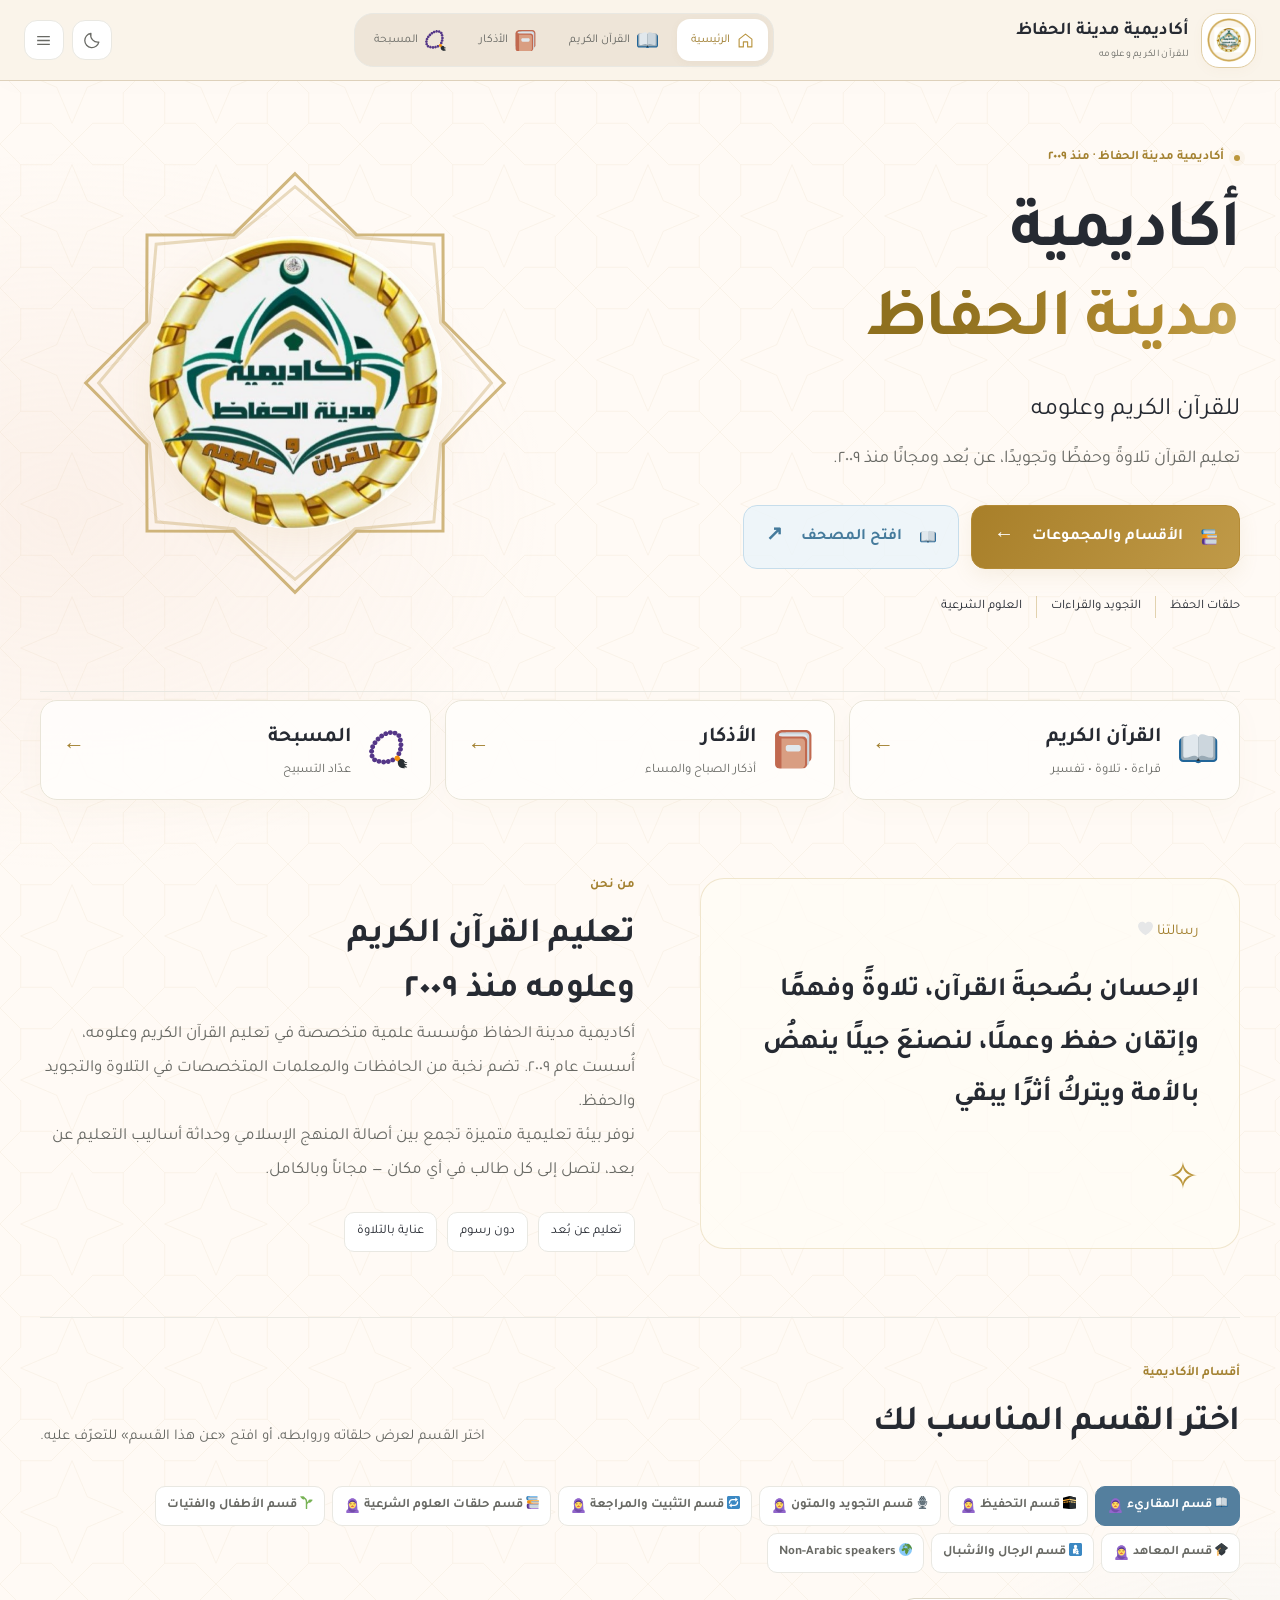
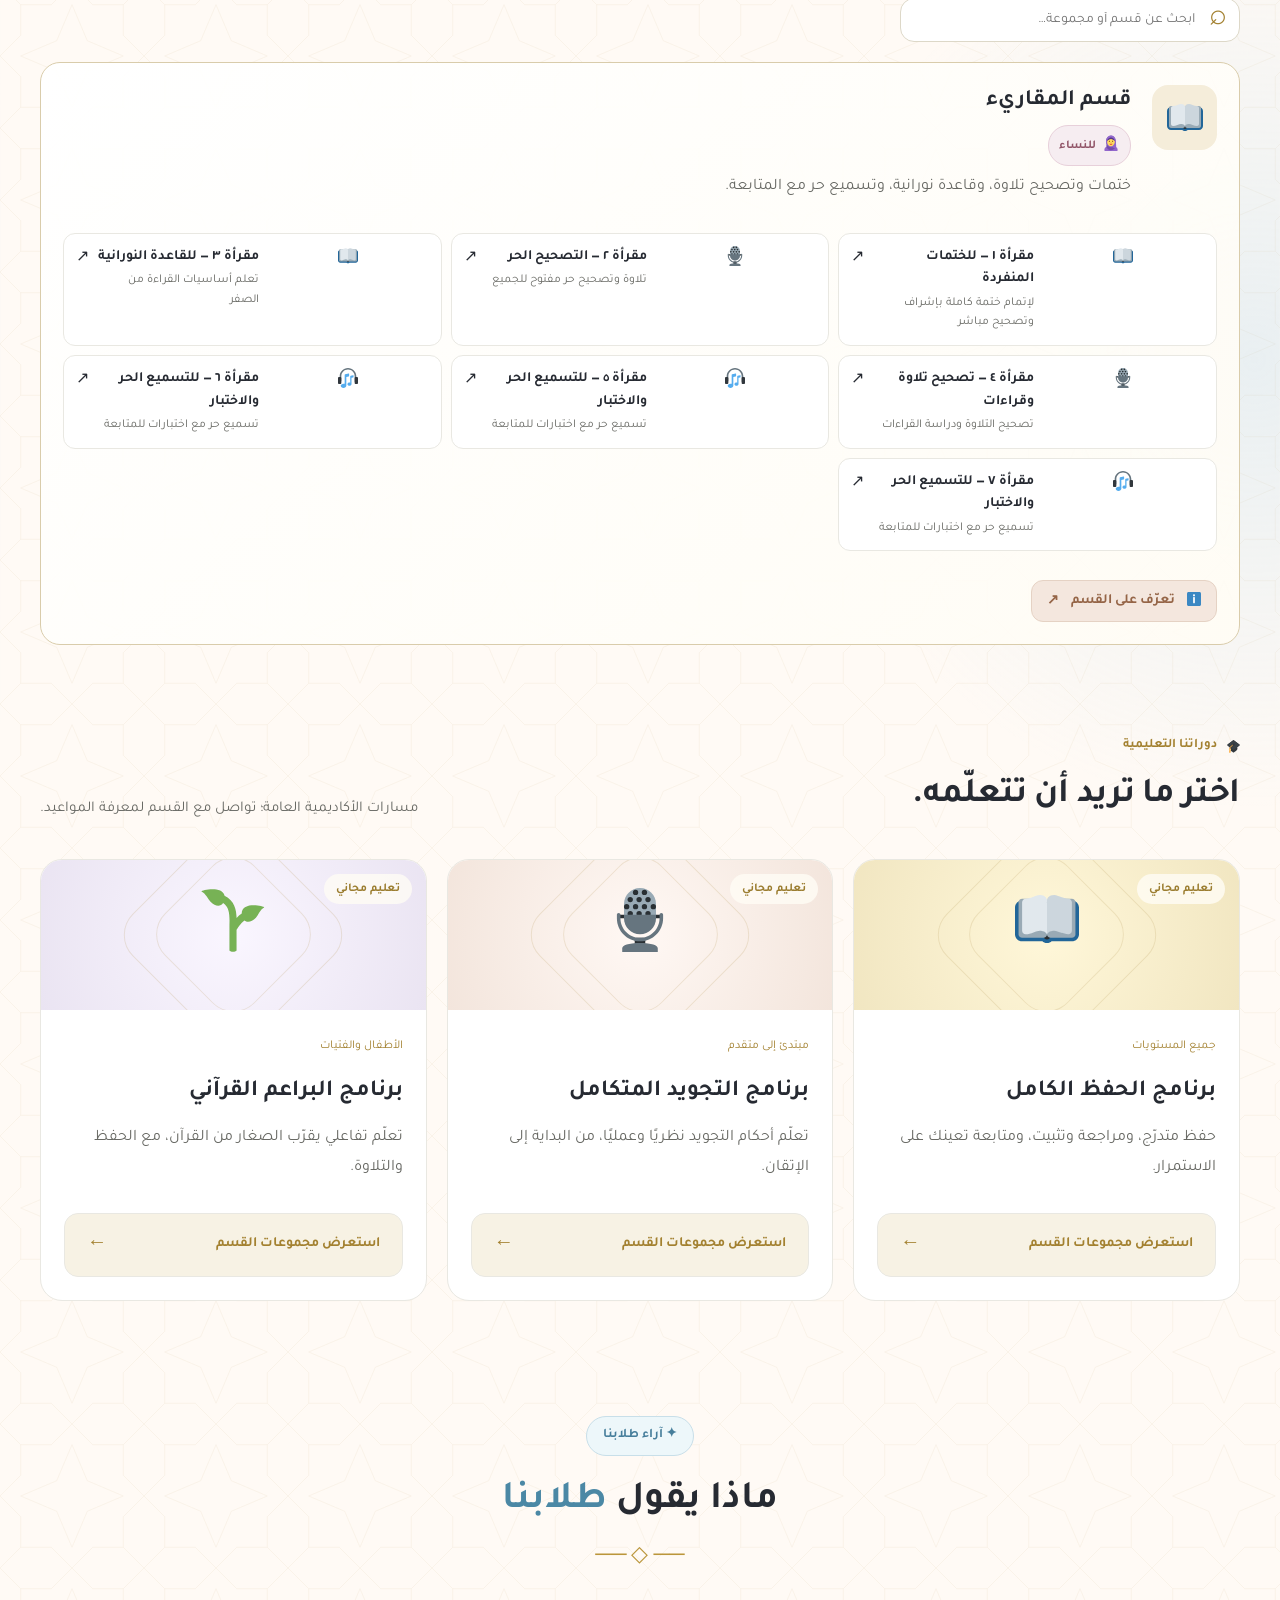
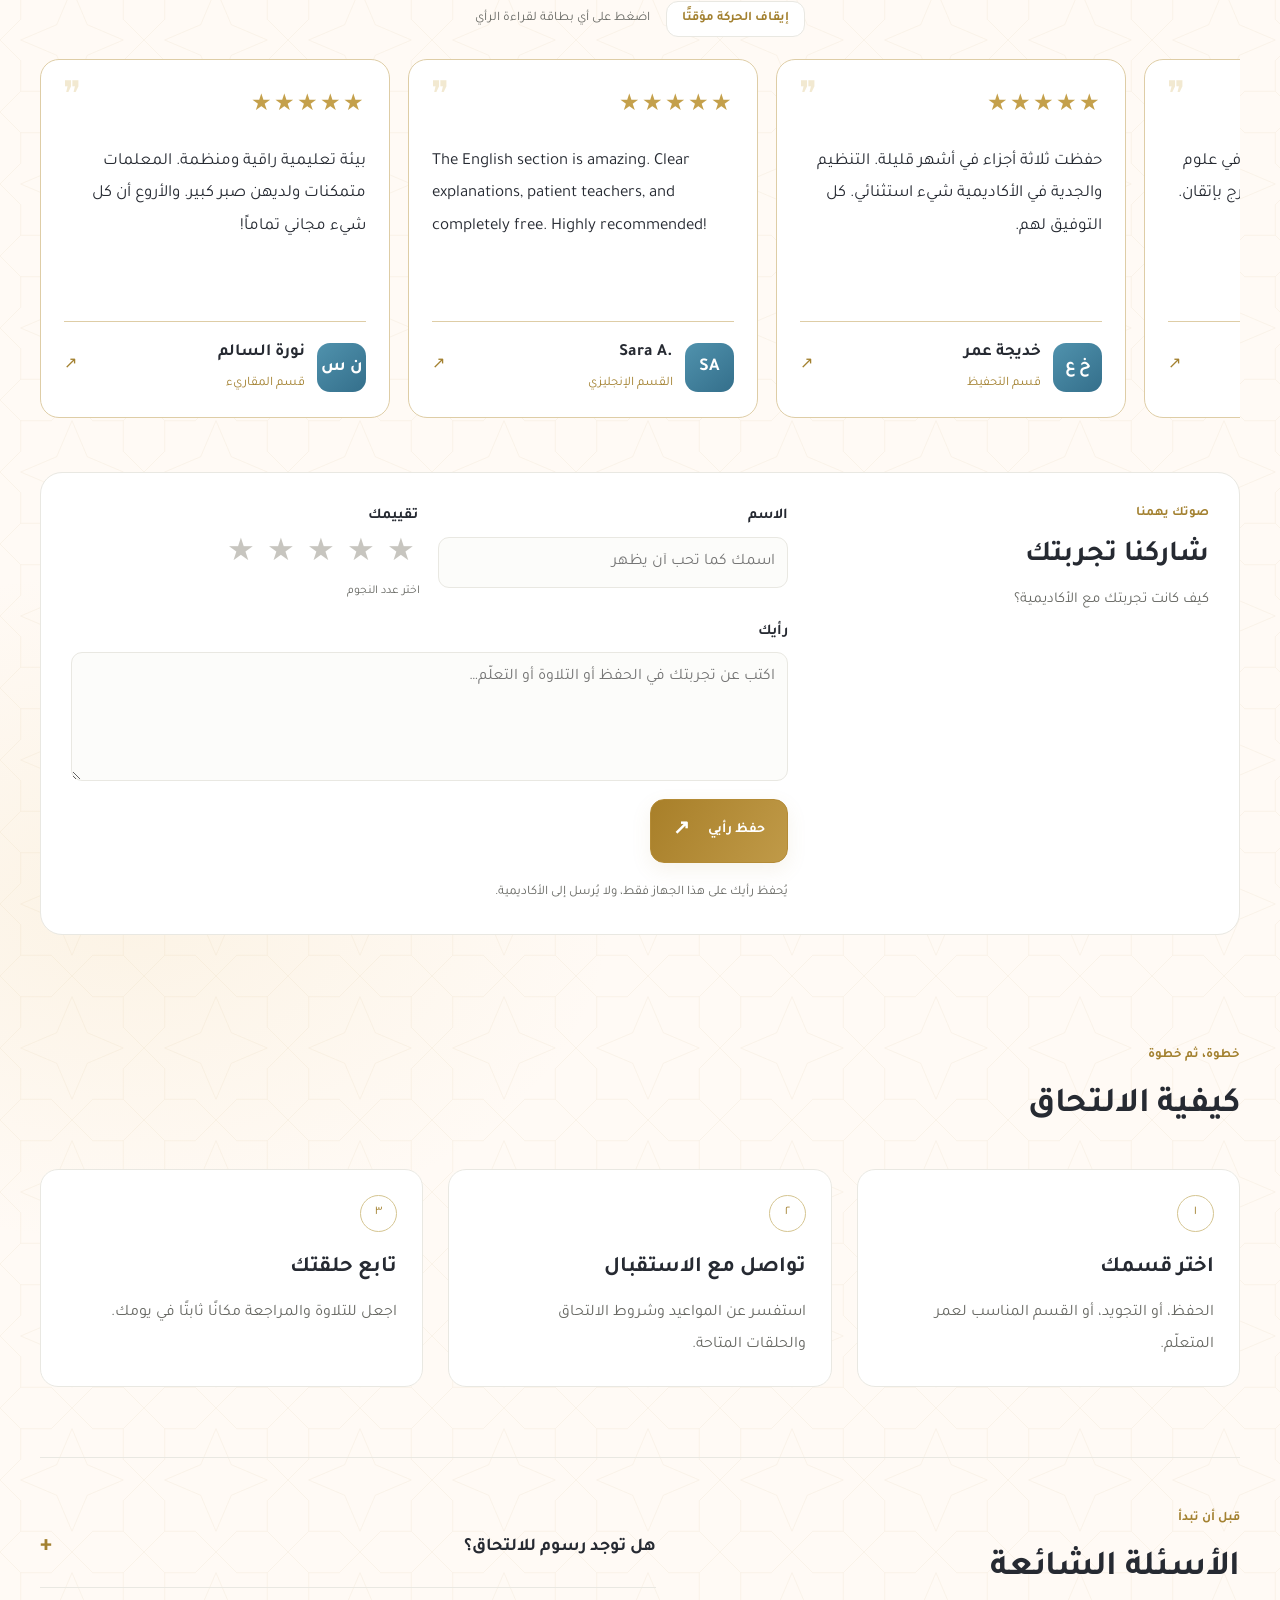
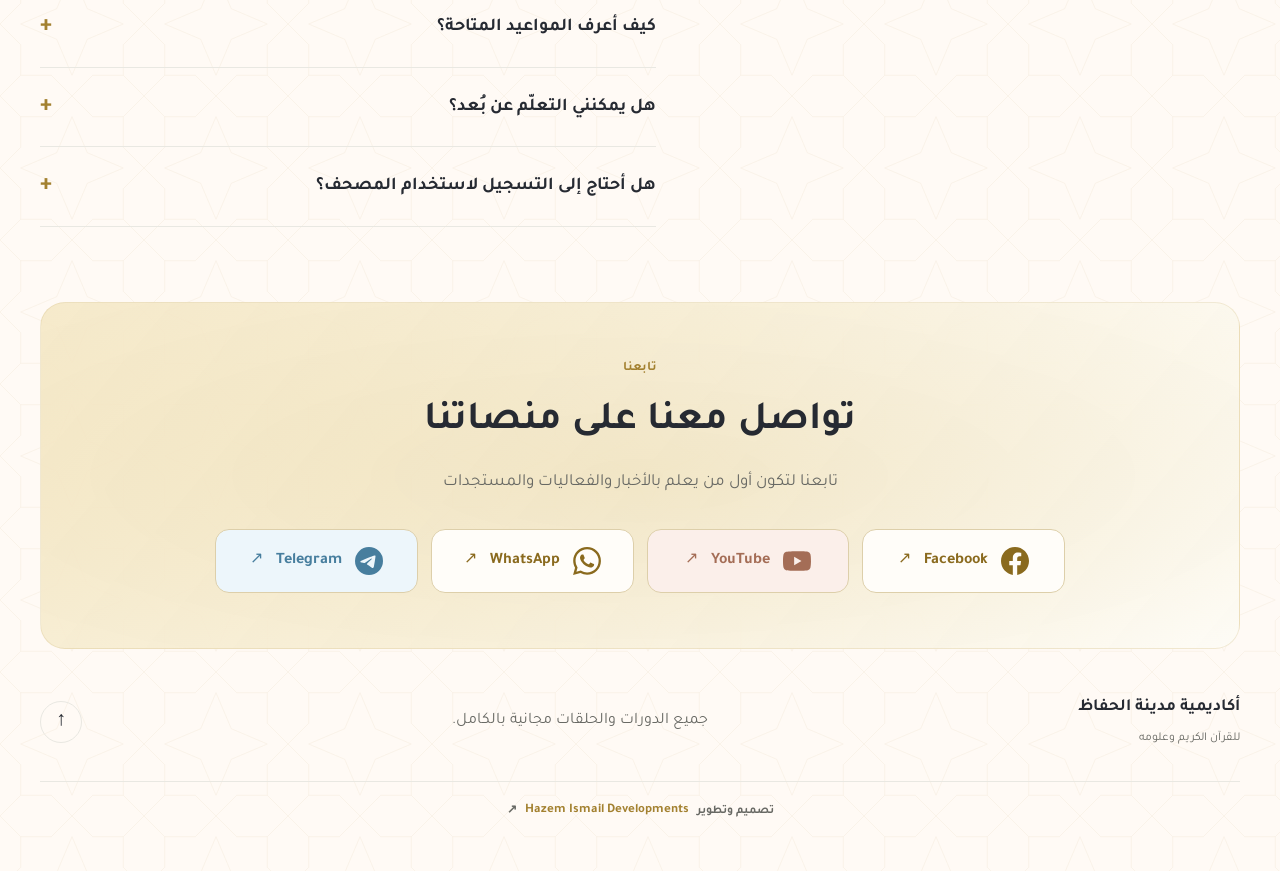
==== index.html @ ecff7604 "Add files via upload" ====
<!doctype html><html lang="ar" dir="rtl"><head><meta charset="utf-8"><meta name="viewport" content="width=device-width,initial-scale=1,viewport-fit=cover"><title>أكاديمية مدينة الحفاظ — رحلتك مع القرآن</title><meta name="description" content="أكاديمية مدينة الحفاظ للقرآن الكريم وعلومه. تعلّم وتدبّر، واقرأ مصحفك وتابع أذكارك في مكان واحد."><meta name="theme-color" content="#fffdf8"><link rel="manifest" href="manifest.webmanifest"><style>@font-face{font-family:Quran;src:url("asset-5629a4b1cc.woff2") format('woff2');font-display:swap}*{box-sizing:border-box}html{--bg:#f6f7f2;--surface:#fffefa;--ink:#203c34;--muted:#738078;--line:#e2e6dc;--green:#255c49;--soft:#edf2e9;--gold:#ad8b4a;--shadow:0 8px 40px #213b3006;--qsize:32px;scroll-behavior:smooth;color-scheme:light}html.dark{--bg:#14231e;--surface:#1c2d25;--ink:#e5ebdf;--muted:#adb9ad;--line:#35473b;--green:#acd5b6;--soft:#2b4033;--gold:#d3b679;--shadow:none;color-scheme:dark}body{margin:0;background:var(--bg);color:var(--ink);font-family:Tahoma,Arial,sans-serif;line-height:1.7;-webkit-font-smoothing:antialiased}button,input,select{font:inherit;color:inherit}button,a,input,select{-webkit-tap-highlight-color:transparent}button,a{touch-action:manipulation}button{cursor:pointer}button:disabled{cursor:default;opacity:.4}button,select,input{border:1px solid var(--line);background:var(--surface);border-radius:12px}button{transition:background .18s,transform .18s,border-color .18s}button:hover:not(:disabled){background:var(--soft)}button:active:not(:disabled){transform:scale(.97)}a{color:inherit;text-decoration:none}svg{width:22px;height:22px;flex-shrink:0;vertical-align:middle}h1,h2,h3,p{margin:0}h1{font-size:32px;font-weight:600;letter-spacing:-1px}h2{font-size:20px;font-weight:500}h3{font-size:18px}small,.muted{color:var(--muted)}button:focus-visible,a:focus-visible,input:focus-visible,select:focus-visible{outline:3px solid var(--gold);outline-offset:4px}.sr-only{position:absolute;width:1px;height:1px;padding:0;margin:-1px;overflow:hidden;clip:rect(0,0,0,0);white-space:nowrap;border:0}.skip-link{position:fixed;top:-100px;right:20px;z-index:100;background:var(--green);color:var(--bg);padding:15px}.skip-link:focus{top:10px}.app-header{height:91px;padding:0 4%;display:flex;align-items:center;justify-content:space-between;background:var(--surface);border-bottom:1px solid var(--line);gap:24px}.brand{display:flex;align-items:center;gap:12px;font-size:21px;font-weight:600}.brand img{width:48px;height:48px;object-fit:contain}.brand small{display:block;color:var(--muted);font-size:10px;font-weight:400;letter-spacing:.2px}.desktop-nav{display:flex;gap:28px;font-size:13px}.desktop-nav a{position:relative;padding:34px 0;color:var(--muted)}.desktop-nav a svg{display:none}.desktop-nav a[aria-current]{color:var(--green)}.desktop-nav a[aria-current]:after{content:'';position:absolute;bottom:0;right:0;left:0;height:3px;background:var(--green);border-radius:4px}.icon-button{width:44px;height:44px;display:inline-flex;align-items:center;justify-content:center;background:transparent;border-color:transparent;flex-shrink:0}.icon-button[aria-pressed=true]{color:var(--green);background:var(--soft);border-color:var(--line)}.workspace{display:grid;grid-template-columns:230px minmax(0,1fr);max-width:1600px;margin:auto;min-height:calc(100vh - 91px)}.sidebar{border-left:1px solid var(--line);padding:42px 24px;display:flex;flex-direction:column;gap:40px}.eyebrow{font-size:10px;letter-spacing:.3px;color:var(--muted);display:block;margin-bottom:9px}.side-intro h2{font-family:Quran,serif;font-size:25px;line-height:2}.side-intro p{font-size:11px;color:var(--muted);margin-top:7px}.side-nav{display:grid;gap:8px}.side-nav a{display:flex;align-items:center;gap:14px;padding:13px 14px;border-radius:12px;font-size:12px;color:var(--muted)}.side-nav a[aria-current]{color:var(--green);background:#e7eddf;font-weight:bold}.dark .side-nav a[aria-current]{background:var(--soft)}.side-bottom{text-align:center;margin-top:60px;color:var(--muted);font-size:12px}.side-bottom small{font-size:9px}.ornament{display:block;color:var(--gold);font-size:32px;margin-bottom:12px}main{padding:36px 40px 55px;min-width:0;outline:0}.page-heading{display:flex;justify-content:space-between;align-items:center;margin-bottom:30px}.page-heading p{font-size:12px;margin-top:8px;color:var(--muted)}.heading-icon{border:1px solid var(--line);border-radius:50%;width:56px;height:56px;display:grid;place-items:center;color:var(--gold)}.heading-icon svg{width:26px;height:26px}.reader-grid{display:grid;grid-template-columns:minmax(0,1fr) 230px;gap:24px;align-items:start}.reader-column{min-width:0;background:var(--surface);border:1px solid var(--line);border-radius:20px;box-shadow:var(--shadow);overflow:hidden}.reader-toolbar{display:flex;align-items:center;justify-content:space-between;border-bottom:1px solid var(--line);padding:16px 22px;gap:8px}.button{display:inline-flex;align-items:center;justify-content:center;gap:9px;min-height:44px;padding:9px 15px;font-size:12px}.button svg{width:19px;height:19px}.primary{background:var(--green);color:var(--surface);border-color:var(--green)}.primary:hover:not(:disabled){background:var(--ink)}.toolbar-actions{display:flex;gap:2px}.chevron{margin-right:12px;color:var(--muted)}.reading-meta{display:flex;align-items:center;justify-content:space-between;padding:17px 28px;color:var(--muted);font-size:10px}.quran-content{padding:5px 32px 24px;min-height:450px;position:relative}.surah-heading{position:relative;text-align:center;border:1px solid #d6ddc9;border-radius:80px 80px 10px 10px;margin:15px auto 28px;padding:15px 20px;background:linear-gradient(135deg,var(--surface),var(--soft));max-width:420px}.surah-heading:before,.surah-heading:after{content:'✧';position:absolute;top:23px;color:var(--gold);font-size:25px}.surah-heading:before{right:22px}.surah-heading:after{left:22px}.surah-heading h2{font:30px/1.8 Quran,serif}.surah-heading p{font-size:9px;color:var(--muted)}.bismillah{font:27px/2.3 Quran,serif;text-align:center;margin-bottom:15px}.verses{font:var(--qsize)/2.45 Quran,'Amiri',serif;text-align:justify;text-align-last:center;overflow-wrap:break-word;word-spacing:2px}.verse{border-radius:7px;transition:background .2s;box-decoration-break:clone;-webkit-box-decoration-break:clone;padding:5px 0}.verse.is-playing{background:var(--soft);color:var(--green);box-shadow:0 2px var(--gold)}.verse.is-bookmarked .ayah-number{color:var(--surface);background:var(--green)}.ayah-number{font:15px/1 Tahoma,sans-serif;border:1px solid #bdad85;border-radius:50%;width:36px;height:36px;min-width:36px;display:inline-flex;align-items:center;justify-content:center;vertical-align:middle;color:var(--gold);margin:0 5px;padding:0;transform:none!important;background:transparent}.verses.verse-layout{text-align:right;text-align-last:right}.verse-layout .verse{display:block;padding:16px 0;border-bottom:1px solid var(--line)}.verse-layout .ayah-number{margin-right:12px}.page-marker{text-align:center;color:var(--gold);font-size:14px;margin:30px 0 0;display:flex;align-items:center;gap:14px;justify-content:center}.page-marker:before,.page-marker:after{content:'';width:40px;height:1px;background:var(--line)}.pagination{display:flex;justify-content:space-between;align-items:center;gap:10px;padding:20px 22px;border-top:1px solid var(--line)}.pagination label{font-size:11px;white-space:nowrap}.pagination input{width:55px;text-align:center;padding:7px 3px;margin:0 4px;appearance:textfield}.pagination input::-webkit-inner-spin-button{appearance:none}.pagination .button{background:transparent;border:0;padding:8px}.reader-hint{text-align:center;font-size:9px;color:var(--muted);padding:0 12px 20px}.reading-aside{display:grid;gap:18px}.daily-card,.devotion-banner{background:#234e3d;color:#f6f1df;position:relative;overflow:hidden;border-radius:18px;padding:26px}.daily-card .eyebrow,.devotion-banner .eyebrow{color:#c3d1b8}.daily-card h2{font:31px/1.9 Quran,serif;position:relative;z-index:1}.daily-card p{font-size:10px;color:#d0dbc9;line-height:2.1;margin-top:65px;position:relative}.daily-decoration{position:absolute;bottom:65px;left:-25px;transform:rotate(-18deg);opacity:.12}.daily-decoration svg{width:150px;height:150px}.daily-card:after,.devotion-banner:after{content:'';position:absolute;pointer-events:none;width:230px;height:230px;border:1px solid #ffffff0c;border-radius:50%;bottom:-90px;left:-80px;box-shadow:0 0 0 24px #ffffff05,0 0 0 48px #ffffff04,0 0 0 72px #ffffff03}.session-card{border:1px solid var(--line);border-radius:18px;background:var(--surface);padding:22px}.session-card h3{font-size:17px;font-weight:500;margin:12px 0 4px}.session-card p{font-size:10px;color:var(--muted);line-height:2}.progress-track{height:4px;border-radius:8px;background:var(--line);overflow:hidden}.progress-track>span{height:100%;display:block;width:0;background:var(--green);transition:width .3s;border-radius:inherit}.session-card .progress-track{margin:17px 0}.text-button{display:inline-flex;gap:7px;align-items:center;background:transparent;border:0;padding:5px 0;color:var(--green);font-size:10px}.text-button svg{width:16px;height:16px}.quiet-note{display:flex;gap:12px;align-items:center;padding:10px;font-size:11px;color:var(--green)}.quiet-note small{font-size:9px}.quiet-note svg{color:var(--gold)}body[data-page=quran]{padding-bottom:106px}.audio-dock{position:fixed;bottom:0;left:0;right:0;z-index:10;display:flex;align-items:center;justify-content:space-between;gap:24px;padding:18px max(4%,calc((100vw - 1450px)/2));padding-bottom:max(18px,env(safe-area-inset-bottom));background:var(--surface);border-top:1px solid var(--line);box-shadow:0 -5px 30px #233f2905}.audio-track{display:flex;align-items:center;gap:14px;flex:1}.audio-track strong{font-size:13px;font-weight:500;display:block}.audio-track small{display:block;font-size:10px;margin-top:4px}.audio-symbol{width:46px;height:46px;display:grid;place-items:center;background:var(--soft);color:var(--green);border-radius:12px}.playback-controls{display:flex;align-items:center;gap:10px;direction:rtl}.play-button{width:51px;height:51px;background:var(--green);color:var(--surface);border-radius:50%;display:grid;place-items:center;border:0}.play-button:hover:not(:disabled){background:var(--ink)}.audio-options{width:245px;margin-right:auto}.audio-options select{width:100%;font-size:11px;border:0;background:transparent;padding:0 8px}.seek-row{display:flex;align-items:center;gap:8px;font:9px Tahoma;color:var(--muted);margin-top:8px}.seek-row input{min-width:0;width:100%;height:4px;padding:0;accent-color:var(--green)}.mobile-nav{display:none}dialog{border:1px solid var(--line);border-radius:22px;padding:26px;width:min(560px,calc(100% - 30px));max-height:85dvh;background:var(--surface);color:var(--ink);box-shadow:0 25px 100px #0003;overscroll-behavior:contain}dialog[open]{animation:dialog-in .2s ease}dialog::backdrop{background:#11271c70;backdrop-filter:blur(4px)}.dialog-heading{display:flex;align-items:center;justify-content:space-between;gap:15px;margin-bottom:20px}.dialog-heading h2{font-size:21px}.dialog-actions{display:flex;flex-wrap:wrap;gap:10px;margin:24px 0}.search-field{border:1px solid var(--line);background:var(--surface);border-radius:12px;display:flex;align-items:center;gap:12px;padding:8px 14px}.search-field svg{color:var(--muted);width:18px}.search-field input{background:transparent;border:0;outline:0;width:100%;min-width:0;font-size:12px;padding:4px 0}.search-field:focus-within{outline:2px solid var(--gold)}.surah-list{display:grid;gap:4px;margin-top:16px;max-height:55dvh;overflow:auto}.surah-item{display:flex;gap:15px;align-items:center;text-align:right;padding:12px;border:0;background:transparent}.surah-item>span:first-child{width:32px;height:32px;border:1px solid var(--line);border-radius:10px;display:grid;place-items:center;font-size:11px;color:var(--gold)}.surah-item strong{font-size:14px;display:block}.surah-item small{font-size:10px}.surah-item>span:last-child{margin-right:auto;font-size:10px;color:var(--muted)}.surah-item.active{background:var(--soft)}.setting-row{display:flex;align-items:center;justify-content:space-between;flex-wrap:wrap;gap:15px;padding:18px 0;border-top:1px solid var(--line);font-size:13px}.setting-row select{padding:9px;max-width:65%}.setting-row input[type=range]{width:100%;accent-color:var(--green)}.setting-row input[type=checkbox]{width:20px;height:20px;accent-color:var(--green)}.notice{font-size:11px;color:var(--muted);padding:16px;background:var(--soft);border-radius:10px;line-height:2}.ayah-detail{font:28px/2.3 Quran,serif;padding:10px 0;text-align:center}.tafsir-text{font-size:15px;line-height:2.1;padding:16px 0;white-space:pre-line}.bookmark-row{display:flex;align-items:center;border-bottom:1px solid var(--line);gap:10px}.bookmark-row .surah-item{flex:1}.empty-state{padding:60px 20px;text-align:center;color:var(--muted);font-size:13px}.empty-state .button{margin-top:20px}.toast{position:fixed;bottom:130px;left:50%;transform:translate(-50%,15px);z-index:100;color:var(--surface);background:var(--ink);border-radius:12px;padding:12px 24px;font-size:12px;max-width:90vw;opacity:0;pointer-events:none;transition:.2s}.toast.show{opacity:1;transform:translate(-50%,0)}.focus-reading .app-header,.focus-reading .sidebar,.focus-reading .page-heading,.focus-reading .reading-aside{display:none}.focus-reading .workspace{display:block;max-width:960px}.focus-reading .reader-grid{grid-template-columns:1fr}.focus-reading main{padding-top:20px}.devotion-banner{display:flex;align-items:center;justify-content:space-between;padding:30px 36px;margin-bottom:28px}.devotion-banner h2{font:33px/1.8 Quran,serif}.devotion-banner p{font-size:11px;color:#d0dbc9;margin-top:8px}.banner-art svg{width:80px;height:80px;stroke-width:.7;color:#c8b884}.adhkar-toolbar{display:flex;gap:12px;justify-content:space-between;margin-bottom:22px}.adhkar-toolbar .search-field{width:360px;max-width:70%}.category-tabs{display:flex;gap:8px;overflow-x:auto;padding-bottom:12px;scrollbar-width:thin}.category-tabs button{white-space:nowrap;padding:10px 17px;font-size:11px}.category-tabs button[aria-pressed=true],.target-options button[aria-pressed=true]{background:var(--green);border-color:var(--green);color:var(--surface)}.section-progress{margin:20px 0 22px}.section-progress>div:first-child{display:flex;align-items:center;justify-content:space-between;margin-bottom:13px}.section-progress h2{font-size:18px}.section-progress span{font-size:10px;color:var(--muted)}.adhkar-cards{display:grid;gap:18px;max-width:950px}.dhikr-card{background:var(--surface);border:1px solid var(--line);padding:24px 30px;border-radius:18px;transition:border-color .2s,background .2s}.dhikr-card.done{border-color:#93b69a;background:var(--soft)}.dhikr-card header{display:flex;align-items:center;gap:12px;font-size:11px;color:var(--muted);margin-bottom:15px}.dhikr-index{font-size:10px;border:1px solid var(--line);width:28px;height:28px;border-radius:8px;display:grid;place-items:center;color:var(--gold)}.dhikr-text{font:26px/2.15 Quran,serif;white-space:pre-line}.dhikr-footer{display:flex;align-items:center;justify-content:space-between;border-top:1px solid var(--line);padding-top:18px;margin-top:20px;gap:12px}.dhikr-counter{min-width:125px;background:var(--green);color:var(--surface);border:0;padding:10px 20px;display:flex;align-items:center;justify-content:center;gap:12px;font-size:12px}.dhikr-counter:hover:not(:disabled){background:var(--ink)}.dhikr-counter:disabled{opacity:1;background:var(--soft);color:var(--green);border:1px solid var(--line)}.dhikr-progress{font-size:10px;color:var(--muted);flex:1}.dhikr-progress .progress-track{max-width:170px;margin-top:8px}.tasbih-layout{display:grid;grid-template-columns:minmax(0,1fr) 280px;gap:24px;align-items:start}.tasbih-panel{background:var(--surface);border:1px solid var(--line);border-radius:22px;padding:22px 30px;text-align:center;box-shadow:var(--shadow)}.counter-top{display:flex;align-items:center;justify-content:space-between;margin-bottom:12px}.counter-top .eyebrow{margin:0}.dhikr-select{font:30px/2 Quran,serif;text-align:center;max-width:100%;border:0;background:transparent;padding:8px 24px 8px 8px}.counter-instruction{font-size:11px;margin:8px 0 24px}.count-button{position:relative;width:min(300px,100%);aspect-ratio:1;border-radius:50%;padding:0;border:0;background:var(--soft);user-select:none;box-shadow:inset 0 0 0 18px var(--surface);touch-action:manipulation}.count-button:hover:not(:disabled){background:var(--soft)}.count-button:active{transform:scale(.97)}.counter-ring{position:absolute;inset:0;width:100%;height:100%;fill:none;stroke-width:3}.ring-base{stroke:var(--line)}#countRing{stroke:var(--green);stroke-dasharray:873.362;stroke-dashoffset:873.362;transform:rotate(-90deg);transform-origin:50% 50%;stroke-linecap:round;transition:stroke-dashoffset .15s}.count-center{position:absolute;inset:0;display:flex;align-items:center;justify-content:center;flex-direction:column}.count-center strong{font:72px/1.2 Georgia,serif;font-variant-numeric:tabular-nums;font-weight:400;color:var(--green)}#countTarget{font-size:12px;color:var(--muted);margin-top:13px}.tap-label{font-size:12px;color:var(--green);margin-top:22px}.round-status{font-size:12px;color:var(--green);min-height:30px;margin:22px 0 10px}.counter-actions{display:flex;justify-content:center;gap:8px}.keyboard-hint{font-size:9px;color:var(--muted);margin-top:16px}.tasbih-aside{display:grid;gap:20px}.tasbih-aside h2{font-size:21px}.target-options{display:flex;gap:7px;margin:22px 0 16px}.target-options button{min-width:43px;flex:1;padding:9px 5px;font-size:14px}.stats-pair{display:flex;margin:22px 0;gap:20px}.stats-pair>div{flex:1}.stats-pair>div+div{border-right:1px solid var(--line);padding-right:20px}.stats-pair strong{display:block;font:30px/1.4 Georgia,serif;color:var(--green)}.stats-pair span{font-size:10px;color:var(--muted)}@keyframes dialog-in{from{opacity:0;transform:translateY(12px)}to{opacity:1;transform:translateY(0)}}@media(min-width:1600px){.quran-content{padding-left:65px;padding-right:65px}}@media(max-width:1200px){.workspace{grid-template-columns:195px minmax(0,1fr)}.sidebar{padding:35px 18px}main{padding:30px 24px}.reader-grid{grid-template-columns:minmax(0,1fr) 200px;gap:16px}.daily-card{padding:20px}.reading-meta{padding:17px 20px}.quran-content{padding:5px 23px 24px}.tasbih-layout{grid-template-columns:minmax(0,1fr) 235px}}@media(max-width:1000px){.sidebar{display:none}.workspace{display:block;max-width:1000px}.reader-grid{grid-template-columns:minmax(0,1fr) 220px}.app-header{padding:0 24px}.desktop-nav{gap:20px}.audio-dock{padding:14px 24px}.audio-track{min-width:200px}.audio-options{width:210px}}@media(max-width:760px){.app-header{height:76px;padding:0 20px}.brand{font-size:18px}.brand img{width:41px;height:41px}.desktop-nav{display:none}.workspace{min-height:calc(100dvh - 76px)}main{padding:26px 16px 34px}.page-heading{margin-bottom:24px}.page-heading .eyebrow{font-size:9px}.page-heading p{font-size:10px;max-width:280px}.page-heading h1{font-size:27px}.heading-icon{width:44px;height:44px}.reader-grid{display:block}.reading-aside{display:none}.reader-toolbar{padding:12px}.toolbar-actions .icon-button{width:39px}.reading-meta{padding:16px;font-size:9px}.quran-content{padding:0 20px 22px;min-height:380px}.surah-heading{margin-top:8px;margin-bottom:20px;padding:12px}.surah-heading h2{font-size:28px}.surah-heading p{font-size:8px}.verses{font-size:var(--qsize);line-height:2.35;word-spacing:1px}.ayah-number{width:34px;height:34px;min-width:34px;font-size:13px;margin:0 3px}.pagination{padding:14px 10px;gap:2px}.pagination .button{font-size:10px;gap:3px}.pagination label{font-size:10px}.pagination input{width:44px}.reader-hint{font-size:8px;padding-bottom:17px}.reader-column{border-radius:16px}.audio-dock{bottom:calc(62px + env(safe-area-inset-bottom));padding:10px 16px;gap:8px;flex-wrap:wrap;z-index:20}.audio-symbol{display:none}.audio-track{flex:1;min-width:0}.audio-track strong{font-size:11px}.audio-track small{font-size:8px;max-width:190px;white-space:nowrap;overflow:hidden;text-overflow:ellipsis}.playback-controls{gap:1px}.playback-controls .icon-button{width:33px;height:36px}.playback-controls .icon-button svg{width:18px}.play-button{width:42px;height:42px;margin:0 3px}.audio-options{width:100%;display:flex;align-items:center;gap:16px;margin:4px 0 0}.audio-options select{font-size:9px;width:45%;min-width:0;padding:0}.seek-row{flex:1;margin:0;font-size:8px;min-width:0}.mobile-nav{position:fixed;bottom:0;right:0;left:0;z-index:21;display:flex;justify-content:space-around;height:calc(62px + env(safe-area-inset-bottom));padding-bottom:env(safe-area-inset-bottom);background:var(--surface);border-top:1px solid var(--line)}.mobile-nav a{flex:1;display:flex;flex-direction:column;align-items:center;justify-content:center;gap:4px;color:var(--muted);font-size:9px}.mobile-nav a[aria-current]{color:var(--green);background:linear-gradient(var(--soft),transparent)}.mobile-nav svg{width:21px;height:21px}.mobile-nav a[aria-current] svg{stroke-width:2}body{padding-bottom:calc(70px + env(safe-area-inset-bottom))}body[data-page=quran]{padding-bottom:calc(172px + env(safe-area-inset-bottom))}.toast{bottom:190px;font-size:11px;text-align:center;width:max-content}.focus-reading main{padding:8px 6px 20px}.focus-reading .quran-content{padding-left:17px;padding-right:17px}.devotion-banner{padding:23px;margin-bottom:23px}.devotion-banner h2{font-size:25px;max-width:270px}.devotion-banner p{font-size:10px;max-width:240px}.banner-art svg{width:42px;height:42px}.adhkar-toolbar{gap:8px}.adhkar-toolbar .button{font-size:10px;padding:8px;white-space:nowrap}.adhkar-toolbar .button svg{width:16px}.search-field{gap:7px;padding:9px}.search-field input{font-size:11px}.category-tabs{margin-left:-16px;margin-right:-16px;padding:0 16px 12px}.section-progress h2{font-size:17px}.dhikr-card{padding:20px;border-radius:16px}.dhikr-text{font-size:25px}.dhikr-counter{min-width:100px;padding:10px 12px}.tasbih-layout{display:flex;flex-direction:column;gap:18px}.tasbih-panel{width:100%;padding:18px 20px}.tasbih-aside{width:100%;grid-template-columns:1fr 1fr;gap:12px}.tasbih-aside .session-card{padding:16px}.tasbih-aside .session-card:first-child{grid-column:1/-1}.tasbih-aside .session-card:nth-child(2){grid-column:1/-1}.tasbih-aside .quiet-note{grid-column:1/-1}.target-options{margin:15px 0}.dhikr-select{font-size:28px}.keyboard-hint{display:none}dialog{padding:20px;max-height:85dvh;border-radius:20px}.dialog-heading h2{font-size:19px}.dialog-actions .button{flex:1}.ayah-detail{font-size:26px}.surah-list{max-height:55dvh}.setting-row{font-size:12px}.reader-toolbar .button{padding:8px 11px}.reader-toolbar .chevron{margin-right:3px}}@media(prefers-reduced-motion:reduce){*,*:before,*:after{scroll-behavior:auto!important;animation:none!important;transition:none!important}}
@media(max-width:760px){.playback-controls .icon-button{width:40px;height:44px}.toolbar-actions .icon-button{width:42px}.ayah-number{width:38px;height:38px;min-width:38px}}
</style><style>/* One navigation system for the academy and its daily reading tools. */
:root{--bg:#fdfcf9;--surface:#fffefa;--paper:#fdfcf9;--paper2:#faf7ee;--soft:#faf4e7;--line:#eee5d3;--nav-gold:#927039;--nav-accent:#708f95}
#hero .hero-art:after{content:none!important;display:none!important}
.ambient-orb.orb-blue{background:radial-gradient(ellipse,#f1dba5 0%,#f5e7c777 34%,transparent 68%);opacity:.5}.ambient-orb.orb-gold{background:radial-gradient(ellipse,#efdbac 0%,#f7ebce77 36%,transparent 68%);opacity:.5}.ambient-orb.orb-sky{background:radial-gradient(ellipse,#cbdeda 0%,#dbe8ec77 38%,transparent 70%);opacity:.43}
.academy-header.app-header,#nav.academy-header{position:sticky;top:0;z-index:60;display:block;height:auto;padding:0 24px;margin:0;background:color-mix(in srgb,var(--surface) 93%,transparent);backdrop-filter:blur(20px);border:0;border-bottom:1px solid var(--line);box-shadow:0 4px 25px #8b703004}
.academy-bar{max-width:1240px;min-height:94px;margin:auto;display:flex;align-items:center;justify-content:space-between;gap:28px}
.academy-header .academy-brand{display:flex;align-items:center;gap:12px;text-decoration:none;color:var(--ink);flex-shrink:0}.academy-seal{display:grid;place-items:center;width:55px;height:55px;background:var(--surface);border:1px solid #dfcca2;border-radius:18px;box-shadow:0 3px 12px #aa85420a}.academy-header .academy-brand img{width:44px;height:44px;object-fit:contain;border:0;border-radius:50%;padding:0;box-shadow:none}.academy-wordmark{font-family:inherit;font-size:18px;font-weight:700;line-height:1.7}.academy-header .academy-wordmark small{display:block;font-size:10px;font-weight:400;letter-spacing:.3px;color:var(--muted)}
.academy-header .academy-links{display:flex;align-items:center;gap:5px;border:1px solid var(--line);background:color-mix(in srgb,var(--soft) 45%,var(--surface));padding:5px;border-radius:19px}.academy-header .academy-links a{display:flex;align-items:center;gap:7px;min-height:42px;padding:0 14px;border:0;border-radius:13px;font-size:12px;font-weight:500;color:var(--muted);text-decoration:none;position:relative;background:transparent}.academy-header .academy-links a:after{display:none}.academy-header .academy-links a svg{display:block;width:17px;height:17px;flex-shrink:0}.academy-header .academy-links a[aria-current]{color:var(--nav-gold);background:var(--surface);box-shadow:0 2px 8px #9173360e}.academy-header .academy-links a[aria-current] svg{color:var(--nav-accent)}.academy-header .academy-links a:hover{color:var(--nav-gold);background:var(--surface);transform:translateY(-1px)}
.academy-actions{display:flex;align-items:center;gap:8px}.academy-actions .icon-button,.academy-actions .theme-btn,.academy-menu summary{width:40px;height:40px;min-width:40px;padding:10px;border:1px solid var(--line);border-radius:13px;background:var(--surface);color:var(--muted);display:grid;place-items:center;cursor:pointer;box-shadow:none}.academy-actions svg{width:19px;height:19px}.academy-menu{position:relative}.academy-menu summary{list-style:none}.academy-menu summary::-webkit-details-marker{display:none}.academy-menu[open] summary{background:#edf3f1;color:#577d78;border-color:#d6e3dc}.academy-menu nav{position:absolute;top:52px;inset-inline-end:0;width:250px;padding:15px;border:1px solid var(--line);border-radius:20px;background:var(--surface);box-shadow:0 18px 55px #55422217;animation:academy-reveal .2s ease}.academy-menu nav>span{display:block;padding:5px 10px 12px;color:var(--muted);font-size:10px}.academy-menu nav a{display:flex;align-items:center;justify-content:space-between;padding:11px 10px;border-radius:10px;font-size:13px;color:var(--ink);text-decoration:none}.academy-menu nav a span{color:var(--nav-accent)}.academy-menu nav a:hover{background:var(--soft)}.academy-menu nav .academy-join{margin-top:8px;background:var(--soft);color:var(--nav-gold);justify-content:center}.academy-actions #burger{display:none!important}.academy-actions .lang-menu{top:50px}.academy-header a:focus-visible,.academy-menu summary:focus-visible{outline:3px solid #abcac5;outline-offset:3px}
.academy-mobile.mobile-nav{display:none}.topbar{background:#f4eee0!important;color:#786748!important}.topbar .tag{background:#e9d9b3!important;color:#705930!important}
@keyframes academy-reveal{from{opacity:0;transform:translateY(-5px)}to{opacity:1;transform:translateY(0)}}
@media(max-width:1080px){.academy-bar{gap:14px}.academy-header .academy-links a{padding:0 9px;font-size:11px;gap:5px}.academy-wordmark{font-size:16px}.academy-header.app-header,#nav.academy-header{padding:0 18px}.academy-seal{width:49px;height:49px}}
@media(max-width:900px){.academy-header .academy-links{display:none}.academy-bar{min-height:80px}.academy-mobile.mobile-nav{position:fixed;bottom:0;left:0;right:0;z-index:65;display:grid;grid-template-columns:repeat(4,1fr);gap:4px;height:calc(72px + env(safe-area-inset-bottom));padding:7px max(10px,env(safe-area-inset-right)) calc(7px + env(safe-area-inset-bottom));border:0;border-top:1px solid var(--line);background:color-mix(in srgb,var(--surface) 97%,transparent);box-shadow:0 -5px 25px #8b703007;backdrop-filter:blur(18px)}.academy-mobile.mobile-nav a{display:flex;flex-direction:column;align-items:center;justify-content:center;gap:5px;padding:5px 0;color:var(--muted);border-radius:13px;background:transparent;text-decoration:none;font-size:10px;line-height:1.3}.academy-mobile.mobile-nav a svg{width:21px;height:21px}.academy-mobile.mobile-nav a[aria-current]{color:var(--nav-gold);background:var(--soft)}.academy-mobile.mobile-nav a[aria-current] svg{color:var(--nav-accent)}body{padding-bottom:calc(80px + env(safe-area-inset-bottom))}.audio-dock{bottom:calc(72px + env(safe-area-inset-bottom))!important}.academy-menu nav{width:min(260px,85vw)}.academy-actions{gap:6px}.academy-actions .icon-button,.academy-actions .theme-btn,.academy-menu summary{width:36px;height:36px;min-width:36px;padding:8px}.academy-header .academy-brand{gap:9px}.academy-wordmark{font-size:15px}.academy-header .academy-wordmark small{font-size:9px}}
@media(max-width:380px){.academy-header.app-header,#nav.academy-header{padding:0 10px}.academy-bar{gap:8px}.academy-seal{width:40px;height:46px;border-radius:13px}.academy-header .academy-brand img{width:35px;height:35px}.academy-wordmark{font-size:12px}.academy-header .academy-wordmark small{font-size:8px}.academy-actions{gap:4px}.academy-actions .icon-button,.academy-actions .theme-btn,.academy-menu summary{width:31px;min-width:31px;height:34px;padding:7px}.academy-header .academy-brand{gap:6px}}
html.dark .academy-menu[open] summary{background:var(--soft);color:var(--ink)}@media(prefers-reduced-motion:reduce){.academy-menu nav{animation:none}.academy-header .academy-links a:hover{transform:none}}
body[data-page=quran] .quran-heading{display:none}body[data-page=quran] .workspace{padding-top:12px}body[data-page=quran] main{padding-top:0}.reader-toolbar{padding-top:9px;padding-bottom:9px}.reading-meta{padding-top:5px;padding-bottom:5px}.quran-content{padding-bottom:5px}.mushaf-scroll{padding-top:5px;padding-bottom:5px}.madani-page{padding-top:8px;padding-bottom:5px}.madani-page .page-marker{margin-top:3px;font-size:10px}.reader-hint{margin:3px 0;padding-bottom:5px;font-size:10px}.pagination{padding-top:6px;padding-bottom:6px}.pagination .button{min-height:34px;padding-top:4px;padding-bottom:4px}
@media(max-height:500px) and (orientation:landscape){body[data-page=quran] .academy-bar{min-height:48px}body[data-page=quran] .academy-seal{width:36px;height:36px}body[data-page=quran] .academy-brand img{width:30px;height:30px}body[data-page=quran] .academy-wordmark small{display:none}body[data-page=quran] .workspace{padding-top:4px}body[data-page=quran] .reader-toolbar{padding:4px 10px}body[data-page=quran] .reader-toolbar .button,body[data-page=quran] .reader-toolbar .icon-button{min-height:32px;height:32px}body[data-page=quran] .reading-meta{padding:2px 10px}body[data-page=quran] .page-arrow{height:28px}body[data-page=quran] .pagination,body[data-page=quran] .reader-hint{display:none}body[data-page=quran] .audio-dock{height:46px;min-height:46px;padding:3px 12px;bottom:44px!important;display:flex;justify-content:space-between}body[data-page=quran] .audio-options{display:none}body[data-page=quran] .audio-track small{display:none}body[data-page=quran] .play-button{width:36px;height:36px}body[data-page=quran] .academy-mobile{height:44px;padding:3px 12px}body[data-page=quran] .academy-mobile a{flex-direction:row;font-size:10px;gap:8px}body[data-page=quran] .academy-mobile a svg{width:17px;height:17px}}

.devotion-nav-symbol{font-size:21px;line-height:1;display:inline-flex;align-items:center;justify-content:center}.academy-mobile .devotion-nav-symbol{font-size:23px}
</style><style>@font-face{font-family:HomeQuran;src:url("asset-5629a4b1cc.woff2") format('woff2');font-display:swap}:root{--bg:#faf8f2;--surface:#fffefa;--ink:#36362e;--muted:#838174;--line:#e4dfcf;--soft:#f3eddd;--gold:#b49a54;--gold-d:#947b3a;--green:#9e8749;--nav-gold:#947b3a;--nav-accent:#b39b5c;--gold-soft:#f4eedc}html.dark{--bg:#22231f;--surface:#292a24;--ink:#eeeade;--muted:#b6b2a4;--line:#45463a;--soft:#343529;--gold:#c2aa69;--gold-d:#d1ba7a;--green:#c2aa69;--nav-gold:#d1ba7a;--nav-accent:#c2aa69;--gold-soft:#343529}html{scroll-behavior:smooth;scroll-padding-top:105px}body{background:var(--bg);color:var(--ink);overflow-x:clip}.home-main{padding:0!important}.home-wrap{width:min(1220px,calc(100% - 96px));margin-inline:auto}.home-hero{position:relative;display:grid;grid-template-columns:1.12fr 1fr;gap:70px;align-items:center;min-height:690px;padding:75px 0 85px}.home-kicker{display:flex;align-items:center;gap:10px;color:var(--gold-d);font-size:11px;letter-spacing:.1px}.home-kicker>span{width:6px;height:6px;background:var(--gold);border-radius:50%;box-shadow:0 0 0 5px #bfa45f12}.home-title{font-family:HomeQuran,serif;font-size:clamp(64px,6.6vw,96px);font-weight:400;line-height:1.35;margin:25px 0 20px;letter-spacing:-1px}.home-title em{font-style:normal;background:linear-gradient(100deg,#957a37,#c8b072 40%,#b09956 60%,#957a37);background-size:220% 100%;background-clip:text;-webkit-background-clip:text;color:transparent;animation:home-shimmer 12s ease-in-out infinite alternate}.home-lead{font-size:17px;line-height:2;color:var(--muted);margin:0 0 30px}.home-actions{display:flex;align-items:center;gap:12px;flex-wrap:wrap}.home-button{display:flex;justify-content:space-between;align-items:center;gap:35px;min-height:52px;padding:14px 24px;border:1px solid var(--line);border-radius:9px;font-size:13px;text-decoration:none;transition:transform .25s,box-shadow .25s,background .25s}.home-button.filled{background:#a78e49;color:#fffef9;border-color:#a78e49;box-shadow:0 7px 20px #a78e491b}.home-button.outline{background:var(--surface);color:var(--ink)}.home-button:hover{transform:translateY(-3px);box-shadow:0 10px 22px #74602c18}.home-button span{font-size:20px}.hero-signature{display:flex;align-items:center;gap:14px;margin-top:35px}.hero-signature p{font-size:11px;line-height:1.8;color:var(--muted);margin:0}.hero-signature strong{font-weight:500;color:var(--ink)}.small-star{font-size:38px;color:var(--gold);font-family:serif}.hero-emblem{position:relative;text-align:center}.emblem-arch{position:relative;isolation:isolate;aspect-ratio:.94;background:linear-gradient(150deg,#f3eddb,#fbf9f3 52%,#e8dec1);border-radius:240px 240px 16px 16px;border:1px solid #dfd4b8;display:grid;place-items:center;overflow:hidden;box-shadow:inset 0 0 0 10px var(--bg),inset 0 0 0 11px #dfd4b8}.emblem-grid{position:absolute;inset:25px;opacity:.16;background:repeating-linear-gradient(45deg,transparent 0 24px,#a98e48 24px 24.5px,transparent 24.5px 48px),repeating-linear-gradient(-45deg,transparent 0 24px,#a98e48 24px 24.5px,transparent 24.5px 48px);mask-image:radial-gradient(ellipse,#000,transparent 70%)}.emblem-halo{position:absolute;inset:15%;border-radius:50%;background:#dcc58b55;filter:blur(35px);animation:home-halo 10s ease-in-out infinite alternate}.emblem-geometry{position:absolute;width:82%;height:82%;fill:none;stroke:#b99d52;stroke-width:.8;animation:home-orbit 85s linear infinite}.inner-geometry{transform-origin:100px 100px;animation:home-orbit 50s linear infinite reverse;opacity:.5}.emblem-seal{position:relative;width:53%;aspect-ratio:1;border:1px solid #d1ba7c;border-radius:50%;padding:14px;background:#fffdfa;box-shadow:0 0 0 9px #fffdfa88,0 0 0 10px #d7c590,0 15px 50px #9b7e3522;overflow:hidden;animation:home-float 7s ease-in-out infinite}.emblem-seal img{display:block;width:100%;height:100%;object-fit:contain;border-radius:50%}.emblem-shine{position:absolute;inset:0;background:linear-gradient(110deg,transparent 35%,#fff9dc99 48%,transparent 60%);background-size:300% 100%;animation:home-shimmer 8s ease-in-out infinite;pointer-events:none}.emblem-note{position:absolute;bottom:37px;left:0;right:0;font-size:12px;color:#a28b4d;letter-spacing:2px}.arch-caption{display:block;font-size:14px;font-weight:500;margin-top:20px;color:var(--ink)}.arch-caption small{font-size:10px;color:var(--muted);display:block;margin-top:5px}.hero-scroll{position:absolute;bottom:18px;right:0;display:flex;gap:20px;align-items:center;color:var(--muted);font-size:10px;text-decoration:none}.hero-scroll span{font-size:20px;animation:home-float 3s ease-in-out infinite}.section-heading{display:flex;justify-content:space-between;align-items:end;gap:30px;margin-bottom:35px}.section-heading h2,.about-copy h2,.home-faq h2,.home-contact h2{font-family:HomeQuran,serif;font-weight:400;font-size:44px;line-height:1.5;margin:12px 0 0}.section-heading>p{font-size:12px;line-height:1.9;color:var(--muted);margin:0}.home-daily{padding:70px 0 90px;border-top:1px solid var(--line)}.daily-links{display:grid;grid-template-columns:1.2fr 1fr 1fr;gap:18px}.daily-link{position:relative;padding:26px;border-radius:15px;background:var(--surface);border:1px solid var(--line);text-decoration:none;color:var(--ink);transition:transform .3s,box-shadow .3s,border-color .3s}.daily-link:hover{transform:translateY(-6px);box-shadow:0 20px 40px #74602c0e;border-color:#c8b782}.daily-quran{background:linear-gradient(125deg,#ece2c6,#f7f1e1)}.card-top{display:flex;justify-content:space-between;color:var(--muted);font-size:10px}.card-top span{font-size:20px}.daily-symbol{display:block;font:48px/1 serif;color:var(--gold-d);margin:25px 0 18px}.daily-link h3{font-family:HomeQuran,serif;font-size:34px;font-weight:400;margin:0 0 10px}.daily-link p{font-size:12px;line-height:1.9;color:var(--muted);margin:0 0 26px}.card-bottom{display:flex;justify-content:space-between;align-items:center;border-top:1px solid #cabc922f;padding-top:19px;color:var(--gold-d);font-size:11px}.card-bottom span{font-size:19px}.home-about{display:grid;grid-template-columns:1fr 1.1fr;gap:100px;align-items:center;padding:65px 0 100px}.about-mark{padding:48px;background:var(--soft);border-radius:3px 80px 3px 3px;border:1px solid var(--line)}.about-mark>span:first-child{font-size:11px;color:var(--gold-d)}.about-mark p{font-family:HomeQuran,serif;font-size:70px;line-height:1.5;margin:20px 0}.about-mark em{font-style:normal;color:var(--gold-d)}.about-copy>p{font-size:14px;color:var(--muted);line-height:2.15}.about-values{display:flex;flex-wrap:wrap;gap:10px;margin-top:24px}.about-values span{font-size:10px;padding:8px 12px;background:var(--surface);border:1px solid var(--line);border-radius:30px}.home-departments{padding:55px 0 90px;border-top:1px solid var(--line)}.department-row{display:grid;grid-template-columns:45px 1fr 1fr 40px;gap:25px;align-items:center;padding:26px 14px;border-bottom:1px solid var(--line);text-decoration:none;color:var(--ink);transition:background .25s,padding .25s}.department-row:hover{background:var(--soft);padding-inline:24px}.dept-number{font-size:12px;color:var(--gold-d)}.department-row h3{font-size:19px;font-weight:500;margin:0}.department-row p{font-size:12px;line-height:1.8;color:var(--muted);margin:0}.dept-arrow{display:grid;place-items:center;width:36px;height:36px;border:1px solid var(--line);border-radius:50%;font-size:21px;color:var(--gold-d)}.home-journey{padding:40px 0 90px}.journey-steps{display:grid;grid-template-columns:repeat(3,1fr);gap:50px}.journey-steps article{border-top:1px solid var(--line);padding-top:25px}.journey-steps article>span{display:grid;place-items:center;width:37px;height:37px;border:1px solid #d5c591;border-radius:50%;font-size:13px;color:var(--gold-d)}.journey-steps h3{font-size:18px;font-weight:500;margin:24px 0 12px}.journey-steps p{font-size:13px;color:var(--muted);line-height:2;max-width:290px}.home-faq{padding:65px 0 100px;border-top:1px solid var(--line);display:grid;grid-template-columns:1fr 1.2fr;gap:70px}.faq-list details{border-bottom:1px solid var(--line);padding:19px 0}.faq-list summary{display:flex;justify-content:space-between;align-items:center;gap:20px;list-style:none;font-size:14px;cursor:pointer}.faq-list summary::-webkit-details-marker{display:none}.faq-list summary span{font-size:24px;color:var(--gold-d);transition:rotate .3s}.faq-list details[open] summary span{rotate:45deg}.faq-list p{font-size:12px;line-height:2;color:var(--muted);margin:15px 0 0;animation:home-appear .3s ease}.home-contact{text-align:center;padding:65px 35px;background:linear-gradient(130deg,#f1e8d1,#faf6ea);border:1px solid #e1d6b5;border-radius:22px;position:relative;overflow:hidden}.home-contact:before{content:'';position:absolute;inset:-50%;background:radial-gradient(ellipse,#d8bd7344,transparent 55%);animation:home-halo 15s ease-in-out infinite alternate;pointer-events:none}.home-contact>*{position:relative}.home-contact .home-kicker,.home-contact .home-actions{justify-content:center}.home-contact h2{font-size:49px}.home-contact p{font-size:13px;line-height:1.9;color:var(--muted);margin:15px auto 25px}.home-footer{display:flex;justify-content:space-between;gap:20px;align-items:center;padding:45px 0}.home-footer>a{font-size:14px;text-decoration:none;color:var(--ink)}.home-footer small{display:block;font-size:9px;color:var(--muted);margin-top:5px}.home-footer p{font-family:HomeQuran,serif;font-size:22px;color:var(--muted)}.home-footer .back-top{display:grid;place-items:center;border:1px solid var(--line);border-radius:50%;width:42px;height:42px;font-size:20px}.home-reveal{opacity:1}.motion-ready .home-reveal{opacity:0;translate:0 24px;transition:opacity .7s ease,translate .7s cubic-bezier(.2,.7,.2,1)}.motion-ready .home-reveal.visible{opacity:1;translate:0 0}.hero-message{animation:home-appear .8s ease both}.hero-emblem{animation:home-appear 1s .1s ease both}.ambient-scene{position:fixed;inset:0;pointer-events:none;z-index:-1;overflow:hidden}.ambient-orb{position:absolute;width:65vw;height:65vw;filter:blur(55px)}.orb-blue{top:-20%;right:-25%}.orb-gold{bottom:-20%;left:-25%}.orb-sky{top:35%;left:25%}.ambient-grain{position:absolute;inset:0;opacity:.02}.academy-header{z-index:60!important}body[data-page=home] .academy-bar{min-height:80px}
@keyframes home-orbit{to{transform:rotate(360deg)}}@keyframes home-halo{from{transform:translate(-10%,-5%) scale(.85)}to{transform:translate(10%,8%) scale(1.15)}}@keyframes home-float{0%,100%{translate:0 0}50%{translate:0 -7px}}@keyframes home-shimmer{0%,15%{background-position:130% 0}80%,100%{background-position:-30% 0}}@keyframes home-appear{from{opacity:0;translate:0 18px}to{opacity:1;translate:0 0}}.effects-paused .emblem-geometry,.effects-paused .inner-geometry,.effects-paused .emblem-seal,.effects-paused .emblem-shine,.effects-paused .home-title em{animation-play-state:paused!important}.dark .emblem-arch{background:linear-gradient(150deg,#353528,#292a24);border-color:var(--line)}.dark .daily-quran,.dark .home-contact{background:var(--soft);border-color:var(--line)}.dark .home-title em{background-image:linear-gradient(100deg,#bea45e,#e4d39c,#bea45e)}
@media(max-width:1000px){.home-wrap{width:calc(100% - 56px)}.home-hero{gap:35px;min-height:600px;padding:55px 0 80px}.home-title{font-size:72px}.home-about{gap:45px}.about-mark{padding:35px}.about-mark p{font-size:59px}.home-faq{gap:35px}.daily-link{padding:22px}.department-row{gap:15px}}
@media(max-width:700px){.home-wrap{width:calc(100% - 36px)}.home-hero{display:flex;flex-direction:column;gap:28px;padding:28px 0 64px;min-height:0}.hero-emblem{order:0;width:min(275px,80%)}.hero-message{order:1;width:100%;text-align:center}.emblem-arch{aspect-ratio:1.15;border-radius:160px 160px 12px 12px}.emblem-note{bottom:22px;font-size:9px}.emblem-seal{width:48%;padding:7px}.emblem-geometry{width:75%;height:85%}.arch-caption{display:none}.home-kicker{justify-content:center;font-size:9px}.home-title{font-size:64px;line-height:1.2;margin:20px 0}.home-lead{font-size:14px;margin-bottom:22px}.home-actions{justify-content:center;gap:9px}.home-button{min-height:47px;font-size:11px;padding:12px 17px;gap:18px}.hero-signature{justify-content:center;margin-top:22px}.hero-signature p{text-align:right}.hero-scroll{right:50%;translate:50% 0;font-size:9px;white-space:nowrap;bottom:14px}.section-heading{display:block;margin-bottom:25px}.section-heading .home-kicker{justify-content:flex-start}.section-heading h2,.about-copy h2,.home-faq h2{font-size:34px;margin-top:10px}.section-heading>p{font-size:11px;margin-top:13px}.home-daily{padding:42px 0 50px}.daily-links{grid-template-columns:1fr 1fr;gap:10px}.daily-quran{grid-column:1/-1}.daily-link{padding:20px}.daily-link h3{font-size:28px}.daily-symbol{font-size:35px;margin:18px 0 12px}.daily-link p{font-size:10px}.card-bottom{font-size:10px;padding-top:14px}.daily-quran .daily-symbol{float:left;font-size:64px;margin-top:25px}.home-about{grid-template-columns:1fr;gap:30px;padding:25px 0 55px}.about-mark{padding:27px 30px;border-radius:3px 55px 3px 3px}.about-mark p{font-size:45px;line-height:1.4;margin:10px 0;display:inline-block}.about-mark>.small-star{float:left;margin-top:30px}.about-mark>span:first-child{display:block}.about-copy .home-kicker{justify-content:flex-start}.about-copy>p{font-size:12px}.home-departments{padding:40px 0 45px}.department-row{grid-template-columns:25px 1fr 32px;gap:10px;padding:20px 4px}.department-row h3{font-size:16px}.department-row p{grid-column:2;grid-row:2;font-size:10px}.dept-arrow{grid-column:3;grid-row:1/3;width:30px;height:30px}.department-row:hover{padding-inline:8px}.home-journey{padding:20px 0 45px}.journey-steps{grid-template-columns:1fr;gap:18px}.journey-steps article{display:grid;grid-template-columns:35px 1fr;gap:8px 14px;padding-top:18px}.journey-steps article>span{grid-row:1/3}.journey-steps h3{margin:4px 0;font-size:16px}.journey-steps p{grid-column:2;margin:0;max-width:none;font-size:11px}.home-faq{grid-template-columns:1fr;gap:16px;padding:35px 0 50px}.home-faq .home-kicker{justify-content:flex-start}.faq-list summary{font-size:12px}.faq-list p{font-size:11px}.home-contact{padding:37px 20px;border-radius:16px}.home-contact h2{font-size:36px}.home-contact p{font-size:11px}.home-footer{flex-wrap:wrap;padding:30px 0 35px}.home-footer p{display:none}.home-footer>a{font-size:12px}.ambient-orb{width:100vw;height:100vw}body[data-page=home] .academy-bar{min-height:68px}}
@media(prefers-reduced-motion:reduce){html{scroll-behavior:auto}.home-reveal,.motion-ready .home-reveal{opacity:1;translate:none;transition:none}.home-title em,.emblem-geometry,.inner-geometry,.emblem-seal,.emblem-shine,.emblem-halo,.hero-scroll span,.hero-message,.hero-emblem,.home-contact:before{animation:none!important}.daily-link:hover,.home-button:hover{transform:none}}
</style><script >// Light is the default, independent of the device theme. Dark mode is opt-in.
try{document.documentElement.classList.toggle('dark',localStorage.getItem('mh-theme-v3')==='dark')}catch(e){document.documentElement.classList.remove('dark')}
</script><style>@font-face{font-family:Tajawal;src:url("asset-7cce8d4551.ttf") format('truetype');font-weight:400;font-display:swap}@font-face{font-family:Tajawal;src:url("asset-420a0a6bee.ttf") format('truetype');font-weight:700;font-display:swap}
html:root{--bg:#fcfcfa;--surface:#fff;--ink:#262a32;--muted:#727784;--line:#e9e8e2;--soft:#f7f2e4;--gold:#bb963b;--gold-d:#a38130;--nav-gold:#9d7b2b;--nav-accent:#b99540}html.dark{--bg:#202125;--surface:#292b30;--ink:#f0ede5;--muted:#b4b5bd;--line:#41434a;--soft:#363227;--gold:#d4b56c;--gold-d:#d4b56c;--nav-gold:#d4b56c;--nav-accent:#d4b56c}body[data-page=home],body[data-page=home] button,body[data-page=home] input{font-family:Tajawal,Tahoma,Arial,sans-serif}.home-title,.home-title em,.section-heading h2,.about-copy h2,.about-mark p,.home-faq h2,.home-contact h2,.daily-link h3,.home-footer p{font-family:Tajawal,Tahoma,Arial,sans-serif}.home-wrap{width:min(1240px,calc(100% - 80px))}.home-hero{grid-template-columns:1.12fr 1fr;gap:55px;min-height:620px;padding:58px 0 65px}.home-title{font-size:clamp(44px,4.4vw,65px);line-height:1.45;font-weight:700;letter-spacing:-1px;margin:22px 0}.home-title em{font-weight:700;background:none;color:#b08b2f;animation:none}.home-lead{font-size:19px;line-height:1.9;color:#737783}.home-kicker{font-size:13px;font-weight:700;letter-spacing:0}.home-actions{gap:12px}.home-button{font-size:16px;font-weight:700;min-height:54px;padding:14px 22px;border-radius:14px;gap:18px}.home-button.filled{background:#bb963b;border-color:#bb963b;color:#fff}.home-button.outline{background:#fff;border-color:#e2dbc5;color:#3f4249}.hero-signature p{font-size:14px}.hero-signature .small-star{font-size:35px}.hero-emblem{padding:20px}.emblem-arch{aspect-ratio:1;border-radius:48px;background:radial-gradient(ellipse at 45% 40%,#fff 5%,#fbf5df 60%,#f1e6c3);border:1px solid #eadfc3;box-shadow:none;overflow:visible}.emblem-grid{opacity:.09;inset:0;border-radius:48px}.emblem-geometry{width:82%;height:82%}.emblem-seal{width:50%;padding:10px;box-shadow:0 0 0 10px #ffffff88,0 0 0 11px #e9dcae,0 20px 50px #9e7b2622}.emblem-note{display:none}.arch-caption{font-size:17px;font-weight:700;margin-top:23px}.arch-caption small{font-size:12px;font-weight:400}.hero-chip{position:absolute;z-index:3;display:flex;align-items:center;gap:8px;white-space:nowrap;padding:12px 17px;background:#ffffffed;border:1px solid #eee7d4;border-radius:14px;box-shadow:0 12px 30px #76612c0d;color:#5c5c59;font-size:15px;font-weight:700;animation:home-float 6s ease-in-out infinite}.chip-one{top:17%;right:-25px}.chip-two{bottom:18%;left:-20px;animation-delay:-2s}.chip-three{bottom:-8px;right:14%;animation-delay:-4s}.hero-scroll{font-size:12px}.section-heading h2,.about-copy h2,.home-faq h2{font-size:35px;line-height:1.55;font-weight:700;letter-spacing:-.3px}.section-heading>p{font-size:15px}.home-daily{padding:50px 0 70px}.daily-links{grid-template-columns:repeat(3,1fr);gap:20px}.daily-link{border-radius:22px;padding:26px;border-color:#e9e5d8;background:#fff}.daily-quran{background:linear-gradient(130deg,#fbf4db,#fffdf7)}.daily-link:nth-child(2){background:linear-gradient(130deg,#fbf1ed,#fffdfc)}.daily-link:nth-child(3){background:linear-gradient(130deg,#f5f1f8,#fff)}.daily-symbol{font-size:46px;margin:26px 0 17px}.daily-link h3{font-size:28px;font-weight:700}.daily-link p{font-size:16px;line-height:1.9}.card-top{font-size:13px}.card-bottom{font-size:15px;font-weight:700}.home-about{padding:45px 0 80px;gap:70px}.about-mark{border-radius:24px;background:linear-gradient(140deg,#f4edda,#fcfaf2);padding:40px}.about-mark p{font-size:49px;font-weight:700;line-height:1.5}.about-mark>span:first-child{font-size:15px}.about-copy>p{font-size:17px;line-height:2}.about-values span{font-size:13px;background:#fff;border-radius:10px}.home-journey{padding:50px 0 70px}.journey-steps{gap:25px}.journey-steps article{background:var(--surface);padding:25px;border:1px solid var(--line);border-radius:18px}.journey-steps h3{font-size:22px;font-weight:700;margin:18px 0 10px}.journey-steps p{font-size:16px}.home-faq{padding:50px 0 75px}.faq-list summary{font-size:18px;font-weight:700}.faq-list p{font-size:16px}.home-contact{padding:55px 30px;background:linear-gradient(130deg,#f7efd8,#fffdf6)}.home-contact h2{font-size:40px;font-weight:700}.home-contact p{font-size:17px}.home-footer>a{font-size:17px;font-weight:700}.home-footer small{font-size:12px;font-weight:400}.home-footer p{font-size:16px}.ambient-orb.orb-blue{opacity:.28!important}.ambient-orb.orb-gold{opacity:.25!important}.ambient-orb.orb-sky{opacity:.2!important}.ambient-scene:after{opacity:.014!important}
.groups-section{padding:50px 0 60px;border-top:1px solid var(--line);scroll-margin-top:100px}.directory-toolbar{display:flex;align-items:center;justify-content:space-between;gap:20px;margin:30px 0 18px}.directory-search{display:flex;align-items:center;gap:12px;flex:1;max-width:560px;background:var(--surface);border:1px solid #ddd8c8;border-radius:14px;padding:10px 17px}.directory-search>span{font-size:30px;line-height:1;color:var(--gold-d)}.directory-search input{width:100%;background:transparent;border:0;outline:0;min-height:32px;font-size:16px;color:var(--ink)}#groupCount{font-size:14px;color:var(--muted)}.directory-tabs{display:flex;flex-wrap:wrap;gap:9px;margin-bottom:28px}.directory-tabs button{padding:10px 14px;background:var(--surface);color:var(--muted);border:1px solid var(--line);border-radius:12px;font-size:15px;cursor:pointer}.directory-tabs button[aria-pressed=true]{background:#b8953e;color:#fff;border-color:#b8953e}.group-directory{display:grid;grid-template-columns:repeat(3,minmax(0,1fr));gap:18px;align-items:start}.group-category{border:1px solid var(--line);border-radius:20px;background:var(--surface);overflow:hidden;scroll-margin-top:110px}.group-category-head{display:flex;align-items:center;gap:13px;padding:22px 18px;background:#faf7ee;border-bottom:1px solid var(--line)}.group-category:nth-child(3n+2) .group-category-head{background:#fcf4f0}.group-category:nth-child(3n) .group-category-head{background:#f7f4fa}.group-emoji{display:grid;place-items:center;width:47px;height:47px;flex-shrink:0;background:#fff;border:1px solid #ece6d8;border-radius:14px;font-size:26px}.group-category h3{font-size:20px;font-weight:700;margin:0;line-height:1.4}.group-category-head p{font-size:13px;color:var(--muted);margin:6px 0 0}.group-links{padding:8px}.group-link{display:flex;align-items:center;gap:9px;padding:14px 8px;border-radius:12px;border-bottom:1px solid var(--line);text-decoration:none;color:var(--ink);transition:background .2s,transform .2s}.group-link:last-child{border-bottom:0}.group-link-icon{font-size:18px;flex-shrink:0}.group-link>span:nth-child(2){flex:1;min-width:0}.group-link strong{display:block;font-size:15px;font-weight:700;line-height:1.6}.group-link small{display:block;font-size:12px;line-height:1.8;color:var(--muted);margin-top:4px}.group-link-arrow{color:var(--gold-d);font-size:19px}.group-link:hover{background:var(--soft);transform:translateX(-2px)}.group-category[hidden],.group-link[hidden]{display:none}.group-category.filtered-enter{animation:home-appear .25s ease}.group-directory:has(.group-category:not([hidden]):only-child){grid-template-columns:1fr}.courses-section{padding:40px 0 70px;scroll-margin-top:100px}.course-grid{display:grid;grid-template-columns:repeat(3,1fr);gap:20px}.course-card{border:1px solid var(--line);border-radius:22px;overflow:hidden;background:var(--surface)}.course-visual{height:150px;position:relative;display:grid;place-items:center;background:radial-gradient(circle,#fff7d9,#f1e6c1);overflow:hidden}.course-card:nth-child(2) .course-visual{background:radial-gradient(circle,#fff8f4,#f3e5dc)}.course-card:nth-child(3) .course-visual{background:radial-gradient(circle,#faf6ff,#eae4f2)}.course-visual:before,.course-visual:after{content:'';position:absolute;width:170px;height:170px;border:1px solid #b4985833;border-radius:30px;rotate:45deg}.course-visual:after{width:125px;height:125px}.course-visual>span{font-size:64px;z-index:1;transition:transform .4s}.course-card:hover .course-visual>span{transform:translateY(-5px) rotate(-5deg)}.course-visual i{position:absolute;top:14px;right:14px;font-size:12px;font-style:normal;font-weight:700;background:#fffdf6cf;color:#9b7d30;border-radius:20px;padding:5px 12px}.course-content{padding:23px}.course-audience{font-size:12px;color:var(--gold-d)}.course-content h3{font-size:23px;font-weight:700;margin:12px 0}.course-content p{font-size:16px;color:var(--muted);line-height:1.9;min-height:90px}.course-content button{width:100%;justify-content:space-between;background:var(--soft);color:var(--gold-d);border-color:var(--line);font-size:14px;cursor:pointer}#groupsEmpty{padding:25px;background:var(--soft);border-radius:14px;text-align:center}.dark .daily-link,.dark .daily-quran,.dark .about-mark,.dark .home-contact,.dark .course-visual,.dark .course-card:nth-child(n) .course-visual,.dark .group-category:nth-child(n) .group-category-head{background:var(--soft);border-color:var(--line)}.dark .hero-chip,.dark .group-emoji,.dark .home-button.outline,.dark .about-values span{background:var(--surface);color:var(--ink);border-color:var(--line)}.dark .home-lead{color:var(--muted)}.dark .home-title em{color:var(--gold)}.dark .emblem-arch{background:radial-gradient(circle,#373428,#282a2f);border-color:var(--line)}
@media(max-width:1050px){.home-wrap{width:calc(100% - 48px)}.group-directory{grid-template-columns:repeat(2,minmax(0,1fr))}.home-hero{gap:25px}.home-title{font-size:48px}.home-lead{font-size:17px}.hero-chip{font-size:12px;padding:10px}.chip-one{right:-10px}.chip-two{left:-10px}.course-content{padding:18px}.course-content h3{font-size:20px}}
@media(max-width:700px){.home-wrap{width:calc(100% - 32px)}.home-hero{padding:25px 0 55px;gap:25px}.hero-emblem{width:min(300px,88%);padding:15px}.emblem-arch{aspect-ratio:1.15;border-radius:28px}.hero-chip{font-size:11px;padding:9px 11px;border-radius:10px}.chip-one{right:-15px;top:15%}.chip-two{left:-16px;bottom:17%}.chip-three{right:10%;bottom:-12px}.home-title{font-size:40px;line-height:1.45;letter-spacing:-.5px;margin:17px 0}.home-lead{font-size:16px;line-height:1.85}.home-kicker{font-size:11px}.home-button{font-size:14px;padding:12px 15px;gap:10px;min-height:49px}.hero-signature p{font-size:12px}.daily-links{grid-template-columns:1fr;gap:12px}.daily-quran{grid-column:auto}.daily-link{padding:22px}.daily-symbol,.daily-quran .daily-symbol{float:left;font-size:46px;margin:20px 0 0}.daily-link h3{font-size:25px}.daily-link p{font-size:15px}.card-bottom{font-size:14px}.section-heading h2,.about-copy h2,.home-faq h2{font-size:27px;line-height:1.6}.section-heading>p{font-size:14px}.home-daily{padding:35px 0 45px}.home-about{gap:25px;padding:20px 0 45px}.about-mark{padding:25px}.about-mark p{font-size:36px}.about-copy>p{font-size:16px}.about-values span{font-size:12px}.groups-section{padding-top:35px}.directory-toolbar{display:block}.directory-search{padding:8px 12px}.directory-search input{font-size:15px}#groupCount{display:block;margin-top:10px;font-size:12px}.directory-tabs{gap:7px}.directory-tabs button{font-size:13px;padding:9px 10px}.group-directory{grid-template-columns:1fr}.group-category-head{padding:17px}.group-category h3{font-size:20px}.group-link strong{font-size:16px}.group-link small{font-size:13px}.course-grid{grid-template-columns:1fr}.course-visual{height:130px}.course-content{padding:21px}.course-content h3{font-size:23px}.course-content p{min-height:0;font-size:16px;margin-bottom:20px}.course-content button{font-size:15px}.home-journey{padding:25px 0 40px}.journey-steps article{padding:19px}.journey-steps h3{font-size:19px;margin:4px 0}.journey-steps p{font-size:15px}.faq-list summary{font-size:16px}.faq-list p{font-size:15px}.home-contact h2{font-size:29px;line-height:1.5}.home-contact p{font-size:16px}.home-contact{padding:35px 18px}.home-footer>a{font-size:15px}}
@media(prefers-reduced-motion:reduce){.group-category.filtered-enter{animation:none}.course-card:hover .course-visual>span{transform:none}}
</style><style>body[data-page=home]{--muted:#686964;background:#fffdf8}.home-main{position:relative;isolation:isolate}.home-main:before{content:'';position:absolute;inset:0;z-index:-2;pointer-events:none;background-image:url("data:image/svg+xml,%3Csvg xmlns='http://www.w3.org/2000/svg' width='160' height='160' viewBox='0 0 160 160'%3E%3Cg fill='none' stroke='%23b79445' stroke-width='.65' opacity='.28'%3E%3Cpath d='M80 0 103 23 137 23 137 57 160 80 137 103 137 137 103 137 80 160 57 137 23 137 23 103 0 80 23 57 23 23 57 23Z'/%3E%3Cpath d='M80 23 97 63 137 80 97 97 80 137 63 97 23 80 63 63Z M0 0 23 23 M160 0 137 23 M160 160 137 137 M0 160 23 137'/%3E%3C/g%3E%3C/svg%3E");mask-image:linear-gradient(#0009,transparent 800px,#0005 1700px,transparent 2600px,#0008)}.home-main:after{content:'';position:fixed;z-index:-1;inset:-20%;pointer-events:none;background:radial-gradient(ellipse at 20% 30%,#d9b24c38,transparent 36%),radial-gradient(ellipse at 80% 70%,#eeddaa80,transparent 36%),radial-gradient(ellipse at 65% 10%,#fff,transparent 40%);filter:blur(35px);animation:sanctuary-light 18s ease-in-out infinite alternate}.home-hero{min-height:610px;padding:48px 0 55px;gap:65px;grid-template-columns:1.1fr .9fr}.home-title{font-size:clamp(48px,5.3vw,77px);line-height:1.32;margin:22px 0 18px;letter-spacing:-1.4px}.home-title em{background:linear-gradient(110deg,#8f701e 10%,#b38d32 35%,#d5bb73 50%,#a68026 65%,#8f701e);background-size:230% 100%;background-clip:text;-webkit-background-clip:text;color:transparent;animation:home-shimmer 9s ease-in-out infinite alternate}.home-lead{font-size:25px;color:var(--ink);line-height:1.8}.home-lead>span{display:block;font-size:18px;max-width:490px;color:var(--muted);margin-top:10px}.hero-signature{gap:0;flex-wrap:wrap;margin-top:27px}.hero-signature>span{font-size:13px;padding:0 14px;border-inline-start:1px solid #b7964566}.hero-signature>span:first-child{padding-inline-start:0;border:0}.hero-emblem{padding:28px;max-width:440px;width:100%;justify-self:center}.emblem-arch{aspect-ratio:.94;border-radius:220px 220px 35px 35px;background:linear-gradient(155deg,#fffdf6d9,#f3e6bcaa);border:1px solid #b8934555;box-shadow:inset 0 0 0 10px #fffdf888,inset 0 0 0 11px #b79c5e55,0 25px 75px #ad8a2720;overflow:hidden}.emblem-grid{border-radius:0;opacity:.24}.emblem-seal{width:57%;background:#fffdf7;padding:17px;box-shadow:0 0 0 12px #fffaf066,0 0 0 13px #c4a14f88,0 0 65px #dfbc5766}.emblem-seal img{mix-blend-mode:multiply}.emblem-geometry{width:92%;height:92%;opacity:.75}.hero-scroll{display:none}.home-daily{padding:8px 0 40px}.daily-links{gap:14px}.daily-link{display:flex;align-items:center;gap:18px;padding:19px 22px;border-radius:17px;background:#fffdfbe6!important;min-height:100px;box-shadow:0 8px 30px #91732408}.daily-symbol,.daily-quran .daily-symbol{float:none!important;font-size:35px;margin:0!important;flex-shrink:0}.daily-link h3{font-size:21px;margin:0 0 5px}.daily-link p{font-size:13px;line-height:1.5;margin:0}.shortcut-arrow{margin-inline-start:auto;color:var(--gold-d);font-size:22px}.home-about{padding:35px 0 65px;gap:65px}.about-mark{background:#fffdf6b8;border:1px solid #c1a25340}.about-mark p{font-size:44px}.groups-section{padding:45px 0 50px}.directory-toolbar{gap:25px;margin:22px 0 12px}.directory-tabs{margin:0;flex-shrink:0}.directory-tabs button[aria-pressed=true]{background:#a88731;border-color:#a88731;color:#fff}.directory-search{max-width:380px}.section-grid{display:grid;grid-template-columns:repeat(3,minmax(0,1fr));gap:17px;margin-top:20px}.section-card{font:inherit;text-align:start;position:relative;padding:25px;border-radius:20px;border:1px solid #d9ccab;background:linear-gradient(140deg,#ffffffed,#fffcf4ed);color:var(--ink);cursor:pointer;transition:transform .25s,box-shadow .25s,border-color .25s}.section-card:hover{transform:translateY(-5px);border-color:#b28b31;box-shadow:0 15px 35px #a28a2f17}.section-card:focus-visible{outline:3px solid #a88731;outline-offset:4px}.section-icon{width:55px;height:55px;display:grid;place-items:center;border-radius:16px;background:#f5edda;font-size:30px}.section-card h3{font-size:22px;margin:20px 0 10px;line-height:1.5}.section-card p{font-size:16px;line-height:1.8;color:var(--muted);min-height:58px;margin:0 0 20px}.section-card-bottom{border-top:1px solid #dccba54a;padding-top:15px;display:flex;justify-content:space-between;color:#917020;font-size:14px;font-weight:700}.section-card-bottom b{font-size:20px}.section-card[hidden]{display:none}#sectionDialog{width:min(620px,calc(100% - 32px));max-height:85dvh;padding:35px;border:1px solid #d8c59b;border-radius:26px;background:var(--surface);color:var(--ink);box-shadow:0 35px 100px #18150f40;overscroll-behavior:contain}#sectionDialog::backdrop{background:#26241d66;backdrop-filter:blur(7px)}.dialog-close{position:absolute;left:20px;top:20px;border:1px solid var(--line);background:var(--soft);color:var(--ink);width:40px;height:40px;border-radius:50%;font-size:28px;cursor:pointer}.dialog-symbol{font-size:45px;display:block;margin-bottom:18px}#sectionDialogTitle{font:700 28px Tajawal,sans-serif;margin:14px 0}#sectionDialogDescription{font-size:17px;line-height:1.9;color:var(--muted);margin-bottom:23px}.dialog-links{display:grid;gap:8px}.dialog-links .group-link{border:1px solid var(--line);background:var(--bg);padding:16px;justify-content:space-between}.dialog-links .group-link strong{font-size:17px}.dialog-links .group-link small{font-size:14px}.dialog-note{font-size:13px;color:var(--muted);line-height:1.8;margin:20px 0 0}.home-contact{background:linear-gradient(130deg,#f5e8c7dd,#fffefaee);border:1px solid #d5bf8955;border-radius:25px}.social-cards{display:grid;grid-template-columns:repeat(4,1fr);gap:13px;max-width:850px;margin:30px auto 0}.social-card{display:flex;align-items:center;justify-content:center;gap:13px;border:1px solid #ddcfaa;background:#fffdf9;color:#8a6a1e;border-radius:14px;padding:17px 14px;text-decoration:none;transition:transform .25s,box-shadow .25s}.social-card:hover{transform:translateY(-4px);box-shadow:0 12px 25px #997d2720}.soc-ic{width:28px;height:28px}.soc-ic svg{width:100%;height:100%;fill:currentColor}.soc-lbl{font-size:16px;font-weight:700}.dark body[data-page=home]{background:var(--bg)}.dark .daily-link,.dark .section-card,.dark .social-card,.dark .home-contact,.dark .about-mark{background:var(--surface)!important;color:var(--ink)}.dark .home-main:after{opacity:.15}.dark .hero-signature>span{color:var(--muted)}@keyframes sanctuary-light{from{transform:translate(-5%,-3%) scale(1)}to{transform:translate(7%,6%) scale(1.12)}}
@media(max-width:1050px){.home-hero{gap:25px}.directory-toolbar{flex-wrap:wrap}.section-grid{grid-template-columns:repeat(2,minmax(0,1fr))}.daily-link{gap:10px;padding:15px}.daily-link h3{font-size:18px}}
@media(max-width:700px){.home-hero{display:flex;flex-direction:column-reverse;padding:20px 0 32px;gap:12px;min-height:0}.hero-emblem{width:240px;padding:13px}.emblem-arch{aspect-ratio:1.12;border-radius:150px 150px 24px 24px}.home-title{font-size:43px;line-height:1.28;margin:13px 0}.home-lead{font-size:21px;margin-bottom:20px}.home-lead>span{font-size:16px;line-height:1.8;margin-top:8px}.hero-signature{justify-content:center;margin-top:20px}.hero-signature>span{font-size:11px;padding:0 9px}.home-daily{padding:0 0 25px}.daily-links{grid-template-columns:1fr;gap:8px}.daily-link{padding:12px 17px;min-height:72px;border-radius:14px;gap:15px}.daily-symbol{font-size:30px}.daily-link h3{font-size:19px;margin-bottom:2px}.daily-link p{font-size:12px}.home-about{padding-top:20px;gap:25px}.about-mark{display:none}.directory-tabs{gap:7px;flex-wrap:wrap}.directory-tabs button{font-size:13px;padding:10px}.directory-toolbar{gap:15px}.directory-search{max-width:none;width:100%}.section-grid{grid-template-columns:1fr;gap:12px}.section-card{padding:20px;display:grid;grid-template-columns:45px 1fr;gap:5px 14px}.section-icon{grid-row:span 2;width:45px;height:45px;font-size:26px}.section-card h3{margin:0;font-size:20px}.section-card p{grid-column:2;font-size:15px;min-height:0;margin:0 0 10px}.section-card-bottom{grid-column:1/-1;font-size:13px;padding-top:12px}.social-cards{grid-template-columns:1fr 1fr;gap:10px}.social-card{gap:9px;padding:14px 8px}.soc-lbl{font-size:14px}.soc-ic{width:23px;height:23px}.home-contact{padding:30px 16px}.home-contact h2{font-size:27px}#sectionDialog{padding:25px 20px;border-radius:22px}#sectionDialogTitle{font-size:25px}.dialog-links .group-link strong{font-size:16px}}
@media(prefers-reduced-motion:reduce){.home-main:after,.home-title em{animation:none}.section-card,.social-card{transition:none}}
@media(max-width:700px){.home-hero{flex-direction:column}.hero-emblem{order:-1}.hero-message{order:0}}
</style><style>/* Moving light remains behind the content and respects reduced motion. */
.ambient-orb.orb-blue{opacity:.52;background:radial-gradient(ellipse,#dac17f 0%,#ead8a955 38%,transparent 68%);animation:golden-light-one 17s ease-in-out infinite alternate!important}.ambient-orb.orb-gold{opacity:.49;background:radial-gradient(ellipse,#d6ba6e 0%,#e9d8a366 38%,transparent 70%);animation:golden-light-two 21s ease-in-out infinite alternate!important}.ambient-orb.orb-sky{opacity:.43;background:radial-gradient(ellipse,#eddda8 0%,#f3e8c466 36%,transparent 70%);animation:golden-light-three 24s ease-in-out infinite alternate!important}.hero-art .aura{animation:golden-light-two 12s ease-in-out infinite alternate!important;opacity:.85}.logo-ring{overflow:visible!important}.logo-ring:before,.logo-ring:after{content:'';position:absolute;border-radius:50%;pointer-events:none;inset:-17px}.logo-ring:before{border:1px solid #c9aa5899;box-shadow:0 0 20px #d3b76a38;animation:seal-breathe 5s ease-in-out infinite}.logo-ring:after{inset:-25px;background:conic-gradient(from 0deg,transparent 0deg,#d1b15c00 35deg,#f9e5a1 63deg,#c2a04c 73deg,transparent 105deg,transparent 215deg,#edda9877 250deg,transparent 290deg);mask:radial-gradient(farthest-side,transparent calc(100% - 3px),#000 calc(100% - 2px));animation:seal-orbit 14s linear infinite;filter:drop-shadow(0 0 6px #d6b45a99)}.hero-art .geo{animation:seal-geometry 16s ease-in-out infinite alternate;transform-origin:center}#free,#about,#depts,#programs,#voices{background:color-mix(in srgb,var(--bg) 40%,transparent)}
@keyframes golden-light-one{0%{transform:translate3d(-10%,-10%,0) scale(.9)}100%{transform:translate3d(20%,22%,0) scale(1.2)}}@keyframes golden-light-two{0%{transform:translate3d(12%,15%,0) scale(1.1)}100%{transform:translate3d(-20%,-18%,0) scale(.9)}}@keyframes golden-light-three{0%{transform:translate3d(-15%,12%,0) scale(.85)}100%{transform:translate3d(24%,-13%,0) scale(1.2)}}@keyframes seal-orbit{to{transform:rotate(360deg)}}@keyframes seal-breathe{0%,100%{transform:scale(.98);opacity:.45;box-shadow:0 0 12px #d3b76a20}50%{transform:scale(1.04);opacity:.9;box-shadow:0 0 35px #d3b76a55}}@keyframes seal-geometry{from{transform:rotate(-4deg)}to{transform:rotate(4deg)}}.effects-paused .ambient-orb,.effects-paused .logo-ring:before,.effects-paused .logo-ring:after,.effects-paused .hero-art .aura,.effects-paused .hero-art .geo{animation-play-state:paused!important}
@media(prefers-reduced-motion:reduce){.ambient-orb,.hero-art .aura,.hero-art .geo,.logo-ring:before,.logo-ring:after{animation:none!important}.logo-ring:after{opacity:.5}}
/* Shared navigation menu, theme crossfade and interaction polish. */
.academy-menu nav{width:330px;max-width:calc(100vw - 24px);padding:12px;background:var(--surface);border:1px solid var(--line);border-radius:22px;box-shadow:0 20px 65px #51432022;transform-origin:top left;animation:none!important;overflow:hidden}.academy-menu-heading{display:flex;align-items:center;justify-content:space-between;gap:12px;padding:9px 8px 17px;border-bottom:1px solid var(--line);margin-bottom:8px}.academy-menu-heading small{display:block;color:var(--muted);font-size:9px;margin-bottom:7px}.academy-menu-heading strong{display:block;color:var(--ink);font-size:17px;font-weight:600}.academy-menu-close{display:grid;place-items:center;width:31px;height:31px;border:1px solid var(--line);border-radius:10px;background:var(--soft);color:var(--muted);font-size:23px;line-height:1;cursor:pointer}.academy-menu nav a{display:flex;justify-content:flex-start;align-items:center;gap:11px;padding:11px 9px;border-radius:12px;margin:3px 0;min-height:61px;transition:background-color .2s,transform .2s,box-shadow .2s}.academy-menu nav a .academy-menu-symbol{display:grid;place-items:center;width:34px;height:36px;flex-shrink:0;background:var(--soft);border:1px solid var(--line);border-radius:10px;color:var(--gold-d);font-size:18px;transition:transform .25s,background-color .25s}.academy-menu nav a .academy-menu-copy{display:block;flex:1;color:var(--ink);text-align:start}.academy-menu-copy strong{display:block;font-size:12px;font-weight:600;line-height:1.5}.academy-menu-copy small{display:block;color:var(--muted);font-size:9px;line-height:1.6;margin-top:4px}.academy-menu nav a .academy-menu-arrow{font-size:21px;color:var(--gold-d);opacity:.5;transition:transform .2s,opacity .2s}.academy-menu nav a:hover{background:var(--soft);transform:translateX(-2px)}.academy-menu nav a:hover .academy-menu-symbol{transform:rotate(-6deg);background:var(--surface)}.academy-menu nav a:hover .academy-menu-arrow{transform:translateX(-3px);opacity:1}.academy-menu nav .academy-join{margin-top:10px;padding:12px 9px;border:1px solid var(--line);background:var(--soft);justify-content:flex-start}.academy-menu[open] nav a{animation:menu-item-enter .3s both;animation-delay:calc(var(--menu-order)*25ms)}.academy-menu summary svg{transition:transform .25s}.academy-menu[open] summary svg{transform:rotate(90deg)}
@keyframes menu-item-enter{from{opacity:0;transform:translateX(9px)}to{opacity:1;transform:translateX(0)}}
.theme-changing,.theme-changing *{transition:background-color .4s,color .4s,border-color .4s,box-shadow .4s!important}::view-transition-old(root),::view-transition-new(root){animation-duration:.38s;animation-timing-function:ease-in-out}.academy-header button:hover,.academy-menu summary:hover{box-shadow:0 4px 14px #ae913821}.academy-mobile a:hover{background:var(--soft)}button:active,[role=button]:active,summary:active{scale:.97}button,[role=button],summary{transition:scale .16s,background-color .2s,color .2s,box-shadow .2s}
@media(max-width:600px){.academy-menu nav{width:300px}.academy-menu nav a{min-height:57px;padding:9px}.academy-menu-heading strong{font-size:16px}}
@media(prefers-reduced-motion:reduce){.academy-menu[open] nav a,.academy-menu summary svg{animation:none!important;transition:none!important}.academy-menu nav a:hover,.academy-menu nav a:hover .academy-menu-symbol,.academy-menu nav a:hover .academy-menu-arrow{transform:none}button:active,[role=button]:active,summary:active{scale:1}::view-transition-old(root),::view-transition-new(root){animation:none!important}.theme-changing,.theme-changing *{transition:none!important}}
.academy-menu nav{max-height:calc(100dvh - 160px);overflow-y:auto;overscroll-behavior:contain;scrollbar-width:thin}
/* An evolving geometric seal and a slow sweep of reflected light. */
#hero .hero-art .geo{animation:geometry-turn 72s linear infinite!important;filter:drop-shadow(0 0 5px #c5a85522)}#hero .geo .star{transform-origin:100px 100px;animation:geometry-unfold 12s ease-in-out infinite alternate!important}#hero .geo .star-inner{transform-origin:100px 100px;animation:geometry-counterturn 32s ease-in-out infinite alternate;opacity:.65}#hero .logo-ring img{animation:seal-presence 9s ease-in-out infinite!important;transform-origin:center}#hero .logo-ring .scan{inset:0;border-radius:50%;opacity:.7!important;background:linear-gradient(115deg,transparent 35%,#fff8d622 43%,#ffffff9c 49%,#fff9df33 54%,transparent 63%);background-size:300% 100%;background-position:150% 0;mix-blend-mode:screen;animation:seal-reflection 8s ease-in-out infinite!important;pointer-events:none}#hero .hero-h1 .l2{background:linear-gradient(105deg,#a08638 0%,#bba051 33%,#e3d29d 46%,#ab8d3a 58%,#a08638 100%)!important;background-size:250% 100%!important;background-clip:text!important;-webkit-background-clip:text!important;-webkit-text-fill-color:transparent!important;animation:headline-reflection 9s ease-in-out infinite!important;text-shadow:0 4px 24px #c4a75b18}#hero .hero-h1{filter:drop-shadow(0 2px 12px #c6aa5513)}
.ambient-orb.orb-blue{opacity:.63}.ambient-orb.orb-gold{opacity:.59}.ambient-orb.orb-sky{opacity:.5}.ambient-scene:after{content:'';position:absolute;inset:0;background-image:repeating-linear-gradient(45deg,transparent 0 55px,#bda057 55px 55.5px,transparent 55.5px 110px),repeating-linear-gradient(-45deg,transparent 0 55px,#bda057 55px 55.5px,transparent 55.5px 110px);opacity:.028;mask-image:linear-gradient(90deg,#000,transparent 36%,transparent 64%,#000);pointer-events:none;animation:background-lattice 40s ease-in-out infinite alternate}.dark .ambient-orb{opacity:.18}.dark .ambient-scene:after{opacity:.018}.dark #hero .hero-h1 .l2{background-image:linear-gradient(105deg,#d7bd76,#f0dfac 46%,#c4a55b 65%,#d7bd76)!important}
@keyframes geometry-turn{to{transform:rotate(360deg)}}@keyframes geometry-unfold{0%{transform:rotate(-7deg) scale(.94);stroke-width:1.3}100%{transform:rotate(7deg) scale(1.04);stroke-width:1.7}}@keyframes geometry-counterturn{from{transform:rotate(0deg) scale(.93)}to{transform:rotate(-90deg) scale(1.06)}}@keyframes seal-presence{0%,100%{scale:.98}50%{scale:1.015}}@keyframes seal-reflection{0%,15%{background-position:150% 0}65%,100%{background-position:-50% 0}}@keyframes headline-reflection{0%,15%{background-position:100% 50%}75%,100%{background-position:0% 50%}}@keyframes background-lattice{from{transform:translateY(-14px)}to{transform:translateY(14px)}}
.effects-paused #hero .hero-art .geo,.effects-paused #hero .geo .star,.effects-paused #hero .geo .star-inner,.effects-paused #hero .logo-ring img,.effects-paused #hero .logo-ring .scan,.effects-paused #hero .hero-h1 .l2,.effects-paused .ambient-scene:after{animation-play-state:paused!important}
@media(prefers-reduced-motion:reduce){#hero .hero-art .geo,#hero .geo .star,#hero .geo .star-inner,#hero .logo-ring img,#hero .logo-ring .scan,#hero .hero-h1 .l2,.ambient-scene:after{animation:none!important}#hero .logo-ring .scan{opacity:0!important}#hero .logo-ring img{scale:1}}
#hero .logo-ring .scan{display:block!important}

/* A single shared Islamic tile; content surfaces remain solid for reading. */
body[data-page]{background-image:url("data:image/svg+xml,%3Csvg xmlns='http://www.w3.org/2000/svg' width='144' height='144' viewBox='0 0 160 160'%3E%3Cg fill='none' stroke='%23ae8934' stroke-width='.65' opacity='.115'%3E%3Cpath d='M80 0 103 23 137 23 137 57 160 80 137 103 137 137 103 137 80 160 57 137 23 137 23 103 0 80 23 57 23 23 57 23Z'/%3E%3Cpath d='M80 23 97 63 137 80 97 97 80 137 63 97 23 80 63 63Z M0 0 23 23 M160 0 137 23 M160 160 137 137 M0 160 23 137'/%3E%3C/g%3E%3C/svg%3E");background-repeat:repeat;background-size:144px 144px;background-attachment:fixed}.home-main:before{content:none!important}.home-main:after{opacity:.55}.hero-emblem{padding:20px;max-width:410px}.quiet-seal{position:relative;aspect-ratio:1;display:grid;place-items:center;width:100%;isolation:isolate}.seal-octagon{position:absolute;inset:0;width:100%;height:100%;fill:none;stroke:#b18a30;stroke-width:1.1;transform-origin:center;animation:quiet-orbit 65s linear infinite}.quiet-logo{width:65%;aspect-ratio:1;border-radius:50%;overflow:hidden;background:#fffdf8;border:1px solid #c2a253;box-shadow:0 12px 45px #ae8b2920;display:grid;place-items:center}.quiet-logo img{width:100%;height:100%;object-fit:contain;border-radius:50%;display:block}.dark .quiet-logo{background:#fffdf8}.dark body[data-page]{background-color:var(--bg)}@keyframes quiet-orbit{to{transform:rotate(360deg)}}@media(max-width:700px){.hero-emblem{width:240px;padding:8px}.quiet-seal{width:100%}}@media(prefers-reduced-motion:reduce){.seal-octagon{animation:none}}

.hero-emblem{max-width:490px;padding:10px}.quiet-logo{width:68%;border:0;box-shadow:0 12px 40px #ad8b2915;background:transparent}.quiet-logo img{object-fit:cover;transform:scale(1.035)}.seal-star{position:absolute;inset:0;width:100%;height:100%;fill:none;stroke:#b18a30;stroke-width:.8;transform-origin:center;pointer-events:none}.star-one{opacity:.6;animation:quiet-orbit 90s linear infinite}.star-two{opacity:.28;animation:quiet-orbit 120s linear infinite reverse}.home-main:after{opacity:.65}@media(max-width:700px){.hero-emblem{width:290px;max-width:90%;padding:5px}}@media(prefers-reduced-motion:reduce){.seal-star{animation:none}}

/* Fine adjustment to the seal and background contrast. */
.hero-emblem{max-width:450px}.seal-star{stroke-width:1.15}@media(max-width:700px){.hero-emblem{width:268px}}

.directory-toolbar{flex-direction:column;align-items:stretch}.directory-tabs{flex-wrap:wrap;flex-shrink:1}.directory-search{max-width:460px}.directory-tabs button[hidden]{display:none}.section-grid{display:block}.section-grid .section-card{width:100%;max-width:none;display:grid;grid-template-columns:70px 1fr;gap:8px 22px;padding:30px}.section-grid .section-card[hidden]{display:none}.section-grid .section-icon{grid-row:span 2;width:65px;height:65px;font-size:36px}.section-grid .section-card h3{margin:0}.section-grid .section-card p{grid-column:2;min-height:0;margin:0 0 12px}.section-grid .section-card-bottom{grid-column:1/-1}.theme-changing::view-transition-old(root),.theme-changing::view-transition-new(root){animation:none!important;mix-blend-mode:normal}.theme-changing::view-transition-new(root){z-index:999}.dark{--bg:#181b20!important;--surface:#22262d!important;--soft:#2d3035!important;--ink:#f1ede3!important;--muted:#bcb9b1!important;--line:#414249!important;--gold:#d4b365!important;--gold-d:#d4b365!important;--nav-gold:#d4b365!important;--nav-accent:#d4b365!important}.dark body[data-page]{background-color:var(--bg)!important;color:var(--ink)}.dark .home-main:after{opacity:.08}.dark .academy-header,.dark .academy-bar,.dark .academy-mobile,.dark .academy-menu nav{background:#20242bf5!important;color:var(--ink);border-color:var(--line)}.dark .academy-links,.dark .academy-menu-heading,.dark .academy-menu-symbol,.dark .section-icon{background:#2d3037!important}.dark .academy-wordmark,.dark .academy-menu-copy strong,.dark .home-lead,.dark .section-card h3{color:var(--ink)!important}.dark .daily-link,.dark .section-card,.dark .home-contact,.dark .about-mark,.dark .course-card,.dark .course-visual,.dark .journey-steps article,.dark .social-card,.dark .directory-search,.dark .directory-tabs button,.dark #sectionDialog,.dark .dialog-links .group-link{background:var(--surface)!important;border-color:var(--line)!important;color:var(--ink)!important}.dark .home-button.outline,.dark .about-values span,.dark .icon-button,.dark .dialog-close{background:var(--soft)!important;border-color:var(--line)!important;color:var(--ink)!important}.dark .directory-tabs button[aria-pressed=true],.dark .home-button.filled{background:#d0ad59!important;color:#1b1e24!important;border-color:#d0ad59!important}.dark .section-card p,.dark .home-lead>span,.dark .daily-link p,.dark .home-contact p,.dark .course-content p{color:var(--muted)!important}.dark .section-card-bottom,.dark .social-card,.dark .home-kicker,.dark .shortcut-arrow{color:#d4b365!important}.dark .home-title em{background:none;color:#d4b365;-webkit-text-fill-color:#d4b365}.dark .section-card:hover{border-color:#bfa35e!important;box-shadow:0 12px 30px #0003}@media(max-width:700px){.section-grid .section-card{padding:22px;grid-template-columns:48px 1fr;gap:8px 14px}.section-grid .section-icon{width:48px;height:48px;font-size:28px}}
.dark body[data-page]{--muted:#bcb9b1;--ink:#f1ede3}.dark .about-copy p,.dark .section-heading>p,.dark .section-card p,.dark .directory-search input,.dark .academy-wordmark small,.dark .academy-links a{color:#bcb9b1!important}.dark .academy-links a[aria-current]{color:#d4b365!important}

.section-inline-links{grid-column:1/-1;display:grid;grid-template-columns:repeat(2,minmax(0,1fr));gap:10px;margin:12px 0}.section-inline-links .group-link{background:var(--surface);border:1px solid var(--line);padding:16px;justify-content:space-between}.section-inline-links .group-link>span:first-child{flex:1}.section-inline-links .group-link strong{font-size:16px}.section-inline-links .group-link small{font-size:14px}.section-about-button{grid-column:1/-1;display:flex;justify-content:space-between;align-items:center;width:100%;padding:16px 0 0;border:0;border-top:1px solid var(--line);background:transparent;color:var(--gold-d);font:700 16px Tajawal,sans-serif;cursor:pointer}.section-grid article.section-card{cursor:default}.section-grid article.section-card:hover{transform:none;box-shadow:none}.dialog-links{display:none}.dark .home-main:after{display:none}.dark .ambient-scene{opacity:.14!important}.dark #about,.dark #depts,.dark #programs,.dark #journey,.dark #faq{background:transparent!important}.dark .course-card,.dark .course-visual,.dark .course-card:nth-child(n) .course-visual{background:var(--surface)!important}.dark .section-inline-links .group-link{background:#1c2026;color:var(--ink);border-color:var(--line)}@media(max-width:700px){.section-inline-links{grid-template-columns:1fr}.section-inline-links .group-link{padding:14px}}
.home-main{overflow-x:clip}.section-card,.section-inline-links,.section-inline-links .group-link{min-width:0}.section-inline-links .group-link>span{min-width:0;overflow-wrap:anywhere}.course-grid{grid-template-columns:repeat(3,minmax(0,1fr))}.course-card,.course-content{min-width:0}@media(max-width:700px){.course-grid{grid-template-columns:1fr}}

/* Keep illumination behind the page, never as a translucent sheet over sections. */
.home-main:after{display:none!important}body[data-page=home] #about,body[data-page=home] #depts,body[data-page=home] #programs,body[data-page=home] #journey,body[data-page=home] #faq{background:transparent!important}.ambient-scene{overflow:hidden;pointer-events:none}.section-about-button{width:auto;justify-self:start;display:inline-flex;gap:12px;justify-content:center;border:1px solid var(--line);border-radius:12px;padding:13px 20px;margin-top:10px;background:var(--soft);transition:background .2s,transform .2s}.section-about-button:hover{transform:translateY(-2px)}.section-inline-links .group-link>.group-platform{flex:0 0 30px;font-size:22px;display:grid;place-items:center}.section-inline-links .group-link>span:nth-child(2){flex:1}.section-inline-links .group-link>span:last-child{flex:0 0 auto}.seal-star{stroke-width:1.4}.theme-changing::view-transition-group(root){animation-duration:760ms}.theme-changing::view-transition-old(root){z-index:1}.theme-changing::view-transition-new(root){z-index:2}.theme-changing::view-transition-image-pair(root){isolation:isolate}@media(max-width:700px){.section-about-button{justify-self:stretch;width:100%;margin-top:8px}}

.directory-tabs{gap:7px}.directory-tabs button{font-size:13px;padding:8px 11px;border-radius:10px}.directory-search{max-width:340px;padding:6px 12px}.directory-search input{font-size:14px;min-height:28px}.section-grid article.section-card{padding:22px;gap:7px 16px}.section-inline-links{grid-template-columns:repeat(3,minmax(0,1fr));gap:9px}.section-inline-links .group-link{padding:12px;gap:8px;align-items:flex-start}.section-inline-links .group-link strong{font-size:14px;line-height:1.6}.section-inline-links .group-link small{font-size:12px;line-height:1.65;margin-top:3px}.section-inline-links .group-link>.group-platform{font-size:20px;flex-basis:25px}.section-about-button{font-size:14px;padding:10px 15px}.audience-badge{grid-column:2;justify-self:start;display:inline-flex;align-items:center;gap:5px;background:#f6edf1;color:#915568;border:1px solid #e7d0da;border-radius:20px;padding:4px 10px;font-size:12px;font-weight:700}.tab-audience{font-size:14px;opacity:.8}.dark .audience-badge{background:#392e36;color:#e8bdce;border-color:#614553}.academy-menu nav{width:min(330px,calc(100vw - 32px));padding:12px}.academy-menu-copy strong{font-size:14px}.academy-menu-copy small{font-size:11px}.academy-menu nav>a{padding:9px 10px}.academy-menu-symbol{width:32px;height:32px;font-size:17px}@media(max-width:1000px){.section-inline-links{grid-template-columns:repeat(2,minmax(0,1fr))}}@media(max-width:540px){.section-inline-links{grid-template-columns:1fr}.directory-tabs button{font-size:12px;padding:7px 9px}.section-grid article.section-card{padding:17px}.section-inline-links .group-link{padding:11px 12px}.section-inline-links .group-link small{font-size:12px}.section-about-button{width:auto;justify-self:start}}
/* Warm accent variation: background light stays behind opaque content. */
body[data-page=home]{background-color:#fffaf5!important}.home-main{background-image:radial-gradient(ellipse 650px 480px at 5% 8%,#eac3b02e,transparent 75%),radial-gradient(ellipse 600px 600px at 98% 35%,#9bc9e638,transparent 75%),radial-gradient(ellipse 650px 450px at 10% 75%,#e9cb8826,transparent 75%)}html:not(.dark) .academy-header{background:#faf4eaf5!important;border-bottom-color:#ded1bb!important}html:not(.dark) .academy-links{background:#eee5d8!important}html:not(.dark) .academy-mobile{background:#faf4eaf5!important}html:not(.dark) .home-button.filled{background:linear-gradient(120deg,#a87f29,#c09a48)!important;border-color:#b48b36!important}html:not(.dark) .home-button.outline{background:#eaf4fbcc!important;border-color:#c6ddeb!important;color:#467b9c!important}html:not(.dark) .directory-tabs button[aria-pressed=true]{background:#547f9e!important;border-color:#547f9e!important;color:#fff!important}html:not(.dark) .section-about-button{background:#f4e7de;color:#956547;border-color:#e5d2c4}html:not(.dark) .social-card:nth-child(2){background:#fbefea;color:#a46d56}html:not(.dark) .social-card:nth-child(4){background:#edf6fb;color:#477e9e}.dark body[data-page=home]{background-color:var(--bg)!important}.dark .home-main{background-image:radial-gradient(ellipse 650px 450px at 5% 8%,#b58a6220,transparent 75%),radial-gradient(ellipse 600px 500px at 98% 45%,#629fca1c,transparent 75%)}

.seal-star{stroke-width:2.1}

@media(max-width:700px){body[data-page=quran] main{padding-inline:6px}.quran-content{padding:0!important}.mushaf-spread{grid-template-columns:minmax(0,1fr)!important;width:100%;max-width:100%;border-radius:7px}.mushaf-spread:after{display:none}.mushaf-spread .madani-page{padding:18px 17px 12px!important;aspect-ratio:auto!important;min-height:var(--spread-height,520px);max-width:100%;overflow:visible}.mushaf-spread .madani-lines{width:100%;min-width:0}.mushaf-spread .mushaf-scroll{overflow:hidden}.mushaf-spread .page-marker{padding-top:12px}.mushaf-spread .surah-cartouche{margin-inline:3px}}

/* Scroll performance: static patterns and compositor-only decorative movement. */
body[data-page]{background-attachment:scroll!important}.ambient-orb{filter:none!important;will-change:transform}.ambient-grain{display:none!important}.ambient-scene:after{animation:none!important}.app-header,.academy-header,.academy-bar,.academy-mobile,.mobile-nav,.audio-dock{backdrop-filter:none!important;-webkit-backdrop-filter:none!important}.is-scrolling .ambient-orb,.is-scrolling .seal-star,.is-scrolling .home-title em{animation-play-state:paused!important}.page-identity-symbol{display:inline-block;font-size:.95em;vertical-align:middle;margin-inline-end:7px}.page-identity-art{font-size:42px;display:grid;place-items:center}.page-heading h1{display:flex;align-items:center;gap:7px}@media(max-width:700px){.ambient-orb{animation:none!important;will-change:auto}.page-identity-art{font-size:34px}.page-identity-symbol{font-size:1em}}

.quran-reader-symbol{font-size:25px;line-height:1;display:inline-block}

.home-footer{flex-wrap:wrap}.home-footer .creator-credit{flex:0 0 100%;grid-column:1/-1;display:flex;justify-content:center;align-items:center;gap:8px;padding:18px 0 4px;border-top:1px solid var(--line);margin-top:12px;font-size:12px;color:var(--muted);text-decoration:none}.creator-credit strong{font-size:13px;color:var(--gold-d);font-weight:700}.creator-credit:hover strong{text-decoration:underline;text-underline-offset:4px}.creator-credit:focus-visible{outline:2px solid var(--gold);outline-offset:4px}

.directory-tabs button{font-weight:700!important}.tab-audience{font-size:17px;opacity:1;display:inline-flex;vertical-align:middle}.audience-badge{gap:6px}.audience-badge>span{font-size:18px}.mission-mark p{font-size:27px;line-height:1.95;font-weight:700;margin:20px 0}.sample-reviews{padding:30px 0 60px}.review-controls{display:flex;justify-content:flex-end;margin-bottom:12px}.review-controls button{font:700 13px Tajawal;border:1px solid var(--line);background:var(--surface);color:var(--gold-d);padding:9px 15px;border-radius:10px;cursor:pointer}.review-viewport{overflow:hidden;padding:8px 0 20px;direction:ltr}.review-track{display:flex;width:max-content;gap:18px;animation:review-drift 38s linear infinite}.review-card{width:300px;flex:none;padding:24px;text-align:right;direction:rtl;border:1px solid var(--line);border-radius:20px;background:var(--surface);color:var(--ink);font-family:Tajawal;cursor:pointer}.review-avatar{font-size:30px;display:inline-block;margin-left:12px}.review-sample{font-size:12px;color:var(--muted)}.review-card h3{font-size:21px;margin:18px 0 10px}.review-card p{font-size:16px;line-height:1.9;min-height:125px;color:var(--muted);margin:0}.review-expand{display:flex;justify-content:space-between;color:var(--gold-d);font-weight:700;font-size:13px;border-top:1px solid var(--line);padding-top:13px}.review-viewport:hover .review-track,.review-viewport:focus-within .review-track,.reviews-paused .review-track,.reviews-offscreen .review-track,.review-open .review-track,.is-scrolling .review-track,.effects-paused .review-track{animation-play-state:paused}#reviewDialog{width:min(490px,calc(100% - 32px));padding:35px;border:1px solid var(--line);background:var(--surface);color:var(--ink);border-radius:24px;max-height:85dvh}#reviewDialog::backdrop{background:#13192299}.review-dialog-icon{display:block;font-size:50px;margin-bottom:20px}#reviewTitle{font:700 27px Tajawal;margin:18px 0}#reviewText{font:400 19px/2 Tajawal;color:var(--muted)}@keyframes review-drift{to{transform:translateX(-50%)}}@media(max-width:700px){.mission-mark{display:block!important;padding:24px}.mission-mark p{font-size:23px;line-height:1.9}.review-card{width:270px;padding:20px}.sample-reviews .section-heading>p{font-size:13px}#reviewDialog{padding:27px}}@media(prefers-reduced-motion:reduce){.review-track{animation:none;width:100%;flex-wrap:wrap}.review-card{width:100%}.review-card[tabindex="-1"]{display:none}.review-controls{display:none}}

.review-track{padding-right:18px}

/* Review section is transparent; only the cards have a surface. */
body[data-page=home] #voices{background:transparent!important;backdrop-filter:none!important;box-shadow:none!important}#voices:before,#voices:after{content:none!important}.sample-reviews{width:100%;padding:48px 0 55px}.sample-reviews .section-heading{display:block;text-align:center;padding:0 20px;margin-bottom:24px}.sample-reviews .section-heading .home-kicker{justify-content:center;display:inline-flex;border:1px solid #c8dfe9;background:#edf7fa;color:#467e9b;padding:8px 16px;border-radius:30px}.sample-reviews .section-heading h2{font-size:42px;margin:17px 0 8px}.sample-reviews h2 em{font-style:normal;color:#4b88a5}.sample-reviews .section-heading>p{font-size:12px;max-width:none;margin:12px auto;color:var(--muted)}.review-ornament{color:var(--gold);font-size:22px}.review-controls{max-width:1240px;margin:0 auto 15px;padding:0 22px}.review-card{position:relative;width:360px;padding:28px 25px 22px;border-radius:19px;border-color:#ddc999;background:var(--surface);box-shadow:none}.review-quote{position:absolute;left:23px;top:13px;color:#ddc78a65;font-size:36px}.review-stars{display:block;color:#c4a04b;letter-spacing:2px;font-size:23px;margin:0 0 20px}.review-card p{font-size:17px;line-height:1.95;min-height:133px;margin:0 0 20px}.review-person{display:flex;align-items:center;gap:12px;border-top:1px solid #ddc999;padding-top:17px}.review-person .review-avatar{display:grid;place-items:center;flex:0 0 49px;width:49px;height:49px;border-radius:13px;background:#e6f1f6;font-size:25px;margin:0}.review-person h3{font-size:17px;margin:0 0 5px}.review-person .review-sample{font-size:11px;line-height:1.6}.review-open-arrow{margin-inline-start:auto;color:var(--gold-d)}.dark .review-card{background:var(--surface);border-color:#565044}.dark .sample-reviews .section-heading .home-kicker,.dark .review-person .review-avatar{background:#293b48;color:#b2d6eb}.dark .review-person{border-color:#565044}@media(max-width:700px){.sample-reviews .section-heading h2{font-size:31px}.review-card{width:290px;padding:24px 20px 20px}.review-card p{font-size:16px;min-height:150px}.review-person h3{font-size:16px}.sample-reviews{padding-top:30px}.review-controls{justify-content:center}.review-person .review-avatar{flex-basis:43px;width:43px;height:43px}}@media(prefers-reduced-motion:reduce){.review-card{width:min(360px,calc(100vw - 32px));margin:auto}.review-track{padding:0 16px}}

.review-person .review-avatar,.review-dialog-icon{background:linear-gradient(140deg,#5092ad,#346f8b);color:#fff;font-family:Tajawal,sans-serif;font-weight:700;font-size:19px}.review-dialog-icon{width:66px;height:66px;display:grid;place-items:center;border-radius:17px;font-size:25px}.review-department{display:block;color:var(--gold-d);font-size:12px;margin-bottom:5px}.review-person .review-sample{display:block;font-size:10px}.review-card{transition:transform .3s ease,border-color .3s ease}.review-card:hover{transform:translateY(-5px);border-color:var(--gold)}.review-card:active{transform:translateY(-2px) scale(.985)}.review-track{animation-duration:48s}@media(prefers-reduced-motion:reduce){.review-card{transition:none}.review-card:hover{transform:none}}

/* Performance release: decorative surfaces stay static during native scrolling. */
.ambient-scene{display:none!important}.home-title em{animation:none!important}.home-reveal{opacity:1!important;transform:none!important;transition:none!important}.seal-star{will-change:transform}.page-heading,.reader-column,.mushaf-spread{filter:none!important}.home-main{overflow-x:clip}html{scroll-behavior:auto}@media(prefers-reduced-motion:reduce){.seal-star{will-change:auto}}
/* Student reviews: native scroll instead of a continuously animated carousel. */
.testimonials{padding:45px 0 60px;scroll-margin-top:90px}.testimonials-heading{text-align:center}.testimonials-heading .home-kicker{display:inline-flex;background:#edf7fa;color:#467e9b;border:1px solid #c8dfe9;padding:8px 16px;border-radius:24px}.testimonials-heading h2{font:700 39px/1.5 Tajawal;margin:17px 0 8px}.testimonials-heading em{font-style:normal;color:#4b88a5}.testimonials-controls{display:flex;justify-content:center;align-items:center;gap:16px;margin:24px 0 14px}.testimonials-controls button{width:40px;height:40px;border:1px solid var(--line);border-radius:50%;background:var(--surface);color:var(--gold-d);cursor:pointer;font-size:21px}.testimonials-controls button:disabled{opacity:.35;cursor:default}.testimonials-controls>span{font-size:13px;color:var(--muted)}.testimonials-list{display:flex;gap:18px;overflow-x:auto;scroll-snap-type:x mandatory;scrollbar-width:thin;scrollbar-color:#c6af74 transparent;padding:8px 2px 20px;direction:rtl}.testimonial-card{position:relative;flex:0 0 350px;scroll-snap-align:start;padding:27px 23px 22px;white-space:normal;text-align:right;background:var(--surface);border:1px solid #decda6;border-radius:19px;color:var(--ink);font-family:Tajawal;cursor:pointer;transition:transform .2s,border-color .2s}.testimonial-card:hover{transform:translateY(-3px);border-color:var(--gold)}.testimonial-card:focus-visible,.testimonials-controls button:focus-visible{outline:2px solid #4b88a5;outline-offset:2px}.testimonial-quote{position:absolute;left:22px;top:12px;font-size:34px;color:#ddc78a65}.testimonial-stars{display:block;font-size:23px;letter-spacing:2px;color:#c4a04b;margin-bottom:20px}.testimonial-card>p{font-size:17px;line-height:1.9;min-height:154px;margin:0 0 21px}.testimonial-card>p[dir=ltr]{text-align:left}.testimonial-person{display:flex;align-items:center;gap:12px;border-top:1px solid #decda6;padding-top:17px}.testimonial-avatar{flex:0 0 49px;width:49px;height:49px;border-radius:13px;background:linear-gradient(140deg,#5092ad,#346f8b);color:#fff;display:grid;place-items:center;font:700 18px Tajawal}.testimonial-person strong{font-size:17px;display:block}.testimonial-person small{display:block;color:var(--gold-d);font-size:13px;margin-top:5px}.testimonial-arrow{margin-inline-start:auto;color:var(--gold-d)}.review-compose{margin-top:34px;padding:30px;border:1px solid var(--line);background:var(--surface);border-radius:22px;display:grid;grid-template-columns:.7fr 1.3fr;gap:35px}.review-compose h2{font:700 29px Tajawal;margin:13px 0}.review-compose p{color:var(--muted);font-size:15px;line-height:1.8}.review-compose form{display:grid;grid-template-columns:1fr 1fr;gap:18px}.review-field{display:flex;flex-direction:column;gap:8px;font-size:15px;font-weight:700}.review-field input,.review-field textarea{width:100%;box-sizing:border-box;border:1px solid var(--line);background:var(--bg);color:var(--ink);border-radius:11px;padding:12px;font:400 16px/1.6 Tajawal}.review-field textarea{resize:vertical;min-height:115px}.review-field input:focus,.review-field textarea:focus{outline:2px solid #90b7ce;outline-offset:2px}.review-text-field,.review-form-bottom,#reviewSubmitStatus{grid-column:1/-1}.rating-field{margin:0;border:0;padding:0;min-width:0}.rating-field legend{font-size:15px;font-weight:700;margin-bottom:8px}.rating-options{display:flex;justify-content:flex-end;gap:2px}.rating-options label{position:relative;cursor:pointer;display:grid;place-items:center;width:38px;height:38px}.rating-options input{position:absolute;opacity:0;width:100%;height:100%;margin:0;cursor:pointer}.rating-options label>span{font-size:31px;line-height:1;color:#c7c5bf;transition:transform .18s,color .18s}.rating-options .selected>span{color:#c19b3d}.rating-options input:focus-visible+span{outline:2px solid #4b88a5;outline-offset:3px;border-radius:3px}.rating-options label:hover>span{transform:scale(1.12)}#ratingDescription{display:block;font-size:12px;color:var(--muted);margin-top:6px}.review-form-bottom{display:flex;gap:15px;align-items:center;flex-wrap:wrap}.review-form-bottom .home-button{font-size:14px;min-height:46px}#reviewDraftStatus{font-size:12px;color:var(--muted)}#reviewSubmitStatus{font-size:13px;margin:0}#sendStudentReview:disabled{opacity:.5;cursor:not-allowed}#testimonialDialog{width:min(500px,calc(100% - 32px));max-height:85dvh;padding:34px;border:1px solid var(--line);border-radius:24px;background:var(--surface);color:var(--ink)}#testimonialDialog::backdrop{background:#13192299}#testimonialText{font:400 19px/2 Tajawal;margin:24px 0}#testimonialName{font:700 21px Tajawal;margin:0}.dark .testimonials-heading .home-kicker{background:#293b48;color:#b2d6eb}.dark .testimonial-card,.dark .testimonial-person{border-color:#565044}.dark .testimonial-card{background:var(--surface)}@media(max-width:900px){.review-compose{grid-template-columns:1fr;gap:18px}.testimonial-card{flex-basis:320px}}@media(max-width:600px){.testimonials-heading h2{font-size:31px}.testimonial-card{flex-basis:calc(100% - 28px);padding:23px 19px}.testimonial-card>p{font-size:16px;min-height:165px}.review-compose{padding:22px 17px}.review-compose form{grid-template-columns:1fr}.rating-options{justify-content:flex-end}.rating-field{grid-column:1}.review-compose h2{font-size:26px}#testimonialDialog{padding:28px 23px}.testimonials{padding-top:30px}.testimonial-person strong{font-size:16px}}@media(prefers-reduced-motion:reduce){.testimonial-card,.rating-options label>span{transition:none}.testimonial-card:hover{transform:none}}
.rating-options label>span{pointer-events:none}.rating-options input{z-index:1}

#reviewSubmitStatus.review-saved{padding:12px 16px;border:1px solid var(--line);background:var(--soft);color:var(--ink);border-radius:12px;font-weight:700}

svg.site-emoji{display:inline-block!important;width:1em!important;height:1em!important;min-width:1em;vertical-align:-.13em;fill:initial;stroke:none!important;flex-shrink:0;pointer-events:none}.group-platform svg.site-emoji,.page-identity-art svg.site-emoji{vertical-align:middle}

.testimonials-list.auto-loop{display:block;overflow:hidden;direction:ltr;padding:8px 0 20px;scroll-snap-type:none}.testimonial-loop-track{display:flex;gap:18px;width:max-content;padding-right:18px;animation:testimonial-loop 64s linear infinite;will-change:transform}.testimonial-loop-track .testimonial-card{width:350px;flex:0 0 350px;direction:rtl}.auto-loop:hover .testimonial-loop-track,.auto-loop:focus-within .testimonial-loop-track,.loop-paused .testimonial-loop-track,.loop-offscreen .testimonial-loop-track,.loop-dialog-open .testimonial-loop-track{animation-play-state:paused}#toggleReviewLoop{width:auto;height:auto;padding:9px 15px;border-radius:12px;font:700 13px Tajawal}.testimonials-controls{flex-wrap:wrap}@keyframes testimonial-loop{to{transform:translateX(-50%)}}@media(max-width:600px){.testimonial-loop-track .testimonial-card{width:290px;flex-basis:290px}.testimonial-loop-track{animation-duration:72s}}@media(prefers-reduced-motion:reduce){.testimonial-loop-track{animation:none;will-change:auto;width:auto;flex-wrap:wrap;padding:0;justify-content:center}.testimonial-loop-track .loop-copy{display:none}.testimonial-loop-track .testimonial-card{flex:0 1 350px;max-width:100%}#toggleReviewLoop{display:none}}

/* Original line icons: consistent geometry, inheriting each control's accent. */
svg.site-emoji{color:inherit}.daily-symbol,.section-icon,.group-platform,.page-identity-symbol,.page-identity-art,.quran-reader-symbol{color:var(--gold-d)}.tab-audience svg.site-emoji{color:inherit}.daily-symbol svg.site-emoji{width:1.1em!important;height:1.1em!important}.audience-badge svg.site-emoji{color:inherit}.devotion-nav-symbol{color:var(--nav-gold)}.dark .devotion-nav-symbol{color:var(--gold)}

svg.site-emoji{border-radius:.22em;overflow:visible}.dark svg.site-emoji{opacity:.95}.group-platform svg.site-emoji{width:1.15em!important;height:1.15em!important}

svg.site-emoji{border-radius:0;opacity:1!important}.group-platform svg.site-emoji{width:1em!important;height:1em!important}
</style><link rel="icon" href="favicon.ico" sizes="any"><link rel="icon" type="image/png" sizes="32x32" href="favicon-32.png"><link rel="apple-touch-icon" sizes="180x180" href="apple-touch-icon.png"><link rel="canonical" href="https://madinatalhuffaz.com/"><meta property="og:type" content="website"><meta property="og:locale" content="ar_AR"><meta property="og:title" content="أكاديمية مدينة الحفاظ — رحلتك مع القرآن"><meta property="og:description" content="أكاديمية مدينة الحفاظ للقرآن الكريم وعلومه. تعلّم وتدبّر، واقرأ مصحفك وتابع أذكارك في مكان واحد."><meta property="og:url" content="https://madinatalhuffaz.com/"><meta property="og:image" content="https://madinatalhuffaz.com/icon.png"><meta name="twitter:card" content="summary"><meta name="twitter:title" content="أكاديمية مدينة الحفاظ — رحلتك مع القرآن"><meta name="twitter:description" content="أكاديمية مدينة الحفاظ للقرآن الكريم وعلومه. تعلّم وتدبّر، واقرأ مصحفك وتابع أذكارك في مكان واحد."><meta name="twitter:image" content="https://madinatalhuffaz.com/icon.png"></head><body data-page="home"><a class="skip-link" href="#main">تجاوز إلى المحتوى</a><header class="app-header academy-header"><div class="academy-bar"><a class="academy-brand brand" href="index.html" aria-current="page"><span class="academy-seal"><img src="asset-ccbbd131d8.png" alt=""></span><span class="academy-wordmark">أكاديمية مدينة الحفاظ<small>للقرآن الكريم وعلومه</small></span></a><nav class="desktop-nav academy-links" aria-label="التنقل الرئيسي"><a href="index.html" aria-current="page" ><svg viewBox="0 0 24 24" fill="none" stroke="currentColor" stroke-width="1.6" stroke-linecap="round" stroke-linejoin="round" aria-hidden="true"><path d="m3 10 9-7 9 7v11h-6v-7H9v7H3Z"/></svg><span>الرئيسية</span></a><a href="quran.html"><span class="devotion-nav-symbol" aria-hidden="true">📖</span><span>القرآن الكريم</span></a><a href="adhkar.html" ><span class="devotion-nav-symbol" aria-hidden="true">📔</span><span>الأذكار</span></a><a href="tasbih.html" ><span class="devotion-nav-symbol" aria-hidden="true">📿</span><span>المسبحة</span></a></nav><div class="academy-actions"><button class="icon-button" id="themeToggle" aria-label="تغيير المظهر"><svg viewBox="0 0 24 24" fill="none" stroke="currentColor" stroke-width="1.6" stroke-linecap="round" stroke-linejoin="round" aria-hidden="true"><path d="M20 14A9 9 0 0 1 10 3a9 9 0 1 0 10 11Z"/></svg></button><details class="academy-menu"><summary aria-label="روابط الأكاديمية"><svg viewBox="0 0 24 24" fill="none" stroke="currentColor" stroke-width="1.6"><path d="M4 7h16M4 12h16M4 17h16"/></svg></summary><nav aria-label="عن الأكاديمية"><span>تعرّف على الأكاديمية</span><a href="index.html#about">من نحن<span aria-hidden="true">↗</span></a><a href="index.html#depts">الأقسام<span aria-hidden="true">↗</span></a><a href="index.html#programs">الدورات التعليمية<span aria-hidden="true">↗</span></a><a href="index.html#faq">الأسئلة الشائعة<span aria-hidden="true">↗</span></a><a href="index.html#social">تواصل معنا<span aria-hidden="true">↗</span></a><a class="academy-join" href="index.html#depts">ابدأ التعلم مجانًا</a></nav></details></div></div></header><main id="main" class="home-main"><section class="home-hero home-wrap" id="hero"><div class="hero-message"><div class="home-kicker"><span></span>أكاديمية مدينة الحفاظ · منذ ٢٠٠٩</div><h1 class="home-title">أكاديمية<br><em>مدينة الحفاظ</em></h1><p class="home-lead">للقرآن الكريم وعلومه<br><span>تعليم القرآن تلاوةً وحفظًا وتجويدًا، عن بُعد ومجانًا منذ ٢٠٠٩.</span></p><div class="home-actions"><a class="home-button filled" href="#depts">📚 الأقسام والمجموعات <span>←</span></a><a class="home-button outline" href="quran.html">📖 افتح المصحف <span>↗</span></a></div><div class="hero-signature"><span>حلقات الحفظ</span><span>التجويد والقراءات</span><span>العلوم الشرعية</span></div></div><div class="hero-emblem" aria-hidden="true"><div class="quiet-seal"><svg class="seal-star star-one" viewBox="0 0 300 300"><polygon points="150,4 192.86054442489007,46.52549235873589 253.23759005323595,46.762409946764066 253.4745076412641,107.13945557510993 296,150 253.4745076412641,192.86054442489007 253.23759005323595,253.23759005323592 192.86054442489007,253.4745076412641 150,296 107.13945557510995,253.4745076412641 46.762409946764066,253.23759005323595 46.5254923587359,192.86054442489012 4,150.00000000000003 46.5254923587359,107.1394555751099 46.76240994676404,46.762409946764066 107.13945557510988,46.5254923587359"/></svg><svg class="seal-star star-two" viewBox="0 0 300 300"><polygon points="150,13 192.09517756015987,48.37325142375846 246.873629022557,53.126370977443 251.62674857624154,107.90482243984013 287,150 251.62674857624154,192.09517756015987 246.873629022557,246.873629022557 192.09517756015987,251.62674857624154 150,287 107.90482243984013,251.62674857624154 53.126370977443,246.873629022557 48.37325142375849,192.09517756015993 13,150.00000000000003 48.373251423758475,107.9048224398401 53.126370977442974,53.126370977443 107.90482243984006,48.37325142375849"/></svg><div class="quiet-logo"><img src="asset-8069e143fb.jpg" alt=""></div></div></div><a class="hero-scroll" href="#daily-tools">مساحتك اليومية <span>↓</span></a></section>
<section class="home-daily home-wrap" id="daily-tools" aria-label="المصحف والأذكار والمسبحة"><div class="daily-links"><a class="daily-link" href="quran.html"><span class="daily-symbol" aria-hidden="true">📖</span><span><h3>القرآن الكريم</h3><p>قراءة • تلاوة • تفسير</p></span><span class="shortcut-arrow">←</span></a><a class="daily-link" href="adhkar.html"><span class="daily-symbol" aria-hidden="true">📔</span><span><h3>الأذكار</h3><p>أذكار الصباح والمساء</p></span><span class="shortcut-arrow">←</span></a><a class="daily-link" href="tasbih.html"><span class="daily-symbol" aria-hidden="true">📿</span><span><h3>المسبحة</h3><p>عدّاد التسبيح</p></span><span class="shortcut-arrow">←</span></a></div></section>
<section class="home-about home-wrap home-reveal" id="about"><div class="about-mark mission-mark"><span>رسالتنا 🤍</span><p>الإحسان بصُحبةَ القرآن، تلاوةً وفهمًا وإتقان حفظ وعملًا، لنصنعَ جيلًا ينهضُ بالأمة ويتركُ أثرًا يبقي</p><span class="small-star" aria-hidden="true">✧</span></div><div class="about-copy"><span class="home-kicker">من نحن</span><h2>تعليم القرآن الكريم<br>وعلومه منذ ٢٠٠٩</h2><p>أكاديمية مدينة الحفاظ مؤسسة علمية متخصصة في تعليم القرآن الكريم وعلومه، أُسست عام ٢٠٠٩. تضم نخبة من الحافظات والمعلمات المتخصصات في التلاوة والتجويد والحفظ.</p><p>نوفر بيئة تعليمية متميزة تجمع بين أصالة المنهج الإسلامي وحداثة أساليب التعليم عن بعد، لتصل إلى كل طالب في أي مكان — مجاناً وبالكامل.</p><div class="about-values"><span>تعليم عن بُعد</span><span>دون رسوم</span><span>عناية بالتلاوة</span></div></div></section>
<section class="home-wrap groups-section" id="depts"><div class="section-heading"><div><span class="home-kicker">أقسام الأكاديمية</span><h2>اختر القسم المناسب لك</h2></div><p>اختر القسم لعرض حلقاته وروابطه، أو افتح «عن هذا القسم» للتعرّف عليه.</p></div><div class="directory-toolbar"><div class="directory-tabs" aria-label="أقسام الأكاديمية"><button data-section-filter="p-maqari" aria-pressed="true">📖 قسم المقاريء <span class="tab-audience" aria-label="للنساء">🧕</span></button><button data-section-filter="p-tahfiz" aria-pressed="false">🕋 قسم التحفيظ <span class="tab-audience" aria-label="للنساء">🧕</span></button><button data-section-filter="p-tajwid" aria-pressed="false">🎙️ قسم التجويد والمتون <span class="tab-audience" aria-label="للنساء">🧕</span></button><button data-section-filter="p-tathbit" aria-pressed="false">🔁 قسم التثبيت والمراجعة <span class="tab-audience" aria-label="للنساء">🧕</span></button><button data-section-filter="p-halaqat" aria-pressed="false">📚 قسم حلقات العلوم الشرعية <span class="tab-audience" aria-label="للنساء">🧕</span></button><button data-section-filter="p-baraem" aria-pressed="false">🌱 قسم الأطفال والفتيات</button><button data-section-filter="p-maahid" aria-pressed="false">🎓 قسم المعاهد <span class="tab-audience" aria-label="للنساء">🧕</span></button><button data-section-filter="p-rijal" aria-pressed="false">👨‍👦 قسم الرجال والأشبال</button><button data-section-filter="p-aajam" aria-pressed="false">🌍 Non-Arabic speakers</button></div><label class="directory-search"><span aria-hidden="true">⌕</span><input id="groupSearch" type="search" placeholder="ابحث عن قسم أو مجموعة…" aria-label="البحث في جميع الأقسام"></label></div><span id="groupCount" role="status"></span><div class="section-grid"><article class="section-card" data-section-id="p-maqari" data-category="learning"><span class="section-icon" aria-hidden="true">📖</span><h3>قسم المقاريء</h3><span class="audience-badge"><span aria-hidden="true">🧕</span> للنساء</span><p>ختمات وتصحيح تلاوة، وقاعدة نورانية، وتسميع حر مع المتابعة.</p><div class="section-inline-links"><a class="group-link" href="https://t.me/+hbZ5PdMg3IM3NWE0" target="_blank" rel="noopener"><span class="group-platform" aria-hidden="true">📖</span><span><strong>مقرأة ١ — للختمات المنفردة</strong><small>لإتمام ختمة كاملة بإشراف وتصحيح مباشر</small></span><span aria-hidden="true">↗</span></a><a class="group-link" href="https://t.me/+lJorHSDx64M5Y2Q0" target="_blank" rel="noopener"><span class="group-platform" aria-hidden="true">🎙️</span><span><strong>مقرأة ٢ — التصحيح الحر</strong><small>تلاوة وتصحيح حر مفتوح للجميع</small></span><span aria-hidden="true">↗</span></a><a class="group-link" href="https://t.me/+9-BFn5SVaJQwYjE0" target="_blank" rel="noopener"><span class="group-platform" aria-hidden="true">📖</span><span><strong>مقرأة ٣ — للقاعدة النورانية</strong><small>تعلم أساسيات القراءة من الصفر</small></span><span aria-hidden="true">↗</span></a><a class="group-link" href="https://t.me/+acfiY1YydItiZjc8" target="_blank" rel="noopener"><span class="group-platform" aria-hidden="true">🎙️</span><span><strong>مقرأة ٤ — تصحيح تلاوة وقراءات</strong><small>تصحيح التلاوة ودراسة القراءات</small></span><span aria-hidden="true">↗</span></a><a class="group-link" href="https://t.me/+1xsiOkR0ryI3ODA0" target="_blank" rel="noopener"><span class="group-platform" aria-hidden="true">🎧</span><span><strong>مقرأة ٥ — للتسميع الحر والاختبار</strong><small>تسميع حر مع اختبارات للمتابعة</small></span><span aria-hidden="true">↗</span></a><a class="group-link" href="https://t.me/+YCfYHRAcDPQ4ZTlk" target="_blank" rel="noopener"><span class="group-platform" aria-hidden="true">🎧</span><span><strong>مقرأة ٦ — للتسميع الحر والاختبار</strong><small>تسميع حر مع اختبارات للمتابعة</small></span><span aria-hidden="true">↗</span></a><a class="group-link" href="https://t.me/+kUMjHSoWtWgzNzY0" target="_blank" rel="noopener"><span class="group-platform" aria-hidden="true">🎧</span><span><strong>مقرأة ٧ — للتسميع الحر والاختبار</strong><small>تسميع حر مع اختبارات للمتابعة</small></span><span aria-hidden="true">↗</span></a></div><button class="section-about-button" data-open-group="p-maqari"><span aria-hidden="true">ℹ️</span> تعرّف على القسم <span aria-hidden="true">↗</span></button></article><article class="section-card" data-section-id="p-tahfiz" data-category="learning"><span class="section-icon" aria-hidden="true">🕋</span><h3>قسم التحفيظ</h3><span class="audience-badge"><span aria-hidden="true">🧕</span> للنساء</span><p>حلقات لحفظ القرآن الكريم، مع مجموعات للاستقبال ومتابعة الإعلانات.</p><div class="section-inline-links"><a class="group-link" href="https://t.me/+LadQmSRu1PxhZmJk" target="_blank" rel="noopener"><span class="group-platform" aria-hidden="true">📝</span><span><strong>الاستقبال</strong><small>بوابة التسجيل والانضمام لقسم التحفيظ</small></span><span aria-hidden="true">↗</span></a><a class="group-link" href="https://t.me/+nBF3eaOWdcJhMzk8" target="_blank" rel="noopener"><span class="group-platform" aria-hidden="true">📣</span><span><strong>الإعلانات</strong><small>آخر الأخبار ومواعيد الحلقات</small></span><span aria-hidden="true">↗</span></a></div><button class="section-about-button" data-open-group="p-tahfiz"><span aria-hidden="true">ℹ️</span> تعرّف على القسم <span aria-hidden="true">↗</span></button></article><article class="section-card" data-section-id="p-tajwid" data-category="learning"><span class="section-icon" aria-hidden="true">🎙️</span><h3>قسم التجويد والمتون</h3><span class="audience-badge"><span aria-hidden="true">🧕</span> للنساء</span><p>دراسة أحكام التجويد والمتون، والتطبيق العملي على التلاوة.</p><div class="section-inline-links"><a class="group-link" href="https://t.me/+7rii0vIjopdiMzU0" target="_blank" rel="noopener"><span class="group-platform" aria-hidden="true">🎙️</span><span><strong>استقبال التجويد</strong><small>سجّل في قسم التجويد والمتون للحصول على إجازة</small></span><span aria-hidden="true">↗</span></a></div><button class="section-about-button" data-open-group="p-tajwid"><span aria-hidden="true">ℹ️</span> تعرّف على القسم <span aria-hidden="true">↗</span></button></article><article class="section-card" data-section-id="p-tathbit" data-category="learning"><span class="section-icon" aria-hidden="true">🔁</span><h3>قسم التثبيت والمراجعة</h3><span class="audience-badge"><span aria-hidden="true">🧕</span> للنساء</span><p>تسميع متبادل ومراجعة منتظمة لتثبيت ما حفظت من القرآن.</p><div class="section-inline-links"><a class="group-link" href="https://t.me/+AtnDiF8X7xc1Njhk" target="_blank" rel="noopener"><span class="group-platform" aria-hidden="true">🎧</span><span><strong>تسميع رفيقات</strong><small>مجموعة التسميع المتبادل لتثبيت المحفوظ</small></span><span aria-hidden="true">↗</span></a></div><button class="section-about-button" data-open-group="p-tathbit"><span aria-hidden="true">ℹ️</span> تعرّف على القسم <span aria-hidden="true">↗</span></button></article><article class="section-card" data-section-id="p-halaqat" data-category="learning"><span class="section-icon" aria-hidden="true">📚</span><h3>قسم حلقات العلوم الشرعية</h3><span class="audience-badge"><span aria-hidden="true">🧕</span> للنساء</span><p>حلقات العلوم الشرعية؛ تابع الجداول والمواعيد من قناة الإعلانات.</p><div class="section-inline-links"><a class="group-link" href="https://t.me/+VnWsksfKnPOmh0Rm" target="_blank" rel="noopener"><span class="group-platform" aria-hidden="true">📣</span><span><strong>الإعلانات</strong><small>متابعة أخبار وجداول الحلقات العامة</small></span><span aria-hidden="true">↗</span></a></div><button class="section-about-button" data-open-group="p-halaqat"><span aria-hidden="true">ℹ️</span> تعرّف على القسم <span aria-hidden="true">↗</span></button></article><article class="section-card" data-section-id="p-baraem" data-category="community"><span class="section-icon" aria-hidden="true">🌱</span><h3>قسم الأطفال والفتيات</h3><p>حفظ وتلاوة وأنشطة قرآنية للأطفال والفتيات.</p><div class="section-inline-links"><a class="group-link" href="https://t.me/+AdxlrAVNARU5NzE0" target="_blank" rel="noopener"><span class="group-platform" aria-hidden="true">📝</span><span><strong>الاستقبال</strong><small>تسجيل الأطفال والانضمام لمجموعة البراعم</small></span><span aria-hidden="true">↗</span></a><a class="group-link" href="https://t.me/+--bsK1RdZ-kwNmE0" target="_blank" rel="noopener"><span class="group-platform" aria-hidden="true">📣</span><span><strong>الإعلانات</strong><small>أخبار وأنشطة ومسابقات قسم الأطفال والفتيات</small></span><span aria-hidden="true">↗</span></a></div><button class="section-about-button" data-open-group="p-baraem"><span aria-hidden="true">ℹ️</span> تعرّف على القسم <span aria-hidden="true">↗</span></button></article><article class="section-card" data-section-id="p-maahid" data-category="community"><span class="section-icon" aria-hidden="true">🎓</span><h3>قسم المعاهد</h3><span class="audience-badge"><span aria-hidden="true">🧕</span> للنساء</span><p>معاهد القرآن وعلومه والعلوم الشرعية للنساء والأطفال والرجال.</p><div class="section-inline-links"><a class="group-link" href="https://t.me/+bOYSNyrJjagzNjM0" target="_blank" rel="noopener"><span class="group-platform" aria-hidden="true">🎓</span><span><strong>معهد النساء للقرآن وعلومه</strong><small>للنساء — تعليم القرآن الكريم وعلومه</small></span><span aria-hidden="true">↗</span></a><a class="group-link" href="https://t.me/+EXyeC2CXGyFjODBk" target="_blank" rel="noopener"><span class="group-platform" aria-hidden="true">🎓</span><span><strong>معهد مدينة الحفاظ للعلوم الشرعية للنساء</strong><small>التسجيل والانضمام للمعهد</small></span><span aria-hidden="true">↗</span></a><a class="group-link" href="https://t.me/+oRK_ZypTLWRkNzZk" target="_blank" rel="noopener"><span class="group-platform" aria-hidden="true">🎓</span><span><strong>معهد الأطفال</strong><small>للأطفال (٧–١٢ سنة) — منهج تأسيسي متكامل</small></span><span aria-hidden="true">↗</span></a><a class="group-link" href="https://t.me/+xyi_wDbknydhYjNk" target="_blank" rel="noopener"><span class="group-platform" aria-hidden="true">📝</span><span><strong>استقبال تحفيظ أزهري للأطفال</strong><small>للأطفال — التسجيل في التحفيظ الأزهري</small></span><span aria-hidden="true">↗</span></a><a class="group-link" href="https://chat.whatsapp.com/H1XUK9ueSKs82woEtBVzF8" target="_blank" rel="noopener"><span class="group-platform" aria-hidden="true">🎓</span><span><strong>معهد الرجال والأشبال</strong><small>للرجال والأشبال (١٣+ سنة) — برنامج علمي وتربوي</small></span><span aria-hidden="true">↗</span></a></div><button class="section-about-button" data-open-group="p-maahid"><span aria-hidden="true">ℹ️</span> تعرّف على القسم <span aria-hidden="true">↗</span></button></article><article class="section-card" data-section-id="p-rijal" data-category="community"><span class="section-icon" aria-hidden="true">👨‍👦</span><h3>قسم الرجال والأشبال</h3><p>حلقات ومعهد للرجال والأشبال، والتسجيل عبر مجموعة الاستقبال.</p><div class="section-inline-links"><a class="group-link" href="https://chat.whatsapp.com/H1XUK9ueSKs82woEtBVzF8" target="_blank" rel="noopener"><span class="group-platform" aria-hidden="true">📝</span><span><strong>الاستقبال</strong><small>انضم لقسم الرجال والأشبال وابدأ رحلتك</small></span><span aria-hidden="true">↗</span></a></div><button class="section-about-button" data-open-group="p-rijal"><span aria-hidden="true">ℹ️</span> تعرّف على القسم <span aria-hidden="true">↗</span></button></article><article class="section-card" data-section-id="p-aajam" data-category="community"><span class="section-icon" aria-hidden="true">🌍</span><h3>Non-Arabic speakers</h3><p>تعليم القرآن للناطقين بالإنجليزية والفرنسية.</p><div class="section-inline-links"><a class="group-link" href="https://chat.whatsapp.com/DczI5eHXBFsF56Hs1QrziO" target="_blank" rel="noopener"><span class="group-platform" aria-hidden="true">🌍</span><span><strong>القسم الإنجليزي</strong><small>English Section — Quran for English speakers</small></span><span aria-hidden="true">↗</span></a><a class="group-link" href="https://chat.whatsapp.com/ExJmpOrLBMf2cQ1CZyoypw" target="_blank" rel="noopener"><span class="group-platform" aria-hidden="true">🌍</span><span><strong>القسم الفرنسي</strong><small>Section Française — Coran en français</small></span><span aria-hidden="true">↗</span></a></div><button class="section-about-button" data-open-group="p-aajam"><span aria-hidden="true">ℹ️</span> تعرّف على القسم <span aria-hidden="true">↗</span></button></article></div><p id="groupsEmpty" hidden>لا توجد نتائج. جرّب اسم القسم أو المجموعة.</p></section><dialog id="sectionDialog" aria-labelledby="sectionDialogTitle" aria-describedby="sectionDialogDescription"><button class="dialog-close" aria-label="إغلاق النافذة">×</button><span class="dialog-symbol" aria-hidden="true"></span><span class="home-kicker">أقسام أكاديمية مدينة الحفاظ</span><h2 id="sectionDialogTitle"></h2><p id="sectionDialogDescription"></p><div class="dialog-links"></div><p class="dialog-note">للاستفسار عن المواعيد والتسجيل، تواصل مع مشرفي المجموعة.</p></dialog><section class="home-wrap courses-section" id="programs"><div class="section-heading"><div><span class="home-kicker">🎓 دوراتنا التعليمية</span><h2>اختر ما تريد أن تتعلّمه.</h2></div><p>مسارات الأكاديمية العامة؛ تواصل مع القسم لمعرفة المواعيد.</p></div><div class="course-grid"><article class="course-card"><div class="course-visual"><span aria-hidden="true">📖</span><i>تعليم مجاني</i></div><div class="course-content"><span class="course-audience">جميع المستويات</span><h3>برنامج الحفظ الكامل</h3><p>حفظ متدرّج، ومراجعة وتثبيت، ومتابعة تعينك على الاستمرار.</p><button class="home-button" data-open-group="p-tahfiz">استعرض مجموعات القسم <span>←</span></button></div></article><article class="course-card"><div class="course-visual"><span aria-hidden="true">🎙️</span><i>تعليم مجاني</i></div><div class="course-content"><span class="course-audience">مبتدئ إلى متقدم</span><h3>برنامج التجويد المتكامل</h3><p>تعلّم أحكام التجويد نظريًا وعمليًا، من البداية إلى الإتقان.</p><button class="home-button" data-open-group="p-tajwid">استعرض مجموعات القسم <span>←</span></button></div></article><article class="course-card"><div class="course-visual"><span aria-hidden="true">🌱</span><i>تعليم مجاني</i></div><div class="course-content"><span class="course-audience">الأطفال والفتيات</span><h3>برنامج البراعم القرآني</h3><p>تعلّم تفاعلي يقرّب الصغار من القرآن، مع الحفظ والتلاوة.</p><button class="home-button" data-open-group="p-baraem">استعرض مجموعات القسم <span>←</span></button></div></article></div></section>
<section class="testimonials home-wrap" id="voices" aria-labelledby="testimonialsTitle"><div class="testimonials-heading"><span class="home-kicker">✦ آراء طلابنا</span><h2 id="testimonialsTitle">ماذا يقول <em>طلابنا</em></h2><span class="review-ornament" aria-hidden="true">── ◇ ──</span></div><div class="testimonials-controls"><button id="toggleReviewLoop" type="button" aria-pressed="false">إيقاف الحركة مؤقتًا</button><span>اضغط على أي بطاقة لقراءة الرأي</span></div><div class="testimonials-list" id="testimonialsList"><button class="testimonial-card" data-testimonial="0" aria-label="قراءة رأي نورة السالم"><span class="testimonial-quote" aria-hidden="true">❞</span><span class="testimonial-stars" aria-label="٥ من ٥">★★★★★</span><p lang="ar" dir="rtl">بيئة تعليمية راقية ومنظمة. المعلمات متمكنات ولديهن صبر كبير. والأروع أن كل شيء مجاني تماماً!</p><span class="testimonial-person"><span class="testimonial-avatar" aria-hidden="true">ن س</span><span><strong dir="auto">نورة السالم</strong><small>قسم المقاريء</small></span><span class="testimonial-arrow" aria-hidden="true">↗</span></span></button><button class="testimonial-card" data-testimonial="1" aria-label="قراءة رأي Sara A."><span class="testimonial-quote" aria-hidden="true">❞</span><span class="testimonial-stars" aria-label="٥ من ٥">★★★★★</span><p lang="en" dir="ltr">The English section is amazing. Clear explanations, patient teachers, and completely free. Highly recommended!</p><span class="testimonial-person"><span class="testimonial-avatar" aria-hidden="true">SA</span><span><strong dir="auto">Sara A.</strong><small>القسم الإنجليزي</small></span><span class="testimonial-arrow" aria-hidden="true">↗</span></span></button><button class="testimonial-card" data-testimonial="2" aria-label="قراءة رأي خديجة عمر"><span class="testimonial-quote" aria-hidden="true">❞</span><span class="testimonial-stars" aria-label="٥ من ٥">★★★★★</span><p lang="ar" dir="rtl">حفظت ثلاثة أجزاء في أشهر قليلة. التنظيم والجدية في الأكاديمية شيء استثنائي. كل التوفيق لهم.</p><span class="testimonial-person"><span class="testimonial-avatar" aria-hidden="true">خ ع</span><span><strong dir="auto">خديجة عمر</strong><small>قسم التحفيظ</small></span><span class="testimonial-arrow" aria-hidden="true">↗</span></span></button><button class="testimonial-card" data-testimonial="3" aria-label="قراءة رأي أم يوسف"><span class="testimonial-quote" aria-hidden="true">❞</span><span class="testimonial-stars" aria-label="٥ من ٥">★★★★★</span><p lang="ar" dir="rtl">معهد النساء فتح لي آفاقاً جديدة في علوم القرآن. منهج أكاديمي حقيقي ومتدرج بإتقان. أنصح به كل أخت.</p><span class="testimonial-person"><span class="testimonial-avatar" aria-hidden="true">أ ي</span><span><strong dir="auto">أم يوسف</strong><small>معهد النساء</small></span><span class="testimonial-arrow" aria-hidden="true">↗</span></span></button><button class="testimonial-card" data-testimonial="4" aria-label="قراءة رأي أبو حمزة"><span class="testimonial-quote" aria-hidden="true">❞</span><span class="testimonial-stars" aria-label="٥ من ٥">★★★★★</span><p lang="ar" dir="rtl">ابني سعيد جداً بقسم الأشبال. تحسّن كثيراً في تلاوته وأخلاقه. بارك الله في هذه الأكاديمية المباركة.</p><span class="testimonial-person"><span class="testimonial-avatar" aria-hidden="true">أ ح</span><span><strong dir="auto">أبو حمزة</strong><small>قسم الرجال والأشبال</small></span><span class="testimonial-arrow" aria-hidden="true">↗</span></span></button><button class="testimonial-card" data-testimonial="5" aria-label="قراءة رأي Amina K."><span class="testimonial-quote" aria-hidden="true">❞</span><span class="testimonial-stars" aria-label="٥ من ٥">★★★★★</span><p lang="fr" dir="ltr">Excellente académie ! Les cours sont gratuits et les enseignantes sont très compétentes. Je recommande vivement !</p><span class="testimonial-person"><span class="testimonial-avatar" aria-hidden="true">AK</span><span><strong dir="auto">Amina K.</strong><small>القسم الفرنسي</small></span><span class="testimonial-arrow" aria-hidden="true">↗</span></span></button><button class="testimonial-card" data-testimonial="6" aria-label="قراءة رأي محمد الأنصاري"><span class="testimonial-quote" aria-hidden="true">❞</span><span class="testimonial-stars" aria-label="٥ من ٥">★★★★★</span><p lang="ar" dir="rtl">الحلقات العامة منحتني دافعاً يومياً للقرب من كتاب الله. تجربة روحانية رائعة لا تُعوَّض.</p><span class="testimonial-person"><span class="testimonial-avatar" aria-hidden="true">م أ</span><span><strong dir="auto">محمد الأنصاري</strong><small>قسم الحلقات العامة</small></span><span class="testimonial-arrow" aria-hidden="true">↗</span></span></button><button class="testimonial-card" data-testimonial="7" aria-label="قراءة رأي رقية إبراهيم"><span class="testimonial-quote" aria-hidden="true">❞</span><span class="testimonial-stars" aria-label="٥ من ٥">★★★★★</span><p lang="ar" dir="rtl">قسم التثبيت أنقذني من النسيان. فكرة التسميع المتبادل ذكية جداً وتحفّز على المواظبة اليومية.</p><span class="testimonial-person"><span class="testimonial-avatar" aria-hidden="true">ر إ</span><span><strong dir="auto">رقية إبراهيم</strong><small>قسم التثبيت</small></span><span class="testimonial-arrow" aria-hidden="true">↗</span></span></button></div><section class="review-compose" aria-labelledby="writeReviewTitle"><div><span class="home-kicker">صوتك يهمنا</span><h2 id="writeReviewTitle">شاركنا تجربتك</h2><p>كيف كانت تجربتك مع الأكاديمية؟</p></div><form id="studentReviewForm"><label class="review-field">الاسم<input id="reviewerName" name="name" autocomplete="name" maxlength="80" required placeholder="اسمك كما تحب أن يظهر"></label><fieldset class="rating-field"><legend>تقييمك</legend><div class="rating-options" dir="ltr"><label><input type="radio" name="rating" value="1" required aria-label="1 من 5 نجوم"><span aria-hidden="true">★</span></label><label><input type="radio" name="rating" value="2" required aria-label="2 من 5 نجوم"><span aria-hidden="true">★</span></label><label><input type="radio" name="rating" value="3" required aria-label="3 من 5 نجوم"><span aria-hidden="true">★</span></label><label><input type="radio" name="rating" value="4" required aria-label="4 من 5 نجوم"><span aria-hidden="true">★</span></label><label><input type="radio" name="rating" value="5" required aria-label="5 من 5 نجوم"><span aria-hidden="true">★</span></label></div><span id="ratingDescription" aria-live="polite">اختر عدد النجوم</span></fieldset><label class="review-field review-text-field">رأيك<textarea id="reviewerText" name="review" rows="4" minlength="10" maxlength="1500" required placeholder="اكتب عن تجربتك في الحفظ أو التلاوة أو التعلّم…"></textarea></label><div class="review-form-bottom"><button id="sendStudentReview" class="home-button filled" type="submit">إرسال الرأي <span aria-hidden="true">↗</span></button><span id="reviewDraftStatus" role="status"></span></div><p id="reviewSubmitStatus" role="status"></p></form></section></section><dialog id="testimonialDialog" aria-labelledby="testimonialName"><button class="dialog-close" aria-label="إغلاق الرأي">×</button><span class="testimonial-stars" aria-label="٥ من ٥">★★★★★</span><p id="testimonialText"></p><div class="testimonial-person"><span id="testimonialAvatar" class="testimonial-avatar" aria-hidden="true"></span><div><h2 id="testimonialName"></h2><small id="testimonialDepartment"></small></div></div></dialog><section class="home-journey home-wrap home-reveal" id="journey"><div class="section-heading"><div><span class="home-kicker">خطوة، ثم خطوة</span><h2>كيفية الالتحاق</h2></div></div><div class="journey-steps"><article><span>١</span><h3>اختر قسمك</h3><p>الحفظ، أو التجويد، أو القسم المناسب لعمر المتعلّم.</p></article><article><span>٢</span><h3>تواصل مع الاستقبال</h3><p>استفسر عن المواعيد وشروط الالتحاق والحلقات المتاحة.</p></article><article><span>٣</span><h3>تابع حلقتك</h3><p>اجعل للتلاوة والمراجعة مكانًا ثابتًا في يومك.</p></article></div></section>
<section class="home-faq home-wrap home-reveal" id="faq"><div><span class="home-kicker">قبل أن تبدأ</span><h2>الأسئلة الشائعة</h2></div><div class="faq-list"><details><summary>هل توجد رسوم للالتحاق؟ <span>+</span></summary><p>تعليم القرآن والحلقات في الأكاديمية مجاني، دون رسوم تسجيل أو اشتراكات شهرية.</p></details><details><summary>كيف أعرف المواعيد المتاحة؟ <span>+</span></summary><p>اختر القسم المناسب أعلاه وتواصل مع فريق الاستقبال لمعرفة المواعيد والحلقات المتاحة حاليًا.</p></details><details><summary>هل يمكنني التعلّم عن بُعد؟ <span>+</span></summary><p>نعم، تقدّم الأكاديمية التعليم عن بُعد. يوضّح لك فريق الاستقبال طريقة المتابعة في القسم الذي تختاره.</p></details><details><summary>هل أحتاج إلى التسجيل لاستخدام المصحف؟ <span>+</span></summary><p>يمكنك استخدام المصحف والأذكار والمسبحة مباشرةً من الموقع، دون إنشاء حساب.</p></details></div></section>
<section class="home-contact home-wrap home-reveal" id="social"><span class="home-kicker">تابعنا</span><h2>تواصل معنا على منصاتنا</h2><p>تابعنا لتكون أول من يعلم بالأخبار والفعاليات والمستجدات</p><div class="social-cards"><a class="social-card" href="https://www.facebook.com/أكاديمية-مدينة-الحفاظ-201429833686073/?referrer=whatsapp" target="_blank" rel="noopener"><div class="soc-ic"><svg viewBox="0 0 24 24"><path d="M24 12.07C24 5.4 18.63 0 12 0S0 5.4 0 12.07c0 6 4.39 10.95 10.13 11.85v-8.38H7.08v-3.47h3.05V9.43c0-3.01 1.79-4.67 4.53-4.67 1.31 0 2.69.24 2.69.24v2.95h-1.51c-1.49 0-1.96.93-1.96 1.87v2.25h3.33l-.53 3.47h-2.8v8.38C19.61 23.02 24 18.06 24 12.07z"/></svg></div><span class="soc-lbl">Facebook</span><span aria-hidden="true">↗</span></a><a class="social-card" href="https://www.youtube.com/user/123465870" target="_blank" rel="noopener"><div class="soc-ic"><svg viewBox="0 0 24 24"><path d="M23.5 6.19a3.02 3.02 0 00-2.12-2.14C19.5 3.55 12 3.55 12 3.55s-7.5 0-9.38.5A3.02 3.02 0 00.5 6.19C0 8.07 0 12 0 12s0 3.93.5 5.81a3.02 3.02 0 002.12 2.14c1.88.5 9.38.5 9.38.5s7.5 0 9.38-.5a3.02 3.02 0 002.12-2.14C24 15.93 24 12 24 12s0-3.93-.5-5.81zM9.55 15.57V8.43L15.82 12l-6.27 3.57z"/></svg></div><span class="soc-lbl">YouTube</span><span aria-hidden="true">↗</span></a><a class="social-card" href="https://chat.whatsapp.com/DaAfL4o7skMLH7pGLCnEtF" target="_blank" rel="noopener"><div class="soc-ic"><svg viewBox="0 0 24 24"><path d="M17.47 14.38c-.3-.15-1.76-.87-2.03-.97-.27-.1-.47-.15-.67.15-.2.3-.77.96-.94 1.16-.17.2-.35.22-.64.07-.3-.15-1.26-.46-2.39-1.47-.88-.79-1.48-1.76-1.65-2.06-.17-.3-.02-.46.13-.6.13-.14.3-.35.45-.52.15-.18.2-.3.3-.5.1-.2.05-.37-.02-.52-.08-.15-.67-1.6-.92-2.2-.24-.58-.49-.5-.67-.51h-.57c-.2 0-.52.07-.8.37-.27.3-1.04 1.02-1.04 2.48 0 1.46 1.07 2.88 1.22 3.07.15.2 2.1 3.2 5.08 4.49.7.3 1.26.49 1.7.62.71.23 1.36.2 1.87.12.57-.09 1.76-.72 2-1.41.25-.7.25-1.29.18-1.41-.08-.13-.27-.2-.57-.35m-5.42 7.4h-.01a9.87 9.87 0 01-5.03-1.38l-.36-.21-3.74.98 1-3.65-.24-.37a9.86 9.86 0 01-1.51-5.26c0-5.45 4.44-9.88 9.89-9.88 2.64 0 5.12 1.03 6.99 2.9a9.82 9.82 0 012.89 6.99c0 5.45-4.44 9.88-9.89 9.88m8.41-18.3A11.82 11.82 0 0012.05 0C5.5 0 .16 5.34.16 11.89c0 2.1.55 4.14 1.59 5.95L.06 24l6.3-1.65a11.88 11.88 0 005.69 1.45h.01c6.55 0 11.89-5.34 11.89-11.89 0-3.18-1.24-6.17-3.49-8.42"/></svg></div><span class="soc-lbl">WhatsApp</span><span aria-hidden="true">↗</span></a><a class="social-card" href="https://t.me/+U7_nNtR4Rztg1n6I" target="_blank" rel="noopener"><div class="soc-ic"><svg viewBox="0 0 24 24"><path d="M11.94 0A12 12 0 000 12a12 12 0 0012 12 12 12 0 0012-12A12 12 0 0012 0a12 12 0 00-.06 0zm4.96 7.22c.1 0 .32.02.46.14a.5.5 0 01.17.33c.02.09.04.3.02.47-.18 1.9-.96 6.5-1.36 8.63-.17.9-.5 1.2-.82 1.23-.7.06-1.23-.46-1.9-.9-1.06-.7-1.65-1.12-2.68-1.8-1.18-.78-.42-1.21.26-1.91.17-.18 3.25-2.98 3.3-3.23a.24.24 0 00-.05-.21c-.07-.06-.17-.04-.25-.02-.1.02-1.8 1.14-5.06 3.35-.48.33-.91.49-1.3.48-.43-.01-1.25-.24-1.86-.44-.76-.24-1.35-.37-1.3-.79.03-.21.33-.43.9-.66 3.5-1.52 5.83-2.53 7-3.01 3.33-1.39 4.02-1.63 4.47-1.64z"/></svg></div><span class="soc-lbl">Telegram</span><span aria-hidden="true">↗</span></a></div></section></main><footer class="home-footer home-wrap"><a href="#hero">أكاديمية مدينة الحفاظ<small>للقرآن الكريم وعلومه</small></a><p>جميع الدورات والحلقات مجانية بالكامل.</p><a href="#hero" class="back-top" aria-label="العودة إلى أعلى الصفحة">↑</a><a class="creator-credit" href="https://hazem-ismail.github.io/Portfolio/" target="_blank" rel="noopener noreferrer"><span>تصميم وتطوير</span><strong dir="ltr">Hazem Ismail Developments</strong><span aria-hidden="true">↗</span></a></footer><nav class="mobile-nav academy-mobile" aria-label="التنقل الرئيسي"><a href="index.html" aria-current="page" ><svg viewBox="0 0 24 24" fill="none" stroke="currentColor" stroke-width="1.6" stroke-linecap="round" stroke-linejoin="round" aria-hidden="true"><path d="m3 10 9-7 9 7v11h-6v-7H9v7H3Z"/></svg><span>الرئيسية</span></a><a href="quran.html"><span class="devotion-nav-symbol" aria-hidden="true">📖</span><span>القرآن الكريم</span></a><a href="adhkar.html" ><span class="devotion-nav-symbol" aria-hidden="true">📔</span><span>الأذكار</span></a><a href="tasbih.html" ><span class="devotion-nav-symbol" aria-hidden="true">📿</span><span>المسبحة</span></a></nav><div id="toast" role="status" class="toast"></div><script >window.ICONS={"book":"<svg viewBox=\"0 0 24 24\" fill=\"none\" stroke=\"currentColor\" stroke-width=\"1.6\" stroke-linecap=\"round\" stroke-linejoin=\"round\" aria-hidden=\"true\"><path d=\"M12 7c-3-2-6-2-9-1v14c3-1 6-1 9 1 3-2 6-2 9-1V6c-3-1-6-1-9 1Z\"/><path d=\"M12 7v14\"/></svg>","home":"<svg viewBox=\"0 0 24 24\" fill=\"none\" stroke=\"currentColor\" stroke-width=\"1.6\" stroke-linecap=\"round\" stroke-linejoin=\"round\" aria-hidden=\"true\"><path d=\"m3 10 9-7 9 7v11h-6v-7H9v7H3Z\"/></svg>","sun":"<svg viewBox=\"0 0 24 24\" fill=\"none\" stroke=\"currentColor\" stroke-width=\"1.6\" stroke-linecap=\"round\" stroke-linejoin=\"round\" aria-hidden=\"true\"><circle cx=\"12\" cy=\"12\" r=\"4\"/><path d=\"M12 2v2m0 16v2M2 12h2m16 0h2M5 5l1 1m12 12 1 1M5 19l1-1M18 6l1-1\"/></svg>","beads":"<svg viewBox=\"0 0 24 24\" fill=\"none\" stroke=\"currentColor\" stroke-width=\"1.6\" stroke-linecap=\"round\" stroke-linejoin=\"round\" aria-hidden=\"true\"><circle cx=\"12\" cy=\"10\" r=\"7\"/><path d=\"M12 17v5m-3-2 3-3 3 3\"/><path d=\"M12 3v2m7 5h-2M5 10h2m5 5v2\"/></svg>","search":"<svg viewBox=\"0 0 24 24\" fill=\"none\" stroke=\"currentColor\" stroke-width=\"1.6\" stroke-linecap=\"round\" stroke-linejoin=\"round\" aria-hidden=\"true\"><circle cx=\"10.5\" cy=\"10.5\" r=\"6.5\"/><path d=\"m16 16 5 5\"/></svg>","bookmark":"<svg viewBox=\"0 0 24 24\" fill=\"none\" stroke=\"currentColor\" stroke-width=\"1.6\" stroke-linecap=\"round\" stroke-linejoin=\"round\" aria-hidden=\"true\"><path d=\"M6 3h12v18l-6-4-6 4Z\"/></svg>","settings":"<svg viewBox=\"0 0 24 24\" fill=\"none\" stroke=\"currentColor\" stroke-width=\"1.6\" stroke-linecap=\"round\" stroke-linejoin=\"round\" aria-hidden=\"true\"><path d=\"M4 6h16M4 12h16M4 18h16\"/><circle cx=\"8\" cy=\"6\" r=\"2\"/><circle cx=\"16\" cy=\"12\" r=\"2\"/><circle cx=\"9\" cy=\"18\" r=\"2\"/></svg>","play":"<svg viewBox=\"0 0 24 24\" fill=\"none\" stroke=\"currentColor\" stroke-width=\"1.6\" stroke-linecap=\"round\" stroke-linejoin=\"round\" aria-hidden=\"true\"><path d=\"m9 5 11 7-11 7Z\"/></svg>","next":"<svg viewBox=\"0 0 24 24\" fill=\"none\" stroke=\"currentColor\" stroke-width=\"1.6\" stroke-linecap=\"round\" stroke-linejoin=\"round\" aria-hidden=\"true\"><path d=\"m14 6-6 6 6 6\"/></svg>","prev":"<svg viewBox=\"0 0 24 24\" fill=\"none\" stroke=\"currentColor\" stroke-width=\"1.6\" stroke-linecap=\"round\" stroke-linejoin=\"round\" aria-hidden=\"true\"><path d=\"m10 6 6 6-6 6\"/></svg>","close":"<svg viewBox=\"0 0 24 24\" fill=\"none\" stroke=\"currentColor\" stroke-width=\"1.6\" stroke-linecap=\"round\" stroke-linejoin=\"round\" aria-hidden=\"true\"><path d=\"m6 6 12 12M6 18 18 6\"/></svg>","check":"<svg viewBox=\"0 0 24 24\" fill=\"none\" stroke=\"currentColor\" stroke-width=\"1.6\" stroke-linecap=\"round\" stroke-linejoin=\"round\" aria-hidden=\"true\"><path d=\"m5 12 4 4L19 6\"/></svg>","reset":"<svg viewBox=\"0 0 24 24\" fill=\"none\" stroke=\"currentColor\" stroke-width=\"1.6\" stroke-linecap=\"round\" stroke-linejoin=\"round\" aria-hidden=\"true\"><path d=\"M3 10a9 9 0 1 1 2 8M3 3v7h7\"/></svg>","headphones":"<svg viewBox=\"0 0 24 24\" fill=\"none\" stroke=\"currentColor\" stroke-width=\"1.6\" stroke-linecap=\"round\" stroke-linejoin=\"round\" aria-hidden=\"true\"><path d=\"M4 14v-3a8 8 0 0 1 16 0v3\"/><rect x=\"3\" y=\"12\" width=\"4\" height=\"8\" rx=\"2\"/><rect x=\"17\" y=\"12\" width=\"4\" height=\"8\" rx=\"2\"/></svg>","focus":"<svg viewBox=\"0 0 24 24\" fill=\"none\" stroke=\"currentColor\" stroke-width=\"1.6\" stroke-linecap=\"round\" stroke-linejoin=\"round\" aria-hidden=\"true\"><path d=\"M8 3H3v5m13-5h5v5M3 16v5h5m13-5v5h-5\"/></svg>","moon":"<svg viewBox=\"0 0 24 24\" fill=\"none\" stroke=\"currentColor\" stroke-width=\"1.6\" stroke-linecap=\"round\" stroke-linejoin=\"round\" aria-hidden=\"true\"><path d=\"M20 14A9 9 0 0 1 10 3a9 9 0 1 0 10 11Z\"/></svg>"};</script><script >'use strict';
window.App={
 get(key,fallback){try{const raw=localStorage.getItem(key);return raw===null?fallback:JSON.parse(raw)}catch(e){return fallback}},
 set(key,value){try{localStorage.setItem(key,JSON.stringify(value));return true}catch(e){App.toast('تعذّر الحفظ على هذا الجهاز؛ يمكنك متابعة الاستخدام.');return false}},
 ar(value){return String(value).replace(/\d/g,d=>'٠١٢٣٤٥٦٧٨٩'[d])},
 normalize(value){return String(value).normalize('NFD').replace(/\p{M}/gu,'').replace(/[أإآٱ]/g,'ا').replace(/ى/g,'ي').replace(/ـ/g,'').replace(/[٠-٩]/g,d=>'٠١٢٣٤٥٦٧٨٩'.indexOf(d)).toLowerCase().trim()},
 int(value,min,max,fallback){return Number.isInteger(Number(value))&&Number(value)>=min&&Number(value)<=max?Number(value):fallback},
 toast(message){const el=document.getElementById('toast');el.textContent=message;el.classList.add('show');clearTimeout(App.toastTimer);App.toastTimer=setTimeout(()=>el.classList.remove('show'),2600)},
 vibrate(pattern){try{navigator.vibrate?.(pattern)}catch(e){}},
 dialog(id){document.getElementById(id).showModal()},
 reduced(){return matchMedia('(prefers-reduced-motion: reduce)').matches},
 element(tag,className,text){const el=document.createElement(tag);if(className)el.className=className;if(text!==undefined)el.textContent=text;return el}
};
document.querySelectorAll('dialog').forEach(dialog=>{dialog.querySelectorAll('[data-close]').forEach(button=>button.onclick=()=>dialog.close());dialog.addEventListener('click',event=>{if(event.target!==dialog)return;const r=dialog.getBoundingClientRect();if(event.clientX<r.left||event.clientX>r.right||event.clientY<r.top||event.clientY>r.bottom)dialog.close()});dialog.addEventListener('close',()=>{document.body.style.overflow=''});new MutationObserver(()=>{if(dialog.open)document.body.style.overflow='hidden'}).observe(dialog,{attributes:true,attributeFilter:['open']})});
const themeButton=document.getElementById('themeToggle');
function paintTheme(){const dark=document.documentElement.classList.contains('dark');themeButton.innerHTML=ICONS[dark?'sun':'moon'];themeButton.setAttribute('aria-label',dark?'تفعيل المظهر الفاتح':'تفعيل المظهر الداكن');document.querySelector('meta[name="theme-color"]').content=dark?'#28241f':'#fffdf8'}
themeButton.onclick=()=>{document.documentElement.classList.toggle('dark');try{localStorage.setItem('mh-theme-v3',document.documentElement.classList.contains('dark')?'dark':'light')}catch(e){}paintTheme()};paintTheme();
if('serviceWorker' in navigator&&(location.protocol==='https:'||location.hostname==='localhost'||location.hostname==='127.0.0.1'))navigator.serviceWorker.register('sw.js').catch(()=>{});
</script><script >'use strict';
(()=>{document.addEventListener('visibilitychange',()=>document.documentElement.classList.toggle('effects-paused',document.hidden));const meta=document.querySelector('meta[name="theme-color"]');if(meta&&!document.documentElement.classList.contains('dark'))meta.content='#fffdf8';})();

// Consistent tactile feedback for links, controls, cards and verse words.
(()=>{const selector='button,a[href],[role="button"],.dhikr-card,summary,select,input[type="checkbox"],input[type="radio"]';const running=new WeakMap();function feedback(target){const control=target instanceof Element?target.closest(selector):null;if(!control||control.matches(':disabled,[aria-disabled="true"]')||matchMedia('(prefers-reduced-motion: reduce)').matches)return;running.get(control)?.cancel();const animation=control.animate([{scale:'1'},{scale:'.975',offset:.35},{scale:'1'}],{duration:360,easing:'cubic-bezier(.22,.7,.25,1)'});running.set(control,animation)}document.addEventListener('pointerdown',event=>{if(event.button===0)feedback(event.target)},{passive:true});document.addEventListener('click',event=>{if(event.detail===0)feedback(event.target)});document.addEventListener('change',event=>{if(event.target.matches('select,input[type="checkbox"],input[type="radio"]'))feedback(event.target)})})();

</script><script >'use strict';
(()=>{
 const reduced=()=>matchMedia('(prefers-reduced-motion: reduce)').matches;
 const menu=document.querySelector('.academy-menu');
 if(menu){
  const trigger=menu.querySelector('summary'),panel=menu.querySelector('nav'),links=[...panel.querySelectorAll('a')];
  const descriptions=['رسالتنا ورحلتنا مع القرآن','اختر مسارك في التعلّم','الحفظ والتجويد والبراعم','إجابات تساعدك على البدء','نسعد بتواصلك معنا','اكتشف الأقسام وابدأ رحلتك'];
  const marks=['◇','⌘','▤','✧','✉','↗'];
  const head=document.createElement('div');head.className='academy-menu-heading';head.innerHTML='<div><small>أكاديمية مدينة الحفاظ</small><strong>تعرّف على الأكاديمية</strong></div><button type="button" class="academy-menu-close" aria-label="إغلاق قائمة الأكاديمية">×</button>';
  panel.replaceChildren(head);links.forEach((link,i)=>{const label=link.childNodes[0].textContent.trim();link.replaceChildren();const icon=document.createElement('span');icon.className='academy-menu-symbol';icon.textContent=marks[i];icon.setAttribute('aria-hidden','true');const copy=document.createElement('span');copy.className='academy-menu-copy';const title=document.createElement('strong');title.textContent=label;const description=document.createElement('small');description.textContent=descriptions[i];copy.append(title,description);const arrow=document.createElement('span');arrow.className='academy-menu-arrow';arrow.textContent='‹';arrow.setAttribute('aria-hidden','true');link.append(icon,copy,arrow);link.style.setProperty('--menu-order',i);panel.append(link)});
  let animation=null,closing=false;trigger.setAttribute('aria-expanded','false');trigger.setAttribute('aria-controls','academyMenuPanel');panel.id='academyMenuPanel';
  function close(focus=false){if(!menu.open)return;animation?.cancel();closing=true;trigger.setAttribute('aria-expanded','false');const finish=()=>{if(!closing)return;menu.open=false;closing=false;if(focus)trigger.focus()};if(reduced()){finish();return}animation=panel.animate([{opacity:1,transform:'translateY(0) scale(1)'},{opacity:0,transform:'translateY(-7px) scale(.98)'}],{duration:150,easing:'ease-in'});animation.onfinish=finish;}
  function open(){animation?.cancel();closing=false;menu.open=true;trigger.setAttribute('aria-expanded','true');if(!reduced())animation=panel.animate([{opacity:0,transform:'translateY(-10px) scale(.97)'},{opacity:1,transform:'translateY(0) scale(1)'}],{duration:260,easing:'cubic-bezier(.2,.8,.2,1)'});}
  trigger.addEventListener('click',event=>{event.preventDefault();menu.open&&!closing?close():open()});head.querySelector('button').onclick=()=>close(true);
  document.addEventListener('click',event=>{if(!menu.contains(event.target))close()});document.addEventListener('keydown',event=>{if(event.key==='Escape'&&menu.open){event.preventDefault();close(true)}});menu.addEventListener('focusout',()=>queueMicrotask(()=>{if(!menu.contains(document.activeElement))close()}));links.forEach(link=>link.addEventListener('click',()=>close()));
 }
 // Preserve each page's theme logic while animating the visible change.
 const theme=document.querySelector('#themeToggle,#themeBtn');
 if(theme){const original=theme.onclick;let transitioning=false;theme.onclick=null;theme.addEventListener('click',event=>{if(transitioning)return;const change=()=>{original?.call(theme,event);theme.setAttribute('aria-pressed',document.documentElement.classList.contains('dark'))};if(reduced()){change();return}transitioning=true;document.documentElement.classList.add('theme-changing');theme.animate([{rotate:'0deg'},{rotate:'180deg'}],{duration:420,easing:'ease-in-out'});const finish=()=>{transitioning=false;document.documentElement.classList.remove('theme-changing')};if(document.startViewTransition){try{const transition=document.startViewTransition(change);transition.ready.then(()=>{const rect=theme.getBoundingClientRect(),x=rect.left+rect.width/2,y=rect.top+rect.height/2,r=Math.hypot(Math.max(x,innerWidth-x),Math.max(y,innerHeight-y));document.documentElement.animate({clipPath:[`circle(0px at ${x}px ${y}px)`,`circle(${r}px at ${x}px ${y}px)`]},{duration:760,easing:'cubic-bezier(.16,1,.3,1)',fill:'both',pseudoElement:'::view-transition-new(root)'});}).catch(()=>{});transition.finished.finally(finish).catch(()=>{});}catch(_){change();finish()}}else{change();setTimeout(finish,440)}});theme.setAttribute('aria-pressed',document.documentElement.classList.contains('dark'));}
 let leaving=false;
 document.addEventListener('click',event=>{const link=event.target.closest('a[href]');if(!link||event.defaultPrevented||event.button!==0||event.metaKey||event.ctrlKey||event.shiftKey||event.altKey||link.hasAttribute('download')||(link.target&&link.target!=='_self'))return;const url=new URL(link.href,location.href);if(url.origin!==location.origin||url.pathname===location.pathname||!url.pathname.endsWith('.html')||reduced())return;event.preventDefault();if(leaving)return;leaving=true;document.body.animate([{opacity:1},{opacity:0}],{duration:160,easing:'ease-in',fill:'forwards'}).finished.catch(()=>{}).finally(()=>location.assign(url.href));});
 window.addEventListener('pageshow',()=>{leaving=false;document.body.getAnimations().forEach(a=>a.cancel());if(!reduced())document.body.animate([{opacity:.45},{opacity:1}],{duration:250,easing:'ease-out'})});
})();
</script><script >'use strict';
(()=>{if(!matchMedia('(prefers-reduced-motion: reduce)').matches&&'IntersectionObserver'in window){document.documentElement.classList.add('motion-ready');const observer=new IntersectionObserver(entries=>entries.forEach(entry=>{if(entry.isIntersecting){entry.target.classList.add('visible');observer.unobserve(entry.target)}}),{threshold:.08});document.querySelectorAll('.home-reveal').forEach(n=>observer.observe(n));}document.querySelectorAll('.faq-list details').forEach(item=>item.addEventListener('toggle',()=>{if(item.open)document.querySelectorAll('.faq-list details').forEach(other=>{if(other!==item)other.open=false})}));})();

(()=>{const groups=[{"id":"p-maqari","title":"قسم المقاريء","icon":"📖","links":[{"url":"https://t.me/+hbZ5PdMg3IM3NWE0","name":"مقرأة ١ — للختمات المنفردة","description":"لإتمام ختمة كاملة بإشراف وتصحيح مباشر"},{"url":"https://t.me/+lJorHSDx64M5Y2Q0","name":"مقرأة ٢ — التصحيح الحر","description":"تلاوة وتصحيح حر مفتوح للجميع"},{"url":"https://t.me/+9-BFn5SVaJQwYjE0","name":"مقرأة ٣ — للقاعدة النورانية","description":"تعلم أساسيات القراءة من الصفر"},{"url":"https://t.me/+acfiY1YydItiZjc8","name":"مقرأة ٤ — تصحيح تلاوة وقراءات","description":"تصحيح التلاوة ودراسة القراءات"},{"url":"https://t.me/+1xsiOkR0ryI3ODA0","name":"مقرأة ٥ — للتسميع الحر والاختبار","description":"تسميع حر مع اختبارات للمتابعة"},{"url":"https://t.me/+YCfYHRAcDPQ4ZTlk","name":"مقرأة ٦ — للتسميع الحر والاختبار","description":"تسميع حر مع اختبارات للمتابعة"},{"url":"https://t.me/+kUMjHSoWtWgzNzY0","name":"مقرأة ٧ — للتسميع الحر والاختبار","description":"تسميع حر مع اختبارات للمتابعة"}]},{"id":"p-tahfiz","title":"قسم التحفيظ","icon":"🕋","links":[{"url":"https://t.me/+LadQmSRu1PxhZmJk","name":"الاستقبال","description":"بوابة التسجيل والانضمام لقسم التحفيظ"},{"url":"https://t.me/+nBF3eaOWdcJhMzk8","name":"الإعلانات","description":"آخر الأخبار ومواعيد الحلقات"}]},{"id":"p-tajwid","title":"قسم التجويد والمتون","icon":"🎙️","links":[{"url":"https://t.me/+7rii0vIjopdiMzU0","name":"استقبال التجويد","description":"سجّل في قسم التجويد والمتون للحصول على إجازة"}]},{"id":"p-tathbit","title":"قسم التثبيت والمراجعة","icon":"🔁","links":[{"url":"https://t.me/+AtnDiF8X7xc1Njhk","name":"تسميع رفيقات","description":"مجموعة التسميع المتبادل لتثبيت المحفوظ"}]},{"id":"p-halaqat","title":"قسم حلقات العلوم الشرعية","icon":"📚","links":[{"url":"https://t.me/+VnWsksfKnPOmh0Rm","name":"الإعلانات","description":"متابعة أخبار وجداول الحلقات العامة"}]},{"id":"p-baraem","title":"قسم الأطفال والفتيات","icon":"🌱","links":[{"url":"https://t.me/+AdxlrAVNARU5NzE0","name":"الاستقبال","description":"تسجيل الأطفال والانضمام لمجموعة البراعم"},{"url":"https://t.me/+--bsK1RdZ-kwNmE0","name":"الإعلانات","description":"أخبار وأنشطة ومسابقات قسم الأطفال والفتيات"}]},{"id":"p-maahid","title":"قسم المعاهد","icon":"🎓","links":[{"url":"https://t.me/+bOYSNyrJjagzNjM0","name":"معهد النساء للقرآن وعلومه","description":"للنساء — تعليم القرآن الكريم وعلومه"},{"url":"https://t.me/+EXyeC2CXGyFjODBk","name":"معهد مدينة الحفاظ للعلوم الشرعية للنساء","description":"التسجيل والانضمام للمعهد"},{"url":"https://t.me/+oRK_ZypTLWRkNzZk","name":"معهد الأطفال","description":"للأطفال (٧–١٢ سنة) — منهج تأسيسي متكامل"},{"url":"https://t.me/+xyi_wDbknydhYjNk","name":"استقبال تحفيظ أزهري للأطفال","description":"للأطفال — التسجيل في التحفيظ الأزهري"},{"url":"https://chat.whatsapp.com/H1XUK9ueSKs82woEtBVzF8","name":"معهد الرجال والأشبال","description":"للرجال والأشبال (١٣+ سنة) — برنامج علمي وتربوي"}]},{"id":"p-rijal","title":"قسم الرجال والأشبال","icon":"👨‍👦","links":[{"url":"https://chat.whatsapp.com/H1XUK9ueSKs82woEtBVzF8","name":"الاستقبال","description":"انضم لقسم الرجال والأشبال وابدأ رحلتك"}]},{"id":"p-aajam","title":"Non-Arabic speakers","icon":"🌍","links":[{"url":"https://chat.whatsapp.com/DczI5eHXBFsF56Hs1QrziO","name":"القسم الإنجليزي","description":"English Section — Quran for English speakers"},{"url":"https://chat.whatsapp.com/ExJmpOrLBMf2cQ1CZyoypw","name":"القسم الفرنسي","description":"Section Française — Coran en français"}]}],descriptions=["ختمات وتصحيح تلاوة، وقاعدة نورانية، وتسميع حر مع المتابعة.","حلقات لحفظ القرآن الكريم، مع مجموعات للاستقبال ومتابعة الإعلانات.","دراسة أحكام التجويد والمتون، والتطبيق العملي على التلاوة.","تسميع متبادل ومراجعة منتظمة لتثبيت ما حفظت من القرآن.","حلقات العلوم الشرعية؛ تابع الجداول والمواعيد من قناة الإعلانات.","حفظ وتلاوة وأنشطة قرآنية للأطفال والفتيات.","معاهد القرآن وعلومه والعلوم الشرعية للنساء والأطفال والرجال.","حلقات ومعهد للرجال والأشبال، والتسجيل عبر مجموعة الاستقبال.","تعليم القرآن للناطقين بالإنجليزية والفرنسية."];const search=document.getElementById('groupSearch'),cards=[...document.querySelectorAll('.section-card')],tabs=[...document.querySelectorAll('[data-section-filter]')],dialog=document.getElementById('sectionDialog');let filter='p-maqari',opener,closing=false;const norm=s=>App.normalize(s).replace(/ة/g,'ه');function render(){const q=norm(search.value);const matches=groups.map((g,i)=>!q||norm(g.title+' '+descriptions[i]+' '+g.links.map(l=>l.name+' '+l.description).join(' ')).includes(q));if(!matches[groups.findIndex(g=>g.id===filter)])filter=groups[matches.indexOf(true)]?.id||'';cards.forEach((card,i)=>{const wasHidden=card.hidden;card.hidden=groups[i].id!==filter||!matches[i];if(wasHidden&&!card.hidden&&!App.reduced())card.animate([{opacity:0,transform:'translateY(16px) scale(.98)'},{opacity:1,transform:'translateY(0) scale(1)'}],{duration:360,easing:'cubic-bezier(.2,.8,.2,1)'})});tabs.forEach((t,i)=>{t.hidden=!matches[i];t.setAttribute('aria-pressed',t.dataset.sectionFilter===filter)});document.getElementById('groupCount').textContent=q?App.ar(matches.filter(Boolean).length)+' أقسام مطابقة':'';document.getElementById('groupsEmpty').hidden=matches.some(Boolean);} tabs.forEach(t=>t.onclick=()=>{filter=t.dataset.sectionFilter;search.value='';render()});search.oninput=render;function open(id,button){const i=groups.findIndex(g=>g.id===id);if(i<0)return;opener=button;const g=groups[i];dialog.querySelector('.dialog-symbol').textContent=g.icon;document.getElementById('sectionDialogTitle').textContent=g.title;document.getElementById('sectionDialogDescription').textContent=descriptions[i];const links=dialog.querySelector('.dialog-links');links.replaceChildren();g.links.forEach(l=>{const a=document.createElement('a');a.className='group-link';a.href=l.url;a.target='_blank';a.rel='noopener';const text=document.createElement('span'),strong=document.createElement('strong'),small=document.createElement('small');strong.textContent=l.name;small.textContent=l.description;text.append(strong,small);const arrow=document.createElement('span');arrow.textContent='↗';a.append(text,arrow);links.append(a)});dialog.showModal();document.body.style.overflow='hidden';if(!App.reduced())dialog.animate([{opacity:0,transform:'translateY(24px) scale(.12)'},{opacity:1,transform:'translateY(0) scale(1)'}],{duration:460,easing:'cubic-bezier(.2,.8,.2,1)'});}async function close(){if(closing)return;closing=true;if(!App.reduced())await dialog.animate([{opacity:1,transform:'translateY(0)'},{opacity:0,transform:'translateY(18px)'}],{duration:180}).finished;dialog.close();document.body.style.overflow='';closing=false;opener?.focus({preventScroll:true})}document.querySelectorAll('[data-open-group]').forEach(b=>b.onclick=()=>open(b.dataset.openGroup,b));dialog.querySelector('.dialog-close').onclick=close;dialog.addEventListener('cancel',e=>{e.preventDefault();close()});dialog.addEventListener('click',e=>{const r=dialog.getBoundingClientRect();if(e.target===dialog&&(e.clientX<r.left||e.clientX>r.right||e.clientY<r.top||e.clientY>r.bottom))close()});render()})();// A fresh homepage visit starts at the hero; explicit section links keep their destination.
(()=>{if('scrollRestoration' in history)history.scrollRestoration='manual';const reset=()=>{if(location.hash)return;const root=document.documentElement,previous=root.style.scrollBehavior;root.style.scrollBehavior='auto';window.scrollTo(0,0);requestAnimationFrame(()=>{window.scrollTo(0,0);root.style.scrollBehavior=previous})};reset();window.addEventListener('pageshow',reset);})();

</script><script >'use strict';
(()=>{const reviews=[{"name":"نورة السالم","initials":"ن س","department":"قسم المقاريء","rating":5,"text":"بيئة تعليمية راقية ومنظمة. المعلمات متمكنات ولديهن صبر كبير. والأروع أن كل شيء مجاني تماماً!","lang":"ar"},{"name":"Sara A.","initials":"SA","department":"القسم الإنجليزي","rating":5,"text":"The English section is amazing. Clear explanations, patient teachers, and completely free. Highly recommended!","lang":"en"},{"name":"خديجة عمر","initials":"خ ع","department":"قسم التحفيظ","rating":5,"text":"حفظت ثلاثة أجزاء في أشهر قليلة. التنظيم والجدية في الأكاديمية شيء استثنائي. كل التوفيق لهم.","lang":"ar"},{"name":"أم يوسف","initials":"أ ي","department":"معهد النساء","rating":5,"text":"معهد النساء فتح لي آفاقاً جديدة في علوم القرآن. منهج أكاديمي حقيقي ومتدرج بإتقان. أنصح به كل أخت.","lang":"ar"},{"name":"أبو حمزة","initials":"أ ح","department":"قسم الرجال والأشبال","rating":5,"text":"ابني سعيد جداً بقسم الأشبال. تحسّن كثيراً في تلاوته وأخلاقه. بارك الله في هذه الأكاديمية المباركة.","lang":"ar"},{"name":"Amina K.","initials":"AK","department":"القسم الفرنسي","rating":5,"text":"Excellente académie ! Les cours sont gratuits et les enseignantes sont très compétentes. Je recommande vivement !","lang":"fr"},{"name":"محمد الأنصاري","initials":"م أ","department":"قسم الحلقات العامة","rating":5,"text":"الحلقات العامة منحتني دافعاً يومياً للقرب من كتاب الله. تجربة روحانية رائعة لا تُعوَّض.","lang":"ar"},{"name":"رقية إبراهيم","initials":"ر إ","department":"قسم التثبيت","rating":5,"text":"قسم التثبيت أنقذني من النسيان. فكرة التسميع المتبادل ذكية جداً وتحفّز على المواظبة اليومية.","lang":"ar"}];
const list=document.getElementById('testimonialsList'),dialog=document.getElementById('testimonialDialog'),form=document.getElementById('studentReviewForm');
const motion=()=>!App.reduced();let opener,closing=false;
const track=document.createElement('div');track.className='testimonial-loop-track';track.append(...list.children);const originals=[...track.children];for(const card of originals){const copy=card.cloneNode(true);copy.tabIndex=-1;copy.setAttribute('aria-hidden','true');copy.classList.add('loop-copy');track.append(copy)}list.append(track);list.classList.add('auto-loop');const toggle=document.getElementById('toggleReviewLoop');toggle.onclick=()=>{const paused=list.classList.toggle('loop-paused');toggle.setAttribute('aria-pressed',paused);toggle.textContent=paused?'تشغيل الحركة':'إيقاف الحركة مؤقتًا'};new IntersectionObserver(entries=>list.classList.toggle('loop-offscreen',!entries[0].isIntersecting),{threshold:.05}).observe(list);document.addEventListener('visibilitychange',()=>list.classList.toggle('loop-offscreen',document.hidden));dialog.addEventListener('close',()=>list.classList.remove('loop-dialog-open'));
list.querySelectorAll('button').forEach(card=>card.onclick=()=>{const review=reviews[+card.dataset.testimonial];opener=card;list.classList.add('loop-dialog-open');document.getElementById('testimonialName').textContent=review.name;document.getElementById('testimonialDepartment').textContent=review.department;document.getElementById('testimonialAvatar').textContent=review.initials;const text=document.getElementById('testimonialText');text.textContent=review.text;text.dir=review.lang==='ar'?'rtl':'ltr';text.lang=review.lang;const from=card.getBoundingClientRect();dialog.showModal();if(motion()){const to=dialog.getBoundingClientRect();dialog.animate([{opacity:0,transform:`translate(${from.x+from.width/2-to.x-to.width/2}px,${from.y+from.height/2-to.y-to.height/2}px) scale(.7)`},{opacity:1,transform:'translate(0,0) scale(1)'}],{duration:390,easing:'cubic-bezier(.16,1,.3,1)'})}});
async function close(){if(closing)return;closing=true;if(motion())await dialog.animate([{opacity:1,transform:'scale(1)'},{opacity:0,transform:'scale(.88)'}],{duration:160}).finished;dialog.close();closing=false;opener?.focus({preventScroll:true})}dialog.querySelector('.dialog-close').onclick=close;dialog.addEventListener('cancel',e=>{e.preventDefault();close()});dialog.addEventListener('click',e=>{const r=dialog.getBoundingClientRect();if(e.target===dialog&&(e.clientX<r.left||e.clientX>r.right||e.clientY<r.top||e.clientY>r.bottom))close()});
const name=document.getElementById('reviewerName'),text=document.getElementById('reviewerText'),status=document.getElementById('reviewSubmitStatus'),draftStatus=document.getElementById('reviewDraftStatus'),send=document.getElementById('sendStudentReview');let timer;
function rating(){return Number(form.querySelector('[name=rating]:checked')?.value||0)}function paintRating(){const value=rating();form.querySelectorAll('.rating-options label').forEach((label,i)=>label.classList.toggle('selected',i<value));document.getElementById('ratingDescription').textContent=value?App.ar(value)+' من ٥ نجوم':'اختر عدد النجوم'}
const draft=App.get('mh-review-draft-v1',null);if(draft&&typeof draft==='object'){name.value=typeof draft.name==='string'?draft.name.slice(0,80):'';text.value=typeof draft.review==='string'?draft.review.slice(0,1500):'';if(Number.isInteger(draft.rating)&&draft.rating>=1&&draft.rating<=5)form.querySelector('[name=rating][value="'+draft.rating+'"]').checked=true}paintRating();
form.addEventListener('input',()=>{paintRating();clearTimeout(timer);timer=setTimeout(()=>{if(App.set('mh-review-draft-v1',{name:name.value,review:text.value,rating:rating()}))draftStatus.textContent='مسودتك محفوظة على هذا الجهاز'},400)});
// Set an HTTPS submission endpoint, or a recipient email, after the owner supplies it.
const destination={endpoint:'',email:''};
if(!destination.endpoint&&!destination.email){send.disabled=false;send.firstChild.textContent='حفظ رأيي ';status.textContent='يُحفظ رأيك على هذا الجهاز فقط، ولا يُرسل إلى الأكاديمية.'}
form.addEventListener('submit',async event=>{event.preventDefault();if(!form.reportValidity())return;const review={name:name.value.trim(),rating:rating(),review:text.value.trim()};if(!review.name||review.review.length<10){status.textContent='يرجى إدخال الاسم ورأي من عشرة أحرف على الأقل.';return}if(!destination.endpoint&&!destination.email){const saved=App.set('mh-submitted-review-v1',{...review,savedAt:new Date().toISOString()});if(!saved){status.textContent='تعذّر حفظ رأيك. يرجى المحاولة مجددًا.';return}clearTimeout(timer);form.reset();paintRating();try{localStorage.removeItem('mh-review-draft-v1')}catch{}draftStatus.textContent='';status.textContent='✓ تم حفظ رأيك بنجاح على هذا الجهاز. شكرًا لمشاركتك!';status.classList.add('review-saved');if(motion())status.animate([{opacity:0,transform:'translateY(8px)'},{opacity:1,transform:'translateY(0)'}],{duration:250,easing:'ease-out'});return}if(destination.email){location.href='mailto:'+destination.email+'?subject='+encodeURIComponent('رأي جديد — أكاديمية مدينة الحفاظ')+'&body='+encodeURIComponent('الاسم: '+review.name+'\nالتقييم: '+review.rating+'/5\n\n'+review.review);status.textContent='تم فتح رسالة في تطبيق البريد. اضغط إرسال هناك لإرسال رأيك.';return}send.disabled=true;status.textContent='جارٍ إرسال رأيك…';const controller=new AbortController(),timeout=setTimeout(()=>controller.abort(),15000);try{const response=await fetch(destination.endpoint,{method:'POST',headers:{'Content-Type':'application/json','Accept':'application/json'},body:JSON.stringify(review),signal:controller.signal});if(!response.ok)throw Error('Submission failed');clearTimeout(timer);form.reset();paintRating();try{localStorage.removeItem('mh-review-draft-v1')}catch{}draftStatus.textContent='';status.textContent='شكرًا لك، تم استلام رأيك للمراجعة.'}catch{status.textContent='تعذّر الإرسال. مسودتك محفوظة؛ حاول مرة أخرى.'}finally{clearTimeout(timeout);send.disabled=false}});

})();</script><script >'use strict';
(async()=>{try{const response=await fetch('site-emoji.svg');if(!response.ok)return;const xml=new DOMParser().parseFromString(await response.text(),'image/svg+xml');if(xml.querySelector('parsererror')||!xml.querySelector('symbol'))return;const sprite=document.importNode(xml.documentElement,true);sprite.setAttribute('aria-hidden','true');sprite.setAttribute('width','0');sprite.setAttribute('height','0');sprite.style.cssText='position:absolute;width:0;height:0;overflow:hidden;pointer-events:none';document.body.prepend(sprite);const map={"📔":"1f4d4","🤍":"1f90d","📿":"1f4ff","📚":"1f4da","📖":"1f4d6","🧕":"1f9d5","🔁":"1f501","🎓":"1f393","🕋":"1f54b","🌱":"1f331","🎙️":"1f399","👨‍👦":"1f468-200d-1f466","🎧":"1f3a7","📣":"1f4e3","ℹ️":"2139","📝":"1f4dd","🌍":"1f30d"},keys=Object.keys(map).sort((a,b)=>b.length-a.length),pattern=new RegExp(keys.join('|'),'gu');const exclude='script,style,textarea,input,select,svg,[contenteditable],#quranContent,.dhikr-text,.tafsir-text';function parse(root){if(root.nodeType!==1&&root.nodeType!==3)return;if(root.parentElement?.closest(exclude)||root.nodeType===1&&root.matches(exclude))return;const nodes=[];if(root.nodeType===3)nodes.push(root);else{const walker=document.createTreeWalker(root,NodeFilter.SHOW_TEXT);let n;while(n=walker.nextNode())if(!n.parentElement.closest(exclude))nodes.push(n)}for(const node of nodes){const text=node.nodeValue;pattern.lastIndex=0;const matches=[...text.matchAll(pattern)];if(!matches.length)continue;const frag=document.createDocumentFragment();let pos=0;for(const m of matches){frag.append(text.slice(pos,m.index));const svg=document.createElementNS('http://www.w3.org/2000/svg','svg'),use=document.createElementNS('http://www.w3.org/2000/svg','use');svg.classList.add('site-emoji');svg.setAttribute('viewBox','0 0 36 36');svg.setAttribute('role','img');svg.setAttribute('aria-label',m[0]);svg.setAttribute('focusable','false');use.setAttribute('href','#e-'+map[m[0]]);svg.append(use);frag.append(svg);pos=m.index+m[0].length}frag.append(text.slice(pos));node.replaceWith(frag)}}parse(document.body);const observer=new MutationObserver(records=>{observer.disconnect();for(const record of records){if(record.type==='characterData')parse(record.target);else record.addedNodes.forEach(parse)}observer.observe(document.body,{childList:true,subtree:true,characterData:true})});observer.observe(document.body,{childList:true,subtree:true,characterData:true})}catch(error){/* Preserve native emoji if artwork cannot be loaded. */}})();</script></body></html>
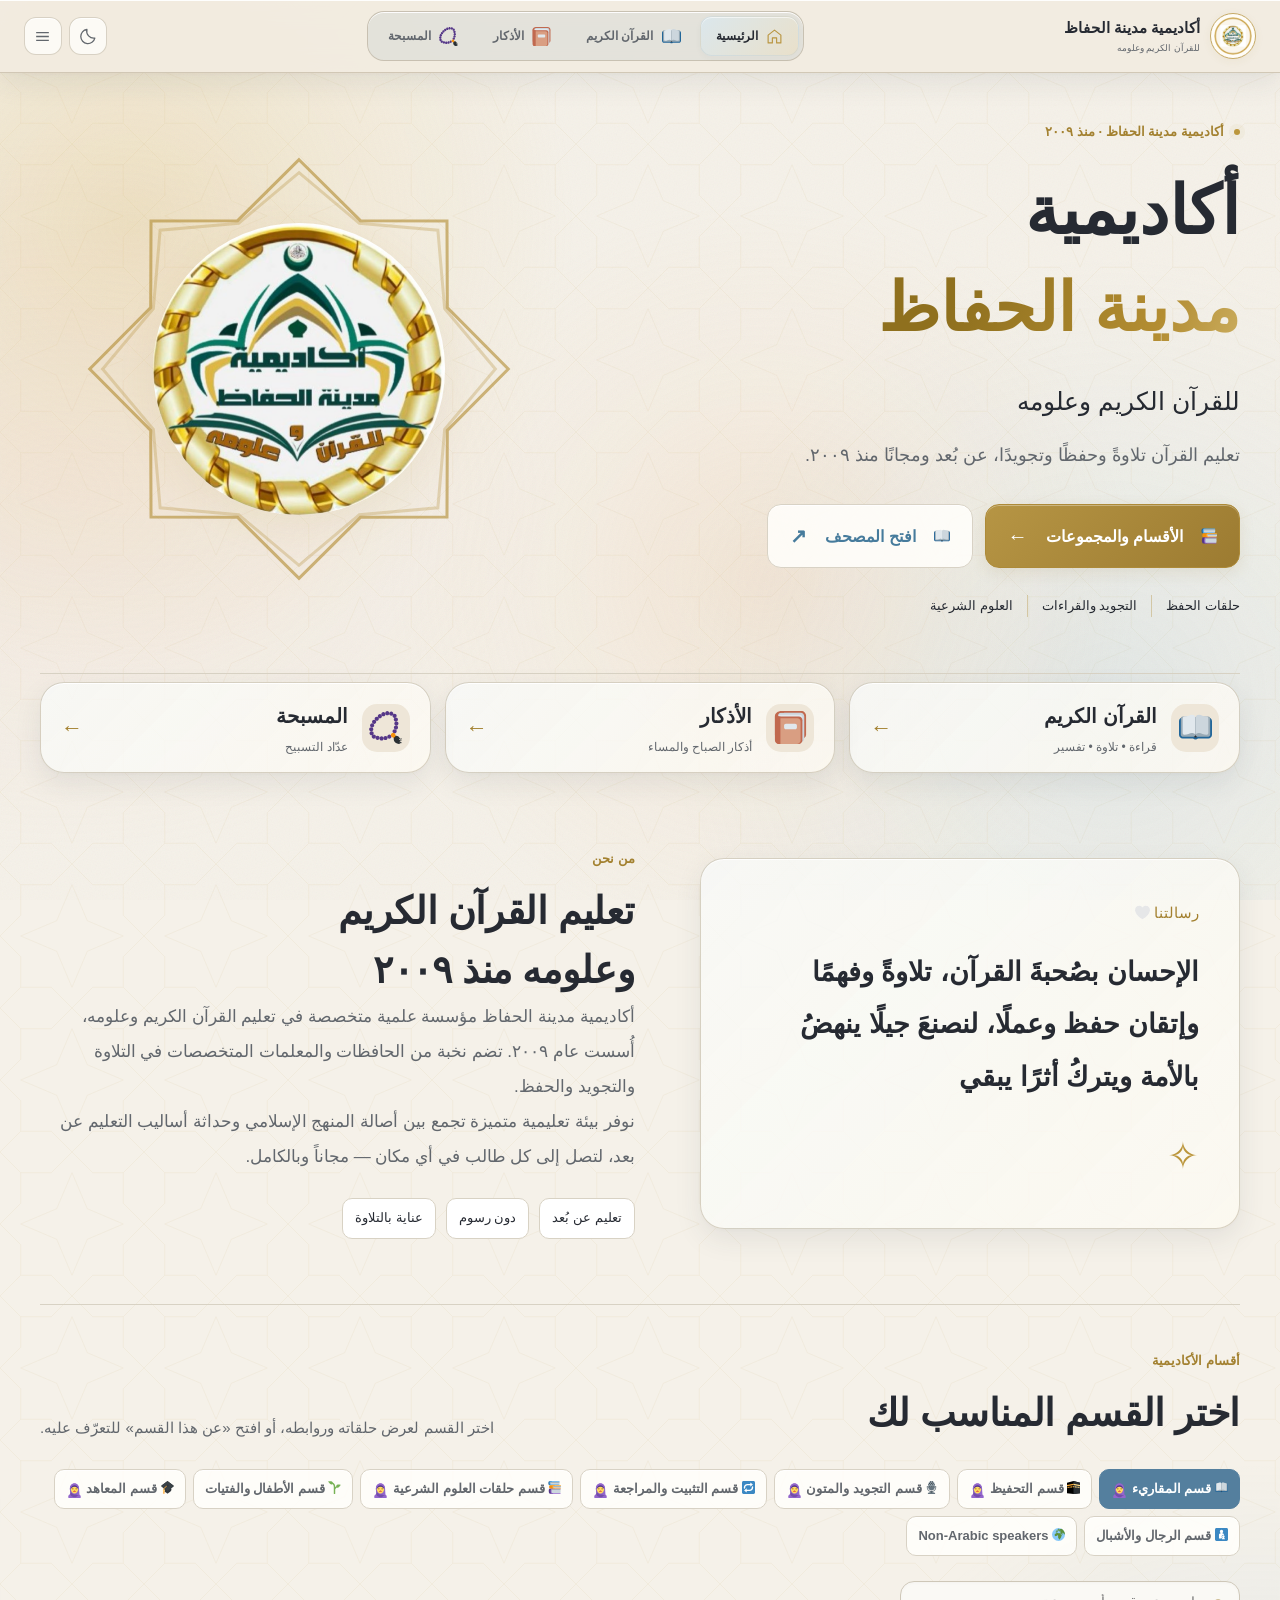
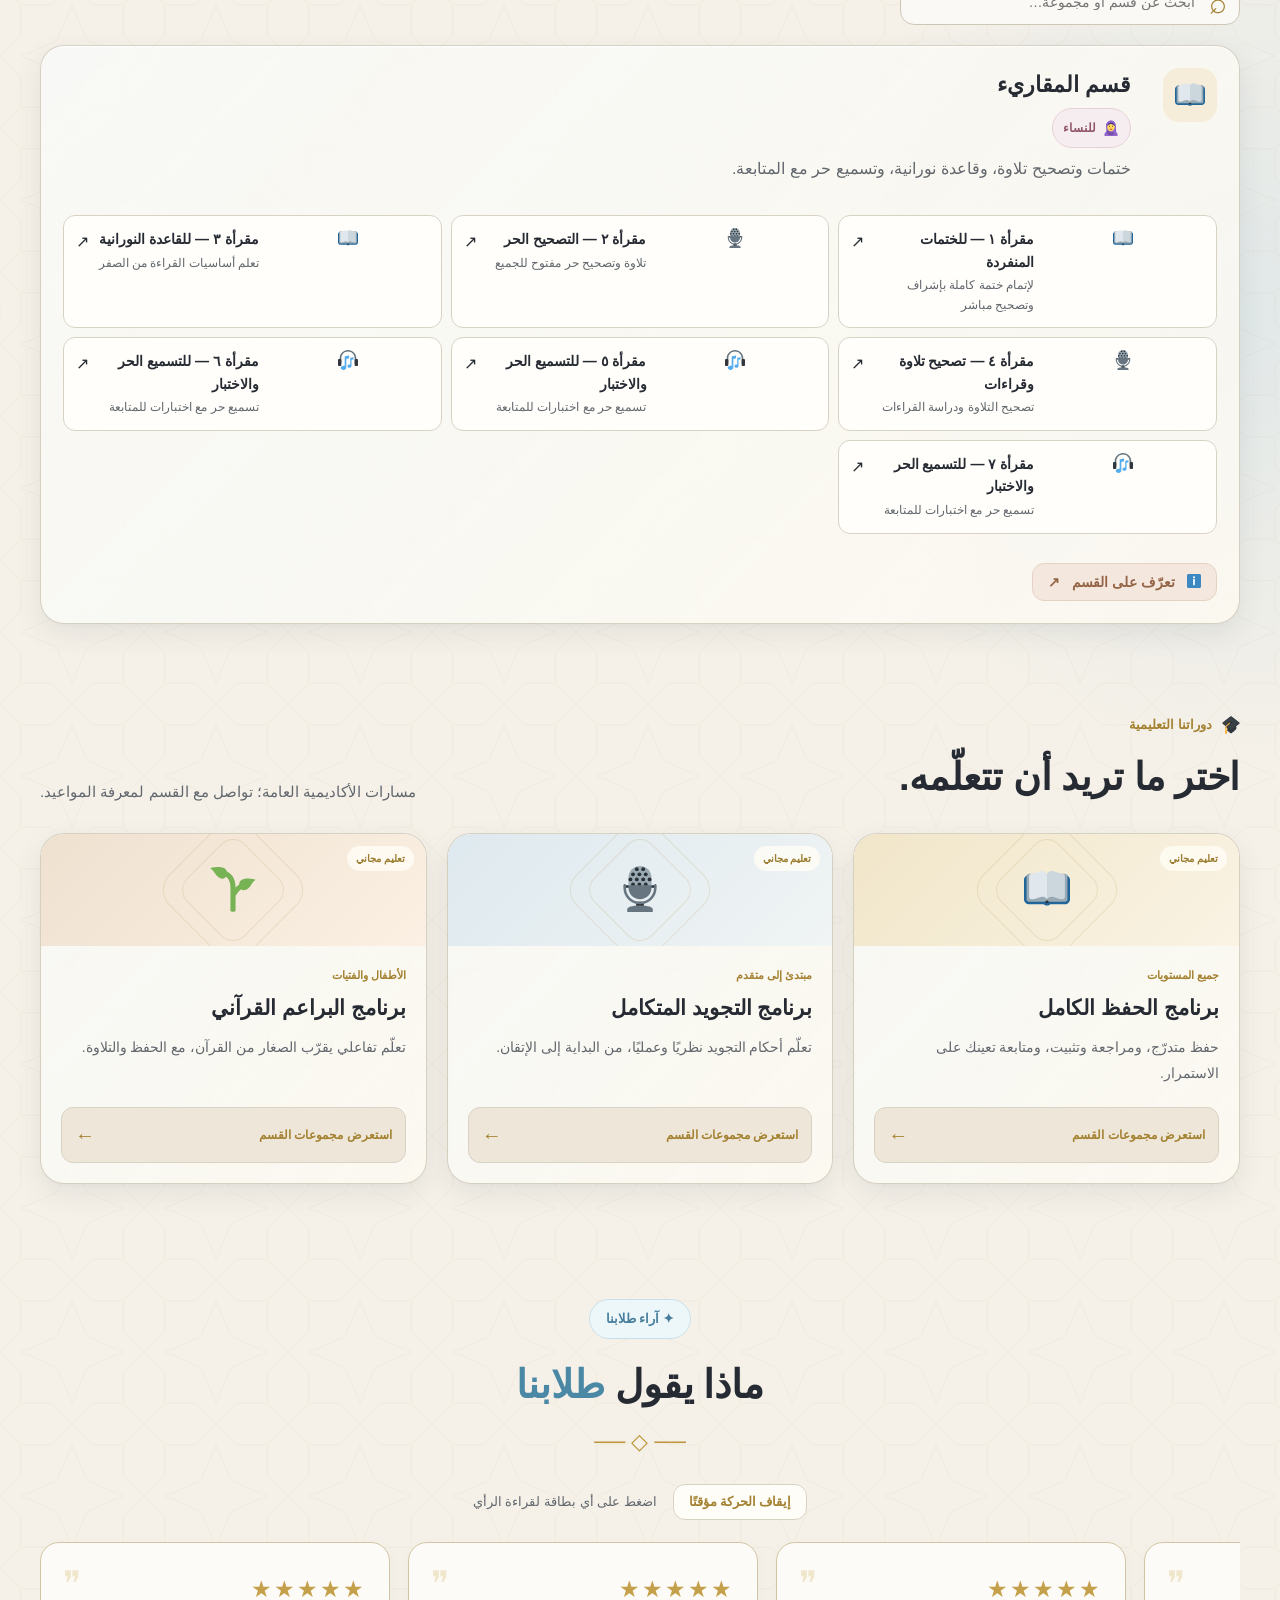
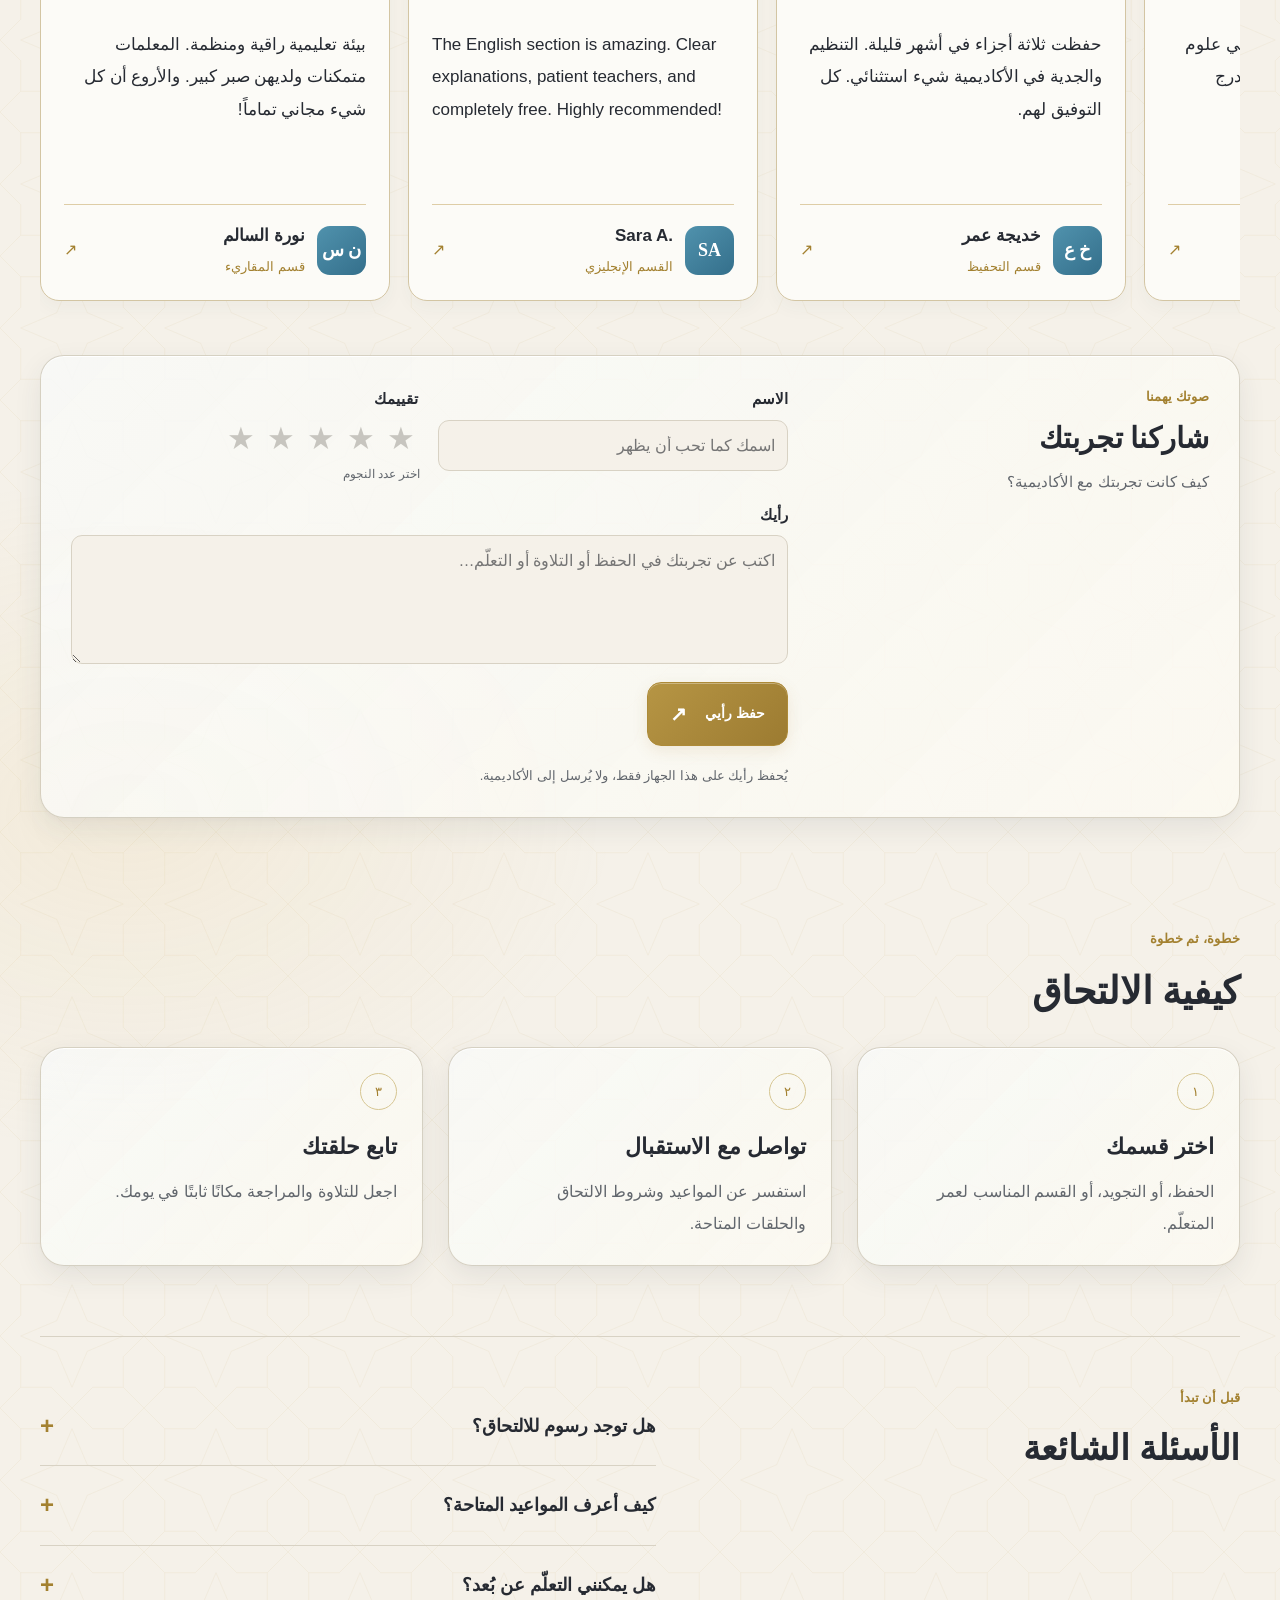
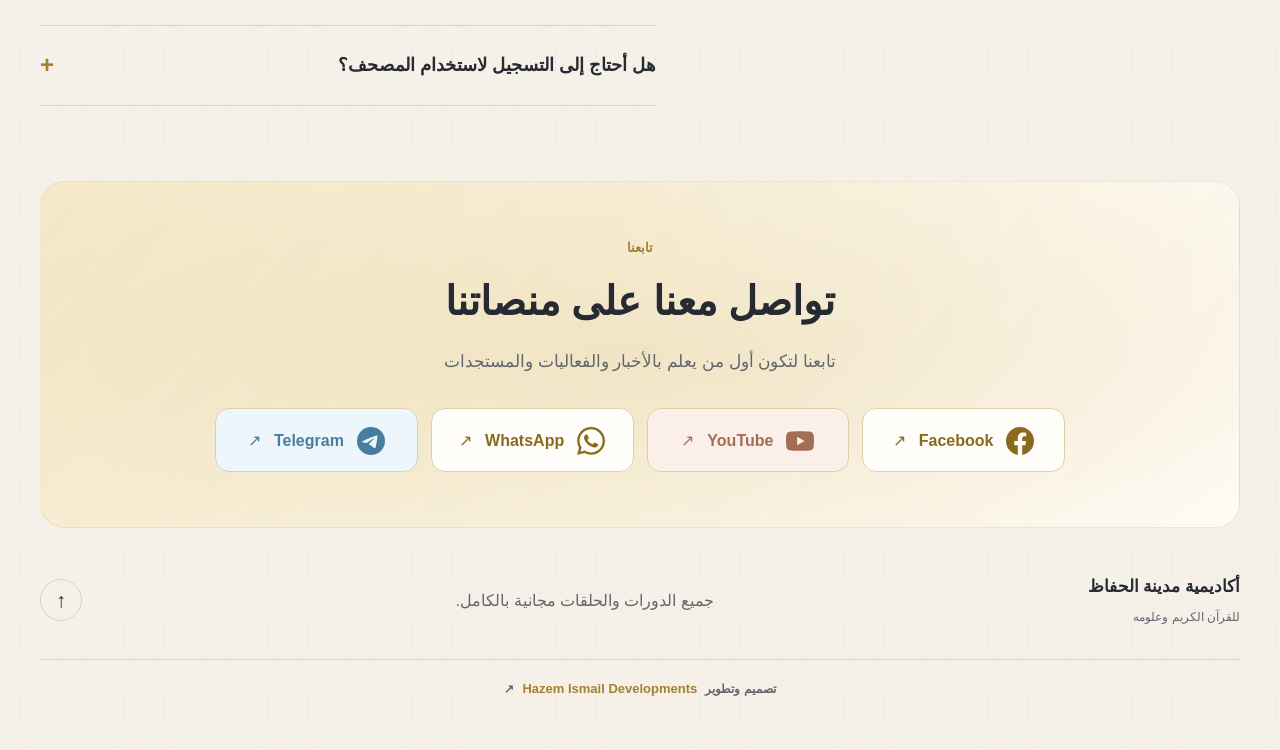
==== commit f4433d5e: "Add files via upload" ====
--- a/index.html
+++ b/index.html
@@ -26,13 +26,13 @@
 @media(prefers-reduced-motion:reduce){html{scroll-behavior:auto}.home-reveal,.motion-ready .home-reveal{opacity:1;translate:none;transition:none}.home-title em,.emblem-geometry,.inner-geometry,.emblem-seal,.emblem-shine,.emblem-halo,.hero-scroll span,.hero-message,.hero-emblem,.home-contact:before{animation:none!important}.daily-link:hover,.home-button:hover{transform:none}}
 </style><script >// Light is the default, independent of the device theme. Dark mode is opt-in.
 try{document.documentElement.classList.toggle('dark',localStorage.getItem('mh-theme-v3')==='dark')}catch(e){document.documentElement.classList.remove('dark')}
-</script><style>@font-face{font-family:Tajawal;src:url("asset-7cce8d4551.ttf") format('truetype');font-weight:400;font-display:swap}@font-face{font-family:Tajawal;src:url("asset-420a0a6bee.ttf") format('truetype');font-weight:700;font-display:swap}
-html:root{--bg:#fcfcfa;--surface:#fff;--ink:#262a32;--muted:#727784;--line:#e9e8e2;--soft:#f7f2e4;--gold:#bb963b;--gold-d:#a38130;--nav-gold:#9d7b2b;--nav-accent:#b99540}html.dark{--bg:#202125;--surface:#292b30;--ink:#f0ede5;--muted:#b4b5bd;--line:#41434a;--soft:#363227;--gold:#d4b56c;--gold-d:#d4b56c;--nav-gold:#d4b56c;--nav-accent:#d4b56c}body[data-page=home],body[data-page=home] button,body[data-page=home] input{font-family:Tajawal,Tahoma,Arial,sans-serif}.home-title,.home-title em,.section-heading h2,.about-copy h2,.about-mark p,.home-faq h2,.home-contact h2,.daily-link h3,.home-footer p{font-family:Tajawal,Tahoma,Arial,sans-serif}.home-wrap{width:min(1240px,calc(100% - 80px))}.home-hero{grid-template-columns:1.12fr 1fr;gap:55px;min-height:620px;padding:58px 0 65px}.home-title{font-size:clamp(44px,4.4vw,65px);line-height:1.45;font-weight:700;letter-spacing:-1px;margin:22px 0}.home-title em{font-weight:700;background:none;color:#b08b2f;animation:none}.home-lead{font-size:19px;line-height:1.9;color:#737783}.home-kicker{font-size:13px;font-weight:700;letter-spacing:0}.home-actions{gap:12px}.home-button{font-size:16px;font-weight:700;min-height:54px;padding:14px 22px;border-radius:14px;gap:18px}.home-button.filled{background:#bb963b;border-color:#bb963b;color:#fff}.home-button.outline{background:#fff;border-color:#e2dbc5;color:#3f4249}.hero-signature p{font-size:14px}.hero-signature .small-star{font-size:35px}.hero-emblem{padding:20px}.emblem-arch{aspect-ratio:1;border-radius:48px;background:radial-gradient(ellipse at 45% 40%,#fff 5%,#fbf5df 60%,#f1e6c3);border:1px solid #eadfc3;box-shadow:none;overflow:visible}.emblem-grid{opacity:.09;inset:0;border-radius:48px}.emblem-geometry{width:82%;height:82%}.emblem-seal{width:50%;padding:10px;box-shadow:0 0 0 10px #ffffff88,0 0 0 11px #e9dcae,0 20px 50px #9e7b2622}.emblem-note{display:none}.arch-caption{font-size:17px;font-weight:700;margin-top:23px}.arch-caption small{font-size:12px;font-weight:400}.hero-chip{position:absolute;z-index:3;display:flex;align-items:center;gap:8px;white-space:nowrap;padding:12px 17px;background:#ffffffed;border:1px solid #eee7d4;border-radius:14px;box-shadow:0 12px 30px #76612c0d;color:#5c5c59;font-size:15px;font-weight:700;animation:home-float 6s ease-in-out infinite}.chip-one{top:17%;right:-25px}.chip-two{bottom:18%;left:-20px;animation-delay:-2s}.chip-three{bottom:-8px;right:14%;animation-delay:-4s}.hero-scroll{font-size:12px}.section-heading h2,.about-copy h2,.home-faq h2{font-size:35px;line-height:1.55;font-weight:700;letter-spacing:-.3px}.section-heading>p{font-size:15px}.home-daily{padding:50px 0 70px}.daily-links{grid-template-columns:repeat(3,1fr);gap:20px}.daily-link{border-radius:22px;padding:26px;border-color:#e9e5d8;background:#fff}.daily-quran{background:linear-gradient(130deg,#fbf4db,#fffdf7)}.daily-link:nth-child(2){background:linear-gradient(130deg,#fbf1ed,#fffdfc)}.daily-link:nth-child(3){background:linear-gradient(130deg,#f5f1f8,#fff)}.daily-symbol{font-size:46px;margin:26px 0 17px}.daily-link h3{font-size:28px;font-weight:700}.daily-link p{font-size:16px;line-height:1.9}.card-top{font-size:13px}.card-bottom{font-size:15px;font-weight:700}.home-about{padding:45px 0 80px;gap:70px}.about-mark{border-radius:24px;background:linear-gradient(140deg,#f4edda,#fcfaf2);padding:40px}.about-mark p{font-size:49px;font-weight:700;line-height:1.5}.about-mark>span:first-child{font-size:15px}.about-copy>p{font-size:17px;line-height:2}.about-values span{font-size:13px;background:#fff;border-radius:10px}.home-journey{padding:50px 0 70px}.journey-steps{gap:25px}.journey-steps article{background:var(--surface);padding:25px;border:1px solid var(--line);border-radius:18px}.journey-steps h3{font-size:22px;font-weight:700;margin:18px 0 10px}.journey-steps p{font-size:16px}.home-faq{padding:50px 0 75px}.faq-list summary{font-size:18px;font-weight:700}.faq-list p{font-size:16px}.home-contact{padding:55px 30px;background:linear-gradient(130deg,#f7efd8,#fffdf6)}.home-contact h2{font-size:40px;font-weight:700}.home-contact p{font-size:17px}.home-footer>a{font-size:17px;font-weight:700}.home-footer small{font-size:12px;font-weight:400}.home-footer p{font-size:16px}.ambient-orb.orb-blue{opacity:.28!important}.ambient-orb.orb-gold{opacity:.25!important}.ambient-orb.orb-sky{opacity:.2!important}.ambient-scene:after{opacity:.014!important}
+</script><style>
+html:root{--bg:#fcfcfa;--surface:#fff;--ink:#262a32;--muted:#727784;--line:#e9e8e2;--soft:#f7f2e4;--gold:#bb963b;--gold-d:#a38130;--nav-gold:#9d7b2b;--nav-accent:#b99540}html.dark{--bg:#202125;--surface:#292b30;--ink:#f0ede5;--muted:#b4b5bd;--line:#41434a;--soft:#363227;--gold:#d4b56c;--gold-d:#d4b56c;--nav-gold:#d4b56c;--nav-accent:#d4b56c}body[data-page=home],body[data-page=home] button,body[data-page=home] input{font-family:AcademyArabic,Tahoma,Arial,sans-serif}.home-title,.home-title em,.section-heading h2,.about-copy h2,.about-mark p,.home-faq h2,.home-contact h2,.daily-link h3,.home-footer p{font-family:AcademyArabic,Tahoma,Arial,sans-serif}.home-wrap{width:min(1240px,calc(100% - 80px))}.home-hero{grid-template-columns:1.12fr 1fr;gap:55px;min-height:620px;padding:58px 0 65px}.home-title{font-size:clamp(44px,4.4vw,65px);line-height:1.45;font-weight:700;letter-spacing:-1px;margin:22px 0}.home-title em{font-weight:700;background:none;color:#b08b2f;animation:none}.home-lead{font-size:19px;line-height:1.9;color:#737783}.home-kicker{font-size:13px;font-weight:700;letter-spacing:0}.home-actions{gap:12px}.home-button{font-size:16px;font-weight:700;min-height:54px;padding:14px 22px;border-radius:14px;gap:18px}.home-button.filled{background:#bb963b;border-color:#bb963b;color:#fff}.home-button.outline{background:#fff;border-color:#e2dbc5;color:#3f4249}.hero-signature p{font-size:14px}.hero-signature .small-star{font-size:35px}.hero-emblem{padding:20px}.emblem-arch{aspect-ratio:1;border-radius:48px;background:radial-gradient(ellipse at 45% 40%,#fff 5%,#fbf5df 60%,#f1e6c3);border:1px solid #eadfc3;box-shadow:none;overflow:visible}.emblem-grid{opacity:.09;inset:0;border-radius:48px}.emblem-geometry{width:82%;height:82%}.emblem-seal{width:50%;padding:10px;box-shadow:0 0 0 10px #ffffff88,0 0 0 11px #e9dcae,0 20px 50px #9e7b2622}.emblem-note{display:none}.arch-caption{font-size:17px;font-weight:700;margin-top:23px}.arch-caption small{font-size:12px;font-weight:400}.hero-chip{position:absolute;z-index:3;display:flex;align-items:center;gap:8px;white-space:nowrap;padding:12px 17px;background:#ffffffed;border:1px solid #eee7d4;border-radius:14px;box-shadow:0 12px 30px #76612c0d;color:#5c5c59;font-size:15px;font-weight:700;animation:home-float 6s ease-in-out infinite}.chip-one{top:17%;right:-25px}.chip-two{bottom:18%;left:-20px;animation-delay:-2s}.chip-three{bottom:-8px;right:14%;animation-delay:-4s}.hero-scroll{font-size:12px}.section-heading h2,.about-copy h2,.home-faq h2{font-size:35px;line-height:1.55;font-weight:700;letter-spacing:-.3px}.section-heading>p{font-size:15px}.home-daily{padding:50px 0 70px}.daily-links{grid-template-columns:repeat(3,1fr);gap:20px}.daily-link{border-radius:22px;padding:26px;border-color:#e9e5d8;background:#fff}.daily-quran{background:linear-gradient(130deg,#fbf4db,#fffdf7)}.daily-link:nth-child(2){background:linear-gradient(130deg,#fbf1ed,#fffdfc)}.daily-link:nth-child(3){background:linear-gradient(130deg,#f5f1f8,#fff)}.daily-symbol{font-size:46px;margin:26px 0 17px}.daily-link h3{font-size:28px;font-weight:700}.daily-link p{font-size:16px;line-height:1.9}.card-top{font-size:13px}.card-bottom{font-size:15px;font-weight:700}.home-about{padding:45px 0 80px;gap:70px}.about-mark{border-radius:24px;background:linear-gradient(140deg,#f4edda,#fcfaf2);padding:40px}.about-mark p{font-size:49px;font-weight:700;line-height:1.5}.about-mark>span:first-child{font-size:15px}.about-copy>p{font-size:17px;line-height:2}.about-values span{font-size:13px;background:#fff;border-radius:10px}.home-journey{padding:50px 0 70px}.journey-steps{gap:25px}.journey-steps article{background:var(--surface);padding:25px;border:1px solid var(--line);border-radius:18px}.journey-steps h3{font-size:22px;font-weight:700;margin:18px 0 10px}.journey-steps p{font-size:16px}.home-faq{padding:50px 0 75px}.faq-list summary{font-size:18px;font-weight:700}.faq-list p{font-size:16px}.home-contact{padding:55px 30px;background:linear-gradient(130deg,#f7efd8,#fffdf6)}.home-contact h2{font-size:40px;font-weight:700}.home-contact p{font-size:17px}.home-footer>a{font-size:17px;font-weight:700}.home-footer small{font-size:12px;font-weight:400}.home-footer p{font-size:16px}.ambient-orb.orb-blue{opacity:.28!important}.ambient-orb.orb-gold{opacity:.25!important}.ambient-orb.orb-sky{opacity:.2!important}.ambient-scene:after{opacity:.014!important}
 .groups-section{padding:50px 0 60px;border-top:1px solid var(--line);scroll-margin-top:100px}.directory-toolbar{display:flex;align-items:center;justify-content:space-between;gap:20px;margin:30px 0 18px}.directory-search{display:flex;align-items:center;gap:12px;flex:1;max-width:560px;background:var(--surface);border:1px solid #ddd8c8;border-radius:14px;padding:10px 17px}.directory-search>span{font-size:30px;line-height:1;color:var(--gold-d)}.directory-search input{width:100%;background:transparent;border:0;outline:0;min-height:32px;font-size:16px;color:var(--ink)}#groupCount{font-size:14px;color:var(--muted)}.directory-tabs{display:flex;flex-wrap:wrap;gap:9px;margin-bottom:28px}.directory-tabs button{padding:10px 14px;background:var(--surface);color:var(--muted);border:1px solid var(--line);border-radius:12px;font-size:15px;cursor:pointer}.directory-tabs button[aria-pressed=true]{background:#b8953e;color:#fff;border-color:#b8953e}.group-directory{display:grid;grid-template-columns:repeat(3,minmax(0,1fr));gap:18px;align-items:start}.group-category{border:1px solid var(--line);border-radius:20px;background:var(--surface);overflow:hidden;scroll-margin-top:110px}.group-category-head{display:flex;align-items:center;gap:13px;padding:22px 18px;background:#faf7ee;border-bottom:1px solid var(--line)}.group-category:nth-child(3n+2) .group-category-head{background:#fcf4f0}.group-category:nth-child(3n) .group-category-head{background:#f7f4fa}.group-emoji{display:grid;place-items:center;width:47px;height:47px;flex-shrink:0;background:#fff;border:1px solid #ece6d8;border-radius:14px;font-size:26px}.group-category h3{font-size:20px;font-weight:700;margin:0;line-height:1.4}.group-category-head p{font-size:13px;color:var(--muted);margin:6px 0 0}.group-links{padding:8px}.group-link{display:flex;align-items:center;gap:9px;padding:14px 8px;border-radius:12px;border-bottom:1px solid var(--line);text-decoration:none;color:var(--ink);transition:background .2s,transform .2s}.group-link:last-child{border-bottom:0}.group-link-icon{font-size:18px;flex-shrink:0}.group-link>span:nth-child(2){flex:1;min-width:0}.group-link strong{display:block;font-size:15px;font-weight:700;line-height:1.6}.group-link small{display:block;font-size:12px;line-height:1.8;color:var(--muted);margin-top:4px}.group-link-arrow{color:var(--gold-d);font-size:19px}.group-link:hover{background:var(--soft);transform:translateX(-2px)}.group-category[hidden],.group-link[hidden]{display:none}.group-category.filtered-enter{animation:home-appear .25s ease}.group-directory:has(.group-category:not([hidden]):only-child){grid-template-columns:1fr}.courses-section{padding:40px 0 70px;scroll-margin-top:100px}.course-grid{display:grid;grid-template-columns:repeat(3,1fr);gap:20px}.course-card{border:1px solid var(--line);border-radius:22px;overflow:hidden;background:var(--surface)}.course-visual{height:150px;position:relative;display:grid;place-items:center;background:radial-gradient(circle,#fff7d9,#f1e6c1);overflow:hidden}.course-card:nth-child(2) .course-visual{background:radial-gradient(circle,#fff8f4,#f3e5dc)}.course-card:nth-child(3) .course-visual{background:radial-gradient(circle,#faf6ff,#eae4f2)}.course-visual:before,.course-visual:after{content:'';position:absolute;width:170px;height:170px;border:1px solid #b4985833;border-radius:30px;rotate:45deg}.course-visual:after{width:125px;height:125px}.course-visual>span{font-size:64px;z-index:1;transition:transform .4s}.course-card:hover .course-visual>span{transform:translateY(-5px) rotate(-5deg)}.course-visual i{position:absolute;top:14px;right:14px;font-size:12px;font-style:normal;font-weight:700;background:#fffdf6cf;color:#9b7d30;border-radius:20px;padding:5px 12px}.course-content{padding:23px}.course-audience{font-size:12px;color:var(--gold-d)}.course-content h3{font-size:23px;font-weight:700;margin:12px 0}.course-content p{font-size:16px;color:var(--muted);line-height:1.9;min-height:90px}.course-content button{width:100%;justify-content:space-between;background:var(--soft);color:var(--gold-d);border-color:var(--line);font-size:14px;cursor:pointer}#groupsEmpty{padding:25px;background:var(--soft);border-radius:14px;text-align:center}.dark .daily-link,.dark .daily-quran,.dark .about-mark,.dark .home-contact,.dark .course-visual,.dark .course-card:nth-child(n) .course-visual,.dark .group-category:nth-child(n) .group-category-head{background:var(--soft);border-color:var(--line)}.dark .hero-chip,.dark .group-emoji,.dark .home-button.outline,.dark .about-values span{background:var(--surface);color:var(--ink);border-color:var(--line)}.dark .home-lead{color:var(--muted)}.dark .home-title em{color:var(--gold)}.dark .emblem-arch{background:radial-gradient(circle,#373428,#282a2f);border-color:var(--line)}
 @media(max-width:1050px){.home-wrap{width:calc(100% - 48px)}.group-directory{grid-template-columns:repeat(2,minmax(0,1fr))}.home-hero{gap:25px}.home-title{font-size:48px}.home-lead{font-size:17px}.hero-chip{font-size:12px;padding:10px}.chip-one{right:-10px}.chip-two{left:-10px}.course-content{padding:18px}.course-content h3{font-size:20px}}
 @media(max-width:700px){.home-wrap{width:calc(100% - 32px)}.home-hero{padding:25px 0 55px;gap:25px}.hero-emblem{width:min(300px,88%);padding:15px}.emblem-arch{aspect-ratio:1.15;border-radius:28px}.hero-chip{font-size:11px;padding:9px 11px;border-radius:10px}.chip-one{right:-15px;top:15%}.chip-two{left:-16px;bottom:17%}.chip-three{right:10%;bottom:-12px}.home-title{font-size:40px;line-height:1.45;letter-spacing:-.5px;margin:17px 0}.home-lead{font-size:16px;line-height:1.85}.home-kicker{font-size:11px}.home-button{font-size:14px;padding:12px 15px;gap:10px;min-height:49px}.hero-signature p{font-size:12px}.daily-links{grid-template-columns:1fr;gap:12px}.daily-quran{grid-column:auto}.daily-link{padding:22px}.daily-symbol,.daily-quran .daily-symbol{float:left;font-size:46px;margin:20px 0 0}.daily-link h3{font-size:25px}.daily-link p{font-size:15px}.card-bottom{font-size:14px}.section-heading h2,.about-copy h2,.home-faq h2{font-size:27px;line-height:1.6}.section-heading>p{font-size:14px}.home-daily{padding:35px 0 45px}.home-about{gap:25px;padding:20px 0 45px}.about-mark{padding:25px}.about-mark p{font-size:36px}.about-copy>p{font-size:16px}.about-values span{font-size:12px}.groups-section{padding-top:35px}.directory-toolbar{display:block}.directory-search{padding:8px 12px}.directory-search input{font-size:15px}#groupCount{display:block;margin-top:10px;font-size:12px}.directory-tabs{gap:7px}.directory-tabs button{font-size:13px;padding:9px 10px}.group-directory{grid-template-columns:1fr}.group-category-head{padding:17px}.group-category h3{font-size:20px}.group-link strong{font-size:16px}.group-link small{font-size:13px}.course-grid{grid-template-columns:1fr}.course-visual{height:130px}.course-content{padding:21px}.course-content h3{font-size:23px}.course-content p{min-height:0;font-size:16px;margin-bottom:20px}.course-content button{font-size:15px}.home-journey{padding:25px 0 40px}.journey-steps article{padding:19px}.journey-steps h3{font-size:19px;margin:4px 0}.journey-steps p{font-size:15px}.faq-list summary{font-size:16px}.faq-list p{font-size:15px}.home-contact h2{font-size:29px;line-height:1.5}.home-contact p{font-size:16px}.home-contact{padding:35px 18px}.home-footer>a{font-size:15px}}
 @media(prefers-reduced-motion:reduce){.group-category.filtered-enter{animation:none}.course-card:hover .course-visual>span{transform:none}}
-</style><style>body[data-page=home]{--muted:#686964;background:#fffdf8}.home-main{position:relative;isolation:isolate}.home-main:before{content:'';position:absolute;inset:0;z-index:-2;pointer-events:none;background-image:url("data:image/svg+xml,%3Csvg xmlns='http://www.w3.org/2000/svg' width='160' height='160' viewBox='0 0 160 160'%3E%3Cg fill='none' stroke='%23b79445' stroke-width='.65' opacity='.28'%3E%3Cpath d='M80 0 103 23 137 23 137 57 160 80 137 103 137 137 103 137 80 160 57 137 23 137 23 103 0 80 23 57 23 23 57 23Z'/%3E%3Cpath d='M80 23 97 63 137 80 97 97 80 137 63 97 23 80 63 63Z M0 0 23 23 M160 0 137 23 M160 160 137 137 M0 160 23 137'/%3E%3C/g%3E%3C/svg%3E");mask-image:linear-gradient(#0009,transparent 800px,#0005 1700px,transparent 2600px,#0008)}.home-main:after{content:'';position:fixed;z-index:-1;inset:-20%;pointer-events:none;background:radial-gradient(ellipse at 20% 30%,#d9b24c38,transparent 36%),radial-gradient(ellipse at 80% 70%,#eeddaa80,transparent 36%),radial-gradient(ellipse at 65% 10%,#fff,transparent 40%);filter:blur(35px);animation:sanctuary-light 18s ease-in-out infinite alternate}.home-hero{min-height:610px;padding:48px 0 55px;gap:65px;grid-template-columns:1.1fr .9fr}.home-title{font-size:clamp(48px,5.3vw,77px);line-height:1.32;margin:22px 0 18px;letter-spacing:-1.4px}.home-title em{background:linear-gradient(110deg,#8f701e 10%,#b38d32 35%,#d5bb73 50%,#a68026 65%,#8f701e);background-size:230% 100%;background-clip:text;-webkit-background-clip:text;color:transparent;animation:home-shimmer 9s ease-in-out infinite alternate}.home-lead{font-size:25px;color:var(--ink);line-height:1.8}.home-lead>span{display:block;font-size:18px;max-width:490px;color:var(--muted);margin-top:10px}.hero-signature{gap:0;flex-wrap:wrap;margin-top:27px}.hero-signature>span{font-size:13px;padding:0 14px;border-inline-start:1px solid #b7964566}.hero-signature>span:first-child{padding-inline-start:0;border:0}.hero-emblem{padding:28px;max-width:440px;width:100%;justify-self:center}.emblem-arch{aspect-ratio:.94;border-radius:220px 220px 35px 35px;background:linear-gradient(155deg,#fffdf6d9,#f3e6bcaa);border:1px solid #b8934555;box-shadow:inset 0 0 0 10px #fffdf888,inset 0 0 0 11px #b79c5e55,0 25px 75px #ad8a2720;overflow:hidden}.emblem-grid{border-radius:0;opacity:.24}.emblem-seal{width:57%;background:#fffdf7;padding:17px;box-shadow:0 0 0 12px #fffaf066,0 0 0 13px #c4a14f88,0 0 65px #dfbc5766}.emblem-seal img{mix-blend-mode:multiply}.emblem-geometry{width:92%;height:92%;opacity:.75}.hero-scroll{display:none}.home-daily{padding:8px 0 40px}.daily-links{gap:14px}.daily-link{display:flex;align-items:center;gap:18px;padding:19px 22px;border-radius:17px;background:#fffdfbe6!important;min-height:100px;box-shadow:0 8px 30px #91732408}.daily-symbol,.daily-quran .daily-symbol{float:none!important;font-size:35px;margin:0!important;flex-shrink:0}.daily-link h3{font-size:21px;margin:0 0 5px}.daily-link p{font-size:13px;line-height:1.5;margin:0}.shortcut-arrow{margin-inline-start:auto;color:var(--gold-d);font-size:22px}.home-about{padding:35px 0 65px;gap:65px}.about-mark{background:#fffdf6b8;border:1px solid #c1a25340}.about-mark p{font-size:44px}.groups-section{padding:45px 0 50px}.directory-toolbar{gap:25px;margin:22px 0 12px}.directory-tabs{margin:0;flex-shrink:0}.directory-tabs button[aria-pressed=true]{background:#a88731;border-color:#a88731;color:#fff}.directory-search{max-width:380px}.section-grid{display:grid;grid-template-columns:repeat(3,minmax(0,1fr));gap:17px;margin-top:20px}.section-card{font:inherit;text-align:start;position:relative;padding:25px;border-radius:20px;border:1px solid #d9ccab;background:linear-gradient(140deg,#ffffffed,#fffcf4ed);color:var(--ink);cursor:pointer;transition:transform .25s,box-shadow .25s,border-color .25s}.section-card:hover{transform:translateY(-5px);border-color:#b28b31;box-shadow:0 15px 35px #a28a2f17}.section-card:focus-visible{outline:3px solid #a88731;outline-offset:4px}.section-icon{width:55px;height:55px;display:grid;place-items:center;border-radius:16px;background:#f5edda;font-size:30px}.section-card h3{font-size:22px;margin:20px 0 10px;line-height:1.5}.section-card p{font-size:16px;line-height:1.8;color:var(--muted);min-height:58px;margin:0 0 20px}.section-card-bottom{border-top:1px solid #dccba54a;padding-top:15px;display:flex;justify-content:space-between;color:#917020;font-size:14px;font-weight:700}.section-card-bottom b{font-size:20px}.section-card[hidden]{display:none}#sectionDialog{width:min(620px,calc(100% - 32px));max-height:85dvh;padding:35px;border:1px solid #d8c59b;border-radius:26px;background:var(--surface);color:var(--ink);box-shadow:0 35px 100px #18150f40;overscroll-behavior:contain}#sectionDialog::backdrop{background:#26241d66;backdrop-filter:blur(7px)}.dialog-close{position:absolute;left:20px;top:20px;border:1px solid var(--line);background:var(--soft);color:var(--ink);width:40px;height:40px;border-radius:50%;font-size:28px;cursor:pointer}.dialog-symbol{font-size:45px;display:block;margin-bottom:18px}#sectionDialogTitle{font:700 28px Tajawal,sans-serif;margin:14px 0}#sectionDialogDescription{font-size:17px;line-height:1.9;color:var(--muted);margin-bottom:23px}.dialog-links{display:grid;gap:8px}.dialog-links .group-link{border:1px solid var(--line);background:var(--bg);padding:16px;justify-content:space-between}.dialog-links .group-link strong{font-size:17px}.dialog-links .group-link small{font-size:14px}.dialog-note{font-size:13px;color:var(--muted);line-height:1.8;margin:20px 0 0}.home-contact{background:linear-gradient(130deg,#f5e8c7dd,#fffefaee);border:1px solid #d5bf8955;border-radius:25px}.social-cards{display:grid;grid-template-columns:repeat(4,1fr);gap:13px;max-width:850px;margin:30px auto 0}.social-card{display:flex;align-items:center;justify-content:center;gap:13px;border:1px solid #ddcfaa;background:#fffdf9;color:#8a6a1e;border-radius:14px;padding:17px 14px;text-decoration:none;transition:transform .25s,box-shadow .25s}.social-card:hover{transform:translateY(-4px);box-shadow:0 12px 25px #997d2720}.soc-ic{width:28px;height:28px}.soc-ic svg{width:100%;height:100%;fill:currentColor}.soc-lbl{font-size:16px;font-weight:700}.dark body[data-page=home]{background:var(--bg)}.dark .daily-link,.dark .section-card,.dark .social-card,.dark .home-contact,.dark .about-mark{background:var(--surface)!important;color:var(--ink)}.dark .home-main:after{opacity:.15}.dark .hero-signature>span{color:var(--muted)}@keyframes sanctuary-light{from{transform:translate(-5%,-3%) scale(1)}to{transform:translate(7%,6%) scale(1.12)}}
+</style><style>body[data-page=home]{--muted:#686964;background:#fffdf8}.home-main{position:relative;isolation:isolate}.home-main:before{content:'';position:absolute;inset:0;z-index:-2;pointer-events:none;background-image:url("data:image/svg+xml,%3Csvg xmlns='http://www.w3.org/2000/svg' width='160' height='160' viewBox='0 0 160 160'%3E%3Cg fill='none' stroke='%23b79445' stroke-width='.65' opacity='.28'%3E%3Cpath d='M80 0 103 23 137 23 137 57 160 80 137 103 137 137 103 137 80 160 57 137 23 137 23 103 0 80 23 57 23 23 57 23Z'/%3E%3Cpath d='M80 23 97 63 137 80 97 97 80 137 63 97 23 80 63 63Z M0 0 23 23 M160 0 137 23 M160 160 137 137 M0 160 23 137'/%3E%3C/g%3E%3C/svg%3E");mask-image:linear-gradient(#0009,transparent 800px,#0005 1700px,transparent 2600px,#0008)}.home-main:after{content:'';position:fixed;z-index:-1;inset:-20%;pointer-events:none;background:radial-gradient(ellipse at 20% 30%,#d9b24c38,transparent 36%),radial-gradient(ellipse at 80% 70%,#eeddaa80,transparent 36%),radial-gradient(ellipse at 65% 10%,#fff,transparent 40%);filter:blur(35px);animation:sanctuary-light 18s ease-in-out infinite alternate}.home-hero{min-height:610px;padding:48px 0 55px;gap:65px;grid-template-columns:1.1fr .9fr}.home-title{font-size:clamp(48px,5.3vw,77px);line-height:1.32;margin:22px 0 18px;letter-spacing:-1.4px}.home-title em{background:linear-gradient(110deg,#8f701e 10%,#b38d32 35%,#d5bb73 50%,#a68026 65%,#8f701e);background-size:230% 100%;background-clip:text;-webkit-background-clip:text;color:transparent;animation:home-shimmer 9s ease-in-out infinite alternate}.home-lead{font-size:25px;color:var(--ink);line-height:1.8}.home-lead>span{display:block;font-size:18px;max-width:490px;color:var(--muted);margin-top:10px}.hero-signature{gap:0;flex-wrap:wrap;margin-top:27px}.hero-signature>span{font-size:13px;padding:0 14px;border-inline-start:1px solid #b7964566}.hero-signature>span:first-child{padding-inline-start:0;border:0}.hero-emblem{padding:28px;max-width:440px;width:100%;justify-self:center}.emblem-arch{aspect-ratio:.94;border-radius:220px 220px 35px 35px;background:linear-gradient(155deg,#fffdf6d9,#f3e6bcaa);border:1px solid #b8934555;box-shadow:inset 0 0 0 10px #fffdf888,inset 0 0 0 11px #b79c5e55,0 25px 75px #ad8a2720;overflow:hidden}.emblem-grid{border-radius:0;opacity:.24}.emblem-seal{width:57%;background:#fffdf7;padding:17px;box-shadow:0 0 0 12px #fffaf066,0 0 0 13px #c4a14f88,0 0 65px #dfbc5766}.emblem-seal img{mix-blend-mode:multiply}.emblem-geometry{width:92%;height:92%;opacity:.75}.hero-scroll{display:none}.home-daily{padding:8px 0 40px}.daily-links{gap:14px}.daily-link{display:flex;align-items:center;gap:18px;padding:19px 22px;border-radius:17px;background:#fffdfbe6!important;min-height:100px;box-shadow:0 8px 30px #91732408}.daily-symbol,.daily-quran .daily-symbol{float:none!important;font-size:35px;margin:0!important;flex-shrink:0}.daily-link h3{font-size:21px;margin:0 0 5px}.daily-link p{font-size:13px;line-height:1.5;margin:0}.shortcut-arrow{margin-inline-start:auto;color:var(--gold-d);font-size:22px}.home-about{padding:35px 0 65px;gap:65px}.about-mark{background:#fffdf6b8;border:1px solid #c1a25340}.about-mark p{font-size:44px}.groups-section{padding:45px 0 50px}.directory-toolbar{gap:25px;margin:22px 0 12px}.directory-tabs{margin:0;flex-shrink:0}.directory-tabs button[aria-pressed=true]{background:#a88731;border-color:#a88731;color:#fff}.directory-search{max-width:380px}.section-grid{display:grid;grid-template-columns:repeat(3,minmax(0,1fr));gap:17px;margin-top:20px}.section-card{font:inherit;text-align:start;position:relative;padding:25px;border-radius:20px;border:1px solid #d9ccab;background:linear-gradient(140deg,#ffffffed,#fffcf4ed);color:var(--ink);cursor:pointer;transition:transform .25s,box-shadow .25s,border-color .25s}.section-card:hover{transform:translateY(-5px);border-color:#b28b31;box-shadow:0 15px 35px #a28a2f17}.section-card:focus-visible{outline:3px solid #a88731;outline-offset:4px}.section-icon{width:55px;height:55px;display:grid;place-items:center;border-radius:16px;background:#f5edda;font-size:30px}.section-card h3{font-size:22px;margin:20px 0 10px;line-height:1.5}.section-card p{font-size:16px;line-height:1.8;color:var(--muted);min-height:58px;margin:0 0 20px}.section-card-bottom{border-top:1px solid #dccba54a;padding-top:15px;display:flex;justify-content:space-between;color:#917020;font-size:14px;font-weight:700}.section-card-bottom b{font-size:20px}.section-card[hidden]{display:none}#sectionDialog{width:min(620px,calc(100% - 32px));max-height:85dvh;padding:35px;border:1px solid #d8c59b;border-radius:26px;background:var(--surface);color:var(--ink);box-shadow:0 35px 100px #18150f40;overscroll-behavior:contain}#sectionDialog::backdrop{background:#26241d66;backdrop-filter:blur(7px)}.dialog-close{position:absolute;left:20px;top:20px;border:1px solid var(--line);background:var(--soft);color:var(--ink);width:40px;height:40px;border-radius:50%;font-size:28px;cursor:pointer}.dialog-symbol{font-size:45px;display:block;margin-bottom:18px}#sectionDialogTitle{font:700 28px AcademyArabic,sans-serif;margin:14px 0}#sectionDialogDescription{font-size:17px;line-height:1.9;color:var(--muted);margin-bottom:23px}.dialog-links{display:grid;gap:8px}.dialog-links .group-link{border:1px solid var(--line);background:var(--bg);padding:16px;justify-content:space-between}.dialog-links .group-link strong{font-size:17px}.dialog-links .group-link small{font-size:14px}.dialog-note{font-size:13px;color:var(--muted);line-height:1.8;margin:20px 0 0}.home-contact{background:linear-gradient(130deg,#f5e8c7dd,#fffefaee);border:1px solid #d5bf8955;border-radius:25px}.social-cards{display:grid;grid-template-columns:repeat(4,1fr);gap:13px;max-width:850px;margin:30px auto 0}.social-card{display:flex;align-items:center;justify-content:center;gap:13px;border:1px solid #ddcfaa;background:#fffdf9;color:#8a6a1e;border-radius:14px;padding:17px 14px;text-decoration:none;transition:transform .25s,box-shadow .25s}.social-card:hover{transform:translateY(-4px);box-shadow:0 12px 25px #997d2720}.soc-ic{width:28px;height:28px}.soc-ic svg{width:100%;height:100%;fill:currentColor}.soc-lbl{font-size:16px;font-weight:700}.dark body[data-page=home]{background:var(--bg)}.dark .daily-link,.dark .section-card,.dark .social-card,.dark .home-contact,.dark .about-mark{background:var(--surface)!important;color:var(--ink)}.dark .home-main:after{opacity:.15}.dark .hero-signature>span{color:var(--muted)}@keyframes sanctuary-light{from{transform:translate(-5%,-3%) scale(1)}to{transform:translate(7%,6%) scale(1.12)}}
 @media(max-width:1050px){.home-hero{gap:25px}.directory-toolbar{flex-wrap:wrap}.section-grid{grid-template-columns:repeat(2,minmax(0,1fr))}.daily-link{gap:10px;padding:15px}.daily-link h3{font-size:18px}}
 @media(max-width:700px){.home-hero{display:flex;flex-direction:column-reverse;padding:20px 0 32px;gap:12px;min-height:0}.hero-emblem{width:240px;padding:13px}.emblem-arch{aspect-ratio:1.12;border-radius:150px 150px 24px 24px}.home-title{font-size:43px;line-height:1.28;margin:13px 0}.home-lead{font-size:21px;margin-bottom:20px}.home-lead>span{font-size:16px;line-height:1.8;margin-top:8px}.hero-signature{justify-content:center;margin-top:20px}.hero-signature>span{font-size:11px;padding:0 9px}.home-daily{padding:0 0 25px}.daily-links{grid-template-columns:1fr;gap:8px}.daily-link{padding:12px 17px;min-height:72px;border-radius:14px;gap:15px}.daily-symbol{font-size:30px}.daily-link h3{font-size:19px;margin-bottom:2px}.daily-link p{font-size:12px}.home-about{padding-top:20px;gap:25px}.about-mark{display:none}.directory-tabs{gap:7px;flex-wrap:wrap}.directory-tabs button{font-size:13px;padding:10px}.directory-toolbar{gap:15px}.directory-search{max-width:none;width:100%}.section-grid{grid-template-columns:1fr;gap:12px}.section-card{padding:20px;display:grid;grid-template-columns:45px 1fr;gap:5px 14px}.section-icon{grid-row:span 2;width:45px;height:45px;font-size:26px}.section-card h3{margin:0;font-size:20px}.section-card p{grid-column:2;font-size:15px;min-height:0;margin:0 0 10px}.section-card-bottom{grid-column:1/-1;font-size:13px;padding-top:12px}.social-cards{grid-template-columns:1fr 1fr;gap:10px}.social-card{gap:9px;padding:14px 8px}.soc-lbl{font-size:14px}.soc-ic{width:23px;height:23px}.home-contact{padding:30px 16px}.home-contact h2{font-size:27px}#sectionDialog{padding:25px 20px;border-radius:22px}#sectionDialogTitle{font-size:25px}.dialog-links .group-link strong{font-size:16px}}
 @media(prefers-reduced-motion:reduce){.home-main:after,.home-title em{animation:none}.section-card,.social-card{transition:none}}
@@ -67,7 +67,7 @@
 .directory-toolbar{flex-direction:column;align-items:stretch}.directory-tabs{flex-wrap:wrap;flex-shrink:1}.directory-search{max-width:460px}.directory-tabs button[hidden]{display:none}.section-grid{display:block}.section-grid .section-card{width:100%;max-width:none;display:grid;grid-template-columns:70px 1fr;gap:8px 22px;padding:30px}.section-grid .section-card[hidden]{display:none}.section-grid .section-icon{grid-row:span 2;width:65px;height:65px;font-size:36px}.section-grid .section-card h3{margin:0}.section-grid .section-card p{grid-column:2;min-height:0;margin:0 0 12px}.section-grid .section-card-bottom{grid-column:1/-1}.theme-changing::view-transition-old(root),.theme-changing::view-transition-new(root){animation:none!important;mix-blend-mode:normal}.theme-changing::view-transition-new(root){z-index:999}.dark{--bg:#181b20!important;--surface:#22262d!important;--soft:#2d3035!important;--ink:#f1ede3!important;--muted:#bcb9b1!important;--line:#414249!important;--gold:#d4b365!important;--gold-d:#d4b365!important;--nav-gold:#d4b365!important;--nav-accent:#d4b365!important}.dark body[data-page]{background-color:var(--bg)!important;color:var(--ink)}.dark .home-main:after{opacity:.08}.dark .academy-header,.dark .academy-bar,.dark .academy-mobile,.dark .academy-menu nav{background:#20242bf5!important;color:var(--ink);border-color:var(--line)}.dark .academy-links,.dark .academy-menu-heading,.dark .academy-menu-symbol,.dark .section-icon{background:#2d3037!important}.dark .academy-wordmark,.dark .academy-menu-copy strong,.dark .home-lead,.dark .section-card h3{color:var(--ink)!important}.dark .daily-link,.dark .section-card,.dark .home-contact,.dark .about-mark,.dark .course-card,.dark .course-visual,.dark .journey-steps article,.dark .social-card,.dark .directory-search,.dark .directory-tabs button,.dark #sectionDialog,.dark .dialog-links .group-link{background:var(--surface)!important;border-color:var(--line)!important;color:var(--ink)!important}.dark .home-button.outline,.dark .about-values span,.dark .icon-button,.dark .dialog-close{background:var(--soft)!important;border-color:var(--line)!important;color:var(--ink)!important}.dark .directory-tabs button[aria-pressed=true],.dark .home-button.filled{background:#d0ad59!important;color:#1b1e24!important;border-color:#d0ad59!important}.dark .section-card p,.dark .home-lead>span,.dark .daily-link p,.dark .home-contact p,.dark .course-content p{color:var(--muted)!important}.dark .section-card-bottom,.dark .social-card,.dark .home-kicker,.dark .shortcut-arrow{color:#d4b365!important}.dark .home-title em{background:none;color:#d4b365;-webkit-text-fill-color:#d4b365}.dark .section-card:hover{border-color:#bfa35e!important;box-shadow:0 12px 30px #0003}@media(max-width:700px){.section-grid .section-card{padding:22px;grid-template-columns:48px 1fr;gap:8px 14px}.section-grid .section-icon{width:48px;height:48px;font-size:28px}}
 .dark body[data-page]{--muted:#bcb9b1;--ink:#f1ede3}.dark .about-copy p,.dark .section-heading>p,.dark .section-card p,.dark .directory-search input,.dark .academy-wordmark small,.dark .academy-links a{color:#bcb9b1!important}.dark .academy-links a[aria-current]{color:#d4b365!important}
 
-.section-inline-links{grid-column:1/-1;display:grid;grid-template-columns:repeat(2,minmax(0,1fr));gap:10px;margin:12px 0}.section-inline-links .group-link{background:var(--surface);border:1px solid var(--line);padding:16px;justify-content:space-between}.section-inline-links .group-link>span:first-child{flex:1}.section-inline-links .group-link strong{font-size:16px}.section-inline-links .group-link small{font-size:14px}.section-about-button{grid-column:1/-1;display:flex;justify-content:space-between;align-items:center;width:100%;padding:16px 0 0;border:0;border-top:1px solid var(--line);background:transparent;color:var(--gold-d);font:700 16px Tajawal,sans-serif;cursor:pointer}.section-grid article.section-card{cursor:default}.section-grid article.section-card:hover{transform:none;box-shadow:none}.dialog-links{display:none}.dark .home-main:after{display:none}.dark .ambient-scene{opacity:.14!important}.dark #about,.dark #depts,.dark #programs,.dark #journey,.dark #faq{background:transparent!important}.dark .course-card,.dark .course-visual,.dark .course-card:nth-child(n) .course-visual{background:var(--surface)!important}.dark .section-inline-links .group-link{background:#1c2026;color:var(--ink);border-color:var(--line)}@media(max-width:700px){.section-inline-links{grid-template-columns:1fr}.section-inline-links .group-link{padding:14px}}
+.section-inline-links{grid-column:1/-1;display:grid;grid-template-columns:repeat(2,minmax(0,1fr));gap:10px;margin:12px 0}.section-inline-links .group-link{background:var(--surface);border:1px solid var(--line);padding:16px;justify-content:space-between}.section-inline-links .group-link>span:first-child{flex:1}.section-inline-links .group-link strong{font-size:16px}.section-inline-links .group-link small{font-size:14px}.section-about-button{grid-column:1/-1;display:flex;justify-content:space-between;align-items:center;width:100%;padding:16px 0 0;border:0;border-top:1px solid var(--line);background:transparent;color:var(--gold-d);font:700 16px AcademyArabic,sans-serif;cursor:pointer}.section-grid article.section-card{cursor:default}.section-grid article.section-card:hover{transform:none;box-shadow:none}.dialog-links{display:none}.dark .home-main:after{display:none}.dark .ambient-scene{opacity:.14!important}.dark #about,.dark #depts,.dark #programs,.dark #journey,.dark #faq{background:transparent!important}.dark .course-card,.dark .course-visual,.dark .course-card:nth-child(n) .course-visual{background:var(--surface)!important}.dark .section-inline-links .group-link{background:#1c2026;color:var(--ink);border-color:var(--line)}@media(max-width:700px){.section-inline-links{grid-template-columns:1fr}.section-inline-links .group-link{padding:14px}}
 .home-main{overflow-x:clip}.section-card,.section-inline-links,.section-inline-links .group-link{min-width:0}.section-inline-links .group-link>span{min-width:0;overflow-wrap:anywhere}.course-grid{grid-template-columns:repeat(3,minmax(0,1fr))}.course-card,.course-content{min-width:0}@media(max-width:700px){.course-grid{grid-template-columns:1fr}}
 
 /* Keep illumination behind the page, never as a translucent sheet over sections. */
@@ -88,26 +88,26 @@
 
 .home-footer{flex-wrap:wrap}.home-footer .creator-credit{flex:0 0 100%;grid-column:1/-1;display:flex;justify-content:center;align-items:center;gap:8px;padding:18px 0 4px;border-top:1px solid var(--line);margin-top:12px;font-size:12px;color:var(--muted);text-decoration:none}.creator-credit strong{font-size:13px;color:var(--gold-d);font-weight:700}.creator-credit:hover strong{text-decoration:underline;text-underline-offset:4px}.creator-credit:focus-visible{outline:2px solid var(--gold);outline-offset:4px}
 
-.directory-tabs button{font-weight:700!important}.tab-audience{font-size:17px;opacity:1;display:inline-flex;vertical-align:middle}.audience-badge{gap:6px}.audience-badge>span{font-size:18px}.mission-mark p{font-size:27px;line-height:1.95;font-weight:700;margin:20px 0}.sample-reviews{padding:30px 0 60px}.review-controls{display:flex;justify-content:flex-end;margin-bottom:12px}.review-controls button{font:700 13px Tajawal;border:1px solid var(--line);background:var(--surface);color:var(--gold-d);padding:9px 15px;border-radius:10px;cursor:pointer}.review-viewport{overflow:hidden;padding:8px 0 20px;direction:ltr}.review-track{display:flex;width:max-content;gap:18px;animation:review-drift 38s linear infinite}.review-card{width:300px;flex:none;padding:24px;text-align:right;direction:rtl;border:1px solid var(--line);border-radius:20px;background:var(--surface);color:var(--ink);font-family:Tajawal;cursor:pointer}.review-avatar{font-size:30px;display:inline-block;margin-left:12px}.review-sample{font-size:12px;color:var(--muted)}.review-card h3{font-size:21px;margin:18px 0 10px}.review-card p{font-size:16px;line-height:1.9;min-height:125px;color:var(--muted);margin:0}.review-expand{display:flex;justify-content:space-between;color:var(--gold-d);font-weight:700;font-size:13px;border-top:1px solid var(--line);padding-top:13px}.review-viewport:hover .review-track,.review-viewport:focus-within .review-track,.reviews-paused .review-track,.reviews-offscreen .review-track,.review-open .review-track,.is-scrolling .review-track,.effects-paused .review-track{animation-play-state:paused}#reviewDialog{width:min(490px,calc(100% - 32px));padding:35px;border:1px solid var(--line);background:var(--surface);color:var(--ink);border-radius:24px;max-height:85dvh}#reviewDialog::backdrop{background:#13192299}.review-dialog-icon{display:block;font-size:50px;margin-bottom:20px}#reviewTitle{font:700 27px Tajawal;margin:18px 0}#reviewText{font:400 19px/2 Tajawal;color:var(--muted)}@keyframes review-drift{to{transform:translateX(-50%)}}@media(max-width:700px){.mission-mark{display:block!important;padding:24px}.mission-mark p{font-size:23px;line-height:1.9}.review-card{width:270px;padding:20px}.sample-reviews .section-heading>p{font-size:13px}#reviewDialog{padding:27px}}@media(prefers-reduced-motion:reduce){.review-track{animation:none;width:100%;flex-wrap:wrap}.review-card{width:100%}.review-card[tabindex="-1"]{display:none}.review-controls{display:none}}
+.directory-tabs button{font-weight:700!important}.tab-audience{font-size:17px;opacity:1;display:inline-flex;vertical-align:middle}.audience-badge{gap:6px}.audience-badge>span{font-size:18px}.mission-mark p{font-size:27px;line-height:1.95;font-weight:700;margin:20px 0}.sample-reviews{padding:30px 0 60px}.review-controls{display:flex;justify-content:flex-end;margin-bottom:12px}.review-controls button{font:700 13px AcademyArabic;border:1px solid var(--line);background:var(--surface);color:var(--gold-d);padding:9px 15px;border-radius:10px;cursor:pointer}.review-viewport{overflow:hidden;padding:8px 0 20px;direction:ltr}.review-track{display:flex;width:max-content;gap:18px;animation:review-drift 38s linear infinite}.review-card{width:300px;flex:none;padding:24px;text-align:right;direction:rtl;border:1px solid var(--line);border-radius:20px;background:var(--surface);color:var(--ink);font-family:AcademyArabic;cursor:pointer}.review-avatar{font-size:30px;display:inline-block;margin-left:12px}.review-sample{font-size:12px;color:var(--muted)}.review-card h3{font-size:21px;margin:18px 0 10px}.review-card p{font-size:16px;line-height:1.9;min-height:125px;color:var(--muted);margin:0}.review-expand{display:flex;justify-content:space-between;color:var(--gold-d);font-weight:700;font-size:13px;border-top:1px solid var(--line);padding-top:13px}.review-viewport:hover .review-track,.review-viewport:focus-within .review-track,.reviews-paused .review-track,.reviews-offscreen .review-track,.review-open .review-track,.is-scrolling .review-track,.effects-paused .review-track{animation-play-state:paused}#reviewDialog{width:min(490px,calc(100% - 32px));padding:35px;border:1px solid var(--line);background:var(--surface);color:var(--ink);border-radius:24px;max-height:85dvh}#reviewDialog::backdrop{background:#13192299}.review-dialog-icon{display:block;font-size:50px;margin-bottom:20px}#reviewTitle{font:700 27px AcademyArabic;margin:18px 0}#reviewText{font:400 19px/2 AcademyArabic;color:var(--muted)}@keyframes review-drift{to{transform:translateX(-50%)}}@media(max-width:700px){.mission-mark{display:block!important;padding:24px}.mission-mark p{font-size:23px;line-height:1.9}.review-card{width:270px;padding:20px}.sample-reviews .section-heading>p{font-size:13px}#reviewDialog{padding:27px}}@media(prefers-reduced-motion:reduce){.review-track{animation:none;width:100%;flex-wrap:wrap}.review-card{width:100%}.review-card[tabindex="-1"]{display:none}.review-controls{display:none}}
 
 .review-track{padding-right:18px}
 
 /* Review section is transparent; only the cards have a surface. */
 body[data-page=home] #voices{background:transparent!important;backdrop-filter:none!important;box-shadow:none!important}#voices:before,#voices:after{content:none!important}.sample-reviews{width:100%;padding:48px 0 55px}.sample-reviews .section-heading{display:block;text-align:center;padding:0 20px;margin-bottom:24px}.sample-reviews .section-heading .home-kicker{justify-content:center;display:inline-flex;border:1px solid #c8dfe9;background:#edf7fa;color:#467e9b;padding:8px 16px;border-radius:30px}.sample-reviews .section-heading h2{font-size:42px;margin:17px 0 8px}.sample-reviews h2 em{font-style:normal;color:#4b88a5}.sample-reviews .section-heading>p{font-size:12px;max-width:none;margin:12px auto;color:var(--muted)}.review-ornament{color:var(--gold);font-size:22px}.review-controls{max-width:1240px;margin:0 auto 15px;padding:0 22px}.review-card{position:relative;width:360px;padding:28px 25px 22px;border-radius:19px;border-color:#ddc999;background:var(--surface);box-shadow:none}.review-quote{position:absolute;left:23px;top:13px;color:#ddc78a65;font-size:36px}.review-stars{display:block;color:#c4a04b;letter-spacing:2px;font-size:23px;margin:0 0 20px}.review-card p{font-size:17px;line-height:1.95;min-height:133px;margin:0 0 20px}.review-person{display:flex;align-items:center;gap:12px;border-top:1px solid #ddc999;padding-top:17px}.review-person .review-avatar{display:grid;place-items:center;flex:0 0 49px;width:49px;height:49px;border-radius:13px;background:#e6f1f6;font-size:25px;margin:0}.review-person h3{font-size:17px;margin:0 0 5px}.review-person .review-sample{font-size:11px;line-height:1.6}.review-open-arrow{margin-inline-start:auto;color:var(--gold-d)}.dark .review-card{background:var(--surface);border-color:#565044}.dark .sample-reviews .section-heading .home-kicker,.dark .review-person .review-avatar{background:#293b48;color:#b2d6eb}.dark .review-person{border-color:#565044}@media(max-width:700px){.sample-reviews .section-heading h2{font-size:31px}.review-card{width:290px;padding:24px 20px 20px}.review-card p{font-size:16px;min-height:150px}.review-person h3{font-size:16px}.sample-reviews{padding-top:30px}.review-controls{justify-content:center}.review-person .review-avatar{flex-basis:43px;width:43px;height:43px}}@media(prefers-reduced-motion:reduce){.review-card{width:min(360px,calc(100vw - 32px));margin:auto}.review-track{padding:0 16px}}
 
-.review-person .review-avatar,.review-dialog-icon{background:linear-gradient(140deg,#5092ad,#346f8b);color:#fff;font-family:Tajawal,sans-serif;font-weight:700;font-size:19px}.review-dialog-icon{width:66px;height:66px;display:grid;place-items:center;border-radius:17px;font-size:25px}.review-department{display:block;color:var(--gold-d);font-size:12px;margin-bottom:5px}.review-person .review-sample{display:block;font-size:10px}.review-card{transition:transform .3s ease,border-color .3s ease}.review-card:hover{transform:translateY(-5px);border-color:var(--gold)}.review-card:active{transform:translateY(-2px) scale(.985)}.review-track{animation-duration:48s}@media(prefers-reduced-motion:reduce){.review-card{transition:none}.review-card:hover{transform:none}}
+.review-person .review-avatar,.review-dialog-icon{background:linear-gradient(140deg,#5092ad,#346f8b);color:#fff;font-family:AcademyArabic,sans-serif;font-weight:700;font-size:19px}.review-dialog-icon{width:66px;height:66px;display:grid;place-items:center;border-radius:17px;font-size:25px}.review-department{display:block;color:var(--gold-d);font-size:12px;margin-bottom:5px}.review-person .review-sample{display:block;font-size:10px}.review-card{transition:transform .3s ease,border-color .3s ease}.review-card:hover{transform:translateY(-5px);border-color:var(--gold)}.review-card:active{transform:translateY(-2px) scale(.985)}.review-track{animation-duration:48s}@media(prefers-reduced-motion:reduce){.review-card{transition:none}.review-card:hover{transform:none}}
 
 /* Performance release: decorative surfaces stay static during native scrolling. */
 .ambient-scene{display:none!important}.home-title em{animation:none!important}.home-reveal{opacity:1!important;transform:none!important;transition:none!important}.seal-star{will-change:transform}.page-heading,.reader-column,.mushaf-spread{filter:none!important}.home-main{overflow-x:clip}html{scroll-behavior:auto}@media(prefers-reduced-motion:reduce){.seal-star{will-change:auto}}
 /* Student reviews: native scroll instead of a continuously animated carousel. */
-.testimonials{padding:45px 0 60px;scroll-margin-top:90px}.testimonials-heading{text-align:center}.testimonials-heading .home-kicker{display:inline-flex;background:#edf7fa;color:#467e9b;border:1px solid #c8dfe9;padding:8px 16px;border-radius:24px}.testimonials-heading h2{font:700 39px/1.5 Tajawal;margin:17px 0 8px}.testimonials-heading em{font-style:normal;color:#4b88a5}.testimonials-controls{display:flex;justify-content:center;align-items:center;gap:16px;margin:24px 0 14px}.testimonials-controls button{width:40px;height:40px;border:1px solid var(--line);border-radius:50%;background:var(--surface);color:var(--gold-d);cursor:pointer;font-size:21px}.testimonials-controls button:disabled{opacity:.35;cursor:default}.testimonials-controls>span{font-size:13px;color:var(--muted)}.testimonials-list{display:flex;gap:18px;overflow-x:auto;scroll-snap-type:x mandatory;scrollbar-width:thin;scrollbar-color:#c6af74 transparent;padding:8px 2px 20px;direction:rtl}.testimonial-card{position:relative;flex:0 0 350px;scroll-snap-align:start;padding:27px 23px 22px;white-space:normal;text-align:right;background:var(--surface);border:1px solid #decda6;border-radius:19px;color:var(--ink);font-family:Tajawal;cursor:pointer;transition:transform .2s,border-color .2s}.testimonial-card:hover{transform:translateY(-3px);border-color:var(--gold)}.testimonial-card:focus-visible,.testimonials-controls button:focus-visible{outline:2px solid #4b88a5;outline-offset:2px}.testimonial-quote{position:absolute;left:22px;top:12px;font-size:34px;color:#ddc78a65}.testimonial-stars{display:block;font-size:23px;letter-spacing:2px;color:#c4a04b;margin-bottom:20px}.testimonial-card>p{font-size:17px;line-height:1.9;min-height:154px;margin:0 0 21px}.testimonial-card>p[dir=ltr]{text-align:left}.testimonial-person{display:flex;align-items:center;gap:12px;border-top:1px solid #decda6;padding-top:17px}.testimonial-avatar{flex:0 0 49px;width:49px;height:49px;border-radius:13px;background:linear-gradient(140deg,#5092ad,#346f8b);color:#fff;display:grid;place-items:center;font:700 18px Tajawal}.testimonial-person strong{font-size:17px;display:block}.testimonial-person small{display:block;color:var(--gold-d);font-size:13px;margin-top:5px}.testimonial-arrow{margin-inline-start:auto;color:var(--gold-d)}.review-compose{margin-top:34px;padding:30px;border:1px solid var(--line);background:var(--surface);border-radius:22px;display:grid;grid-template-columns:.7fr 1.3fr;gap:35px}.review-compose h2{font:700 29px Tajawal;margin:13px 0}.review-compose p{color:var(--muted);font-size:15px;line-height:1.8}.review-compose form{display:grid;grid-template-columns:1fr 1fr;gap:18px}.review-field{display:flex;flex-direction:column;gap:8px;font-size:15px;font-weight:700}.review-field input,.review-field textarea{width:100%;box-sizing:border-box;border:1px solid var(--line);background:var(--bg);color:var(--ink);border-radius:11px;padding:12px;font:400 16px/1.6 Tajawal}.review-field textarea{resize:vertical;min-height:115px}.review-field input:focus,.review-field textarea:focus{outline:2px solid #90b7ce;outline-offset:2px}.review-text-field,.review-form-bottom,#reviewSubmitStatus{grid-column:1/-1}.rating-field{margin:0;border:0;padding:0;min-width:0}.rating-field legend{font-size:15px;font-weight:700;margin-bottom:8px}.rating-options{display:flex;justify-content:flex-end;gap:2px}.rating-options label{position:relative;cursor:pointer;display:grid;place-items:center;width:38px;height:38px}.rating-options input{position:absolute;opacity:0;width:100%;height:100%;margin:0;cursor:pointer}.rating-options label>span{font-size:31px;line-height:1;color:#c7c5bf;transition:transform .18s,color .18s}.rating-options .selected>span{color:#c19b3d}.rating-options input:focus-visible+span{outline:2px solid #4b88a5;outline-offset:3px;border-radius:3px}.rating-options label:hover>span{transform:scale(1.12)}#ratingDescription{display:block;font-size:12px;color:var(--muted);margin-top:6px}.review-form-bottom{display:flex;gap:15px;align-items:center;flex-wrap:wrap}.review-form-bottom .home-button{font-size:14px;min-height:46px}#reviewDraftStatus{font-size:12px;color:var(--muted)}#reviewSubmitStatus{font-size:13px;margin:0}#sendStudentReview:disabled{opacity:.5;cursor:not-allowed}#testimonialDialog{width:min(500px,calc(100% - 32px));max-height:85dvh;padding:34px;border:1px solid var(--line);border-radius:24px;background:var(--surface);color:var(--ink)}#testimonialDialog::backdrop{background:#13192299}#testimonialText{font:400 19px/2 Tajawal;margin:24px 0}#testimonialName{font:700 21px Tajawal;margin:0}.dark .testimonials-heading .home-kicker{background:#293b48;color:#b2d6eb}.dark .testimonial-card,.dark .testimonial-person{border-color:#565044}.dark .testimonial-card{background:var(--surface)}@media(max-width:900px){.review-compose{grid-template-columns:1fr;gap:18px}.testimonial-card{flex-basis:320px}}@media(max-width:600px){.testimonials-heading h2{font-size:31px}.testimonial-card{flex-basis:calc(100% - 28px);padding:23px 19px}.testimonial-card>p{font-size:16px;min-height:165px}.review-compose{padding:22px 17px}.review-compose form{grid-template-columns:1fr}.rating-options{justify-content:flex-end}.rating-field{grid-column:1}.review-compose h2{font-size:26px}#testimonialDialog{padding:28px 23px}.testimonials{padding-top:30px}.testimonial-person strong{font-size:16px}}@media(prefers-reduced-motion:reduce){.testimonial-card,.rating-options label>span{transition:none}.testimonial-card:hover{transform:none}}
+.testimonials{padding:45px 0 60px;scroll-margin-top:90px}.testimonials-heading{text-align:center}.testimonials-heading .home-kicker{display:inline-flex;background:#edf7fa;color:#467e9b;border:1px solid #c8dfe9;padding:8px 16px;border-radius:24px}.testimonials-heading h2{font:700 39px/1.5 AcademyArabic;margin:17px 0 8px}.testimonials-heading em{font-style:normal;color:#4b88a5}.testimonials-controls{display:flex;justify-content:center;align-items:center;gap:16px;margin:24px 0 14px}.testimonials-controls button{width:40px;height:40px;border:1px solid var(--line);border-radius:50%;background:var(--surface);color:var(--gold-d);cursor:pointer;font-size:21px}.testimonials-controls button:disabled{opacity:.35;cursor:default}.testimonials-controls>span{font-size:13px;color:var(--muted)}.testimonials-list{display:flex;gap:18px;overflow-x:auto;scroll-snap-type:x mandatory;scrollbar-width:thin;scrollbar-color:#c6af74 transparent;padding:8px 2px 20px;direction:rtl}.testimonial-card{position:relative;flex:0 0 350px;scroll-snap-align:start;padding:27px 23px 22px;white-space:normal;text-align:right;background:var(--surface);border:1px solid #decda6;border-radius:19px;color:var(--ink);font-family:AcademyArabic;cursor:pointer;transition:transform .2s,border-color .2s}.testimonial-card:hover{transform:translateY(-3px);border-color:var(--gold)}.testimonial-card:focus-visible,.testimonials-controls button:focus-visible{outline:2px solid #4b88a5;outline-offset:2px}.testimonial-quote{position:absolute;left:22px;top:12px;font-size:34px;color:#ddc78a65}.testimonial-stars{display:block;font-size:23px;letter-spacing:2px;color:#c4a04b;margin-bottom:20px}.testimonial-card>p{font-size:17px;line-height:1.9;min-height:154px;margin:0 0 21px}.testimonial-card>p[dir=ltr]{text-align:left}.testimonial-person{display:flex;align-items:center;gap:12px;border-top:1px solid #decda6;padding-top:17px}.testimonial-avatar{flex:0 0 49px;width:49px;height:49px;border-radius:13px;background:linear-gradient(140deg,#5092ad,#346f8b);color:#fff;display:grid;place-items:center;font:700 18px AcademyArabic}.testimonial-person strong{font-size:17px;display:block}.testimonial-person small{display:block;color:var(--gold-d);font-size:13px;margin-top:5px}.testimonial-arrow{margin-inline-start:auto;color:var(--gold-d)}.review-compose{margin-top:34px;padding:30px;border:1px solid var(--line);background:var(--surface);border-radius:22px;display:grid;grid-template-columns:.7fr 1.3fr;gap:35px}.review-compose h2{font:700 29px AcademyArabic;margin:13px 0}.review-compose p{color:var(--muted);font-size:15px;line-height:1.8}.review-compose form{display:grid;grid-template-columns:1fr 1fr;gap:18px}.review-field{display:flex;flex-direction:column;gap:8px;font-size:15px;font-weight:700}.review-field input,.review-field textarea{width:100%;box-sizing:border-box;border:1px solid var(--line);background:var(--bg);color:var(--ink);border-radius:11px;padding:12px;font:400 16px/1.6 AcademyArabic}.review-field textarea{resize:vertical;min-height:115px}.review-field input:focus,.review-field textarea:focus{outline:2px solid #90b7ce;outline-offset:2px}.review-text-field,.review-form-bottom,#reviewSubmitStatus{grid-column:1/-1}.rating-field{margin:0;border:0;padding:0;min-width:0}.rating-field legend{font-size:15px;font-weight:700;margin-bottom:8px}.rating-options{display:flex;justify-content:flex-end;gap:2px}.rating-options label{position:relative;cursor:pointer;display:grid;place-items:center;width:38px;height:38px}.rating-options input{position:absolute;opacity:0;width:100%;height:100%;margin:0;cursor:pointer}.rating-options label>span{font-size:31px;line-height:1;color:#c7c5bf;transition:transform .18s,color .18s}.rating-options .selected>span{color:#c19b3d}.rating-options input:focus-visible+span{outline:2px solid #4b88a5;outline-offset:3px;border-radius:3px}.rating-options label:hover>span{transform:scale(1.12)}#ratingDescription{display:block;font-size:12px;color:var(--muted);margin-top:6px}.review-form-bottom{display:flex;gap:15px;align-items:center;flex-wrap:wrap}.review-form-bottom .home-button{font-size:14px;min-height:46px}#reviewDraftStatus{font-size:12px;color:var(--muted)}#reviewSubmitStatus{font-size:13px;margin:0}#sendStudentReview:disabled{opacity:.5;cursor:not-allowed}#testimonialDialog{width:min(500px,calc(100% - 32px));max-height:85dvh;padding:34px;border:1px solid var(--line);border-radius:24px;background:var(--surface);color:var(--ink)}#testimonialDialog::backdrop{background:#13192299}#testimonialText{font:400 19px/2 AcademyArabic;margin:24px 0}#testimonialName{font:700 21px AcademyArabic;margin:0}.dark .testimonials-heading .home-kicker{background:#293b48;color:#b2d6eb}.dark .testimonial-card,.dark .testimonial-person{border-color:#565044}.dark .testimonial-card{background:var(--surface)}@media(max-width:900px){.review-compose{grid-template-columns:1fr;gap:18px}.testimonial-card{flex-basis:320px}}@media(max-width:600px){.testimonials-heading h2{font-size:31px}.testimonial-card{flex-basis:calc(100% - 28px);padding:23px 19px}.testimonial-card>p{font-size:16px;min-height:165px}.review-compose{padding:22px 17px}.review-compose form{grid-template-columns:1fr}.rating-options{justify-content:flex-end}.rating-field{grid-column:1}.review-compose h2{font-size:26px}#testimonialDialog{padding:28px 23px}.testimonials{padding-top:30px}.testimonial-person strong{font-size:16px}}@media(prefers-reduced-motion:reduce){.testimonial-card,.rating-options label>span{transition:none}.testimonial-card:hover{transform:none}}
 .rating-options label>span{pointer-events:none}.rating-options input{z-index:1}
 
 #reviewSubmitStatus.review-saved{padding:12px 16px;border:1px solid var(--line);background:var(--soft);color:var(--ink);border-radius:12px;font-weight:700}
 
 svg.site-emoji{display:inline-block!important;width:1em!important;height:1em!important;min-width:1em;vertical-align:-.13em;fill:initial;stroke:none!important;flex-shrink:0;pointer-events:none}.group-platform svg.site-emoji,.page-identity-art svg.site-emoji{vertical-align:middle}
 
-.testimonials-list.auto-loop{display:block;overflow:hidden;direction:ltr;padding:8px 0 20px;scroll-snap-type:none}.testimonial-loop-track{display:flex;gap:18px;width:max-content;padding-right:18px;animation:testimonial-loop 64s linear infinite;will-change:transform}.testimonial-loop-track .testimonial-card{width:350px;flex:0 0 350px;direction:rtl}.auto-loop:hover .testimonial-loop-track,.auto-loop:focus-within .testimonial-loop-track,.loop-paused .testimonial-loop-track,.loop-offscreen .testimonial-loop-track,.loop-dialog-open .testimonial-loop-track{animation-play-state:paused}#toggleReviewLoop{width:auto;height:auto;padding:9px 15px;border-radius:12px;font:700 13px Tajawal}.testimonials-controls{flex-wrap:wrap}@keyframes testimonial-loop{to{transform:translateX(-50%)}}@media(max-width:600px){.testimonial-loop-track .testimonial-card{width:290px;flex-basis:290px}.testimonial-loop-track{animation-duration:72s}}@media(prefers-reduced-motion:reduce){.testimonial-loop-track{animation:none;will-change:auto;width:auto;flex-wrap:wrap;padding:0;justify-content:center}.testimonial-loop-track .loop-copy{display:none}.testimonial-loop-track .testimonial-card{flex:0 1 350px;max-width:100%}#toggleReviewLoop{display:none}}
+.testimonials-list.auto-loop{display:block;overflow:hidden;direction:ltr;padding:8px 0 20px;scroll-snap-type:none}.testimonial-loop-track{display:flex;gap:18px;width:max-content;padding-right:18px;animation:testimonial-loop 64s linear infinite;will-change:transform}.testimonial-loop-track .testimonial-card{width:350px;flex:0 0 350px;direction:rtl}.auto-loop:hover .testimonial-loop-track,.auto-loop:focus-within .testimonial-loop-track,.loop-paused .testimonial-loop-track,.loop-offscreen .testimonial-loop-track,.loop-dialog-open .testimonial-loop-track{animation-play-state:paused}#toggleReviewLoop{width:auto;height:auto;padding:9px 15px;border-radius:12px;font:700 13px AcademyArabic}.testimonials-controls{flex-wrap:wrap}@keyframes testimonial-loop{to{transform:translateX(-50%)}}@media(max-width:600px){.testimonial-loop-track .testimonial-card{width:290px;flex-basis:290px}.testimonial-loop-track{animation-duration:72s}}@media(prefers-reduced-motion:reduce){.testimonial-loop-track{animation:none;will-change:auto;width:auto;flex-wrap:wrap;padding:0;justify-content:center}.testimonial-loop-track .loop-copy{display:none}.testimonial-loop-track .testimonial-card{flex:0 1 350px;max-width:100%}#toggleReviewLoop{display:none}}
 
 /* Original line icons: consistent geometry, inheriting each control's accent. */
 svg.site-emoji{color:inherit}.daily-symbol,.section-icon,.group-platform,.page-identity-symbol,.page-identity-art,.quran-reader-symbol{color:var(--gold-d)}.tab-audience svg.site-emoji{color:inherit}.daily-symbol svg.site-emoji{width:1.1em!important;height:1.1em!important}.audience-badge svg.site-emoji{color:inherit}.devotion-nav-symbol{color:var(--nav-gold)}.dark .devotion-nav-symbol{color:var(--gold)}
@@ -115,6 +115,107 @@
 svg.site-emoji{border-radius:.22em;overflow:visible}.dark svg.site-emoji{opacity:.95}.group-platform svg.site-emoji{width:1.15em!important;height:1.15em!important}
 
 svg.site-emoji{border-radius:0;opacity:1!important}.group-platform svg.site-emoji{width:1em!important;height:1em!important}
+/* Gentle background lighting without animated filters or scroll listeners. */
+body[data-page]{isolation:isolate}.site-lightscape{position:fixed;inset:0;z-index:-1;overflow:hidden;pointer-events:none;contain:strict}.site-glow{position:absolute;width:min(85vw,900px);height:min(85vw,900px);min-width:440px;min-height:440px;border-radius:50%;will-change:transform;pointer-events:none}.site-glow-gold{left:-25%;top:-25%;background:radial-gradient(ellipse at center,rgba(218,177,78,.25),rgba(230,197,116,.12) 38%,transparent 70%);animation:site-gold-drift 23s ease-in-out infinite alternate}.site-glow-blue{right:-22%;bottom:-28%;background:radial-gradient(ellipse at center,rgba(115,178,213,.14),rgba(160,206,229,.065) 40%,transparent 70%);animation:site-blue-drift 29s ease-in-out infinite alternate}.site-lightscape:after{content:'';position:absolute;inset:0;opacity:.045;background-image:url("data:image/svg+xml,%3Csvg xmlns='http://www.w3.org/2000/svg' width='128' height='128' viewBox='0 0 128 128'%3E%3Cfilter id='n'%3E%3CfeTurbulence type='fractalNoise' baseFrequency='.78' numOctaves='2' stitchTiles='stitch'/%3E%3C/filter%3E%3Cpath fill='%23808080' filter='url(%23n)' d='M0 0h128v128H0z'/%3E%3C/svg%3E");background-size:128px 128px;pointer-events:none}.dark .site-glow-gold{opacity:.62}.dark .site-glow-blue{opacity:.65}.dark .site-lightscape:after{opacity:.025}.effects-paused .site-glow{animation-play-state:paused}@keyframes site-gold-drift{from{transform:translate3d(0,0,0)}to{transform:translate3d(24vw,15vh,0)}}@keyframes site-blue-drift{from{transform:translate3d(0,0,0)}to{transform:translate3d(-20vw,-18vh,0)}}@media(max-width:700px){.site-glow{width:125vw;height:125vw;min-width:0;min-height:0}.site-glow-gold{left:-55%;top:-8%}.site-glow-blue{right:-55%;bottom:-8%}.site-lightscape:after{opacity:.032}}@media(prefers-reduced-motion:reduce){.site-glow{animation:none;will-change:auto}}
+
+/* Shared glass finish. Text surfaces stay legible; only compact chrome is blurred. */
+@font-face{font-family:AcademyArabic;src:url("asset-8effe17d12.ttf") format('truetype');font-weight:400 500;font-display:swap}
+@font-face{font-family:AcademyArabic;src:url("asset-a7882093d5.ttf") format('truetype');font-weight:600 900;font-display:swap}
+:root{--glass-fill:rgba(255,255,255,.73);--glass-chrome:rgba(255,253,247,.82);--glass-edge:rgba(190,173,132,.32);--glass-shine:rgba(255,255,255,.92);--glass-shadow:0 8px 28px rgba(47,63,77,.055),inset 0 1px 0 var(--glass-shine);--ui-font:AcademyArabic,Tahoma,Arial,sans-serif}
+html.dark{--glass-fill:rgba(38,45,53,.86);--glass-chrome:rgba(29,35,43,.86);--glass-edge:rgba(181,200,216,.17);--glass-shine:rgba(255,255,255,.10);--glass-shadow:0 8px 28px rgba(0,0,0,.16),inset 0 1px 0 var(--glass-shine)}
+body[data-page],body[data-page] button,body[data-page] input,body[data-page] textarea,body[data-page] select{font-family:var(--ui-font)}
+body[data-page] .dhikr-select{font-family:Quran,serif}
+body[data-page=home] .home-title{font-weight:600;line-height:1.5;letter-spacing:0}
+.home-lead,.about-copy>p{line-height:2.05}.academy-wordmark{font-weight:600}.directory-tabs button{font-weight:600!important}
+body[data-page] .academy-header,body[data-page] .academy-mobile{background:var(--glass-chrome)!important;border-color:var(--glass-edge)!important;box-shadow:var(--glass-shadow)!important;-webkit-backdrop-filter:blur(12px) saturate(125%)!important;backdrop-filter:blur(12px) saturate(125%)!important}
+body[data-page] .academy-bar{background:transparent!important}
+body[data-page] .academy-links{background:rgba(136,170,194,.08)!important;border-color:var(--glass-edge)!important;box-shadow:inset 0 1px 0 var(--glass-shine)}
+body[data-page] .academy-links a[aria-current],body[data-page] .academy-mobile a[aria-current]{background:linear-gradient(135deg,rgba(184,214,234,.28),rgba(216,192,133,.15))!important;box-shadow:inset 0 1px 0 var(--glass-shine),0 2px 5px #23364606;color:var(--ink)!important}
+body[data-page] .academy-menu nav{background:var(--glass-chrome)!important;border-color:var(--glass-edge)!important;box-shadow:0 20px 55px #17273325,inset 0 1px 0 var(--glass-shine);-webkit-backdrop-filter:blur(18px) saturate(125%);backdrop-filter:blur(18px) saturate(125%)}
+body[data-page] .academy-actions .icon-button,body[data-page] .academy-menu summary{background:var(--glass-fill)!important;border-color:var(--glass-edge)!important;box-shadow:inset 0 1px 0 var(--glass-shine)}
+body[data-page] :is(.daily-link,.about-mark,.section-card,.course-card,.journey-steps article,.review-compose,.session-card,.tasbih-panel,.daily-card){background:linear-gradient(135deg,rgba(206,225,238,.12),rgba(231,209,159,.08)),var(--glass-fill)!important;border:1px solid var(--glass-edge)!important;box-shadow:var(--glass-shadow)!important;border-radius:24px}
+body[data-page] .daily-quran{background:linear-gradient(135deg,rgba(233,211,152,.24),rgba(193,220,235,.16)),var(--glass-fill)!important}
+body[data-page] :is(.group-link,.directory-tabs button:not([aria-pressed=true]),.home-button.outline){background:var(--glass-fill)!important;border-color:var(--glass-edge)!important;box-shadow:inset 0 1px 0 var(--glass-shine)}
+body[data-page] .section-card{overflow:hidden}
+body[data-page] .home-button.filled{background:linear-gradient(135deg,#b69544,#9c7b31)!important;color:#fff!important;border-color:#ad8a38!important;box-shadow:inset 0 1px 0 #fff5,0 5px 15px #987a3020!important}
+body[data-page] .dhikr-card{background:var(--glass-fill);border-color:var(--glass-edge);box-shadow:var(--glass-shadow)}
+body[data-page] .dhikr-card.done{background:var(--soft)}
+body[data-page] .audio-dock{background:var(--glass-chrome)!important;border-color:var(--glass-edge)!important;box-shadow:var(--glass-shadow)!important}
+body[data-page] dialog{background:var(--glass-chrome)!important;border-color:var(--glass-edge)!important;box-shadow:0 24px 90px #15233033,inset 0 1px 0 var(--glass-shine);-webkit-backdrop-filter:blur(16px);backdrop-filter:blur(16px)}
+/* Solid fallbacks where blur is unavailable; no blur on moving review cards. */
+@supports not ((backdrop-filter:blur(1px)) or (-webkit-backdrop-filter:blur(1px))){body[data-page] .academy-header,body[data-page] .academy-mobile,body[data-page] .academy-menu nav,body[data-page] dialog{background:var(--surface)!important}}
+@media(max-width:700px){body[data-page] .academy-header,body[data-page] .academy-mobile{-webkit-backdrop-filter:none!important;backdrop-filter:none!important;background:color-mix(in srgb,var(--surface) 94%,transparent)!important}.academy-wordmark{font-size:13px!important}.home-lead{font-size:16px}.home-title{font-size:clamp(35px,8.5vw,47px)!important}}
+@media(prefers-reduced-transparency:reduce){body[data-page] .academy-header,body[data-page] .academy-mobile,body[data-page] .academy-menu nav,body[data-page] dialog,body[data-page] :is(.daily-link,.about-mark,.section-card,.course-card,.journey-steps article,.review-compose,.session-card,.tasbih-panel,.daily-card,.dhikr-card){background:var(--surface)!important;-webkit-backdrop-filter:none!important;backdrop-filter:none!important}}
+
+/* Pearl light mode: a deeper canvas separates the glass layers from the page. */
+html:not(.dark) body[data-page]{--bg:#f5f1e9;--surface:#fffdf8;--soft:#eee6d8;--line:#d8d2c4;--muted:#62676d;--glass-fill:rgba(255,254,250,.80);--glass-chrome:rgba(242,236,225,.91);--glass-edge:rgba(152,139,109,.37);--glass-shine:rgba(255,255,255,.92);--glass-shadow:0 10px 28px rgba(50,61,72,.085),0 2px 5px rgba(50,61,72,.025),inset 0 1px 0 var(--glass-shine);background-color:var(--bg)!important}
+html:not(.dark) body[data-page] :is(.group-link,.directory-tabs button:not([aria-pressed=true]),.home-button.outline){background:rgba(255,254,251,.88)!important;border-color:#d8d2c5!important}
+html:not(.dark) body[data-page] :is(.directory-search,.search-field){background:#faf9f5!important;border-color:#cec7b8!important;box-shadow:inset 0 1px 3px #37415108}
+html:not(.dark) body[data-page] .testimonial-card{background:#fcfbf7;border-color:#d3c5a3;box-shadow:0 7px 18px #39444d0a}
+html:not(.dark) body[data-page] .academy-links{background:rgba(114,145,169,.12)!important}
+html:not(.dark) body[data-page] .academy-links a[aria-current],html:not(.dark) body[data-page] .academy-mobile a[aria-current]{background:linear-gradient(135deg,#dbe7ec,#e9e0ca)!important;border:1px solid #b9c6ca55;box-shadow:inset 0 1px 0 #fff9,0 2px 6px #3048580a}
+@media(max-width:700px){html:not(.dark) body[data-page] .academy-header,html:not(.dark) body[data-page] .academy-mobile{background:rgba(242,236,225,.97)!important}}
+@media(prefers-reduced-transparency:reduce){html:not(.dark) body[data-page]{--glass-fill:#fffdf8;--glass-chrome:#f2ece1}}
+
+/* A third warm light crosses the middle; grain stays static to avoid repainting. */
+.site-glow-apricot{left:30%;top:22%;width:min(70vw,760px);height:min(70vw,760px);background:radial-gradient(ellipse at center,rgba(231,177,124,.18),rgba(243,203,161,.08) 38%,transparent 70%);animation:site-apricot-drift 31s ease-in-out infinite alternate;animation-delay:-12s}
+.site-glow-blue{animation-delay:-9s}.site-glow-gold{animation-delay:-5s}.dark .site-glow-apricot{opacity:.46}
+@keyframes site-apricot-drift{from{transform:translate3d(-18vw,14vh,0)}to{transform:translate3d(12vw,-20vh,0)}}
+@media(max-width:700px){.site-glow-apricot{left:8%;top:28%;width:105vw;height:105vw}.dark .site-lightscape:after{opacity:.025}}
+@media(prefers-reduced-motion:reduce){.site-glow-apricot{animation:none;will-change:auto}}
+
+/* The same compact navigation geometry on every academy page. */
+body[data-page] .academy-header.app-header{padding:0 24px!important;height:auto!important;border-bottom:1px solid var(--glass-edge)!important}
+body[data-page] .academy-bar{width:100%;max-width:1240px;min-height:72px!important;height:72px!important;gap:22px!important}
+body[data-page] .academy-header .academy-brand{gap:10px!important;min-width:0}
+body[data-page] .academy-seal{width:46px!important;height:46px!important;flex:0 0 46px;border-radius:50%!important;background:var(--surface)!important;border:1px solid #c5a965!important;box-shadow:0 2px 8px #9e803015!important}
+body[data-page] .academy-header .academy-brand img{width:38px!important;height:38px!important}
+body[data-page] .academy-wordmark{font-size:15px!important;line-height:1.55!important;font-weight:600}
+body[data-page] .academy-wordmark small{font-size:9px!important;margin-top:3px;letter-spacing:0!important}
+body[data-page] .academy-header .academy-links{padding:4px!important;border-radius:17px!important;gap:3px!important}
+body[data-page] .academy-header .academy-links a{height:40px;min-height:40px!important;padding:0 15px!important;border:1px solid transparent;border-radius:12px;font-size:12px!important;gap:8px!important;font-weight:600;transition:background-color .2s,transform .2s,box-shadow .2s}
+body[data-page] .academy-header .academy-links a:hover{transform:translateY(-1px);background:var(--glass-fill)!important;color:var(--ink)}
+body[data-page] .devotion-nav-symbol{display:inline-flex;align-items:center;justify-content:center;font-size:19px!important;line-height:1}
+body[data-page] .academy-actions{gap:7px!important}
+body[data-page] .academy-actions .icon-button,body[data-page] .academy-menu summary{width:38px!important;height:38px!important;min-width:38px!important;padding:9px!important;border-radius:12px!important}
+body[data-page] .academy-menu nav{top:48px;width:296px;padding:10px;border-radius:20px}
+body[data-page] .academy-menu nav a{min-height:54px;padding:8px}
+body[data-page] .academy-menu-copy strong{font-size:13px}.academy-menu-copy small{font-size:10px}
+body[data-page] .academy-mobile.mobile-nav{height:calc(72px + env(safe-area-inset-bottom))!important;gap:6px!important;padding:6px 12px calc(6px + env(safe-area-inset-bottom))!important}
+body[data-page] .academy-mobile a{font-size:10px!important;gap:5px!important;border:1px solid transparent;border-radius:15px!important;transition:background-color .2s,transform .2s}
+body[data-page] .academy-mobile .devotion-nav-symbol{font-size:23px!important}
+body[data-page] .academy-mobile a>svg{width:22px!important;height:22px!important}
+body[data-page] .academy-mobile a:active{transform:scale(.95)}
+/* A consistent scale for homepage headings, cards and illustrative icons. */
+body[data-page=home] .home-title{font-size:clamp(44px,5.2vw,74px);line-height:1.45;margin:20px 0}
+body[data-page=home] .home-hero{gap:48px;min-height:600px;padding:48px 0 56px}
+body[data-page=home] .section-heading h2,body[data-page=home] .about-copy h2{font-size:clamp(28px,3vw,38px);line-height:1.55}
+body[data-page=home] .section-heading{gap:24px;margin-bottom:26px}
+body[data-page=home] .course-grid{gap:20px;align-items:stretch}
+body[data-page=home] .course-card{display:flex;flex-direction:column;border-radius:22px}
+body[data-page=home] .course-visual{height:112px;min-height:112px;background:linear-gradient(135deg,#f1e6c9,#faf3e4)}
+body[data-page=home] .course-card:nth-child(2) .course-visual{background:linear-gradient(135deg,#dee9ef,#f0f4f4)}
+body[data-page=home] .course-card:nth-child(3) .course-visual{background:linear-gradient(135deg,#efe1d0,#fbf0e3)}
+body[data-page=home] .course-visual>span{font-size:46px;line-height:1}
+body[data-page=home] .course-visual:before{width:110px;height:110px;border-radius:22px}
+body[data-page=home] .course-visual:after{width:80px;height:80px;border-radius:17px}
+body[data-page=home] .course-visual i{top:12px;right:12px;padding:4px 9px;font-size:10px}
+body[data-page=home] .course-content{padding:20px;display:flex;flex-direction:column;flex:1}
+body[data-page=home] .course-audience{font-size:11px;font-weight:600}
+body[data-page=home] .course-content h3{font-size:21px;line-height:1.5;margin:8px 0 10px}
+body[data-page=home] .course-content p{font-size:14px;line-height:1.9;min-height:0;margin:0 0 20px;flex:1}
+body[data-page=home] .course-content button{font-size:12px;line-height:1.7;min-height:44px;padding:10px 13px;gap:10px;border-radius:12px}
+body[data-page=home] .daily-link{padding:16px 20px!important;gap:14px;min-height:90px}
+body[data-page=home] .daily-symbol{font-size:30px!important;display:grid;place-items:center;width:48px;height:48px;flex:0 0 48px;border-radius:15px;background:var(--soft)}
+body[data-page=home] .daily-link h3{font-size:20px}.daily-link p{font-size:12px}
+body[data-page=home] .section-grid .section-icon{width:54px;height:54px;font-size:30px;border-radius:16px}
+body[data-page=home] .home-kicker svg.site-emoji{font-size:18px}
+body[data-page=home] .group-platform{font-size:20px}.home-title:focus{outline:none}
+@media(max-width:1050px) and (min-width:901px){body[data-page] .academy-bar{gap:12px!important}body[data-page] .academy-header .academy-links a{padding:0 9px!important;font-size:11px!important}body[data-page] .academy-wordmark{font-size:13px!important}}
+@media(max-width:900px){body[data-page] .academy-header .academy-links{display:none!important}body[data-page] .academy-bar{height:66px!important;min-height:66px!important}body[data-page] .academy-header.app-header{padding:0 16px!important}body[data-page=home] .home-hero{gap:26px;padding-top:28px}}
+@media(max-width:700px){body[data-page] .academy-bar{gap:10px!important}body[data-page] .academy-wordmark{font-size:12px!important}body[data-page] .academy-wordmark small{font-size:8px!important}body[data-page] .academy-seal{width:40px!important;height:40px!important;flex-basis:40px}body[data-page] .academy-header .academy-brand img{width:34px!important;height:34px!important}body[data-page] .academy-header .academy-brand{gap:7px!important}body[data-page] .academy-actions .icon-button,body[data-page] .academy-menu summary{width:34px!important;height:36px!important;min-width:34px!important;padding:8px!important}body[data-page=home] .home-hero{min-height:0;padding-bottom:32px}body[data-page=home] .section-heading{align-items:start;gap:12px}body[data-page=home] .course-grid{gap:16px}body[data-page=home] .course-visual{height:92px;min-height:92px}body[data-page=home] .course-visual>span{font-size:40px}body[data-page=home] .course-content{padding:18px}body[data-page=home] .course-content h3{font-size:20px}body[data-page=home] .daily-link{min-height:76px;padding:12px 16px!important}body[data-page=home] .daily-link h3{font-size:18px}body[data-page=home] .daily-symbol{width:42px;height:42px;flex-basis:42px;font-size:27px!important}body[data-page=home] .section-grid .section-icon{width:46px;height:46px;font-size:26px}}
+@media(max-width:360px){body[data-page] .academy-header.app-header{padding:0 10px!important}body[data-page] .academy-wordmark{font-size:11px!important}body[data-page] .academy-bar{gap:6px!important}body[data-page] .academy-actions{gap:4px!important}}
+@media(prefers-reduced-motion:reduce){body[data-page] .academy-header .academy-links a:hover,body[data-page] .academy-mobile a:active{transform:none}}
 </style><link rel="icon" href="favicon.ico" sizes="any"><link rel="icon" type="image/png" sizes="32x32" href="favicon-32.png"><link rel="apple-touch-icon" sizes="180x180" href="apple-touch-icon.png"><link rel="canonical" href="https://madinatalhuffaz.com/"><meta property="og:type" content="website"><meta property="og:locale" content="ar_AR"><meta property="og:title" content="أكاديمية مدينة الحفاظ — رحلتك مع القرآن"><meta property="og:description" content="أكاديمية مدينة الحفاظ للقرآن الكريم وعلومه. تعلّم وتدبّر، واقرأ مصحفك وتابع أذكارك في مكان واحد."><meta property="og:url" content="https://madinatalhuffaz.com/"><meta property="og:image" content="https://madinatalhuffaz.com/icon.png"><meta name="twitter:card" content="summary"><meta name="twitter:title" content="أكاديمية مدينة الحفاظ — رحلتك مع القرآن"><meta name="twitter:description" content="أكاديمية مدينة الحفاظ للقرآن الكريم وعلومه. تعلّم وتدبّر، واقرأ مصحفك وتابع أذكارك في مكان واحد."><meta name="twitter:image" content="https://madinatalhuffaz.com/icon.png"></head><body data-page="home"><a class="skip-link" href="#main">تجاوز إلى المحتوى</a><header class="app-header academy-header"><div class="academy-bar"><a class="academy-brand brand" href="index.html" aria-current="page"><span class="academy-seal"><img src="asset-ccbbd131d8.png" alt=""></span><span class="academy-wordmark">أكاديمية مدينة الحفاظ<small>للقرآن الكريم وعلومه</small></span></a><nav class="desktop-nav academy-links" aria-label="التنقل الرئيسي"><a href="index.html" aria-current="page" ><svg viewBox="0 0 24 24" fill="none" stroke="currentColor" stroke-width="1.6" stroke-linecap="round" stroke-linejoin="round" aria-hidden="true"><path d="m3 10 9-7 9 7v11h-6v-7H9v7H3Z"/></svg><span>الرئيسية</span></a><a href="quran.html"><span class="devotion-nav-symbol" aria-hidden="true">📖</span><span>القرآن الكريم</span></a><a href="adhkar.html" ><span class="devotion-nav-symbol" aria-hidden="true">📔</span><span>الأذكار</span></a><a href="tasbih.html" ><span class="devotion-nav-symbol" aria-hidden="true">📿</span><span>المسبحة</span></a></nav><div class="academy-actions"><button class="icon-button" id="themeToggle" aria-label="تغيير المظهر"><svg viewBox="0 0 24 24" fill="none" stroke="currentColor" stroke-width="1.6" stroke-linecap="round" stroke-linejoin="round" aria-hidden="true"><path d="M20 14A9 9 0 0 1 10 3a9 9 0 1 0 10 11Z"/></svg></button><details class="academy-menu"><summary aria-label="روابط الأكاديمية"><svg viewBox="0 0 24 24" fill="none" stroke="currentColor" stroke-width="1.6"><path d="M4 7h16M4 12h16M4 17h16"/></svg></summary><nav aria-label="عن الأكاديمية"><span>تعرّف على الأكاديمية</span><a href="index.html#about">من نحن<span aria-hidden="true">↗</span></a><a href="index.html#depts">الأقسام<span aria-hidden="true">↗</span></a><a href="index.html#programs">الدورات التعليمية<span aria-hidden="true">↗</span></a><a href="index.html#faq">الأسئلة الشائعة<span aria-hidden="true">↗</span></a><a href="index.html#social">تواصل معنا<span aria-hidden="true">↗</span></a><a class="academy-join" href="index.html#depts">ابدأ التعلم مجانًا</a></nav></details></div></div></header><main id="main" class="home-main"><section class="home-hero home-wrap" id="hero"><div class="hero-message"><div class="home-kicker"><span></span>أكاديمية مدينة الحفاظ · منذ ٢٠٠٩</div><h1 class="home-title">أكاديمية<br><em>مدينة الحفاظ</em></h1><p class="home-lead">للقرآن الكريم وعلومه<br><span>تعليم القرآن تلاوةً وحفظًا وتجويدًا، عن بُعد ومجانًا منذ ٢٠٠٩.</span></p><div class="home-actions"><a class="home-button filled" href="#depts">📚 الأقسام والمجموعات <span>←</span></a><a class="home-button outline" href="quran.html">📖 افتح المصحف <span>↗</span></a></div><div class="hero-signature"><span>حلقات الحفظ</span><span>التجويد والقراءات</span><span>العلوم الشرعية</span></div></div><div class="hero-emblem" aria-hidden="true"><div class="quiet-seal"><svg class="seal-star star-one" viewBox="0 0 300 300"><polygon points="150,4 192.86054442489007,46.52549235873589 253.23759005323595,46.762409946764066 253.4745076412641,107.13945557510993 296,150 253.4745076412641,192.86054442489007 253.23759005323595,253.23759005323592 192.86054442489007,253.4745076412641 150,296 107.13945557510995,253.4745076412641 46.762409946764066,253.23759005323595 46.5254923587359,192.86054442489012 4,150.00000000000003 46.5254923587359,107.1394555751099 46.76240994676404,46.762409946764066 107.13945557510988,46.5254923587359"/></svg><svg class="seal-star star-two" viewBox="0 0 300 300"><polygon points="150,13 192.09517756015987,48.37325142375846 246.873629022557,53.126370977443 251.62674857624154,107.90482243984013 287,150 251.62674857624154,192.09517756015987 246.873629022557,246.873629022557 192.09517756015987,251.62674857624154 150,287 107.90482243984013,251.62674857624154 53.126370977443,246.873629022557 48.37325142375849,192.09517756015993 13,150.00000000000003 48.373251423758475,107.9048224398401 53.126370977442974,53.126370977443 107.90482243984006,48.37325142375849"/></svg><div class="quiet-logo"><img src="asset-8069e143fb.jpg" alt=""></div></div></div><a class="hero-scroll" href="#daily-tools">مساحتك اليومية <span>↓</span></a></section>
 <section class="home-daily home-wrap" id="daily-tools" aria-label="المصحف والأذكار والمسبحة"><div class="daily-links"><a class="daily-link" href="quran.html"><span class="daily-symbol" aria-hidden="true">📖</span><span><h3>القرآن الكريم</h3><p>قراءة • تلاوة • تفسير</p></span><span class="shortcut-arrow">←</span></a><a class="daily-link" href="adhkar.html"><span class="daily-symbol" aria-hidden="true">📔</span><span><h3>الأذكار</h3><p>أذكار الصباح والمساء</p></span><span class="shortcut-arrow">←</span></a><a class="daily-link" href="tasbih.html"><span class="daily-symbol" aria-hidden="true">📿</span><span><h3>المسبحة</h3><p>عدّاد التسبيح</p></span><span class="shortcut-arrow">←</span></a></div></section>
 <section class="home-about home-wrap home-reveal" id="about"><div class="about-mark mission-mark"><span>رسالتنا 🤍</span><p>الإحسان بصُحبةَ القرآن، تلاوةً وفهمًا وإتقان حفظ وعملًا، لنصنعَ جيلًا ينهضُ بالأمة ويتركُ أثرًا يبقي</p><span class="small-star" aria-hidden="true">✧</span></div><div class="about-copy"><span class="home-kicker">من نحن</span><h2>تعليم القرآن الكريم<br>وعلومه منذ ٢٠٠٩</h2><p>أكاديمية مدينة الحفاظ مؤسسة علمية متخصصة في تعليم القرآن الكريم وعلومه، أُسست عام ٢٠٠٩. تضم نخبة من الحافظات والمعلمات المتخصصات في التلاوة والتجويد والحفظ.</p><p>نوفر بيئة تعليمية متميزة تجمع بين أصالة المنهج الإسلامي وحداثة أساليب التعليم عن بعد، لتصل إلى كل طالب في أي مكان — مجاناً وبالكامل.</p><div class="about-values"><span>تعليم عن بُعد</span><span>دون رسوم</span><span>عناية بالتلاوة</span></div></div></section>
@@ -145,6 +246,8 @@
 // Consistent tactile feedback for links, controls, cards and verse words.
 (()=>{const selector='button,a[href],[role="button"],.dhikr-card,summary,select,input[type="checkbox"],input[type="radio"]';const running=new WeakMap();function feedback(target){const control=target instanceof Element?target.closest(selector):null;if(!control||control.matches(':disabled,[aria-disabled="true"]')||matchMedia('(prefers-reduced-motion: reduce)').matches)return;running.get(control)?.cancel();const animation=control.animate([{scale:'1'},{scale:'.975',offset:.35},{scale:'1'}],{duration:360,easing:'cubic-bezier(.22,.7,.25,1)'});running.set(control,animation)}document.addEventListener('pointerdown',event=>{if(event.button===0)feedback(event.target)},{passive:true});document.addEventListener('click',event=>{if(event.detail===0)feedback(event.target)});document.addEventListener('change',event=>{if(event.target.matches('select,input[type="checkbox"],input[type="radio"]'))feedback(event.target)})})();
 
+// Three composited light layers; the grain is a small static texture.
+(()=>{const scene=document.createElement('div');scene.className='site-lightscape';scene.setAttribute('aria-hidden','true');scene.innerHTML='<span class="site-glow site-glow-gold"></span><span class="site-glow site-glow-blue"></span><span class="site-glow site-glow-apricot"></span>';document.body.prepend(scene)})();
 </script><script >'use strict';
 (()=>{
  const reduced=()=>matchMedia('(prefers-reduced-motion: reduce)').matches;
@@ -165,7 +268,7 @@
  const theme=document.querySelector('#themeToggle,#themeBtn');
  if(theme){const original=theme.onclick;let transitioning=false;theme.onclick=null;theme.addEventListener('click',event=>{if(transitioning)return;const change=()=>{original?.call(theme,event);theme.setAttribute('aria-pressed',document.documentElement.classList.contains('dark'))};if(reduced()){change();return}transitioning=true;document.documentElement.classList.add('theme-changing');theme.animate([{rotate:'0deg'},{rotate:'180deg'}],{duration:420,easing:'ease-in-out'});const finish=()=>{transitioning=false;document.documentElement.classList.remove('theme-changing')};if(document.startViewTransition){try{const transition=document.startViewTransition(change);transition.ready.then(()=>{const rect=theme.getBoundingClientRect(),x=rect.left+rect.width/2,y=rect.top+rect.height/2,r=Math.hypot(Math.max(x,innerWidth-x),Math.max(y,innerHeight-y));document.documentElement.animate({clipPath:[`circle(0px at ${x}px ${y}px)`,`circle(${r}px at ${x}px ${y}px)`]},{duration:760,easing:'cubic-bezier(.16,1,.3,1)',fill:'both',pseudoElement:'::view-transition-new(root)'});}).catch(()=>{});transition.finished.finally(finish).catch(()=>{});}catch(_){change();finish()}}else{change();setTimeout(finish,440)}});theme.setAttribute('aria-pressed',document.documentElement.classList.contains('dark'));}
  let leaving=false;
- document.addEventListener('click',event=>{const link=event.target.closest('a[href]');if(!link||event.defaultPrevented||event.button!==0||event.metaKey||event.ctrlKey||event.shiftKey||event.altKey||link.hasAttribute('download')||(link.target&&link.target!=='_self'))return;const url=new URL(link.href,location.href);if(url.origin!==location.origin||url.pathname===location.pathname||!url.pathname.endsWith('.html')||reduced())return;event.preventDefault();if(leaving)return;leaving=true;document.body.animate([{opacity:1},{opacity:0}],{duration:160,easing:'ease-in',fill:'forwards'}).finished.catch(()=>{}).finally(()=>location.assign(url.href));});
+ document.addEventListener('click',event=>{const link=event.target.closest('a[href]');if(!link||event.defaultPrevented||event.button!==0||event.metaKey||event.ctrlKey||event.shiftKey||event.altKey||link.hasAttribute('download')||(link.target&&link.target!=='_self'))return;const url=new URL(link.href,location.href);const homeURL=new URL('index.html',location.href);if(document.body.dataset.page==='home'&&url.origin===location.origin&&url.pathname===homeURL.pathname&&!url.hash&&!url.search){event.preventDefault();if(location.hash)history.replaceState(history.state,'',location.pathname+location.search);window.scrollTo({top:0,left:0,behavior:reduced()?'instant':'smooth'});const heading=document.querySelector('#hero h1');if(heading){heading.setAttribute('tabindex','-1');heading.focus({preventScroll:true})}return;}if(url.origin!==location.origin||url.pathname===location.pathname||!url.pathname.endsWith('.html')||reduced())return;event.preventDefault();if(leaving)return;leaving=true;document.body.animate([{opacity:1},{opacity:0}],{duration:160,easing:'ease-in',fill:'forwards'}).finished.catch(()=>{}).finally(()=>location.assign(url.href));});
  window.addEventListener('pageshow',()=>{leaving=false;document.body.getAnimations().forEach(a=>a.cancel());if(!reduced())document.body.animate([{opacity:.45},{opacity:1}],{duration:250,easing:'ease-out'})});
 })();
 </script><script >'use strict';
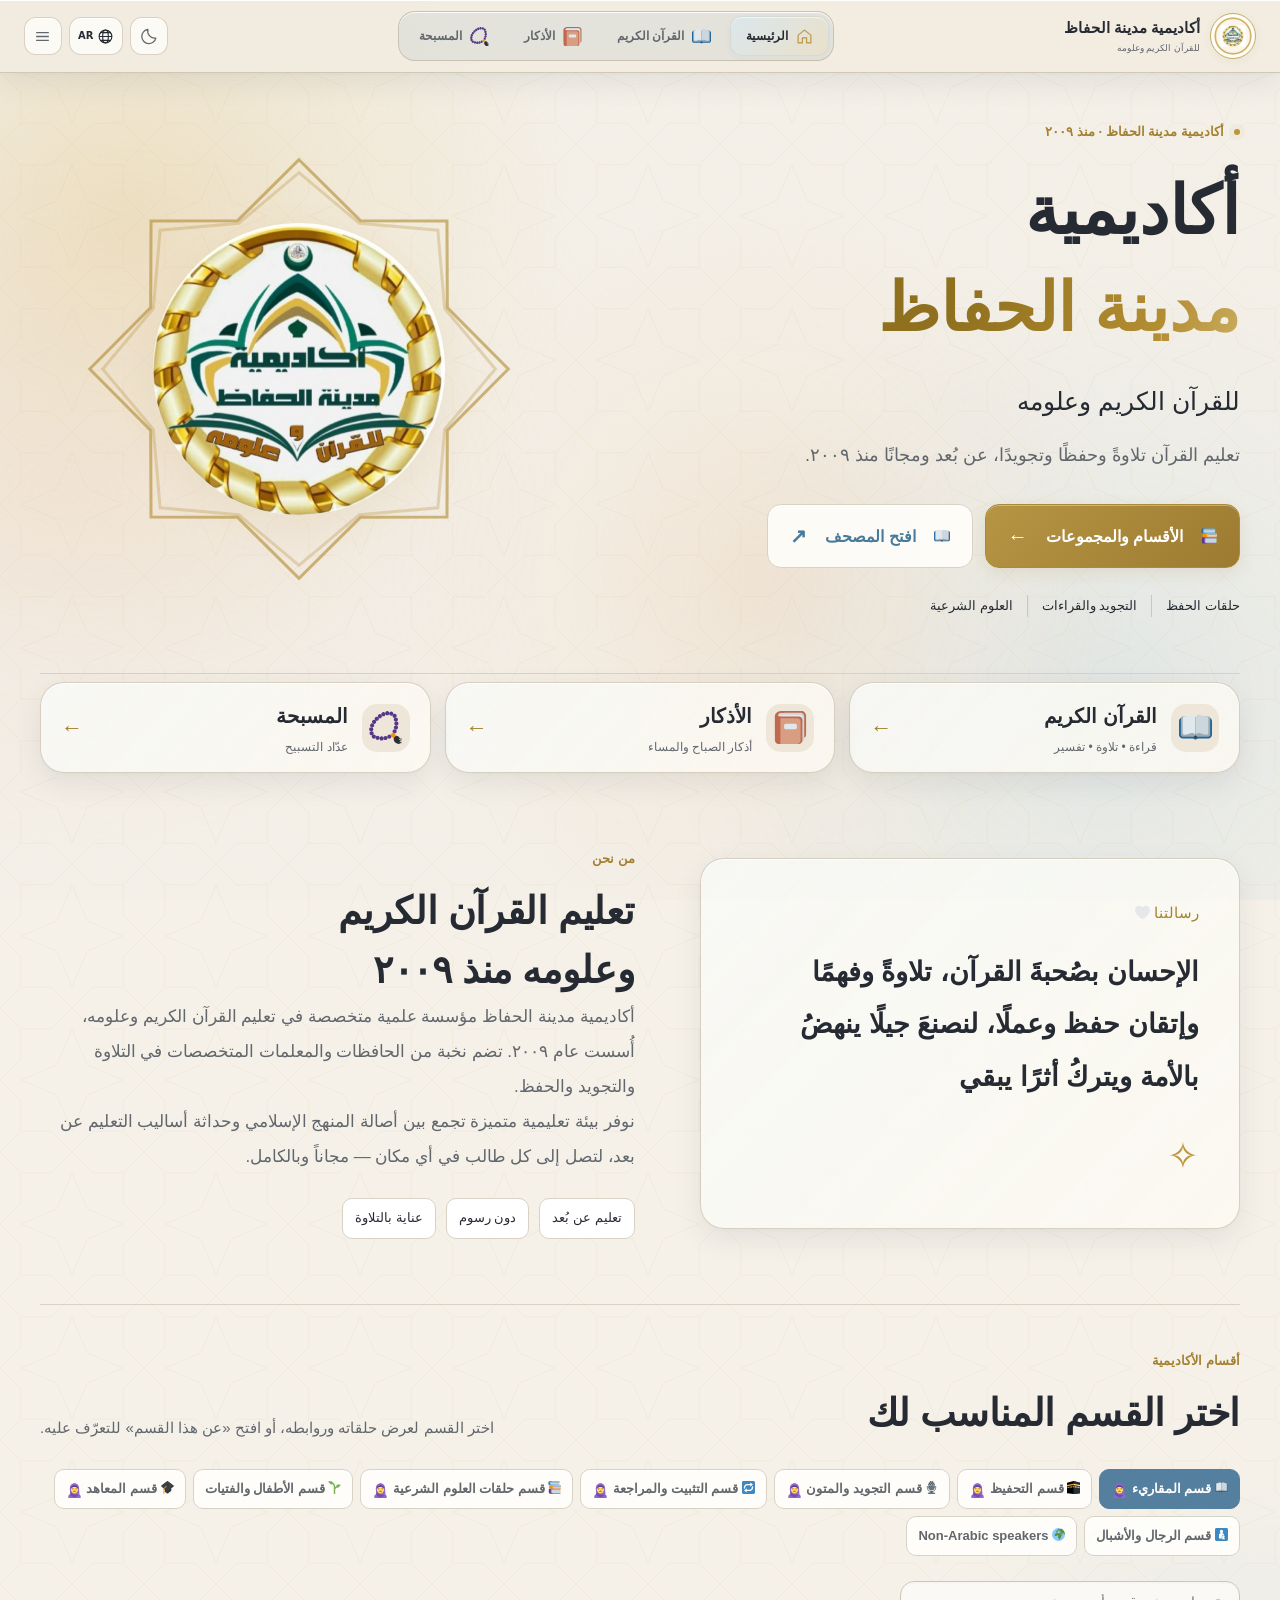
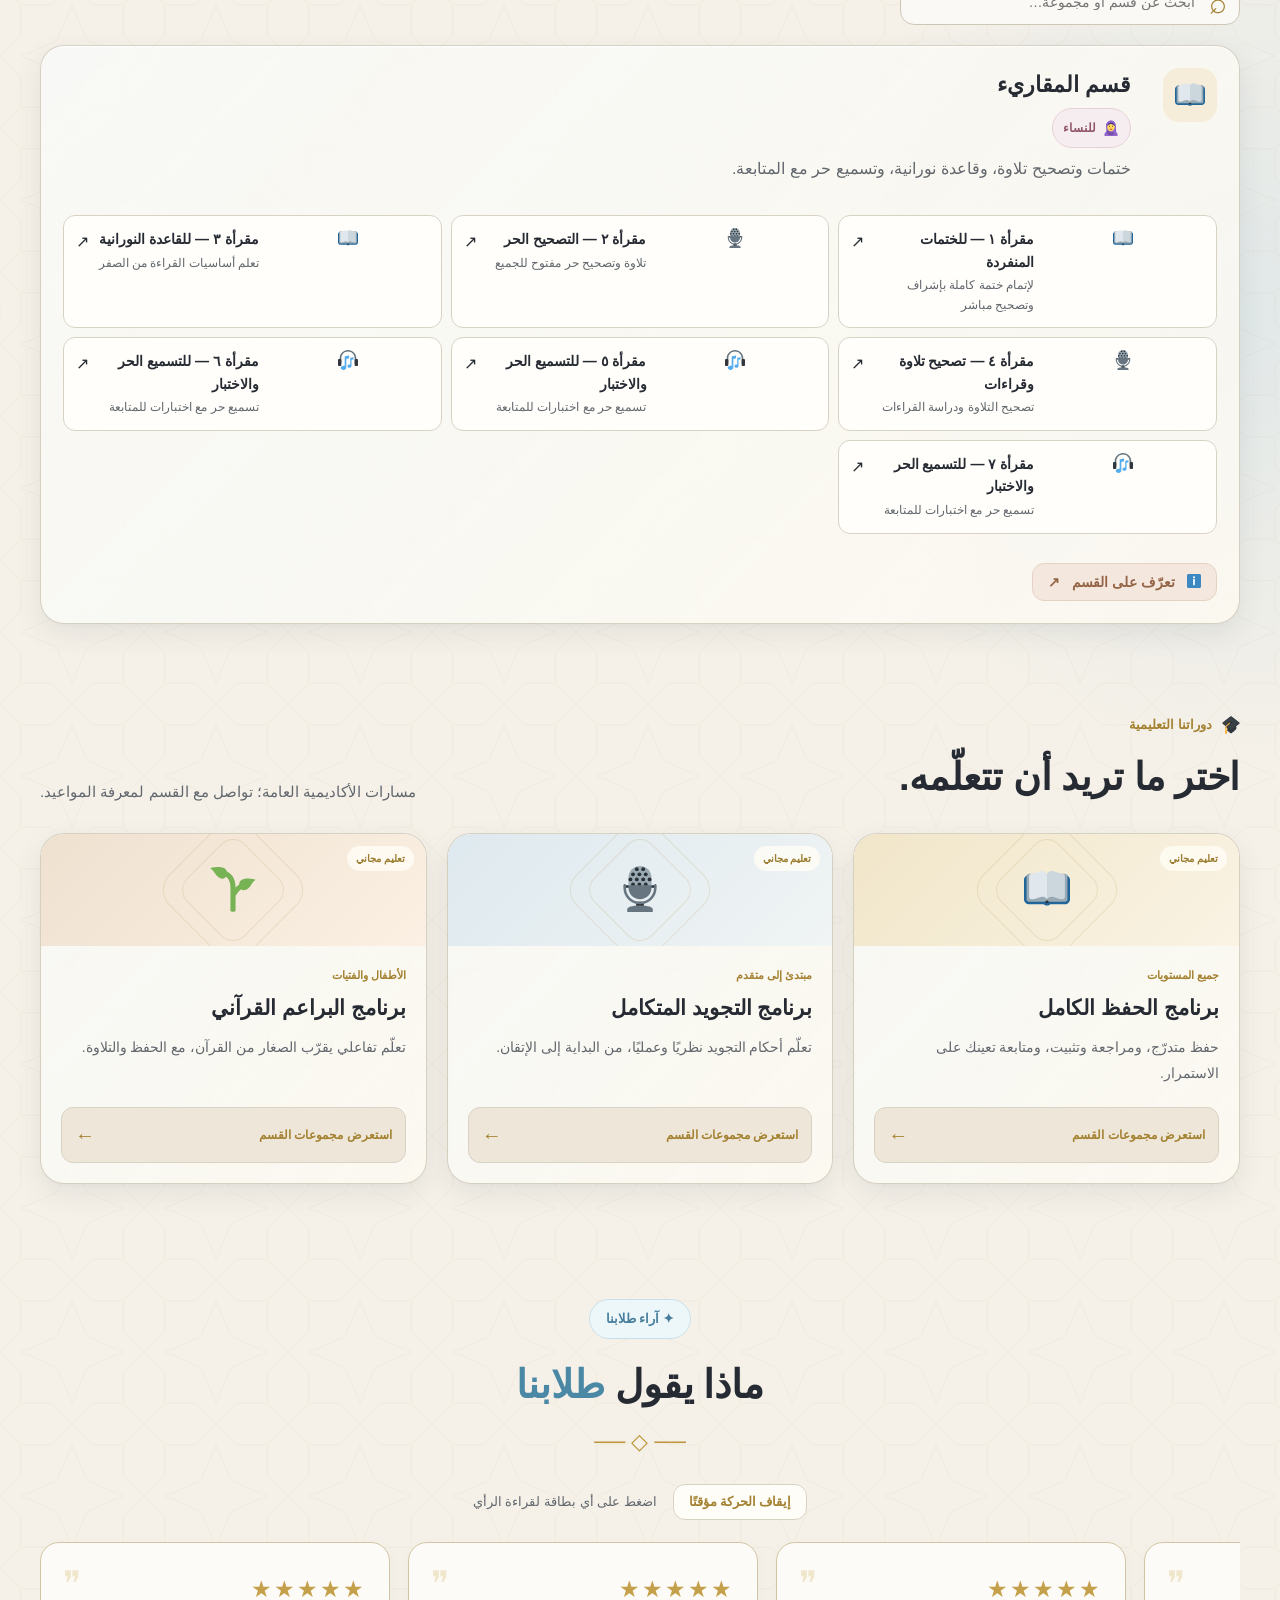
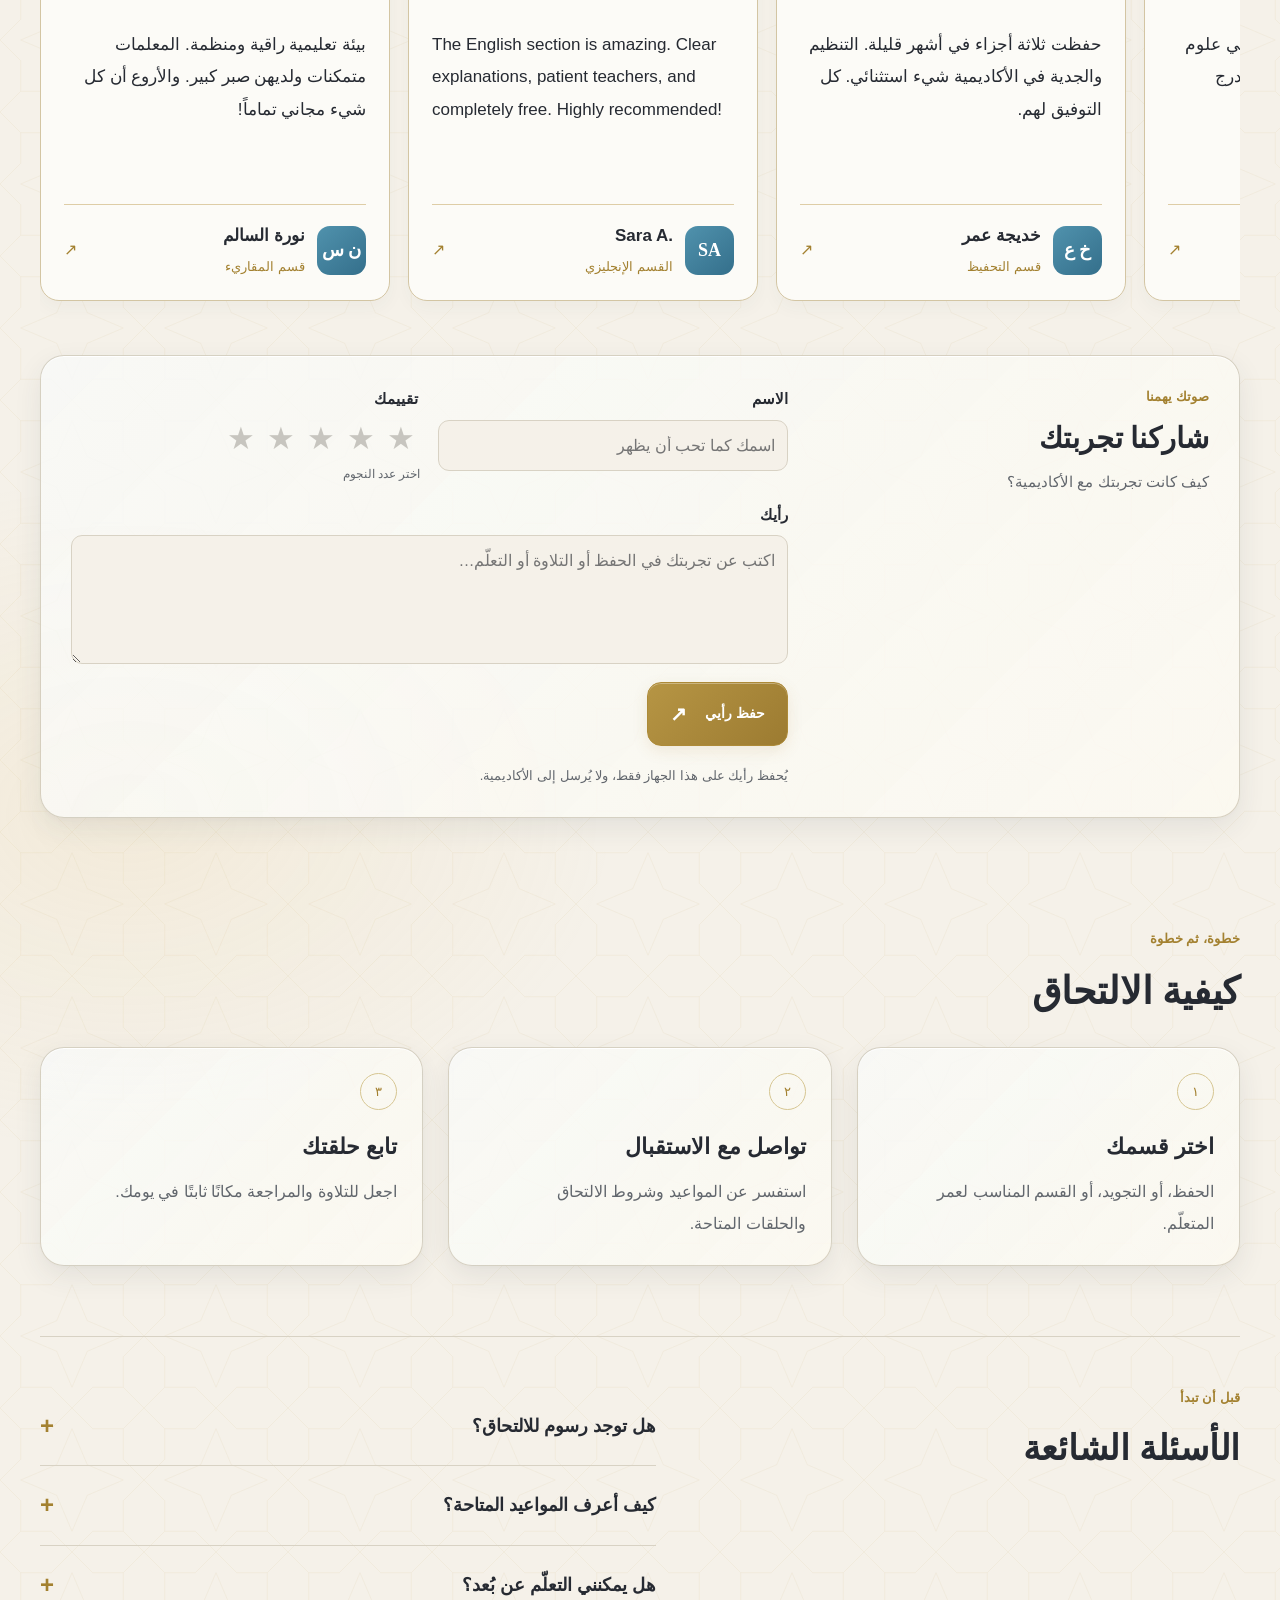
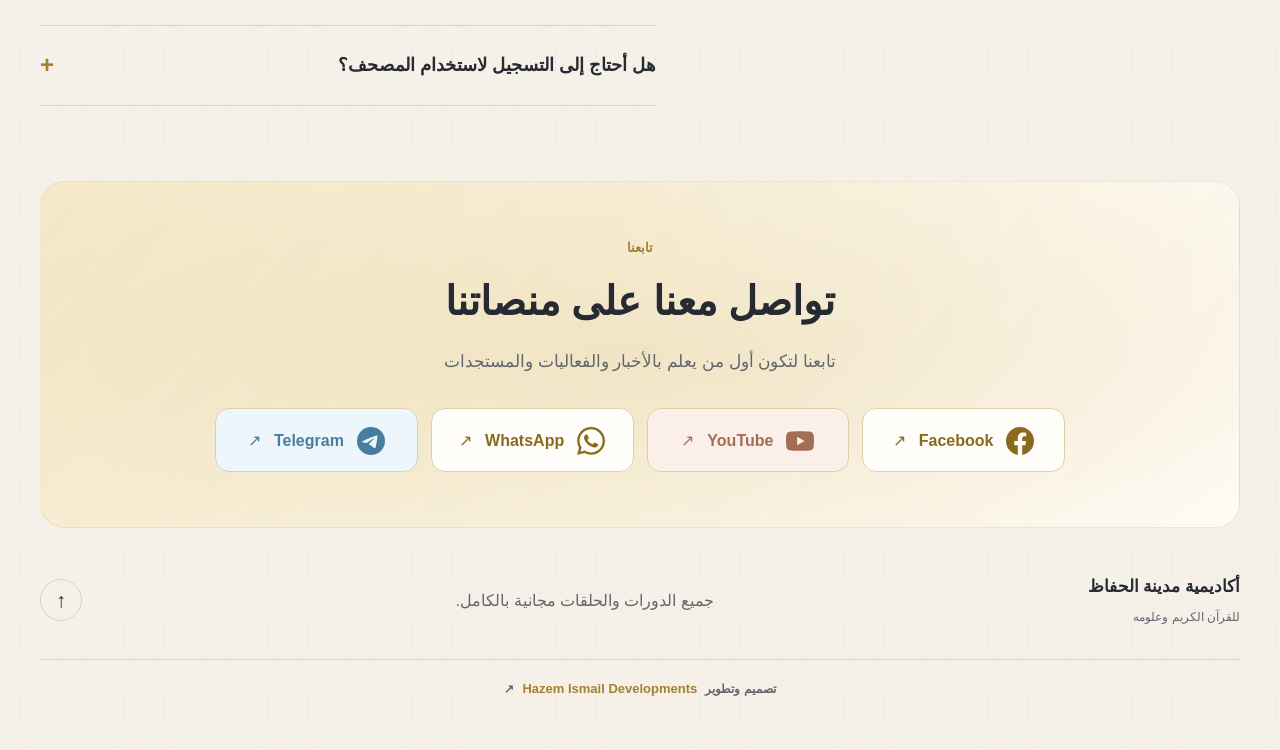
==== commit d0880e21: "Add files via upload" ====
--- a/index.html
+++ b/index.html
@@ -216,6 +216,26 @@
 @media(max-width:700px){body[data-page] .academy-bar{gap:10px!important}body[data-page] .academy-wordmark{font-size:12px!important}body[data-page] .academy-wordmark small{font-size:8px!important}body[data-page] .academy-seal{width:40px!important;height:40px!important;flex-basis:40px}body[data-page] .academy-header .academy-brand img{width:34px!important;height:34px!important}body[data-page] .academy-header .academy-brand{gap:7px!important}body[data-page] .academy-actions .icon-button,body[data-page] .academy-menu summary{width:34px!important;height:36px!important;min-width:34px!important;padding:8px!important}body[data-page=home] .home-hero{min-height:0;padding-bottom:32px}body[data-page=home] .section-heading{align-items:start;gap:12px}body[data-page=home] .course-grid{gap:16px}body[data-page=home] .course-visual{height:92px;min-height:92px}body[data-page=home] .course-visual>span{font-size:40px}body[data-page=home] .course-content{padding:18px}body[data-page=home] .course-content h3{font-size:20px}body[data-page=home] .daily-link{min-height:76px;padding:12px 16px!important}body[data-page=home] .daily-link h3{font-size:18px}body[data-page=home] .daily-symbol{width:42px;height:42px;flex-basis:42px;font-size:27px!important}body[data-page=home] .section-grid .section-icon{width:46px;height:46px;font-size:26px}}
 @media(max-width:360px){body[data-page] .academy-header.app-header{padding:0 10px!important}body[data-page] .academy-wordmark{font-size:11px!important}body[data-page] .academy-bar{gap:6px!important}body[data-page] .academy-actions{gap:4px!important}}
 @media(prefers-reduced-motion:reduce){body[data-page] .academy-header .academy-links a:hover,body[data-page] .academy-mobile a:active{transform:none}}
+
+/* Language control and the corresponding left-to-right interface. */
+.language-control{position:relative;flex-shrink:0}.language-toggle{height:38px;min-width:54px;padding:0 8px;display:flex;align-items:center;justify-content:center;gap:4px;border:1px solid var(--glass-edge);border-radius:12px;background:var(--glass-fill);color:var(--ink);cursor:pointer;box-shadow:inset 0 1px 0 var(--glass-shine)}
+.language-toggle svg{width:17px!important;height:17px!important}.language-toggle>span{font:600 10px/1 system-ui,sans-serif}.language-toggle[aria-expanded=true]{background:var(--soft);border-color:var(--gold)}
+.language-panel{position:absolute;top:48px;inset-inline-end:0;width:238px;max-width:calc(100vw - 32px);padding:12px;background:var(--surface);border:1px solid var(--glass-edge);border-radius:19px;box-shadow:0 18px 48px #17273324,inset 0 1px 0 var(--glass-shine);z-index:90;transform-origin:top center;text-align:start}
+.language-panel[hidden]{display:none}.language-heading{display:block;padding:4px 8px 12px;font-size:13px}.language-panel button{width:100%;display:flex;align-items:center;justify-content:space-between;gap:14px;background:transparent;border:1px solid transparent;border-radius:12px;min-height:44px;padding:10px 12px;cursor:pointer;color:var(--ink);font-size:14px;text-align:start;margin:3px 0}.language-panel button small{font:600 10px system-ui;color:var(--muted)}.language-panel button:hover{background:var(--soft)}.language-panel button[aria-pressed=true]{background:var(--soft);border-color:var(--glass-edge);font-weight:600}.language-panel button[aria-pressed=true] small{color:var(--gold-d)}.language-note{font-size:11px;line-height:1.7;color:var(--muted);padding:10px 8px 2px;margin:8px 0 0;border-top:1px solid var(--line)}
+.language-toggle:focus-visible,.language-panel button:focus-visible{outline:2px solid var(--gold-d);outline-offset:3px}
+html[dir=ltr] body[data-page]{--ui-font:system-ui,-apple-system,BlinkMacSystemFont,'Segoe UI',sans-serif}
+html[dir=ltr] .academy-wordmark{max-width:220px;font-size:13px!important}html[dir=ltr] .academy-wordmark small{font-size:9px!important}
+html[dir=ltr] .home-title{font-size:clamp(36px,4.6vw,64px)!important;line-height:1.2!important;letter-spacing:-1.5px!important}html[dir=ltr] .home-title em{display:inline-block;margin-top:10px}
+html[dir=ltr] :is(.course-content,.daily-link,.section-card,.about-mark,.academy-menu-copy,.testimonial-card,.reader-tools-drawer){text-align:start}
+html[dir=ltr] .course-visual i{right:auto;left:12px}html[dir=ltr] .testimonial-loop-track .testimonial-card{direction:ltr}html[dir=ltr] .testimonial-card>p[lang=ar]{direction:rtl;text-align:right}html[dir=ltr] .testimonial-person strong{unicode-bidi:plaintext}
+html[dir=ltr] .group-link,html[dir=ltr] .tool-option{text-align:start}html[dir=ltr] .section-heading h2,html[dir=ltr] .about-copy h2{font-size:clamp(26px,2.5vw,36px)!important;line-height:1.35}
+html[dir=ltr] .course-content h3{font-size:20px!important;line-height:1.4!important}html[dir=ltr] .course-content button{white-space:normal;text-align:start}
+html[dir=ltr] :is(.mushaf-spread,.madani-page,.verses,.verse,.basmala,.dhikr-text,.ayah-detail,.tafsir-text,#dhikrSelect,.result-preview){direction:rtl}
+html[dir=ltr] .dhikr-text,html[dir=ltr] .ayah-detail,html[dir=ltr] .tafsir-text{text-align:right}
+html[dir=ltr] .review-compose,html[dir=ltr] .setting-row,html[dir=ltr] .reader-toolbar{min-width:0}
+@media(max-width:1080px){html[dir=ltr] .academy-header .academy-links a{padding-inline:8px!important;font-size:11px!important}html[dir=ltr] .academy-wordmark{max-width:175px}}
+@media(max-width:700px){.language-toggle{height:36px;min-width:43px;padding:0 5px;gap:3px}.language-toggle svg{width:15px!important;height:15px!important}.language-toggle>span{font-size:9px}.language-panel{inset-inline-end:-36px}body[data-page] .academy-actions{gap:4px!important}body[data-page] .academy-header .academy-brand{flex:1;min-width:0}body[data-page] .academy-wordmark{min-width:0}html[dir=ltr] .academy-wordmark{font-size:11px!important;max-width:145px;line-height:1.3!important}html[dir=ltr] .academy-wordmark small{font-size:8px!important}html[dir=ltr] .home-title{font-size:37px!important;letter-spacing:-.7px!important}html[dir=ltr] .home-lead{font-size:15px}html[dir=ltr] .home-actions{justify-content:center}html[dir=ltr] .section-heading{flex-direction:column}html[dir=ltr] .directory-tabs button{white-space:normal;text-align:start}html[dir=ltr] .academy-mobile a{font-size:9px!important}}
+@media(max-width:370px){body[data-page] .academy-wordmark{font-size:10px!important}body[data-page] .academy-wordmark small{display:none!important}body[data-page] .academy-seal{width:34px!important;height:34px!important;flex-basis:34px}body[data-page] .academy-header .academy-brand img{width:29px!important;height:29px!important}html[dir=ltr] .academy-wordmark{font-size:10px!important}}
 </style><link rel="icon" href="favicon.ico" sizes="any"><link rel="icon" type="image/png" sizes="32x32" href="favicon-32.png"><link rel="apple-touch-icon" sizes="180x180" href="apple-touch-icon.png"><link rel="canonical" href="https://madinatalhuffaz.com/"><meta property="og:type" content="website"><meta property="og:locale" content="ar_AR"><meta property="og:title" content="أكاديمية مدينة الحفاظ — رحلتك مع القرآن"><meta property="og:description" content="أكاديمية مدينة الحفاظ للقرآن الكريم وعلومه. تعلّم وتدبّر، واقرأ مصحفك وتابع أذكارك في مكان واحد."><meta property="og:url" content="https://madinatalhuffaz.com/"><meta property="og:image" content="https://madinatalhuffaz.com/icon.png"><meta name="twitter:card" content="summary"><meta name="twitter:title" content="أكاديمية مدينة الحفاظ — رحلتك مع القرآن"><meta name="twitter:description" content="أكاديمية مدينة الحفاظ للقرآن الكريم وعلومه. تعلّم وتدبّر، واقرأ مصحفك وتابع أذكارك في مكان واحد."><meta name="twitter:image" content="https://madinatalhuffaz.com/icon.png"></head><body data-page="home"><a class="skip-link" href="#main">تجاوز إلى المحتوى</a><header class="app-header academy-header"><div class="academy-bar"><a class="academy-brand brand" href="index.html" aria-current="page"><span class="academy-seal"><img src="asset-ccbbd131d8.png" alt=""></span><span class="academy-wordmark">أكاديمية مدينة الحفاظ<small>للقرآن الكريم وعلومه</small></span></a><nav class="desktop-nav academy-links" aria-label="التنقل الرئيسي"><a href="index.html" aria-current="page" ><svg viewBox="0 0 24 24" fill="none" stroke="currentColor" stroke-width="1.6" stroke-linecap="round" stroke-linejoin="round" aria-hidden="true"><path d="m3 10 9-7 9 7v11h-6v-7H9v7H3Z"/></svg><span>الرئيسية</span></a><a href="quran.html"><span class="devotion-nav-symbol" aria-hidden="true">📖</span><span>القرآن الكريم</span></a><a href="adhkar.html" ><span class="devotion-nav-symbol" aria-hidden="true">📔</span><span>الأذكار</span></a><a href="tasbih.html" ><span class="devotion-nav-symbol" aria-hidden="true">📿</span><span>المسبحة</span></a></nav><div class="academy-actions"><button class="icon-button" id="themeToggle" aria-label="تغيير المظهر"><svg viewBox="0 0 24 24" fill="none" stroke="currentColor" stroke-width="1.6" stroke-linecap="round" stroke-linejoin="round" aria-hidden="true"><path d="M20 14A9 9 0 0 1 10 3a9 9 0 1 0 10 11Z"/></svg></button><details class="academy-menu"><summary aria-label="روابط الأكاديمية"><svg viewBox="0 0 24 24" fill="none" stroke="currentColor" stroke-width="1.6"><path d="M4 7h16M4 12h16M4 17h16"/></svg></summary><nav aria-label="عن الأكاديمية"><span>تعرّف على الأكاديمية</span><a href="index.html#about">من نحن<span aria-hidden="true">↗</span></a><a href="index.html#depts">الأقسام<span aria-hidden="true">↗</span></a><a href="index.html#programs">الدورات التعليمية<span aria-hidden="true">↗</span></a><a href="index.html#faq">الأسئلة الشائعة<span aria-hidden="true">↗</span></a><a href="index.html#social">تواصل معنا<span aria-hidden="true">↗</span></a><a class="academy-join" href="index.html#depts">ابدأ التعلم مجانًا</a></nav></details></div></div></header><main id="main" class="home-main"><section class="home-hero home-wrap" id="hero"><div class="hero-message"><div class="home-kicker"><span></span>أكاديمية مدينة الحفاظ · منذ ٢٠٠٩</div><h1 class="home-title">أكاديمية<br><em>مدينة الحفاظ</em></h1><p class="home-lead">للقرآن الكريم وعلومه<br><span>تعليم القرآن تلاوةً وحفظًا وتجويدًا، عن بُعد ومجانًا منذ ٢٠٠٩.</span></p><div class="home-actions"><a class="home-button filled" href="#depts">📚 الأقسام والمجموعات <span>←</span></a><a class="home-button outline" href="quran.html">📖 افتح المصحف <span>↗</span></a></div><div class="hero-signature"><span>حلقات الحفظ</span><span>التجويد والقراءات</span><span>العلوم الشرعية</span></div></div><div class="hero-emblem" aria-hidden="true"><div class="quiet-seal"><svg class="seal-star star-one" viewBox="0 0 300 300"><polygon points="150,4 192.86054442489007,46.52549235873589 253.23759005323595,46.762409946764066 253.4745076412641,107.13945557510993 296,150 253.4745076412641,192.86054442489007 253.23759005323595,253.23759005323592 192.86054442489007,253.4745076412641 150,296 107.13945557510995,253.4745076412641 46.762409946764066,253.23759005323595 46.5254923587359,192.86054442489012 4,150.00000000000003 46.5254923587359,107.1394555751099 46.76240994676404,46.762409946764066 107.13945557510988,46.5254923587359"/></svg><svg class="seal-star star-two" viewBox="0 0 300 300"><polygon points="150,13 192.09517756015987,48.37325142375846 246.873629022557,53.126370977443 251.62674857624154,107.90482243984013 287,150 251.62674857624154,192.09517756015987 246.873629022557,246.873629022557 192.09517756015987,251.62674857624154 150,287 107.90482243984013,251.62674857624154 53.126370977443,246.873629022557 48.37325142375849,192.09517756015993 13,150.00000000000003 48.373251423758475,107.9048224398401 53.126370977442974,53.126370977443 107.90482243984006,48.37325142375849"/></svg><div class="quiet-logo"><img src="asset-8069e143fb.jpg" alt=""></div></div></div><a class="hero-scroll" href="#daily-tools">مساحتك اليومية <span>↓</span></a></section>
 <section class="home-daily home-wrap" id="daily-tools" aria-label="المصحف والأذكار والمسبحة"><div class="daily-links"><a class="daily-link" href="quran.html"><span class="daily-symbol" aria-hidden="true">📖</span><span><h3>القرآن الكريم</h3><p>قراءة • تلاوة • تفسير</p></span><span class="shortcut-arrow">←</span></a><a class="daily-link" href="adhkar.html"><span class="daily-symbol" aria-hidden="true">📔</span><span><h3>الأذكار</h3><p>أذكار الصباح والمساء</p></span><span class="shortcut-arrow">←</span></a><a class="daily-link" href="tasbih.html"><span class="daily-symbol" aria-hidden="true">📿</span><span><h3>المسبحة</h3><p>عدّاد التسبيح</p></span><span class="shortcut-arrow">←</span></a></div></section>
 <section class="home-about home-wrap home-reveal" id="about"><div class="about-mark mission-mark"><span>رسالتنا 🤍</span><p>الإحسان بصُحبةَ القرآن، تلاوةً وفهمًا وإتقان حفظ وعملًا، لنصنعَ جيلًا ينهضُ بالأمة ويتركُ أثرًا يبقي</p><span class="small-star" aria-hidden="true">✧</span></div><div class="about-copy"><span class="home-kicker">من نحن</span><h2>تعليم القرآن الكريم<br>وعلومه منذ ٢٠٠٩</h2><p>أكاديمية مدينة الحفاظ مؤسسة علمية متخصصة في تعليم القرآن الكريم وعلومه، أُسست عام ٢٠٠٩. تضم نخبة من الحافظات والمعلمات المتخصصات في التلاوة والتجويد والحفظ.</p><p>نوفر بيئة تعليمية متميزة تجمع بين أصالة المنهج الإسلامي وحداثة أساليب التعليم عن بعد، لتصل إلى كل طالب في أي مكان — مجاناً وبالكامل.</p><div class="about-values"><span>تعليم عن بُعد</span><span>دون رسوم</span><span>عناية بالتلاوة</span></div></div></section>
@@ -262,7 +282,7 @@
   function close(focus=false){if(!menu.open)return;animation?.cancel();closing=true;trigger.setAttribute('aria-expanded','false');const finish=()=>{if(!closing)return;menu.open=false;closing=false;if(focus)trigger.focus()};if(reduced()){finish();return}animation=panel.animate([{opacity:1,transform:'translateY(0) scale(1)'},{opacity:0,transform:'translateY(-7px) scale(.98)'}],{duration:150,easing:'ease-in'});animation.onfinish=finish;}
   function open(){animation?.cancel();closing=false;menu.open=true;trigger.setAttribute('aria-expanded','true');if(!reduced())animation=panel.animate([{opacity:0,transform:'translateY(-10px) scale(.97)'},{opacity:1,transform:'translateY(0) scale(1)'}],{duration:260,easing:'cubic-bezier(.2,.8,.2,1)'});}
   trigger.addEventListener('click',event=>{event.preventDefault();menu.open&&!closing?close():open()});head.querySelector('button').onclick=()=>close(true);
-  document.addEventListener('click',event=>{if(!menu.contains(event.target))close()});document.addEventListener('keydown',event=>{if(event.key==='Escape'&&menu.open){event.preventDefault();close(true)}});menu.addEventListener('focusout',()=>queueMicrotask(()=>{if(!menu.contains(document.activeElement))close()}));links.forEach(link=>link.addEventListener('click',()=>close()));
+  document.addEventListener('click',event=>{if(!menu.contains(event.target))close()});document.addEventListener('keydown',event=>{if(event.key==='Escape'&&menu.open){event.preventDefault();close(true)}});menu.addEventListener('focusout',()=>setTimeout(()=>{if(!menu.contains(document.activeElement))close()}));links.forEach(link=>link.addEventListener('click',()=>close()));
  }
  // Preserve each page's theme logic while animating the visible change.
  const theme=document.querySelector('#themeToggle,#themeBtn');
@@ -274,7 +294,7 @@
 </script><script >'use strict';
 (()=>{if(!matchMedia('(prefers-reduced-motion: reduce)').matches&&'IntersectionObserver'in window){document.documentElement.classList.add('motion-ready');const observer=new IntersectionObserver(entries=>entries.forEach(entry=>{if(entry.isIntersecting){entry.target.classList.add('visible');observer.unobserve(entry.target)}}),{threshold:.08});document.querySelectorAll('.home-reveal').forEach(n=>observer.observe(n));}document.querySelectorAll('.faq-list details').forEach(item=>item.addEventListener('toggle',()=>{if(item.open)document.querySelectorAll('.faq-list details').forEach(other=>{if(other!==item)other.open=false})}));})();
 
-(()=>{const groups=[{"id":"p-maqari","title":"قسم المقاريء","icon":"📖","links":[{"url":"https://t.me/+hbZ5PdMg3IM3NWE0","name":"مقرأة ١ — للختمات المنفردة","description":"لإتمام ختمة كاملة بإشراف وتصحيح مباشر"},{"url":"https://t.me/+lJorHSDx64M5Y2Q0","name":"مقرأة ٢ — التصحيح الحر","description":"تلاوة وتصحيح حر مفتوح للجميع"},{"url":"https://t.me/+9-BFn5SVaJQwYjE0","name":"مقرأة ٣ — للقاعدة النورانية","description":"تعلم أساسيات القراءة من الصفر"},{"url":"https://t.me/+acfiY1YydItiZjc8","name":"مقرأة ٤ — تصحيح تلاوة وقراءات","description":"تصحيح التلاوة ودراسة القراءات"},{"url":"https://t.me/+1xsiOkR0ryI3ODA0","name":"مقرأة ٥ — للتسميع الحر والاختبار","description":"تسميع حر مع اختبارات للمتابعة"},{"url":"https://t.me/+YCfYHRAcDPQ4ZTlk","name":"مقرأة ٦ — للتسميع الحر والاختبار","description":"تسميع حر مع اختبارات للمتابعة"},{"url":"https://t.me/+kUMjHSoWtWgzNzY0","name":"مقرأة ٧ — للتسميع الحر والاختبار","description":"تسميع حر مع اختبارات للمتابعة"}]},{"id":"p-tahfiz","title":"قسم التحفيظ","icon":"🕋","links":[{"url":"https://t.me/+LadQmSRu1PxhZmJk","name":"الاستقبال","description":"بوابة التسجيل والانضمام لقسم التحفيظ"},{"url":"https://t.me/+nBF3eaOWdcJhMzk8","name":"الإعلانات","description":"آخر الأخبار ومواعيد الحلقات"}]},{"id":"p-tajwid","title":"قسم التجويد والمتون","icon":"🎙️","links":[{"url":"https://t.me/+7rii0vIjopdiMzU0","name":"استقبال التجويد","description":"سجّل في قسم التجويد والمتون للحصول على إجازة"}]},{"id":"p-tathbit","title":"قسم التثبيت والمراجعة","icon":"🔁","links":[{"url":"https://t.me/+AtnDiF8X7xc1Njhk","name":"تسميع رفيقات","description":"مجموعة التسميع المتبادل لتثبيت المحفوظ"}]},{"id":"p-halaqat","title":"قسم حلقات العلوم الشرعية","icon":"📚","links":[{"url":"https://t.me/+VnWsksfKnPOmh0Rm","name":"الإعلانات","description":"متابعة أخبار وجداول الحلقات العامة"}]},{"id":"p-baraem","title":"قسم الأطفال والفتيات","icon":"🌱","links":[{"url":"https://t.me/+AdxlrAVNARU5NzE0","name":"الاستقبال","description":"تسجيل الأطفال والانضمام لمجموعة البراعم"},{"url":"https://t.me/+--bsK1RdZ-kwNmE0","name":"الإعلانات","description":"أخبار وأنشطة ومسابقات قسم الأطفال والفتيات"}]},{"id":"p-maahid","title":"قسم المعاهد","icon":"🎓","links":[{"url":"https://t.me/+bOYSNyrJjagzNjM0","name":"معهد النساء للقرآن وعلومه","description":"للنساء — تعليم القرآن الكريم وعلومه"},{"url":"https://t.me/+EXyeC2CXGyFjODBk","name":"معهد مدينة الحفاظ للعلوم الشرعية للنساء","description":"التسجيل والانضمام للمعهد"},{"url":"https://t.me/+oRK_ZypTLWRkNzZk","name":"معهد الأطفال","description":"للأطفال (٧–١٢ سنة) — منهج تأسيسي متكامل"},{"url":"https://t.me/+xyi_wDbknydhYjNk","name":"استقبال تحفيظ أزهري للأطفال","description":"للأطفال — التسجيل في التحفيظ الأزهري"},{"url":"https://chat.whatsapp.com/H1XUK9ueSKs82woEtBVzF8","name":"معهد الرجال والأشبال","description":"للرجال والأشبال (١٣+ سنة) — برنامج علمي وتربوي"}]},{"id":"p-rijal","title":"قسم الرجال والأشبال","icon":"👨‍👦","links":[{"url":"https://chat.whatsapp.com/H1XUK9ueSKs82woEtBVzF8","name":"الاستقبال","description":"انضم لقسم الرجال والأشبال وابدأ رحلتك"}]},{"id":"p-aajam","title":"Non-Arabic speakers","icon":"🌍","links":[{"url":"https://chat.whatsapp.com/DczI5eHXBFsF56Hs1QrziO","name":"القسم الإنجليزي","description":"English Section — Quran for English speakers"},{"url":"https://chat.whatsapp.com/ExJmpOrLBMf2cQ1CZyoypw","name":"القسم الفرنسي","description":"Section Française — Coran en français"}]}],descriptions=["ختمات وتصحيح تلاوة، وقاعدة نورانية، وتسميع حر مع المتابعة.","حلقات لحفظ القرآن الكريم، مع مجموعات للاستقبال ومتابعة الإعلانات.","دراسة أحكام التجويد والمتون، والتطبيق العملي على التلاوة.","تسميع متبادل ومراجعة منتظمة لتثبيت ما حفظت من القرآن.","حلقات العلوم الشرعية؛ تابع الجداول والمواعيد من قناة الإعلانات.","حفظ وتلاوة وأنشطة قرآنية للأطفال والفتيات.","معاهد القرآن وعلومه والعلوم الشرعية للنساء والأطفال والرجال.","حلقات ومعهد للرجال والأشبال، والتسجيل عبر مجموعة الاستقبال.","تعليم القرآن للناطقين بالإنجليزية والفرنسية."];const search=document.getElementById('groupSearch'),cards=[...document.querySelectorAll('.section-card')],tabs=[...document.querySelectorAll('[data-section-filter]')],dialog=document.getElementById('sectionDialog');let filter='p-maqari',opener,closing=false;const norm=s=>App.normalize(s).replace(/ة/g,'ه');function render(){const q=norm(search.value);const matches=groups.map((g,i)=>!q||norm(g.title+' '+descriptions[i]+' '+g.links.map(l=>l.name+' '+l.description).join(' ')).includes(q));if(!matches[groups.findIndex(g=>g.id===filter)])filter=groups[matches.indexOf(true)]?.id||'';cards.forEach((card,i)=>{const wasHidden=card.hidden;card.hidden=groups[i].id!==filter||!matches[i];if(wasHidden&&!card.hidden&&!App.reduced())card.animate([{opacity:0,transform:'translateY(16px) scale(.98)'},{opacity:1,transform:'translateY(0) scale(1)'}],{duration:360,easing:'cubic-bezier(.2,.8,.2,1)'})});tabs.forEach((t,i)=>{t.hidden=!matches[i];t.setAttribute('aria-pressed',t.dataset.sectionFilter===filter)});document.getElementById('groupCount').textContent=q?App.ar(matches.filter(Boolean).length)+' أقسام مطابقة':'';document.getElementById('groupsEmpty').hidden=matches.some(Boolean);} tabs.forEach(t=>t.onclick=()=>{filter=t.dataset.sectionFilter;search.value='';render()});search.oninput=render;function open(id,button){const i=groups.findIndex(g=>g.id===id);if(i<0)return;opener=button;const g=groups[i];dialog.querySelector('.dialog-symbol').textContent=g.icon;document.getElementById('sectionDialogTitle').textContent=g.title;document.getElementById('sectionDialogDescription').textContent=descriptions[i];const links=dialog.querySelector('.dialog-links');links.replaceChildren();g.links.forEach(l=>{const a=document.createElement('a');a.className='group-link';a.href=l.url;a.target='_blank';a.rel='noopener';const text=document.createElement('span'),strong=document.createElement('strong'),small=document.createElement('small');strong.textContent=l.name;small.textContent=l.description;text.append(strong,small);const arrow=document.createElement('span');arrow.textContent='↗';a.append(text,arrow);links.append(a)});dialog.showModal();document.body.style.overflow='hidden';if(!App.reduced())dialog.animate([{opacity:0,transform:'translateY(24px) scale(.12)'},{opacity:1,transform:'translateY(0) scale(1)'}],{duration:460,easing:'cubic-bezier(.2,.8,.2,1)'});}async function close(){if(closing)return;closing=true;if(!App.reduced())await dialog.animate([{opacity:1,transform:'translateY(0)'},{opacity:0,transform:'translateY(18px)'}],{duration:180}).finished;dialog.close();document.body.style.overflow='';closing=false;opener?.focus({preventScroll:true})}document.querySelectorAll('[data-open-group]').forEach(b=>b.onclick=()=>open(b.dataset.openGroup,b));dialog.querySelector('.dialog-close').onclick=close;dialog.addEventListener('cancel',e=>{e.preventDefault();close()});dialog.addEventListener('click',e=>{const r=dialog.getBoundingClientRect();if(e.target===dialog&&(e.clientX<r.left||e.clientX>r.right||e.clientY<r.top||e.clientY>r.bottom))close()});render()})();// A fresh homepage visit starts at the hero; explicit section links keep their destination.
+(()=>{const groups=[{"id":"p-maqari","title":"قسم المقاريء","icon":"📖","links":[{"url":"https://t.me/+hbZ5PdMg3IM3NWE0","name":"مقرأة ١ — للختمات المنفردة","description":"لإتمام ختمة كاملة بإشراف وتصحيح مباشر"},{"url":"https://t.me/+lJorHSDx64M5Y2Q0","name":"مقرأة ٢ — التصحيح الحر","description":"تلاوة وتصحيح حر مفتوح للجميع"},{"url":"https://t.me/+9-BFn5SVaJQwYjE0","name":"مقرأة ٣ — للقاعدة النورانية","description":"تعلم أساسيات القراءة من الصفر"},{"url":"https://t.me/+acfiY1YydItiZjc8","name":"مقرأة ٤ — تصحيح تلاوة وقراءات","description":"تصحيح التلاوة ودراسة القراءات"},{"url":"https://t.me/+1xsiOkR0ryI3ODA0","name":"مقرأة ٥ — للتسميع الحر والاختبار","description":"تسميع حر مع اختبارات للمتابعة"},{"url":"https://t.me/+YCfYHRAcDPQ4ZTlk","name":"مقرأة ٦ — للتسميع الحر والاختبار","description":"تسميع حر مع اختبارات للمتابعة"},{"url":"https://t.me/+kUMjHSoWtWgzNzY0","name":"مقرأة ٧ — للتسميع الحر والاختبار","description":"تسميع حر مع اختبارات للمتابعة"}]},{"id":"p-tahfiz","title":"قسم التحفيظ","icon":"🕋","links":[{"url":"https://t.me/+LadQmSRu1PxhZmJk","name":"الاستقبال","description":"بوابة التسجيل والانضمام لقسم التحفيظ"},{"url":"https://t.me/+nBF3eaOWdcJhMzk8","name":"الإعلانات","description":"آخر الأخبار ومواعيد الحلقات"}]},{"id":"p-tajwid","title":"قسم التجويد والمتون","icon":"🎙️","links":[{"url":"https://t.me/+7rii0vIjopdiMzU0","name":"استقبال التجويد","description":"سجّل في قسم التجويد والمتون للحصول على إجازة"}]},{"id":"p-tathbit","title":"قسم التثبيت والمراجعة","icon":"🔁","links":[{"url":"https://t.me/+AtnDiF8X7xc1Njhk","name":"تسميع رفيقات","description":"مجموعة التسميع المتبادل لتثبيت المحفوظ"}]},{"id":"p-halaqat","title":"قسم حلقات العلوم الشرعية","icon":"📚","links":[{"url":"https://t.me/+VnWsksfKnPOmh0Rm","name":"الإعلانات","description":"متابعة أخبار وجداول الحلقات العامة"}]},{"id":"p-baraem","title":"قسم الأطفال والفتيات","icon":"🌱","links":[{"url":"https://t.me/+AdxlrAVNARU5NzE0","name":"الاستقبال","description":"تسجيل الأطفال والانضمام لمجموعة البراعم"},{"url":"https://t.me/+--bsK1RdZ-kwNmE0","name":"الإعلانات","description":"أخبار وأنشطة ومسابقات قسم الأطفال والفتيات"}]},{"id":"p-maahid","title":"قسم المعاهد","icon":"🎓","links":[{"url":"https://t.me/+bOYSNyrJjagzNjM0","name":"معهد النساء للقرآن وعلومه","description":"للنساء — تعليم القرآن الكريم وعلومه"},{"url":"https://t.me/+EXyeC2CXGyFjODBk","name":"معهد مدينة الحفاظ للعلوم الشرعية للنساء","description":"التسجيل والانضمام للمعهد"},{"url":"https://t.me/+oRK_ZypTLWRkNzZk","name":"معهد الأطفال","description":"للأطفال (٧–١٢ سنة) — منهج تأسيسي متكامل"},{"url":"https://t.me/+xyi_wDbknydhYjNk","name":"استقبال تحفيظ أزهري للأطفال","description":"للأطفال — التسجيل في التحفيظ الأزهري"},{"url":"https://chat.whatsapp.com/H1XUK9ueSKs82woEtBVzF8","name":"معهد الرجال والأشبال","description":"للرجال والأشبال (١٣+ سنة) — برنامج علمي وتربوي"}]},{"id":"p-rijal","title":"قسم الرجال والأشبال","icon":"👨‍👦","links":[{"url":"https://chat.whatsapp.com/H1XUK9ueSKs82woEtBVzF8","name":"الاستقبال","description":"انضم لقسم الرجال والأشبال وابدأ رحلتك"}]},{"id":"p-aajam","title":"Non-Arabic speakers","icon":"🌍","links":[{"url":"https://chat.whatsapp.com/DczI5eHXBFsF56Hs1QrziO","name":"القسم الإنجليزي","description":"English Section — Quran for English speakers"},{"url":"https://chat.whatsapp.com/ExJmpOrLBMf2cQ1CZyoypw","name":"القسم الفرنسي","description":"Section Française — Coran en français"}]}],descriptions=["ختمات وتصحيح تلاوة، وقاعدة نورانية، وتسميع حر مع المتابعة.","حلقات لحفظ القرآن الكريم، مع مجموعات للاستقبال ومتابعة الإعلانات.","دراسة أحكام التجويد والمتون، والتطبيق العملي على التلاوة.","تسميع متبادل ومراجعة منتظمة لتثبيت ما حفظت من القرآن.","حلقات العلوم الشرعية؛ تابع الجداول والمواعيد من قناة الإعلانات.","حفظ وتلاوة وأنشطة قرآنية للأطفال والفتيات.","معاهد القرآن وعلومه والعلوم الشرعية للنساء والأطفال والرجال.","حلقات ومعهد للرجال والأشبال، والتسجيل عبر مجموعة الاستقبال.","تعليم القرآن للناطقين بالإنجليزية والفرنسية."];const search=document.getElementById('groupSearch'),cards=[...document.querySelectorAll('.section-card')],tabs=[...document.querySelectorAll('[data-section-filter]')],dialog=document.getElementById('sectionDialog');let filter='p-maqari',opener,closing=false;const norm=s=>App.normalize(s).replace(/ة/g,'ه');function render(){const q=norm(search.value);const matches=groups.map((g,i)=>!q||norm([g.title,descriptions[i],...g.links.flatMap(l=>[l.name,l.description])].flatMap(text=>[text,window.I18n?.t(text)||text]).join(' ')).includes(q));if(!matches[groups.findIndex(g=>g.id===filter)])filter=groups[matches.indexOf(true)]?.id||'';cards.forEach((card,i)=>{const wasHidden=card.hidden;card.hidden=groups[i].id!==filter||!matches[i];if(wasHidden&&!card.hidden&&!App.reduced())card.animate([{opacity:0,transform:'translateY(16px) scale(.98)'},{opacity:1,transform:'translateY(0) scale(1)'}],{duration:360,easing:'cubic-bezier(.2,.8,.2,1)'})});tabs.forEach((t,i)=>{t.hidden=!matches[i];t.setAttribute('aria-pressed',t.dataset.sectionFilter===filter)});document.getElementById('groupCount').textContent=q?App.ar(matches.filter(Boolean).length)+' أقسام مطابقة':'';document.getElementById('groupsEmpty').hidden=matches.some(Boolean);} tabs.forEach(t=>t.onclick=()=>{filter=t.dataset.sectionFilter;search.value='';render()});search.oninput=render;function open(id,button){const i=groups.findIndex(g=>g.id===id);if(i<0)return;opener=button;const g=groups[i];dialog.querySelector('.dialog-symbol').textContent=g.icon;document.getElementById('sectionDialogTitle').textContent=g.title;document.getElementById('sectionDialogDescription').textContent=descriptions[i];const links=dialog.querySelector('.dialog-links');links.replaceChildren();g.links.forEach(l=>{const a=document.createElement('a');a.className='group-link';a.href=l.url;a.target='_blank';a.rel='noopener';const text=document.createElement('span'),strong=document.createElement('strong'),small=document.createElement('small');strong.textContent=l.name;small.textContent=l.description;text.append(strong,small);const arrow=document.createElement('span');arrow.textContent='↗';a.append(text,arrow);links.append(a)});dialog.showModal();document.body.style.overflow='hidden';if(!App.reduced())dialog.animate([{opacity:0,transform:'translateY(24px) scale(.12)'},{opacity:1,transform:'translateY(0) scale(1)'}],{duration:460,easing:'cubic-bezier(.2,.8,.2,1)'});}async function close(){if(closing)return;closing=true;if(!App.reduced())await dialog.animate([{opacity:1,transform:'translateY(0)'},{opacity:0,transform:'translateY(18px)'}],{duration:180}).finished;dialog.close();document.body.style.overflow='';closing=false;opener?.focus({preventScroll:true})}document.querySelectorAll('[data-open-group]').forEach(b=>b.onclick=()=>open(b.dataset.openGroup,b));dialog.querySelector('.dialog-close').onclick=close;dialog.addEventListener('cancel',e=>{e.preventDefault();close()});dialog.addEventListener('click',e=>{const r=dialog.getBoundingClientRect();if(e.target===dialog&&(e.clientX<r.left||e.clientX>r.right||e.clientY<r.top||e.clientY>r.bottom))close()});render()})();// A fresh homepage visit starts at the hero; explicit section links keep their destination.
 (()=>{if('scrollRestoration' in history)history.scrollRestoration='manual';const reset=()=>{if(location.hash)return;const root=document.documentElement,previous=root.style.scrollBehavior;root.style.scrollBehavior='auto';window.scrollTo(0,0);requestAnimationFrame(()=>{window.scrollTo(0,0);root.style.scrollBehavior=previous})};reset();window.addEventListener('pageshow',reset);})();
 
 </script><script >'use strict';
@@ -294,4 +314,50 @@
 form.addEventListener('submit',async event=>{event.preventDefault();if(!form.reportValidity())return;const review={name:name.value.trim(),rating:rating(),review:text.value.trim()};if(!review.name||review.review.length<10){status.textContent='يرجى إدخال الاسم ورأي من عشرة أحرف على الأقل.';return}if(!destination.endpoint&&!destination.email){const saved=App.set('mh-submitted-review-v1',{...review,savedAt:new Date().toISOString()});if(!saved){status.textContent='تعذّر حفظ رأيك. يرجى المحاولة مجددًا.';return}clearTimeout(timer);form.reset();paintRating();try{localStorage.removeItem('mh-review-draft-v1')}catch{}draftStatus.textContent='';status.textContent='✓ تم حفظ رأيك بنجاح على هذا الجهاز. شكرًا لمشاركتك!';status.classList.add('review-saved');if(motion())status.animate([{opacity:0,transform:'translateY(8px)'},{opacity:1,transform:'translateY(0)'}],{duration:250,easing:'ease-out'});return}if(destination.email){location.href='mailto:'+destination.email+'?subject='+encodeURIComponent('رأي جديد — أكاديمية مدينة الحفاظ')+'&body='+encodeURIComponent('الاسم: '+review.name+'\nالتقييم: '+review.rating+'/5\n\n'+review.review);status.textContent='تم فتح رسالة في تطبيق البريد. اضغط إرسال هناك لإرسال رأيك.';return}send.disabled=true;status.textContent='جارٍ إرسال رأيك…';const controller=new AbortController(),timeout=setTimeout(()=>controller.abort(),15000);try{const response=await fetch(destination.endpoint,{method:'POST',headers:{'Content-Type':'application/json','Accept':'application/json'},body:JSON.stringify(review),signal:controller.signal});if(!response.ok)throw Error('Submission failed');clearTimeout(timer);form.reset();paintRating();try{localStorage.removeItem('mh-review-draft-v1')}catch{}draftStatus.textContent='';status.textContent='شكرًا لك، تم استلام رأيك للمراجعة.'}catch{status.textContent='تعذّر الإرسال. مسودتك محفوظة؛ حاول مرة أخرى.'}finally{clearTimeout(timeout);send.disabled=false}});
 
 })();</script><script >'use strict';
-(async()=>{try{const response=await fetch('site-emoji.svg');if(!response.ok)return;const xml=new DOMParser().parseFromString(await response.text(),'image/svg+xml');if(xml.querySelector('parsererror')||!xml.querySelector('symbol'))return;const sprite=document.importNode(xml.documentElement,true);sprite.setAttribute('aria-hidden','true');sprite.setAttribute('width','0');sprite.setAttribute('height','0');sprite.style.cssText='position:absolute;width:0;height:0;overflow:hidden;pointer-events:none';document.body.prepend(sprite);const map={"📔":"1f4d4","🤍":"1f90d","📿":"1f4ff","📚":"1f4da","📖":"1f4d6","🧕":"1f9d5","🔁":"1f501","🎓":"1f393","🕋":"1f54b","🌱":"1f331","🎙️":"1f399","👨‍👦":"1f468-200d-1f466","🎧":"1f3a7","📣":"1f4e3","ℹ️":"2139","📝":"1f4dd","🌍":"1f30d"},keys=Object.keys(map).sort((a,b)=>b.length-a.length),pattern=new RegExp(keys.join('|'),'gu');const exclude='script,style,textarea,input,select,svg,[contenteditable],#quranContent,.dhikr-text,.tafsir-text';function parse(root){if(root.nodeType!==1&&root.nodeType!==3)return;if(root.parentElement?.closest(exclude)||root.nodeType===1&&root.matches(exclude))return;const nodes=[];if(root.nodeType===3)nodes.push(root);else{const walker=document.createTreeWalker(root,NodeFilter.SHOW_TEXT);let n;while(n=walker.nextNode())if(!n.parentElement.closest(exclude))nodes.push(n)}for(const node of nodes){const text=node.nodeValue;pattern.lastIndex=0;const matches=[...text.matchAll(pattern)];if(!matches.length)continue;const frag=document.createDocumentFragment();let pos=0;for(const m of matches){frag.append(text.slice(pos,m.index));const svg=document.createElementNS('http://www.w3.org/2000/svg','svg'),use=document.createElementNS('http://www.w3.org/2000/svg','use');svg.classList.add('site-emoji');svg.setAttribute('viewBox','0 0 36 36');svg.setAttribute('role','img');svg.setAttribute('aria-label',m[0]);svg.setAttribute('focusable','false');use.setAttribute('href','#e-'+map[m[0]]);svg.append(use);frag.append(svg);pos=m.index+m[0].length}frag.append(text.slice(pos));node.replaceWith(frag)}}parse(document.body);const observer=new MutationObserver(records=>{observer.disconnect();for(const record of records){if(record.type==='characterData')parse(record.target);else record.addedNodes.forEach(parse)}observer.observe(document.body,{childList:true,subtree:true,characterData:true})});observer.observe(document.body,{childList:true,subtree:true,characterData:true})}catch(error){/* Preserve native emoji if artwork cannot be loaded. */}})();</script></body></html>+(async()=>{try{const response=await fetch('site-emoji.svg');if(!response.ok)return;const xml=new DOMParser().parseFromString(await response.text(),'image/svg+xml');if(xml.querySelector('parsererror')||!xml.querySelector('symbol'))return;const sprite=document.importNode(xml.documentElement,true);sprite.setAttribute('aria-hidden','true');sprite.setAttribute('width','0');sprite.setAttribute('height','0');sprite.style.cssText='position:absolute;width:0;height:0;overflow:hidden;pointer-events:none';document.body.prepend(sprite);const map={"📔":"1f4d4","🤍":"1f90d","📿":"1f4ff","📚":"1f4da","📖":"1f4d6","🧕":"1f9d5","🔁":"1f501","🎓":"1f393","🕋":"1f54b","🌱":"1f331","🎙️":"1f399","👨‍👦":"1f468-200d-1f466","🎧":"1f3a7","📣":"1f4e3","ℹ️":"2139","📝":"1f4dd","🌍":"1f30d"},keys=Object.keys(map).sort((a,b)=>b.length-a.length),pattern=new RegExp(keys.join('|'),'gu');const exclude='script,style,textarea,input,select,svg,[contenteditable],#quranContent,.dhikr-text,.tafsir-text';function parse(root){if(root.nodeType!==1&&root.nodeType!==3)return;if(root.parentElement?.closest(exclude)||root.nodeType===1&&root.matches(exclude))return;const nodes=[];if(root.nodeType===3)nodes.push(root);else{const walker=document.createTreeWalker(root,NodeFilter.SHOW_TEXT);let n;while(n=walker.nextNode())if(!n.parentElement.closest(exclude))nodes.push(n)}for(const node of nodes){const text=node.nodeValue;pattern.lastIndex=0;const matches=[...text.matchAll(pattern)];if(!matches.length)continue;const frag=document.createDocumentFragment();let pos=0;for(const m of matches){frag.append(text.slice(pos,m.index));const svg=document.createElementNS('http://www.w3.org/2000/svg','svg'),use=document.createElementNS('http://www.w3.org/2000/svg','use');svg.classList.add('site-emoji');svg.setAttribute('viewBox','0 0 36 36');svg.setAttribute('role','img');svg.setAttribute('aria-label',m[0]);svg.setAttribute('focusable','false');use.setAttribute('href','#e-'+map[m[0]]);svg.append(use);frag.append(svg);pos=m.index+m[0].length}frag.append(text.slice(pos));node.replaceWith(frag)}}parse(document.body);const observer=new MutationObserver(records=>{observer.disconnect();for(const record of records){if(record.type==='characterData')parse(record.target);else record.addedNodes.forEach(parse)}observer.observe(document.body,{childList:true,subtree:true,characterData:true})});observer.observe(document.body,{childList:true,subtree:true,characterData:true})}catch(error){/* Preserve native emoji if artwork cannot be loaded. */}})();</script><script >'use strict';
+(()=>{
+const dictionary={"تجاوز إلى المحتوى":["Skip to content","Aller au contenu"],"أكاديمية مدينة الحفاظ":["Madinat Al Huffaz Academy","Académie Madinat Al Huffaz"],"للقرآن الكريم وعلومه":["For the Quran and its sciences","Pour le Coran et ses sciences"],"الرئيسية":["Home","Accueil"],"القرآن الكريم":["Quran","Coran"],"الأذكار":["Adhkar","Invocations"],"المسبحة":["Tasbih","Tasbih"],"تعرّف على الأكاديمية":["Discover the academy","Découvrir l’académie"],"من نحن":["About us","Qui sommes-nous ?"],"رسالتنا ورحلتنا مع القرآن":["Our mission and our journey with the Quran","Notre mission et notre parcours avec le Coran"],"الأقسام":["Departments","Départements"],"اختر مسارك في التعلّم":["Choose your learning path","Choisissez votre parcours"],"الدورات التعليمية":["Courses","Formations"],"الحفظ والتجويد والبراعم":["Memorization, tajwid and children’s learning","Mémorisation, tajwid et apprentissage des enfants"],"الأسئلة الشائعة":["Frequently asked questions","Questions fréquentes"],"إجابات تساعدك على البدء":["Answers to help you get started","Des réponses pour bien commencer"],"تواصل معنا":["Contact us","Contactez-nous"],"نسعد بتواصلك معنا":["We look forward to hearing from you","Nous sommes à votre écoute"],"ابدأ التعلم مجانًا":["Start learning for free","Apprendre gratuitement"],"اكتشف الأقسام وابدأ رحلتك":["Explore our departments and get started","Explorez nos départements et commencez"],"أكاديمية مدينة الحفاظ · منذ ٢٠٠٩":["Madinat Al Huffaz Academy · Since 2009","Académie Madinat Al Huffaz · Depuis 2009"],"أكاديمية":["Madinat Al Huffaz","Madinat Al Huffaz"],"مدينة الحفاظ":["Academy","Académie"],"تعليم القرآن تلاوةً وحفظًا وتجويدًا، عن بُعد ومجانًا منذ ٢٠٠٩.":["Learn Quran recitation, memorization and tajwid online, free of charge, since 2009.","Récitation, mémorisation et tajwid en ligne, gratuitement depuis 2009."],"الأقسام والمجموعات":["Departments & groups","Départements et groupes"],"افتح المصحف":["Open the Quran","Ouvrir le Coran"],"حلقات الحفظ":["Memorization circles","Cercles de mémorisation"],"التجويد والقراءات":["Tajwid & Quran readings","Tajwid et lectures coraniques"],"العلوم الشرعية":["Islamic studies","Sciences islamiques"],"مساحتك اليومية":["Your daily space","Votre espace quotidien"],"قراءة • تلاوة • تفسير":["Read • Listen • Explore tafsir","Lire • Écouter • Consulter le tafsir"],"أذكار الصباح والمساء":["Morning and evening adhkar","Invocations du matin et du soir"],"عدّاد التسبيح":["Dhikr counter","Compteur de dhikr"],"رسالتنا":["Our mission","Notre mission"],"الإحسان بصُحبةَ القرآن، تلاوةً وفهمًا وإتقان حفظ وعملًا، لنصنعَ جيلًا ينهضُ بالأمة ويتركُ أثرًا يبقي":["To seek excellence through the Quran: reciting, understanding, memorizing and living by it, nurturing a generation that serves the community and leaves a lasting impact.","Rechercher l’excellence avec le Coran : le réciter, le comprendre, le mémoriser et le mettre en pratique, pour former une génération qui sert la communauté et laisse une empreinte durable."],"تعليم القرآن الكريم":["Teaching the Quran","Enseigner le Coran"],"وعلومه منذ ٢٠٠٩":["and its sciences since 2009","et ses sciences depuis 2009"],"أكاديمية مدينة الحفاظ مؤسسة علمية متخصصة في تعليم القرآن الكريم وعلومه، أُسست عام ٢٠٠٩. تضم نخبة من الحافظات والمعلمات المتخصصات في التلاوة والتجويد والحفظ.":["Founded in 2009, Madinat Al Huffaz Academy specializes in teaching the Quran and its sciences, with experienced women teachers in recitation, tajwid and memorization.","Fondée en 2009, l’Académie Madinat Al Huffaz se consacre à l’enseignement du Coran et de ses sciences, avec des enseignantes expérimentées en récitation, tajwid et mémorisation."],"نوفر بيئة تعليمية متميزة تجمع بين أصالة المنهج الإسلامي وحداثة أساليب التعليم عن بعد، لتصل إلى كل طالب في أي مكان — مجاناً وبالكامل.":["We combine traditional Islamic learning with modern distance education, reaching students wherever they are — entirely free of charge.","Nous associons l’enseignement islamique traditionnel aux méthodes modernes d’apprentissage à distance, pour accompagner chaque élève où qu’il soit — entièrement gratuitement."],"تعليم عن بُعد":["Online learning","Apprentissage en ligne"],"دون رسوم":["No fees","Sans frais"],"عناية بالتلاوة":["Careful recitation","Soin de la récitation"],"أقسام الأكاديمية":["Academy departments","Départements de l’académie"],"اختر القسم المناسب لك":["Find your department","Trouvez votre département"],"اختر القسم لعرض حلقاته وروابطه، أو افتح «عن هذا القسم» للتعرّف عليه.":["Choose a department to see its circles and links, or open “About this department” to learn more.","Choisissez un département pour voir ses cercles et ses liens, ou ouvrez « À propos » pour en savoir plus."],"قسم المقاريء":["Recitation circles","Cercles de récitation"],"قسم التحفيظ":["Memorization","Mémorisation"],"قسم التجويد والمتون":["Tajwid & classical texts","Tajwid et textes classiques"],"قسم التثبيت والمراجعة":["Revision & consolidation","Révision et consolidation"],"قسم حلقات العلوم الشرعية":["Islamic studies circles","Cercles de sciences islamiques"],"قسم الأطفال والفتيات":["Children & girls","Enfants et jeunes filles"],"قسم المعاهد":["Institutes","Instituts"],"قسم الرجال والأشبال":["Men & boys","Hommes et garçons"],"للنساء":["For women","Pour les femmes"],"ختمات وتصحيح تلاوة، وقاعدة نورانية، وتسميع حر مع المتابعة.":["Complete Quran readings, recitation correction, the Noorani method and supervised practice.","Lectures complètes du Coran, correction de récitation, méthode Nourania et pratique accompagnée."],"مقرأة ١ — للختمات المنفردة":["Circle 1 — Individual Quran completion","Cercle 1 — Lecture complète individuelle"],"لإتمام ختمة كاملة بإشراف وتصحيح مباشر":["Complete a Quran reading with direct supervision and correction","Lecture complète avec accompagnement et correction"],"مقرأة ٢ — التصحيح الحر":["Circle 2 — Open recitation practice","Cercle 2 — Récitation libre"],"تلاوة وتصحيح حر مفتوح للجميع":["Open recitation and correction sessions","Séances libres de récitation et de correction"],"مقرأة ٣ — للقاعدة النورانية":["Circle 3 — Noorani foundations","Cercle 3 — Méthode Nourania"],"تعلم أساسيات القراءة من الصفر":["Learn the foundations of reading from scratch","Apprendre les bases de la lecture"],"مقرأة ٤ — تصحيح تلاوة وقراءات":["Circle 4 — Recitation & Quran readings","Cercle 4 — Récitation et lectures coraniques"],"تصحيح التلاوة ودراسة القراءات":["Recitation correction and study of Quran readings","Correction de récitation et étude des lectures"],"مقرأة ٥ — للتسميع الحر والاختبار":["Circle 5 — Practice & assessment","Cercle 5 — Pratique et évaluation"],"تسميع حر مع اختبارات للمتابعة":["Recitation practice with progress assessments","Pratique de récitation avec évaluations de suivi"],"مقرأة ٦ — للتسميع الحر والاختبار":["Circle 6 — Practice & assessment","Cercle 6 — Pratique et évaluation"],"مقرأة ٧ — للتسميع الحر والاختبار":["Circle 7 — Practice & assessment","Cercle 7 — Pratique et évaluation"],"تعرّف على القسم":["About this department","À propos de ce département"],"حلقات لحفظ القرآن الكريم، مع مجموعات للاستقبال ومتابعة الإعلانات.":["Quran memorization circles, with registration and announcement groups.","Cercles de mémorisation du Coran, avec groupes d’inscription et d’annonces."],"الاستقبال":["Registration","Inscription"],"بوابة التسجيل والانضمام لقسم التحفيظ":["Register and join the memorization department","S’inscrire au département de mémorisation"],"الإعلانات":["Announcements","Annonces"],"آخر الأخبار ومواعيد الحلقات":["Latest news and circle schedules","Actualités et horaires des cercles"],"دراسة أحكام التجويد والمتون، والتطبيق العملي على التلاوة.":["Study tajwid rules and classical texts, and apply them in recitation.","Étudier les règles du tajwid et les textes classiques, puis les appliquer à la récitation."],"استقبال التجويد":["Tajwid registration","Inscription au tajwid"],"سجّل في قسم التجويد والمتون للحصول على إجازة":["Join the tajwid and classical texts department to work towards an ijazah","Rejoindre le département de tajwid et de textes classiques pour préparer une ijaza"],"تسميع متبادل ومراجعة منتظمة لتثبيت ما حفظت من القرآن.":["Regular revision and partner recitation to consolidate what you have memorized.","Révision régulière et récitation entre partenaires pour consolider les acquis."],"تسميع رفيقات":["Recitation partners","Partenaires de récitation"],"مجموعة التسميع المتبادل لتثبيت المحفوظ":["Partner recitation to strengthen memorization","Récitation entre partenaires pour consolider la mémorisation"],"حلقات العلوم الشرعية؛ تابع الجداول والمواعيد من قناة الإعلانات.":["Islamic studies circles; follow the announcement channel for schedules.","Cercles de sciences islamiques ; consultez le canal d’annonces pour les horaires."],"متابعة أخبار وجداول الحلقات العامة":["News and schedules for general study circles","Actualités et horaires des cercles généraux"],"حفظ وتلاوة وأنشطة قرآنية للأطفال والفتيات.":["Memorization, recitation and Quran activities for children and girls.","Mémorisation, récitation et activités coraniques pour les enfants et les jeunes filles."],"تسجيل الأطفال والانضمام لمجموعة البراعم":["Register children for the young learners’ group","Inscrire les enfants au groupe des jeunes apprenants"],"أخبار وأنشطة ومسابقات قسم الأطفال والفتيات":["News, activities and competitions for children and girls","Actualités, activités et concours pour enfants et jeunes filles"],"معاهد القرآن وعلومه والعلوم الشرعية للنساء والأطفال والرجال.":["Quran and Islamic studies institutes for women, children and men.","Instituts du Coran et de sciences islamiques pour femmes, enfants et hommes."],"معهد النساء للقرآن وعلومه":["Women’s Quran institute","Institut du Coran pour femmes"],"للنساء — تعليم القرآن الكريم وعلومه":["For women — Quran and its sciences","Pour les femmes — le Coran et ses sciences"],"معهد مدينة الحفاظ للعلوم الشرعية للنساء":["Madinat Al Huffaz women’s Islamic studies institute","Institut Madinat Al Huffaz de sciences islamiques pour femmes"],"التسجيل والانضمام للمعهد":["Register and join the institute","S’inscrire à l’institut"],"معهد الأطفال":["Children’s institute","Institut pour enfants"],"للأطفال (٧–١٢ سنة) — منهج تأسيسي متكامل":["Ages 7–12 — a comprehensive foundation program","De 7 à 12 ans — un programme fondamental complet"],"استقبال تحفيظ أزهري للأطفال":["Children’s Azhari memorization registration","Inscription à la mémorisation azharite pour enfants"],"للأطفال — التسجيل في التحفيظ الأزهري":["For children — registration in Azhari memorization","Pour les enfants — inscription à la mémorisation azharite"],"معهد الرجال والأشبال":["Men and boys’ institute","Institut pour hommes et garçons"],"للرجال والأشبال (١٣+ سنة) — برنامج علمي وتربوي":["Men and boys aged 13+ — learning and personal development","Hommes et garçons dès 13 ans — enseignement et éducation"],"حلقات ومعهد للرجال والأشبال، والتسجيل عبر مجموعة الاستقبال.":["Circles and an institute for men and boys; register through the reception group.","Cercles et institut pour hommes et garçons ; inscription auprès du groupe d’accueil."],"انضم لقسم الرجال والأشبال وابدأ رحلتك":["Join the men and boys’ department","Rejoindre le département des hommes et garçons"],"تعليم القرآن للناطقين بالإنجليزية والفرنسية.":["Quran teaching for English and French speakers.","Enseignement du Coran pour anglophones et francophones."],"القسم الإنجليزي":["English section","Section anglophone"],"القسم الفرنسي":["French section","Section francophone"],"لا توجد نتائج. جرّب اسم القسم أو المجموعة.":["No results. Try a department or group name.","Aucun résultat. Essayez le nom d’un département ou d’un groupe."],"أقسام أكاديمية مدينة الحفاظ":["Madinat Al Huffaz departments","Départements de Madinat Al Huffaz"],"للاستفسار عن المواعيد والتسجيل، تواصل مع مشرفي المجموعة.":["Contact the group administrators for schedules and registration.","Contactez les responsables du groupe pour les horaires et les inscriptions."],"دوراتنا التعليمية":["Our courses","Nos formations"],"اختر ما تريد أن تتعلّمه.":["Choose what you want to learn.","Choisissez ce que vous souhaitez apprendre."],"مسارات الأكاديمية العامة؛ تواصل مع القسم لمعرفة المواعيد.":["Our general learning paths; contact the department for schedules.","Nos parcours de formation ; contactez le département pour les horaires."],"تعليم مجاني":["Free learning","Formation gratuite"],"جميع المستويات":["All levels","Tous niveaux"],"برنامج الحفظ الكامل":["Complete memorization program","Programme de mémorisation complète"],"حفظ متدرّج، ومراجعة وتثبيت، ومتابعة تعينك على الاستمرار.":["Step-by-step memorization, revision and support to help you keep going.","Mémorisation progressive, révision et accompagnement pour persévérer."],"استعرض مجموعات القسم":["Explore department groups","Voir les groupes du département"],"مبتدئ إلى متقدم":["Beginner to advanced","Du débutant au confirmé"],"برنامج التجويد المتكامل":["Complete tajwid program","Programme complet de tajwid"],"تعلّم أحكام التجويد نظريًا وعمليًا، من البداية إلى الإتقان.":["Learn tajwid theory and practice, from the foundations to confident recitation.","Apprenez le tajwid en théorie et en pratique, des bases à une récitation maîtrisée."],"الأطفال والفتيات":["Children and girls","Enfants et jeunes filles"],"برنامج البراعم القرآني":["Young Quran learners","Jeunes apprenants du Coran"],"تعلّم تفاعلي يقرّب الصغار من القرآن، مع الحفظ والتلاوة.":["Interactive learning that brings children closer to the Quran through memorization and recitation.","Un apprentissage interactif pour rapprocher les enfants du Coran par la mémorisation et la récitation."],"✦ آراء طلابنا":["✦ Student voices","✦ Témoignages des élèves"],"ماذا يقول":["What our","Ce que disent"],"طلابنا":["students say","nos élèves"],"إيقاف الحركة مؤقتًا":["Pause movement","Mettre en pause"],"اضغط على أي بطاقة لقراءة الرأي":["Select a card to read the review","Sélectionnez une carte pour lire l’avis"],"معهد النساء":["Women’s institute","Institut pour femmes"],"قسم الحلقات العامة":["General circles","Cercles généraux"],"قسم التثبيت":["Consolidation","Consolidation"],"صوتك يهمنا":["Your voice matters","Votre avis compte"],"شاركنا تجربتك":["Share your experience","Partagez votre expérience"],"كيف كانت تجربتك مع الأكاديمية؟":["How was your experience with the academy?","Comment s’est passée votre expérience avec l’académie ?"],"الاسم":["Name","Nom"],"تقييمك":["Your rating","Votre note"],"اختر عدد النجوم":["Choose a star rating","Choisissez le nombre d’étoiles"],"رأيك":["Your review","Votre avis"],"حفظ رأيي":["Save my review","Enregistrer mon avis"],"يُحفظ رأيك على هذا الجهاز فقط، ولا يُرسل إلى الأكاديمية.":["Your review is saved only on this device and is not sent to the academy.","Votre avis est enregistré uniquement sur cet appareil et n’est pas envoyé à l’académie."],"خطوة، ثم خطوة":["One step at a time","Un pas après l’autre"],"كيفية الالتحاق":["How to join","Comment s’inscrire"],"اختر قسمك":["Choose your department","Choisissez votre département"],"الحفظ، أو التجويد، أو القسم المناسب لعمر المتعلّم.":["Memorization, tajwid, or the department suited to the learner’s age.","Mémorisation, tajwid ou département adapté à l’âge de l’élève."],"تواصل مع الاستقبال":["Contact registration","Contactez l’accueil"],"استفسر عن المواعيد وشروط الالتحاق والحلقات المتاحة.":["Ask about schedules, entry requirements and available circles.","Renseignez-vous sur les horaires, les conditions d’inscription et les cercles disponibles."],"تابع حلقتك":["Attend your circle","Suivez votre cercle"],"اجعل للتلاوة والمراجعة مكانًا ثابتًا في يومك.":["Make time for recitation and revision each day.","Accordez chaque jour du temps à la récitation et à la révision."],"قبل أن تبدأ":["Before you begin","Avant de commencer"],"هل توجد رسوم للالتحاق؟":["Are there any enrollment fees?","Y a-t-il des frais d’inscription ?"],"تعليم القرآن والحلقات في الأكاديمية مجاني، دون رسوم تسجيل أو اشتراكات شهرية.":["Quran teaching and study circles are free, with no registration fees or monthly subscriptions.","L’enseignement du Coran et les cercles sont gratuits, sans frais d’inscription ni abonnement mensuel."],"كيف أعرف المواعيد المتاحة؟":["How can I find available times?","Comment connaître les horaires disponibles ?"],"اختر القسم المناسب أعلاه وتواصل مع فريق الاستقبال لمعرفة المواعيد والحلقات المتاحة حاليًا.":["Choose a department above and contact its registration team for current schedules and available circles.","Choisissez un département ci-dessus et contactez son équipe d’accueil pour connaître les horaires et les cercles disponibles."],"هل يمكنني التعلّم عن بُعد؟":["Can I learn online?","Puis-je apprendre à distance ?"],"نعم، تقدّم الأكاديمية التعليم عن بُعد. يوضّح لك فريق الاستقبال طريقة المتابعة في القسم الذي تختاره.":["Yes. The academy teaches online. The registration team will explain how to participate in your chosen department.","Oui. L’académie propose un enseignement à distance. L’équipe d’accueil vous expliquera comment suivre le département choisi."],"هل أحتاج إلى التسجيل لاستخدام المصحف؟":["Do I need to register to use the Quran reader?","Faut-il s’inscrire pour utiliser le lecteur du Coran ?"],"يمكنك استخدام المصحف والأذكار والمسبحة مباشرةً من الموقع، دون إنشاء حساب.":["You can use the Quran, adhkar and tasbih tools directly, without creating an account.","Vous pouvez utiliser le Coran, les invocations et le tasbih sans créer de compte."],"تابعنا":["Follow us","Suivez-nous"],"تواصل معنا على منصاتنا":["Find us on our platforms","Retrouvez-nous sur nos réseaux"],"تابعنا لتكون أول من يعلم بالأخبار والفعاليات والمستجدات":["Follow us for news, events and updates","Suivez nos actualités, événements et nouveautés"],"جميع الدورات والحلقات مجانية بالكامل.":["All courses and circles are entirely free.","Toutes les formations et tous les cercles sont entièrement gratuits."],"تصميم وتطوير":["Designed & developed by","Conception et développement"],"التنقل الرئيسي":["Main navigation","Navigation principale"],"تفعيل المظهر الداكن":["Switch to dark mode","Activer le mode sombre"],"روابط الأكاديمية":["Academy links","Liens de l’académie"],"عن الأكاديمية":["About the academy","À propos de l’académie"],"إغلاق قائمة الأكاديمية":["Close academy menu","Fermer le menu de l’académie"],"المصحف والأذكار والمسبحة":["Quran, adhkar and tasbih","Coran, invocations et tasbih"],"ابحث عن قسم أو مجموعة…":["Search departments or groups…","Rechercher un département ou un groupe…"],"البحث في جميع الأقسام":["Search all departments","Rechercher dans tous les départements"],"إغلاق النافذة":["Close window","Fermer la fenêtre"],"اسمك كما تحب أن يظهر":["Your display name","Votre nom d’affichage"],"اكتب عن تجربتك في الحفظ أو التلاوة أو التعلّم…":["Write about your memorization, recitation or learning experience…","Parlez de votre expérience de mémorisation, de récitation ou d’apprentissage…"],"إغلاق الرأي":["Close review","Fermer l’avis"],"العودة إلى أعلى الصفحة":["Back to top","Revenir en haut"],"وِردك اليومي":["Your daily devotion","Votre pratique quotidienne"],"لحظاتٌ تُطمئن القلب":["Moments of peace","Instants de sérénité"],"اقرأ، تدبّر، واذكر الله.":["Read, reflect and remember Allah.","Lisez, méditez et évoquez Allah."],"رفيقك في كل يوم":["Your everyday companion","Votre compagnon au quotidien"],"أكاديمية مدينة الحفاظ للقرآن الكريم وعلومه":["Madinat Al Huffaz Academy for Quran and its sciences","Académie Madinat Al Huffaz pour le Coran et ses sciences"],"أكاديمية مدينة الحفاظ / وِردك اليومي":["Madinat Al Huffaz Academy / Daily devotion","Académie Madinat Al Huffaz / Pratique quotidienne"],"مساحة هادئة للتلاوة والتدبّر، آيةً بعد آية.":["A quiet space for recitation and reflection, verse by verse.","Un espace paisible de récitation et de méditation, verset après verset."],"تلاوة وتدبّر":["Recite & reflect","Réciter et méditer"],"مصحفك، وموضعك، وتلاوتك.":["Your Quran, your place, your recitation.","Votre Coran, votre repère, votre récitation."],"ابحث عن سورة أو آية":["Find a surah or verse","Trouver une sourate ou un verset"],"الاستماع":["Listen","Écouter"],"استمع إلى التلاوة":["Listen to the recitation","Écouter la récitation"],"اختر آية، أو ابدأ من هذه الصفحة":["Select a verse or start from this page","Sélectionnez un verset ou commencez sur cette page"],"القارئ":["Reciter","Récitateur"],"محمود خليل الحصري":["Mahmoud Khalil Al-Husary","Mahmoud Khalil Al-Husary"],"محمد صديق المنشاوي":["Muhammad Siddiq Al-Minshawi","Muhammad Siddiq Al-Minshawi"],"مشاري راشد العفاسي":["Mishary Rashid Alafasy","Mishary Rashid Alafasy"],"عبد الباسط عبد الصمد":["Abdul Basit Abdus Samad","Abdul Basit Abdus Samad"],"أدوات القراءة":["Reading tools","Outils de lecture"],"علاماتي المرجعية":["My bookmarks","Mes favoris"],"حفظ موضع القراءة":["Save reading position","Enregistrer ma position"],"إعدادات المصحف":["Quran settings","Réglages du Coran"],"قراءة بتركيز":["Focus reading","Lecture concentrée"],"اضغط على آية للاستماع إليها،":["Select a verse to listen,","Sélectionnez un verset pour l’écouter,"],"أو تكرار مقطع وقراءة تفسيره.":["repeat a passage or read its tafsir.","répéter un passage ou lire son tafsir."],"الفاتحة":["Al-Fatihah","Al-Fatihah"],"أدوات القراءة ☷":["Reading tools ☷","Outils de lecture ☷"],"مصحف المدينة • حفص عن عاصم":["Madani Mushaf • Hafs ‘an ‘Asim","Mushaf de Médine • Hafs ‘an ‘Asim"],"جارٍ تجهيز صفحة مصحف المدينة…":["Preparing the Madani page…","Préparation de la page du mushaf…"],"السابقة":["Previous","Précédente"],"صفحة":["Page","Page"],"التالية":["Next","Suivante"],"انتقل":["Go","Aller"],"اضغط على أي آية للاستماع والتكرار وقراءة التفسير":["Select any verse to listen, repeat or read tafsir","Sélectionnez un verset pour l’écouter, le répéter ou lire son tafsir"],"على مهلٍ، مع القرآن":["Take your time with the Quran","Prenez le temps avec le Coran"],"آيةٌ تقرؤها.":["A verse to read.","Un verset à lire."],"وأثرٌ يبقى.":["An impact that remains.","Une empreinte qui demeure."],"يُحفظ موضع قراءتك تلقائيًا":["Your reading position is saved automatically","Votre position de lecture est enregistrée automatiquement"],"لتعود وتُكمل من حيث توقّفت.":["so you can continue where you left off.","pour reprendre là où vous en étiez."],"موضع القراءة":["Reading position","Position de lecture"],"حفظ أول آية في الصفحة":["Bookmark the first verse on this page","Marquer le premier verset de cette page"],"استمع وتابع الآيات":["Listen and follow the verses","Écouter et suivre les versets"],"تلاوة متصلة مع تمييز الآية الحالية":["Continuous recitation with the current verse highlighted","Récitation continue avec le verset actuel mis en évidence"],"رفيق رحلتك في المصحف":["Your Quran reading companion","Votre compagnon de lecture du Coran"],"الفهرس والبحث":["Index & search","Sommaire et recherche"],"السورة":["Surah","Sourate"],"الآية":["Verse","Verset"],"الصفحة":["Page","Page"],"ابحث باسم السورة أو رقمها":["Search by surah name or number","Rechercher une sourate par nom ou numéro"],"كل ما تحتاجه، قريب من مصحفك":["Your reading tools, close at hand","Vos outils de lecture à portée de main"],"◇ العلامات المرجعية":["◇ Bookmarks","◇ Favoris"],"عد إلى آياتك المحفوظة":["Return to your saved verses","Retrouver vos versets enregistrés"],"＋ حفظ موضع القراءة":["＋ Save reading position","＋ Enregistrer ma position"],"احفظ أول آية في الصفحة الحالية":["Save the first verse on the current page","Enregistrer le premier verset de la page actuelle"],"☷ إعدادات القراءة":["☷ Reading settings","☷ Réglages de lecture"],"حجم النص والرواية وطريقة العرض":["Narration and reading layout","Riwaya et présentation de la lecture"],"⛶ وضع التركيز":["⛶ Focus mode","⛶ Mode concentration"],"مساحة أوسع للتلاوة":["More room for reading","Plus d’espace pour lire"],"إعدادات القراءة":["Reading settings","Réglages de lecture"],"الرواية":["Narration","Riwaya"],"حفص عن عاصم":["Hafs ‘an ‘Asim","Hafs ‘an ‘Asim"],"ورش عن نافع":["Warsh ‘an Nafi‘","Warsh ‘an Nafi‘"],"قالون عن نافع":["Qalun ‘an Nafi‘","Qalun ‘an Nafi‘"],"طريقة العرض":["Layout","Présentation"],"مصحف المدينة المنورة":["Madani Mushaf","Mushaf de Médine"],"قراءة نصية مرنة":["Flexible text","Texte adaptable"],"آية بآية":["Verse by verse","Verset par verset"],"متابعة الآية أثناء التلاوة":["Follow the verse during recitation","Suivre le verset pendant la récitation"],"الترقيم وتقسيم الصفحات حسب ملفات موقعك الأصلية. مصحف المدينة والتلاوة المتزامنة متاحان لرواية حفص. كبّر الصفحة عند الحاجة أو اختر القراءة النصية المرنة.":["Page divisions follow the original website data. Madani pages and synchronized recitation are available for Hafs. Zoom in when needed, or choose flexible text.","La pagination suit les données d’origine du site. Le mushaf de Médine et la récitation synchronisée sont disponibles pour Hafs. Zoomez si nécessaire ou choisissez le texte adaptable."],"استمع من هنا":["Play from here","Écouter à partir d’ici"],"حفظ علامة":["Add bookmark","Ajouter un favori"],"التفسير":["Tafsir","Tafsir"],"نسخ الآية":["Copy verse","Copier le verset"],"تلاوة مقطع وتكراره":["Repeat a passage","Répéter un passage"],"من سورة":["From surah","De la sourate"],"من آية":["From verse","Du verset"],"إلى سورة":["To surah","À la sourate"],"إلى آية":["To verse","Au verset"],"عدد مرات المقطع":["Number of repetitions","Nombre de répétitions"],"تشغيل المقطع":["Play passage","Écouter le passage"],"التفسير الميسر":["Al-Tafsir Al-Muyassar","Al-Tafsir Al-Muyassar"],"معنى الآية":["Verse explanation","Explication du verset"],"إعادة المحاولة":["Try again","Réessayer"],"لوحة القراءة":["Reading panel","Panneau de lecture"],"مشغل التلاوة":["Recitation player","Lecteur audio"],"الآية السابقة":["Previous verse","Verset précédent"],"تشغيل التلاوة":["Play recitation","Lancer la récitation"],"الآية التالية":["Next verse","Verset suivant"],"تكرار الآية":["Repeat verse","Répéter le verset"],"موضع التلاوة":["Playback position","Position de lecture audio"],"العلامات المرجعية":["Bookmarks","Favoris"],"وضع التركيز":["Focus mode","Mode concentration"],"الصفحة السابقة":["Previous page","Page précédente"],"الصفحة التالية":["Next page","Page suivante"],"رقم الصفحة":["Page number","Numéro de page"],"إغلاق":["Close","Fermer"],"البحث حسب":["Search by","Rechercher par"],"البحث عن سورة أو آية":["Search for a surah or verse","Rechercher une sourate ou un verset"],"الأذكار والأدعية":["Adhkar & supplications","Invocations et prières"],"طمأنينةٌ ترافق يومك، وذكرٌ يملأ قلبك.":["Remembrance and peace throughout your day.","Évocation et sérénité tout au long de la journée."],"وِردٌ يُجدّد الروح":["A daily moment of renewal","Un moment quotidien de renouveau"],"اجعل لقلبك نصيبًا من الذكر":["Make room in your heart for remembrance","Faites une place au rappel dans votre cœur"],"اقرأ الذكر، ثم اضغط في أي مكان داخل بطاقته بعد كل مرة.":["Read the dhikr, then tap anywhere on its card after each repetition.","Lisez l’invocation, puis touchez sa carte après chaque répétition."],"إعادة القسم":["Reset section","Réinitialiser la section"],"الصباح":["Morning","Matin"],"المساء":["Evening","Soir"],"بعد الصلاة":["After prayer","Après la prière"],"الاستيقاظ":["Waking up","Au réveil"],"النوم":["Sleep","Coucher"],"المنزل":["Home","Maison"],"الطعام":["Meals","Repas"],"الكرب والهمّ":["Distress & worry","Détresse et souci"],"تسابيح واستغفار":["Tasbih & forgiveness","Tasbih et demande de pardon"],"أذكار الصباح":["Morning adhkar","Invocations du matin"],"آية الكرسي":["Ayat Al-Kursi","Ayat Al-Kursi"],"المتبقي":["Remaining","Restant"],"المعوذات":["Protective surahs","Sourates protectrices"],"سيد الاستغفار":["Sayyid Al-Istighfar","Sayyid Al-Istighfar"],"حُطّت خطاياه ولو كانت مثل زبد البحر":["Forgiveness, even for sins as abundant as sea foam","Le pardon, même pour des péchés aussi nombreux que l’écume de la mer"],"بدء ورد جديد؟":["Start a new daily session?","Commencer une nouvelle séance ?"],"ستُصفّر عدادات هذا القسم فقط.":["Only the counters in this section will be reset.","Seuls les compteurs de cette section seront réinitialisés."],"نعم، ابدأ من جديد":["Yes, start again","Oui, recommencer"],"إلغاء":["Cancel","Annuler"],"ابحث في أذكار القسم…":["Search this adhkar section…","Rechercher dans cette section…"],"البحث في الأذكار":["Search adhkar","Rechercher des invocations"],"أقسام الأذكار":["Adhkar sections","Sections d’invocations"],"قراءة الذكر وتسجيل تكرار":["Read dhikr and count a repetition","Lire l’invocation et compter une répétition"],"تصفير هذا الذكر":["Reset this dhikr","Réinitialiser cette invocation"],"المسبحة الإلكترونية":["Digital tasbih","Tasbih numérique"],"ذكرٌ خفيف على اللسان، عظيمٌ في الميزان.":["Light on the tongue, weighty on the scales.","Léger sur la langue, lourd dans la balance."],"لحظةُ سكينة":["A moment of peace","Un instant de sérénité"],"اختر الذكر":["Choose your dhikr","Choisissez votre dhikr"],"اضغط على الدائرة للتسبيح":["Tap the circle to count","Touchez le cercle pour compter"],"سبّح":["Count","Compter"],"كل تسبيحة، طمأنينة":["Every remembrance, a moment of peace","Chaque évocation, un instant de sérénité"],"تراجع عن آخر تسبيحة":["Undo last count","Annuler le dernier ajout"],"يمكنك استخدام مفتاح المسافة أيضًا":["You can also use the space bar","Vous pouvez aussi utiliser la barre d’espace"],"على قدر وِردك":["At your own pace","À votre rythme"],"اختر هدفك":["Choose your target","Choisissez votre objectif"],"يكتمل الهدف وتبدأ دورة جديدة مع التسبيحة التالية.":["When the target is reached, the next tap starts a new round.","Lorsque l’objectif est atteint, le prochain appui lance un nouveau cycle."],"حصيلة الذكر المحدد":["Totals for the selected dhikr","Totaux du dhikr sélectionné"],"تسبيحة":["Repetitions","Répétitions"],"دورة مكتملة":["Completed rounds","Cycles terminés"],"عداد مستقل لكل ذكر، محفوظ على هذا الجهاز.":["Each dhikr has its own counter, saved on this device.","Chaque dhikr possède son compteur, enregistré sur cet appareil."],"خذ وقتك، واحضر بقلبك.":["Take your time and be present.","Prenez votre temps et soyez pleinement présent."],"لا حاجة للعجلة.":["There is no need to rush.","Rien ne presse."],"تصفير عداد هذا الذكر؟":["Reset this dhikr counter?","Réinitialiser ce compteur ?"],"يمكنك تصفير الدورة الحالية، أو بدء عداد جديد لهذا الذكر.":["Reset the current round or all totals for this dhikr.","Réinitialisez le cycle actuel ou tous les totaux de ce dhikr."],"الدورة الحالية":["Current round","Cycle actuel"],"كل حصيلة هذا الذكر":["All totals for this dhikr","Tous les totaux de ce dhikr"],"تفعيل صوت العدّ":["Enable counting sound","Activer le son du compteur"],"تصفير العداد":["Reset counter","Réinitialiser le compteur"],"تسبيح حر":["Unlimited counting","Comptage libre"],"تفعيل المظهر الفاتح":["Switch to light mode","Activer le mode clair"],"Non-Arabic speakers":["Non-Arabic speakers","Non-arabophones"],"English Section — Quran for English speakers":["English Section — Quran for English speakers","Section anglophone — le Coran pour anglophones"],"Section Française — Coran en français":["French section — Quran in French","Section francophone — Coran en français"],"تشغيل الحركة":["Resume movement","Reprendre le défilement"],"مسودتك محفوظة على هذا الجهاز":["Draft saved on this device","Brouillon enregistré sur cet appareil"],"يرجى إدخال الاسم ورأي من عشرة أحرف على الأقل.":["Please enter your name and a review of at least ten characters.","Indiquez votre nom et un avis d’au moins dix caractères."],"تعذّر حفظ رأيك. يرجى المحاولة مجددًا.":["Your review could not be saved. Please try again.","Impossible d’enregistrer votre avis. Veuillez réessayer."],"✓ تم حفظ رأيك بنجاح على هذا الجهاز. شكرًا لمشاركتك!":["✓ Your review was saved on this device. Thank you for sharing!","✓ Votre avis a été enregistré sur cet appareil. Merci pour votre partage !"],"تعذّر الحفظ على هذا الجهاز؛ يمكنك متابعة الاستخدام.":["Could not save on this device; you can keep using the site.","Enregistrement impossible sur cet appareil ; vous pouvez continuer à utiliser le site."],"تعذّر تحميل خط مصحف المدينة. القراءة النصية متاحة الآن.":["The Madani font could not load. Text reading is available.","La police du mushaf n’a pas pu être chargée. La lecture textuelle reste disponible."],"جارٍ تحميل المصحف…":["Loading the Quran…","Chargement du Coran…"],"تعذّر تحميل المصحف. تحقّق من الاتصال ثم أعد المحاولة.":["The Quran could not load. Check your connection and try again.","Impossible de charger le Coran. Vérifiez votre connexion et réessayez."],"ابحث عن سورة أو آية…":["Search for a surah or verse…","Rechercher une sourate ou un verset…"],"اسم السورة، كلمات من الآية، أو مرجع مثل ٢:٢٥٥":["Surah name, Arabic verse text, or a reference such as 2:255","Nom de sourate, texte arabe du verset ou référence comme 2:255"],"نص الآية أو ٢:٢٥٥":["Arabic verse text or 2:255","Texte arabe du verset ou 2:255"],"اكتب كلمات من الآية، أو مرجعًا مثل ٢:٢٥٥، أو رقم آية في السورة الحالية":["Enter Arabic verse text, a reference such as 2:255, or a verse number in the current surah","Saisissez le texte arabe, une référence comme 2:255 ou un numéro de verset de la sourate actuelle"],"رقم الصفحة من ١ إلى ٦٠٤":["Page number, 1–604","Numéro de page, de 1 à 604"],"انتقل مباشرةً إلى أي صفحة في المصحف":["Jump directly to any Quran page","Accéder directement à une page du Coran"],"اختر صفحة من ١ إلى ٦٠٤":["Choose a page from 1 to 604","Choisissez une page de 1 à 604"],"جارٍ تحميل نص المصحف، حاول بعد لحظة.":["Loading Quran text. Try again in a moment.","Chargement du texte du Coran. Réessayez dans un instant."],"لا توجد نتائج مطابقة. جرّب بحثًا آخر.":["No matches. Try another search.","Aucun résultat. Essayez une autre recherche."],"الخروج من وضع التركيز":["Exit focus mode","Quitter le mode concentration"],"حُفظت العلامة المرجعية":["Bookmark saved","Favori enregistré"],"أُزيلت العلامة المرجعية":["Bookmark removed","Favori supprimé"],"إزالة العلامة":["Remove bookmark","Supprimer le favori"],"لم تحفظ علامات بعد. اختر رقم آية لحفظ موضعها.":["No bookmarks yet. Select a verse number to save its position.","Aucun favori pour le moment. Sélectionnez un numéro de verset pour l’enregistrer."],"التفسير المرتبط بترقيم الآيات متاح في رواية حفص. اختر حفص من إعدادات القراءة لعرضه.":["Verse-linked tafsir is available for Hafs. Select Hafs in reading settings.","Le tafsir lié aux versets est disponible pour Hafs. Choisissez Hafs dans les réglages."],"نُسخت الآية":["Verse copied","Verset copié"],"تعذّر النسخ. يمكنك تحديد نص الآية ونسخه.":["Could not copy. You can select and copy the verse text.","Copie impossible. Vous pouvez sélectionner et copier le texte du verset."],"جارٍ تحميل التفسير…":["Loading tafsir…","Chargement du tafsir…"],"تعذّر تحميل التفسير. تحقّق من الاتصال.":["Could not load tafsir. Check your connection.","Impossible de charger le tafsir. Vérifiez votre connexion."],"اختر نهاية بعد البداية، وعدد تكرارات من ١ إلى ٩٩.":["Choose an ending after the start and 1–99 repetitions.","Choisissez une fin après le début et de 1 à 99 répétitions."],"تلاوة متصلة":["Continuous recitation","Récitation continue"],"التلاوة المتزامنة متاحة لرواية حفص":["Synchronized recitation is available for Hafs","La récitation synchronisée est disponible pour Hafs"],"إيقاف التلاوة مؤقتًا":["Pause recitation","Mettre la récitation en pause"],"تعذّر تشغيل التلاوة. اضغط تشغيل للمحاولة مجددًا.":["Could not play the recitation. Press play to retry.","Lecture impossible. Appuyez sur Lecture pour réessayer."],"تعذّر تشغيل الصوت. تحقّق من الاتصال أو اختر قارئًا آخر.":["Audio could not play. Check your connection or select another reciter.","Lecture audio impossible. Vérifiez votre connexion ou choisissez un autre récitateur."],"جارٍ تحميل التلاوة…":["Loading recitation…","Chargement de la récitation…"],"اكتملت التلاوة":["Recitation complete","Récitation terminée"],"التلاوة متوقفة مؤقتًا":["Recitation paused","Récitation en pause"],"تكرار الآية مفعّل":["Verse repetition enabled","Répétition du verset activée"],"التلاوة المتصلة مفعّلة":["Continuous recitation enabled","Récitation continue activée"],"القارئ جاهز. اضغط تشغيل.":["Ready. Press play.","Prêt. Appuyez sur Lecture."],"اكتمل":["Complete","Terminé"],"اكتمل الذكر":["Dhikr complete","Invocation terminée"],"أتممت هذا الذكر، تقبّل الله":["Dhikr complete. May Allah accept it.","Invocation terminée. Qu’Allah l’accepte."],"لا توجد أذكار مطابقة في هذا القسم.":["No matching adhkar in this section.","Aucune invocation correspondante dans cette section."],"بدأت وردًا جديدًا":["A new session has started","Une nouvelle séance a commencé"],"أتممت دورتك، تقبّل الله":["Round complete. May Allah accept it.","Cycle terminé. Qu’Allah l’accepte."],"أتممت دورة، تقبّل الله":["Round complete. May Allah accept it.","Cycle terminé. Qu’Allah l’accepte."],"كتم صوت العدّ":["Mute counting sound","Couper le son du compteur"],"تغيّر الهدف. بدأت دورة جديدة.":["Target changed. A new round has started.","Objectif modifié. Un nouveau cycle a commencé."],"تم التراجع عن آخر تسبيحة":["Last count undone","Dernier ajout annulé"],"مكية":["Meccan","Mecquoise"],"مدنية":["Medinan","Médinoise"],"أذكار المساء":["Evening adhkar","Invocations du soir"],"أذكار النوم":["Bedtime adhkar","Invocations du coucher"],"أذكار الاستيقاظ":["Waking-up adhkar","Invocations du réveil"],"أذكار المنزل":["Home adhkar","Invocations de la maison"],"أذكار الطعام":["Meal adhkar","Invocations des repas"],"البقرة":["Al-Baqarah","Al-Baqarah"],"آل عمران":["Ali 'Imran","Ali 'Imran"],"النساء":["An-Nisa","An-Nisa"],"المائدة":["Al-Ma'idah","Al-Ma'idah"],"الأنعام":["Al-An'am","Al-An'am"],"الأعراف":["Al-A'raf","Al-A'raf"],"الأنفال":["Al-Anfal","Al-Anfal"],"التوبة":["At-Tawbah","At-Tawbah"],"يونس":["Yunus","Yunus"],"هود":["Hud","Hud"],"يوسف":["Yusuf","Yusuf"],"الرعد":["Ar-Ra'd","Ar-Ra'd"],"ابراهيم":["Ibrahim","Ibrahim"],"الحجر":["Al-Hijr","Al-Hijr"],"النحل":["An-Nahl","An-Nahl"],"الإسراء":["Al-Isra","Al-Isra"],"الكهف":["Al-Kahf","Al-Kahf"],"مريم":["Maryam","Maryam"],"طه":["Taha","Taha"],"الأنبياء":["Al-Anbya","Al-Anbya"],"الحج":["Al-Hajj","Al-Hajj"],"المؤمنون":["Al-Mu'minun","Al-Mu'minun"],"النور":["An-Nur","An-Nur"],"الفرقان":["Al-Furqan","Al-Furqan"],"الشعراء":["Ash-Shu'ara","Ash-Shu'ara"],"النمل":["An-Naml","An-Naml"],"القصص":["Al-Qasas","Al-Qasas"],"العنكبوت":["Al-'Ankabut","Al-'Ankabut"],"الروم":["Ar-Rum","Ar-Rum"],"لقمان":["Luqman","Luqman"],"السجدة":["As-Sajdah","As-Sajdah"],"الأحزاب":["Al-Ahzab","Al-Ahzab"],"سبإ":["Saba","Saba"],"فاطر":["Fatir","Fatir"],"يس":["Ya-Sin","Ya-Sin"],"الصافات":["As-Saffat","As-Saffat"],"ص":["Sad","Sad"],"الزمر":["Az-Zumar","Az-Zumar"],"غافر":["Ghafir","Ghafir"],"فصلت":["Fussilat","Fussilat"],"الشورى":["Ash-Shuraa","Ash-Shuraa"],"الزخرف":["Az-Zukhruf","Az-Zukhruf"],"الدخان":["Ad-Dukhan","Ad-Dukhan"],"الجاثية":["Al-Jathiyah","Al-Jathiyah"],"الأحقاف":["Al-Ahqaf","Al-Ahqaf"],"محمد":["Muhammad","Muhammad"],"الفتح":["Al-Fath","Al-Fath"],"الحجرات":["Al-Hujurat","Al-Hujurat"],"ق":["Qaf","Qaf"],"الذاريات":["Adh-Dhariyat","Adh-Dhariyat"],"الطور":["At-Tur","At-Tur"],"النجم":["An-Najm","An-Najm"],"القمر":["Al-Qamar","Al-Qamar"],"الرحمن":["Ar-Rahman","Ar-Rahman"],"الواقعة":["Al-Waqi'ah","Al-Waqi'ah"],"الحديد":["Al-Hadid","Al-Hadid"],"المجادلة":["Al-Mujadila","Al-Mujadila"],"الحشر":["Al-Hashr","Al-Hashr"],"الممتحنة":["Al-Mumtahanah","Al-Mumtahanah"],"الصف":["As-Saf","As-Saf"],"الجمعة":["Al-Jumu'ah","Al-Jumu'ah"],"المنافقون":["Al-Munafiqun","Al-Munafiqun"],"التغابن":["At-Taghabun","At-Taghabun"],"الطلاق":["At-Talaq","At-Talaq"],"التحريم":["At-Tahrim","At-Tahrim"],"الملك":["Al-Mulk","Al-Mulk"],"القلم":["Al-Qalam","Al-Qalam"],"الحاقة":["Al-Haqqah","Al-Haqqah"],"المعارج":["Al-Ma'arij","Al-Ma'arij"],"نوح":["Nuh","Nuh"],"الجن":["Al-Jinn","Al-Jinn"],"المزمل":["Al-Muzzammil","Al-Muzzammil"],"المدثر":["Al-Muddaththir","Al-Muddaththir"],"القيامة":["Al-Qiyamah","Al-Qiyamah"],"الانسان":["Al-Insan","Al-Insan"],"المرسلات":["Al-Mursalat","Al-Mursalat"],"النبإ":["An-Naba","An-Naba"],"النازعات":["An-Nazi'at","An-Nazi'at"],"عبس":["'Abasa","'Abasa"],"التكوير":["At-Takwir","At-Takwir"],"الإنفطار":["Al-Infitar","Al-Infitar"],"المطففين":["Al-Mutaffifin","Al-Mutaffifin"],"الإنشقاق":["Al-Inshiqaq","Al-Inshiqaq"],"البروج":["Al-Buruj","Al-Buruj"],"الطارق":["At-Tariq","At-Tariq"],"الأعلى":["Al-A'la","Al-A'la"],"الغاشية":["Al-Ghashiyah","Al-Ghashiyah"],"الفجر":["Al-Fajr","Al-Fajr"],"البلد":["Al-Balad","Al-Balad"],"الشمس":["Ash-Shams","Ash-Shams"],"الليل":["Al-Layl","Al-Layl"],"الضحى":["Ad-Duhaa","Ad-Duhaa"],"الشرح":["Ash-Sharh","Ash-Sharh"],"التين":["At-Tin","At-Tin"],"العلق":["Al-'Alaq","Al-'Alaq"],"القدر":["Al-Qadr","Al-Qadr"],"البينة":["Al-Bayyinah","Al-Bayyinah"],"الزلزلة":["Az-Zalzalah","Az-Zalzalah"],"العاديات":["Al-'Adiyat","Al-'Adiyat"],"القارعة":["Al-Qari'ah","Al-Qari'ah"],"التكاثر":["At-Takathur","At-Takathur"],"العصر":["Al-'Asr","Al-'Asr"],"الهمزة":["Al-Humazah","Al-Humazah"],"الفيل":["Al-Fil","Al-Fil"],"قريش":["Quraysh","Quraysh"],"الماعون":["Al-Ma'un","Al-Ma'un"],"الكوثر":["Al-Kawthar","Al-Kawthar"],"الكافرون":["Al-Kafirun","Al-Kafirun"],"النصر":["An-Nasr","An-Nasr"],"المسد":["Al-Masad","Al-Masad"],"الإخلاص":["Al-Ikhlas","Al-Ikhlas"],"الفلق":["Al-Falaq","Al-Falaq"],"الناس":["An-Nas","An-Nas"]},key='mh-language-v1',valid=['ar','en','fr'],root=document.documentElement;
+let language='ar';try{const saved=localStorage.getItem(key);if(valid.includes(saved))language=saved}catch{}
+const column=l=>l==='fr'?1:0,clean=s=>s.replace(/\s+/g,' ').trim(),latin=s=>s.replace(/[٠-٩]/g,c=>'٠١٢٣٤٥٦٧٨٩'.indexOf(c));
+const names=Object.keys(dictionary).filter(k=>/^[\u0600-\u06ff ']+$/.test(k)&&dictionary[k][0]===dictionary[k][1]).sort((a,b)=>b.length-a.length);
+function translate(value,lang=language){if(lang==='ar')return value;const original=String(value),s=clean(original),i=column(lang),pick=(en,fr)=>i?fr:en;let result=dictionary[s]?.[i];if(result===undefined){const prefix=s.match(/^[\p{Extended_Pictographic}\uFE0F\u200D\s]+/u)?.[0]||'';if(prefix&&dictionary[s.slice(prefix.length)])result=prefix+dictionary[s.slice(prefix.length)][i];}
+if(result===undefined){let n=latin(s),m;
+if((m=n.match(/^(\d+) من (\d+) مكتمل$/)))result=pick(`${m[1]} of ${m[2]} complete`,`${m[1]} sur ${m[2]} terminés`);
+else if((m=n.match(/^(\d+) من (\d+)( نجوم)?$/)))result=pick(`${m[1]} of ${m[2]}${m[3]?' stars':''}`,`${m[1]} sur ${m[2]}${m[3]?' étoiles':''}`);
+else if((m=n.match(/^(\d+) \/ (\d+) تكرار$/)))result=pick(`${m[1]} / ${m[2]} repetitions`,`${m[1]} / ${m[2]} répétitions`);
+else if((m=n.match(/^تسجيل تكرار، المتبقي (\d+)$/)))result=pick(`Count repetition, ${m[1]} remaining`,`Compter une répétition, ${m[1]} restantes`);
+else if((m=n.match(/^إضافة تسبيحة، العداد (\d+)(?: من (\d+))?$/)))result=pick(`Add a count, ${m[1]}${m[2]?' of '+m[2]:''}`,`Ajouter au compteur, ${m[1]}${m[2]?' sur '+m[2]:''}`);
+else if((m=n.match(/^هدف (\d+)$/)))result=pick(`Target ${m[1]}`,`Objectif ${m[1]}`);
+else if((m=n.match(/^من (\d+)$/)))result=pick(`of ${m[1]}`,`sur ${m[1]}`);
+else if((m=n.match(/^قراءة رأي (.+)$/)))result=pick(`Read the review by ${m[1]}`,`Lire l’avis de ${m[1]}`);
+else if((m=n.match(/^(\d+) أقسام مطابقة$/)))result=pick(`${m[1]} matching departments`,`${m[1]} départements correspondants`);
+else if((m=n.match(/^(\d+) سورة$/)))result=pick(`${m[1]} surahs`,`${m[1]} sourates`);
+else if((m=n.match(/^(\d+) نتيجة(.*)$/)))result=pick(`${m[1]} results${m[2]?' • First 60 shown; refine your search.':''}`,`${m[1]} résultats${m[2]?' • 60 premiers affichés ; précisez votre recherche.':''}`);
+else if((m=n.match(/^المقطع • التكرار (\d+) من (\d+)$/)))result=pick(`Passage • Repeat ${m[1]} of ${m[2]}`,`Passage • Répétition ${m[1]} sur ${m[2]}`);
+else if((m=n.match(/^اكتمل المقطع • (\d+) مرات$/)))result=pick(`Passage complete • ${m[1]} repetitions`,`Passage terminé • ${m[1]} répétitions`);
+else if(/^[\d\s/:—∞.]+$/.test(n))result=n;
+else if(/^(سورة |تتمة سورة |صفحة |صفحتا |الجزء |ص |مكية |مدنية |رواية |مصحف المدينة •|خيارات الآية |حذف علامة سورة )/.test(n)){
+for(const name of names){const pattern=new RegExp('(^|[^\\p{L}\\p{N}])'+name+'(?=$|[^\\p{L}\\p{N}])','gu');n=n.replace(pattern,(_,before)=>before+dictionary[name][i]);}
+for(const term of ['حفص عن عاصم','ورش عن نافع','قالون عن نافع'])n=n.split(term).join(dictionary[term][i]);
+const parts=[['خيارات الآية',pick('Options for verse','Options du verset')],['حذف علامة سورة',pick('Remove bookmark for surah','Supprimer le favori de la sourate')],['مصحف المدينة',pick('Madani Mushaf','Mushaf de Médine')],['تتمة سورة',pick('Surah continued:','Suite de la sourate :')],['سورة',pick('Surah','Sourate')],['صفحتا',pick('Pages','Pages')],['صفحة',pick('Page','Page')],['الجزء',pick('Juz','Juz')],['رواية',pick('Narration','Riwaya')],['آية',pick('Verse','Verset')],['مكية',pick('Meccan','Mecquoise')],['مدنية',pick('Medinan','Médinoise')],[' من ',pick(' of ',' sur ')]];
+for(const[a,b]of parts)n=n.split(a).join(b);n=n.replace(/^ص /,pick('p. ','p. '));result=n;
+}}
+if(result===undefined)return original;return original.match(/^\s*/)[0]+result+original.match(/\s*$/)[0];}
+window.I18n={t:translate,get language(){return language}};
+const skip='script,style,noscript,svg,textarea,[contenteditable], [data-no-translate],.dhikr-text,.madani-page,.verses,.verse,.basmala,.ayah-detail,.result-preview,#dhikrSelect,.testimonial-card>p,#testimonialText,#testimonialName,#testimonialAvatar,.testimonial-person strong,.testimonial-avatar';
+const texts=new WeakMap(),attributes=new WeakMap(),attrNames=['aria-label','placeholder','title','alt'];
+function isSkipped(node){return node.parentElement?.closest(skip)}
+function text(node){if(!node.parentElement||isSkipped(node))return;let record=texts.get(node);if(!record||node.nodeValue!==record.shown)record={source:node.nodeValue};let shown=translate(record.source);if(node.parentElement.closest('#tafsirText')&&!dictionary[clean(record.source)])shown=record.source;record.shown=shown;texts.set(node,record);if(node.nodeValue!==shown)node.nodeValue=shown;}
+function attrs(el){if(el.closest(skip))return;let records=attributes.get(el)||{};for(const attr of attrNames){const current=el.getAttribute(attr);if(current===null)continue;let record=records[attr];if(!record||current!==record.shown)record={source:current};record.shown=translate(record.source);records[attr]=record;if(current!==record.shown)el.setAttribute(attr,record.shown)}attributes.set(el,records)}
+function visit(node){if(node.nodeType===3){text(node);return}if(node.nodeType!==1||node.closest(skip))return;attrs(node);const walker=document.createTreeWalker(node,NodeFilter.SHOW_ELEMENT|NodeFilter.SHOW_TEXT,{acceptNode:n=>n.nodeType===1&&n.matches(skip)?NodeFilter.FILTER_REJECT:NodeFilter.FILTER_ACCEPT});while(walker.nextNode()){const n=walker.currentNode;if(n.nodeType===3)text(n);else attrs(n)}}
+const observer=new MutationObserver(records=>{observer.disconnect();try{for(const r of records){if(r.type==='attributes')attrs(r.target);else if(r.type==='characterData')text(r.target);else for(const n of r.addedNodes)visit(n)}}finally{observe()}});
+function observe(){observer.observe(document.body,{subtree:true,childList:true,characterData:true,attributes:true,attributeFilter:attrNames})}
+const theme=document.querySelector('#themeToggle,#themeBtn'),control=document.createElement('div');control.className='language-control';control.dataset.noTranslate='';control.innerHTML=`<button type="button" class="language-toggle" aria-controls="languagePanel" aria-expanded="false"><svg viewBox="0 0 24 24" fill="none" stroke="currentColor" stroke-width="1.6" aria-hidden="true"><circle cx="12" cy="12" r="9"/><ellipse cx="12" cy="12" rx="4" ry="9"/><path d="M3 12h18M5 6.5h14M5 17.5h14"/></svg><span>AR</span></button><div id="languagePanel" class="language-panel" hidden><strong class="language-heading"></strong><button type="button" data-language="ar" lang="ar" dir="rtl"><span>العربية</span><small>AR</small></button><button type="button" data-language="en" lang="en" dir="ltr"><span>English</span><small>EN</small></button><button type="button" data-language="fr" lang="fr" dir="ltr"><span>Français</span><small>FR</small></button><p class="language-note"></p></div>`;theme?.after(control);
+const trigger=control.querySelector('.language-toggle'),panel=control.querySelector('.language-panel'),buttons=[...panel.querySelectorAll('button')],reduced=()=>matchMedia('(prefers-reduced-motion: reduce)').matches;let changing=false,menuAnimation;
+function close(focus=false){if(panel.hidden)return;menuAnimation?.cancel();panel.hidden=true;trigger.setAttribute('aria-expanded','false');if(focus)trigger.focus()}
+function open(){document.querySelector('.academy-menu')?.removeAttribute('open');menuAnimation?.cancel();panel.hidden=false;trigger.setAttribute('aria-expanded','true');if(!reduced())menuAnimation=panel.animate([{opacity:0,transform:'translateY(-8px) scale(.92)'},{opacity:1,transform:'translateY(0) scale(1)'}],{duration:260,easing:'cubic-bezier(.16,1,.3,1)'});buttons.find(b=>b.dataset.language===language)?.focus()}
+function update(){observer.disconnect();try{root.lang=language;root.dir=language==='ar'?'rtl':'ltr';visit(document.body);trigger.querySelector('span').textContent=language.toUpperCase();trigger.setAttribute('aria-label',language==='ar'?'تغيير اللغة':language==='en'?'Change language':'Changer de langue');panel.querySelector('.language-heading').textContent=language==='ar'?'لغة الموقع':language==='en'?'Website language':'Langue du site';panel.querySelector('.language-note').textContent=language==='ar'?'يبقى نص القرآن والأذكار بالعربية.':language==='en'?'Quran and adhkar remain in Arabic.':'Le Coran et les invocations restent en arabe.';for(const b of buttons)b.setAttribute('aria-pressed',b.dataset.language===language);const titles={home:['أكاديمية مدينة الحفاظ','Madinat Al Huffaz Academy','Académie Madinat Al Huffaz'],quran:['القرآن الكريم','Quran','Coran'],adhkar:['الأذكار والأدعية','Adhkar & supplications','Invocations et prières'],tasbih:['المسبحة الإلكترونية','Digital tasbih','Tasbih numérique']};document.title=titles[document.body.dataset.page]?.[valid.indexOf(language)]||document.title;}finally{observe()}document.dispatchEvent(new CustomEvent('languagechange',{detail:{language}}));}
+async function choose(next){if(changing)return;close();if(next===language)return;changing=true;const main=document.querySelector('main');try{if(main&&!reduced())await main.animate([{opacity:1,transform:'translateY(0)'},{opacity:0,transform:'translateY(7px)'}],{duration:130,easing:'ease-in',fill:'forwards'}).finished;language=next;try{localStorage.setItem(key,next)}catch{}update();main?.getAnimations().forEach(a=>a.cancel());if(main&&!reduced())await main.animate([{opacity:0,transform:'translateY(10px)'},{opacity:1,transform:'translateY(0)'}],{duration:300,easing:'cubic-bezier(.16,1,.3,1)'}).finished;}finally{changing=false;trigger.focus({preventScroll:true})}}
+trigger.onclick=()=>panel.hidden?open():close();buttons.forEach(b=>b.onclick=()=>choose(b.dataset.language));document.addEventListener('click',e=>{if(!control.contains(e.target))close()});control.addEventListener('focusout',()=>setTimeout(()=>{if(!control.contains(document.activeElement))close()}));control.addEventListener('keydown',e=>{if(e.key==='Escape'){e.preventDefault();close(true)}if(['ArrowDown','ArrowUp','Home','End'].includes(e.key)){e.preventDefault();if(panel.hidden){open();return}const current=buttons.indexOf(document.activeElement),index=e.key==='Home'?0:e.key==='End'?2:(current+(e.key==='ArrowDown'?1:2))%3;buttons[index].focus()}});update();
+})();
+</script></body></html>
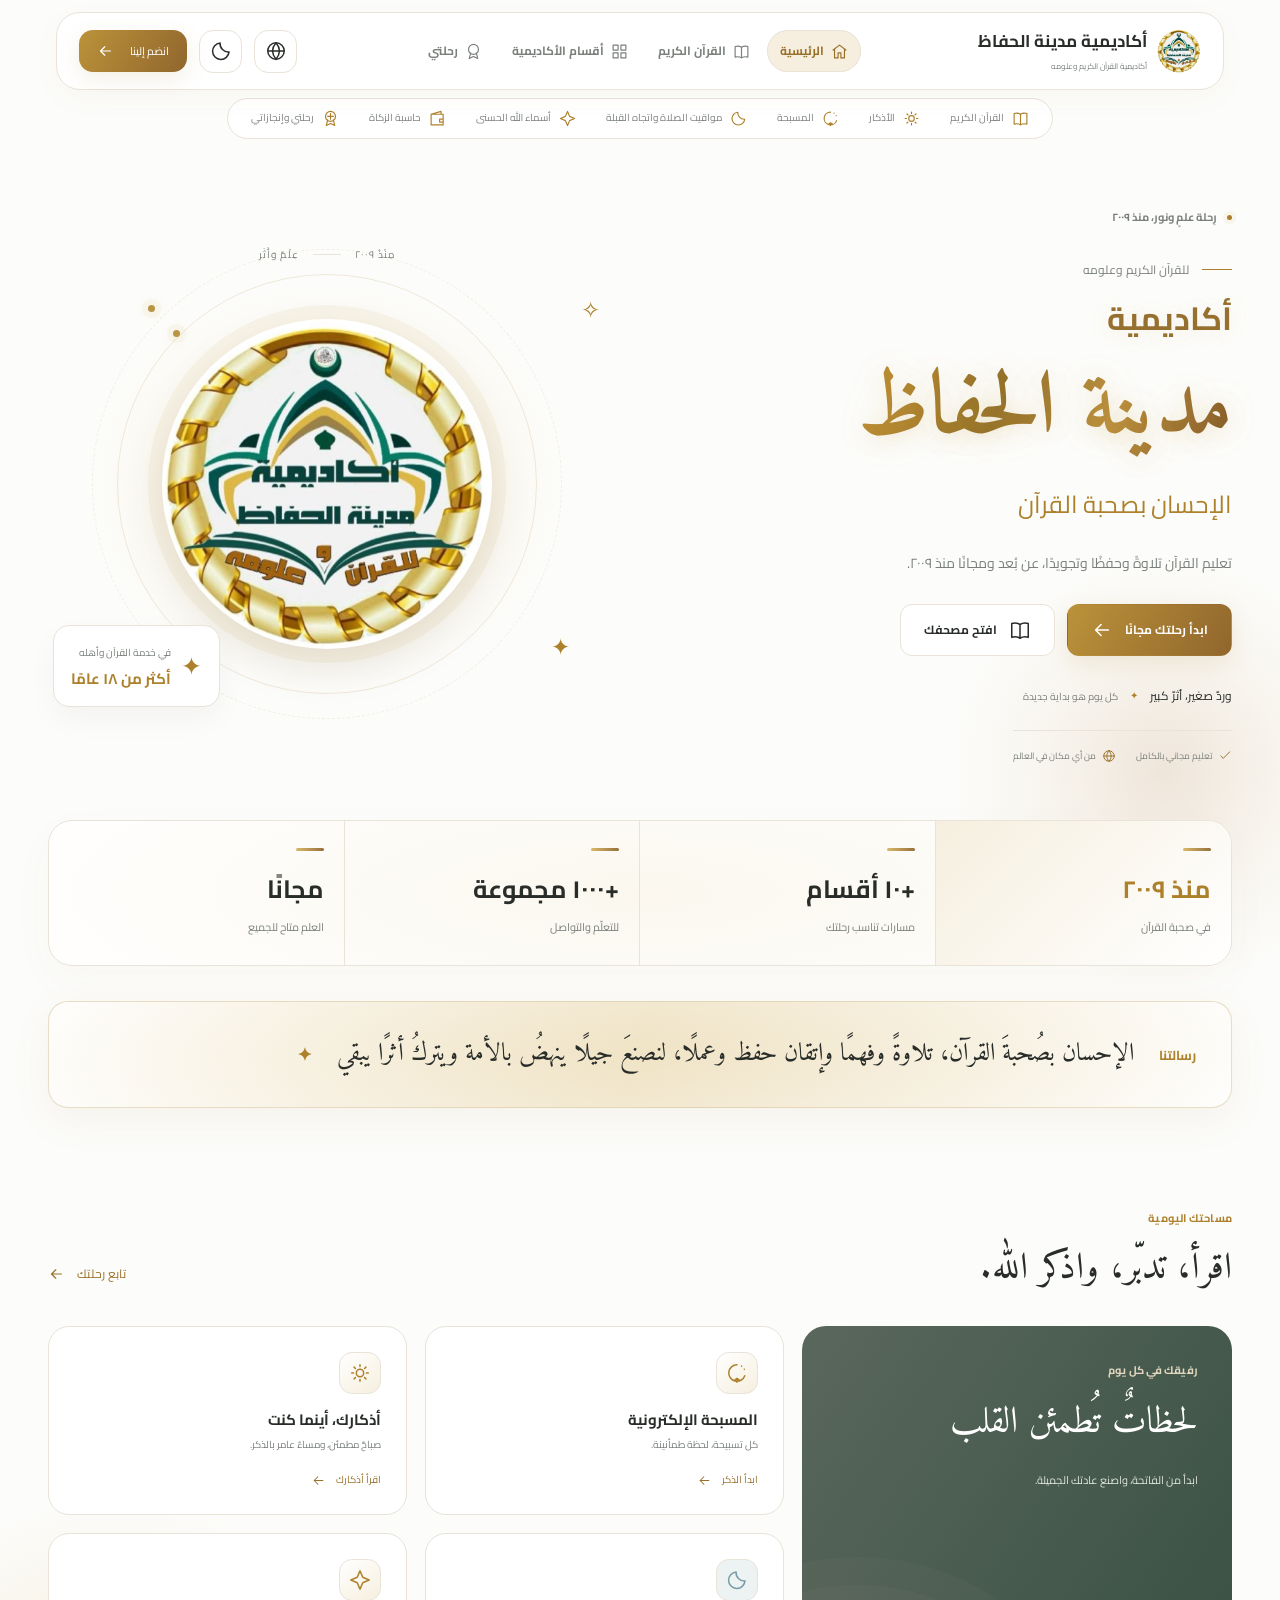
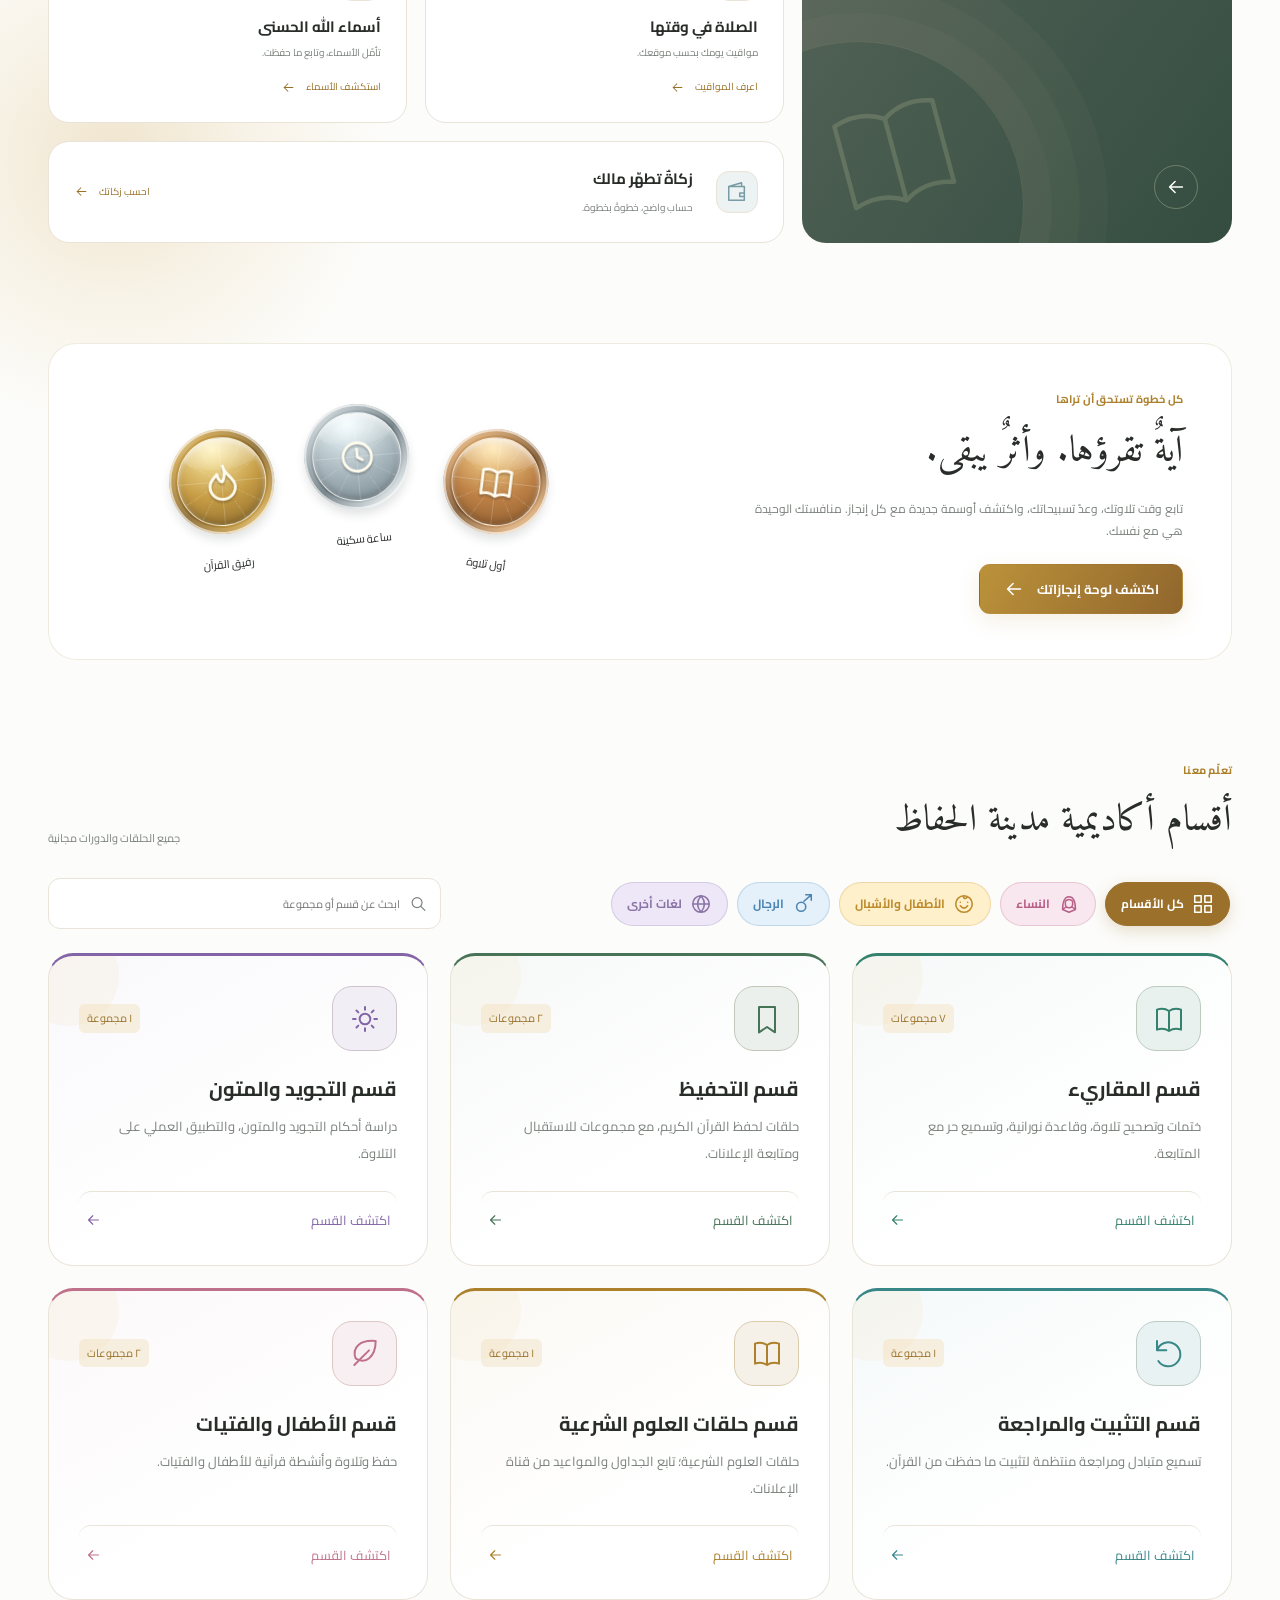
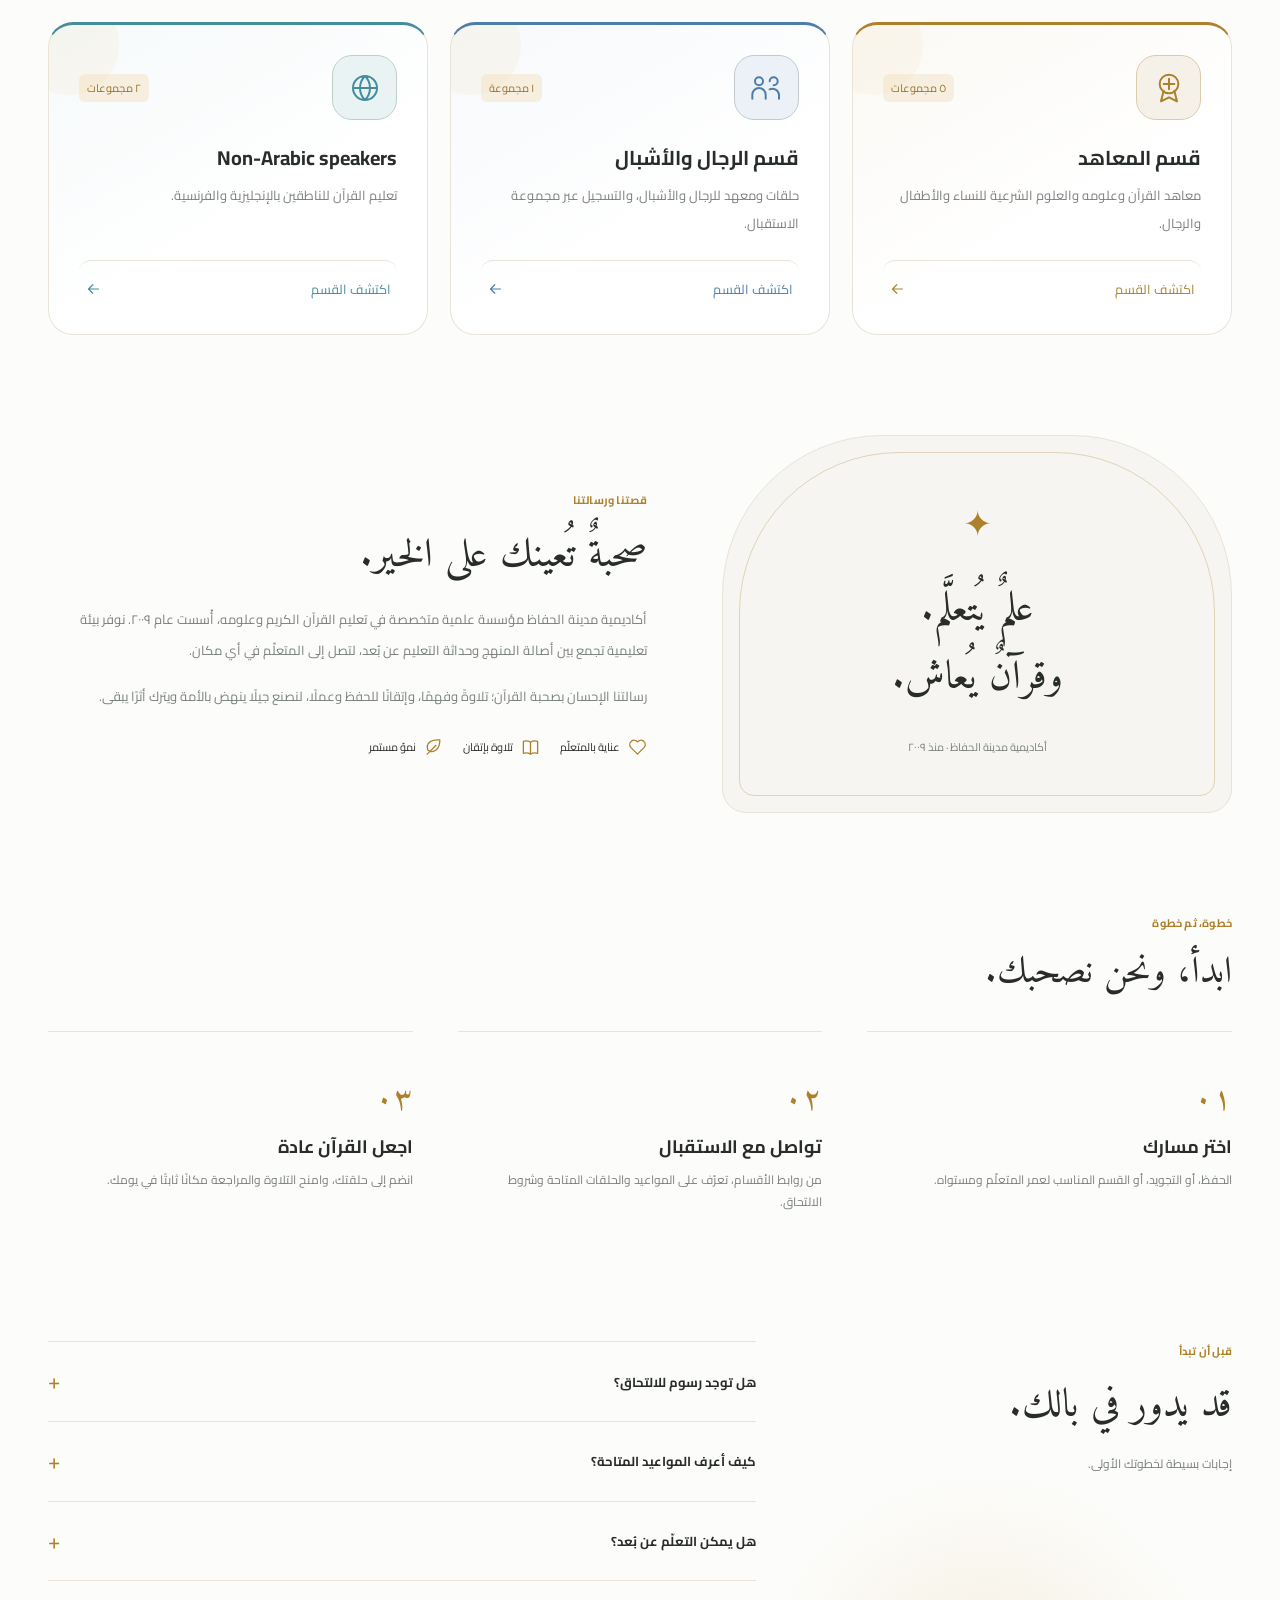
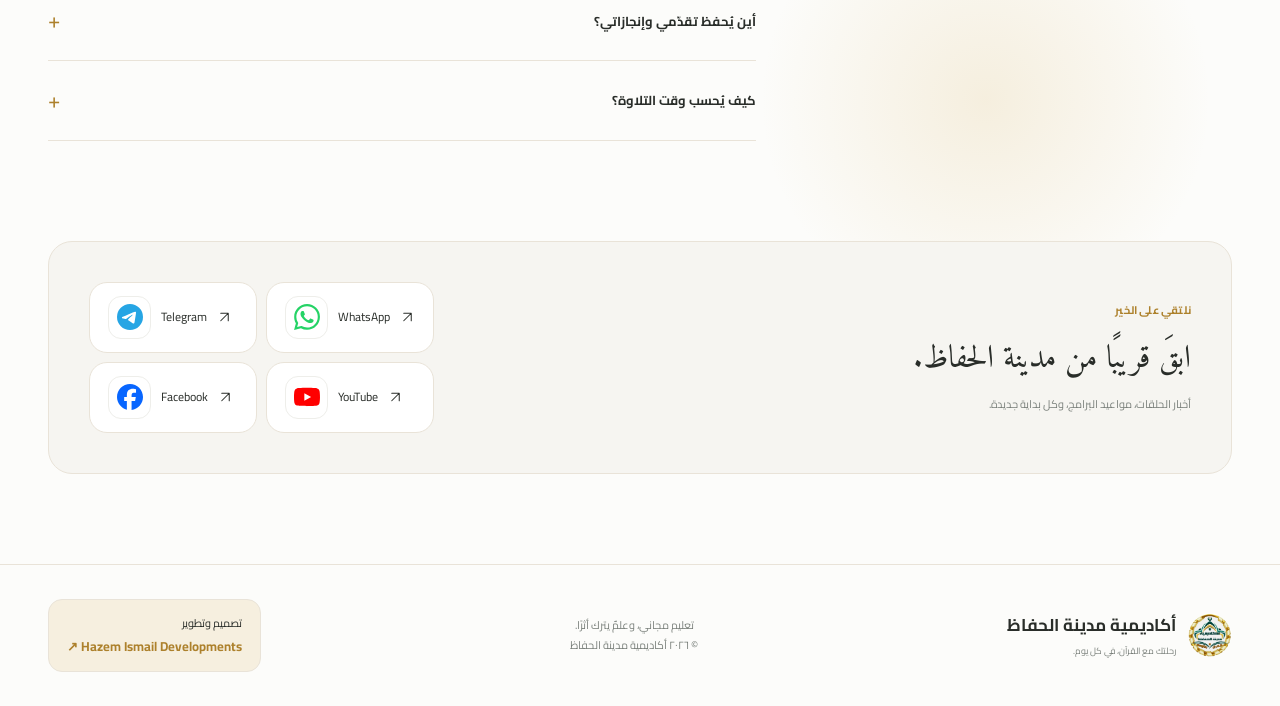
==== commit 059da3c6: "Add files via upload" ====
--- a/index.html
+++ b/index.html
@@ -1,363 +1 @@
-<!doctype html><html lang="ar" dir="rtl"><head><meta charset="utf-8"><meta name="viewport" content="width=device-width,initial-scale=1,viewport-fit=cover"><title>أكاديمية مدينة الحفاظ — رحلتك مع القرآن</title><meta name="description" content="أكاديمية مدينة الحفاظ للقرآن الكريم وعلومه. تعلّم وتدبّر، واقرأ مصحفك وتابع أذكارك في مكان واحد."><meta name="theme-color" content="#fffdf8"><link rel="manifest" href="manifest.webmanifest"><style>@font-face{font-family:Quran;src:url("asset-5629a4b1cc.woff2") format('woff2');font-display:swap}*{box-sizing:border-box}html{--bg:#f6f7f2;--surface:#fffefa;--ink:#203c34;--muted:#738078;--line:#e2e6dc;--green:#255c49;--soft:#edf2e9;--gold:#ad8b4a;--shadow:0 8px 40px #213b3006;--qsize:32px;scroll-behavior:smooth;color-scheme:light}html.dark{--bg:#14231e;--surface:#1c2d25;--ink:#e5ebdf;--muted:#adb9ad;--line:#35473b;--green:#acd5b6;--soft:#2b4033;--gold:#d3b679;--shadow:none;color-scheme:dark}body{margin:0;background:var(--bg);color:var(--ink);font-family:Tahoma,Arial,sans-serif;line-height:1.7;-webkit-font-smoothing:antialiased}button,input,select{font:inherit;color:inherit}button,a,input,select{-webkit-tap-highlight-color:transparent}button,a{touch-action:manipulation}button{cursor:pointer}button:disabled{cursor:default;opacity:.4}button,select,input{border:1px solid var(--line);background:var(--surface);border-radius:12px}button{transition:background .18s,transform .18s,border-color .18s}button:hover:not(:disabled){background:var(--soft)}button:active:not(:disabled){transform:scale(.97)}a{color:inherit;text-decoration:none}svg{width:22px;height:22px;flex-shrink:0;vertical-align:middle}h1,h2,h3,p{margin:0}h1{font-size:32px;font-weight:600;letter-spacing:-1px}h2{font-size:20px;font-weight:500}h3{font-size:18px}small,.muted{color:var(--muted)}button:focus-visible,a:focus-visible,input:focus-visible,select:focus-visible{outline:3px solid var(--gold);outline-offset:4px}.sr-only{position:absolute;width:1px;height:1px;padding:0;margin:-1px;overflow:hidden;clip:rect(0,0,0,0);white-space:nowrap;border:0}.skip-link{position:fixed;top:-100px;right:20px;z-index:100;background:var(--green);color:var(--bg);padding:15px}.skip-link:focus{top:10px}.app-header{height:91px;padding:0 4%;display:flex;align-items:center;justify-content:space-between;background:var(--surface);border-bottom:1px solid var(--line);gap:24px}.brand{display:flex;align-items:center;gap:12px;font-size:21px;font-weight:600}.brand img{width:48px;height:48px;object-fit:contain}.brand small{display:block;color:var(--muted);font-size:10px;font-weight:400;letter-spacing:.2px}.desktop-nav{display:flex;gap:28px;font-size:13px}.desktop-nav a{position:relative;padding:34px 0;color:var(--muted)}.desktop-nav a svg{display:none}.desktop-nav a[aria-current]{color:var(--green)}.desktop-nav a[aria-current]:after{content:'';position:absolute;bottom:0;right:0;left:0;height:3px;background:var(--green);border-radius:4px}.icon-button{width:44px;height:44px;display:inline-flex;align-items:center;justify-content:center;background:transparent;border-color:transparent;flex-shrink:0}.icon-button[aria-pressed=true]{color:var(--green);background:var(--soft);border-color:var(--line)}.workspace{display:grid;grid-template-columns:230px minmax(0,1fr);max-width:1600px;margin:auto;min-height:calc(100vh - 91px)}.sidebar{border-left:1px solid var(--line);padding:42px 24px;display:flex;flex-direction:column;gap:40px}.eyebrow{font-size:10px;letter-spacing:.3px;color:var(--muted);display:block;margin-bottom:9px}.side-intro h2{font-family:Quran,serif;font-size:25px;line-height:2}.side-intro p{font-size:11px;color:var(--muted);margin-top:7px}.side-nav{display:grid;gap:8px}.side-nav a{display:flex;align-items:center;gap:14px;padding:13px 14px;border-radius:12px;font-size:12px;color:var(--muted)}.side-nav a[aria-current]{color:var(--green);background:#e7eddf;font-weight:bold}.dark .side-nav a[aria-current]{background:var(--soft)}.side-bottom{text-align:center;margin-top:60px;color:var(--muted);font-size:12px}.side-bottom small{font-size:9px}.ornament{display:block;color:var(--gold);font-size:32px;margin-bottom:12px}main{padding:36px 40px 55px;min-width:0;outline:0}.page-heading{display:flex;justify-content:space-between;align-items:center;margin-bottom:30px}.page-heading p{font-size:12px;margin-top:8px;color:var(--muted)}.heading-icon{border:1px solid var(--line);border-radius:50%;width:56px;height:56px;display:grid;place-items:center;color:var(--gold)}.heading-icon svg{width:26px;height:26px}.reader-grid{display:grid;grid-template-columns:minmax(0,1fr) 230px;gap:24px;align-items:start}.reader-column{min-width:0;background:var(--surface);border:1px solid var(--line);border-radius:20px;box-shadow:var(--shadow);overflow:hidden}.reader-toolbar{display:flex;align-items:center;justify-content:space-between;border-bottom:1px solid var(--line);padding:16px 22px;gap:8px}.button{display:inline-flex;align-items:center;justify-content:center;gap:9px;min-height:44px;padding:9px 15px;font-size:12px}.button svg{width:19px;height:19px}.primary{background:var(--green);color:var(--surface);border-color:var(--green)}.primary:hover:not(:disabled){background:var(--ink)}.toolbar-actions{display:flex;gap:2px}.chevron{margin-right:12px;color:var(--muted)}.reading-meta{display:flex;align-items:center;justify-content:space-between;padding:17px 28px;color:var(--muted);font-size:10px}.quran-content{padding:5px 32px 24px;min-height:450px;position:relative}.surah-heading{position:relative;text-align:center;border:1px solid #d6ddc9;border-radius:80px 80px 10px 10px;margin:15px auto 28px;padding:15px 20px;background:linear-gradient(135deg,var(--surface),var(--soft));max-width:420px}.surah-heading:before,.surah-heading:after{content:'✧';position:absolute;top:23px;color:var(--gold);font-size:25px}.surah-heading:before{right:22px}.surah-heading:after{left:22px}.surah-heading h2{font:30px/1.8 Quran,serif}.surah-heading p{font-size:9px;color:var(--muted)}.bismillah{font:27px/2.3 Quran,serif;text-align:center;margin-bottom:15px}.verses{font:var(--qsize)/2.45 Quran,'Amiri',serif;text-align:justify;text-align-last:center;overflow-wrap:break-word;word-spacing:2px}.verse{border-radius:7px;transition:background .2s;box-decoration-break:clone;-webkit-box-decoration-break:clone;padding:5px 0}.verse.is-playing{background:var(--soft);color:var(--green);box-shadow:0 2px var(--gold)}.verse.is-bookmarked .ayah-number{color:var(--surface);background:var(--green)}.ayah-number{font:15px/1 Tahoma,sans-serif;border:1px solid #bdad85;border-radius:50%;width:36px;height:36px;min-width:36px;display:inline-flex;align-items:center;justify-content:center;vertical-align:middle;color:var(--gold);margin:0 5px;padding:0;transform:none!important;background:transparent}.verses.verse-layout{text-align:right;text-align-last:right}.verse-layout .verse{display:block;padding:16px 0;border-bottom:1px solid var(--line)}.verse-layout .ayah-number{margin-right:12px}.page-marker{text-align:center;color:var(--gold);font-size:14px;margin:30px 0 0;display:flex;align-items:center;gap:14px;justify-content:center}.page-marker:before,.page-marker:after{content:'';width:40px;height:1px;background:var(--line)}.pagination{display:flex;justify-content:space-between;align-items:center;gap:10px;padding:20px 22px;border-top:1px solid var(--line)}.pagination label{font-size:11px;white-space:nowrap}.pagination input{width:55px;text-align:center;padding:7px 3px;margin:0 4px;appearance:textfield}.pagination input::-webkit-inner-spin-button{appearance:none}.pagination .button{background:transparent;border:0;padding:8px}.reader-hint{text-align:center;font-size:9px;color:var(--muted);padding:0 12px 20px}.reading-aside{display:grid;gap:18px}.daily-card,.devotion-banner{background:#234e3d;color:#f6f1df;position:relative;overflow:hidden;border-radius:18px;padding:26px}.daily-card .eyebrow,.devotion-banner .eyebrow{color:#c3d1b8}.daily-card h2{font:31px/1.9 Quran,serif;position:relative;z-index:1}.daily-card p{font-size:10px;color:#d0dbc9;line-height:2.1;margin-top:65px;position:relative}.daily-decoration{position:absolute;bottom:65px;left:-25px;transform:rotate(-18deg);opacity:.12}.daily-decoration svg{width:150px;height:150px}.daily-card:after,.devotion-banner:after{content:'';position:absolute;pointer-events:none;width:230px;height:230px;border:1px solid #ffffff0c;border-radius:50%;bottom:-90px;left:-80px;box-shadow:0 0 0 24px #ffffff05,0 0 0 48px #ffffff04,0 0 0 72px #ffffff03}.session-card{border:1px solid var(--line);border-radius:18px;background:var(--surface);padding:22px}.session-card h3{font-size:17px;font-weight:500;margin:12px 0 4px}.session-card p{font-size:10px;color:var(--muted);line-height:2}.progress-track{height:4px;border-radius:8px;background:var(--line);overflow:hidden}.progress-track>span{height:100%;display:block;width:0;background:var(--green);transition:width .3s;border-radius:inherit}.session-card .progress-track{margin:17px 0}.text-button{display:inline-flex;gap:7px;align-items:center;background:transparent;border:0;padding:5px 0;color:var(--green);font-size:10px}.text-button svg{width:16px;height:16px}.quiet-note{display:flex;gap:12px;align-items:center;padding:10px;font-size:11px;color:var(--green)}.quiet-note small{font-size:9px}.quiet-note svg{color:var(--gold)}body[data-page=quran]{padding-bottom:106px}.audio-dock{position:fixed;bottom:0;left:0;right:0;z-index:10;display:flex;align-items:center;justify-content:space-between;gap:24px;padding:18px max(4%,calc((100vw - 1450px)/2));padding-bottom:max(18px,env(safe-area-inset-bottom));background:var(--surface);border-top:1px solid var(--line);box-shadow:0 -5px 30px #233f2905}.audio-track{display:flex;align-items:center;gap:14px;flex:1}.audio-track strong{font-size:13px;font-weight:500;display:block}.audio-track small{display:block;font-size:10px;margin-top:4px}.audio-symbol{width:46px;height:46px;display:grid;place-items:center;background:var(--soft);color:var(--green);border-radius:12px}.playback-controls{display:flex;align-items:center;gap:10px;direction:rtl}.play-button{width:51px;height:51px;background:var(--green);color:var(--surface);border-radius:50%;display:grid;place-items:center;border:0}.play-button:hover:not(:disabled){background:var(--ink)}.audio-options{width:245px;margin-right:auto}.audio-options select{width:100%;font-size:11px;border:0;background:transparent;padding:0 8px}.seek-row{display:flex;align-items:center;gap:8px;font:9px Tahoma;color:var(--muted);margin-top:8px}.seek-row input{min-width:0;width:100%;height:4px;padding:0;accent-color:var(--green)}.mobile-nav{display:none}dialog{border:1px solid var(--line);border-radius:22px;padding:26px;width:min(560px,calc(100% - 30px));max-height:85dvh;background:var(--surface);color:var(--ink);box-shadow:0 25px 100px #0003;overscroll-behavior:contain}dialog[open]{animation:dialog-in .2s ease}dialog::backdrop{background:#11271c70;backdrop-filter:blur(4px)}.dialog-heading{display:flex;align-items:center;justify-content:space-between;gap:15px;margin-bottom:20px}.dialog-heading h2{font-size:21px}.dialog-actions{display:flex;flex-wrap:wrap;gap:10px;margin:24px 0}.search-field{border:1px solid var(--line);background:var(--surface);border-radius:12px;display:flex;align-items:center;gap:12px;padding:8px 14px}.search-field svg{color:var(--muted);width:18px}.search-field input{background:transparent;border:0;outline:0;width:100%;min-width:0;font-size:12px;padding:4px 0}.search-field:focus-within{outline:2px solid var(--gold)}.surah-list{display:grid;gap:4px;margin-top:16px;max-height:55dvh;overflow:auto}.surah-item{display:flex;gap:15px;align-items:center;text-align:right;padding:12px;border:0;background:transparent}.surah-item>span:first-child{width:32px;height:32px;border:1px solid var(--line);border-radius:10px;display:grid;place-items:center;font-size:11px;color:var(--gold)}.surah-item strong{font-size:14px;display:block}.surah-item small{font-size:10px}.surah-item>span:last-child{margin-right:auto;font-size:10px;color:var(--muted)}.surah-item.active{background:var(--soft)}.setting-row{display:flex;align-items:center;justify-content:space-between;flex-wrap:wrap;gap:15px;padding:18px 0;border-top:1px solid var(--line);font-size:13px}.setting-row select{padding:9px;max-width:65%}.setting-row input[type=range]{width:100%;accent-color:var(--green)}.setting-row input[type=checkbox]{width:20px;height:20px;accent-color:var(--green)}.notice{font-size:11px;color:var(--muted);padding:16px;background:var(--soft);border-radius:10px;line-height:2}.ayah-detail{font:28px/2.3 Quran,serif;padding:10px 0;text-align:center}.tafsir-text{font-size:15px;line-height:2.1;padding:16px 0;white-space:pre-line}.bookmark-row{display:flex;align-items:center;border-bottom:1px solid var(--line);gap:10px}.bookmark-row .surah-item{flex:1}.empty-state{padding:60px 20px;text-align:center;color:var(--muted);font-size:13px}.empty-state .button{margin-top:20px}.toast{position:fixed;bottom:130px;left:50%;transform:translate(-50%,15px);z-index:100;color:var(--surface);background:var(--ink);border-radius:12px;padding:12px 24px;font-size:12px;max-width:90vw;opacity:0;pointer-events:none;transition:.2s}.toast.show{opacity:1;transform:translate(-50%,0)}.focus-reading .app-header,.focus-reading .sidebar,.focus-reading .page-heading,.focus-reading .reading-aside{display:none}.focus-reading .workspace{display:block;max-width:960px}.focus-reading .reader-grid{grid-template-columns:1fr}.focus-reading main{padding-top:20px}.devotion-banner{display:flex;align-items:center;justify-content:space-between;padding:30px 36px;margin-bottom:28px}.devotion-banner h2{font:33px/1.8 Quran,serif}.devotion-banner p{font-size:11px;color:#d0dbc9;margin-top:8px}.banner-art svg{width:80px;height:80px;stroke-width:.7;color:#c8b884}.adhkar-toolbar{display:flex;gap:12px;justify-content:space-between;margin-bottom:22px}.adhkar-toolbar .search-field{width:360px;max-width:70%}.category-tabs{display:flex;gap:8px;overflow-x:auto;padding-bottom:12px;scrollbar-width:thin}.category-tabs button{white-space:nowrap;padding:10px 17px;font-size:11px}.category-tabs button[aria-pressed=true],.target-options button[aria-pressed=true]{background:var(--green);border-color:var(--green);color:var(--surface)}.section-progress{margin:20px 0 22px}.section-progress>div:first-child{display:flex;align-items:center;justify-content:space-between;margin-bottom:13px}.section-progress h2{font-size:18px}.section-progress span{font-size:10px;color:var(--muted)}.adhkar-cards{display:grid;gap:18px;max-width:950px}.dhikr-card{background:var(--surface);border:1px solid var(--line);padding:24px 30px;border-radius:18px;transition:border-color .2s,background .2s}.dhikr-card.done{border-color:#93b69a;background:var(--soft)}.dhikr-card header{display:flex;align-items:center;gap:12px;font-size:11px;color:var(--muted);margin-bottom:15px}.dhikr-index{font-size:10px;border:1px solid var(--line);width:28px;height:28px;border-radius:8px;display:grid;place-items:center;color:var(--gold)}.dhikr-text{font:26px/2.15 Quran,serif;white-space:pre-line}.dhikr-footer{display:flex;align-items:center;justify-content:space-between;border-top:1px solid var(--line);padding-top:18px;margin-top:20px;gap:12px}.dhikr-counter{min-width:125px;background:var(--green);color:var(--surface);border:0;padding:10px 20px;display:flex;align-items:center;justify-content:center;gap:12px;font-size:12px}.dhikr-counter:hover:not(:disabled){background:var(--ink)}.dhikr-counter:disabled{opacity:1;background:var(--soft);color:var(--green);border:1px solid var(--line)}.dhikr-progress{font-size:10px;color:var(--muted);flex:1}.dhikr-progress .progress-track{max-width:170px;margin-top:8px}.tasbih-layout{display:grid;grid-template-columns:minmax(0,1fr) 280px;gap:24px;align-items:start}.tasbih-panel{background:var(--surface);border:1px solid var(--line);border-radius:22px;padding:22px 30px;text-align:center;box-shadow:var(--shadow)}.counter-top{display:flex;align-items:center;justify-content:space-between;margin-bottom:12px}.counter-top .eyebrow{margin:0}.dhikr-select{font:30px/2 Quran,serif;text-align:center;max-width:100%;border:0;background:transparent;padding:8px 24px 8px 8px}.counter-instruction{font-size:11px;margin:8px 0 24px}.count-button{position:relative;width:min(300px,100%);aspect-ratio:1;border-radius:50%;padding:0;border:0;background:var(--soft);user-select:none;box-shadow:inset 0 0 0 18px var(--surface);touch-action:manipulation}.count-button:hover:not(:disabled){background:var(--soft)}.count-button:active{transform:scale(.97)}.counter-ring{position:absolute;inset:0;width:100%;height:100%;fill:none;stroke-width:3}.ring-base{stroke:var(--line)}#countRing{stroke:var(--green);stroke-dasharray:873.362;stroke-dashoffset:873.362;transform:rotate(-90deg);transform-origin:50% 50%;stroke-linecap:round;transition:stroke-dashoffset .15s}.count-center{position:absolute;inset:0;display:flex;align-items:center;justify-content:center;flex-direction:column}.count-center strong{font:72px/1.2 Georgia,serif;font-variant-numeric:tabular-nums;font-weight:400;color:var(--green)}#countTarget{font-size:12px;color:var(--muted);margin-top:13px}.tap-label{font-size:12px;color:var(--green);margin-top:22px}.round-status{font-size:12px;color:var(--green);min-height:30px;margin:22px 0 10px}.counter-actions{display:flex;justify-content:center;gap:8px}.keyboard-hint{font-size:9px;color:var(--muted);margin-top:16px}.tasbih-aside{display:grid;gap:20px}.tasbih-aside h2{font-size:21px}.target-options{display:flex;gap:7px;margin:22px 0 16px}.target-options button{min-width:43px;flex:1;padding:9px 5px;font-size:14px}.stats-pair{display:flex;margin:22px 0;gap:20px}.stats-pair>div{flex:1}.stats-pair>div+div{border-right:1px solid var(--line);padding-right:20px}.stats-pair strong{display:block;font:30px/1.4 Georgia,serif;color:var(--green)}.stats-pair span{font-size:10px;color:var(--muted)}@keyframes dialog-in{from{opacity:0;transform:translateY(12px)}to{opacity:1;transform:translateY(0)}}@media(min-width:1600px){.quran-content{padding-left:65px;padding-right:65px}}@media(max-width:1200px){.workspace{grid-template-columns:195px minmax(0,1fr)}.sidebar{padding:35px 18px}main{padding:30px 24px}.reader-grid{grid-template-columns:minmax(0,1fr) 200px;gap:16px}.daily-card{padding:20px}.reading-meta{padding:17px 20px}.quran-content{padding:5px 23px 24px}.tasbih-layout{grid-template-columns:minmax(0,1fr) 235px}}@media(max-width:1000px){.sidebar{display:none}.workspace{display:block;max-width:1000px}.reader-grid{grid-template-columns:minmax(0,1fr) 220px}.app-header{padding:0 24px}.desktop-nav{gap:20px}.audio-dock{padding:14px 24px}.audio-track{min-width:200px}.audio-options{width:210px}}@media(max-width:760px){.app-header{height:76px;padding:0 20px}.brand{font-size:18px}.brand img{width:41px;height:41px}.desktop-nav{display:none}.workspace{min-height:calc(100dvh - 76px)}main{padding:26px 16px 34px}.page-heading{margin-bottom:24px}.page-heading .eyebrow{font-size:9px}.page-heading p{font-size:10px;max-width:280px}.page-heading h1{font-size:27px}.heading-icon{width:44px;height:44px}.reader-grid{display:block}.reading-aside{display:none}.reader-toolbar{padding:12px}.toolbar-actions .icon-button{width:39px}.reading-meta{padding:16px;font-size:9px}.quran-content{padding:0 20px 22px;min-height:380px}.surah-heading{margin-top:8px;margin-bottom:20px;padding:12px}.surah-heading h2{font-size:28px}.surah-heading p{font-size:8px}.verses{font-size:var(--qsize);line-height:2.35;word-spacing:1px}.ayah-number{width:34px;height:34px;min-width:34px;font-size:13px;margin:0 3px}.pagination{padding:14px 10px;gap:2px}.pagination .button{font-size:10px;gap:3px}.pagination label{font-size:10px}.pagination input{width:44px}.reader-hint{font-size:8px;padding-bottom:17px}.reader-column{border-radius:16px}.audio-dock{bottom:calc(62px + env(safe-area-inset-bottom));padding:10px 16px;gap:8px;flex-wrap:wrap;z-index:20}.audio-symbol{display:none}.audio-track{flex:1;min-width:0}.audio-track strong{font-size:11px}.audio-track small{font-size:8px;max-width:190px;white-space:nowrap;overflow:hidden;text-overflow:ellipsis}.playback-controls{gap:1px}.playback-controls .icon-button{width:33px;height:36px}.playback-controls .icon-button svg{width:18px}.play-button{width:42px;height:42px;margin:0 3px}.audio-options{width:100%;display:flex;align-items:center;gap:16px;margin:4px 0 0}.audio-options select{font-size:9px;width:45%;min-width:0;padding:0}.seek-row{flex:1;margin:0;font-size:8px;min-width:0}.mobile-nav{position:fixed;bottom:0;right:0;left:0;z-index:21;display:flex;justify-content:space-around;height:calc(62px + env(safe-area-inset-bottom));padding-bottom:env(safe-area-inset-bottom);background:var(--surface);border-top:1px solid var(--line)}.mobile-nav a{flex:1;display:flex;flex-direction:column;align-items:center;justify-content:center;gap:4px;color:var(--muted);font-size:9px}.mobile-nav a[aria-current]{color:var(--green);background:linear-gradient(var(--soft),transparent)}.mobile-nav svg{width:21px;height:21px}.mobile-nav a[aria-current] svg{stroke-width:2}body{padding-bottom:calc(70px + env(safe-area-inset-bottom))}body[data-page=quran]{padding-bottom:calc(172px + env(safe-area-inset-bottom))}.toast{bottom:190px;font-size:11px;text-align:center;width:max-content}.focus-reading main{padding:8px 6px 20px}.focus-reading .quran-content{padding-left:17px;padding-right:17px}.devotion-banner{padding:23px;margin-bottom:23px}.devotion-banner h2{font-size:25px;max-width:270px}.devotion-banner p{font-size:10px;max-width:240px}.banner-art svg{width:42px;height:42px}.adhkar-toolbar{gap:8px}.adhkar-toolbar .button{font-size:10px;padding:8px;white-space:nowrap}.adhkar-toolbar .button svg{width:16px}.search-field{gap:7px;padding:9px}.search-field input{font-size:11px}.category-tabs{margin-left:-16px;margin-right:-16px;padding:0 16px 12px}.section-progress h2{font-size:17px}.dhikr-card{padding:20px;border-radius:16px}.dhikr-text{font-size:25px}.dhikr-counter{min-width:100px;padding:10px 12px}.tasbih-layout{display:flex;flex-direction:column;gap:18px}.tasbih-panel{width:100%;padding:18px 20px}.tasbih-aside{width:100%;grid-template-columns:1fr 1fr;gap:12px}.tasbih-aside .session-card{padding:16px}.tasbih-aside .session-card:first-child{grid-column:1/-1}.tasbih-aside .session-card:nth-child(2){grid-column:1/-1}.tasbih-aside .quiet-note{grid-column:1/-1}.target-options{margin:15px 0}.dhikr-select{font-size:28px}.keyboard-hint{display:none}dialog{padding:20px;max-height:85dvh;border-radius:20px}.dialog-heading h2{font-size:19px}.dialog-actions .button{flex:1}.ayah-detail{font-size:26px}.surah-list{max-height:55dvh}.setting-row{font-size:12px}.reader-toolbar .button{padding:8px 11px}.reader-toolbar .chevron{margin-right:3px}}@media(prefers-reduced-motion:reduce){*,*:before,*:after{scroll-behavior:auto!important;animation:none!important;transition:none!important}}
-@media(max-width:760px){.playback-controls .icon-button{width:40px;height:44px}.toolbar-actions .icon-button{width:42px}.ayah-number{width:38px;height:38px;min-width:38px}}
-</style><style>/* One navigation system for the academy and its daily reading tools. */
-:root{--bg:#fdfcf9;--surface:#fffefa;--paper:#fdfcf9;--paper2:#faf7ee;--soft:#faf4e7;--line:#eee5d3;--nav-gold:#927039;--nav-accent:#708f95}
-#hero .hero-art:after{content:none!important;display:none!important}
-.ambient-orb.orb-blue{background:radial-gradient(ellipse,#f1dba5 0%,#f5e7c777 34%,transparent 68%);opacity:.5}.ambient-orb.orb-gold{background:radial-gradient(ellipse,#efdbac 0%,#f7ebce77 36%,transparent 68%);opacity:.5}.ambient-orb.orb-sky{background:radial-gradient(ellipse,#cbdeda 0%,#dbe8ec77 38%,transparent 70%);opacity:.43}
-.academy-header.app-header,#nav.academy-header{position:sticky;top:0;z-index:60;display:block;height:auto;padding:0 24px;margin:0;background:color-mix(in srgb,var(--surface) 93%,transparent);backdrop-filter:blur(20px);border:0;border-bottom:1px solid var(--line);box-shadow:0 4px 25px #8b703004}
-.academy-bar{max-width:1240px;min-height:94px;margin:auto;display:flex;align-items:center;justify-content:space-between;gap:28px}
-.academy-header .academy-brand{display:flex;align-items:center;gap:12px;text-decoration:none;color:var(--ink);flex-shrink:0}.academy-seal{display:grid;place-items:center;width:55px;height:55px;background:var(--surface);border:1px solid #dfcca2;border-radius:18px;box-shadow:0 3px 12px #aa85420a}.academy-header .academy-brand img{width:44px;height:44px;object-fit:contain;border:0;border-radius:50%;padding:0;box-shadow:none}.academy-wordmark{font-family:inherit;font-size:18px;font-weight:700;line-height:1.7}.academy-header .academy-wordmark small{display:block;font-size:10px;font-weight:400;letter-spacing:.3px;color:var(--muted)}
-.academy-header .academy-links{display:flex;align-items:center;gap:5px;border:1px solid var(--line);background:color-mix(in srgb,var(--soft) 45%,var(--surface));padding:5px;border-radius:19px}.academy-header .academy-links a{display:flex;align-items:center;gap:7px;min-height:42px;padding:0 14px;border:0;border-radius:13px;font-size:12px;font-weight:500;color:var(--muted);text-decoration:none;position:relative;background:transparent}.academy-header .academy-links a:after{display:none}.academy-header .academy-links a svg{display:block;width:17px;height:17px;flex-shrink:0}.academy-header .academy-links a[aria-current]{color:var(--nav-gold);background:var(--surface);box-shadow:0 2px 8px #9173360e}.academy-header .academy-links a[aria-current] svg{color:var(--nav-accent)}.academy-header .academy-links a:hover{color:var(--nav-gold);background:var(--surface);transform:translateY(-1px)}
-.academy-actions{display:flex;align-items:center;gap:8px}.academy-actions .icon-button,.academy-actions .theme-btn,.academy-menu summary{width:40px;height:40px;min-width:40px;padding:10px;border:1px solid var(--line);border-radius:13px;background:var(--surface);color:var(--muted);display:grid;place-items:center;cursor:pointer;box-shadow:none}.academy-actions svg{width:19px;height:19px}.academy-menu{position:relative}.academy-menu summary{list-style:none}.academy-menu summary::-webkit-details-marker{display:none}.academy-menu[open] summary{background:#edf3f1;color:#577d78;border-color:#d6e3dc}.academy-menu nav{position:absolute;top:52px;inset-inline-end:0;width:250px;padding:15px;border:1px solid var(--line);border-radius:20px;background:var(--surface);box-shadow:0 18px 55px #55422217;animation:academy-reveal .2s ease}.academy-menu nav>span{display:block;padding:5px 10px 12px;color:var(--muted);font-size:10px}.academy-menu nav a{display:flex;align-items:center;justify-content:space-between;padding:11px 10px;border-radius:10px;font-size:13px;color:var(--ink);text-decoration:none}.academy-menu nav a span{color:var(--nav-accent)}.academy-menu nav a:hover{background:var(--soft)}.academy-menu nav .academy-join{margin-top:8px;background:var(--soft);color:var(--nav-gold);justify-content:center}.academy-actions #burger{display:none!important}.academy-actions .lang-menu{top:50px}.academy-header a:focus-visible,.academy-menu summary:focus-visible{outline:3px solid #abcac5;outline-offset:3px}
-.academy-mobile.mobile-nav{display:none}.topbar{background:#f4eee0!important;color:#786748!important}.topbar .tag{background:#e9d9b3!important;color:#705930!important}
-@keyframes academy-reveal{from{opacity:0;transform:translateY(-5px)}to{opacity:1;transform:translateY(0)}}
-@media(max-width:1080px){.academy-bar{gap:14px}.academy-header .academy-links a{padding:0 9px;font-size:11px;gap:5px}.academy-wordmark{font-size:16px}.academy-header.app-header,#nav.academy-header{padding:0 18px}.academy-seal{width:49px;height:49px}}
-@media(max-width:900px){.academy-header .academy-links{display:none}.academy-bar{min-height:80px}.academy-mobile.mobile-nav{position:fixed;bottom:0;left:0;right:0;z-index:65;display:grid;grid-template-columns:repeat(4,1fr);gap:4px;height:calc(72px + env(safe-area-inset-bottom));padding:7px max(10px,env(safe-area-inset-right)) calc(7px + env(safe-area-inset-bottom));border:0;border-top:1px solid var(--line);background:color-mix(in srgb,var(--surface) 97%,transparent);box-shadow:0 -5px 25px #8b703007;backdrop-filter:blur(18px)}.academy-mobile.mobile-nav a{display:flex;flex-direction:column;align-items:center;justify-content:center;gap:5px;padding:5px 0;color:var(--muted);border-radius:13px;background:transparent;text-decoration:none;font-size:10px;line-height:1.3}.academy-mobile.mobile-nav a svg{width:21px;height:21px}.academy-mobile.mobile-nav a[aria-current]{color:var(--nav-gold);background:var(--soft)}.academy-mobile.mobile-nav a[aria-current] svg{color:var(--nav-accent)}body{padding-bottom:calc(80px + env(safe-area-inset-bottom))}.audio-dock{bottom:calc(72px + env(safe-area-inset-bottom))!important}.academy-menu nav{width:min(260px,85vw)}.academy-actions{gap:6px}.academy-actions .icon-button,.academy-actions .theme-btn,.academy-menu summary{width:36px;height:36px;min-width:36px;padding:8px}.academy-header .academy-brand{gap:9px}.academy-wordmark{font-size:15px}.academy-header .academy-wordmark small{font-size:9px}}
-@media(max-width:380px){.academy-header.app-header,#nav.academy-header{padding:0 10px}.academy-bar{gap:8px}.academy-seal{width:40px;height:46px;border-radius:13px}.academy-header .academy-brand img{width:35px;height:35px}.academy-wordmark{font-size:12px}.academy-header .academy-wordmark small{font-size:8px}.academy-actions{gap:4px}.academy-actions .icon-button,.academy-actions .theme-btn,.academy-menu summary{width:31px;min-width:31px;height:34px;padding:7px}.academy-header .academy-brand{gap:6px}}
-html.dark .academy-menu[open] summary{background:var(--soft);color:var(--ink)}@media(prefers-reduced-motion:reduce){.academy-menu nav{animation:none}.academy-header .academy-links a:hover{transform:none}}
-body[data-page=quran] .quran-heading{display:none}body[data-page=quran] .workspace{padding-top:12px}body[data-page=quran] main{padding-top:0}.reader-toolbar{padding-top:9px;padding-bottom:9px}.reading-meta{padding-top:5px;padding-bottom:5px}.quran-content{padding-bottom:5px}.mushaf-scroll{padding-top:5px;padding-bottom:5px}.madani-page{padding-top:8px;padding-bottom:5px}.madani-page .page-marker{margin-top:3px;font-size:10px}.reader-hint{margin:3px 0;padding-bottom:5px;font-size:10px}.pagination{padding-top:6px;padding-bottom:6px}.pagination .button{min-height:34px;padding-top:4px;padding-bottom:4px}
-@media(max-height:500px) and (orientation:landscape){body[data-page=quran] .academy-bar{min-height:48px}body[data-page=quran] .academy-seal{width:36px;height:36px}body[data-page=quran] .academy-brand img{width:30px;height:30px}body[data-page=quran] .academy-wordmark small{display:none}body[data-page=quran] .workspace{padding-top:4px}body[data-page=quran] .reader-toolbar{padding:4px 10px}body[data-page=quran] .reader-toolbar .button,body[data-page=quran] .reader-toolbar .icon-button{min-height:32px;height:32px}body[data-page=quran] .reading-meta{padding:2px 10px}body[data-page=quran] .page-arrow{height:28px}body[data-page=quran] .pagination,body[data-page=quran] .reader-hint{display:none}body[data-page=quran] .audio-dock{height:46px;min-height:46px;padding:3px 12px;bottom:44px!important;display:flex;justify-content:space-between}body[data-page=quran] .audio-options{display:none}body[data-page=quran] .audio-track small{display:none}body[data-page=quran] .play-button{width:36px;height:36px}body[data-page=quran] .academy-mobile{height:44px;padding:3px 12px}body[data-page=quran] .academy-mobile a{flex-direction:row;font-size:10px;gap:8px}body[data-page=quran] .academy-mobile a svg{width:17px;height:17px}}
-
-.devotion-nav-symbol{font-size:21px;line-height:1;display:inline-flex;align-items:center;justify-content:center}.academy-mobile .devotion-nav-symbol{font-size:23px}
-</style><style>@font-face{font-family:HomeQuran;src:url("asset-5629a4b1cc.woff2") format('woff2');font-display:swap}:root{--bg:#faf8f2;--surface:#fffefa;--ink:#36362e;--muted:#838174;--line:#e4dfcf;--soft:#f3eddd;--gold:#b49a54;--gold-d:#947b3a;--green:#9e8749;--nav-gold:#947b3a;--nav-accent:#b39b5c;--gold-soft:#f4eedc}html.dark{--bg:#22231f;--surface:#292a24;--ink:#eeeade;--muted:#b6b2a4;--line:#45463a;--soft:#343529;--gold:#c2aa69;--gold-d:#d1ba7a;--green:#c2aa69;--nav-gold:#d1ba7a;--nav-accent:#c2aa69;--gold-soft:#343529}html{scroll-behavior:smooth;scroll-padding-top:105px}body{background:var(--bg);color:var(--ink);overflow-x:clip}.home-main{padding:0!important}.home-wrap{width:min(1220px,calc(100% - 96px));margin-inline:auto}.home-hero{position:relative;display:grid;grid-template-columns:1.12fr 1fr;gap:70px;align-items:center;min-height:690px;padding:75px 0 85px}.home-kicker{display:flex;align-items:center;gap:10px;color:var(--gold-d);font-size:11px;letter-spacing:.1px}.home-kicker>span{width:6px;height:6px;background:var(--gold);border-radius:50%;box-shadow:0 0 0 5px #bfa45f12}.home-title{font-family:HomeQuran,serif;font-size:clamp(64px,6.6vw,96px);font-weight:400;line-height:1.35;margin:25px 0 20px;letter-spacing:-1px}.home-title em{font-style:normal;background:linear-gradient(100deg,#957a37,#c8b072 40%,#b09956 60%,#957a37);background-size:220% 100%;background-clip:text;-webkit-background-clip:text;color:transparent;animation:home-shimmer 12s ease-in-out infinite alternate}.home-lead{font-size:17px;line-height:2;color:var(--muted);margin:0 0 30px}.home-actions{display:flex;align-items:center;gap:12px;flex-wrap:wrap}.home-button{display:flex;justify-content:space-between;align-items:center;gap:35px;min-height:52px;padding:14px 24px;border:1px solid var(--line);border-radius:9px;font-size:13px;text-decoration:none;transition:transform .25s,box-shadow .25s,background .25s}.home-button.filled{background:#a78e49;color:#fffef9;border-color:#a78e49;box-shadow:0 7px 20px #a78e491b}.home-button.outline{background:var(--surface);color:var(--ink)}.home-button:hover{transform:translateY(-3px);box-shadow:0 10px 22px #74602c18}.home-button span{font-size:20px}.hero-signature{display:flex;align-items:center;gap:14px;margin-top:35px}.hero-signature p{font-size:11px;line-height:1.8;color:var(--muted);margin:0}.hero-signature strong{font-weight:500;color:var(--ink)}.small-star{font-size:38px;color:var(--gold);font-family:serif}.hero-emblem{position:relative;text-align:center}.emblem-arch{position:relative;isolation:isolate;aspect-ratio:.94;background:linear-gradient(150deg,#f3eddb,#fbf9f3 52%,#e8dec1);border-radius:240px 240px 16px 16px;border:1px solid #dfd4b8;display:grid;place-items:center;overflow:hidden;box-shadow:inset 0 0 0 10px var(--bg),inset 0 0 0 11px #dfd4b8}.emblem-grid{position:absolute;inset:25px;opacity:.16;background:repeating-linear-gradient(45deg,transparent 0 24px,#a98e48 24px 24.5px,transparent 24.5px 48px),repeating-linear-gradient(-45deg,transparent 0 24px,#a98e48 24px 24.5px,transparent 24.5px 48px);mask-image:radial-gradient(ellipse,#000,transparent 70%)}.emblem-halo{position:absolute;inset:15%;border-radius:50%;background:#dcc58b55;filter:blur(35px);animation:home-halo 10s ease-in-out infinite alternate}.emblem-geometry{position:absolute;width:82%;height:82%;fill:none;stroke:#b99d52;stroke-width:.8;animation:home-orbit 85s linear infinite}.inner-geometry{transform-origin:100px 100px;animation:home-orbit 50s linear infinite reverse;opacity:.5}.emblem-seal{position:relative;width:53%;aspect-ratio:1;border:1px solid #d1ba7c;border-radius:50%;padding:14px;background:#fffdfa;box-shadow:0 0 0 9px #fffdfa88,0 0 0 10px #d7c590,0 15px 50px #9b7e3522;overflow:hidden;animation:home-float 7s ease-in-out infinite}.emblem-seal img{display:block;width:100%;height:100%;object-fit:contain;border-radius:50%}.emblem-shine{position:absolute;inset:0;background:linear-gradient(110deg,transparent 35%,#fff9dc99 48%,transparent 60%);background-size:300% 100%;animation:home-shimmer 8s ease-in-out infinite;pointer-events:none}.emblem-note{position:absolute;bottom:37px;left:0;right:0;font-size:12px;color:#a28b4d;letter-spacing:2px}.arch-caption{display:block;font-size:14px;font-weight:500;margin-top:20px;color:var(--ink)}.arch-caption small{font-size:10px;color:var(--muted);display:block;margin-top:5px}.hero-scroll{position:absolute;bottom:18px;right:0;display:flex;gap:20px;align-items:center;color:var(--muted);font-size:10px;text-decoration:none}.hero-scroll span{font-size:20px;animation:home-float 3s ease-in-out infinite}.section-heading{display:flex;justify-content:space-between;align-items:end;gap:30px;margin-bottom:35px}.section-heading h2,.about-copy h2,.home-faq h2,.home-contact h2{font-family:HomeQuran,serif;font-weight:400;font-size:44px;line-height:1.5;margin:12px 0 0}.section-heading>p{font-size:12px;line-height:1.9;color:var(--muted);margin:0}.home-daily{padding:70px 0 90px;border-top:1px solid var(--line)}.daily-links{display:grid;grid-template-columns:1.2fr 1fr 1fr;gap:18px}.daily-link{position:relative;padding:26px;border-radius:15px;background:var(--surface);border:1px solid var(--line);text-decoration:none;color:var(--ink);transition:transform .3s,box-shadow .3s,border-color .3s}.daily-link:hover{transform:translateY(-6px);box-shadow:0 20px 40px #74602c0e;border-color:#c8b782}.daily-quran{background:linear-gradient(125deg,#ece2c6,#f7f1e1)}.card-top{display:flex;justify-content:space-between;color:var(--muted);font-size:10px}.card-top span{font-size:20px}.daily-symbol{display:block;font:48px/1 serif;color:var(--gold-d);margin:25px 0 18px}.daily-link h3{font-family:HomeQuran,serif;font-size:34px;font-weight:400;margin:0 0 10px}.daily-link p{font-size:12px;line-height:1.9;color:var(--muted);margin:0 0 26px}.card-bottom{display:flex;justify-content:space-between;align-items:center;border-top:1px solid #cabc922f;padding-top:19px;color:var(--gold-d);font-size:11px}.card-bottom span{font-size:19px}.home-about{display:grid;grid-template-columns:1fr 1.1fr;gap:100px;align-items:center;padding:65px 0 100px}.about-mark{padding:48px;background:var(--soft);border-radius:3px 80px 3px 3px;border:1px solid var(--line)}.about-mark>span:first-child{font-size:11px;color:var(--gold-d)}.about-mark p{font-family:HomeQuran,serif;font-size:70px;line-height:1.5;margin:20px 0}.about-mark em{font-style:normal;color:var(--gold-d)}.about-copy>p{font-size:14px;color:var(--muted);line-height:2.15}.about-values{display:flex;flex-wrap:wrap;gap:10px;margin-top:24px}.about-values span{font-size:10px;padding:8px 12px;background:var(--surface);border:1px solid var(--line);border-radius:30px}.home-departments{padding:55px 0 90px;border-top:1px solid var(--line)}.department-row{display:grid;grid-template-columns:45px 1fr 1fr 40px;gap:25px;align-items:center;padding:26px 14px;border-bottom:1px solid var(--line);text-decoration:none;color:var(--ink);transition:background .25s,padding .25s}.department-row:hover{background:var(--soft);padding-inline:24px}.dept-number{font-size:12px;color:var(--gold-d)}.department-row h3{font-size:19px;font-weight:500;margin:0}.department-row p{font-size:12px;line-height:1.8;color:var(--muted);margin:0}.dept-arrow{display:grid;place-items:center;width:36px;height:36px;border:1px solid var(--line);border-radius:50%;font-size:21px;color:var(--gold-d)}.home-journey{padding:40px 0 90px}.journey-steps{display:grid;grid-template-columns:repeat(3,1fr);gap:50px}.journey-steps article{border-top:1px solid var(--line);padding-top:25px}.journey-steps article>span{display:grid;place-items:center;width:37px;height:37px;border:1px solid #d5c591;border-radius:50%;font-size:13px;color:var(--gold-d)}.journey-steps h3{font-size:18px;font-weight:500;margin:24px 0 12px}.journey-steps p{font-size:13px;color:var(--muted);line-height:2;max-width:290px}.home-faq{padding:65px 0 100px;border-top:1px solid var(--line);display:grid;grid-template-columns:1fr 1.2fr;gap:70px}.faq-list details{border-bottom:1px solid var(--line);padding:19px 0}.faq-list summary{display:flex;justify-content:space-between;align-items:center;gap:20px;list-style:none;font-size:14px;cursor:pointer}.faq-list summary::-webkit-details-marker{display:none}.faq-list summary span{font-size:24px;color:var(--gold-d);transition:rotate .3s}.faq-list details[open] summary span{rotate:45deg}.faq-list p{font-size:12px;line-height:2;color:var(--muted);margin:15px 0 0;animation:home-appear .3s ease}.home-contact{text-align:center;padding:65px 35px;background:linear-gradient(130deg,#f1e8d1,#faf6ea);border:1px solid #e1d6b5;border-radius:22px;position:relative;overflow:hidden}.home-contact:before{content:'';position:absolute;inset:-50%;background:radial-gradient(ellipse,#d8bd7344,transparent 55%);animation:home-halo 15s ease-in-out infinite alternate;pointer-events:none}.home-contact>*{position:relative}.home-contact .home-kicker,.home-contact .home-actions{justify-content:center}.home-contact h2{font-size:49px}.home-contact p{font-size:13px;line-height:1.9;color:var(--muted);margin:15px auto 25px}.home-footer{display:flex;justify-content:space-between;gap:20px;align-items:center;padding:45px 0}.home-footer>a{font-size:14px;text-decoration:none;color:var(--ink)}.home-footer small{display:block;font-size:9px;color:var(--muted);margin-top:5px}.home-footer p{font-family:HomeQuran,serif;font-size:22px;color:var(--muted)}.home-footer .back-top{display:grid;place-items:center;border:1px solid var(--line);border-radius:50%;width:42px;height:42px;font-size:20px}.home-reveal{opacity:1}.motion-ready .home-reveal{opacity:0;translate:0 24px;transition:opacity .7s ease,translate .7s cubic-bezier(.2,.7,.2,1)}.motion-ready .home-reveal.visible{opacity:1;translate:0 0}.hero-message{animation:home-appear .8s ease both}.hero-emblem{animation:home-appear 1s .1s ease both}.ambient-scene{position:fixed;inset:0;pointer-events:none;z-index:-1;overflow:hidden}.ambient-orb{position:absolute;width:65vw;height:65vw;filter:blur(55px)}.orb-blue{top:-20%;right:-25%}.orb-gold{bottom:-20%;left:-25%}.orb-sky{top:35%;left:25%}.ambient-grain{position:absolute;inset:0;opacity:.02}.academy-header{z-index:60!important}body[data-page=home] .academy-bar{min-height:80px}
-@keyframes home-orbit{to{transform:rotate(360deg)}}@keyframes home-halo{from{transform:translate(-10%,-5%) scale(.85)}to{transform:translate(10%,8%) scale(1.15)}}@keyframes home-float{0%,100%{translate:0 0}50%{translate:0 -7px}}@keyframes home-shimmer{0%,15%{background-position:130% 0}80%,100%{background-position:-30% 0}}@keyframes home-appear{from{opacity:0;translate:0 18px}to{opacity:1;translate:0 0}}.effects-paused .emblem-geometry,.effects-paused .inner-geometry,.effects-paused .emblem-seal,.effects-paused .emblem-shine,.effects-paused .home-title em{animation-play-state:paused!important}.dark .emblem-arch{background:linear-gradient(150deg,#353528,#292a24);border-color:var(--line)}.dark .daily-quran,.dark .home-contact{background:var(--soft);border-color:var(--line)}.dark .home-title em{background-image:linear-gradient(100deg,#bea45e,#e4d39c,#bea45e)}
-@media(max-width:1000px){.home-wrap{width:calc(100% - 56px)}.home-hero{gap:35px;min-height:600px;padding:55px 0 80px}.home-title{font-size:72px}.home-about{gap:45px}.about-mark{padding:35px}.about-mark p{font-size:59px}.home-faq{gap:35px}.daily-link{padding:22px}.department-row{gap:15px}}
-@media(max-width:700px){.home-wrap{width:calc(100% - 36px)}.home-hero{display:flex;flex-direction:column;gap:28px;padding:28px 0 64px;min-height:0}.hero-emblem{order:0;width:min(275px,80%)}.hero-message{order:1;width:100%;text-align:center}.emblem-arch{aspect-ratio:1.15;border-radius:160px 160px 12px 12px}.emblem-note{bottom:22px;font-size:9px}.emblem-seal{width:48%;padding:7px}.emblem-geometry{width:75%;height:85%}.arch-caption{display:none}.home-kicker{justify-content:center;font-size:9px}.home-title{font-size:64px;line-height:1.2;margin:20px 0}.home-lead{font-size:14px;margin-bottom:22px}.home-actions{justify-content:center;gap:9px}.home-button{min-height:47px;font-size:11px;padding:12px 17px;gap:18px}.hero-signature{justify-content:center;margin-top:22px}.hero-signature p{text-align:right}.hero-scroll{right:50%;translate:50% 0;font-size:9px;white-space:nowrap;bottom:14px}.section-heading{display:block;margin-bottom:25px}.section-heading .home-kicker{justify-content:flex-start}.section-heading h2,.about-copy h2,.home-faq h2{font-size:34px;margin-top:10px}.section-heading>p{font-size:11px;margin-top:13px}.home-daily{padding:42px 0 50px}.daily-links{grid-template-columns:1fr 1fr;gap:10px}.daily-quran{grid-column:1/-1}.daily-link{padding:20px}.daily-link h3{font-size:28px}.daily-symbol{font-size:35px;margin:18px 0 12px}.daily-link p{font-size:10px}.card-bottom{font-size:10px;padding-top:14px}.daily-quran .daily-symbol{float:left;font-size:64px;margin-top:25px}.home-about{grid-template-columns:1fr;gap:30px;padding:25px 0 55px}.about-mark{padding:27px 30px;border-radius:3px 55px 3px 3px}.about-mark p{font-size:45px;line-height:1.4;margin:10px 0;display:inline-block}.about-mark>.small-star{float:left;margin-top:30px}.about-mark>span:first-child{display:block}.about-copy .home-kicker{justify-content:flex-start}.about-copy>p{font-size:12px}.home-departments{padding:40px 0 45px}.department-row{grid-template-columns:25px 1fr 32px;gap:10px;padding:20px 4px}.department-row h3{font-size:16px}.department-row p{grid-column:2;grid-row:2;font-size:10px}.dept-arrow{grid-column:3;grid-row:1/3;width:30px;height:30px}.department-row:hover{padding-inline:8px}.home-journey{padding:20px 0 45px}.journey-steps{grid-template-columns:1fr;gap:18px}.journey-steps article{display:grid;grid-template-columns:35px 1fr;gap:8px 14px;padding-top:18px}.journey-steps article>span{grid-row:1/3}.journey-steps h3{margin:4px 0;font-size:16px}.journey-steps p{grid-column:2;margin:0;max-width:none;font-size:11px}.home-faq{grid-template-columns:1fr;gap:16px;padding:35px 0 50px}.home-faq .home-kicker{justify-content:flex-start}.faq-list summary{font-size:12px}.faq-list p{font-size:11px}.home-contact{padding:37px 20px;border-radius:16px}.home-contact h2{font-size:36px}.home-contact p{font-size:11px}.home-footer{flex-wrap:wrap;padding:30px 0 35px}.home-footer p{display:none}.home-footer>a{font-size:12px}.ambient-orb{width:100vw;height:100vw}body[data-page=home] .academy-bar{min-height:68px}}
-@media(prefers-reduced-motion:reduce){html{scroll-behavior:auto}.home-reveal,.motion-ready .home-reveal{opacity:1;translate:none;transition:none}.home-title em,.emblem-geometry,.inner-geometry,.emblem-seal,.emblem-shine,.emblem-halo,.hero-scroll span,.hero-message,.hero-emblem,.home-contact:before{animation:none!important}.daily-link:hover,.home-button:hover{transform:none}}
-</style><script >// Light is the default, independent of the device theme. Dark mode is opt-in.
-try{document.documentElement.classList.toggle('dark',localStorage.getItem('mh-theme-v3')==='dark')}catch(e){document.documentElement.classList.remove('dark')}
-</script><style>
-html:root{--bg:#fcfcfa;--surface:#fff;--ink:#262a32;--muted:#727784;--line:#e9e8e2;--soft:#f7f2e4;--gold:#bb963b;--gold-d:#a38130;--nav-gold:#9d7b2b;--nav-accent:#b99540}html.dark{--bg:#202125;--surface:#292b30;--ink:#f0ede5;--muted:#b4b5bd;--line:#41434a;--soft:#363227;--gold:#d4b56c;--gold-d:#d4b56c;--nav-gold:#d4b56c;--nav-accent:#d4b56c}body[data-page=home],body[data-page=home] button,body[data-page=home] input{font-family:AcademyArabic,Tahoma,Arial,sans-serif}.home-title,.home-title em,.section-heading h2,.about-copy h2,.about-mark p,.home-faq h2,.home-contact h2,.daily-link h3,.home-footer p{font-family:AcademyArabic,Tahoma,Arial,sans-serif}.home-wrap{width:min(1240px,calc(100% - 80px))}.home-hero{grid-template-columns:1.12fr 1fr;gap:55px;min-height:620px;padding:58px 0 65px}.home-title{font-size:clamp(44px,4.4vw,65px);line-height:1.45;font-weight:700;letter-spacing:-1px;margin:22px 0}.home-title em{font-weight:700;background:none;color:#b08b2f;animation:none}.home-lead{font-size:19px;line-height:1.9;color:#737783}.home-kicker{font-size:13px;font-weight:700;letter-spacing:0}.home-actions{gap:12px}.home-button{font-size:16px;font-weight:700;min-height:54px;padding:14px 22px;border-radius:14px;gap:18px}.home-button.filled{background:#bb963b;border-color:#bb963b;color:#fff}.home-button.outline{background:#fff;border-color:#e2dbc5;color:#3f4249}.hero-signature p{font-size:14px}.hero-signature .small-star{font-size:35px}.hero-emblem{padding:20px}.emblem-arch{aspect-ratio:1;border-radius:48px;background:radial-gradient(ellipse at 45% 40%,#fff 5%,#fbf5df 60%,#f1e6c3);border:1px solid #eadfc3;box-shadow:none;overflow:visible}.emblem-grid{opacity:.09;inset:0;border-radius:48px}.emblem-geometry{width:82%;height:82%}.emblem-seal{width:50%;padding:10px;box-shadow:0 0 0 10px #ffffff88,0 0 0 11px #e9dcae,0 20px 50px #9e7b2622}.emblem-note{display:none}.arch-caption{font-size:17px;font-weight:700;margin-top:23px}.arch-caption small{font-size:12px;font-weight:400}.hero-chip{position:absolute;z-index:3;display:flex;align-items:center;gap:8px;white-space:nowrap;padding:12px 17px;background:#ffffffed;border:1px solid #eee7d4;border-radius:14px;box-shadow:0 12px 30px #76612c0d;color:#5c5c59;font-size:15px;font-weight:700;animation:home-float 6s ease-in-out infinite}.chip-one{top:17%;right:-25px}.chip-two{bottom:18%;left:-20px;animation-delay:-2s}.chip-three{bottom:-8px;right:14%;animation-delay:-4s}.hero-scroll{font-size:12px}.section-heading h2,.about-copy h2,.home-faq h2{font-size:35px;line-height:1.55;font-weight:700;letter-spacing:-.3px}.section-heading>p{font-size:15px}.home-daily{padding:50px 0 70px}.daily-links{grid-template-columns:repeat(3,1fr);gap:20px}.daily-link{border-radius:22px;padding:26px;border-color:#e9e5d8;background:#fff}.daily-quran{background:linear-gradient(130deg,#fbf4db,#fffdf7)}.daily-link:nth-child(2){background:linear-gradient(130deg,#fbf1ed,#fffdfc)}.daily-link:nth-child(3){background:linear-gradient(130deg,#f5f1f8,#fff)}.daily-symbol{font-size:46px;margin:26px 0 17px}.daily-link h3{font-size:28px;font-weight:700}.daily-link p{font-size:16px;line-height:1.9}.card-top{font-size:13px}.card-bottom{font-size:15px;font-weight:700}.home-about{padding:45px 0 80px;gap:70px}.about-mark{border-radius:24px;background:linear-gradient(140deg,#f4edda,#fcfaf2);padding:40px}.about-mark p{font-size:49px;font-weight:700;line-height:1.5}.about-mark>span:first-child{font-size:15px}.about-copy>p{font-size:17px;line-height:2}.about-values span{font-size:13px;background:#fff;border-radius:10px}.home-journey{padding:50px 0 70px}.journey-steps{gap:25px}.journey-steps article{background:var(--surface);padding:25px;border:1px solid var(--line);border-radius:18px}.journey-steps h3{font-size:22px;font-weight:700;margin:18px 0 10px}.journey-steps p{font-size:16px}.home-faq{padding:50px 0 75px}.faq-list summary{font-size:18px;font-weight:700}.faq-list p{font-size:16px}.home-contact{padding:55px 30px;background:linear-gradient(130deg,#f7efd8,#fffdf6)}.home-contact h2{font-size:40px;font-weight:700}.home-contact p{font-size:17px}.home-footer>a{font-size:17px;font-weight:700}.home-footer small{font-size:12px;font-weight:400}.home-footer p{font-size:16px}.ambient-orb.orb-blue{opacity:.28!important}.ambient-orb.orb-gold{opacity:.25!important}.ambient-orb.orb-sky{opacity:.2!important}.ambient-scene:after{opacity:.014!important}
-.groups-section{padding:50px 0 60px;border-top:1px solid var(--line);scroll-margin-top:100px}.directory-toolbar{display:flex;align-items:center;justify-content:space-between;gap:20px;margin:30px 0 18px}.directory-search{display:flex;align-items:center;gap:12px;flex:1;max-width:560px;background:var(--surface);border:1px solid #ddd8c8;border-radius:14px;padding:10px 17px}.directory-search>span{font-size:30px;line-height:1;color:var(--gold-d)}.directory-search input{width:100%;background:transparent;border:0;outline:0;min-height:32px;font-size:16px;color:var(--ink)}#groupCount{font-size:14px;color:var(--muted)}.directory-tabs{display:flex;flex-wrap:wrap;gap:9px;margin-bottom:28px}.directory-tabs button{padding:10px 14px;background:var(--surface);color:var(--muted);border:1px solid var(--line);border-radius:12px;font-size:15px;cursor:pointer}.directory-tabs button[aria-pressed=true]{background:#b8953e;color:#fff;border-color:#b8953e}.group-directory{display:grid;grid-template-columns:repeat(3,minmax(0,1fr));gap:18px;align-items:start}.group-category{border:1px solid var(--line);border-radius:20px;background:var(--surface);overflow:hidden;scroll-margin-top:110px}.group-category-head{display:flex;align-items:center;gap:13px;padding:22px 18px;background:#faf7ee;border-bottom:1px solid var(--line)}.group-category:nth-child(3n+2) .group-category-head{background:#fcf4f0}.group-category:nth-child(3n) .group-category-head{background:#f7f4fa}.group-emoji{display:grid;place-items:center;width:47px;height:47px;flex-shrink:0;background:#fff;border:1px solid #ece6d8;border-radius:14px;font-size:26px}.group-category h3{font-size:20px;font-weight:700;margin:0;line-height:1.4}.group-category-head p{font-size:13px;color:var(--muted);margin:6px 0 0}.group-links{padding:8px}.group-link{display:flex;align-items:center;gap:9px;padding:14px 8px;border-radius:12px;border-bottom:1px solid var(--line);text-decoration:none;color:var(--ink);transition:background .2s,transform .2s}.group-link:last-child{border-bottom:0}.group-link-icon{font-size:18px;flex-shrink:0}.group-link>span:nth-child(2){flex:1;min-width:0}.group-link strong{display:block;font-size:15px;font-weight:700;line-height:1.6}.group-link small{display:block;font-size:12px;line-height:1.8;color:var(--muted);margin-top:4px}.group-link-arrow{color:var(--gold-d);font-size:19px}.group-link:hover{background:var(--soft);transform:translateX(-2px)}.group-category[hidden],.group-link[hidden]{display:none}.group-category.filtered-enter{animation:home-appear .25s ease}.group-directory:has(.group-category:not([hidden]):only-child){grid-template-columns:1fr}.courses-section{padding:40px 0 70px;scroll-margin-top:100px}.course-grid{display:grid;grid-template-columns:repeat(3,1fr);gap:20px}.course-card{border:1px solid var(--line);border-radius:22px;overflow:hidden;background:var(--surface)}.course-visual{height:150px;position:relative;display:grid;place-items:center;background:radial-gradient(circle,#fff7d9,#f1e6c1);overflow:hidden}.course-card:nth-child(2) .course-visual{background:radial-gradient(circle,#fff8f4,#f3e5dc)}.course-card:nth-child(3) .course-visual{background:radial-gradient(circle,#faf6ff,#eae4f2)}.course-visual:before,.course-visual:after{content:'';position:absolute;width:170px;height:170px;border:1px solid #b4985833;border-radius:30px;rotate:45deg}.course-visual:after{width:125px;height:125px}.course-visual>span{font-size:64px;z-index:1;transition:transform .4s}.course-card:hover .course-visual>span{transform:translateY(-5px) rotate(-5deg)}.course-visual i{position:absolute;top:14px;right:14px;font-size:12px;font-style:normal;font-weight:700;background:#fffdf6cf;color:#9b7d30;border-radius:20px;padding:5px 12px}.course-content{padding:23px}.course-audience{font-size:12px;color:var(--gold-d)}.course-content h3{font-size:23px;font-weight:700;margin:12px 0}.course-content p{font-size:16px;color:var(--muted);line-height:1.9;min-height:90px}.course-content button{width:100%;justify-content:space-between;background:var(--soft);color:var(--gold-d);border-color:var(--line);font-size:14px;cursor:pointer}#groupsEmpty{padding:25px;background:var(--soft);border-radius:14px;text-align:center}.dark .daily-link,.dark .daily-quran,.dark .about-mark,.dark .home-contact,.dark .course-visual,.dark .course-card:nth-child(n) .course-visual,.dark .group-category:nth-child(n) .group-category-head{background:var(--soft);border-color:var(--line)}.dark .hero-chip,.dark .group-emoji,.dark .home-button.outline,.dark .about-values span{background:var(--surface);color:var(--ink);border-color:var(--line)}.dark .home-lead{color:var(--muted)}.dark .home-title em{color:var(--gold)}.dark .emblem-arch{background:radial-gradient(circle,#373428,#282a2f);border-color:var(--line)}
-@media(max-width:1050px){.home-wrap{width:calc(100% - 48px)}.group-directory{grid-template-columns:repeat(2,minmax(0,1fr))}.home-hero{gap:25px}.home-title{font-size:48px}.home-lead{font-size:17px}.hero-chip{font-size:12px;padding:10px}.chip-one{right:-10px}.chip-two{left:-10px}.course-content{padding:18px}.course-content h3{font-size:20px}}
-@media(max-width:700px){.home-wrap{width:calc(100% - 32px)}.home-hero{padding:25px 0 55px;gap:25px}.hero-emblem{width:min(300px,88%);padding:15px}.emblem-arch{aspect-ratio:1.15;border-radius:28px}.hero-chip{font-size:11px;padding:9px 11px;border-radius:10px}.chip-one{right:-15px;top:15%}.chip-two{left:-16px;bottom:17%}.chip-three{right:10%;bottom:-12px}.home-title{font-size:40px;line-height:1.45;letter-spacing:-.5px;margin:17px 0}.home-lead{font-size:16px;line-height:1.85}.home-kicker{font-size:11px}.home-button{font-size:14px;padding:12px 15px;gap:10px;min-height:49px}.hero-signature p{font-size:12px}.daily-links{grid-template-columns:1fr;gap:12px}.daily-quran{grid-column:auto}.daily-link{padding:22px}.daily-symbol,.daily-quran .daily-symbol{float:left;font-size:46px;margin:20px 0 0}.daily-link h3{font-size:25px}.daily-link p{font-size:15px}.card-bottom{font-size:14px}.section-heading h2,.about-copy h2,.home-faq h2{font-size:27px;line-height:1.6}.section-heading>p{font-size:14px}.home-daily{padding:35px 0 45px}.home-about{gap:25px;padding:20px 0 45px}.about-mark{padding:25px}.about-mark p{font-size:36px}.about-copy>p{font-size:16px}.about-values span{font-size:12px}.groups-section{padding-top:35px}.directory-toolbar{display:block}.directory-search{padding:8px 12px}.directory-search input{font-size:15px}#groupCount{display:block;margin-top:10px;font-size:12px}.directory-tabs{gap:7px}.directory-tabs button{font-size:13px;padding:9px 10px}.group-directory{grid-template-columns:1fr}.group-category-head{padding:17px}.group-category h3{font-size:20px}.group-link strong{font-size:16px}.group-link small{font-size:13px}.course-grid{grid-template-columns:1fr}.course-visual{height:130px}.course-content{padding:21px}.course-content h3{font-size:23px}.course-content p{min-height:0;font-size:16px;margin-bottom:20px}.course-content button{font-size:15px}.home-journey{padding:25px 0 40px}.journey-steps article{padding:19px}.journey-steps h3{font-size:19px;margin:4px 0}.journey-steps p{font-size:15px}.faq-list summary{font-size:16px}.faq-list p{font-size:15px}.home-contact h2{font-size:29px;line-height:1.5}.home-contact p{font-size:16px}.home-contact{padding:35px 18px}.home-footer>a{font-size:15px}}
-@media(prefers-reduced-motion:reduce){.group-category.filtered-enter{animation:none}.course-card:hover .course-visual>span{transform:none}}
-</style><style>body[data-page=home]{--muted:#686964;background:#fffdf8}.home-main{position:relative;isolation:isolate}.home-main:before{content:'';position:absolute;inset:0;z-index:-2;pointer-events:none;background-image:url("data:image/svg+xml,%3Csvg xmlns='http://www.w3.org/2000/svg' width='160' height='160' viewBox='0 0 160 160'%3E%3Cg fill='none' stroke='%23b79445' stroke-width='.65' opacity='.28'%3E%3Cpath d='M80 0 103 23 137 23 137 57 160 80 137 103 137 137 103 137 80 160 57 137 23 137 23 103 0 80 23 57 23 23 57 23Z'/%3E%3Cpath d='M80 23 97 63 137 80 97 97 80 137 63 97 23 80 63 63Z M0 0 23 23 M160 0 137 23 M160 160 137 137 M0 160 23 137'/%3E%3C/g%3E%3C/svg%3E");mask-image:linear-gradient(#0009,transparent 800px,#0005 1700px,transparent 2600px,#0008)}.home-main:after{content:'';position:fixed;z-index:-1;inset:-20%;pointer-events:none;background:radial-gradient(ellipse at 20% 30%,#d9b24c38,transparent 36%),radial-gradient(ellipse at 80% 70%,#eeddaa80,transparent 36%),radial-gradient(ellipse at 65% 10%,#fff,transparent 40%);filter:blur(35px);animation:sanctuary-light 18s ease-in-out infinite alternate}.home-hero{min-height:610px;padding:48px 0 55px;gap:65px;grid-template-columns:1.1fr .9fr}.home-title{font-size:clamp(48px,5.3vw,77px);line-height:1.32;margin:22px 0 18px;letter-spacing:-1.4px}.home-title em{background:linear-gradient(110deg,#8f701e 10%,#b38d32 35%,#d5bb73 50%,#a68026 65%,#8f701e);background-size:230% 100%;background-clip:text;-webkit-background-clip:text;color:transparent;animation:home-shimmer 9s ease-in-out infinite alternate}.home-lead{font-size:25px;color:var(--ink);line-height:1.8}.home-lead>span{display:block;font-size:18px;max-width:490px;color:var(--muted);margin-top:10px}.hero-signature{gap:0;flex-wrap:wrap;margin-top:27px}.hero-signature>span{font-size:13px;padding:0 14px;border-inline-start:1px solid #b7964566}.hero-signature>span:first-child{padding-inline-start:0;border:0}.hero-emblem{padding:28px;max-width:440px;width:100%;justify-self:center}.emblem-arch{aspect-ratio:.94;border-radius:220px 220px 35px 35px;background:linear-gradient(155deg,#fffdf6d9,#f3e6bcaa);border:1px solid #b8934555;box-shadow:inset 0 0 0 10px #fffdf888,inset 0 0 0 11px #b79c5e55,0 25px 75px #ad8a2720;overflow:hidden}.emblem-grid{border-radius:0;opacity:.24}.emblem-seal{width:57%;background:#fffdf7;padding:17px;box-shadow:0 0 0 12px #fffaf066,0 0 0 13px #c4a14f88,0 0 65px #dfbc5766}.emblem-seal img{mix-blend-mode:multiply}.emblem-geometry{width:92%;height:92%;opacity:.75}.hero-scroll{display:none}.home-daily{padding:8px 0 40px}.daily-links{gap:14px}.daily-link{display:flex;align-items:center;gap:18px;padding:19px 22px;border-radius:17px;background:#fffdfbe6!important;min-height:100px;box-shadow:0 8px 30px #91732408}.daily-symbol,.daily-quran .daily-symbol{float:none!important;font-size:35px;margin:0!important;flex-shrink:0}.daily-link h3{font-size:21px;margin:0 0 5px}.daily-link p{font-size:13px;line-height:1.5;margin:0}.shortcut-arrow{margin-inline-start:auto;color:var(--gold-d);font-size:22px}.home-about{padding:35px 0 65px;gap:65px}.about-mark{background:#fffdf6b8;border:1px solid #c1a25340}.about-mark p{font-size:44px}.groups-section{padding:45px 0 50px}.directory-toolbar{gap:25px;margin:22px 0 12px}.directory-tabs{margin:0;flex-shrink:0}.directory-tabs button[aria-pressed=true]{background:#a88731;border-color:#a88731;color:#fff}.directory-search{max-width:380px}.section-grid{display:grid;grid-template-columns:repeat(3,minmax(0,1fr));gap:17px;margin-top:20px}.section-card{font:inherit;text-align:start;position:relative;padding:25px;border-radius:20px;border:1px solid #d9ccab;background:linear-gradient(140deg,#ffffffed,#fffcf4ed);color:var(--ink);cursor:pointer;transition:transform .25s,box-shadow .25s,border-color .25s}.section-card:hover{transform:translateY(-5px);border-color:#b28b31;box-shadow:0 15px 35px #a28a2f17}.section-card:focus-visible{outline:3px solid #a88731;outline-offset:4px}.section-icon{width:55px;height:55px;display:grid;place-items:center;border-radius:16px;background:#f5edda;font-size:30px}.section-card h3{font-size:22px;margin:20px 0 10px;line-height:1.5}.section-card p{font-size:16px;line-height:1.8;color:var(--muted);min-height:58px;margin:0 0 20px}.section-card-bottom{border-top:1px solid #dccba54a;padding-top:15px;display:flex;justify-content:space-between;color:#917020;font-size:14px;font-weight:700}.section-card-bottom b{font-size:20px}.section-card[hidden]{display:none}#sectionDialog{width:min(620px,calc(100% - 32px));max-height:85dvh;padding:35px;border:1px solid #d8c59b;border-radius:26px;background:var(--surface);color:var(--ink);box-shadow:0 35px 100px #18150f40;overscroll-behavior:contain}#sectionDialog::backdrop{background:#26241d66;backdrop-filter:blur(7px)}.dialog-close{position:absolute;left:20px;top:20px;border:1px solid var(--line);background:var(--soft);color:var(--ink);width:40px;height:40px;border-radius:50%;font-size:28px;cursor:pointer}.dialog-symbol{font-size:45px;display:block;margin-bottom:18px}#sectionDialogTitle{font:700 28px AcademyArabic,sans-serif;margin:14px 0}#sectionDialogDescription{font-size:17px;line-height:1.9;color:var(--muted);margin-bottom:23px}.dialog-links{display:grid;gap:8px}.dialog-links .group-link{border:1px solid var(--line);background:var(--bg);padding:16px;justify-content:space-between}.dialog-links .group-link strong{font-size:17px}.dialog-links .group-link small{font-size:14px}.dialog-note{font-size:13px;color:var(--muted);line-height:1.8;margin:20px 0 0}.home-contact{background:linear-gradient(130deg,#f5e8c7dd,#fffefaee);border:1px solid #d5bf8955;border-radius:25px}.social-cards{display:grid;grid-template-columns:repeat(4,1fr);gap:13px;max-width:850px;margin:30px auto 0}.social-card{display:flex;align-items:center;justify-content:center;gap:13px;border:1px solid #ddcfaa;background:#fffdf9;color:#8a6a1e;border-radius:14px;padding:17px 14px;text-decoration:none;transition:transform .25s,box-shadow .25s}.social-card:hover{transform:translateY(-4px);box-shadow:0 12px 25px #997d2720}.soc-ic{width:28px;height:28px}.soc-ic svg{width:100%;height:100%;fill:currentColor}.soc-lbl{font-size:16px;font-weight:700}.dark body[data-page=home]{background:var(--bg)}.dark .daily-link,.dark .section-card,.dark .social-card,.dark .home-contact,.dark .about-mark{background:var(--surface)!important;color:var(--ink)}.dark .home-main:after{opacity:.15}.dark .hero-signature>span{color:var(--muted)}@keyframes sanctuary-light{from{transform:translate(-5%,-3%) scale(1)}to{transform:translate(7%,6%) scale(1.12)}}
-@media(max-width:1050px){.home-hero{gap:25px}.directory-toolbar{flex-wrap:wrap}.section-grid{grid-template-columns:repeat(2,minmax(0,1fr))}.daily-link{gap:10px;padding:15px}.daily-link h3{font-size:18px}}
-@media(max-width:700px){.home-hero{display:flex;flex-direction:column-reverse;padding:20px 0 32px;gap:12px;min-height:0}.hero-emblem{width:240px;padding:13px}.emblem-arch{aspect-ratio:1.12;border-radius:150px 150px 24px 24px}.home-title{font-size:43px;line-height:1.28;margin:13px 0}.home-lead{font-size:21px;margin-bottom:20px}.home-lead>span{font-size:16px;line-height:1.8;margin-top:8px}.hero-signature{justify-content:center;margin-top:20px}.hero-signature>span{font-size:11px;padding:0 9px}.home-daily{padding:0 0 25px}.daily-links{grid-template-columns:1fr;gap:8px}.daily-link{padding:12px 17px;min-height:72px;border-radius:14px;gap:15px}.daily-symbol{font-size:30px}.daily-link h3{font-size:19px;margin-bottom:2px}.daily-link p{font-size:12px}.home-about{padding-top:20px;gap:25px}.about-mark{display:none}.directory-tabs{gap:7px;flex-wrap:wrap}.directory-tabs button{font-size:13px;padding:10px}.directory-toolbar{gap:15px}.directory-search{max-width:none;width:100%}.section-grid{grid-template-columns:1fr;gap:12px}.section-card{padding:20px;display:grid;grid-template-columns:45px 1fr;gap:5px 14px}.section-icon{grid-row:span 2;width:45px;height:45px;font-size:26px}.section-card h3{margin:0;font-size:20px}.section-card p{grid-column:2;font-size:15px;min-height:0;margin:0 0 10px}.section-card-bottom{grid-column:1/-1;font-size:13px;padding-top:12px}.social-cards{grid-template-columns:1fr 1fr;gap:10px}.social-card{gap:9px;padding:14px 8px}.soc-lbl{font-size:14px}.soc-ic{width:23px;height:23px}.home-contact{padding:30px 16px}.home-contact h2{font-size:27px}#sectionDialog{padding:25px 20px;border-radius:22px}#sectionDialogTitle{font-size:25px}.dialog-links .group-link strong{font-size:16px}}
-@media(prefers-reduced-motion:reduce){.home-main:after,.home-title em{animation:none}.section-card,.social-card{transition:none}}
-@media(max-width:700px){.home-hero{flex-direction:column}.hero-emblem{order:-1}.hero-message{order:0}}
-</style><style>/* Moving light remains behind the content and respects reduced motion. */
-.ambient-orb.orb-blue{opacity:.52;background:radial-gradient(ellipse,#dac17f 0%,#ead8a955 38%,transparent 68%);animation:golden-light-one 17s ease-in-out infinite alternate!important}.ambient-orb.orb-gold{opacity:.49;background:radial-gradient(ellipse,#d6ba6e 0%,#e9d8a366 38%,transparent 70%);animation:golden-light-two 21s ease-in-out infinite alternate!important}.ambient-orb.orb-sky{opacity:.43;background:radial-gradient(ellipse,#eddda8 0%,#f3e8c466 36%,transparent 70%);animation:golden-light-three 24s ease-in-out infinite alternate!important}.hero-art .aura{animation:golden-light-two 12s ease-in-out infinite alternate!important;opacity:.85}.logo-ring{overflow:visible!important}.logo-ring:before,.logo-ring:after{content:'';position:absolute;border-radius:50%;pointer-events:none;inset:-17px}.logo-ring:before{border:1px solid #c9aa5899;box-shadow:0 0 20px #d3b76a38;animation:seal-breathe 5s ease-in-out infinite}.logo-ring:after{inset:-25px;background:conic-gradient(from 0deg,transparent 0deg,#d1b15c00 35deg,#f9e5a1 63deg,#c2a04c 73deg,transparent 105deg,transparent 215deg,#edda9877 250deg,transparent 290deg);mask:radial-gradient(farthest-side,transparent calc(100% - 3px),#000 calc(100% - 2px));animation:seal-orbit 14s linear infinite;filter:drop-shadow(0 0 6px #d6b45a99)}.hero-art .geo{animation:seal-geometry 16s ease-in-out infinite alternate;transform-origin:center}#free,#about,#depts,#programs,#voices{background:color-mix(in srgb,var(--bg) 40%,transparent)}
-@keyframes golden-light-one{0%{transform:translate3d(-10%,-10%,0) scale(.9)}100%{transform:translate3d(20%,22%,0) scale(1.2)}}@keyframes golden-light-two{0%{transform:translate3d(12%,15%,0) scale(1.1)}100%{transform:translate3d(-20%,-18%,0) scale(.9)}}@keyframes golden-light-three{0%{transform:translate3d(-15%,12%,0) scale(.85)}100%{transform:translate3d(24%,-13%,0) scale(1.2)}}@keyframes seal-orbit{to{transform:rotate(360deg)}}@keyframes seal-breathe{0%,100%{transform:scale(.98);opacity:.45;box-shadow:0 0 12px #d3b76a20}50%{transform:scale(1.04);opacity:.9;box-shadow:0 0 35px #d3b76a55}}@keyframes seal-geometry{from{transform:rotate(-4deg)}to{transform:rotate(4deg)}}.effects-paused .ambient-orb,.effects-paused .logo-ring:before,.effects-paused .logo-ring:after,.effects-paused .hero-art .aura,.effects-paused .hero-art .geo{animation-play-state:paused!important}
-@media(prefers-reduced-motion:reduce){.ambient-orb,.hero-art .aura,.hero-art .geo,.logo-ring:before,.logo-ring:after{animation:none!important}.logo-ring:after{opacity:.5}}
-/* Shared navigation menu, theme crossfade and interaction polish. */
-.academy-menu nav{width:330px;max-width:calc(100vw - 24px);padding:12px;background:var(--surface);border:1px solid var(--line);border-radius:22px;box-shadow:0 20px 65px #51432022;transform-origin:top left;animation:none!important;overflow:hidden}.academy-menu-heading{display:flex;align-items:center;justify-content:space-between;gap:12px;padding:9px 8px 17px;border-bottom:1px solid var(--line);margin-bottom:8px}.academy-menu-heading small{display:block;color:var(--muted);font-size:9px;margin-bottom:7px}.academy-menu-heading strong{display:block;color:var(--ink);font-size:17px;font-weight:600}.academy-menu-close{display:grid;place-items:center;width:31px;height:31px;border:1px solid var(--line);border-radius:10px;background:var(--soft);color:var(--muted);font-size:23px;line-height:1;cursor:pointer}.academy-menu nav a{display:flex;justify-content:flex-start;align-items:center;gap:11px;padding:11px 9px;border-radius:12px;margin:3px 0;min-height:61px;transition:background-color .2s,transform .2s,box-shadow .2s}.academy-menu nav a .academy-menu-symbol{display:grid;place-items:center;width:34px;height:36px;flex-shrink:0;background:var(--soft);border:1px solid var(--line);border-radius:10px;color:var(--gold-d);font-size:18px;transition:transform .25s,background-color .25s}.academy-menu nav a .academy-menu-copy{display:block;flex:1;color:var(--ink);text-align:start}.academy-menu-copy strong{display:block;font-size:12px;font-weight:600;line-height:1.5}.academy-menu-copy small{display:block;color:var(--muted);font-size:9px;line-height:1.6;margin-top:4px}.academy-menu nav a .academy-menu-arrow{font-size:21px;color:var(--gold-d);opacity:.5;transition:transform .2s,opacity .2s}.academy-menu nav a:hover{background:var(--soft);transform:translateX(-2px)}.academy-menu nav a:hover .academy-menu-symbol{transform:rotate(-6deg);background:var(--surface)}.academy-menu nav a:hover .academy-menu-arrow{transform:translateX(-3px);opacity:1}.academy-menu nav .academy-join{margin-top:10px;padding:12px 9px;border:1px solid var(--line);background:var(--soft);justify-content:flex-start}.academy-menu[open] nav a{animation:menu-item-enter .3s both;animation-delay:calc(var(--menu-order)*25ms)}.academy-menu summary svg{transition:transform .25s}.academy-menu[open] summary svg{transform:rotate(90deg)}
-@keyframes menu-item-enter{from{opacity:0;transform:translateX(9px)}to{opacity:1;transform:translateX(0)}}
-.theme-changing,.theme-changing *{transition:background-color .4s,color .4s,border-color .4s,box-shadow .4s!important}::view-transition-old(root),::view-transition-new(root){animation-duration:.38s;animation-timing-function:ease-in-out}.academy-header button:hover,.academy-menu summary:hover{box-shadow:0 4px 14px #ae913821}.academy-mobile a:hover{background:var(--soft)}button:active,[role=button]:active,summary:active{scale:.97}button,[role=button],summary{transition:scale .16s,background-color .2s,color .2s,box-shadow .2s}
-@media(max-width:600px){.academy-menu nav{width:300px}.academy-menu nav a{min-height:57px;padding:9px}.academy-menu-heading strong{font-size:16px}}
-@media(prefers-reduced-motion:reduce){.academy-menu[open] nav a,.academy-menu summary svg{animation:none!important;transition:none!important}.academy-menu nav a:hover,.academy-menu nav a:hover .academy-menu-symbol,.academy-menu nav a:hover .academy-menu-arrow{transform:none}button:active,[role=button]:active,summary:active{scale:1}::view-transition-old(root),::view-transition-new(root){animation:none!important}.theme-changing,.theme-changing *{transition:none!important}}
-.academy-menu nav{max-height:calc(100dvh - 160px);overflow-y:auto;overscroll-behavior:contain;scrollbar-width:thin}
-/* An evolving geometric seal and a slow sweep of reflected light. */
-#hero .hero-art .geo{animation:geometry-turn 72s linear infinite!important;filter:drop-shadow(0 0 5px #c5a85522)}#hero .geo .star{transform-origin:100px 100px;animation:geometry-unfold 12s ease-in-out infinite alternate!important}#hero .geo .star-inner{transform-origin:100px 100px;animation:geometry-counterturn 32s ease-in-out infinite alternate;opacity:.65}#hero .logo-ring img{animation:seal-presence 9s ease-in-out infinite!important;transform-origin:center}#hero .logo-ring .scan{inset:0;border-radius:50%;opacity:.7!important;background:linear-gradient(115deg,transparent 35%,#fff8d622 43%,#ffffff9c 49%,#fff9df33 54%,transparent 63%);background-size:300% 100%;background-position:150% 0;mix-blend-mode:screen;animation:seal-reflection 8s ease-in-out infinite!important;pointer-events:none}#hero .hero-h1 .l2{background:linear-gradient(105deg,#a08638 0%,#bba051 33%,#e3d29d 46%,#ab8d3a 58%,#a08638 100%)!important;background-size:250% 100%!important;background-clip:text!important;-webkit-background-clip:text!important;-webkit-text-fill-color:transparent!important;animation:headline-reflection 9s ease-in-out infinite!important;text-shadow:0 4px 24px #c4a75b18}#hero .hero-h1{filter:drop-shadow(0 2px 12px #c6aa5513)}
-.ambient-orb.orb-blue{opacity:.63}.ambient-orb.orb-gold{opacity:.59}.ambient-orb.orb-sky{opacity:.5}.ambient-scene:after{content:'';position:absolute;inset:0;background-image:repeating-linear-gradient(45deg,transparent 0 55px,#bda057 55px 55.5px,transparent 55.5px 110px),repeating-linear-gradient(-45deg,transparent 0 55px,#bda057 55px 55.5px,transparent 55.5px 110px);opacity:.028;mask-image:linear-gradient(90deg,#000,transparent 36%,transparent 64%,#000);pointer-events:none;animation:background-lattice 40s ease-in-out infinite alternate}.dark .ambient-orb{opacity:.18}.dark .ambient-scene:after{opacity:.018}.dark #hero .hero-h1 .l2{background-image:linear-gradient(105deg,#d7bd76,#f0dfac 46%,#c4a55b 65%,#d7bd76)!important}
-@keyframes geometry-turn{to{transform:rotate(360deg)}}@keyframes geometry-unfold{0%{transform:rotate(-7deg) scale(.94);stroke-width:1.3}100%{transform:rotate(7deg) scale(1.04);stroke-width:1.7}}@keyframes geometry-counterturn{from{transform:rotate(0deg) scale(.93)}to{transform:rotate(-90deg) scale(1.06)}}@keyframes seal-presence{0%,100%{scale:.98}50%{scale:1.015}}@keyframes seal-reflection{0%,15%{background-position:150% 0}65%,100%{background-position:-50% 0}}@keyframes headline-reflection{0%,15%{background-position:100% 50%}75%,100%{background-position:0% 50%}}@keyframes background-lattice{from{transform:translateY(-14px)}to{transform:translateY(14px)}}
-.effects-paused #hero .hero-art .geo,.effects-paused #hero .geo .star,.effects-paused #hero .geo .star-inner,.effects-paused #hero .logo-ring img,.effects-paused #hero .logo-ring .scan,.effects-paused #hero .hero-h1 .l2,.effects-paused .ambient-scene:after{animation-play-state:paused!important}
-@media(prefers-reduced-motion:reduce){#hero .hero-art .geo,#hero .geo .star,#hero .geo .star-inner,#hero .logo-ring img,#hero .logo-ring .scan,#hero .hero-h1 .l2,.ambient-scene:after{animation:none!important}#hero .logo-ring .scan{opacity:0!important}#hero .logo-ring img{scale:1}}
-#hero .logo-ring .scan{display:block!important}
-
-/* A single shared Islamic tile; content surfaces remain solid for reading. */
-body[data-page]{background-image:url("data:image/svg+xml,%3Csvg xmlns='http://www.w3.org/2000/svg' width='144' height='144' viewBox='0 0 160 160'%3E%3Cg fill='none' stroke='%23ae8934' stroke-width='.65' opacity='.115'%3E%3Cpath d='M80 0 103 23 137 23 137 57 160 80 137 103 137 137 103 137 80 160 57 137 23 137 23 103 0 80 23 57 23 23 57 23Z'/%3E%3Cpath d='M80 23 97 63 137 80 97 97 80 137 63 97 23 80 63 63Z M0 0 23 23 M160 0 137 23 M160 160 137 137 M0 160 23 137'/%3E%3C/g%3E%3C/svg%3E");background-repeat:repeat;background-size:144px 144px;background-attachment:fixed}.home-main:before{content:none!important}.home-main:after{opacity:.55}.hero-emblem{padding:20px;max-width:410px}.quiet-seal{position:relative;aspect-ratio:1;display:grid;place-items:center;width:100%;isolation:isolate}.seal-octagon{position:absolute;inset:0;width:100%;height:100%;fill:none;stroke:#b18a30;stroke-width:1.1;transform-origin:center;animation:quiet-orbit 65s linear infinite}.quiet-logo{width:65%;aspect-ratio:1;border-radius:50%;overflow:hidden;background:#fffdf8;border:1px solid #c2a253;box-shadow:0 12px 45px #ae8b2920;display:grid;place-items:center}.quiet-logo img{width:100%;height:100%;object-fit:contain;border-radius:50%;display:block}.dark .quiet-logo{background:#fffdf8}.dark body[data-page]{background-color:var(--bg)}@keyframes quiet-orbit{to{transform:rotate(360deg)}}@media(max-width:700px){.hero-emblem{width:240px;padding:8px}.quiet-seal{width:100%}}@media(prefers-reduced-motion:reduce){.seal-octagon{animation:none}}
-
-.hero-emblem{max-width:490px;padding:10px}.quiet-logo{width:68%;border:0;box-shadow:0 12px 40px #ad8b2915;background:transparent}.quiet-logo img{object-fit:cover;transform:scale(1.035)}.seal-star{position:absolute;inset:0;width:100%;height:100%;fill:none;stroke:#b18a30;stroke-width:.8;transform-origin:center;pointer-events:none}.star-one{opacity:.6;animation:quiet-orbit 90s linear infinite}.star-two{opacity:.28;animation:quiet-orbit 120s linear infinite reverse}.home-main:after{opacity:.65}@media(max-width:700px){.hero-emblem{width:290px;max-width:90%;padding:5px}}@media(prefers-reduced-motion:reduce){.seal-star{animation:none}}
-
-/* Fine adjustment to the seal and background contrast. */
-.hero-emblem{max-width:450px}.seal-star{stroke-width:1.15}@media(max-width:700px){.hero-emblem{width:268px}}
-
-.directory-toolbar{flex-direction:column;align-items:stretch}.directory-tabs{flex-wrap:wrap;flex-shrink:1}.directory-search{max-width:460px}.directory-tabs button[hidden]{display:none}.section-grid{display:block}.section-grid .section-card{width:100%;max-width:none;display:grid;grid-template-columns:70px 1fr;gap:8px 22px;padding:30px}.section-grid .section-card[hidden]{display:none}.section-grid .section-icon{grid-row:span 2;width:65px;height:65px;font-size:36px}.section-grid .section-card h3{margin:0}.section-grid .section-card p{grid-column:2;min-height:0;margin:0 0 12px}.section-grid .section-card-bottom{grid-column:1/-1}.theme-changing::view-transition-old(root),.theme-changing::view-transition-new(root){animation:none!important;mix-blend-mode:normal}.theme-changing::view-transition-new(root){z-index:999}.dark{--bg:#181b20!important;--surface:#22262d!important;--soft:#2d3035!important;--ink:#f1ede3!important;--muted:#bcb9b1!important;--line:#414249!important;--gold:#d4b365!important;--gold-d:#d4b365!important;--nav-gold:#d4b365!important;--nav-accent:#d4b365!important}.dark body[data-page]{background-color:var(--bg)!important;color:var(--ink)}.dark .home-main:after{opacity:.08}.dark .academy-header,.dark .academy-bar,.dark .academy-mobile,.dark .academy-menu nav{background:#20242bf5!important;color:var(--ink);border-color:var(--line)}.dark .academy-links,.dark .academy-menu-heading,.dark .academy-menu-symbol,.dark .section-icon{background:#2d3037!important}.dark .academy-wordmark,.dark .academy-menu-copy strong,.dark .home-lead,.dark .section-card h3{color:var(--ink)!important}.dark .daily-link,.dark .section-card,.dark .home-contact,.dark .about-mark,.dark .course-card,.dark .course-visual,.dark .journey-steps article,.dark .social-card,.dark .directory-search,.dark .directory-tabs button,.dark #sectionDialog,.dark .dialog-links .group-link{background:var(--surface)!important;border-color:var(--line)!important;color:var(--ink)!important}.dark .home-button.outline,.dark .about-values span,.dark .icon-button,.dark .dialog-close{background:var(--soft)!important;border-color:var(--line)!important;color:var(--ink)!important}.dark .directory-tabs button[aria-pressed=true],.dark .home-button.filled{background:#d0ad59!important;color:#1b1e24!important;border-color:#d0ad59!important}.dark .section-card p,.dark .home-lead>span,.dark .daily-link p,.dark .home-contact p,.dark .course-content p{color:var(--muted)!important}.dark .section-card-bottom,.dark .social-card,.dark .home-kicker,.dark .shortcut-arrow{color:#d4b365!important}.dark .home-title em{background:none;color:#d4b365;-webkit-text-fill-color:#d4b365}.dark .section-card:hover{border-color:#bfa35e!important;box-shadow:0 12px 30px #0003}@media(max-width:700px){.section-grid .section-card{padding:22px;grid-template-columns:48px 1fr;gap:8px 14px}.section-grid .section-icon{width:48px;height:48px;font-size:28px}}
-.dark body[data-page]{--muted:#bcb9b1;--ink:#f1ede3}.dark .about-copy p,.dark .section-heading>p,.dark .section-card p,.dark .directory-search input,.dark .academy-wordmark small,.dark .academy-links a{color:#bcb9b1!important}.dark .academy-links a[aria-current]{color:#d4b365!important}
-
-.section-inline-links{grid-column:1/-1;display:grid;grid-template-columns:repeat(2,minmax(0,1fr));gap:10px;margin:12px 0}.section-inline-links .group-link{background:var(--surface);border:1px solid var(--line);padding:16px;justify-content:space-between}.section-inline-links .group-link>span:first-child{flex:1}.section-inline-links .group-link strong{font-size:16px}.section-inline-links .group-link small{font-size:14px}.section-about-button{grid-column:1/-1;display:flex;justify-content:space-between;align-items:center;width:100%;padding:16px 0 0;border:0;border-top:1px solid var(--line);background:transparent;color:var(--gold-d);font:700 16px AcademyArabic,sans-serif;cursor:pointer}.section-grid article.section-card{cursor:default}.section-grid article.section-card:hover{transform:none;box-shadow:none}.dialog-links{display:none}.dark .home-main:after{display:none}.dark .ambient-scene{opacity:.14!important}.dark #about,.dark #depts,.dark #programs,.dark #journey,.dark #faq{background:transparent!important}.dark .course-card,.dark .course-visual,.dark .course-card:nth-child(n) .course-visual{background:var(--surface)!important}.dark .section-inline-links .group-link{background:#1c2026;color:var(--ink);border-color:var(--line)}@media(max-width:700px){.section-inline-links{grid-template-columns:1fr}.section-inline-links .group-link{padding:14px}}
-.home-main{overflow-x:clip}.section-card,.section-inline-links,.section-inline-links .group-link{min-width:0}.section-inline-links .group-link>span{min-width:0;overflow-wrap:anywhere}.course-grid{grid-template-columns:repeat(3,minmax(0,1fr))}.course-card,.course-content{min-width:0}@media(max-width:700px){.course-grid{grid-template-columns:1fr}}
-
-/* Keep illumination behind the page, never as a translucent sheet over sections. */
-.home-main:after{display:none!important}body[data-page=home] #about,body[data-page=home] #depts,body[data-page=home] #programs,body[data-page=home] #journey,body[data-page=home] #faq{background:transparent!important}.ambient-scene{overflow:hidden;pointer-events:none}.section-about-button{width:auto;justify-self:start;display:inline-flex;gap:12px;justify-content:center;border:1px solid var(--line);border-radius:12px;padding:13px 20px;margin-top:10px;background:var(--soft);transition:background .2s,transform .2s}.section-about-button:hover{transform:translateY(-2px)}.section-inline-links .group-link>.group-platform{flex:0 0 30px;font-size:22px;display:grid;place-items:center}.section-inline-links .group-link>span:nth-child(2){flex:1}.section-inline-links .group-link>span:last-child{flex:0 0 auto}.seal-star{stroke-width:1.4}.theme-changing::view-transition-group(root){animation-duration:760ms}.theme-changing::view-transition-old(root){z-index:1}.theme-changing::view-transition-new(root){z-index:2}.theme-changing::view-transition-image-pair(root){isolation:isolate}@media(max-width:700px){.section-about-button{justify-self:stretch;width:100%;margin-top:8px}}
-
-.directory-tabs{gap:7px}.directory-tabs button{font-size:13px;padding:8px 11px;border-radius:10px}.directory-search{max-width:340px;padding:6px 12px}.directory-search input{font-size:14px;min-height:28px}.section-grid article.section-card{padding:22px;gap:7px 16px}.section-inline-links{grid-template-columns:repeat(3,minmax(0,1fr));gap:9px}.section-inline-links .group-link{padding:12px;gap:8px;align-items:flex-start}.section-inline-links .group-link strong{font-size:14px;line-height:1.6}.section-inline-links .group-link small{font-size:12px;line-height:1.65;margin-top:3px}.section-inline-links .group-link>.group-platform{font-size:20px;flex-basis:25px}.section-about-button{font-size:14px;padding:10px 15px}.audience-badge{grid-column:2;justify-self:start;display:inline-flex;align-items:center;gap:5px;background:#f6edf1;color:#915568;border:1px solid #e7d0da;border-radius:20px;padding:4px 10px;font-size:12px;font-weight:700}.tab-audience{font-size:14px;opacity:.8}.dark .audience-badge{background:#392e36;color:#e8bdce;border-color:#614553}.academy-menu nav{width:min(330px,calc(100vw - 32px));padding:12px}.academy-menu-copy strong{font-size:14px}.academy-menu-copy small{font-size:11px}.academy-menu nav>a{padding:9px 10px}.academy-menu-symbol{width:32px;height:32px;font-size:17px}@media(max-width:1000px){.section-inline-links{grid-template-columns:repeat(2,minmax(0,1fr))}}@media(max-width:540px){.section-inline-links{grid-template-columns:1fr}.directory-tabs button{font-size:12px;padding:7px 9px}.section-grid article.section-card{padding:17px}.section-inline-links .group-link{padding:11px 12px}.section-inline-links .group-link small{font-size:12px}.section-about-button{width:auto;justify-self:start}}
-/* Warm accent variation: background light stays behind opaque content. */
-body[data-page=home]{background-color:#fffaf5!important}.home-main{background-image:radial-gradient(ellipse 650px 480px at 5% 8%,#eac3b02e,transparent 75%),radial-gradient(ellipse 600px 600px at 98% 35%,#9bc9e638,transparent 75%),radial-gradient(ellipse 650px 450px at 10% 75%,#e9cb8826,transparent 75%)}html:not(.dark) .academy-header{background:#faf4eaf5!important;border-bottom-color:#ded1bb!important}html:not(.dark) .academy-links{background:#eee5d8!important}html:not(.dark) .academy-mobile{background:#faf4eaf5!important}html:not(.dark) .home-button.filled{background:linear-gradient(120deg,#a87f29,#c09a48)!important;border-color:#b48b36!important}html:not(.dark) .home-button.outline{background:#eaf4fbcc!important;border-color:#c6ddeb!important;color:#467b9c!important}html:not(.dark) .directory-tabs button[aria-pressed=true]{background:#547f9e!important;border-color:#547f9e!important;color:#fff!important}html:not(.dark) .section-about-button{background:#f4e7de;color:#956547;border-color:#e5d2c4}html:not(.dark) .social-card:nth-child(2){background:#fbefea;color:#a46d56}html:not(.dark) .social-card:nth-child(4){background:#edf6fb;color:#477e9e}.dark body[data-page=home]{background-color:var(--bg)!important}.dark .home-main{background-image:radial-gradient(ellipse 650px 450px at 5% 8%,#b58a6220,transparent 75%),radial-gradient(ellipse 600px 500px at 98% 45%,#629fca1c,transparent 75%)}
-
-.seal-star{stroke-width:2.1}
-
-@media(max-width:700px){body[data-page=quran] main{padding-inline:6px}.quran-content{padding:0!important}.mushaf-spread{grid-template-columns:minmax(0,1fr)!important;width:100%;max-width:100%;border-radius:7px}.mushaf-spread:after{display:none}.mushaf-spread .madani-page{padding:18px 17px 12px!important;aspect-ratio:auto!important;min-height:var(--spread-height,520px);max-width:100%;overflow:visible}.mushaf-spread .madani-lines{width:100%;min-width:0}.mushaf-spread .mushaf-scroll{overflow:hidden}.mushaf-spread .page-marker{padding-top:12px}.mushaf-spread .surah-cartouche{margin-inline:3px}}
-
-/* Scroll performance: static patterns and compositor-only decorative movement. */
-body[data-page]{background-attachment:scroll!important}.ambient-orb{filter:none!important;will-change:transform}.ambient-grain{display:none!important}.ambient-scene:after{animation:none!important}.app-header,.academy-header,.academy-bar,.academy-mobile,.mobile-nav,.audio-dock{backdrop-filter:none!important;-webkit-backdrop-filter:none!important}.is-scrolling .ambient-orb,.is-scrolling .seal-star,.is-scrolling .home-title em{animation-play-state:paused!important}.page-identity-symbol{display:inline-block;font-size:.95em;vertical-align:middle;margin-inline-end:7px}.page-identity-art{font-size:42px;display:grid;place-items:center}.page-heading h1{display:flex;align-items:center;gap:7px}@media(max-width:700px){.ambient-orb{animation:none!important;will-change:auto}.page-identity-art{font-size:34px}.page-identity-symbol{font-size:1em}}
-
-.quran-reader-symbol{font-size:25px;line-height:1;display:inline-block}
-
-.home-footer{flex-wrap:wrap}.home-footer .creator-credit{flex:0 0 100%;grid-column:1/-1;display:flex;justify-content:center;align-items:center;gap:8px;padding:18px 0 4px;border-top:1px solid var(--line);margin-top:12px;font-size:12px;color:var(--muted);text-decoration:none}.creator-credit strong{font-size:13px;color:var(--gold-d);font-weight:700}.creator-credit:hover strong{text-decoration:underline;text-underline-offset:4px}.creator-credit:focus-visible{outline:2px solid var(--gold);outline-offset:4px}
-
-.directory-tabs button{font-weight:700!important}.tab-audience{font-size:17px;opacity:1;display:inline-flex;vertical-align:middle}.audience-badge{gap:6px}.audience-badge>span{font-size:18px}.mission-mark p{font-size:27px;line-height:1.95;font-weight:700;margin:20px 0}.sample-reviews{padding:30px 0 60px}.review-controls{display:flex;justify-content:flex-end;margin-bottom:12px}.review-controls button{font:700 13px AcademyArabic;border:1px solid var(--line);background:var(--surface);color:var(--gold-d);padding:9px 15px;border-radius:10px;cursor:pointer}.review-viewport{overflow:hidden;padding:8px 0 20px;direction:ltr}.review-track{display:flex;width:max-content;gap:18px;animation:review-drift 38s linear infinite}.review-card{width:300px;flex:none;padding:24px;text-align:right;direction:rtl;border:1px solid var(--line);border-radius:20px;background:var(--surface);color:var(--ink);font-family:AcademyArabic;cursor:pointer}.review-avatar{font-size:30px;display:inline-block;margin-left:12px}.review-sample{font-size:12px;color:var(--muted)}.review-card h3{font-size:21px;margin:18px 0 10px}.review-card p{font-size:16px;line-height:1.9;min-height:125px;color:var(--muted);margin:0}.review-expand{display:flex;justify-content:space-between;color:var(--gold-d);font-weight:700;font-size:13px;border-top:1px solid var(--line);padding-top:13px}.review-viewport:hover .review-track,.review-viewport:focus-within .review-track,.reviews-paused .review-track,.reviews-offscreen .review-track,.review-open .review-track,.is-scrolling .review-track,.effects-paused .review-track{animation-play-state:paused}#reviewDialog{width:min(490px,calc(100% - 32px));padding:35px;border:1px solid var(--line);background:var(--surface);color:var(--ink);border-radius:24px;max-height:85dvh}#reviewDialog::backdrop{background:#13192299}.review-dialog-icon{display:block;font-size:50px;margin-bottom:20px}#reviewTitle{font:700 27px AcademyArabic;margin:18px 0}#reviewText{font:400 19px/2 AcademyArabic;color:var(--muted)}@keyframes review-drift{to{transform:translateX(-50%)}}@media(max-width:700px){.mission-mark{display:block!important;padding:24px}.mission-mark p{font-size:23px;line-height:1.9}.review-card{width:270px;padding:20px}.sample-reviews .section-heading>p{font-size:13px}#reviewDialog{padding:27px}}@media(prefers-reduced-motion:reduce){.review-track{animation:none;width:100%;flex-wrap:wrap}.review-card{width:100%}.review-card[tabindex="-1"]{display:none}.review-controls{display:none}}
-
-.review-track{padding-right:18px}
-
-/* Review section is transparent; only the cards have a surface. */
-body[data-page=home] #voices{background:transparent!important;backdrop-filter:none!important;box-shadow:none!important}#voices:before,#voices:after{content:none!important}.sample-reviews{width:100%;padding:48px 0 55px}.sample-reviews .section-heading{display:block;text-align:center;padding:0 20px;margin-bottom:24px}.sample-reviews .section-heading .home-kicker{justify-content:center;display:inline-flex;border:1px solid #c8dfe9;background:#edf7fa;color:#467e9b;padding:8px 16px;border-radius:30px}.sample-reviews .section-heading h2{font-size:42px;margin:17px 0 8px}.sample-reviews h2 em{font-style:normal;color:#4b88a5}.sample-reviews .section-heading>p{font-size:12px;max-width:none;margin:12px auto;color:var(--muted)}.review-ornament{color:var(--gold);font-size:22px}.review-controls{max-width:1240px;margin:0 auto 15px;padding:0 22px}.review-card{position:relative;width:360px;padding:28px 25px 22px;border-radius:19px;border-color:#ddc999;background:var(--surface);box-shadow:none}.review-quote{position:absolute;left:23px;top:13px;color:#ddc78a65;font-size:36px}.review-stars{display:block;color:#c4a04b;letter-spacing:2px;font-size:23px;margin:0 0 20px}.review-card p{font-size:17px;line-height:1.95;min-height:133px;margin:0 0 20px}.review-person{display:flex;align-items:center;gap:12px;border-top:1px solid #ddc999;padding-top:17px}.review-person .review-avatar{display:grid;place-items:center;flex:0 0 49px;width:49px;height:49px;border-radius:13px;background:#e6f1f6;font-size:25px;margin:0}.review-person h3{font-size:17px;margin:0 0 5px}.review-person .review-sample{font-size:11px;line-height:1.6}.review-open-arrow{margin-inline-start:auto;color:var(--gold-d)}.dark .review-card{background:var(--surface);border-color:#565044}.dark .sample-reviews .section-heading .home-kicker,.dark .review-person .review-avatar{background:#293b48;color:#b2d6eb}.dark .review-person{border-color:#565044}@media(max-width:700px){.sample-reviews .section-heading h2{font-size:31px}.review-card{width:290px;padding:24px 20px 20px}.review-card p{font-size:16px;min-height:150px}.review-person h3{font-size:16px}.sample-reviews{padding-top:30px}.review-controls{justify-content:center}.review-person .review-avatar{flex-basis:43px;width:43px;height:43px}}@media(prefers-reduced-motion:reduce){.review-card{width:min(360px,calc(100vw - 32px));margin:auto}.review-track{padding:0 16px}}
-
-.review-person .review-avatar,.review-dialog-icon{background:linear-gradient(140deg,#5092ad,#346f8b);color:#fff;font-family:AcademyArabic,sans-serif;font-weight:700;font-size:19px}.review-dialog-icon{width:66px;height:66px;display:grid;place-items:center;border-radius:17px;font-size:25px}.review-department{display:block;color:var(--gold-d);font-size:12px;margin-bottom:5px}.review-person .review-sample{display:block;font-size:10px}.review-card{transition:transform .3s ease,border-color .3s ease}.review-card:hover{transform:translateY(-5px);border-color:var(--gold)}.review-card:active{transform:translateY(-2px) scale(.985)}.review-track{animation-duration:48s}@media(prefers-reduced-motion:reduce){.review-card{transition:none}.review-card:hover{transform:none}}
-
-/* Performance release: decorative surfaces stay static during native scrolling. */
-.ambient-scene{display:none!important}.home-title em{animation:none!important}.home-reveal{opacity:1!important;transform:none!important;transition:none!important}.seal-star{will-change:transform}.page-heading,.reader-column,.mushaf-spread{filter:none!important}.home-main{overflow-x:clip}html{scroll-behavior:auto}@media(prefers-reduced-motion:reduce){.seal-star{will-change:auto}}
-/* Student reviews: native scroll instead of a continuously animated carousel. */
-.testimonials{padding:45px 0 60px;scroll-margin-top:90px}.testimonials-heading{text-align:center}.testimonials-heading .home-kicker{display:inline-flex;background:#edf7fa;color:#467e9b;border:1px solid #c8dfe9;padding:8px 16px;border-radius:24px}.testimonials-heading h2{font:700 39px/1.5 AcademyArabic;margin:17px 0 8px}.testimonials-heading em{font-style:normal;color:#4b88a5}.testimonials-controls{display:flex;justify-content:center;align-items:center;gap:16px;margin:24px 0 14px}.testimonials-controls button{width:40px;height:40px;border:1px solid var(--line);border-radius:50%;background:var(--surface);color:var(--gold-d);cursor:pointer;font-size:21px}.testimonials-controls button:disabled{opacity:.35;cursor:default}.testimonials-controls>span{font-size:13px;color:var(--muted)}.testimonials-list{display:flex;gap:18px;overflow-x:auto;scroll-snap-type:x mandatory;scrollbar-width:thin;scrollbar-color:#c6af74 transparent;padding:8px 2px 20px;direction:rtl}.testimonial-card{position:relative;flex:0 0 350px;scroll-snap-align:start;padding:27px 23px 22px;white-space:normal;text-align:right;background:var(--surface);border:1px solid #decda6;border-radius:19px;color:var(--ink);font-family:AcademyArabic;cursor:pointer;transition:transform .2s,border-color .2s}.testimonial-card:hover{transform:translateY(-3px);border-color:var(--gold)}.testimonial-card:focus-visible,.testimonials-controls button:focus-visible{outline:2px solid #4b88a5;outline-offset:2px}.testimonial-quote{position:absolute;left:22px;top:12px;font-size:34px;color:#ddc78a65}.testimonial-stars{display:block;font-size:23px;letter-spacing:2px;color:#c4a04b;margin-bottom:20px}.testimonial-card>p{font-size:17px;line-height:1.9;min-height:154px;margin:0 0 21px}.testimonial-card>p[dir=ltr]{text-align:left}.testimonial-person{display:flex;align-items:center;gap:12px;border-top:1px solid #decda6;padding-top:17px}.testimonial-avatar{flex:0 0 49px;width:49px;height:49px;border-radius:13px;background:linear-gradient(140deg,#5092ad,#346f8b);color:#fff;display:grid;place-items:center;font:700 18px AcademyArabic}.testimonial-person strong{font-size:17px;display:block}.testimonial-person small{display:block;color:var(--gold-d);font-size:13px;margin-top:5px}.testimonial-arrow{margin-inline-start:auto;color:var(--gold-d)}.review-compose{margin-top:34px;padding:30px;border:1px solid var(--line);background:var(--surface);border-radius:22px;display:grid;grid-template-columns:.7fr 1.3fr;gap:35px}.review-compose h2{font:700 29px AcademyArabic;margin:13px 0}.review-compose p{color:var(--muted);font-size:15px;line-height:1.8}.review-compose form{display:grid;grid-template-columns:1fr 1fr;gap:18px}.review-field{display:flex;flex-direction:column;gap:8px;font-size:15px;font-weight:700}.review-field input,.review-field textarea{width:100%;box-sizing:border-box;border:1px solid var(--line);background:var(--bg);color:var(--ink);border-radius:11px;padding:12px;font:400 16px/1.6 AcademyArabic}.review-field textarea{resize:vertical;min-height:115px}.review-field input:focus,.review-field textarea:focus{outline:2px solid #90b7ce;outline-offset:2px}.review-text-field,.review-form-bottom,#reviewSubmitStatus{grid-column:1/-1}.rating-field{margin:0;border:0;padding:0;min-width:0}.rating-field legend{font-size:15px;font-weight:700;margin-bottom:8px}.rating-options{display:flex;justify-content:flex-end;gap:2px}.rating-options label{position:relative;cursor:pointer;display:grid;place-items:center;width:38px;height:38px}.rating-options input{position:absolute;opacity:0;width:100%;height:100%;margin:0;cursor:pointer}.rating-options label>span{font-size:31px;line-height:1;color:#c7c5bf;transition:transform .18s,color .18s}.rating-options .selected>span{color:#c19b3d}.rating-options input:focus-visible+span{outline:2px solid #4b88a5;outline-offset:3px;border-radius:3px}.rating-options label:hover>span{transform:scale(1.12)}#ratingDescription{display:block;font-size:12px;color:var(--muted);margin-top:6px}.review-form-bottom{display:flex;gap:15px;align-items:center;flex-wrap:wrap}.review-form-bottom .home-button{font-size:14px;min-height:46px}#reviewDraftStatus{font-size:12px;color:var(--muted)}#reviewSubmitStatus{font-size:13px;margin:0}#sendStudentReview:disabled{opacity:.5;cursor:not-allowed}#testimonialDialog{width:min(500px,calc(100% - 32px));max-height:85dvh;padding:34px;border:1px solid var(--line);border-radius:24px;background:var(--surface);color:var(--ink)}#testimonialDialog::backdrop{background:#13192299}#testimonialText{font:400 19px/2 AcademyArabic;margin:24px 0}#testimonialName{font:700 21px AcademyArabic;margin:0}.dark .testimonials-heading .home-kicker{background:#293b48;color:#b2d6eb}.dark .testimonial-card,.dark .testimonial-person{border-color:#565044}.dark .testimonial-card{background:var(--surface)}@media(max-width:900px){.review-compose{grid-template-columns:1fr;gap:18px}.testimonial-card{flex-basis:320px}}@media(max-width:600px){.testimonials-heading h2{font-size:31px}.testimonial-card{flex-basis:calc(100% - 28px);padding:23px 19px}.testimonial-card>p{font-size:16px;min-height:165px}.review-compose{padding:22px 17px}.review-compose form{grid-template-columns:1fr}.rating-options{justify-content:flex-end}.rating-field{grid-column:1}.review-compose h2{font-size:26px}#testimonialDialog{padding:28px 23px}.testimonials{padding-top:30px}.testimonial-person strong{font-size:16px}}@media(prefers-reduced-motion:reduce){.testimonial-card,.rating-options label>span{transition:none}.testimonial-card:hover{transform:none}}
-.rating-options label>span{pointer-events:none}.rating-options input{z-index:1}
-
-#reviewSubmitStatus.review-saved{padding:12px 16px;border:1px solid var(--line);background:var(--soft);color:var(--ink);border-radius:12px;font-weight:700}
-
-svg.site-emoji{display:inline-block!important;width:1em!important;height:1em!important;min-width:1em;vertical-align:-.13em;fill:initial;stroke:none!important;flex-shrink:0;pointer-events:none}.group-platform svg.site-emoji,.page-identity-art svg.site-emoji{vertical-align:middle}
-
-.testimonials-list.auto-loop{display:block;overflow:hidden;direction:ltr;padding:8px 0 20px;scroll-snap-type:none}.testimonial-loop-track{display:flex;gap:18px;width:max-content;padding-right:18px;animation:testimonial-loop 64s linear infinite;will-change:transform}.testimonial-loop-track .testimonial-card{width:350px;flex:0 0 350px;direction:rtl}.auto-loop:hover .testimonial-loop-track,.auto-loop:focus-within .testimonial-loop-track,.loop-paused .testimonial-loop-track,.loop-offscreen .testimonial-loop-track,.loop-dialog-open .testimonial-loop-track{animation-play-state:paused}#toggleReviewLoop{width:auto;height:auto;padding:9px 15px;border-radius:12px;font:700 13px AcademyArabic}.testimonials-controls{flex-wrap:wrap}@keyframes testimonial-loop{to{transform:translateX(-50%)}}@media(max-width:600px){.testimonial-loop-track .testimonial-card{width:290px;flex-basis:290px}.testimonial-loop-track{animation-duration:72s}}@media(prefers-reduced-motion:reduce){.testimonial-loop-track{animation:none;will-change:auto;width:auto;flex-wrap:wrap;padding:0;justify-content:center}.testimonial-loop-track .loop-copy{display:none}.testimonial-loop-track .testimonial-card{flex:0 1 350px;max-width:100%}#toggleReviewLoop{display:none}}
-
-/* Original line icons: consistent geometry, inheriting each control's accent. */
-svg.site-emoji{color:inherit}.daily-symbol,.section-icon,.group-platform,.page-identity-symbol,.page-identity-art,.quran-reader-symbol{color:var(--gold-d)}.tab-audience svg.site-emoji{color:inherit}.daily-symbol svg.site-emoji{width:1.1em!important;height:1.1em!important}.audience-badge svg.site-emoji{color:inherit}.devotion-nav-symbol{color:var(--nav-gold)}.dark .devotion-nav-symbol{color:var(--gold)}
-
-svg.site-emoji{border-radius:.22em;overflow:visible}.dark svg.site-emoji{opacity:.95}.group-platform svg.site-emoji{width:1.15em!important;height:1.15em!important}
-
-svg.site-emoji{border-radius:0;opacity:1!important}.group-platform svg.site-emoji{width:1em!important;height:1em!important}
-/* Gentle background lighting without animated filters or scroll listeners. */
-body[data-page]{isolation:isolate}.site-lightscape{position:fixed;inset:0;z-index:-1;overflow:hidden;pointer-events:none;contain:strict}.site-glow{position:absolute;width:min(85vw,900px);height:min(85vw,900px);min-width:440px;min-height:440px;border-radius:50%;will-change:transform;pointer-events:none}.site-glow-gold{left:-25%;top:-25%;background:radial-gradient(ellipse at center,rgba(218,177,78,.25),rgba(230,197,116,.12) 38%,transparent 70%);animation:site-gold-drift 23s ease-in-out infinite alternate}.site-glow-blue{right:-22%;bottom:-28%;background:radial-gradient(ellipse at center,rgba(115,178,213,.14),rgba(160,206,229,.065) 40%,transparent 70%);animation:site-blue-drift 29s ease-in-out infinite alternate}.site-lightscape:after{content:'';position:absolute;inset:0;opacity:.045;background-image:url("data:image/svg+xml,%3Csvg xmlns='http://www.w3.org/2000/svg' width='128' height='128' viewBox='0 0 128 128'%3E%3Cfilter id='n'%3E%3CfeTurbulence type='fractalNoise' baseFrequency='.78' numOctaves='2' stitchTiles='stitch'/%3E%3C/filter%3E%3Cpath fill='%23808080' filter='url(%23n)' d='M0 0h128v128H0z'/%3E%3C/svg%3E");background-size:128px 128px;pointer-events:none}.dark .site-glow-gold{opacity:.62}.dark .site-glow-blue{opacity:.65}.dark .site-lightscape:after{opacity:.025}.effects-paused .site-glow{animation-play-state:paused}@keyframes site-gold-drift{from{transform:translate3d(0,0,0)}to{transform:translate3d(24vw,15vh,0)}}@keyframes site-blue-drift{from{transform:translate3d(0,0,0)}to{transform:translate3d(-20vw,-18vh,0)}}@media(max-width:700px){.site-glow{width:125vw;height:125vw;min-width:0;min-height:0}.site-glow-gold{left:-55%;top:-8%}.site-glow-blue{right:-55%;bottom:-8%}.site-lightscape:after{opacity:.032}}@media(prefers-reduced-motion:reduce){.site-glow{animation:none;will-change:auto}}
-
-/* Shared glass finish. Text surfaces stay legible; only compact chrome is blurred. */
-@font-face{font-family:AcademyArabic;src:url("asset-8effe17d12.ttf") format('truetype');font-weight:400 500;font-display:swap}
-@font-face{font-family:AcademyArabic;src:url("asset-a7882093d5.ttf") format('truetype');font-weight:600 900;font-display:swap}
-:root{--glass-fill:rgba(255,255,255,.73);--glass-chrome:rgba(255,253,247,.82);--glass-edge:rgba(190,173,132,.32);--glass-shine:rgba(255,255,255,.92);--glass-shadow:0 8px 28px rgba(47,63,77,.055),inset 0 1px 0 var(--glass-shine);--ui-font:AcademyArabic,Tahoma,Arial,sans-serif}
-html.dark{--glass-fill:rgba(38,45,53,.86);--glass-chrome:rgba(29,35,43,.86);--glass-edge:rgba(181,200,216,.17);--glass-shine:rgba(255,255,255,.10);--glass-shadow:0 8px 28px rgba(0,0,0,.16),inset 0 1px 0 var(--glass-shine)}
-body[data-page],body[data-page] button,body[data-page] input,body[data-page] textarea,body[data-page] select{font-family:var(--ui-font)}
-body[data-page] .dhikr-select{font-family:Quran,serif}
-body[data-page=home] .home-title{font-weight:600;line-height:1.5;letter-spacing:0}
-.home-lead,.about-copy>p{line-height:2.05}.academy-wordmark{font-weight:600}.directory-tabs button{font-weight:600!important}
-body[data-page] .academy-header,body[data-page] .academy-mobile{background:var(--glass-chrome)!important;border-color:var(--glass-edge)!important;box-shadow:var(--glass-shadow)!important;-webkit-backdrop-filter:blur(12px) saturate(125%)!important;backdrop-filter:blur(12px) saturate(125%)!important}
-body[data-page] .academy-bar{background:transparent!important}
-body[data-page] .academy-links{background:rgba(136,170,194,.08)!important;border-color:var(--glass-edge)!important;box-shadow:inset 0 1px 0 var(--glass-shine)}
-body[data-page] .academy-links a[aria-current],body[data-page] .academy-mobile a[aria-current]{background:linear-gradient(135deg,rgba(184,214,234,.28),rgba(216,192,133,.15))!important;box-shadow:inset 0 1px 0 var(--glass-shine),0 2px 5px #23364606;color:var(--ink)!important}
-body[data-page] .academy-menu nav{background:var(--glass-chrome)!important;border-color:var(--glass-edge)!important;box-shadow:0 20px 55px #17273325,inset 0 1px 0 var(--glass-shine);-webkit-backdrop-filter:blur(18px) saturate(125%);backdrop-filter:blur(18px) saturate(125%)}
-body[data-page] .academy-actions .icon-button,body[data-page] .academy-menu summary{background:var(--glass-fill)!important;border-color:var(--glass-edge)!important;box-shadow:inset 0 1px 0 var(--glass-shine)}
-body[data-page] :is(.daily-link,.about-mark,.section-card,.course-card,.journey-steps article,.review-compose,.session-card,.tasbih-panel,.daily-card){background:linear-gradient(135deg,rgba(206,225,238,.12),rgba(231,209,159,.08)),var(--glass-fill)!important;border:1px solid var(--glass-edge)!important;box-shadow:var(--glass-shadow)!important;border-radius:24px}
-body[data-page] .daily-quran{background:linear-gradient(135deg,rgba(233,211,152,.24),rgba(193,220,235,.16)),var(--glass-fill)!important}
-body[data-page] :is(.group-link,.directory-tabs button:not([aria-pressed=true]),.home-button.outline){background:var(--glass-fill)!important;border-color:var(--glass-edge)!important;box-shadow:inset 0 1px 0 var(--glass-shine)}
-body[data-page] .section-card{overflow:hidden}
-body[data-page] .home-button.filled{background:linear-gradient(135deg,#b69544,#9c7b31)!important;color:#fff!important;border-color:#ad8a38!important;box-shadow:inset 0 1px 0 #fff5,0 5px 15px #987a3020!important}
-body[data-page] .dhikr-card{background:var(--glass-fill);border-color:var(--glass-edge);box-shadow:var(--glass-shadow)}
-body[data-page] .dhikr-card.done{background:var(--soft)}
-body[data-page] .audio-dock{background:var(--glass-chrome)!important;border-color:var(--glass-edge)!important;box-shadow:var(--glass-shadow)!important}
-body[data-page] dialog{background:var(--glass-chrome)!important;border-color:var(--glass-edge)!important;box-shadow:0 24px 90px #15233033,inset 0 1px 0 var(--glass-shine);-webkit-backdrop-filter:blur(16px);backdrop-filter:blur(16px)}
-/* Solid fallbacks where blur is unavailable; no blur on moving review cards. */
-@supports not ((backdrop-filter:blur(1px)) or (-webkit-backdrop-filter:blur(1px))){body[data-page] .academy-header,body[data-page] .academy-mobile,body[data-page] .academy-menu nav,body[data-page] dialog{background:var(--surface)!important}}
-@media(max-width:700px){body[data-page] .academy-header,body[data-page] .academy-mobile{-webkit-backdrop-filter:none!important;backdrop-filter:none!important;background:color-mix(in srgb,var(--surface) 94%,transparent)!important}.academy-wordmark{font-size:13px!important}.home-lead{font-size:16px}.home-title{font-size:clamp(35px,8.5vw,47px)!important}}
-@media(prefers-reduced-transparency:reduce){body[data-page] .academy-header,body[data-page] .academy-mobile,body[data-page] .academy-menu nav,body[data-page] dialog,body[data-page] :is(.daily-link,.about-mark,.section-card,.course-card,.journey-steps article,.review-compose,.session-card,.tasbih-panel,.daily-card,.dhikr-card){background:var(--surface)!important;-webkit-backdrop-filter:none!important;backdrop-filter:none!important}}
-
-/* Pearl light mode: a deeper canvas separates the glass layers from the page. */
-html:not(.dark) body[data-page]{--bg:#f5f1e9;--surface:#fffdf8;--soft:#eee6d8;--line:#d8d2c4;--muted:#62676d;--glass-fill:rgba(255,254,250,.80);--glass-chrome:rgba(242,236,225,.91);--glass-edge:rgba(152,139,109,.37);--glass-shine:rgba(255,255,255,.92);--glass-shadow:0 10px 28px rgba(50,61,72,.085),0 2px 5px rgba(50,61,72,.025),inset 0 1px 0 var(--glass-shine);background-color:var(--bg)!important}
-html:not(.dark) body[data-page] :is(.group-link,.directory-tabs button:not([aria-pressed=true]),.home-button.outline){background:rgba(255,254,251,.88)!important;border-color:#d8d2c5!important}
-html:not(.dark) body[data-page] :is(.directory-search,.search-field){background:#faf9f5!important;border-color:#cec7b8!important;box-shadow:inset 0 1px 3px #37415108}
-html:not(.dark) body[data-page] .testimonial-card{background:#fcfbf7;border-color:#d3c5a3;box-shadow:0 7px 18px #39444d0a}
-html:not(.dark) body[data-page] .academy-links{background:rgba(114,145,169,.12)!important}
-html:not(.dark) body[data-page] .academy-links a[aria-current],html:not(.dark) body[data-page] .academy-mobile a[aria-current]{background:linear-gradient(135deg,#dbe7ec,#e9e0ca)!important;border:1px solid #b9c6ca55;box-shadow:inset 0 1px 0 #fff9,0 2px 6px #3048580a}
-@media(max-width:700px){html:not(.dark) body[data-page] .academy-header,html:not(.dark) body[data-page] .academy-mobile{background:rgba(242,236,225,.97)!important}}
-@media(prefers-reduced-transparency:reduce){html:not(.dark) body[data-page]{--glass-fill:#fffdf8;--glass-chrome:#f2ece1}}
-
-/* A third warm light crosses the middle; grain stays static to avoid repainting. */
-.site-glow-apricot{left:30%;top:22%;width:min(70vw,760px);height:min(70vw,760px);background:radial-gradient(ellipse at center,rgba(231,177,124,.18),rgba(243,203,161,.08) 38%,transparent 70%);animation:site-apricot-drift 31s ease-in-out infinite alternate;animation-delay:-12s}
-.site-glow-blue{animation-delay:-9s}.site-glow-gold{animation-delay:-5s}.dark .site-glow-apricot{opacity:.46}
-@keyframes site-apricot-drift{from{transform:translate3d(-18vw,14vh,0)}to{transform:translate3d(12vw,-20vh,0)}}
-@media(max-width:700px){.site-glow-apricot{left:8%;top:28%;width:105vw;height:105vw}.dark .site-lightscape:after{opacity:.025}}
-@media(prefers-reduced-motion:reduce){.site-glow-apricot{animation:none;will-change:auto}}
-
-/* The same compact navigation geometry on every academy page. */
-body[data-page] .academy-header.app-header{padding:0 24px!important;height:auto!important;border-bottom:1px solid var(--glass-edge)!important}
-body[data-page] .academy-bar{width:100%;max-width:1240px;min-height:72px!important;height:72px!important;gap:22px!important}
-body[data-page] .academy-header .academy-brand{gap:10px!important;min-width:0}
-body[data-page] .academy-seal{width:46px!important;height:46px!important;flex:0 0 46px;border-radius:50%!important;background:var(--surface)!important;border:1px solid #c5a965!important;box-shadow:0 2px 8px #9e803015!important}
-body[data-page] .academy-header .academy-brand img{width:38px!important;height:38px!important}
-body[data-page] .academy-wordmark{font-size:15px!important;line-height:1.55!important;font-weight:600}
-body[data-page] .academy-wordmark small{font-size:9px!important;margin-top:3px;letter-spacing:0!important}
-body[data-page] .academy-header .academy-links{padding:4px!important;border-radius:17px!important;gap:3px!important}
-body[data-page] .academy-header .academy-links a{height:40px;min-height:40px!important;padding:0 15px!important;border:1px solid transparent;border-radius:12px;font-size:12px!important;gap:8px!important;font-weight:600;transition:background-color .2s,transform .2s,box-shadow .2s}
-body[data-page] .academy-header .academy-links a:hover{transform:translateY(-1px);background:var(--glass-fill)!important;color:var(--ink)}
-body[data-page] .devotion-nav-symbol{display:inline-flex;align-items:center;justify-content:center;font-size:19px!important;line-height:1}
-body[data-page] .academy-actions{gap:7px!important}
-body[data-page] .academy-actions .icon-button,body[data-page] .academy-menu summary{width:38px!important;height:38px!important;min-width:38px!important;padding:9px!important;border-radius:12px!important}
-body[data-page] .academy-menu nav{top:48px;width:296px;padding:10px;border-radius:20px}
-body[data-page] .academy-menu nav a{min-height:54px;padding:8px}
-body[data-page] .academy-menu-copy strong{font-size:13px}.academy-menu-copy small{font-size:10px}
-body[data-page] .academy-mobile.mobile-nav{height:calc(72px + env(safe-area-inset-bottom))!important;gap:6px!important;padding:6px 12px calc(6px + env(safe-area-inset-bottom))!important}
-body[data-page] .academy-mobile a{font-size:10px!important;gap:5px!important;border:1px solid transparent;border-radius:15px!important;transition:background-color .2s,transform .2s}
-body[data-page] .academy-mobile .devotion-nav-symbol{font-size:23px!important}
-body[data-page] .academy-mobile a>svg{width:22px!important;height:22px!important}
-body[data-page] .academy-mobile a:active{transform:scale(.95)}
-/* A consistent scale for homepage headings, cards and illustrative icons. */
-body[data-page=home] .home-title{font-size:clamp(44px,5.2vw,74px);line-height:1.45;margin:20px 0}
-body[data-page=home] .home-hero{gap:48px;min-height:600px;padding:48px 0 56px}
-body[data-page=home] .section-heading h2,body[data-page=home] .about-copy h2{font-size:clamp(28px,3vw,38px);line-height:1.55}
-body[data-page=home] .section-heading{gap:24px;margin-bottom:26px}
-body[data-page=home] .course-grid{gap:20px;align-items:stretch}
-body[data-page=home] .course-card{display:flex;flex-direction:column;border-radius:22px}
-body[data-page=home] .course-visual{height:112px;min-height:112px;background:linear-gradient(135deg,#f1e6c9,#faf3e4)}
-body[data-page=home] .course-card:nth-child(2) .course-visual{background:linear-gradient(135deg,#dee9ef,#f0f4f4)}
-body[data-page=home] .course-card:nth-child(3) .course-visual{background:linear-gradient(135deg,#efe1d0,#fbf0e3)}
-body[data-page=home] .course-visual>span{font-size:46px;line-height:1}
-body[data-page=home] .course-visual:before{width:110px;height:110px;border-radius:22px}
-body[data-page=home] .course-visual:after{width:80px;height:80px;border-radius:17px}
-body[data-page=home] .course-visual i{top:12px;right:12px;padding:4px 9px;font-size:10px}
-body[data-page=home] .course-content{padding:20px;display:flex;flex-direction:column;flex:1}
-body[data-page=home] .course-audience{font-size:11px;font-weight:600}
-body[data-page=home] .course-content h3{font-size:21px;line-height:1.5;margin:8px 0 10px}
-body[data-page=home] .course-content p{font-size:14px;line-height:1.9;min-height:0;margin:0 0 20px;flex:1}
-body[data-page=home] .course-content button{font-size:12px;line-height:1.7;min-height:44px;padding:10px 13px;gap:10px;border-radius:12px}
-body[data-page=home] .daily-link{padding:16px 20px!important;gap:14px;min-height:90px}
-body[data-page=home] .daily-symbol{font-size:30px!important;display:grid;place-items:center;width:48px;height:48px;flex:0 0 48px;border-radius:15px;background:var(--soft)}
-body[data-page=home] .daily-link h3{font-size:20px}.daily-link p{font-size:12px}
-body[data-page=home] .section-grid .section-icon{width:54px;height:54px;font-size:30px;border-radius:16px}
-body[data-page=home] .home-kicker svg.site-emoji{font-size:18px}
-body[data-page=home] .group-platform{font-size:20px}.home-title:focus{outline:none}
-@media(max-width:1050px) and (min-width:901px){body[data-page] .academy-bar{gap:12px!important}body[data-page] .academy-header .academy-links a{padding:0 9px!important;font-size:11px!important}body[data-page] .academy-wordmark{font-size:13px!important}}
-@media(max-width:900px){body[data-page] .academy-header .academy-links{display:none!important}body[data-page] .academy-bar{height:66px!important;min-height:66px!important}body[data-page] .academy-header.app-header{padding:0 16px!important}body[data-page=home] .home-hero{gap:26px;padding-top:28px}}
-@media(max-width:700px){body[data-page] .academy-bar{gap:10px!important}body[data-page] .academy-wordmark{font-size:12px!important}body[data-page] .academy-wordmark small{font-size:8px!important}body[data-page] .academy-seal{width:40px!important;height:40px!important;flex-basis:40px}body[data-page] .academy-header .academy-brand img{width:34px!important;height:34px!important}body[data-page] .academy-header .academy-brand{gap:7px!important}body[data-page] .academy-actions .icon-button,body[data-page] .academy-menu summary{width:34px!important;height:36px!important;min-width:34px!important;padding:8px!important}body[data-page=home] .home-hero{min-height:0;padding-bottom:32px}body[data-page=home] .section-heading{align-items:start;gap:12px}body[data-page=home] .course-grid{gap:16px}body[data-page=home] .course-visual{height:92px;min-height:92px}body[data-page=home] .course-visual>span{font-size:40px}body[data-page=home] .course-content{padding:18px}body[data-page=home] .course-content h3{font-size:20px}body[data-page=home] .daily-link{min-height:76px;padding:12px 16px!important}body[data-page=home] .daily-link h3{font-size:18px}body[data-page=home] .daily-symbol{width:42px;height:42px;flex-basis:42px;font-size:27px!important}body[data-page=home] .section-grid .section-icon{width:46px;height:46px;font-size:26px}}
-@media(max-width:360px){body[data-page] .academy-header.app-header{padding:0 10px!important}body[data-page] .academy-wordmark{font-size:11px!important}body[data-page] .academy-bar{gap:6px!important}body[data-page] .academy-actions{gap:4px!important}}
-@media(prefers-reduced-motion:reduce){body[data-page] .academy-header .academy-links a:hover,body[data-page] .academy-mobile a:active{transform:none}}
-
-/* Language control and the corresponding left-to-right interface. */
-.language-control{position:relative;flex-shrink:0}.language-toggle{height:38px;min-width:54px;padding:0 8px;display:flex;align-items:center;justify-content:center;gap:4px;border:1px solid var(--glass-edge);border-radius:12px;background:var(--glass-fill);color:var(--ink);cursor:pointer;box-shadow:inset 0 1px 0 var(--glass-shine)}
-.language-toggle svg{width:17px!important;height:17px!important}.language-toggle>span{font:600 10px/1 system-ui,sans-serif}.language-toggle[aria-expanded=true]{background:var(--soft);border-color:var(--gold)}
-.language-panel{position:absolute;top:48px;inset-inline-end:0;width:238px;max-width:calc(100vw - 32px);padding:12px;background:var(--surface);border:1px solid var(--glass-edge);border-radius:19px;box-shadow:0 18px 48px #17273324,inset 0 1px 0 var(--glass-shine);z-index:90;transform-origin:top center;text-align:start}
-.language-panel[hidden]{display:none}.language-heading{display:block;padding:4px 8px 12px;font-size:13px}.language-panel button{width:100%;display:flex;align-items:center;justify-content:space-between;gap:14px;background:transparent;border:1px solid transparent;border-radius:12px;min-height:44px;padding:10px 12px;cursor:pointer;color:var(--ink);font-size:14px;text-align:start;margin:3px 0}.language-panel button small{font:600 10px system-ui;color:var(--muted)}.language-panel button:hover{background:var(--soft)}.language-panel button[aria-pressed=true]{background:var(--soft);border-color:var(--glass-edge);font-weight:600}.language-panel button[aria-pressed=true] small{color:var(--gold-d)}.language-note{font-size:11px;line-height:1.7;color:var(--muted);padding:10px 8px 2px;margin:8px 0 0;border-top:1px solid var(--line)}
-.language-toggle:focus-visible,.language-panel button:focus-visible{outline:2px solid var(--gold-d);outline-offset:3px}
-html[dir=ltr] body[data-page]{--ui-font:system-ui,-apple-system,BlinkMacSystemFont,'Segoe UI',sans-serif}
-html[dir=ltr] .academy-wordmark{max-width:220px;font-size:13px!important}html[dir=ltr] .academy-wordmark small{font-size:9px!important}
-html[dir=ltr] .home-title{font-size:clamp(36px,4.6vw,64px)!important;line-height:1.2!important;letter-spacing:-1.5px!important}html[dir=ltr] .home-title em{display:inline-block;margin-top:10px}
-html[dir=ltr] :is(.course-content,.daily-link,.section-card,.about-mark,.academy-menu-copy,.testimonial-card,.reader-tools-drawer){text-align:start}
-html[dir=ltr] .course-visual i{right:auto;left:12px}html[dir=ltr] .testimonial-loop-track .testimonial-card{direction:ltr}html[dir=ltr] .testimonial-card>p[lang=ar]{direction:rtl;text-align:right}html[dir=ltr] .testimonial-person strong{unicode-bidi:plaintext}
-html[dir=ltr] .group-link,html[dir=ltr] .tool-option{text-align:start}html[dir=ltr] .section-heading h2,html[dir=ltr] .about-copy h2{font-size:clamp(26px,2.5vw,36px)!important;line-height:1.35}
-html[dir=ltr] .course-content h3{font-size:20px!important;line-height:1.4!important}html[dir=ltr] .course-content button{white-space:normal;text-align:start}
-html[dir=ltr] :is(.mushaf-spread,.madani-page,.verses,.verse,.basmala,.dhikr-text,.ayah-detail,.tafsir-text,#dhikrSelect,.result-preview){direction:rtl}
-html[dir=ltr] .dhikr-text,html[dir=ltr] .ayah-detail,html[dir=ltr] .tafsir-text{text-align:right}
-html[dir=ltr] .review-compose,html[dir=ltr] .setting-row,html[dir=ltr] .reader-toolbar{min-width:0}
-@media(max-width:1080px){html[dir=ltr] .academy-header .academy-links a{padding-inline:8px!important;font-size:11px!important}html[dir=ltr] .academy-wordmark{max-width:175px}}
-@media(max-width:700px){.language-toggle{height:36px;min-width:43px;padding:0 5px;gap:3px}.language-toggle svg{width:15px!important;height:15px!important}.language-toggle>span{font-size:9px}.language-panel{inset-inline-end:-36px}body[data-page] .academy-actions{gap:4px!important}body[data-page] .academy-header .academy-brand{flex:1;min-width:0}body[data-page] .academy-wordmark{min-width:0}html[dir=ltr] .academy-wordmark{font-size:11px!important;max-width:145px;line-height:1.3!important}html[dir=ltr] .academy-wordmark small{font-size:8px!important}html[dir=ltr] .home-title{font-size:37px!important;letter-spacing:-.7px!important}html[dir=ltr] .home-lead{font-size:15px}html[dir=ltr] .home-actions{justify-content:center}html[dir=ltr] .section-heading{flex-direction:column}html[dir=ltr] .directory-tabs button{white-space:normal;text-align:start}html[dir=ltr] .academy-mobile a{font-size:9px!important}}
-@media(max-width:370px){body[data-page] .academy-wordmark{font-size:10px!important}body[data-page] .academy-wordmark small{display:none!important}body[data-page] .academy-seal{width:34px!important;height:34px!important;flex-basis:34px}body[data-page] .academy-header .academy-brand img{width:29px!important;height:29px!important}html[dir=ltr] .academy-wordmark{font-size:10px!important}}
-</style><link rel="icon" href="favicon.ico" sizes="any"><link rel="icon" type="image/png" sizes="32x32" href="favicon-32.png"><link rel="apple-touch-icon" sizes="180x180" href="apple-touch-icon.png"><link rel="canonical" href="https://madinatalhuffaz.com/"><meta property="og:type" content="website"><meta property="og:locale" content="ar_AR"><meta property="og:title" content="أكاديمية مدينة الحفاظ — رحلتك مع القرآن"><meta property="og:description" content="أكاديمية مدينة الحفاظ للقرآن الكريم وعلومه. تعلّم وتدبّر، واقرأ مصحفك وتابع أذكارك في مكان واحد."><meta property="og:url" content="https://madinatalhuffaz.com/"><meta property="og:image" content="https://madinatalhuffaz.com/icon.png"><meta name="twitter:card" content="summary"><meta name="twitter:title" content="أكاديمية مدينة الحفاظ — رحلتك مع القرآن"><meta name="twitter:description" content="أكاديمية مدينة الحفاظ للقرآن الكريم وعلومه. تعلّم وتدبّر، واقرأ مصحفك وتابع أذكارك في مكان واحد."><meta name="twitter:image" content="https://madinatalhuffaz.com/icon.png"></head><body data-page="home"><a class="skip-link" href="#main">تجاوز إلى المحتوى</a><header class="app-header academy-header"><div class="academy-bar"><a class="academy-brand brand" href="index.html" aria-current="page"><span class="academy-seal"><img src="asset-ccbbd131d8.png" alt=""></span><span class="academy-wordmark">أكاديمية مدينة الحفاظ<small>للقرآن الكريم وعلومه</small></span></a><nav class="desktop-nav academy-links" aria-label="التنقل الرئيسي"><a href="index.html" aria-current="page" ><svg viewBox="0 0 24 24" fill="none" stroke="currentColor" stroke-width="1.6" stroke-linecap="round" stroke-linejoin="round" aria-hidden="true"><path d="m3 10 9-7 9 7v11h-6v-7H9v7H3Z"/></svg><span>الرئيسية</span></a><a href="quran.html"><span class="devotion-nav-symbol" aria-hidden="true">📖</span><span>القرآن الكريم</span></a><a href="adhkar.html" ><span class="devotion-nav-symbol" aria-hidden="true">📔</span><span>الأذكار</span></a><a href="tasbih.html" ><span class="devotion-nav-symbol" aria-hidden="true">📿</span><span>المسبحة</span></a></nav><div class="academy-actions"><button class="icon-button" id="themeToggle" aria-label="تغيير المظهر"><svg viewBox="0 0 24 24" fill="none" stroke="currentColor" stroke-width="1.6" stroke-linecap="round" stroke-linejoin="round" aria-hidden="true"><path d="M20 14A9 9 0 0 1 10 3a9 9 0 1 0 10 11Z"/></svg></button><details class="academy-menu"><summary aria-label="روابط الأكاديمية"><svg viewBox="0 0 24 24" fill="none" stroke="currentColor" stroke-width="1.6"><path d="M4 7h16M4 12h16M4 17h16"/></svg></summary><nav aria-label="عن الأكاديمية"><span>تعرّف على الأكاديمية</span><a href="index.html#about">من نحن<span aria-hidden="true">↗</span></a><a href="index.html#depts">الأقسام<span aria-hidden="true">↗</span></a><a href="index.html#programs">الدورات التعليمية<span aria-hidden="true">↗</span></a><a href="index.html#faq">الأسئلة الشائعة<span aria-hidden="true">↗</span></a><a href="index.html#social">تواصل معنا<span aria-hidden="true">↗</span></a><a class="academy-join" href="index.html#depts">ابدأ التعلم مجانًا</a></nav></details></div></div></header><main id="main" class="home-main"><section class="home-hero home-wrap" id="hero"><div class="hero-message"><div class="home-kicker"><span></span>أكاديمية مدينة الحفاظ · منذ ٢٠٠٩</div><h1 class="home-title">أكاديمية<br><em>مدينة الحفاظ</em></h1><p class="home-lead">للقرآن الكريم وعلومه<br><span>تعليم القرآن تلاوةً وحفظًا وتجويدًا، عن بُعد ومجانًا منذ ٢٠٠٩.</span></p><div class="home-actions"><a class="home-button filled" href="#depts">📚 الأقسام والمجموعات <span>←</span></a><a class="home-button outline" href="quran.html">📖 افتح المصحف <span>↗</span></a></div><div class="hero-signature"><span>حلقات الحفظ</span><span>التجويد والقراءات</span><span>العلوم الشرعية</span></div></div><div class="hero-emblem" aria-hidden="true"><div class="quiet-seal"><svg class="seal-star star-one" viewBox="0 0 300 300"><polygon points="150,4 192.86054442489007,46.52549235873589 253.23759005323595,46.762409946764066 253.4745076412641,107.13945557510993 296,150 253.4745076412641,192.86054442489007 253.23759005323595,253.23759005323592 192.86054442489007,253.4745076412641 150,296 107.13945557510995,253.4745076412641 46.762409946764066,253.23759005323595 46.5254923587359,192.86054442489012 4,150.00000000000003 46.5254923587359,107.1394555751099 46.76240994676404,46.762409946764066 107.13945557510988,46.5254923587359"/></svg><svg class="seal-star star-two" viewBox="0 0 300 300"><polygon points="150,13 192.09517756015987,48.37325142375846 246.873629022557,53.126370977443 251.62674857624154,107.90482243984013 287,150 251.62674857624154,192.09517756015987 246.873629022557,246.873629022557 192.09517756015987,251.62674857624154 150,287 107.90482243984013,251.62674857624154 53.126370977443,246.873629022557 48.37325142375849,192.09517756015993 13,150.00000000000003 48.373251423758475,107.9048224398401 53.126370977442974,53.126370977443 107.90482243984006,48.37325142375849"/></svg><div class="quiet-logo"><img src="asset-8069e143fb.jpg" alt=""></div></div></div><a class="hero-scroll" href="#daily-tools">مساحتك اليومية <span>↓</span></a></section>
-<section class="home-daily home-wrap" id="daily-tools" aria-label="المصحف والأذكار والمسبحة"><div class="daily-links"><a class="daily-link" href="quran.html"><span class="daily-symbol" aria-hidden="true">📖</span><span><h3>القرآن الكريم</h3><p>قراءة • تلاوة • تفسير</p></span><span class="shortcut-arrow">←</span></a><a class="daily-link" href="adhkar.html"><span class="daily-symbol" aria-hidden="true">📔</span><span><h3>الأذكار</h3><p>أذكار الصباح والمساء</p></span><span class="shortcut-arrow">←</span></a><a class="daily-link" href="tasbih.html"><span class="daily-symbol" aria-hidden="true">📿</span><span><h3>المسبحة</h3><p>عدّاد التسبيح</p></span><span class="shortcut-arrow">←</span></a></div></section>
-<section class="home-about home-wrap home-reveal" id="about"><div class="about-mark mission-mark"><span>رسالتنا 🤍</span><p>الإحسان بصُحبةَ القرآن، تلاوةً وفهمًا وإتقان حفظ وعملًا، لنصنعَ جيلًا ينهضُ بالأمة ويتركُ أثرًا يبقي</p><span class="small-star" aria-hidden="true">✧</span></div><div class="about-copy"><span class="home-kicker">من نحن</span><h2>تعليم القرآن الكريم<br>وعلومه منذ ٢٠٠٩</h2><p>أكاديمية مدينة الحفاظ مؤسسة علمية متخصصة في تعليم القرآن الكريم وعلومه، أُسست عام ٢٠٠٩. تضم نخبة من الحافظات والمعلمات المتخصصات في التلاوة والتجويد والحفظ.</p><p>نوفر بيئة تعليمية متميزة تجمع بين أصالة المنهج الإسلامي وحداثة أساليب التعليم عن بعد، لتصل إلى كل طالب في أي مكان — مجاناً وبالكامل.</p><div class="about-values"><span>تعليم عن بُعد</span><span>دون رسوم</span><span>عناية بالتلاوة</span></div></div></section>
-<section class="home-wrap groups-section" id="depts"><div class="section-heading"><div><span class="home-kicker">أقسام الأكاديمية</span><h2>اختر القسم المناسب لك</h2></div><p>اختر القسم لعرض حلقاته وروابطه، أو افتح «عن هذا القسم» للتعرّف عليه.</p></div><div class="directory-toolbar"><div class="directory-tabs" aria-label="أقسام الأكاديمية"><button data-section-filter="p-maqari" aria-pressed="true">📖 قسم المقاريء <span class="tab-audience" aria-label="للنساء">🧕</span></button><button data-section-filter="p-tahfiz" aria-pressed="false">🕋 قسم التحفيظ <span class="tab-audience" aria-label="للنساء">🧕</span></button><button data-section-filter="p-tajwid" aria-pressed="false">🎙️ قسم التجويد والمتون <span class="tab-audience" aria-label="للنساء">🧕</span></button><button data-section-filter="p-tathbit" aria-pressed="false">🔁 قسم التثبيت والمراجعة <span class="tab-audience" aria-label="للنساء">🧕</span></button><button data-section-filter="p-halaqat" aria-pressed="false">📚 قسم حلقات العلوم الشرعية <span class="tab-audience" aria-label="للنساء">🧕</span></button><button data-section-filter="p-baraem" aria-pressed="false">🌱 قسم الأطفال والفتيات</button><button data-section-filter="p-maahid" aria-pressed="false">🎓 قسم المعاهد <span class="tab-audience" aria-label="للنساء">🧕</span></button><button data-section-filter="p-rijal" aria-pressed="false">👨‍👦 قسم الرجال والأشبال</button><button data-section-filter="p-aajam" aria-pressed="false">🌍 Non-Arabic speakers</button></div><label class="directory-search"><span aria-hidden="true">⌕</span><input id="groupSearch" type="search" placeholder="ابحث عن قسم أو مجموعة…" aria-label="البحث في جميع الأقسام"></label></div><span id="groupCount" role="status"></span><div class="section-grid"><article class="section-card" data-section-id="p-maqari" data-category="learning"><span class="section-icon" aria-hidden="true">📖</span><h3>قسم المقاريء</h3><span class="audience-badge"><span aria-hidden="true">🧕</span> للنساء</span><p>ختمات وتصحيح تلاوة، وقاعدة نورانية، وتسميع حر مع المتابعة.</p><div class="section-inline-links"><a class="group-link" href="https://t.me/+hbZ5PdMg3IM3NWE0" target="_blank" rel="noopener"><span class="group-platform" aria-hidden="true">📖</span><span><strong>مقرأة ١ — للختمات المنفردة</strong><small>لإتمام ختمة كاملة بإشراف وتصحيح مباشر</small></span><span aria-hidden="true">↗</span></a><a class="group-link" href="https://t.me/+lJorHSDx64M5Y2Q0" target="_blank" rel="noopener"><span class="group-platform" aria-hidden="true">🎙️</span><span><strong>مقرأة ٢ — التصحيح الحر</strong><small>تلاوة وتصحيح حر مفتوح للجميع</small></span><span aria-hidden="true">↗</span></a><a class="group-link" href="https://t.me/+9-BFn5SVaJQwYjE0" target="_blank" rel="noopener"><span class="group-platform" aria-hidden="true">📖</span><span><strong>مقرأة ٣ — للقاعدة النورانية</strong><small>تعلم أساسيات القراءة من الصفر</small></span><span aria-hidden="true">↗</span></a><a class="group-link" href="https://t.me/+acfiY1YydItiZjc8" target="_blank" rel="noopener"><span class="group-platform" aria-hidden="true">🎙️</span><span><strong>مقرأة ٤ — تصحيح تلاوة وقراءات</strong><small>تصحيح التلاوة ودراسة القراءات</small></span><span aria-hidden="true">↗</span></a><a class="group-link" href="https://t.me/+1xsiOkR0ryI3ODA0" target="_blank" rel="noopener"><span class="group-platform" aria-hidden="true">🎧</span><span><strong>مقرأة ٥ — للتسميع الحر والاختبار</strong><small>تسميع حر مع اختبارات للمتابعة</small></span><span aria-hidden="true">↗</span></a><a class="group-link" href="https://t.me/+YCfYHRAcDPQ4ZTlk" target="_blank" rel="noopener"><span class="group-platform" aria-hidden="true">🎧</span><span><strong>مقرأة ٦ — للتسميع الحر والاختبار</strong><small>تسميع حر مع اختبارات للمتابعة</small></span><span aria-hidden="true">↗</span></a><a class="group-link" href="https://t.me/+kUMjHSoWtWgzNzY0" target="_blank" rel="noopener"><span class="group-platform" aria-hidden="true">🎧</span><span><strong>مقرأة ٧ — للتسميع الحر والاختبار</strong><small>تسميع حر مع اختبارات للمتابعة</small></span><span aria-hidden="true">↗</span></a></div><button class="section-about-button" data-open-group="p-maqari"><span aria-hidden="true">ℹ️</span> تعرّف على القسم <span aria-hidden="true">↗</span></button></article><article class="section-card" data-section-id="p-tahfiz" data-category="learning"><span class="section-icon" aria-hidden="true">🕋</span><h3>قسم التحفيظ</h3><span class="audience-badge"><span aria-hidden="true">🧕</span> للنساء</span><p>حلقات لحفظ القرآن الكريم، مع مجموعات للاستقبال ومتابعة الإعلانات.</p><div class="section-inline-links"><a class="group-link" href="https://t.me/+LadQmSRu1PxhZmJk" target="_blank" rel="noopener"><span class="group-platform" aria-hidden="true">📝</span><span><strong>الاستقبال</strong><small>بوابة التسجيل والانضمام لقسم التحفيظ</small></span><span aria-hidden="true">↗</span></a><a class="group-link" href="https://t.me/+nBF3eaOWdcJhMzk8" target="_blank" rel="noopener"><span class="group-platform" aria-hidden="true">📣</span><span><strong>الإعلانات</strong><small>آخر الأخبار ومواعيد الحلقات</small></span><span aria-hidden="true">↗</span></a></div><button class="section-about-button" data-open-group="p-tahfiz"><span aria-hidden="true">ℹ️</span> تعرّف على القسم <span aria-hidden="true">↗</span></button></article><article class="section-card" data-section-id="p-tajwid" data-category="learning"><span class="section-icon" aria-hidden="true">🎙️</span><h3>قسم التجويد والمتون</h3><span class="audience-badge"><span aria-hidden="true">🧕</span> للنساء</span><p>دراسة أحكام التجويد والمتون، والتطبيق العملي على التلاوة.</p><div class="section-inline-links"><a class="group-link" href="https://t.me/+7rii0vIjopdiMzU0" target="_blank" rel="noopener"><span class="group-platform" aria-hidden="true">🎙️</span><span><strong>استقبال التجويد</strong><small>سجّل في قسم التجويد والمتون للحصول على إجازة</small></span><span aria-hidden="true">↗</span></a></div><button class="section-about-button" data-open-group="p-tajwid"><span aria-hidden="true">ℹ️</span> تعرّف على القسم <span aria-hidden="true">↗</span></button></article><article class="section-card" data-section-id="p-tathbit" data-category="learning"><span class="section-icon" aria-hidden="true">🔁</span><h3>قسم التثبيت والمراجعة</h3><span class="audience-badge"><span aria-hidden="true">🧕</span> للنساء</span><p>تسميع متبادل ومراجعة منتظمة لتثبيت ما حفظت من القرآن.</p><div class="section-inline-links"><a class="group-link" href="https://t.me/+AtnDiF8X7xc1Njhk" target="_blank" rel="noopener"><span class="group-platform" aria-hidden="true">🎧</span><span><strong>تسميع رفيقات</strong><small>مجموعة التسميع المتبادل لتثبيت المحفوظ</small></span><span aria-hidden="true">↗</span></a></div><button class="section-about-button" data-open-group="p-tathbit"><span aria-hidden="true">ℹ️</span> تعرّف على القسم <span aria-hidden="true">↗</span></button></article><article class="section-card" data-section-id="p-halaqat" data-category="learning"><span class="section-icon" aria-hidden="true">📚</span><h3>قسم حلقات العلوم الشرعية</h3><span class="audience-badge"><span aria-hidden="true">🧕</span> للنساء</span><p>حلقات العلوم الشرعية؛ تابع الجداول والمواعيد من قناة الإعلانات.</p><div class="section-inline-links"><a class="group-link" href="https://t.me/+VnWsksfKnPOmh0Rm" target="_blank" rel="noopener"><span class="group-platform" aria-hidden="true">📣</span><span><strong>الإعلانات</strong><small>متابعة أخبار وجداول الحلقات العامة</small></span><span aria-hidden="true">↗</span></a></div><button class="section-about-button" data-open-group="p-halaqat"><span aria-hidden="true">ℹ️</span> تعرّف على القسم <span aria-hidden="true">↗</span></button></article><article class="section-card" data-section-id="p-baraem" data-category="community"><span class="section-icon" aria-hidden="true">🌱</span><h3>قسم الأطفال والفتيات</h3><p>حفظ وتلاوة وأنشطة قرآنية للأطفال والفتيات.</p><div class="section-inline-links"><a class="group-link" href="https://t.me/+AdxlrAVNARU5NzE0" target="_blank" rel="noopener"><span class="group-platform" aria-hidden="true">📝</span><span><strong>الاستقبال</strong><small>تسجيل الأطفال والانضمام لمجموعة البراعم</small></span><span aria-hidden="true">↗</span></a><a class="group-link" href="https://t.me/+--bsK1RdZ-kwNmE0" target="_blank" rel="noopener"><span class="group-platform" aria-hidden="true">📣</span><span><strong>الإعلانات</strong><small>أخبار وأنشطة ومسابقات قسم الأطفال والفتيات</small></span><span aria-hidden="true">↗</span></a></div><button class="section-about-button" data-open-group="p-baraem"><span aria-hidden="true">ℹ️</span> تعرّف على القسم <span aria-hidden="true">↗</span></button></article><article class="section-card" data-section-id="p-maahid" data-category="community"><span class="section-icon" aria-hidden="true">🎓</span><h3>قسم المعاهد</h3><span class="audience-badge"><span aria-hidden="true">🧕</span> للنساء</span><p>معاهد القرآن وعلومه والعلوم الشرعية للنساء والأطفال والرجال.</p><div class="section-inline-links"><a class="group-link" href="https://t.me/+bOYSNyrJjagzNjM0" target="_blank" rel="noopener"><span class="group-platform" aria-hidden="true">🎓</span><span><strong>معهد النساء للقرآن وعلومه</strong><small>للنساء — تعليم القرآن الكريم وعلومه</small></span><span aria-hidden="true">↗</span></a><a class="group-link" href="https://t.me/+EXyeC2CXGyFjODBk" target="_blank" rel="noopener"><span class="group-platform" aria-hidden="true">🎓</span><span><strong>معهد مدينة الحفاظ للعلوم الشرعية للنساء</strong><small>التسجيل والانضمام للمعهد</small></span><span aria-hidden="true">↗</span></a><a class="group-link" href="https://t.me/+oRK_ZypTLWRkNzZk" target="_blank" rel="noopener"><span class="group-platform" aria-hidden="true">🎓</span><span><strong>معهد الأطفال</strong><small>للأطفال (٧–١٢ سنة) — منهج تأسيسي متكامل</small></span><span aria-hidden="true">↗</span></a><a class="group-link" href="https://t.me/+xyi_wDbknydhYjNk" target="_blank" rel="noopener"><span class="group-platform" aria-hidden="true">📝</span><span><strong>استقبال تحفيظ أزهري للأطفال</strong><small>للأطفال — التسجيل في التحفيظ الأزهري</small></span><span aria-hidden="true">↗</span></a><a class="group-link" href="https://chat.whatsapp.com/H1XUK9ueSKs82woEtBVzF8" target="_blank" rel="noopener"><span class="group-platform" aria-hidden="true">🎓</span><span><strong>معهد الرجال والأشبال</strong><small>للرجال والأشبال (١٣+ سنة) — برنامج علمي وتربوي</small></span><span aria-hidden="true">↗</span></a></div><button class="section-about-button" data-open-group="p-maahid"><span aria-hidden="true">ℹ️</span> تعرّف على القسم <span aria-hidden="true">↗</span></button></article><article class="section-card" data-section-id="p-rijal" data-category="community"><span class="section-icon" aria-hidden="true">👨‍👦</span><h3>قسم الرجال والأشبال</h3><p>حلقات ومعهد للرجال والأشبال، والتسجيل عبر مجموعة الاستقبال.</p><div class="section-inline-links"><a class="group-link" href="https://chat.whatsapp.com/H1XUK9ueSKs82woEtBVzF8" target="_blank" rel="noopener"><span class="group-platform" aria-hidden="true">📝</span><span><strong>الاستقبال</strong><small>انضم لقسم الرجال والأشبال وابدأ رحلتك</small></span><span aria-hidden="true">↗</span></a></div><button class="section-about-button" data-open-group="p-rijal"><span aria-hidden="true">ℹ️</span> تعرّف على القسم <span aria-hidden="true">↗</span></button></article><article class="section-card" data-section-id="p-aajam" data-category="community"><span class="section-icon" aria-hidden="true">🌍</span><h3>Non-Arabic speakers</h3><p>تعليم القرآن للناطقين بالإنجليزية والفرنسية.</p><div class="section-inline-links"><a class="group-link" href="https://chat.whatsapp.com/DczI5eHXBFsF56Hs1QrziO" target="_blank" rel="noopener"><span class="group-platform" aria-hidden="true">🌍</span><span><strong>القسم الإنجليزي</strong><small>English Section — Quran for English speakers</small></span><span aria-hidden="true">↗</span></a><a class="group-link" href="https://chat.whatsapp.com/ExJmpOrLBMf2cQ1CZyoypw" target="_blank" rel="noopener"><span class="group-platform" aria-hidden="true">🌍</span><span><strong>القسم الفرنسي</strong><small>Section Française — Coran en français</small></span><span aria-hidden="true">↗</span></a></div><button class="section-about-button" data-open-group="p-aajam"><span aria-hidden="true">ℹ️</span> تعرّف على القسم <span aria-hidden="true">↗</span></button></article></div><p id="groupsEmpty" hidden>لا توجد نتائج. جرّب اسم القسم أو المجموعة.</p></section><dialog id="sectionDialog" aria-labelledby="sectionDialogTitle" aria-describedby="sectionDialogDescription"><button class="dialog-close" aria-label="إغلاق النافذة">×</button><span class="dialog-symbol" aria-hidden="true"></span><span class="home-kicker">أقسام أكاديمية مدينة الحفاظ</span><h2 id="sectionDialogTitle"></h2><p id="sectionDialogDescription"></p><div class="dialog-links"></div><p class="dialog-note">للاستفسار عن المواعيد والتسجيل، تواصل مع مشرفي المجموعة.</p></dialog><section class="home-wrap courses-section" id="programs"><div class="section-heading"><div><span class="home-kicker">🎓 دوراتنا التعليمية</span><h2>اختر ما تريد أن تتعلّمه.</h2></div><p>مسارات الأكاديمية العامة؛ تواصل مع القسم لمعرفة المواعيد.</p></div><div class="course-grid"><article class="course-card"><div class="course-visual"><span aria-hidden="true">📖</span><i>تعليم مجاني</i></div><div class="course-content"><span class="course-audience">جميع المستويات</span><h3>برنامج الحفظ الكامل</h3><p>حفظ متدرّج، ومراجعة وتثبيت، ومتابعة تعينك على الاستمرار.</p><button class="home-button" data-open-group="p-tahfiz">استعرض مجموعات القسم <span>←</span></button></div></article><article class="course-card"><div class="course-visual"><span aria-hidden="true">🎙️</span><i>تعليم مجاني</i></div><div class="course-content"><span class="course-audience">مبتدئ إلى متقدم</span><h3>برنامج التجويد المتكامل</h3><p>تعلّم أحكام التجويد نظريًا وعمليًا، من البداية إلى الإتقان.</p><button class="home-button" data-open-group="p-tajwid">استعرض مجموعات القسم <span>←</span></button></div></article><article class="course-card"><div class="course-visual"><span aria-hidden="true">🌱</span><i>تعليم مجاني</i></div><div class="course-content"><span class="course-audience">الأطفال والفتيات</span><h3>برنامج البراعم القرآني</h3><p>تعلّم تفاعلي يقرّب الصغار من القرآن، مع الحفظ والتلاوة.</p><button class="home-button" data-open-group="p-baraem">استعرض مجموعات القسم <span>←</span></button></div></article></div></section>
-<section class="testimonials home-wrap" id="voices" aria-labelledby="testimonialsTitle"><div class="testimonials-heading"><span class="home-kicker">✦ آراء طلابنا</span><h2 id="testimonialsTitle">ماذا يقول <em>طلابنا</em></h2><span class="review-ornament" aria-hidden="true">── ◇ ──</span></div><div class="testimonials-controls"><button id="toggleReviewLoop" type="button" aria-pressed="false">إيقاف الحركة مؤقتًا</button><span>اضغط على أي بطاقة لقراءة الرأي</span></div><div class="testimonials-list" id="testimonialsList"><button class="testimonial-card" data-testimonial="0" aria-label="قراءة رأي نورة السالم"><span class="testimonial-quote" aria-hidden="true">❞</span><span class="testimonial-stars" aria-label="٥ من ٥">★★★★★</span><p lang="ar" dir="rtl">بيئة تعليمية راقية ومنظمة. المعلمات متمكنات ولديهن صبر كبير. والأروع أن كل شيء مجاني تماماً!</p><span class="testimonial-person"><span class="testimonial-avatar" aria-hidden="true">ن س</span><span><strong dir="auto">نورة السالم</strong><small>قسم المقاريء</small></span><span class="testimonial-arrow" aria-hidden="true">↗</span></span></button><button class="testimonial-card" data-testimonial="1" aria-label="قراءة رأي Sara A."><span class="testimonial-quote" aria-hidden="true">❞</span><span class="testimonial-stars" aria-label="٥ من ٥">★★★★★</span><p lang="en" dir="ltr">The English section is amazing. Clear explanations, patient teachers, and completely free. Highly recommended!</p><span class="testimonial-person"><span class="testimonial-avatar" aria-hidden="true">SA</span><span><strong dir="auto">Sara A.</strong><small>القسم الإنجليزي</small></span><span class="testimonial-arrow" aria-hidden="true">↗</span></span></button><button class="testimonial-card" data-testimonial="2" aria-label="قراءة رأي خديجة عمر"><span class="testimonial-quote" aria-hidden="true">❞</span><span class="testimonial-stars" aria-label="٥ من ٥">★★★★★</span><p lang="ar" dir="rtl">حفظت ثلاثة أجزاء في أشهر قليلة. التنظيم والجدية في الأكاديمية شيء استثنائي. كل التوفيق لهم.</p><span class="testimonial-person"><span class="testimonial-avatar" aria-hidden="true">خ ع</span><span><strong dir="auto">خديجة عمر</strong><small>قسم التحفيظ</small></span><span class="testimonial-arrow" aria-hidden="true">↗</span></span></button><button class="testimonial-card" data-testimonial="3" aria-label="قراءة رأي أم يوسف"><span class="testimonial-quote" aria-hidden="true">❞</span><span class="testimonial-stars" aria-label="٥ من ٥">★★★★★</span><p lang="ar" dir="rtl">معهد النساء فتح لي آفاقاً جديدة في علوم القرآن. منهج أكاديمي حقيقي ومتدرج بإتقان. أنصح به كل أخت.</p><span class="testimonial-person"><span class="testimonial-avatar" aria-hidden="true">أ ي</span><span><strong dir="auto">أم يوسف</strong><small>معهد النساء</small></span><span class="testimonial-arrow" aria-hidden="true">↗</span></span></button><button class="testimonial-card" data-testimonial="4" aria-label="قراءة رأي أبو حمزة"><span class="testimonial-quote" aria-hidden="true">❞</span><span class="testimonial-stars" aria-label="٥ من ٥">★★★★★</span><p lang="ar" dir="rtl">ابني سعيد جداً بقسم الأشبال. تحسّن كثيراً في تلاوته وأخلاقه. بارك الله في هذه الأكاديمية المباركة.</p><span class="testimonial-person"><span class="testimonial-avatar" aria-hidden="true">أ ح</span><span><strong dir="auto">أبو حمزة</strong><small>قسم الرجال والأشبال</small></span><span class="testimonial-arrow" aria-hidden="true">↗</span></span></button><button class="testimonial-card" data-testimonial="5" aria-label="قراءة رأي Amina K."><span class="testimonial-quote" aria-hidden="true">❞</span><span class="testimonial-stars" aria-label="٥ من ٥">★★★★★</span><p lang="fr" dir="ltr">Excellente académie ! Les cours sont gratuits et les enseignantes sont très compétentes. Je recommande vivement !</p><span class="testimonial-person"><span class="testimonial-avatar" aria-hidden="true">AK</span><span><strong dir="auto">Amina K.</strong><small>القسم الفرنسي</small></span><span class="testimonial-arrow" aria-hidden="true">↗</span></span></button><button class="testimonial-card" data-testimonial="6" aria-label="قراءة رأي محمد الأنصاري"><span class="testimonial-quote" aria-hidden="true">❞</span><span class="testimonial-stars" aria-label="٥ من ٥">★★★★★</span><p lang="ar" dir="rtl">الحلقات العامة منحتني دافعاً يومياً للقرب من كتاب الله. تجربة روحانية رائعة لا تُعوَّض.</p><span class="testimonial-person"><span class="testimonial-avatar" aria-hidden="true">م أ</span><span><strong dir="auto">محمد الأنصاري</strong><small>قسم الحلقات العامة</small></span><span class="testimonial-arrow" aria-hidden="true">↗</span></span></button><button class="testimonial-card" data-testimonial="7" aria-label="قراءة رأي رقية إبراهيم"><span class="testimonial-quote" aria-hidden="true">❞</span><span class="testimonial-stars" aria-label="٥ من ٥">★★★★★</span><p lang="ar" dir="rtl">قسم التثبيت أنقذني من النسيان. فكرة التسميع المتبادل ذكية جداً وتحفّز على المواظبة اليومية.</p><span class="testimonial-person"><span class="testimonial-avatar" aria-hidden="true">ر إ</span><span><strong dir="auto">رقية إبراهيم</strong><small>قسم التثبيت</small></span><span class="testimonial-arrow" aria-hidden="true">↗</span></span></button></div><section class="review-compose" aria-labelledby="writeReviewTitle"><div><span class="home-kicker">صوتك يهمنا</span><h2 id="writeReviewTitle">شاركنا تجربتك</h2><p>كيف كانت تجربتك مع الأكاديمية؟</p></div><form id="studentReviewForm"><label class="review-field">الاسم<input id="reviewerName" name="name" autocomplete="name" maxlength="80" required placeholder="اسمك كما تحب أن يظهر"></label><fieldset class="rating-field"><legend>تقييمك</legend><div class="rating-options" dir="ltr"><label><input type="radio" name="rating" value="1" required aria-label="1 من 5 نجوم"><span aria-hidden="true">★</span></label><label><input type="radio" name="rating" value="2" required aria-label="2 من 5 نجوم"><span aria-hidden="true">★</span></label><label><input type="radio" name="rating" value="3" required aria-label="3 من 5 نجوم"><span aria-hidden="true">★</span></label><label><input type="radio" name="rating" value="4" required aria-label="4 من 5 نجوم"><span aria-hidden="true">★</span></label><label><input type="radio" name="rating" value="5" required aria-label="5 من 5 نجوم"><span aria-hidden="true">★</span></label></div><span id="ratingDescription" aria-live="polite">اختر عدد النجوم</span></fieldset><label class="review-field review-text-field">رأيك<textarea id="reviewerText" name="review" rows="4" minlength="10" maxlength="1500" required placeholder="اكتب عن تجربتك في الحفظ أو التلاوة أو التعلّم…"></textarea></label><div class="review-form-bottom"><button id="sendStudentReview" class="home-button filled" type="submit">إرسال الرأي <span aria-hidden="true">↗</span></button><span id="reviewDraftStatus" role="status"></span></div><p id="reviewSubmitStatus" role="status"></p></form></section></section><dialog id="testimonialDialog" aria-labelledby="testimonialName"><button class="dialog-close" aria-label="إغلاق الرأي">×</button><span class="testimonial-stars" aria-label="٥ من ٥">★★★★★</span><p id="testimonialText"></p><div class="testimonial-person"><span id="testimonialAvatar" class="testimonial-avatar" aria-hidden="true"></span><div><h2 id="testimonialName"></h2><small id="testimonialDepartment"></small></div></div></dialog><section class="home-journey home-wrap home-reveal" id="journey"><div class="section-heading"><div><span class="home-kicker">خطوة، ثم خطوة</span><h2>كيفية الالتحاق</h2></div></div><div class="journey-steps"><article><span>١</span><h3>اختر قسمك</h3><p>الحفظ، أو التجويد، أو القسم المناسب لعمر المتعلّم.</p></article><article><span>٢</span><h3>تواصل مع الاستقبال</h3><p>استفسر عن المواعيد وشروط الالتحاق والحلقات المتاحة.</p></article><article><span>٣</span><h3>تابع حلقتك</h3><p>اجعل للتلاوة والمراجعة مكانًا ثابتًا في يومك.</p></article></div></section>
-<section class="home-faq home-wrap home-reveal" id="faq"><div><span class="home-kicker">قبل أن تبدأ</span><h2>الأسئلة الشائعة</h2></div><div class="faq-list"><details><summary>هل توجد رسوم للالتحاق؟ <span>+</span></summary><p>تعليم القرآن والحلقات في الأكاديمية مجاني، دون رسوم تسجيل أو اشتراكات شهرية.</p></details><details><summary>كيف أعرف المواعيد المتاحة؟ <span>+</span></summary><p>اختر القسم المناسب أعلاه وتواصل مع فريق الاستقبال لمعرفة المواعيد والحلقات المتاحة حاليًا.</p></details><details><summary>هل يمكنني التعلّم عن بُعد؟ <span>+</span></summary><p>نعم، تقدّم الأكاديمية التعليم عن بُعد. يوضّح لك فريق الاستقبال طريقة المتابعة في القسم الذي تختاره.</p></details><details><summary>هل أحتاج إلى التسجيل لاستخدام المصحف؟ <span>+</span></summary><p>يمكنك استخدام المصحف والأذكار والمسبحة مباشرةً من الموقع، دون إنشاء حساب.</p></details></div></section>
-<section class="home-contact home-wrap home-reveal" id="social"><span class="home-kicker">تابعنا</span><h2>تواصل معنا على منصاتنا</h2><p>تابعنا لتكون أول من يعلم بالأخبار والفعاليات والمستجدات</p><div class="social-cards"><a class="social-card" href="https://www.facebook.com/أكاديمية-مدينة-الحفاظ-201429833686073/?referrer=whatsapp" target="_blank" rel="noopener"><div class="soc-ic"><svg viewBox="0 0 24 24"><path d="M24 12.07C24 5.4 18.63 0 12 0S0 5.4 0 12.07c0 6 4.39 10.95 10.13 11.85v-8.38H7.08v-3.47h3.05V9.43c0-3.01 1.79-4.67 4.53-4.67 1.31 0 2.69.24 2.69.24v2.95h-1.51c-1.49 0-1.96.93-1.96 1.87v2.25h3.33l-.53 3.47h-2.8v8.38C19.61 23.02 24 18.06 24 12.07z"/></svg></div><span class="soc-lbl">Facebook</span><span aria-hidden="true">↗</span></a><a class="social-card" href="https://www.youtube.com/user/123465870" target="_blank" rel="noopener"><div class="soc-ic"><svg viewBox="0 0 24 24"><path d="M23.5 6.19a3.02 3.02 0 00-2.12-2.14C19.5 3.55 12 3.55 12 3.55s-7.5 0-9.38.5A3.02 3.02 0 00.5 6.19C0 8.07 0 12 0 12s0 3.93.5 5.81a3.02 3.02 0 002.12 2.14c1.88.5 9.38.5 9.38.5s7.5 0 9.38-.5a3.02 3.02 0 002.12-2.14C24 15.93 24 12 24 12s0-3.93-.5-5.81zM9.55 15.57V8.43L15.82 12l-6.27 3.57z"/></svg></div><span class="soc-lbl">YouTube</span><span aria-hidden="true">↗</span></a><a class="social-card" href="https://chat.whatsapp.com/DaAfL4o7skMLH7pGLCnEtF" target="_blank" rel="noopener"><div class="soc-ic"><svg viewBox="0 0 24 24"><path d="M17.47 14.38c-.3-.15-1.76-.87-2.03-.97-.27-.1-.47-.15-.67.15-.2.3-.77.96-.94 1.16-.17.2-.35.22-.64.07-.3-.15-1.26-.46-2.39-1.47-.88-.79-1.48-1.76-1.65-2.06-.17-.3-.02-.46.13-.6.13-.14.3-.35.45-.52.15-.18.2-.3.3-.5.1-.2.05-.37-.02-.52-.08-.15-.67-1.6-.92-2.2-.24-.58-.49-.5-.67-.51h-.57c-.2 0-.52.07-.8.37-.27.3-1.04 1.02-1.04 2.48 0 1.46 1.07 2.88 1.22 3.07.15.2 2.1 3.2 5.08 4.49.7.3 1.26.49 1.7.62.71.23 1.36.2 1.87.12.57-.09 1.76-.72 2-1.41.25-.7.25-1.29.18-1.41-.08-.13-.27-.2-.57-.35m-5.42 7.4h-.01a9.87 9.87 0 01-5.03-1.38l-.36-.21-3.74.98 1-3.65-.24-.37a9.86 9.86 0 01-1.51-5.26c0-5.45 4.44-9.88 9.89-9.88 2.64 0 5.12 1.03 6.99 2.9a9.82 9.82 0 012.89 6.99c0 5.45-4.44 9.88-9.89 9.88m8.41-18.3A11.82 11.82 0 0012.05 0C5.5 0 .16 5.34.16 11.89c0 2.1.55 4.14 1.59 5.95L.06 24l6.3-1.65a11.88 11.88 0 005.69 1.45h.01c6.55 0 11.89-5.34 11.89-11.89 0-3.18-1.24-6.17-3.49-8.42"/></svg></div><span class="soc-lbl">WhatsApp</span><span aria-hidden="true">↗</span></a><a class="social-card" href="https://t.me/+U7_nNtR4Rztg1n6I" target="_blank" rel="noopener"><div class="soc-ic"><svg viewBox="0 0 24 24"><path d="M11.94 0A12 12 0 000 12a12 12 0 0012 12 12 12 0 0012-12A12 12 0 0012 0a12 12 0 00-.06 0zm4.96 7.22c.1 0 .32.02.46.14a.5.5 0 01.17.33c.02.09.04.3.02.47-.18 1.9-.96 6.5-1.36 8.63-.17.9-.5 1.2-.82 1.23-.7.06-1.23-.46-1.9-.9-1.06-.7-1.65-1.12-2.68-1.8-1.18-.78-.42-1.21.26-1.91.17-.18 3.25-2.98 3.3-3.23a.24.24 0 00-.05-.21c-.07-.06-.17-.04-.25-.02-.1.02-1.8 1.14-5.06 3.35-.48.33-.91.49-1.3.48-.43-.01-1.25-.24-1.86-.44-.76-.24-1.35-.37-1.3-.79.03-.21.33-.43.9-.66 3.5-1.52 5.83-2.53 7-3.01 3.33-1.39 4.02-1.63 4.47-1.64z"/></svg></div><span class="soc-lbl">Telegram</span><span aria-hidden="true">↗</span></a></div></section></main><footer class="home-footer home-wrap"><a href="#hero">أكاديمية مدينة الحفاظ<small>للقرآن الكريم وعلومه</small></a><p>جميع الدورات والحلقات مجانية بالكامل.</p><a href="#hero" class="back-top" aria-label="العودة إلى أعلى الصفحة">↑</a><a class="creator-credit" href="https://hazem-ismail.github.io/Portfolio/" target="_blank" rel="noopener noreferrer"><span>تصميم وتطوير</span><strong dir="ltr">Hazem Ismail Developments</strong><span aria-hidden="true">↗</span></a></footer><nav class="mobile-nav academy-mobile" aria-label="التنقل الرئيسي"><a href="index.html" aria-current="page" ><svg viewBox="0 0 24 24" fill="none" stroke="currentColor" stroke-width="1.6" stroke-linecap="round" stroke-linejoin="round" aria-hidden="true"><path d="m3 10 9-7 9 7v11h-6v-7H9v7H3Z"/></svg><span>الرئيسية</span></a><a href="quran.html"><span class="devotion-nav-symbol" aria-hidden="true">📖</span><span>القرآن الكريم</span></a><a href="adhkar.html" ><span class="devotion-nav-symbol" aria-hidden="true">📔</span><span>الأذكار</span></a><a href="tasbih.html" ><span class="devotion-nav-symbol" aria-hidden="true">📿</span><span>المسبحة</span></a></nav><div id="toast" role="status" class="toast"></div><script >window.ICONS={"book":"<svg viewBox=\"0 0 24 24\" fill=\"none\" stroke=\"currentColor\" stroke-width=\"1.6\" stroke-linecap=\"round\" stroke-linejoin=\"round\" aria-hidden=\"true\"><path d=\"M12 7c-3-2-6-2-9-1v14c3-1 6-1 9 1 3-2 6-2 9-1V6c-3-1-6-1-9 1Z\"/><path d=\"M12 7v14\"/></svg>","home":"<svg viewBox=\"0 0 24 24\" fill=\"none\" stroke=\"currentColor\" stroke-width=\"1.6\" stroke-linecap=\"round\" stroke-linejoin=\"round\" aria-hidden=\"true\"><path d=\"m3 10 9-7 9 7v11h-6v-7H9v7H3Z\"/></svg>","sun":"<svg viewBox=\"0 0 24 24\" fill=\"none\" stroke=\"currentColor\" stroke-width=\"1.6\" stroke-linecap=\"round\" stroke-linejoin=\"round\" aria-hidden=\"true\"><circle cx=\"12\" cy=\"12\" r=\"4\"/><path d=\"M12 2v2m0 16v2M2 12h2m16 0h2M5 5l1 1m12 12 1 1M5 19l1-1M18 6l1-1\"/></svg>","beads":"<svg viewBox=\"0 0 24 24\" fill=\"none\" stroke=\"currentColor\" stroke-width=\"1.6\" stroke-linecap=\"round\" stroke-linejoin=\"round\" aria-hidden=\"true\"><circle cx=\"12\" cy=\"10\" r=\"7\"/><path d=\"M12 17v5m-3-2 3-3 3 3\"/><path d=\"M12 3v2m7 5h-2M5 10h2m5 5v2\"/></svg>","search":"<svg viewBox=\"0 0 24 24\" fill=\"none\" stroke=\"currentColor\" stroke-width=\"1.6\" stroke-linecap=\"round\" stroke-linejoin=\"round\" aria-hidden=\"true\"><circle cx=\"10.5\" cy=\"10.5\" r=\"6.5\"/><path d=\"m16 16 5 5\"/></svg>","bookmark":"<svg viewBox=\"0 0 24 24\" fill=\"none\" stroke=\"currentColor\" stroke-width=\"1.6\" stroke-linecap=\"round\" stroke-linejoin=\"round\" aria-hidden=\"true\"><path d=\"M6 3h12v18l-6-4-6 4Z\"/></svg>","settings":"<svg viewBox=\"0 0 24 24\" fill=\"none\" stroke=\"currentColor\" stroke-width=\"1.6\" stroke-linecap=\"round\" stroke-linejoin=\"round\" aria-hidden=\"true\"><path d=\"M4 6h16M4 12h16M4 18h16\"/><circle cx=\"8\" cy=\"6\" r=\"2\"/><circle cx=\"16\" cy=\"12\" r=\"2\"/><circle cx=\"9\" cy=\"18\" r=\"2\"/></svg>","play":"<svg viewBox=\"0 0 24 24\" fill=\"none\" stroke=\"currentColor\" stroke-width=\"1.6\" stroke-linecap=\"round\" stroke-linejoin=\"round\" aria-hidden=\"true\"><path d=\"m9 5 11 7-11 7Z\"/></svg>","next":"<svg viewBox=\"0 0 24 24\" fill=\"none\" stroke=\"currentColor\" stroke-width=\"1.6\" stroke-linecap=\"round\" stroke-linejoin=\"round\" aria-hidden=\"true\"><path d=\"m14 6-6 6 6 6\"/></svg>","prev":"<svg viewBox=\"0 0 24 24\" fill=\"none\" stroke=\"currentColor\" stroke-width=\"1.6\" stroke-linecap=\"round\" stroke-linejoin=\"round\" aria-hidden=\"true\"><path d=\"m10 6 6 6-6 6\"/></svg>","close":"<svg viewBox=\"0 0 24 24\" fill=\"none\" stroke=\"currentColor\" stroke-width=\"1.6\" stroke-linecap=\"round\" stroke-linejoin=\"round\" aria-hidden=\"true\"><path d=\"m6 6 12 12M6 18 18 6\"/></svg>","check":"<svg viewBox=\"0 0 24 24\" fill=\"none\" stroke=\"currentColor\" stroke-width=\"1.6\" stroke-linecap=\"round\" stroke-linejoin=\"round\" aria-hidden=\"true\"><path d=\"m5 12 4 4L19 6\"/></svg>","reset":"<svg viewBox=\"0 0 24 24\" fill=\"none\" stroke=\"currentColor\" stroke-width=\"1.6\" stroke-linecap=\"round\" stroke-linejoin=\"round\" aria-hidden=\"true\"><path d=\"M3 10a9 9 0 1 1 2 8M3 3v7h7\"/></svg>","headphones":"<svg viewBox=\"0 0 24 24\" fill=\"none\" stroke=\"currentColor\" stroke-width=\"1.6\" stroke-linecap=\"round\" stroke-linejoin=\"round\" aria-hidden=\"true\"><path d=\"M4 14v-3a8 8 0 0 1 16 0v3\"/><rect x=\"3\" y=\"12\" width=\"4\" height=\"8\" rx=\"2\"/><rect x=\"17\" y=\"12\" width=\"4\" height=\"8\" rx=\"2\"/></svg>","focus":"<svg viewBox=\"0 0 24 24\" fill=\"none\" stroke=\"currentColor\" stroke-width=\"1.6\" stroke-linecap=\"round\" stroke-linejoin=\"round\" aria-hidden=\"true\"><path d=\"M8 3H3v5m13-5h5v5M3 16v5h5m13-5v5h-5\"/></svg>","moon":"<svg viewBox=\"0 0 24 24\" fill=\"none\" stroke=\"currentColor\" stroke-width=\"1.6\" stroke-linecap=\"round\" stroke-linejoin=\"round\" aria-hidden=\"true\"><path d=\"M20 14A9 9 0 0 1 10 3a9 9 0 1 0 10 11Z\"/></svg>"};</script><script >'use strict';
-window.App={
- get(key,fallback){try{const raw=localStorage.getItem(key);return raw===null?fallback:JSON.parse(raw)}catch(e){return fallback}},
- set(key,value){try{localStorage.setItem(key,JSON.stringify(value));return true}catch(e){App.toast('تعذّر الحفظ على هذا الجهاز؛ يمكنك متابعة الاستخدام.');return false}},
- ar(value){return String(value).replace(/\d/g,d=>'٠١٢٣٤٥٦٧٨٩'[d])},
- normalize(value){return String(value).normalize('NFD').replace(/\p{M}/gu,'').replace(/[أإآٱ]/g,'ا').replace(/ى/g,'ي').replace(/ـ/g,'').replace(/[٠-٩]/g,d=>'٠١٢٣٤٥٦٧٨٩'.indexOf(d)).toLowerCase().trim()},
- int(value,min,max,fallback){return Number.isInteger(Number(value))&&Number(value)>=min&&Number(value)<=max?Number(value):fallback},
- toast(message){const el=document.getElementById('toast');el.textContent=message;el.classList.add('show');clearTimeout(App.toastTimer);App.toastTimer=setTimeout(()=>el.classList.remove('show'),2600)},
- vibrate(pattern){try{navigator.vibrate?.(pattern)}catch(e){}},
- dialog(id){document.getElementById(id).showModal()},
- reduced(){return matchMedia('(prefers-reduced-motion: reduce)').matches},
- element(tag,className,text){const el=document.createElement(tag);if(className)el.className=className;if(text!==undefined)el.textContent=text;return el}
-};
-document.querySelectorAll('dialog').forEach(dialog=>{dialog.querySelectorAll('[data-close]').forEach(button=>button.onclick=()=>dialog.close());dialog.addEventListener('click',event=>{if(event.target!==dialog)return;const r=dialog.getBoundingClientRect();if(event.clientX<r.left||event.clientX>r.right||event.clientY<r.top||event.clientY>r.bottom)dialog.close()});dialog.addEventListener('close',()=>{document.body.style.overflow=''});new MutationObserver(()=>{if(dialog.open)document.body.style.overflow='hidden'}).observe(dialog,{attributes:true,attributeFilter:['open']})});
-const themeButton=document.getElementById('themeToggle');
-function paintTheme(){const dark=document.documentElement.classList.contains('dark');themeButton.innerHTML=ICONS[dark?'sun':'moon'];themeButton.setAttribute('aria-label',dark?'تفعيل المظهر الفاتح':'تفعيل المظهر الداكن');document.querySelector('meta[name="theme-color"]').content=dark?'#28241f':'#fffdf8'}
-themeButton.onclick=()=>{document.documentElement.classList.toggle('dark');try{localStorage.setItem('mh-theme-v3',document.documentElement.classList.contains('dark')?'dark':'light')}catch(e){}paintTheme()};paintTheme();
-if('serviceWorker' in navigator&&(location.protocol==='https:'||location.hostname==='localhost'||location.hostname==='127.0.0.1'))navigator.serviceWorker.register('sw.js').catch(()=>{});
-</script><script >'use strict';
-(()=>{document.addEventListener('visibilitychange',()=>document.documentElement.classList.toggle('effects-paused',document.hidden));const meta=document.querySelector('meta[name="theme-color"]');if(meta&&!document.documentElement.classList.contains('dark'))meta.content='#fffdf8';})();
-
-// Consistent tactile feedback for links, controls, cards and verse words.
-(()=>{const selector='button,a[href],[role="button"],.dhikr-card,summary,select,input[type="checkbox"],input[type="radio"]';const running=new WeakMap();function feedback(target){const control=target instanceof Element?target.closest(selector):null;if(!control||control.matches(':disabled,[aria-disabled="true"]')||matchMedia('(prefers-reduced-motion: reduce)').matches)return;running.get(control)?.cancel();const animation=control.animate([{scale:'1'},{scale:'.975',offset:.35},{scale:'1'}],{duration:360,easing:'cubic-bezier(.22,.7,.25,1)'});running.set(control,animation)}document.addEventListener('pointerdown',event=>{if(event.button===0)feedback(event.target)},{passive:true});document.addEventListener('click',event=>{if(event.detail===0)feedback(event.target)});document.addEventListener('change',event=>{if(event.target.matches('select,input[type="checkbox"],input[type="radio"]'))feedback(event.target)})})();
-
-// Three composited light layers; the grain is a small static texture.
-(()=>{const scene=document.createElement('div');scene.className='site-lightscape';scene.setAttribute('aria-hidden','true');scene.innerHTML='<span class="site-glow site-glow-gold"></span><span class="site-glow site-glow-blue"></span><span class="site-glow site-glow-apricot"></span>';document.body.prepend(scene)})();
-</script><script >'use strict';
-(()=>{
- const reduced=()=>matchMedia('(prefers-reduced-motion: reduce)').matches;
- const menu=document.querySelector('.academy-menu');
- if(menu){
-  const trigger=menu.querySelector('summary'),panel=menu.querySelector('nav'),links=[...panel.querySelectorAll('a')];
-  const descriptions=['رسالتنا ورحلتنا مع القرآن','اختر مسارك في التعلّم','الحفظ والتجويد والبراعم','إجابات تساعدك على البدء','نسعد بتواصلك معنا','اكتشف الأقسام وابدأ رحلتك'];
-  const marks=['◇','⌘','▤','✧','✉','↗'];
-  const head=document.createElement('div');head.className='academy-menu-heading';head.innerHTML='<div><small>أكاديمية مدينة الحفاظ</small><strong>تعرّف على الأكاديمية</strong></div><button type="button" class="academy-menu-close" aria-label="إغلاق قائمة الأكاديمية">×</button>';
-  panel.replaceChildren(head);links.forEach((link,i)=>{const label=link.childNodes[0].textContent.trim();link.replaceChildren();const icon=document.createElement('span');icon.className='academy-menu-symbol';icon.textContent=marks[i];icon.setAttribute('aria-hidden','true');const copy=document.createElement('span');copy.className='academy-menu-copy';const title=document.createElement('strong');title.textContent=label;const description=document.createElement('small');description.textContent=descriptions[i];copy.append(title,description);const arrow=document.createElement('span');arrow.className='academy-menu-arrow';arrow.textContent='‹';arrow.setAttribute('aria-hidden','true');link.append(icon,copy,arrow);link.style.setProperty('--menu-order',i);panel.append(link)});
-  let animation=null,closing=false;trigger.setAttribute('aria-expanded','false');trigger.setAttribute('aria-controls','academyMenuPanel');panel.id='academyMenuPanel';
-  function close(focus=false){if(!menu.open)return;animation?.cancel();closing=true;trigger.setAttribute('aria-expanded','false');const finish=()=>{if(!closing)return;menu.open=false;closing=false;if(focus)trigger.focus()};if(reduced()){finish();return}animation=panel.animate([{opacity:1,transform:'translateY(0) scale(1)'},{opacity:0,transform:'translateY(-7px) scale(.98)'}],{duration:150,easing:'ease-in'});animation.onfinish=finish;}
-  function open(){animation?.cancel();closing=false;menu.open=true;trigger.setAttribute('aria-expanded','true');if(!reduced())animation=panel.animate([{opacity:0,transform:'translateY(-10px) scale(.97)'},{opacity:1,transform:'translateY(0) scale(1)'}],{duration:260,easing:'cubic-bezier(.2,.8,.2,1)'});}
-  trigger.addEventListener('click',event=>{event.preventDefault();menu.open&&!closing?close():open()});head.querySelector('button').onclick=()=>close(true);
-  document.addEventListener('click',event=>{if(!menu.contains(event.target))close()});document.addEventListener('keydown',event=>{if(event.key==='Escape'&&menu.open){event.preventDefault();close(true)}});menu.addEventListener('focusout',()=>setTimeout(()=>{if(!menu.contains(document.activeElement))close()}));links.forEach(link=>link.addEventListener('click',()=>close()));
- }
- // Preserve each page's theme logic while animating the visible change.
- const theme=document.querySelector('#themeToggle,#themeBtn');
- if(theme){const original=theme.onclick;let transitioning=false;theme.onclick=null;theme.addEventListener('click',event=>{if(transitioning)return;const change=()=>{original?.call(theme,event);theme.setAttribute('aria-pressed',document.documentElement.classList.contains('dark'))};if(reduced()){change();return}transitioning=true;document.documentElement.classList.add('theme-changing');theme.animate([{rotate:'0deg'},{rotate:'180deg'}],{duration:420,easing:'ease-in-out'});const finish=()=>{transitioning=false;document.documentElement.classList.remove('theme-changing')};if(document.startViewTransition){try{const transition=document.startViewTransition(change);transition.ready.then(()=>{const rect=theme.getBoundingClientRect(),x=rect.left+rect.width/2,y=rect.top+rect.height/2,r=Math.hypot(Math.max(x,innerWidth-x),Math.max(y,innerHeight-y));document.documentElement.animate({clipPath:[`circle(0px at ${x}px ${y}px)`,`circle(${r}px at ${x}px ${y}px)`]},{duration:760,easing:'cubic-bezier(.16,1,.3,1)',fill:'both',pseudoElement:'::view-transition-new(root)'});}).catch(()=>{});transition.finished.finally(finish).catch(()=>{});}catch(_){change();finish()}}else{change();setTimeout(finish,440)}});theme.setAttribute('aria-pressed',document.documentElement.classList.contains('dark'));}
- let leaving=false;
- document.addEventListener('click',event=>{const link=event.target.closest('a[href]');if(!link||event.defaultPrevented||event.button!==0||event.metaKey||event.ctrlKey||event.shiftKey||event.altKey||link.hasAttribute('download')||(link.target&&link.target!=='_self'))return;const url=new URL(link.href,location.href);const homeURL=new URL('index.html',location.href);if(document.body.dataset.page==='home'&&url.origin===location.origin&&url.pathname===homeURL.pathname&&!url.hash&&!url.search){event.preventDefault();if(location.hash)history.replaceState(history.state,'',location.pathname+location.search);window.scrollTo({top:0,left:0,behavior:reduced()?'instant':'smooth'});const heading=document.querySelector('#hero h1');if(heading){heading.setAttribute('tabindex','-1');heading.focus({preventScroll:true})}return;}if(url.origin!==location.origin||url.pathname===location.pathname||!url.pathname.endsWith('.html')||reduced())return;event.preventDefault();if(leaving)return;leaving=true;document.body.animate([{opacity:1},{opacity:0}],{duration:160,easing:'ease-in',fill:'forwards'}).finished.catch(()=>{}).finally(()=>location.assign(url.href));});
- window.addEventListener('pageshow',()=>{leaving=false;document.body.getAnimations().forEach(a=>a.cancel());if(!reduced())document.body.animate([{opacity:.45},{opacity:1}],{duration:250,easing:'ease-out'})});
-})();
-</script><script >'use strict';
-(()=>{if(!matchMedia('(prefers-reduced-motion: reduce)').matches&&'IntersectionObserver'in window){document.documentElement.classList.add('motion-ready');const observer=new IntersectionObserver(entries=>entries.forEach(entry=>{if(entry.isIntersecting){entry.target.classList.add('visible');observer.unobserve(entry.target)}}),{threshold:.08});document.querySelectorAll('.home-reveal').forEach(n=>observer.observe(n));}document.querySelectorAll('.faq-list details').forEach(item=>item.addEventListener('toggle',()=>{if(item.open)document.querySelectorAll('.faq-list details').forEach(other=>{if(other!==item)other.open=false})}));})();
-
-(()=>{const groups=[{"id":"p-maqari","title":"قسم المقاريء","icon":"📖","links":[{"url":"https://t.me/+hbZ5PdMg3IM3NWE0","name":"مقرأة ١ — للختمات المنفردة","description":"لإتمام ختمة كاملة بإشراف وتصحيح مباشر"},{"url":"https://t.me/+lJorHSDx64M5Y2Q0","name":"مقرأة ٢ — التصحيح الحر","description":"تلاوة وتصحيح حر مفتوح للجميع"},{"url":"https://t.me/+9-BFn5SVaJQwYjE0","name":"مقرأة ٣ — للقاعدة النورانية","description":"تعلم أساسيات القراءة من الصفر"},{"url":"https://t.me/+acfiY1YydItiZjc8","name":"مقرأة ٤ — تصحيح تلاوة وقراءات","description":"تصحيح التلاوة ودراسة القراءات"},{"url":"https://t.me/+1xsiOkR0ryI3ODA0","name":"مقرأة ٥ — للتسميع الحر والاختبار","description":"تسميع حر مع اختبارات للمتابعة"},{"url":"https://t.me/+YCfYHRAcDPQ4ZTlk","name":"مقرأة ٦ — للتسميع الحر والاختبار","description":"تسميع حر مع اختبارات للمتابعة"},{"url":"https://t.me/+kUMjHSoWtWgzNzY0","name":"مقرأة ٧ — للتسميع الحر والاختبار","description":"تسميع حر مع اختبارات للمتابعة"}]},{"id":"p-tahfiz","title":"قسم التحفيظ","icon":"🕋","links":[{"url":"https://t.me/+LadQmSRu1PxhZmJk","name":"الاستقبال","description":"بوابة التسجيل والانضمام لقسم التحفيظ"},{"url":"https://t.me/+nBF3eaOWdcJhMzk8","name":"الإعلانات","description":"آخر الأخبار ومواعيد الحلقات"}]},{"id":"p-tajwid","title":"قسم التجويد والمتون","icon":"🎙️","links":[{"url":"https://t.me/+7rii0vIjopdiMzU0","name":"استقبال التجويد","description":"سجّل في قسم التجويد والمتون للحصول على إجازة"}]},{"id":"p-tathbit","title":"قسم التثبيت والمراجعة","icon":"🔁","links":[{"url":"https://t.me/+AtnDiF8X7xc1Njhk","name":"تسميع رفيقات","description":"مجموعة التسميع المتبادل لتثبيت المحفوظ"}]},{"id":"p-halaqat","title":"قسم حلقات العلوم الشرعية","icon":"📚","links":[{"url":"https://t.me/+VnWsksfKnPOmh0Rm","name":"الإعلانات","description":"متابعة أخبار وجداول الحلقات العامة"}]},{"id":"p-baraem","title":"قسم الأطفال والفتيات","icon":"🌱","links":[{"url":"https://t.me/+AdxlrAVNARU5NzE0","name":"الاستقبال","description":"تسجيل الأطفال والانضمام لمجموعة البراعم"},{"url":"https://t.me/+--bsK1RdZ-kwNmE0","name":"الإعلانات","description":"أخبار وأنشطة ومسابقات قسم الأطفال والفتيات"}]},{"id":"p-maahid","title":"قسم المعاهد","icon":"🎓","links":[{"url":"https://t.me/+bOYSNyrJjagzNjM0","name":"معهد النساء للقرآن وعلومه","description":"للنساء — تعليم القرآن الكريم وعلومه"},{"url":"https://t.me/+EXyeC2CXGyFjODBk","name":"معهد مدينة الحفاظ للعلوم الشرعية للنساء","description":"التسجيل والانضمام للمعهد"},{"url":"https://t.me/+oRK_ZypTLWRkNzZk","name":"معهد الأطفال","description":"للأطفال (٧–١٢ سنة) — منهج تأسيسي متكامل"},{"url":"https://t.me/+xyi_wDbknydhYjNk","name":"استقبال تحفيظ أزهري للأطفال","description":"للأطفال — التسجيل في التحفيظ الأزهري"},{"url":"https://chat.whatsapp.com/H1XUK9ueSKs82woEtBVzF8","name":"معهد الرجال والأشبال","description":"للرجال والأشبال (١٣+ سنة) — برنامج علمي وتربوي"}]},{"id":"p-rijal","title":"قسم الرجال والأشبال","icon":"👨‍👦","links":[{"url":"https://chat.whatsapp.com/H1XUK9ueSKs82woEtBVzF8","name":"الاستقبال","description":"انضم لقسم الرجال والأشبال وابدأ رحلتك"}]},{"id":"p-aajam","title":"Non-Arabic speakers","icon":"🌍","links":[{"url":"https://chat.whatsapp.com/DczI5eHXBFsF56Hs1QrziO","name":"القسم الإنجليزي","description":"English Section — Quran for English speakers"},{"url":"https://chat.whatsapp.com/ExJmpOrLBMf2cQ1CZyoypw","name":"القسم الفرنسي","description":"Section Française — Coran en français"}]}],descriptions=["ختمات وتصحيح تلاوة، وقاعدة نورانية، وتسميع حر مع المتابعة.","حلقات لحفظ القرآن الكريم، مع مجموعات للاستقبال ومتابعة الإعلانات.","دراسة أحكام التجويد والمتون، والتطبيق العملي على التلاوة.","تسميع متبادل ومراجعة منتظمة لتثبيت ما حفظت من القرآن.","حلقات العلوم الشرعية؛ تابع الجداول والمواعيد من قناة الإعلانات.","حفظ وتلاوة وأنشطة قرآنية للأطفال والفتيات.","معاهد القرآن وعلومه والعلوم الشرعية للنساء والأطفال والرجال.","حلقات ومعهد للرجال والأشبال، والتسجيل عبر مجموعة الاستقبال.","تعليم القرآن للناطقين بالإنجليزية والفرنسية."];const search=document.getElementById('groupSearch'),cards=[...document.querySelectorAll('.section-card')],tabs=[...document.querySelectorAll('[data-section-filter]')],dialog=document.getElementById('sectionDialog');let filter='p-maqari',opener,closing=false;const norm=s=>App.normalize(s).replace(/ة/g,'ه');function render(){const q=norm(search.value);const matches=groups.map((g,i)=>!q||norm([g.title,descriptions[i],...g.links.flatMap(l=>[l.name,l.description])].flatMap(text=>[text,window.I18n?.t(text)||text]).join(' ')).includes(q));if(!matches[groups.findIndex(g=>g.id===filter)])filter=groups[matches.indexOf(true)]?.id||'';cards.forEach((card,i)=>{const wasHidden=card.hidden;card.hidden=groups[i].id!==filter||!matches[i];if(wasHidden&&!card.hidden&&!App.reduced())card.animate([{opacity:0,transform:'translateY(16px) scale(.98)'},{opacity:1,transform:'translateY(0) scale(1)'}],{duration:360,easing:'cubic-bezier(.2,.8,.2,1)'})});tabs.forEach((t,i)=>{t.hidden=!matches[i];t.setAttribute('aria-pressed',t.dataset.sectionFilter===filter)});document.getElementById('groupCount').textContent=q?App.ar(matches.filter(Boolean).length)+' أقسام مطابقة':'';document.getElementById('groupsEmpty').hidden=matches.some(Boolean);} tabs.forEach(t=>t.onclick=()=>{filter=t.dataset.sectionFilter;search.value='';render()});search.oninput=render;function open(id,button){const i=groups.findIndex(g=>g.id===id);if(i<0)return;opener=button;const g=groups[i];dialog.querySelector('.dialog-symbol').textContent=g.icon;document.getElementById('sectionDialogTitle').textContent=g.title;document.getElementById('sectionDialogDescription').textContent=descriptions[i];const links=dialog.querySelector('.dialog-links');links.replaceChildren();g.links.forEach(l=>{const a=document.createElement('a');a.className='group-link';a.href=l.url;a.target='_blank';a.rel='noopener';const text=document.createElement('span'),strong=document.createElement('strong'),small=document.createElement('small');strong.textContent=l.name;small.textContent=l.description;text.append(strong,small);const arrow=document.createElement('span');arrow.textContent='↗';a.append(text,arrow);links.append(a)});dialog.showModal();document.body.style.overflow='hidden';if(!App.reduced())dialog.animate([{opacity:0,transform:'translateY(24px) scale(.12)'},{opacity:1,transform:'translateY(0) scale(1)'}],{duration:460,easing:'cubic-bezier(.2,.8,.2,1)'});}async function close(){if(closing)return;closing=true;if(!App.reduced())await dialog.animate([{opacity:1,transform:'translateY(0)'},{opacity:0,transform:'translateY(18px)'}],{duration:180}).finished;dialog.close();document.body.style.overflow='';closing=false;opener?.focus({preventScroll:true})}document.querySelectorAll('[data-open-group]').forEach(b=>b.onclick=()=>open(b.dataset.openGroup,b));dialog.querySelector('.dialog-close').onclick=close;dialog.addEventListener('cancel',e=>{e.preventDefault();close()});dialog.addEventListener('click',e=>{const r=dialog.getBoundingClientRect();if(e.target===dialog&&(e.clientX<r.left||e.clientX>r.right||e.clientY<r.top||e.clientY>r.bottom))close()});render()})();// A fresh homepage visit starts at the hero; explicit section links keep their destination.
-(()=>{if('scrollRestoration' in history)history.scrollRestoration='manual';const reset=()=>{if(location.hash)return;const root=document.documentElement,previous=root.style.scrollBehavior;root.style.scrollBehavior='auto';window.scrollTo(0,0);requestAnimationFrame(()=>{window.scrollTo(0,0);root.style.scrollBehavior=previous})};reset();window.addEventListener('pageshow',reset);})();
-
-</script><script >'use strict';
-(()=>{const reviews=[{"name":"نورة السالم","initials":"ن س","department":"قسم المقاريء","rating":5,"text":"بيئة تعليمية راقية ومنظمة. المعلمات متمكنات ولديهن صبر كبير. والأروع أن كل شيء مجاني تماماً!","lang":"ar"},{"name":"Sara A.","initials":"SA","department":"القسم الإنجليزي","rating":5,"text":"The English section is amazing. Clear explanations, patient teachers, and completely free. Highly recommended!","lang":"en"},{"name":"خديجة عمر","initials":"خ ع","department":"قسم التحفيظ","rating":5,"text":"حفظت ثلاثة أجزاء في أشهر قليلة. التنظيم والجدية في الأكاديمية شيء استثنائي. كل التوفيق لهم.","lang":"ar"},{"name":"أم يوسف","initials":"أ ي","department":"معهد النساء","rating":5,"text":"معهد النساء فتح لي آفاقاً جديدة في علوم القرآن. منهج أكاديمي حقيقي ومتدرج بإتقان. أنصح به كل أخت.","lang":"ar"},{"name":"أبو حمزة","initials":"أ ح","department":"قسم الرجال والأشبال","rating":5,"text":"ابني سعيد جداً بقسم الأشبال. تحسّن كثيراً في تلاوته وأخلاقه. بارك الله في هذه الأكاديمية المباركة.","lang":"ar"},{"name":"Amina K.","initials":"AK","department":"القسم الفرنسي","rating":5,"text":"Excellente académie ! Les cours sont gratuits et les enseignantes sont très compétentes. Je recommande vivement !","lang":"fr"},{"name":"محمد الأنصاري","initials":"م أ","department":"قسم الحلقات العامة","rating":5,"text":"الحلقات العامة منحتني دافعاً يومياً للقرب من كتاب الله. تجربة روحانية رائعة لا تُعوَّض.","lang":"ar"},{"name":"رقية إبراهيم","initials":"ر إ","department":"قسم التثبيت","rating":5,"text":"قسم التثبيت أنقذني من النسيان. فكرة التسميع المتبادل ذكية جداً وتحفّز على المواظبة اليومية.","lang":"ar"}];
-const list=document.getElementById('testimonialsList'),dialog=document.getElementById('testimonialDialog'),form=document.getElementById('studentReviewForm');
-const motion=()=>!App.reduced();let opener,closing=false;
-const track=document.createElement('div');track.className='testimonial-loop-track';track.append(...list.children);const originals=[...track.children];for(const card of originals){const copy=card.cloneNode(true);copy.tabIndex=-1;copy.setAttribute('aria-hidden','true');copy.classList.add('loop-copy');track.append(copy)}list.append(track);list.classList.add('auto-loop');const toggle=document.getElementById('toggleReviewLoop');toggle.onclick=()=>{const paused=list.classList.toggle('loop-paused');toggle.setAttribute('aria-pressed',paused);toggle.textContent=paused?'تشغيل الحركة':'إيقاف الحركة مؤقتًا'};new IntersectionObserver(entries=>list.classList.toggle('loop-offscreen',!entries[0].isIntersecting),{threshold:.05}).observe(list);document.addEventListener('visibilitychange',()=>list.classList.toggle('loop-offscreen',document.hidden));dialog.addEventListener('close',()=>list.classList.remove('loop-dialog-open'));
-list.querySelectorAll('button').forEach(card=>card.onclick=()=>{const review=reviews[+card.dataset.testimonial];opener=card;list.classList.add('loop-dialog-open');document.getElementById('testimonialName').textContent=review.name;document.getElementById('testimonialDepartment').textContent=review.department;document.getElementById('testimonialAvatar').textContent=review.initials;const text=document.getElementById('testimonialText');text.textContent=review.text;text.dir=review.lang==='ar'?'rtl':'ltr';text.lang=review.lang;const from=card.getBoundingClientRect();dialog.showModal();if(motion()){const to=dialog.getBoundingClientRect();dialog.animate([{opacity:0,transform:`translate(${from.x+from.width/2-to.x-to.width/2}px,${from.y+from.height/2-to.y-to.height/2}px) scale(.7)`},{opacity:1,transform:'translate(0,0) scale(1)'}],{duration:390,easing:'cubic-bezier(.16,1,.3,1)'})}});
-async function close(){if(closing)return;closing=true;if(motion())await dialog.animate([{opacity:1,transform:'scale(1)'},{opacity:0,transform:'scale(.88)'}],{duration:160}).finished;dialog.close();closing=false;opener?.focus({preventScroll:true})}dialog.querySelector('.dialog-close').onclick=close;dialog.addEventListener('cancel',e=>{e.preventDefault();close()});dialog.addEventListener('click',e=>{const r=dialog.getBoundingClientRect();if(e.target===dialog&&(e.clientX<r.left||e.clientX>r.right||e.clientY<r.top||e.clientY>r.bottom))close()});
-const name=document.getElementById('reviewerName'),text=document.getElementById('reviewerText'),status=document.getElementById('reviewSubmitStatus'),draftStatus=document.getElementById('reviewDraftStatus'),send=document.getElementById('sendStudentReview');let timer;
-function rating(){return Number(form.querySelector('[name=rating]:checked')?.value||0)}function paintRating(){const value=rating();form.querySelectorAll('.rating-options label').forEach((label,i)=>label.classList.toggle('selected',i<value));document.getElementById('ratingDescription').textContent=value?App.ar(value)+' من ٥ نجوم':'اختر عدد النجوم'}
-const draft=App.get('mh-review-draft-v1',null);if(draft&&typeof draft==='object'){name.value=typeof draft.name==='string'?draft.name.slice(0,80):'';text.value=typeof draft.review==='string'?draft.review.slice(0,1500):'';if(Number.isInteger(draft.rating)&&draft.rating>=1&&draft.rating<=5)form.querySelector('[name=rating][value="'+draft.rating+'"]').checked=true}paintRating();
-form.addEventListener('input',()=>{paintRating();clearTimeout(timer);timer=setTimeout(()=>{if(App.set('mh-review-draft-v1',{name:name.value,review:text.value,rating:rating()}))draftStatus.textContent='مسودتك محفوظة على هذا الجهاز'},400)});
-// Set an HTTPS submission endpoint, or a recipient email, after the owner supplies it.
-const destination={endpoint:'',email:''};
-if(!destination.endpoint&&!destination.email){send.disabled=false;send.firstChild.textContent='حفظ رأيي ';status.textContent='يُحفظ رأيك على هذا الجهاز فقط، ولا يُرسل إلى الأكاديمية.'}
-form.addEventListener('submit',async event=>{event.preventDefault();if(!form.reportValidity())return;const review={name:name.value.trim(),rating:rating(),review:text.value.trim()};if(!review.name||review.review.length<10){status.textContent='يرجى إدخال الاسم ورأي من عشرة أحرف على الأقل.';return}if(!destination.endpoint&&!destination.email){const saved=App.set('mh-submitted-review-v1',{...review,savedAt:new Date().toISOString()});if(!saved){status.textContent='تعذّر حفظ رأيك. يرجى المحاولة مجددًا.';return}clearTimeout(timer);form.reset();paintRating();try{localStorage.removeItem('mh-review-draft-v1')}catch{}draftStatus.textContent='';status.textContent='✓ تم حفظ رأيك بنجاح على هذا الجهاز. شكرًا لمشاركتك!';status.classList.add('review-saved');if(motion())status.animate([{opacity:0,transform:'translateY(8px)'},{opacity:1,transform:'translateY(0)'}],{duration:250,easing:'ease-out'});return}if(destination.email){location.href='mailto:'+destination.email+'?subject='+encodeURIComponent('رأي جديد — أكاديمية مدينة الحفاظ')+'&body='+encodeURIComponent('الاسم: '+review.name+'\nالتقييم: '+review.rating+'/5\n\n'+review.review);status.textContent='تم فتح رسالة في تطبيق البريد. اضغط إرسال هناك لإرسال رأيك.';return}send.disabled=true;status.textContent='جارٍ إرسال رأيك…';const controller=new AbortController(),timeout=setTimeout(()=>controller.abort(),15000);try{const response=await fetch(destination.endpoint,{method:'POST',headers:{'Content-Type':'application/json','Accept':'application/json'},body:JSON.stringify(review),signal:controller.signal});if(!response.ok)throw Error('Submission failed');clearTimeout(timer);form.reset();paintRating();try{localStorage.removeItem('mh-review-draft-v1')}catch{}draftStatus.textContent='';status.textContent='شكرًا لك، تم استلام رأيك للمراجعة.'}catch{status.textContent='تعذّر الإرسال. مسودتك محفوظة؛ حاول مرة أخرى.'}finally{clearTimeout(timeout);send.disabled=false}});
-
-})();</script><script >'use strict';
-(async()=>{try{const response=await fetch('site-emoji.svg');if(!response.ok)return;const xml=new DOMParser().parseFromString(await response.text(),'image/svg+xml');if(xml.querySelector('parsererror')||!xml.querySelector('symbol'))return;const sprite=document.importNode(xml.documentElement,true);sprite.setAttribute('aria-hidden','true');sprite.setAttribute('width','0');sprite.setAttribute('height','0');sprite.style.cssText='position:absolute;width:0;height:0;overflow:hidden;pointer-events:none';document.body.prepend(sprite);const map={"📔":"1f4d4","🤍":"1f90d","📿":"1f4ff","📚":"1f4da","📖":"1f4d6","🧕":"1f9d5","🔁":"1f501","🎓":"1f393","🕋":"1f54b","🌱":"1f331","🎙️":"1f399","👨‍👦":"1f468-200d-1f466","🎧":"1f3a7","📣":"1f4e3","ℹ️":"2139","📝":"1f4dd","🌍":"1f30d"},keys=Object.keys(map).sort((a,b)=>b.length-a.length),pattern=new RegExp(keys.join('|'),'gu');const exclude='script,style,textarea,input,select,svg,[contenteditable],#quranContent,.dhikr-text,.tafsir-text';function parse(root){if(root.nodeType!==1&&root.nodeType!==3)return;if(root.parentElement?.closest(exclude)||root.nodeType===1&&root.matches(exclude))return;const nodes=[];if(root.nodeType===3)nodes.push(root);else{const walker=document.createTreeWalker(root,NodeFilter.SHOW_TEXT);let n;while(n=walker.nextNode())if(!n.parentElement.closest(exclude))nodes.push(n)}for(const node of nodes){const text=node.nodeValue;pattern.lastIndex=0;const matches=[...text.matchAll(pattern)];if(!matches.length)continue;const frag=document.createDocumentFragment();let pos=0;for(const m of matches){frag.append(text.slice(pos,m.index));const svg=document.createElementNS('http://www.w3.org/2000/svg','svg'),use=document.createElementNS('http://www.w3.org/2000/svg','use');svg.classList.add('site-emoji');svg.setAttribute('viewBox','0 0 36 36');svg.setAttribute('role','img');svg.setAttribute('aria-label',m[0]);svg.setAttribute('focusable','false');use.setAttribute('href','#e-'+map[m[0]]);svg.append(use);frag.append(svg);pos=m.index+m[0].length}frag.append(text.slice(pos));node.replaceWith(frag)}}parse(document.body);const observer=new MutationObserver(records=>{observer.disconnect();for(const record of records){if(record.type==='characterData')parse(record.target);else record.addedNodes.forEach(parse)}observer.observe(document.body,{childList:true,subtree:true,characterData:true})});observer.observe(document.body,{childList:true,subtree:true,characterData:true})}catch(error){/* Preserve native emoji if artwork cannot be loaded. */}})();</script><script >'use strict';
-(()=>{
-const dictionary={"تجاوز إلى المحتوى":["Skip to content","Aller au contenu"],"أكاديمية مدينة الحفاظ":["Madinat Al Huffaz Academy","Académie Madinat Al Huffaz"],"للقرآن الكريم وعلومه":["For the Quran and its sciences","Pour le Coran et ses sciences"],"الرئيسية":["Home","Accueil"],"القرآن الكريم":["Quran","Coran"],"الأذكار":["Adhkar","Invocations"],"المسبحة":["Tasbih","Tasbih"],"تعرّف على الأكاديمية":["Discover the academy","Découvrir l’académie"],"من نحن":["About us","Qui sommes-nous ?"],"رسالتنا ورحلتنا مع القرآن":["Our mission and our journey with the Quran","Notre mission et notre parcours avec le Coran"],"الأقسام":["Departments","Départements"],"اختر مسارك في التعلّم":["Choose your learning path","Choisissez votre parcours"],"الدورات التعليمية":["Courses","Formations"],"الحفظ والتجويد والبراعم":["Memorization, tajwid and children’s learning","Mémorisation, tajwid et apprentissage des enfants"],"الأسئلة الشائعة":["Frequently asked questions","Questions fréquentes"],"إجابات تساعدك على البدء":["Answers to help you get started","Des réponses pour bien commencer"],"تواصل معنا":["Contact us","Contactez-nous"],"نسعد بتواصلك معنا":["We look forward to hearing from you","Nous sommes à votre écoute"],"ابدأ التعلم مجانًا":["Start learning for free","Apprendre gratuitement"],"اكتشف الأقسام وابدأ رحلتك":["Explore our departments and get started","Explorez nos départements et commencez"],"أكاديمية مدينة الحفاظ · منذ ٢٠٠٩":["Madinat Al Huffaz Academy · Since 2009","Académie Madinat Al Huffaz · Depuis 2009"],"أكاديمية":["Madinat Al Huffaz","Madinat Al Huffaz"],"مدينة الحفاظ":["Academy","Académie"],"تعليم القرآن تلاوةً وحفظًا وتجويدًا، عن بُعد ومجانًا منذ ٢٠٠٩.":["Learn Quran recitation, memorization and tajwid online, free of charge, since 2009.","Récitation, mémorisation et tajwid en ligne, gratuitement depuis 2009."],"الأقسام والمجموعات":["Departments & groups","Départements et groupes"],"افتح المصحف":["Open the Quran","Ouvrir le Coran"],"حلقات الحفظ":["Memorization circles","Cercles de mémorisation"],"التجويد والقراءات":["Tajwid & Quran readings","Tajwid et lectures coraniques"],"العلوم الشرعية":["Islamic studies","Sciences islamiques"],"مساحتك اليومية":["Your daily space","Votre espace quotidien"],"قراءة • تلاوة • تفسير":["Read • Listen • Explore tafsir","Lire • Écouter • Consulter le tafsir"],"أذكار الصباح والمساء":["Morning and evening adhkar","Invocations du matin et du soir"],"عدّاد التسبيح":["Dhikr counter","Compteur de dhikr"],"رسالتنا":["Our mission","Notre mission"],"الإحسان بصُحبةَ القرآن، تلاوةً وفهمًا وإتقان حفظ وعملًا، لنصنعَ جيلًا ينهضُ بالأمة ويتركُ أثرًا يبقي":["To seek excellence through the Quran: reciting, understanding, memorizing and living by it, nurturing a generation that serves the community and leaves a lasting impact.","Rechercher l’excellence avec le Coran : le réciter, le comprendre, le mémoriser et le mettre en pratique, pour former une génération qui sert la communauté et laisse une empreinte durable."],"تعليم القرآن الكريم":["Teaching the Quran","Enseigner le Coran"],"وعلومه منذ ٢٠٠٩":["and its sciences since 2009","et ses sciences depuis 2009"],"أكاديمية مدينة الحفاظ مؤسسة علمية متخصصة في تعليم القرآن الكريم وعلومه، أُسست عام ٢٠٠٩. تضم نخبة من الحافظات والمعلمات المتخصصات في التلاوة والتجويد والحفظ.":["Founded in 2009, Madinat Al Huffaz Academy specializes in teaching the Quran and its sciences, with experienced women teachers in recitation, tajwid and memorization.","Fondée en 2009, l’Académie Madinat Al Huffaz se consacre à l’enseignement du Coran et de ses sciences, avec des enseignantes expérimentées en récitation, tajwid et mémorisation."],"نوفر بيئة تعليمية متميزة تجمع بين أصالة المنهج الإسلامي وحداثة أساليب التعليم عن بعد، لتصل إلى كل طالب في أي مكان — مجاناً وبالكامل.":["We combine traditional Islamic learning with modern distance education, reaching students wherever they are — entirely free of charge.","Nous associons l’enseignement islamique traditionnel aux méthodes modernes d’apprentissage à distance, pour accompagner chaque élève où qu’il soit — entièrement gratuitement."],"تعليم عن بُعد":["Online learning","Apprentissage en ligne"],"دون رسوم":["No fees","Sans frais"],"عناية بالتلاوة":["Careful recitation","Soin de la récitation"],"أقسام الأكاديمية":["Academy departments","Départements de l’académie"],"اختر القسم المناسب لك":["Find your department","Trouvez votre département"],"اختر القسم لعرض حلقاته وروابطه، أو افتح «عن هذا القسم» للتعرّف عليه.":["Choose a department to see its circles and links, or open “About this department” to learn more.","Choisissez un département pour voir ses cercles et ses liens, ou ouvrez « À propos » pour en savoir plus."],"قسم المقاريء":["Recitation circles","Cercles de récitation"],"قسم التحفيظ":["Memorization","Mémorisation"],"قسم التجويد والمتون":["Tajwid & classical texts","Tajwid et textes classiques"],"قسم التثبيت والمراجعة":["Revision & consolidation","Révision et consolidation"],"قسم حلقات العلوم الشرعية":["Islamic studies circles","Cercles de sciences islamiques"],"قسم الأطفال والفتيات":["Children & girls","Enfants et jeunes filles"],"قسم المعاهد":["Institutes","Instituts"],"قسم الرجال والأشبال":["Men & boys","Hommes et garçons"],"للنساء":["For women","Pour les femmes"],"ختمات وتصحيح تلاوة، وقاعدة نورانية، وتسميع حر مع المتابعة.":["Complete Quran readings, recitation correction, the Noorani method and supervised practice.","Lectures complètes du Coran, correction de récitation, méthode Nourania et pratique accompagnée."],"مقرأة ١ — للختمات المنفردة":["Circle 1 — Individual Quran completion","Cercle 1 — Lecture complète individuelle"],"لإتمام ختمة كاملة بإشراف وتصحيح مباشر":["Complete a Quran reading with direct supervision and correction","Lecture complète avec accompagnement et correction"],"مقرأة ٢ — التصحيح الحر":["Circle 2 — Open recitation practice","Cercle 2 — Récitation libre"],"تلاوة وتصحيح حر مفتوح للجميع":["Open recitation and correction sessions","Séances libres de récitation et de correction"],"مقرأة ٣ — للقاعدة النورانية":["Circle 3 — Noorani foundations","Cercle 3 — Méthode Nourania"],"تعلم أساسيات القراءة من الصفر":["Learn the foundations of reading from scratch","Apprendre les bases de la lecture"],"مقرأة ٤ — تصحيح تلاوة وقراءات":["Circle 4 — Recitation & Quran readings","Cercle 4 — Récitation et lectures coraniques"],"تصحيح التلاوة ودراسة القراءات":["Recitation correction and study of Quran readings","Correction de récitation et étude des lectures"],"مقرأة ٥ — للتسميع الحر والاختبار":["Circle 5 — Practice & assessment","Cercle 5 — Pratique et évaluation"],"تسميع حر مع اختبارات للمتابعة":["Recitation practice with progress assessments","Pratique de récitation avec évaluations de suivi"],"مقرأة ٦ — للتسميع الحر والاختبار":["Circle 6 — Practice & assessment","Cercle 6 — Pratique et évaluation"],"مقرأة ٧ — للتسميع الحر والاختبار":["Circle 7 — Practice & assessment","Cercle 7 — Pratique et évaluation"],"تعرّف على القسم":["About this department","À propos de ce département"],"حلقات لحفظ القرآن الكريم، مع مجموعات للاستقبال ومتابعة الإعلانات.":["Quran memorization circles, with registration and announcement groups.","Cercles de mémorisation du Coran, avec groupes d’inscription et d’annonces."],"الاستقبال":["Registration","Inscription"],"بوابة التسجيل والانضمام لقسم التحفيظ":["Register and join the memorization department","S’inscrire au département de mémorisation"],"الإعلانات":["Announcements","Annonces"],"آخر الأخبار ومواعيد الحلقات":["Latest news and circle schedules","Actualités et horaires des cercles"],"دراسة أحكام التجويد والمتون، والتطبيق العملي على التلاوة.":["Study tajwid rules and classical texts, and apply them in recitation.","Étudier les règles du tajwid et les textes classiques, puis les appliquer à la récitation."],"استقبال التجويد":["Tajwid registration","Inscription au tajwid"],"سجّل في قسم التجويد والمتون للحصول على إجازة":["Join the tajwid and classical texts department to work towards an ijazah","Rejoindre le département de tajwid et de textes classiques pour préparer une ijaza"],"تسميع متبادل ومراجعة منتظمة لتثبيت ما حفظت من القرآن.":["Regular revision and partner recitation to consolidate what you have memorized.","Révision régulière et récitation entre partenaires pour consolider les acquis."],"تسميع رفيقات":["Recitation partners","Partenaires de récitation"],"مجموعة التسميع المتبادل لتثبيت المحفوظ":["Partner recitation to strengthen memorization","Récitation entre partenaires pour consolider la mémorisation"],"حلقات العلوم الشرعية؛ تابع الجداول والمواعيد من قناة الإعلانات.":["Islamic studies circles; follow the announcement channel for schedules.","Cercles de sciences islamiques ; consultez le canal d’annonces pour les horaires."],"متابعة أخبار وجداول الحلقات العامة":["News and schedules for general study circles","Actualités et horaires des cercles généraux"],"حفظ وتلاوة وأنشطة قرآنية للأطفال والفتيات.":["Memorization, recitation and Quran activities for children and girls.","Mémorisation, récitation et activités coraniques pour les enfants et les jeunes filles."],"تسجيل الأطفال والانضمام لمجموعة البراعم":["Register children for the young learners’ group","Inscrire les enfants au groupe des jeunes apprenants"],"أخبار وأنشطة ومسابقات قسم الأطفال والفتيات":["News, activities and competitions for children and girls","Actualités, activités et concours pour enfants et jeunes filles"],"معاهد القرآن وعلومه والعلوم الشرعية للنساء والأطفال والرجال.":["Quran and Islamic studies institutes for women, children and men.","Instituts du Coran et de sciences islamiques pour femmes, enfants et hommes."],"معهد النساء للقرآن وعلومه":["Women’s Quran institute","Institut du Coran pour femmes"],"للنساء — تعليم القرآن الكريم وعلومه":["For women — Quran and its sciences","Pour les femmes — le Coran et ses sciences"],"معهد مدينة الحفاظ للعلوم الشرعية للنساء":["Madinat Al Huffaz women’s Islamic studies institute","Institut Madinat Al Huffaz de sciences islamiques pour femmes"],"التسجيل والانضمام للمعهد":["Register and join the institute","S’inscrire à l’institut"],"معهد الأطفال":["Children’s institute","Institut pour enfants"],"للأطفال (٧–١٢ سنة) — منهج تأسيسي متكامل":["Ages 7–12 — a comprehensive foundation program","De 7 à 12 ans — un programme fondamental complet"],"استقبال تحفيظ أزهري للأطفال":["Children’s Azhari memorization registration","Inscription à la mémorisation azharite pour enfants"],"للأطفال — التسجيل في التحفيظ الأزهري":["For children — registration in Azhari memorization","Pour les enfants — inscription à la mémorisation azharite"],"معهد الرجال والأشبال":["Men and boys’ institute","Institut pour hommes et garçons"],"للرجال والأشبال (١٣+ سنة) — برنامج علمي وتربوي":["Men and boys aged 13+ — learning and personal development","Hommes et garçons dès 13 ans — enseignement et éducation"],"حلقات ومعهد للرجال والأشبال، والتسجيل عبر مجموعة الاستقبال.":["Circles and an institute for men and boys; register through the reception group.","Cercles et institut pour hommes et garçons ; inscription auprès du groupe d’accueil."],"انضم لقسم الرجال والأشبال وابدأ رحلتك":["Join the men and boys’ department","Rejoindre le département des hommes et garçons"],"تعليم القرآن للناطقين بالإنجليزية والفرنسية.":["Quran teaching for English and French speakers.","Enseignement du Coran pour anglophones et francophones."],"القسم الإنجليزي":["English section","Section anglophone"],"القسم الفرنسي":["French section","Section francophone"],"لا توجد نتائج. جرّب اسم القسم أو المجموعة.":["No results. Try a department or group name.","Aucun résultat. Essayez le nom d’un département ou d’un groupe."],"أقسام أكاديمية مدينة الحفاظ":["Madinat Al Huffaz departments","Départements de Madinat Al Huffaz"],"للاستفسار عن المواعيد والتسجيل، تواصل مع مشرفي المجموعة.":["Contact the group administrators for schedules and registration.","Contactez les responsables du groupe pour les horaires et les inscriptions."],"دوراتنا التعليمية":["Our courses","Nos formations"],"اختر ما تريد أن تتعلّمه.":["Choose what you want to learn.","Choisissez ce que vous souhaitez apprendre."],"مسارات الأكاديمية العامة؛ تواصل مع القسم لمعرفة المواعيد.":["Our general learning paths; contact the department for schedules.","Nos parcours de formation ; contactez le département pour les horaires."],"تعليم مجاني":["Free learning","Formation gratuite"],"جميع المستويات":["All levels","Tous niveaux"],"برنامج الحفظ الكامل":["Complete memorization program","Programme de mémorisation complète"],"حفظ متدرّج، ومراجعة وتثبيت، ومتابعة تعينك على الاستمرار.":["Step-by-step memorization, revision and support to help you keep going.","Mémorisation progressive, révision et accompagnement pour persévérer."],"استعرض مجموعات القسم":["Explore department groups","Voir les groupes du département"],"مبتدئ إلى متقدم":["Beginner to advanced","Du débutant au confirmé"],"برنامج التجويد المتكامل":["Complete tajwid program","Programme complet de tajwid"],"تعلّم أحكام التجويد نظريًا وعمليًا، من البداية إلى الإتقان.":["Learn tajwid theory and practice, from the foundations to confident recitation.","Apprenez le tajwid en théorie et en pratique, des bases à une récitation maîtrisée."],"الأطفال والفتيات":["Children and girls","Enfants et jeunes filles"],"برنامج البراعم القرآني":["Young Quran learners","Jeunes apprenants du Coran"],"تعلّم تفاعلي يقرّب الصغار من القرآن، مع الحفظ والتلاوة.":["Interactive learning that brings children closer to the Quran through memorization and recitation.","Un apprentissage interactif pour rapprocher les enfants du Coran par la mémorisation et la récitation."],"✦ آراء طلابنا":["✦ Student voices","✦ Témoignages des élèves"],"ماذا يقول":["What our","Ce que disent"],"طلابنا":["students say","nos élèves"],"إيقاف الحركة مؤقتًا":["Pause movement","Mettre en pause"],"اضغط على أي بطاقة لقراءة الرأي":["Select a card to read the review","Sélectionnez une carte pour lire l’avis"],"معهد النساء":["Women’s institute","Institut pour femmes"],"قسم الحلقات العامة":["General circles","Cercles généraux"],"قسم التثبيت":["Consolidation","Consolidation"],"صوتك يهمنا":["Your voice matters","Votre avis compte"],"شاركنا تجربتك":["Share your experience","Partagez votre expérience"],"كيف كانت تجربتك مع الأكاديمية؟":["How was your experience with the academy?","Comment s’est passée votre expérience avec l’académie ?"],"الاسم":["Name","Nom"],"تقييمك":["Your rating","Votre note"],"اختر عدد النجوم":["Choose a star rating","Choisissez le nombre d’étoiles"],"رأيك":["Your review","Votre avis"],"حفظ رأيي":["Save my review","Enregistrer mon avis"],"يُحفظ رأيك على هذا الجهاز فقط، ولا يُرسل إلى الأكاديمية.":["Your review is saved only on this device and is not sent to the academy.","Votre avis est enregistré uniquement sur cet appareil et n’est pas envoyé à l’académie."],"خطوة، ثم خطوة":["One step at a time","Un pas après l’autre"],"كيفية الالتحاق":["How to join","Comment s’inscrire"],"اختر قسمك":["Choose your department","Choisissez votre département"],"الحفظ، أو التجويد، أو القسم المناسب لعمر المتعلّم.":["Memorization, tajwid, or the department suited to the learner’s age.","Mémorisation, tajwid ou département adapté à l’âge de l’élève."],"تواصل مع الاستقبال":["Contact registration","Contactez l’accueil"],"استفسر عن المواعيد وشروط الالتحاق والحلقات المتاحة.":["Ask about schedules, entry requirements and available circles.","Renseignez-vous sur les horaires, les conditions d’inscription et les cercles disponibles."],"تابع حلقتك":["Attend your circle","Suivez votre cercle"],"اجعل للتلاوة والمراجعة مكانًا ثابتًا في يومك.":["Make time for recitation and revision each day.","Accordez chaque jour du temps à la récitation et à la révision."],"قبل أن تبدأ":["Before you begin","Avant de commencer"],"هل توجد رسوم للالتحاق؟":["Are there any enrollment fees?","Y a-t-il des frais d’inscription ?"],"تعليم القرآن والحلقات في الأكاديمية مجاني، دون رسوم تسجيل أو اشتراكات شهرية.":["Quran teaching and study circles are free, with no registration fees or monthly subscriptions.","L’enseignement du Coran et les cercles sont gratuits, sans frais d’inscription ni abonnement mensuel."],"كيف أعرف المواعيد المتاحة؟":["How can I find available times?","Comment connaître les horaires disponibles ?"],"اختر القسم المناسب أعلاه وتواصل مع فريق الاستقبال لمعرفة المواعيد والحلقات المتاحة حاليًا.":["Choose a department above and contact its registration team for current schedules and available circles.","Choisissez un département ci-dessus et contactez son équipe d’accueil pour connaître les horaires et les cercles disponibles."],"هل يمكنني التعلّم عن بُعد؟":["Can I learn online?","Puis-je apprendre à distance ?"],"نعم، تقدّم الأكاديمية التعليم عن بُعد. يوضّح لك فريق الاستقبال طريقة المتابعة في القسم الذي تختاره.":["Yes. The academy teaches online. The registration team will explain how to participate in your chosen department.","Oui. L’académie propose un enseignement à distance. L’équipe d’accueil vous expliquera comment suivre le département choisi."],"هل أحتاج إلى التسجيل لاستخدام المصحف؟":["Do I need to register to use the Quran reader?","Faut-il s’inscrire pour utiliser le lecteur du Coran ?"],"يمكنك استخدام المصحف والأذكار والمسبحة مباشرةً من الموقع، دون إنشاء حساب.":["You can use the Quran, adhkar and tasbih tools directly, without creating an account.","Vous pouvez utiliser le Coran, les invocations et le tasbih sans créer de compte."],"تابعنا":["Follow us","Suivez-nous"],"تواصل معنا على منصاتنا":["Find us on our platforms","Retrouvez-nous sur nos réseaux"],"تابعنا لتكون أول من يعلم بالأخبار والفعاليات والمستجدات":["Follow us for news, events and updates","Suivez nos actualités, événements et nouveautés"],"جميع الدورات والحلقات مجانية بالكامل.":["All courses and circles are entirely free.","Toutes les formations et tous les cercles sont entièrement gratuits."],"تصميم وتطوير":["Designed & developed by","Conception et développement"],"التنقل الرئيسي":["Main navigation","Navigation principale"],"تفعيل المظهر الداكن":["Switch to dark mode","Activer le mode sombre"],"روابط الأكاديمية":["Academy links","Liens de l’académie"],"عن الأكاديمية":["About the academy","À propos de l’académie"],"إغلاق قائمة الأكاديمية":["Close academy menu","Fermer le menu de l’académie"],"المصحف والأذكار والمسبحة":["Quran, adhkar and tasbih","Coran, invocations et tasbih"],"ابحث عن قسم أو مجموعة…":["Search departments or groups…","Rechercher un département ou un groupe…"],"البحث في جميع الأقسام":["Search all departments","Rechercher dans tous les départements"],"إغلاق النافذة":["Close window","Fermer la fenêtre"],"اسمك كما تحب أن يظهر":["Your display name","Votre nom d’affichage"],"اكتب عن تجربتك في الحفظ أو التلاوة أو التعلّم…":["Write about your memorization, recitation or learning experience…","Parlez de votre expérience de mémorisation, de récitation ou d’apprentissage…"],"إغلاق الرأي":["Close review","Fermer l’avis"],"العودة إلى أعلى الصفحة":["Back to top","Revenir en haut"],"وِردك اليومي":["Your daily devotion","Votre pratique quotidienne"],"لحظاتٌ تُطمئن القلب":["Moments of peace","Instants de sérénité"],"اقرأ، تدبّر، واذكر الله.":["Read, reflect and remember Allah.","Lisez, méditez et évoquez Allah."],"رفيقك في كل يوم":["Your everyday companion","Votre compagnon au quotidien"],"أكاديمية مدينة الحفاظ للقرآن الكريم وعلومه":["Madinat Al Huffaz Academy for Quran and its sciences","Académie Madinat Al Huffaz pour le Coran et ses sciences"],"أكاديمية مدينة الحفاظ / وِردك اليومي":["Madinat Al Huffaz Academy / Daily devotion","Académie Madinat Al Huffaz / Pratique quotidienne"],"مساحة هادئة للتلاوة والتدبّر، آيةً بعد آية.":["A quiet space for recitation and reflection, verse by verse.","Un espace paisible de récitation et de méditation, verset après verset."],"تلاوة وتدبّر":["Recite & reflect","Réciter et méditer"],"مصحفك، وموضعك، وتلاوتك.":["Your Quran, your place, your recitation.","Votre Coran, votre repère, votre récitation."],"ابحث عن سورة أو آية":["Find a surah or verse","Trouver une sourate ou un verset"],"الاستماع":["Listen","Écouter"],"استمع إلى التلاوة":["Listen to the recitation","Écouter la récitation"],"اختر آية، أو ابدأ من هذه الصفحة":["Select a verse or start from this page","Sélectionnez un verset ou commencez sur cette page"],"القارئ":["Reciter","Récitateur"],"محمود خليل الحصري":["Mahmoud Khalil Al-Husary","Mahmoud Khalil Al-Husary"],"محمد صديق المنشاوي":["Muhammad Siddiq Al-Minshawi","Muhammad Siddiq Al-Minshawi"],"مشاري راشد العفاسي":["Mishary Rashid Alafasy","Mishary Rashid Alafasy"],"عبد الباسط عبد الصمد":["Abdul Basit Abdus Samad","Abdul Basit Abdus Samad"],"أدوات القراءة":["Reading tools","Outils de lecture"],"علاماتي المرجعية":["My bookmarks","Mes favoris"],"حفظ موضع القراءة":["Save reading position","Enregistrer ma position"],"إعدادات المصحف":["Quran settings","Réglages du Coran"],"قراءة بتركيز":["Focus reading","Lecture concentrée"],"اضغط على آية للاستماع إليها،":["Select a verse to listen,","Sélectionnez un verset pour l’écouter,"],"أو تكرار مقطع وقراءة تفسيره.":["repeat a passage or read its tafsir.","répéter un passage ou lire son tafsir."],"الفاتحة":["Al-Fatihah","Al-Fatihah"],"أدوات القراءة ☷":["Reading tools ☷","Outils de lecture ☷"],"مصحف المدينة • حفص عن عاصم":["Madani Mushaf • Hafs ‘an ‘Asim","Mushaf de Médine • Hafs ‘an ‘Asim"],"جارٍ تجهيز صفحة مصحف المدينة…":["Preparing the Madani page…","Préparation de la page du mushaf…"],"السابقة":["Previous","Précédente"],"صفحة":["Page","Page"],"التالية":["Next","Suivante"],"انتقل":["Go","Aller"],"اضغط على أي آية للاستماع والتكرار وقراءة التفسير":["Select any verse to listen, repeat or read tafsir","Sélectionnez un verset pour l’écouter, le répéter ou lire son tafsir"],"على مهلٍ، مع القرآن":["Take your time with the Quran","Prenez le temps avec le Coran"],"آيةٌ تقرؤها.":["A verse to read.","Un verset à lire."],"وأثرٌ يبقى.":["An impact that remains.","Une empreinte qui demeure."],"يُحفظ موضع قراءتك تلقائيًا":["Your reading position is saved automatically","Votre position de lecture est enregistrée automatiquement"],"لتعود وتُكمل من حيث توقّفت.":["so you can continue where you left off.","pour reprendre là où vous en étiez."],"موضع القراءة":["Reading position","Position de lecture"],"حفظ أول آية في الصفحة":["Bookmark the first verse on this page","Marquer le premier verset de cette page"],"استمع وتابع الآيات":["Listen and follow the verses","Écouter et suivre les versets"],"تلاوة متصلة مع تمييز الآية الحالية":["Continuous recitation with the current verse highlighted","Récitation continue avec le verset actuel mis en évidence"],"رفيق رحلتك في المصحف":["Your Quran reading companion","Votre compagnon de lecture du Coran"],"الفهرس والبحث":["Index & search","Sommaire et recherche"],"السورة":["Surah","Sourate"],"الآية":["Verse","Verset"],"الصفحة":["Page","Page"],"ابحث باسم السورة أو رقمها":["Search by surah name or number","Rechercher une sourate par nom ou numéro"],"كل ما تحتاجه، قريب من مصحفك":["Your reading tools, close at hand","Vos outils de lecture à portée de main"],"◇ العلامات المرجعية":["◇ Bookmarks","◇ Favoris"],"عد إلى آياتك المحفوظة":["Return to your saved verses","Retrouver vos versets enregistrés"],"＋ حفظ موضع القراءة":["＋ Save reading position","＋ Enregistrer ma position"],"احفظ أول آية في الصفحة الحالية":["Save the first verse on the current page","Enregistrer le premier verset de la page actuelle"],"☷ إعدادات القراءة":["☷ Reading settings","☷ Réglages de lecture"],"حجم النص والرواية وطريقة العرض":["Narration and reading layout","Riwaya et présentation de la lecture"],"⛶ وضع التركيز":["⛶ Focus mode","⛶ Mode concentration"],"مساحة أوسع للتلاوة":["More room for reading","Plus d’espace pour lire"],"إعدادات القراءة":["Reading settings","Réglages de lecture"],"الرواية":["Narration","Riwaya"],"حفص عن عاصم":["Hafs ‘an ‘Asim","Hafs ‘an ‘Asim"],"ورش عن نافع":["Warsh ‘an Nafi‘","Warsh ‘an Nafi‘"],"قالون عن نافع":["Qalun ‘an Nafi‘","Qalun ‘an Nafi‘"],"طريقة العرض":["Layout","Présentation"],"مصحف المدينة المنورة":["Madani Mushaf","Mushaf de Médine"],"قراءة نصية مرنة":["Flexible text","Texte adaptable"],"آية بآية":["Verse by verse","Verset par verset"],"متابعة الآية أثناء التلاوة":["Follow the verse during recitation","Suivre le verset pendant la récitation"],"الترقيم وتقسيم الصفحات حسب ملفات موقعك الأصلية. مصحف المدينة والتلاوة المتزامنة متاحان لرواية حفص. كبّر الصفحة عند الحاجة أو اختر القراءة النصية المرنة.":["Page divisions follow the original website data. Madani pages and synchronized recitation are available for Hafs. Zoom in when needed, or choose flexible text.","La pagination suit les données d’origine du site. Le mushaf de Médine et la récitation synchronisée sont disponibles pour Hafs. Zoomez si nécessaire ou choisissez le texte adaptable."],"استمع من هنا":["Play from here","Écouter à partir d’ici"],"حفظ علامة":["Add bookmark","Ajouter un favori"],"التفسير":["Tafsir","Tafsir"],"نسخ الآية":["Copy verse","Copier le verset"],"تلاوة مقطع وتكراره":["Repeat a passage","Répéter un passage"],"من سورة":["From surah","De la sourate"],"من آية":["From verse","Du verset"],"إلى سورة":["To surah","À la sourate"],"إلى آية":["To verse","Au verset"],"عدد مرات المقطع":["Number of repetitions","Nombre de répétitions"],"تشغيل المقطع":["Play passage","Écouter le passage"],"التفسير الميسر":["Al-Tafsir Al-Muyassar","Al-Tafsir Al-Muyassar"],"معنى الآية":["Verse explanation","Explication du verset"],"إعادة المحاولة":["Try again","Réessayer"],"لوحة القراءة":["Reading panel","Panneau de lecture"],"مشغل التلاوة":["Recitation player","Lecteur audio"],"الآية السابقة":["Previous verse","Verset précédent"],"تشغيل التلاوة":["Play recitation","Lancer la récitation"],"الآية التالية":["Next verse","Verset suivant"],"تكرار الآية":["Repeat verse","Répéter le verset"],"موضع التلاوة":["Playback position","Position de lecture audio"],"العلامات المرجعية":["Bookmarks","Favoris"],"وضع التركيز":["Focus mode","Mode concentration"],"الصفحة السابقة":["Previous page","Page précédente"],"الصفحة التالية":["Next page","Page suivante"],"رقم الصفحة":["Page number","Numéro de page"],"إغلاق":["Close","Fermer"],"البحث حسب":["Search by","Rechercher par"],"البحث عن سورة أو آية":["Search for a surah or verse","Rechercher une sourate ou un verset"],"الأذكار والأدعية":["Adhkar & supplications","Invocations et prières"],"طمأنينةٌ ترافق يومك، وذكرٌ يملأ قلبك.":["Remembrance and peace throughout your day.","Évocation et sérénité tout au long de la journée."],"وِردٌ يُجدّد الروح":["A daily moment of renewal","Un moment quotidien de renouveau"],"اجعل لقلبك نصيبًا من الذكر":["Make room in your heart for remembrance","Faites une place au rappel dans votre cœur"],"اقرأ الذكر، ثم اضغط في أي مكان داخل بطاقته بعد كل مرة.":["Read the dhikr, then tap anywhere on its card after each repetition.","Lisez l’invocation, puis touchez sa carte après chaque répétition."],"إعادة القسم":["Reset section","Réinitialiser la section"],"الصباح":["Morning","Matin"],"المساء":["Evening","Soir"],"بعد الصلاة":["After prayer","Après la prière"],"الاستيقاظ":["Waking up","Au réveil"],"النوم":["Sleep","Coucher"],"المنزل":["Home","Maison"],"الطعام":["Meals","Repas"],"الكرب والهمّ":["Distress & worry","Détresse et souci"],"تسابيح واستغفار":["Tasbih & forgiveness","Tasbih et demande de pardon"],"أذكار الصباح":["Morning adhkar","Invocations du matin"],"آية الكرسي":["Ayat Al-Kursi","Ayat Al-Kursi"],"المتبقي":["Remaining","Restant"],"المعوذات":["Protective surahs","Sourates protectrices"],"سيد الاستغفار":["Sayyid Al-Istighfar","Sayyid Al-Istighfar"],"حُطّت خطاياه ولو كانت مثل زبد البحر":["Forgiveness, even for sins as abundant as sea foam","Le pardon, même pour des péchés aussi nombreux que l’écume de la mer"],"بدء ورد جديد؟":["Start a new daily session?","Commencer une nouvelle séance ?"],"ستُصفّر عدادات هذا القسم فقط.":["Only the counters in this section will be reset.","Seuls les compteurs de cette section seront réinitialisés."],"نعم، ابدأ من جديد":["Yes, start again","Oui, recommencer"],"إلغاء":["Cancel","Annuler"],"ابحث في أذكار القسم…":["Search this adhkar section…","Rechercher dans cette section…"],"البحث في الأذكار":["Search adhkar","Rechercher des invocations"],"أقسام الأذكار":["Adhkar sections","Sections d’invocations"],"قراءة الذكر وتسجيل تكرار":["Read dhikr and count a repetition","Lire l’invocation et compter une répétition"],"تصفير هذا الذكر":["Reset this dhikr","Réinitialiser cette invocation"],"المسبحة الإلكترونية":["Digital tasbih","Tasbih numérique"],"ذكرٌ خفيف على اللسان، عظيمٌ في الميزان.":["Light on the tongue, weighty on the scales.","Léger sur la langue, lourd dans la balance."],"لحظةُ سكينة":["A moment of peace","Un instant de sérénité"],"اختر الذكر":["Choose your dhikr","Choisissez votre dhikr"],"اضغط على الدائرة للتسبيح":["Tap the circle to count","Touchez le cercle pour compter"],"سبّح":["Count","Compter"],"كل تسبيحة، طمأنينة":["Every remembrance, a moment of peace","Chaque évocation, un instant de sérénité"],"تراجع عن آخر تسبيحة":["Undo last count","Annuler le dernier ajout"],"يمكنك استخدام مفتاح المسافة أيضًا":["You can also use the space bar","Vous pouvez aussi utiliser la barre d’espace"],"على قدر وِردك":["At your own pace","À votre rythme"],"اختر هدفك":["Choose your target","Choisissez votre objectif"],"يكتمل الهدف وتبدأ دورة جديدة مع التسبيحة التالية.":["When the target is reached, the next tap starts a new round.","Lorsque l’objectif est atteint, le prochain appui lance un nouveau cycle."],"حصيلة الذكر المحدد":["Totals for the selected dhikr","Totaux du dhikr sélectionné"],"تسبيحة":["Repetitions","Répétitions"],"دورة مكتملة":["Completed rounds","Cycles terminés"],"عداد مستقل لكل ذكر، محفوظ على هذا الجهاز.":["Each dhikr has its own counter, saved on this device.","Chaque dhikr possède son compteur, enregistré sur cet appareil."],"خذ وقتك، واحضر بقلبك.":["Take your time and be present.","Prenez votre temps et soyez pleinement présent."],"لا حاجة للعجلة.":["There is no need to rush.","Rien ne presse."],"تصفير عداد هذا الذكر؟":["Reset this dhikr counter?","Réinitialiser ce compteur ?"],"يمكنك تصفير الدورة الحالية، أو بدء عداد جديد لهذا الذكر.":["Reset the current round or all totals for this dhikr.","Réinitialisez le cycle actuel ou tous les totaux de ce dhikr."],"الدورة الحالية":["Current round","Cycle actuel"],"كل حصيلة هذا الذكر":["All totals for this dhikr","Tous les totaux de ce dhikr"],"تفعيل صوت العدّ":["Enable counting sound","Activer le son du compteur"],"تصفير العداد":["Reset counter","Réinitialiser le compteur"],"تسبيح حر":["Unlimited counting","Comptage libre"],"تفعيل المظهر الفاتح":["Switch to light mode","Activer le mode clair"],"Non-Arabic speakers":["Non-Arabic speakers","Non-arabophones"],"English Section — Quran for English speakers":["English Section — Quran for English speakers","Section anglophone — le Coran pour anglophones"],"Section Française — Coran en français":["French section — Quran in French","Section francophone — Coran en français"],"تشغيل الحركة":["Resume movement","Reprendre le défilement"],"مسودتك محفوظة على هذا الجهاز":["Draft saved on this device","Brouillon enregistré sur cet appareil"],"يرجى إدخال الاسم ورأي من عشرة أحرف على الأقل.":["Please enter your name and a review of at least ten characters.","Indiquez votre nom et un avis d’au moins dix caractères."],"تعذّر حفظ رأيك. يرجى المحاولة مجددًا.":["Your review could not be saved. Please try again.","Impossible d’enregistrer votre avis. Veuillez réessayer."],"✓ تم حفظ رأيك بنجاح على هذا الجهاز. شكرًا لمشاركتك!":["✓ Your review was saved on this device. Thank you for sharing!","✓ Votre avis a été enregistré sur cet appareil. Merci pour votre partage !"],"تعذّر الحفظ على هذا الجهاز؛ يمكنك متابعة الاستخدام.":["Could not save on this device; you can keep using the site.","Enregistrement impossible sur cet appareil ; vous pouvez continuer à utiliser le site."],"تعذّر تحميل خط مصحف المدينة. القراءة النصية متاحة الآن.":["The Madani font could not load. Text reading is available.","La police du mushaf n’a pas pu être chargée. La lecture textuelle reste disponible."],"جارٍ تحميل المصحف…":["Loading the Quran…","Chargement du Coran…"],"تعذّر تحميل المصحف. تحقّق من الاتصال ثم أعد المحاولة.":["The Quran could not load. Check your connection and try again.","Impossible de charger le Coran. Vérifiez votre connexion et réessayez."],"ابحث عن سورة أو آية…":["Search for a surah or verse…","Rechercher une sourate ou un verset…"],"اسم السورة، كلمات من الآية، أو مرجع مثل ٢:٢٥٥":["Surah name, Arabic verse text, or a reference such as 2:255","Nom de sourate, texte arabe du verset ou référence comme 2:255"],"نص الآية أو ٢:٢٥٥":["Arabic verse text or 2:255","Texte arabe du verset ou 2:255"],"اكتب كلمات من الآية، أو مرجعًا مثل ٢:٢٥٥، أو رقم آية في السورة الحالية":["Enter Arabic verse text, a reference such as 2:255, or a verse number in the current surah","Saisissez le texte arabe, une référence comme 2:255 ou un numéro de verset de la sourate actuelle"],"رقم الصفحة من ١ إلى ٦٠٤":["Page number, 1–604","Numéro de page, de 1 à 604"],"انتقل مباشرةً إلى أي صفحة في المصحف":["Jump directly to any Quran page","Accéder directement à une page du Coran"],"اختر صفحة من ١ إلى ٦٠٤":["Choose a page from 1 to 604","Choisissez une page de 1 à 604"],"جارٍ تحميل نص المصحف، حاول بعد لحظة.":["Loading Quran text. Try again in a moment.","Chargement du texte du Coran. Réessayez dans un instant."],"لا توجد نتائج مطابقة. جرّب بحثًا آخر.":["No matches. Try another search.","Aucun résultat. Essayez une autre recherche."],"الخروج من وضع التركيز":["Exit focus mode","Quitter le mode concentration"],"حُفظت العلامة المرجعية":["Bookmark saved","Favori enregistré"],"أُزيلت العلامة المرجعية":["Bookmark removed","Favori supprimé"],"إزالة العلامة":["Remove bookmark","Supprimer le favori"],"لم تحفظ علامات بعد. اختر رقم آية لحفظ موضعها.":["No bookmarks yet. Select a verse number to save its position.","Aucun favori pour le moment. Sélectionnez un numéro de verset pour l’enregistrer."],"التفسير المرتبط بترقيم الآيات متاح في رواية حفص. اختر حفص من إعدادات القراءة لعرضه.":["Verse-linked tafsir is available for Hafs. Select Hafs in reading settings.","Le tafsir lié aux versets est disponible pour Hafs. Choisissez Hafs dans les réglages."],"نُسخت الآية":["Verse copied","Verset copié"],"تعذّر النسخ. يمكنك تحديد نص الآية ونسخه.":["Could not copy. You can select and copy the verse text.","Copie impossible. Vous pouvez sélectionner et copier le texte du verset."],"جارٍ تحميل التفسير…":["Loading tafsir…","Chargement du tafsir…"],"تعذّر تحميل التفسير. تحقّق من الاتصال.":["Could not load tafsir. Check your connection.","Impossible de charger le tafsir. Vérifiez votre connexion."],"اختر نهاية بعد البداية، وعدد تكرارات من ١ إلى ٩٩.":["Choose an ending after the start and 1–99 repetitions.","Choisissez une fin après le début et de 1 à 99 répétitions."],"تلاوة متصلة":["Continuous recitation","Récitation continue"],"التلاوة المتزامنة متاحة لرواية حفص":["Synchronized recitation is available for Hafs","La récitation synchronisée est disponible pour Hafs"],"إيقاف التلاوة مؤقتًا":["Pause recitation","Mettre la récitation en pause"],"تعذّر تشغيل التلاوة. اضغط تشغيل للمحاولة مجددًا.":["Could not play the recitation. Press play to retry.","Lecture impossible. Appuyez sur Lecture pour réessayer."],"تعذّر تشغيل الصوت. تحقّق من الاتصال أو اختر قارئًا آخر.":["Audio could not play. Check your connection or select another reciter.","Lecture audio impossible. Vérifiez votre connexion ou choisissez un autre récitateur."],"جارٍ تحميل التلاوة…":["Loading recitation…","Chargement de la récitation…"],"اكتملت التلاوة":["Recitation complete","Récitation terminée"],"التلاوة متوقفة مؤقتًا":["Recitation paused","Récitation en pause"],"تكرار الآية مفعّل":["Verse repetition enabled","Répétition du verset activée"],"التلاوة المتصلة مفعّلة":["Continuous recitation enabled","Récitation continue activée"],"القارئ جاهز. اضغط تشغيل.":["Ready. Press play.","Prêt. Appuyez sur Lecture."],"اكتمل":["Complete","Terminé"],"اكتمل الذكر":["Dhikr complete","Invocation terminée"],"أتممت هذا الذكر، تقبّل الله":["Dhikr complete. May Allah accept it.","Invocation terminée. Qu’Allah l’accepte."],"لا توجد أذكار مطابقة في هذا القسم.":["No matching adhkar in this section.","Aucune invocation correspondante dans cette section."],"بدأت وردًا جديدًا":["A new session has started","Une nouvelle séance a commencé"],"أتممت دورتك، تقبّل الله":["Round complete. May Allah accept it.","Cycle terminé. Qu’Allah l’accepte."],"أتممت دورة، تقبّل الله":["Round complete. May Allah accept it.","Cycle terminé. Qu’Allah l’accepte."],"كتم صوت العدّ":["Mute counting sound","Couper le son du compteur"],"تغيّر الهدف. بدأت دورة جديدة.":["Target changed. A new round has started.","Objectif modifié. Un nouveau cycle a commencé."],"تم التراجع عن آخر تسبيحة":["Last count undone","Dernier ajout annulé"],"مكية":["Meccan","Mecquoise"],"مدنية":["Medinan","Médinoise"],"أذكار المساء":["Evening adhkar","Invocations du soir"],"أذكار النوم":["Bedtime adhkar","Invocations du coucher"],"أذكار الاستيقاظ":["Waking-up adhkar","Invocations du réveil"],"أذكار المنزل":["Home adhkar","Invocations de la maison"],"أذكار الطعام":["Meal adhkar","Invocations des repas"],"البقرة":["Al-Baqarah","Al-Baqarah"],"آل عمران":["Ali 'Imran","Ali 'Imran"],"النساء":["An-Nisa","An-Nisa"],"المائدة":["Al-Ma'idah","Al-Ma'idah"],"الأنعام":["Al-An'am","Al-An'am"],"الأعراف":["Al-A'raf","Al-A'raf"],"الأنفال":["Al-Anfal","Al-Anfal"],"التوبة":["At-Tawbah","At-Tawbah"],"يونس":["Yunus","Yunus"],"هود":["Hud","Hud"],"يوسف":["Yusuf","Yusuf"],"الرعد":["Ar-Ra'd","Ar-Ra'd"],"ابراهيم":["Ibrahim","Ibrahim"],"الحجر":["Al-Hijr","Al-Hijr"],"النحل":["An-Nahl","An-Nahl"],"الإسراء":["Al-Isra","Al-Isra"],"الكهف":["Al-Kahf","Al-Kahf"],"مريم":["Maryam","Maryam"],"طه":["Taha","Taha"],"الأنبياء":["Al-Anbya","Al-Anbya"],"الحج":["Al-Hajj","Al-Hajj"],"المؤمنون":["Al-Mu'minun","Al-Mu'minun"],"النور":["An-Nur","An-Nur"],"الفرقان":["Al-Furqan","Al-Furqan"],"الشعراء":["Ash-Shu'ara","Ash-Shu'ara"],"النمل":["An-Naml","An-Naml"],"القصص":["Al-Qasas","Al-Qasas"],"العنكبوت":["Al-'Ankabut","Al-'Ankabut"],"الروم":["Ar-Rum","Ar-Rum"],"لقمان":["Luqman","Luqman"],"السجدة":["As-Sajdah","As-Sajdah"],"الأحزاب":["Al-Ahzab","Al-Ahzab"],"سبإ":["Saba","Saba"],"فاطر":["Fatir","Fatir"],"يس":["Ya-Sin","Ya-Sin"],"الصافات":["As-Saffat","As-Saffat"],"ص":["Sad","Sad"],"الزمر":["Az-Zumar","Az-Zumar"],"غافر":["Ghafir","Ghafir"],"فصلت":["Fussilat","Fussilat"],"الشورى":["Ash-Shuraa","Ash-Shuraa"],"الزخرف":["Az-Zukhruf","Az-Zukhruf"],"الدخان":["Ad-Dukhan","Ad-Dukhan"],"الجاثية":["Al-Jathiyah","Al-Jathiyah"],"الأحقاف":["Al-Ahqaf","Al-Ahqaf"],"محمد":["Muhammad","Muhammad"],"الفتح":["Al-Fath","Al-Fath"],"الحجرات":["Al-Hujurat","Al-Hujurat"],"ق":["Qaf","Qaf"],"الذاريات":["Adh-Dhariyat","Adh-Dhariyat"],"الطور":["At-Tur","At-Tur"],"النجم":["An-Najm","An-Najm"],"القمر":["Al-Qamar","Al-Qamar"],"الرحمن":["Ar-Rahman","Ar-Rahman"],"الواقعة":["Al-Waqi'ah","Al-Waqi'ah"],"الحديد":["Al-Hadid","Al-Hadid"],"المجادلة":["Al-Mujadila","Al-Mujadila"],"الحشر":["Al-Hashr","Al-Hashr"],"الممتحنة":["Al-Mumtahanah","Al-Mumtahanah"],"الصف":["As-Saf","As-Saf"],"الجمعة":["Al-Jumu'ah","Al-Jumu'ah"],"المنافقون":["Al-Munafiqun","Al-Munafiqun"],"التغابن":["At-Taghabun","At-Taghabun"],"الطلاق":["At-Talaq","At-Talaq"],"التحريم":["At-Tahrim","At-Tahrim"],"الملك":["Al-Mulk","Al-Mulk"],"القلم":["Al-Qalam","Al-Qalam"],"الحاقة":["Al-Haqqah","Al-Haqqah"],"المعارج":["Al-Ma'arij","Al-Ma'arij"],"نوح":["Nuh","Nuh"],"الجن":["Al-Jinn","Al-Jinn"],"المزمل":["Al-Muzzammil","Al-Muzzammil"],"المدثر":["Al-Muddaththir","Al-Muddaththir"],"القيامة":["Al-Qiyamah","Al-Qiyamah"],"الانسان":["Al-Insan","Al-Insan"],"المرسلات":["Al-Mursalat","Al-Mursalat"],"النبإ":["An-Naba","An-Naba"],"النازعات":["An-Nazi'at","An-Nazi'at"],"عبس":["'Abasa","'Abasa"],"التكوير":["At-Takwir","At-Takwir"],"الإنفطار":["Al-Infitar","Al-Infitar"],"المطففين":["Al-Mutaffifin","Al-Mutaffifin"],"الإنشقاق":["Al-Inshiqaq","Al-Inshiqaq"],"البروج":["Al-Buruj","Al-Buruj"],"الطارق":["At-Tariq","At-Tariq"],"الأعلى":["Al-A'la","Al-A'la"],"الغاشية":["Al-Ghashiyah","Al-Ghashiyah"],"الفجر":["Al-Fajr","Al-Fajr"],"البلد":["Al-Balad","Al-Balad"],"الشمس":["Ash-Shams","Ash-Shams"],"الليل":["Al-Layl","Al-Layl"],"الضحى":["Ad-Duhaa","Ad-Duhaa"],"الشرح":["Ash-Sharh","Ash-Sharh"],"التين":["At-Tin","At-Tin"],"العلق":["Al-'Alaq","Al-'Alaq"],"القدر":["Al-Qadr","Al-Qadr"],"البينة":["Al-Bayyinah","Al-Bayyinah"],"الزلزلة":["Az-Zalzalah","Az-Zalzalah"],"العاديات":["Al-'Adiyat","Al-'Adiyat"],"القارعة":["Al-Qari'ah","Al-Qari'ah"],"التكاثر":["At-Takathur","At-Takathur"],"العصر":["Al-'Asr","Al-'Asr"],"الهمزة":["Al-Humazah","Al-Humazah"],"الفيل":["Al-Fil","Al-Fil"],"قريش":["Quraysh","Quraysh"],"الماعون":["Al-Ma'un","Al-Ma'un"],"الكوثر":["Al-Kawthar","Al-Kawthar"],"الكافرون":["Al-Kafirun","Al-Kafirun"],"النصر":["An-Nasr","An-Nasr"],"المسد":["Al-Masad","Al-Masad"],"الإخلاص":["Al-Ikhlas","Al-Ikhlas"],"الفلق":["Al-Falaq","Al-Falaq"],"الناس":["An-Nas","An-Nas"]},key='mh-language-v1',valid=['ar','en','fr'],root=document.documentElement;
-let language='ar';try{const saved=localStorage.getItem(key);if(valid.includes(saved))language=saved}catch{}
-const column=l=>l==='fr'?1:0,clean=s=>s.replace(/\s+/g,' ').trim(),latin=s=>s.replace(/[٠-٩]/g,c=>'٠١٢٣٤٥٦٧٨٩'.indexOf(c));
-const names=Object.keys(dictionary).filter(k=>/^[\u0600-\u06ff ']+$/.test(k)&&dictionary[k][0]===dictionary[k][1]).sort((a,b)=>b.length-a.length);
-function translate(value,lang=language){if(lang==='ar')return value;const original=String(value),s=clean(original),i=column(lang),pick=(en,fr)=>i?fr:en;let result=dictionary[s]?.[i];if(result===undefined){const prefix=s.match(/^[\p{Extended_Pictographic}\uFE0F\u200D\s]+/u)?.[0]||'';if(prefix&&dictionary[s.slice(prefix.length)])result=prefix+dictionary[s.slice(prefix.length)][i];}
-if(result===undefined){let n=latin(s),m;
-if((m=n.match(/^(\d+) من (\d+) مكتمل$/)))result=pick(`${m[1]} of ${m[2]} complete`,`${m[1]} sur ${m[2]} terminés`);
-else if((m=n.match(/^(\d+) من (\d+)( نجوم)?$/)))result=pick(`${m[1]} of ${m[2]}${m[3]?' stars':''}`,`${m[1]} sur ${m[2]}${m[3]?' étoiles':''}`);
-else if((m=n.match(/^(\d+) \/ (\d+) تكرار$/)))result=pick(`${m[1]} / ${m[2]} repetitions`,`${m[1]} / ${m[2]} répétitions`);
-else if((m=n.match(/^تسجيل تكرار، المتبقي (\d+)$/)))result=pick(`Count repetition, ${m[1]} remaining`,`Compter une répétition, ${m[1]} restantes`);
-else if((m=n.match(/^إضافة تسبيحة، العداد (\d+)(?: من (\d+))?$/)))result=pick(`Add a count, ${m[1]}${m[2]?' of '+m[2]:''}`,`Ajouter au compteur, ${m[1]}${m[2]?' sur '+m[2]:''}`);
-else if((m=n.match(/^هدف (\d+)$/)))result=pick(`Target ${m[1]}`,`Objectif ${m[1]}`);
-else if((m=n.match(/^من (\d+)$/)))result=pick(`of ${m[1]}`,`sur ${m[1]}`);
-else if((m=n.match(/^قراءة رأي (.+)$/)))result=pick(`Read the review by ${m[1]}`,`Lire l’avis de ${m[1]}`);
-else if((m=n.match(/^(\d+) أقسام مطابقة$/)))result=pick(`${m[1]} matching departments`,`${m[1]} départements correspondants`);
-else if((m=n.match(/^(\d+) سورة$/)))result=pick(`${m[1]} surahs`,`${m[1]} sourates`);
-else if((m=n.match(/^(\d+) نتيجة(.*)$/)))result=pick(`${m[1]} results${m[2]?' • First 60 shown; refine your search.':''}`,`${m[1]} résultats${m[2]?' • 60 premiers affichés ; précisez votre recherche.':''}`);
-else if((m=n.match(/^المقطع • التكرار (\d+) من (\d+)$/)))result=pick(`Passage • Repeat ${m[1]} of ${m[2]}`,`Passage • Répétition ${m[1]} sur ${m[2]}`);
-else if((m=n.match(/^اكتمل المقطع • (\d+) مرات$/)))result=pick(`Passage complete • ${m[1]} repetitions`,`Passage terminé • ${m[1]} répétitions`);
-else if(/^[\d\s/:—∞.]+$/.test(n))result=n;
-else if(/^(سورة |تتمة سورة |صفحة |صفحتا |الجزء |ص |مكية |مدنية |رواية |مصحف المدينة •|خيارات الآية |حذف علامة سورة )/.test(n)){
-for(const name of names){const pattern=new RegExp('(^|[^\\p{L}\\p{N}])'+name+'(?=$|[^\\p{L}\\p{N}])','gu');n=n.replace(pattern,(_,before)=>before+dictionary[name][i]);}
-for(const term of ['حفص عن عاصم','ورش عن نافع','قالون عن نافع'])n=n.split(term).join(dictionary[term][i]);
-const parts=[['خيارات الآية',pick('Options for verse','Options du verset')],['حذف علامة سورة',pick('Remove bookmark for surah','Supprimer le favori de la sourate')],['مصحف المدينة',pick('Madani Mushaf','Mushaf de Médine')],['تتمة سورة',pick('Surah continued:','Suite de la sourate :')],['سورة',pick('Surah','Sourate')],['صفحتا',pick('Pages','Pages')],['صفحة',pick('Page','Page')],['الجزء',pick('Juz','Juz')],['رواية',pick('Narration','Riwaya')],['آية',pick('Verse','Verset')],['مكية',pick('Meccan','Mecquoise')],['مدنية',pick('Medinan','Médinoise')],[' من ',pick(' of ',' sur ')]];
-for(const[a,b]of parts)n=n.split(a).join(b);n=n.replace(/^ص /,pick('p. ','p. '));result=n;
-}}
-if(result===undefined)return original;return original.match(/^\s*/)[0]+result+original.match(/\s*$/)[0];}
-window.I18n={t:translate,get language(){return language}};
-const skip='script,style,noscript,svg,textarea,[contenteditable], [data-no-translate],.dhikr-text,.madani-page,.verses,.verse,.basmala,.ayah-detail,.result-preview,#dhikrSelect,.testimonial-card>p,#testimonialText,#testimonialName,#testimonialAvatar,.testimonial-person strong,.testimonial-avatar';
-const texts=new WeakMap(),attributes=new WeakMap(),attrNames=['aria-label','placeholder','title','alt'];
-function isSkipped(node){return node.parentElement?.closest(skip)}
-function text(node){if(!node.parentElement||isSkipped(node))return;let record=texts.get(node);if(!record||node.nodeValue!==record.shown)record={source:node.nodeValue};let shown=translate(record.source);if(node.parentElement.closest('#tafsirText')&&!dictionary[clean(record.source)])shown=record.source;record.shown=shown;texts.set(node,record);if(node.nodeValue!==shown)node.nodeValue=shown;}
-function attrs(el){if(el.closest(skip))return;let records=attributes.get(el)||{};for(const attr of attrNames){const current=el.getAttribute(attr);if(current===null)continue;let record=records[attr];if(!record||current!==record.shown)record={source:current};record.shown=translate(record.source);records[attr]=record;if(current!==record.shown)el.setAttribute(attr,record.shown)}attributes.set(el,records)}
-function visit(node){if(node.nodeType===3){text(node);return}if(node.nodeType!==1||node.closest(skip))return;attrs(node);const walker=document.createTreeWalker(node,NodeFilter.SHOW_ELEMENT|NodeFilter.SHOW_TEXT,{acceptNode:n=>n.nodeType===1&&n.matches(skip)?NodeFilter.FILTER_REJECT:NodeFilter.FILTER_ACCEPT});while(walker.nextNode()){const n=walker.currentNode;if(n.nodeType===3)text(n);else attrs(n)}}
-const observer=new MutationObserver(records=>{observer.disconnect();try{for(const r of records){if(r.type==='attributes')attrs(r.target);else if(r.type==='characterData')text(r.target);else for(const n of r.addedNodes)visit(n)}}finally{observe()}});
-function observe(){observer.observe(document.body,{subtree:true,childList:true,characterData:true,attributes:true,attributeFilter:attrNames})}
-const theme=document.querySelector('#themeToggle,#themeBtn'),control=document.createElement('div');control.className='language-control';control.dataset.noTranslate='';control.innerHTML=`<button type="button" class="language-toggle" aria-controls="languagePanel" aria-expanded="false"><svg viewBox="0 0 24 24" fill="none" stroke="currentColor" stroke-width="1.6" aria-hidden="true"><circle cx="12" cy="12" r="9"/><ellipse cx="12" cy="12" rx="4" ry="9"/><path d="M3 12h18M5 6.5h14M5 17.5h14"/></svg><span>AR</span></button><div id="languagePanel" class="language-panel" hidden><strong class="language-heading"></strong><button type="button" data-language="ar" lang="ar" dir="rtl"><span>العربية</span><small>AR</small></button><button type="button" data-language="en" lang="en" dir="ltr"><span>English</span><small>EN</small></button><button type="button" data-language="fr" lang="fr" dir="ltr"><span>Français</span><small>FR</small></button><p class="language-note"></p></div>`;theme?.after(control);
-const trigger=control.querySelector('.language-toggle'),panel=control.querySelector('.language-panel'),buttons=[...panel.querySelectorAll('button')],reduced=()=>matchMedia('(prefers-reduced-motion: reduce)').matches;let changing=false,menuAnimation;
-function close(focus=false){if(panel.hidden)return;menuAnimation?.cancel();panel.hidden=true;trigger.setAttribute('aria-expanded','false');if(focus)trigger.focus()}
-function open(){document.querySelector('.academy-menu')?.removeAttribute('open');menuAnimation?.cancel();panel.hidden=false;trigger.setAttribute('aria-expanded','true');if(!reduced())menuAnimation=panel.animate([{opacity:0,transform:'translateY(-8px) scale(.92)'},{opacity:1,transform:'translateY(0) scale(1)'}],{duration:260,easing:'cubic-bezier(.16,1,.3,1)'});buttons.find(b=>b.dataset.language===language)?.focus()}
-function update(){observer.disconnect();try{root.lang=language;root.dir=language==='ar'?'rtl':'ltr';visit(document.body);trigger.querySelector('span').textContent=language.toUpperCase();trigger.setAttribute('aria-label',language==='ar'?'تغيير اللغة':language==='en'?'Change language':'Changer de langue');panel.querySelector('.language-heading').textContent=language==='ar'?'لغة الموقع':language==='en'?'Website language':'Langue du site';panel.querySelector('.language-note').textContent=language==='ar'?'يبقى نص القرآن والأذكار بالعربية.':language==='en'?'Quran and adhkar remain in Arabic.':'Le Coran et les invocations restent en arabe.';for(const b of buttons)b.setAttribute('aria-pressed',b.dataset.language===language);const titles={home:['أكاديمية مدينة الحفاظ','Madinat Al Huffaz Academy','Académie Madinat Al Huffaz'],quran:['القرآن الكريم','Quran','Coran'],adhkar:['الأذكار والأدعية','Adhkar & supplications','Invocations et prières'],tasbih:['المسبحة الإلكترونية','Digital tasbih','Tasbih numérique']};document.title=titles[document.body.dataset.page]?.[valid.indexOf(language)]||document.title;}finally{observe()}document.dispatchEvent(new CustomEvent('languagechange',{detail:{language}}));}
-async function choose(next){if(changing)return;close();if(next===language)return;changing=true;const main=document.querySelector('main');try{if(main&&!reduced())await main.animate([{opacity:1,transform:'translateY(0)'},{opacity:0,transform:'translateY(7px)'}],{duration:130,easing:'ease-in',fill:'forwards'}).finished;language=next;try{localStorage.setItem(key,next)}catch{}update();main?.getAnimations().forEach(a=>a.cancel());if(main&&!reduced())await main.animate([{opacity:0,transform:'translateY(10px)'},{opacity:1,transform:'translateY(0)'}],{duration:300,easing:'cubic-bezier(.16,1,.3,1)'}).finished;}finally{changing=false;trigger.focus({preventScroll:true})}}
-trigger.onclick=()=>panel.hidden?open():close();buttons.forEach(b=>b.onclick=()=>choose(b.dataset.language));document.addEventListener('click',e=>{if(!control.contains(e.target))close()});control.addEventListener('focusout',()=>setTimeout(()=>{if(!control.contains(document.activeElement))close()}));control.addEventListener('keydown',e=>{if(e.key==='Escape'){e.preventDefault();close(true)}if(['ArrowDown','ArrowUp','Home','End'].includes(e.key)){e.preventDefault();if(panel.hidden){open();return}const current=buttons.indexOf(document.activeElement),index=e.key==='Home'?0:e.key==='End'?2:(current+(e.key==='ArrowDown'?1:2))%3;buttons[index].focus()}});update();
-})();
-</script></body></html>+<!doctype html><html lang="ar" dir="rtl"><head><meta charset="UTF-8"><meta name="viewport" content="width=device-width,initial-scale=1,viewport-fit=cover"><meta name="theme-color" content="#f8f7f2"><title>الرئيسية | أكاديمية مدينة الحفاظ</title><meta name="description" content="أكاديمية مدينة الحفاظ للقرآن الكريم وعلومه. تعليم مجاني عن بعد، مصحف، أذكار، مواقيت الصلاة واتجاه القبلة، ومتابعة رحلتك اليومية."><meta property="og:title" content="أكاديمية مدينة الحفاظ | رحلتك مع القرآن"><meta property="og:description" content="لكل قلب رحلة، وبالقرآن تبدأ. تعليم مجاني ومساحة يومية للتلاوة والذكر."><meta property="og:image" content="https://madinatalhuffaz.com/assets/icon.png"><meta property="og:locale" content="ar_AR"><meta property="og:type" content="website"><link rel="canonical" href="https://madinatalhuffaz.com/"><link rel="icon" href="assets/favicon.png"><link rel="apple-touch-icon" href="assets/icon.png"><link rel="manifest" href="manifest.webmanifest"><link rel="stylesheet" href="styles.css"><link rel="stylesheet" href="royal.css"><script src="theme.js"></script><script src="core.js" defer></script><script src="app.js" defer></script><script src="royal.js" defer></script><link rel="stylesheet" href="refined.css"><link rel="stylesheet" href="motion.css"><link rel="stylesheet" href="release-polish.css"><script src="refined.js" defer></script><script src="motion.js" defer></script></head><body data-page="index"><a class="skip-link" href="#main">تجاوز إلى المحتوى</a><header class="site-header"><div class="header-inner"><a class="brand" href="index.html"><img src="assets/academy-logo-hq.jpg" alt="شعار أكاديمية مدينة الحفاظ" width="50" height="50"><span>أكاديمية مدينة الحفاظ<small>أكاديمية القرآن الكريم وعلومه</small></span></a><nav class="main-nav" aria-label="التنقل الرئيسي"><a href="index.html" aria-current="page">الرئيسية</a><a href="quran.html">القرآن الكريم</a><a href="index.html#depts">أقسام الأكاديمية</a><a href="achievements.html">رحلتي</a></nav><div class="header-actions"><button class="icon-btn" id="language-toggle" aria-label="Language / اللغة"><svg class="icon" viewBox="0 0 24 24" fill="none" stroke="currentColor" stroke-width="1.6"><circle cx="12" cy="12" r="9"/><path d="M3 12h18M12 3c-5 6-5 12 0 18 5-6 5-12 0-18"/></svg></button><button id="theme-toggle" class="icon-btn" aria-label="تفعيل المظهر الداكن"><svg class="icon " viewBox="0 0 24 24" fill="none" stroke="currentColor" stroke-width="1.65" stroke-linecap="round" stroke-linejoin="round" aria-hidden="true"><path d="M20.8 13A9 9 0 0 1 11 3.2 9 9 0 1 0 20.8 13Z"/></svg></button><a class="join-button" href="index.html#depts">انضم إلينا <svg class="icon " viewBox="0 0 24 24" fill="none" stroke="currentColor" stroke-width="1.65" stroke-linecap="round" stroke-linejoin="round" aria-hidden="true"><path d="M19 12H5m6-6-6 6 6 6"/></svg></a><button class="icon-btn desktop-menu" data-open-menu aria-label="فتح قائمة الموقع"><svg class="icon " viewBox="0 0 24 24" fill="none" stroke="currentColor" stroke-width="1.65" stroke-linecap="round" stroke-linejoin="round" aria-hidden="true"><path d="M4 6h16M4 12h16M4 18h16"/></svg></button></div></div></header><nav class="tools-nav" aria-label="أدواتك اليومية"><a href="quran.html"><svg class="icon " viewBox="0 0 24 24" fill="none" stroke="currentColor" stroke-width="1.65" stroke-linecap="round" stroke-linejoin="round" aria-hidden="true"><path d="M3 5c3-1 6-1 9 1v15c-3-2-6-2-9-1z M21 5c-3-1-6-1-9 1v15c3-2 6-2 9-1z"/></svg>القرآن الكريم</a><a href="adhkar.html"><svg class="icon " viewBox="0 0 24 24" fill="none" stroke="currentColor" stroke-width="1.65" stroke-linecap="round" stroke-linejoin="round" aria-hidden="true"><path d="M12 3v2m0 14v2M3 12h2m14 0h2M5.6 5.6 7 7m10 10 1.4 1.4M5.6 18.4 7 17m10-10 1.4-1.4 M16 12a4 4 0 1 1-8 0 4 4 0 0 1 8 0"/></svg>الأذكار</a><a href="tasbih.html"><svg class="icon " viewBox="0 0 24 24" fill="none" stroke="currentColor" stroke-width="1.65" stroke-linecap="round" stroke-linejoin="round" aria-hidden="true"><path d="M12 3a9 9 0 1 0 8.5 12 M12 3h.01M20 8h.01M17 4.5h.01 M12 18v4m-3-2 3-2 3 2"/></svg>المسبحة</a><a href="prayer.html"><svg class="icon " viewBox="0 0 24 24" fill="none" stroke="currentColor" stroke-width="1.65" stroke-linecap="round" stroke-linejoin="round" aria-hidden="true"><path d="M20.8 13A9 9 0 0 1 11 3.2 9 9 0 1 0 20.8 13Z"/></svg>مواقيت الصلاة واتجاه القبلة</a><a href="names.html"><svg class="icon " viewBox="0 0 24 24" fill="none" stroke="currentColor" stroke-width="1.65" stroke-linecap="round" stroke-linejoin="round" aria-hidden="true"><path d="m12 2 3 7 7 3-7 3-3 7-3-7-7-3 7-3z"/></svg>أسماء الله الحسنى</a><a href="zakat.html"><svg class="icon " viewBox="0 0 24 24" fill="none" stroke="currentColor" stroke-width="1.65" stroke-linecap="round" stroke-linejoin="round" aria-hidden="true"><path d="M3 6h17v15H3V6Zm0 0 14-4v4m-2 7h5v4h-5z"/></svg>حاسبة الزكاة</a><a href="achievements.html"><svg class="icon " viewBox="0 0 24 24" fill="none" stroke="currentColor" stroke-width="1.65" stroke-linecap="round" stroke-linejoin="round" aria-hidden="true"><path d="m8 14-2 8 6-3 6 3-2-8 M19 9a7 7 0 1 1-14 0 7 7 0 0 1 14 0 M12 5v8m-4-4h8"/></svg>رحلتي وإنجازاتي</a></nav><main id="main" class="container" tabindex="-1"><section class="hero"><div class="hero-copy"><span class="eyebrow pill"><i></i> رِحلة علمٍ ونور، منذ ٢٠٠٩</span><div class="hero-title-kicker">للقرآن الكريم وعلومه</div><h1 class="academy-wordmark"><span class="wordmark-prefix">أكاديمية</span> <span class="wordmark-name">مدينة الحفاظ</span></h1><div class="hero-title-line">الإحسان بصحبة القرآن</div><p>تعليم القرآن تلاوةً وحفظًا وتجويدًا، عن بُعد ومجانًا منذ ٢٠٠٩.</p><div class="hero-buttons"><a class="btn primary" href="#depts">ابدأ رحلتك مجانًا <svg class="icon " viewBox="0 0 24 24" fill="none" stroke="currentColor" stroke-width="1.65" stroke-linecap="round" stroke-linejoin="round" aria-hidden="true"><path d="M19 12H5m6-6-6 6 6 6"/></svg></a><a class="btn outline" href="quran.html"><svg class="icon " viewBox="0 0 24 24" fill="none" stroke="currentColor" stroke-width="1.65" stroke-linecap="round" stroke-linejoin="round" aria-hidden="true"><path d="M3 5c3-1 6-1 9 1v15c-3-2-6-2-9-1z M21 5c-3-1-6-1-9 1v15c3-2 6-2 9-1z"/></svg> افتح مصحفك</a></div><div class="hero-verse-tag"><strong>وردٌ صغير، أثرٌ كبير</strong><span aria-hidden="true">✦</span><small>كل يوم هو بداية جديدة</small></div><div class="hero-notes"><span><svg class="icon " viewBox="0 0 24 24" fill="none" stroke="currentColor" stroke-width="1.65" stroke-linecap="round" stroke-linejoin="round" aria-hidden="true"><path d="m5 12 4 4L20 5"/></svg> تعليم مجاني بالكامل</span><span><svg class="icon " viewBox="0 0 24 24" fill="none" stroke="currentColor" stroke-width="1.65" stroke-linecap="round" stroke-linejoin="round" aria-hidden="true"><path d="M21 12a9 9 0 1 1-18 0 9 9 0 0 1 18 0 M3 12h18M12 3c-5 5-5 13 0 18 5-5 5-13 0-18"/></svg> من أي مكان في العالم</span></div></div><div class="hero-art"><div class="seal-caption"><span>مِنْذُ ٢٠٠٩</span><i></i><span>عِلْمٌ وَأَثَر</span></div><div class="orbit orbit-one"></div><div class="orbit orbit-two"></div><span class="art-star star-one">✧</span><span class="art-star star-two">✦</span><div class="hero-seal"><img class="hero-academy-logo" width="640" height="537" fetchpriority="high" decoding="sync" src="assets/academy-logo-hq.jpg" alt="أكاديمية مدينة الحفاظ"></div><div class="floating-card art-card-two"><span class="little-spark" aria-hidden="true">✦</span><div><small>في خدمة القرآن وأهله</small><strong>أكثر من ١٨ عامًا</strong></div></div></div></section><div class="trust-strip"><div><strong>منذ ٢٠٠٩</strong><span>في صحبة القرآن</span></div><div><strong>+١٠ أقسام</strong><span>مسارات تناسب رحلتك</span></div><div><strong>+١٠٠٠ مجموعة</strong><span>للتعلّم والتواصل</span></div><div><strong>مجانًا</strong><span>العلم متاح للجميع</span></div></div><section class="original-mission"><span>رسالتنا</span><p>الإحسان بصُحبةَ القرآن، تلاوةً وفهمًا وإتقان حفظ وعملًا، لنصنعَ جيلًا ينهضُ بالأمة ويتركُ أثرًا يبقي</p><b>✦</b></section><section class="section" id="daily-tools"><div class="section-head"><div><span class="eyebrow">مساحتك اليومية</span><h2>اقرأ، تدبّر، واذكر الله.</h2></div><a class="text-link" href="achievements.html">تابع رحلتك <svg class="icon " viewBox="0 0 24 24" fill="none" stroke="currentColor" stroke-width="1.65" stroke-linecap="round" stroke-linejoin="round" aria-hidden="true"><path d="M19 12H5m6-6-6 6 6 6"/></svg></a></div><div class="daily-grid"><a class="daily-feature" href="quran.html"><span class="eyebrow">رفيقك في كل يوم</span><h3>لحظاتٌ تُطمئن القلب</h3><p id="continue-label">ابدأ من الفاتحة، واصنع عادتك الجميلة.</p><span class="round-arrow"><svg class="icon " viewBox="0 0 24 24" fill="none" stroke="currentColor" stroke-width="1.65" stroke-linecap="round" stroke-linejoin="round" aria-hidden="true"><path d="M19 12H5m6-6-6 6 6 6"/></svg></span><span class="feature-art"><svg class="icon " viewBox="0 0 24 24" fill="none" stroke="currentColor" stroke-width="1.65" stroke-linecap="round" stroke-linejoin="round" aria-hidden="true"><path d="M3 5c3-1 6-1 9 1v15c-3-2-6-2-9-1z M21 5c-3-1-6-1-9 1v15c3-2 6-2 9-1z"/></svg></span></a><a class="tool-card" href="tasbih.html"><span class="tool-icon"><svg class="icon " viewBox="0 0 24 24" fill="none" stroke="currentColor" stroke-width="1.65" stroke-linecap="round" stroke-linejoin="round" aria-hidden="true"><path d="M12 3a9 9 0 1 0 8.5 12 M12 3h.01M20 8h.01M17 4.5h.01 M12 18v4m-3-2 3-2 3 2"/></svg></span><h3>المسبحة الإلكترونية</h3><p>كل تسبيحة، لحظة طمأنينة.</p><span class="card-link">ابدأ الذكر <svg class="icon " viewBox="0 0 24 24" fill="none" stroke="currentColor" stroke-width="1.65" stroke-linecap="round" stroke-linejoin="round" aria-hidden="true"><path d="M19 12H5m6-6-6 6 6 6"/></svg></span></a><a class="tool-card" href="adhkar.html"><span class="tool-icon"><svg class="icon " viewBox="0 0 24 24" fill="none" stroke="currentColor" stroke-width="1.65" stroke-linecap="round" stroke-linejoin="round" aria-hidden="true"><path d="M12 3v2m0 14v2M3 12h2m14 0h2M5.6 5.6 7 7m10 10 1.4 1.4M5.6 18.4 7 17m10-10 1.4-1.4 M16 12a4 4 0 1 1-8 0 4 4 0 0 1 8 0"/></svg></span><h3>أذكارك، أينما كنت</h3><p>صباحٌ مطمئن، ومساءٌ عامر بالذكر.</p><span class="card-link">اقرأ أذكارك <svg class="icon " viewBox="0 0 24 24" fill="none" stroke="currentColor" stroke-width="1.65" stroke-linecap="round" stroke-linejoin="round" aria-hidden="true"><path d="M19 12H5m6-6-6 6 6 6"/></svg></span></a><a class="tool-card" href="prayer.html"><span class="tool-icon teal"><svg class="icon " viewBox="0 0 24 24" fill="none" stroke="currentColor" stroke-width="1.65" stroke-linecap="round" stroke-linejoin="round" aria-hidden="true"><path d="M20.8 13A9 9 0 0 1 11 3.2 9 9 0 1 0 20.8 13Z"/></svg></span><h3>الصلاة في وقتها</h3><p>مواقيت يومك بحسب موقعك.</p><span class="card-link">اعرف المواقيت <svg class="icon " viewBox="0 0 24 24" fill="none" stroke="currentColor" stroke-width="1.65" stroke-linecap="round" stroke-linejoin="round" aria-hidden="true"><path d="M19 12H5m6-6-6 6 6 6"/></svg></span></a><a class="tool-card" href="names.html"><span class="tool-icon"><svg class="icon " viewBox="0 0 24 24" fill="none" stroke="currentColor" stroke-width="1.65" stroke-linecap="round" stroke-linejoin="round" aria-hidden="true"><path d="m12 2 3 7 7 3-7 3-3 7-3-7-7-3 7-3z"/></svg></span><h3>أسماء الله الحسنى</h3><p>تأمّل الأسماء، وتابع ما حفظت.</p><span class="card-link">استكشف الأسماء <svg class="icon " viewBox="0 0 24 24" fill="none" stroke="currentColor" stroke-width="1.65" stroke-linecap="round" stroke-linejoin="round" aria-hidden="true"><path d="M19 12H5m6-6-6 6 6 6"/></svg></span></a><a class="tool-card" href="zakat.html"><span class="tool-icon teal"><svg class="icon " viewBox="0 0 24 24" fill="none" stroke="currentColor" stroke-width="1.65" stroke-linecap="round" stroke-linejoin="round" aria-hidden="true"><path d="M3 6h17v15H3V6Zm0 0 14-4v4m-2 7h5v4h-5z"/></svg></span><h3>زكاةٌ تطهّر مالك</h3><p>حساب واضح، خطوةً بخطوة.</p><span class="card-link">احسب زكاتك <svg class="icon " viewBox="0 0 24 24" fill="none" stroke="currentColor" stroke-width="1.65" stroke-linecap="round" stroke-linejoin="round" aria-hidden="true"><path d="M19 12H5m6-6-6 6 6 6"/></svg></span></a></div></section><section class="section journey-banner"><div><span class="eyebrow">كل خطوة تستحق أن تراها</span><h2>آيةٌ تقرؤها. وأثرٌ يبقى.</h2><p>تابع وقت تلاوتك، وعدّ تسبيحاتك، واكتشف أوسمة جديدة مع كل إنجاز. منافستك الوحيدة هي مع نفسك.</p><a class="btn primary" href="achievements.html">اكتشف لوحة إنجازاتك <svg class="icon " viewBox="0 0 24 24" fill="none" stroke="currentColor" stroke-width="1.65" stroke-linecap="round" stroke-linejoin="round" aria-hidden="true"><path d="M19 12H5m6-6-6 6 6 6"/></svg></a></div><div class="medal-showcase" aria-hidden="true"><div><span class="medal bronze"><span><svg class="icon " viewBox="0 0 24 24" fill="none" stroke="currentColor" stroke-width="1.65" stroke-linecap="round" stroke-linejoin="round" aria-hidden="true"><path d="M3 5c3-1 6-1 9 1v15c-3-2-6-2-9-1z M21 5c-3-1-6-1-9 1v15c3-2 6-2 9-1z"/></svg></span></span><span>أول تلاوة</span></div><div><span class="medal silver"><span><svg class="icon " viewBox="0 0 24 24" fill="none" stroke="currentColor" stroke-width="1.65" stroke-linecap="round" stroke-linejoin="round" aria-hidden="true"><path d="M21 12a9 9 0 1 1-18 0 9 9 0 0 1 18 0 M12 7v5l3 2"/></svg></span></span><span>ساعة سكينة</span></div><div><span class="medal gold"><span><svg class="icon " viewBox="0 0 24 24" fill="none" stroke="currentColor" stroke-width="1.65" stroke-linecap="round" stroke-linejoin="round" aria-hidden="true"><path d="M13 2c1 6 7 8 7 13a8 8 0 0 1-16 0c0-4 3-6 5-8 0 4 3 5 3 5s3-4 1-10Z"/></svg></span></span><span>رفيق القرآن</span></div></div></section><section class="section" id="depts"><div class="section-head"><div><span class="eyebrow">تعلّم معنا</span><h2>أقسام أكاديمية مدينة الحفاظ</h2></div><span class="section-note">جميع الحلقات والدورات مجانية</span></div><div class="section-controls"><div class="chips" id="dept-filters"><button class="chip active" data-filter="all">كل الأقسام</button><button class="chip" data-filter="women">النساء</button><button class="chip" data-filter="children">الأطفال والأشبال</button><button class="chip" data-filter="men">الرجال</button><button class="chip" data-filter="languages">لغات أخرى</button></div><label class="search-field"><svg class="icon " viewBox="0 0 24 24" fill="none" stroke="currentColor" stroke-width="1.65" stroke-linecap="round" stroke-linejoin="round" aria-hidden="true"><path d="M15 15l6 6 M17 10a7 7 0 1 1-14 0 7 7 0 0 1 14 0"/></svg><input id="dept-search" type="search" placeholder="ابحث عن قسم أو مجموعة" aria-label="ابحث عن قسم أو مجموعة"></label></div><div class="dept-grid" id="departments"><p class="empty">جارٍ تحميل أقسام الأكاديمية…</p></div></section><section class="section about-grid" id="about"><div class="about-art"><span>✦</span><h2>علمٌ يُتعلَّم.<br>وقرآنٌ يُعاش.</h2><small>أكاديمية مدينة الحفاظ · منذ ٢٠٠٩</small></div><div><span class="eyebrow">قصتنا ورسالتنا</span><h2>صحبةٌ تُعينك على الخير.</h2><p>أكاديمية مدينة الحفاظ مؤسسة علمية متخصصة في تعليم القرآن الكريم وعلومه، أُسست عام ٢٠٠٩. نوفر بيئة تعليمية تجمع بين أصالة المنهج وحداثة التعليم عن بُعد، لتصل إلى المتعلّم في أي مكان.</p><p>رسالتنا الإحسان بصحبة القرآن؛ تلاوةً وفهمًا، وإتقانًا للحفظ وعملًا، لنصنع جيلًا ينهض بالأمة ويترك أثرًا يبقى.</p><div class="value-row"><span><svg class="icon " viewBox="0 0 24 24" fill="none" stroke="currentColor" stroke-width="1.65" stroke-linecap="round" stroke-linejoin="round" aria-hidden="true"><path d="M12 21 3.5 12.5a5.5 5.5 0 0 1 8.5-7 5.5 5.5 0 0 1 8.5 7Z"/></svg> عناية بالمتعلّم</span><span><svg class="icon " viewBox="0 0 24 24" fill="none" stroke="currentColor" stroke-width="1.65" stroke-linecap="round" stroke-linejoin="round" aria-hidden="true"><path d="M3 5c3-1 6-1 9 1v15c-3-2-6-2-9-1z M21 5c-3-1-6-1-9 1v15c3-2 6-2 9-1z"/></svg> تلاوة بإتقان</span><span><svg class="icon " viewBox="0 0 24 24" fill="none" stroke="currentColor" stroke-width="1.65" stroke-linecap="round" stroke-linejoin="round" aria-hidden="true"><path d="M20 3C8 2 2 8 5 16c7 5 15-1 15-13ZM4 21 15 10"/></svg> نموّ مستمر</span></div></div></section><section class="section" id="programs"><div class="section-head"><div><span class="eyebrow">خطوة، ثم خطوة</span><h2>ابدأ، ونحن نصحبك.</h2></div></div><div class="steps"><article><span>٠١</span><h3>اختر مسارك</h3><p>الحفظ، أو التجويد، أو القسم المناسب لعمر المتعلّم ومستواه.</p></article><article><span>٠٢</span><h3>تواصل مع الاستقبال</h3><p>من روابط الأقسام، تعرّف على المواعيد والحلقات المتاحة وشروط الالتحاق.</p></article><article><span>٠٣</span><h3>اجعل القرآن عادة</h3><p>انضم إلى حلقتك، وامنح التلاوة والمراجعة مكانًا ثابتًا في يومك.</p></article></div></section><section class="section faq-grid" id="faq"><div><span class="eyebrow">قبل أن تبدأ</span><h2>قد يدور في بالك.</h2><p>إجابات بسيطة لخطوتك الأولى.</p></div><div class="faq-list"><details><summary>هل توجد رسوم للالتحاق؟</summary><p>جميع الحلقات والدورات في الأكاديمية مجانية، دون رسوم تسجيل أو اشتراكات شهرية.</p></details><details><summary>كيف أعرف المواعيد المتاحة؟</summary><p>اختر القسم المناسب، ثم تواصل مع فريق الاستقبال عبر رابط المجموعة لمعرفة المواعيد وشروط الالتحاق.</p></details><details><summary>هل يمكن التعلّم عن بُعد؟</summary><p>نعم. يوضّح لك فريق الاستقبال طريقة متابعة الحلقة في القسم الذي تختاره.</p></details><details><summary>أين يُحفظ تقدّمي وإنجازاتي؟</summary><p>على متصفحك الحالي، دون حساب. لا ينتقل التقدّم تلقائيًا بين الأجهزة، وقد يُحذف عند مسح بيانات المتصفح. يمكنك تصدير نسخة احتياطية واستعادتها من صفحة رحلتي.</p></details><details><summary>كيف يُحسب وقت التلاوة؟</summary><p>ابدأ المؤقّت من صفحة المصحف. يُحسب الوقت أثناء ظهور الصفحة فقط، ويتوقف عند إخفائها. هذا سجل شخصي لوقتك، ولا يقيس الأجر أو صحة التلاوة.</p></details></div></section><section class="contact-banner" id="social"><div><span class="eyebrow">نلتقي على الخير</span><h2>ابقَ قريبًا من مدينة الحفاظ.</h2><p>أخبار الحلقات، مواعيد البرامج، وكل بداية جديدة.</p></div><div class="social-links"><a href="https://t.me/+U7_nNtR4Rztg1n6I" target="_blank" rel="noopener">Telegram <svg class="icon " viewBox="0 0 24 24" fill="none" stroke="currentColor" stroke-width="1.65" stroke-linecap="round" stroke-linejoin="round" aria-hidden="true"><path d="M6 18 18 6M6 6h12v12"/></svg></a><a href="https://chat.whatsapp.com/DaAfL4o7skMLH7pGLCnEtF" target="_blank" rel="noopener">WhatsApp <svg class="icon " viewBox="0 0 24 24" fill="none" stroke="currentColor" stroke-width="1.65" stroke-linecap="round" stroke-linejoin="round" aria-hidden="true"><path d="M6 18 18 6M6 6h12v12"/></svg></a><a href="https://www.facebook.com/أكاديمية-مدينة-الحفاظ-201429833686073/?referrer=whatsapp" target="_blank" rel="noopener">Facebook <svg class="icon " viewBox="0 0 24 24" fill="none" stroke="currentColor" stroke-width="1.65" stroke-linecap="round" stroke-linejoin="round" aria-hidden="true"><path d="M6 18 18 6M6 6h12v12"/></svg></a><a href="https://www.youtube.com/user/123465870" target="_blank" rel="noopener">YouTube <svg class="icon " viewBox="0 0 24 24" fill="none" stroke="currentColor" stroke-width="1.65" stroke-linecap="round" stroke-linejoin="round" aria-hidden="true"><path d="M6 18 18 6M6 6h12v12"/></svg></a></div></section></main><footer class="site-footer"><div class="container footer-inner"><a class="brand" href="index.html"><img src="assets/academy-logo-hq.jpg" alt="" width="44" height="44"><span>أكاديمية مدينة الحفاظ<small>رحلتك مع القرآن، في كل يوم.</small></span></a><p>تعليم مجاني، وعلمٌ يترك أثرًا.<br><small>© <span id="copyright-year">٢٠٢٦</span> أكاديمية مدينة الحفاظ</small></p><a href="https://hazem-ismail.github.io/Portfolio/" target="_blank" rel="noopener" class="developer">تصميم وتطوير<br><strong>Hazem Ismail Developments ↗</strong></a></div></footer><nav class="mobile-nav" aria-label="التنقل السريع"><a href="index.html" aria-current="page"><svg class="icon " viewBox="0 0 24 24" fill="none" stroke="currentColor" stroke-width="1.65" stroke-linecap="round" stroke-linejoin="round" aria-hidden="true"><path d="m3 10 9-7 9 7 M5 9v12h5v-7h4v7h5V9"/></svg><span>الرئيسية</span></a><a href="quran.html"><svg class="icon " viewBox="0 0 24 24" fill="none" stroke="currentColor" stroke-width="1.65" stroke-linecap="round" stroke-linejoin="round" aria-hidden="true"><path d="M3 5c3-1 6-1 9 1v15c-3-2-6-2-9-1z M21 5c-3-1-6-1-9 1v15c3-2 6-2 9-1z"/></svg><span>المصحف</span></a><a href="tasbih.html"><svg class="icon " viewBox="0 0 24 24" fill="none" stroke="currentColor" stroke-width="1.65" stroke-linecap="round" stroke-linejoin="round" aria-hidden="true"><path d="M12 3a9 9 0 1 0 8.5 12 M12 3h.01M20 8h.01M17 4.5h.01 M12 18v4m-3-2 3-2 3 2"/></svg><span>المسبحة</span></a><a href="achievements.html"><svg class="icon " viewBox="0 0 24 24" fill="none" stroke="currentColor" stroke-width="1.65" stroke-linecap="round" stroke-linejoin="round" aria-hidden="true"><path d="m8 14-2 8 6-3 6 3-2-8 M19 9a7 7 0 1 1-14 0 7 7 0 0 1 14 0 M12 5v8m-4-4h8"/></svg><span>رحلتي</span></a><button data-open-menu><svg class="icon " viewBox="0 0 24 24" fill="none" stroke="currentColor" stroke-width="1.65" stroke-linecap="round" stroke-linejoin="round" aria-hidden="true"><path d="M4 6h16M4 12h16M4 18h16"/></svg><span>المزيد</span></button></nav><dialog id="menu-dialog" class="menu-dialog"><div class="dialog-heading"><h2>مساحتك في مدينة الحفاظ</h2><button class="icon-btn" data-close-dialog aria-label="إغلاق القائمة"><svg class="icon " viewBox="0 0 24 24" fill="none" stroke="currentColor" stroke-width="1.65" stroke-linecap="round" stroke-linejoin="round" aria-hidden="true"><path d="m6 6 12 12M6 18 18 6"/></svg></button></div><nav><a class="menu-link" href="index.html"><svg class="icon " viewBox="0 0 24 24" fill="none" stroke="currentColor" stroke-width="1.65" stroke-linecap="round" stroke-linejoin="round" aria-hidden="true"><path d="m3 10 9-7 9 7 M5 9v12h5v-7h4v7h5V9"/></svg>الرئيسية</a><a class="menu-link" href="quran.html"><svg class="icon " viewBox="0 0 24 24" fill="none" stroke="currentColor" stroke-width="1.65" stroke-linecap="round" stroke-linejoin="round" aria-hidden="true"><path d="M3 5c3-1 6-1 9 1v15c-3-2-6-2-9-1z M21 5c-3-1-6-1-9 1v15c3-2 6-2 9-1z"/></svg>القرآن الكريم</a><a class="menu-link" href="adhkar.html"><svg class="icon " viewBox="0 0 24 24" fill="none" stroke="currentColor" stroke-width="1.65" stroke-linecap="round" stroke-linejoin="round" aria-hidden="true"><path d="M12 3v2m0 14v2M3 12h2m14 0h2M5.6 5.6 7 7m10 10 1.4 1.4M5.6 18.4 7 17m10-10 1.4-1.4 M16 12a4 4 0 1 1-8 0 4 4 0 0 1 8 0"/></svg>الأذكار</a><a class="menu-link" href="tasbih.html"><svg class="icon " viewBox="0 0 24 24" fill="none" stroke="currentColor" stroke-width="1.65" stroke-linecap="round" stroke-linejoin="round" aria-hidden="true"><path d="M12 3a9 9 0 1 0 8.5 12 M12 3h.01M20 8h.01M17 4.5h.01 M12 18v4m-3-2 3-2 3 2"/></svg>المسبحة</a><a class="menu-link" href="prayer.html"><svg class="icon " viewBox="0 0 24 24" fill="none" stroke="currentColor" stroke-width="1.65" stroke-linecap="round" stroke-linejoin="round" aria-hidden="true"><path d="M20.8 13A9 9 0 0 1 11 3.2 9 9 0 1 0 20.8 13Z"/></svg>مواقيت الصلاة واتجاه القبلة</a><a class="menu-link" href="names.html"><svg class="icon " viewBox="0 0 24 24" fill="none" stroke="currentColor" stroke-width="1.65" stroke-linecap="round" stroke-linejoin="round" aria-hidden="true"><path d="m12 2 3 7 7 3-7 3-3 7-3-7-7-3 7-3z"/></svg>أسماء الله الحسنى</a><a class="menu-link" href="zakat.html"><svg class="icon " viewBox="0 0 24 24" fill="none" stroke="currentColor" stroke-width="1.65" stroke-linecap="round" stroke-linejoin="round" aria-hidden="true"><path d="M3 6h17v15H3V6Zm0 0 14-4v4m-2 7h5v4h-5z"/></svg>حاسبة الزكاة</a><a class="menu-link" href="achievements.html"><svg class="icon " viewBox="0 0 24 24" fill="none" stroke="currentColor" stroke-width="1.65" stroke-linecap="round" stroke-linejoin="round" aria-hidden="true"><path d="m8 14-2 8 6-3 6 3-2-8 M19 9a7 7 0 1 1-14 0 7 7 0 0 1 14 0 M12 5v8m-4-4h8"/></svg>رحلتي وإنجازاتي</a><a class="btn primary" href="index.html#depts">انضم إلى الأكاديمية</a></nav></dialog><dialog id="detail-dialog"><div class="dialog-heading"><h2 id="detail-title"></h2><button class="icon-btn" data-close-dialog aria-label="إغلاق"><svg class="icon " viewBox="0 0 24 24" fill="none" stroke="currentColor" stroke-width="1.65" stroke-linecap="round" stroke-linejoin="round" aria-hidden="true"><path d="m6 6 12 12M6 18 18 6"/></svg></button></div><div id="detail-body"></div></dialog><div class="toast" id="toast" role="status"></div><noscript><div class="noscript">فعّل JavaScript لاستخدام المصحف والأدوات اليومية. يمكنك تصفح معلومات الأكاديمية أو التواصل معنا.</div></noscript></body></html>
--- a/styles.css
+++ b/styles.css
@@ -0,0 +1,28 @@
+@font-face{font-family:Academy;src:url('assets/arabic-regular.woff2') format('woff2');font-weight:400 500;font-display:swap}@font-face{font-family:Academy;src:url('assets/arabic-bold.woff2') format('woff2');font-weight:600 900;font-display:swap}@font-face{font-family:Quran;src:url('assets/quran.woff2') format('woff2');font-display:swap}
+:root{--bg:#f8f7f2;--paper:#fffefa;--ink:#1e352e;--muted:#737a70;--green:#234e40;--deep:#153e33;--gold:#b5904e;--gold-light:#f1e8d6;--line:#e7e8de;--soft:#edf0e7;--teal:#528681;--shadow:0 18px 55px #263d2d07;--radius:24px;color-scheme:light}html[data-theme=dark]{--bg:#111e19;--paper:#1b2a23;--ink:#e8eadd;--muted:#a8b2a2;--green:#a8c6a9;--deep:#234d3d;--gold:#d9b775;--gold-light:#3a3527;--line:#344238;--soft:#26382c;--teal:#8fc0b7;--shadow:0 18px 55px #00000013;color-scheme:dark}*{box-sizing:border-box}html{scroll-behavior:smooth;scroll-padding-top:110px}body{margin:0;background:var(--bg);color:var(--ink);font:14px/1.85 Academy,Tahoma,sans-serif;-webkit-font-smoothing:antialiased}a{color:inherit;text-decoration:none}button,input,select{font:inherit;color:inherit}button,a,input,select{touch-action:manipulation;-webkit-tap-highlight-color:transparent}button{cursor:pointer}button:disabled{opacity:.45;cursor:default}button{border:0}button,input,select{border-radius:12px}button{background:transparent}h1,h2,h3,p{margin:0}h1,h2,h3{line-height:1.55}h2{font-size:30px;font-weight:600}h3{font-size:18px}p{color:var(--muted)}strong{font-weight:700}img,svg{max-width:100%}svg.icon{width:22px;height:22px;flex-shrink:0;vertical-align:middle}input,select{background:var(--paper);border:1px solid var(--line);padding:12px 14px;min-width:0;width:100%;height:49px}input[type=checkbox]{width:18px;height:18px;accent-color:var(--green);flex-shrink:0}input[type=range]{padding:0;accent-color:var(--green)}:focus-visible{outline:3px solid var(--gold);outline-offset:4px}button:active:not(:disabled),.btn:active{transform:scale(.975)}hr{border:0;border-top:1px solid var(--line);margin:24px 0}[hidden]{display:none!important}.sr-only{position:absolute;width:1px;height:1px;padding:0;overflow:hidden;clip:rect(0,0,0,0);white-space:nowrap}.skip-link{position:fixed;top:-100px;right:20px;background:var(--ink);color:var(--bg);padding:15px;z-index:100}.skip-link:focus{top:12px}.container{width:min(1240px,calc(100% - 96px));margin-inline:auto}main{min-height:65vh;outline:none}section[id]{scroll-margin-top:110px}.eyebrow{display:block;font-size:11px;font-weight:600;letter-spacing:.2px;color:var(--gold);margin-bottom:12px}.small,small{font-size:11px;color:var(--muted)}.full{width:100%}.gold-text{color:var(--gold)}.section{margin-top:100px}.btn{min-height:48px;padding:12px 23px;display:inline-flex;align-items:center;justify-content:center;gap:12px;font-size:13px;border-radius:11px;border:1px solid transparent;font-weight:600;transition:transform .2s,background .2s,box-shadow .2s}.primary{background:var(--green);color:var(--bg)}.primary:hover{box-shadow:0 8px 22px #234e4022;filter:brightness(1.08);transform:translateY(-2px)}.outline{border-color:var(--line);background:var(--paper)}.outline:hover,.subtle:hover{background:var(--soft);border-color:var(--gold)}.subtle{color:var(--muted);padding-inline:15px}.text-link{font-size:12px;color:var(--green);display:inline-flex;gap:12px;align-items:center;min-height:44px}.text-link .icon{width:17px}.text-link:hover{text-decoration:underline;text-underline-offset:5px}.icon-btn{width:43px;height:43px;display:inline-grid;place-items:center;border:1px solid var(--line);border-radius:50%;flex-shrink:0;transition:background .2s}.icon-btn:hover{background:var(--soft)}.button-row{display:flex;gap:10px;flex-wrap:wrap}.between{display:flex;align-items:center;justify-content:space-between;gap:16px}.panel{background:var(--paper);border:1px solid var(--line);border-radius:var(--radius);padding:28px;box-shadow:var(--shadow)}.panel p{font-size:12px;margin-top:8px}.panel h2{font-size:21px}.page-heading{padding:60px 0 38px}.page-heading h1{font-family:Quran,Academy,serif;font-size:48px;font-weight:400;line-height:1.9}.page-heading p{margin-top:6px;max-width:700px}.field{display:flex;flex-direction:column;gap:7px;font-size:12px;color:var(--muted);min-width:0}.field input,.field select{color:var(--ink)}.compact{max-width:250px}.checkbox{display:flex;align-items:center;gap:10px;font-size:12px;cursor:pointer}.empty{grid-column:1/-1;text-align:center;padding:55px 20px;color:var(--muted)}.danger{color:#bb5144}.notice{margin-top:24px;padding:23px;border:1px solid var(--line);border-radius:16px;color:var(--muted);font-size:12px}.notice strong{color:var(--ink)}.notice p{margin:6px 0}.notice a,.source-note a{text-decoration:underline;text-underline-offset:4px}.source-note{font-size:11px;margin-top:30px}.status-line{margin:22px 0;font-size:13px}.noscript{padding:24px;background:var(--gold-light);text-align:center}
+/* Navigation */
+.site-header{position:sticky;top:0;z-index:30;background:color-mix(in srgb,var(--bg) 93%,transparent);backdrop-filter:blur(20px);border-bottom:1px solid var(--line)}.header-inner{height:89px;width:min(1344px,calc(100% - 64px));margin:auto;display:flex;align-items:center;justify-content:space-between;gap:22px}.brand{display:flex;align-items:center;gap:12px;flex-shrink:0}.brand img{object-fit:contain}.brand>span{font-size:19px;font-weight:700;line-height:1.5}.brand small{font-size:9px;display:block;font-weight:400;margin-top:5px}.main-nav{display:flex;gap:27px;font-size:12px}.main-nav a{position:relative;padding-block:33px;color:var(--muted);white-space:nowrap}.main-nav a:hover,.main-nav a[aria-current]{color:var(--green)}.main-nav a[aria-current]:after{content:'';position:absolute;bottom:22px;right:calc(50% - 2px);width:4px;height:4px;border-radius:50%;background:var(--gold)}.header-actions{display:flex;align-items:center;gap:12px}.join-button{padding:10px 18px;background:var(--green);color:var(--bg);border-radius:9px;font-size:12px;display:flex;align-items:center;gap:16px}.join-button .icon{width:17px}.desktop-menu{display:none}.tools-nav{display:flex;justify-content:center;gap:30px;border-bottom:1px solid var(--line);padding:15px 22px;background:var(--paper);font-size:11px;overflow:auto;scrollbar-width:none}.tools-nav a{display:flex;align-items:center;gap:8px;white-space:nowrap;color:var(--muted)}.tools-nav .icon{width:17px;height:17px;color:var(--gold)}.tools-nav a:hover,.tools-nav [aria-current]{color:var(--green)}.tools-nav [aria-current]{font-weight:700}.mobile-nav{display:none}
+/* Homepage */
+.hero{display:grid;grid-template-columns:1fr 1fr;gap:60px;align-items:center;min-height:610px;padding:47px 0 37px}.pill{display:inline-flex;align-items:center;gap:9px;border:1px solid var(--line);border-radius:30px;padding:6px 13px;color:var(--green);font-size:10px;background:var(--paper)}.pill i{width:5px;height:5px;background:var(--gold);border-radius:50%;box-shadow:0 0 0 4px var(--gold-light)}.hero h1{font:64px/1.8 Quran,serif;margin:12px 0 15px;letter-spacing:-.8px}.hero-copy>p{font-size:15px;max-width:475px;line-height:2.25}.hero-buttons{display:flex;gap:13px;margin-top:30px}.hero-notes{display:flex;gap:22px;margin-top:22px;font-size:10px;color:var(--muted)}.hero-notes span{display:flex;align-items:center;gap:6px}.hero-notes .icon{width:14px;height:14px;color:var(--green)}.hero-art{height:530px;position:relative;isolation:isolate;display:flex;justify-content:center;align-items:center}.hero-art:before{content:'';position:absolute;inset:15px -25px;background:radial-gradient(ellipse,#ddc99c45,transparent 67%);z-index:-2}.arch-frame{width:340px;height:466px;border-radius:180px 180px 13px 13px;border:1px solid #cab37d;padding:12px;position:relative;box-shadow:0 18px 50px #86733e15;transform:rotate(-3deg);animation:arch-in 1s ease both}.arch-inner{height:100%;border-radius:165px 165px 5px 5px;background:linear-gradient(140deg,#234d40,#14392f 60%,#2c5444);position:relative;overflow:hidden;color:#f9edce;text-align:center;border:1px solid #a98c4f90}.arch-inner:before{content:'';position:absolute;inset:10px;border:1px solid #d4b97655;border-radius:155px 155px 0 0;pointer-events:none}.arch-pattern{position:absolute;inset:0;background-image:linear-gradient(30deg,transparent 48%,#dcc58b0b 49%,#dcc58b0b 51%,transparent 52%),linear-gradient(-30deg,transparent 48%,#dcc58b0b 49%,#dcc58b0b 51%,transparent 52%);background-size:40px 68px;mask-image:linear-gradient(black,transparent)}.arch-top{display:block;font:16px Quran,serif;margin-top:74px;position:relative;color:#d9c493}.arch-calligraphy{font:65px/1.35 Quran,serif;position:relative;margin-top:15px;text-shadow:0 3px 18px #0002}.arch-calligraphy span{color:#d7b77a;font-size:84px}.book-art{position:absolute;width:243px;bottom:25px;left:50%;transform:translateX(-50%);filter:drop-shadow(0 12px 9px #0003)}.arch-bottom{position:absolute;bottom:17px;width:100%;font-size:8px;color:#d3cfb4}.orbit{position:absolute;border:1px solid #c9b77b33;border-radius:50%;z-index:-1}.orbit-one{width:460px;height:460px}.orbit-two{width:515px;height:515px;border-style:dashed;animation:orbit-spin 120s linear infinite}.art-star{position:absolute;color:var(--gold);font-size:32px;animation:float 7s ease-in-out infinite}.star-one{right:5px;top:95px}.star-two{left:10px;bottom:80px;font-size:20px}.floating-card{position:absolute;display:flex;align-items:center;gap:13px;background:var(--paper);border:1px solid var(--line);box-shadow:0 15px 45px #13271e10;padding:15px 19px;border-radius:14px;animation:float 7s ease-in-out infinite}.floating-card strong{display:block;font-size:12px}.floating-card small{font-size:9px}.art-card-one{top:93px;left:-15px;transform:rotate(3deg);animation-delay:-2s}.art-card-one>.icon{color:var(--gold);width:30px;height:30px}.art-card-two{bottom:58px;right:-15px;animation-delay:-4s}.art-card-two .medal{width:48px;height:48px;min-width:48px;margin:0}.art-card-two .medal .icon{width:21px;height:21px}.trust-strip{display:grid;grid-template-columns:repeat(4,1fr);padding:28px 0;border-block:1px solid var(--line);position:relative}.trust-strip>div{display:flex;flex-direction:column;text-align:center;gap:4px;border-left:1px solid var(--line)}.trust-strip>div:last-child{border:0}.trust-strip strong{font-size:21px;font-weight:500}.trust-strip span{font-size:10px;color:var(--muted)}.section-head{display:flex;align-items:end;justify-content:space-between;gap:20px;margin-bottom:30px}.section-head h2{font-family:Quran,serif;font-size:37px;font-weight:400;line-height:1.5}.section-note{color:var(--muted);font-size:11px}.daily-grid{display:grid;grid-template-columns:1.2fr 1fr 1fr;gap:18px}.daily-feature{grid-row:span 3;position:relative;overflow:hidden;border-radius:24px;padding:34px;background:#204d3d;color:#f8f2dc;min-height:425px;display:flex;flex-direction:column;align-items:start}.daily-feature:after{content:'';position:absolute;width:330px;height:330px;border:1px solid #e2d4a322;border-radius:50%;left:-110px;bottom:-130px;box-shadow:0 0 0 28px #e2d4a307,0 0 0 56px #e2d4a307,0 0 0 84px #e2d4a307}.daily-feature .eyebrow{color:#c9b984}.daily-feature h3{font:37px/1.7 Quran,serif;z-index:1}.daily-feature p{font-size:11px;color:#c8d1bc;margin-top:15px;max-width:190px;z-index:1}.round-arrow{margin-top:auto;width:44px;height:44px;border:1px solid #d9d8b155;border-radius:50%;display:grid;place-items:center;z-index:1}.feature-art{position:absolute;bottom:24px;left:24px;transform:rotate(-15deg);color:#bdc69b38}.feature-art>.icon{width:135px;height:135px;stroke-width:.8}.tool-card{position:relative;border:1px solid var(--line);background:var(--paper);padding:25px;border-radius:21px;transition:transform .25s,border-color .25s,box-shadow .25s}.tool-card:last-child{grid-column:2/4;display:grid;grid-template-columns:48px 1fr auto;gap:4px 17px;align-items:center}.tool-card:last-child .tool-icon{grid-row:1/3;margin:0}.tool-card:last-child p{grid-column:2}.tool-card:last-child .card-link{grid-row:1/3;grid-column:3;margin:0}.tool-card:hover{transform:translateY(-5px);border-color:#bdab75;box-shadow:var(--shadow)}.tool-icon{width:42px;height:42px;display:grid;place-items:center;background:var(--gold-light);border-radius:13px;color:var(--gold);margin-bottom:14px}.tool-icon.teal{background:color-mix(in srgb,var(--teal) 13%,var(--paper));color:var(--teal)}.tool-card h3{font-size:15px}.tool-card p{font-size:10px;margin-top:5px}.card-link{display:flex;align-items:center;gap:10px;margin-top:16px;font-size:10px;color:var(--green)}.card-link .icon{width:15px;height:15px}.journey-banner{background:linear-gradient(115deg,var(--gold-light),var(--paper));border:1px solid #c5b38944;border-radius:28px;padding:45px 48px;display:grid;grid-template-columns:1fr 1fr;gap:40px;align-items:center}.journey-banner h2{font:37px/1.6 Quran,serif}.journey-banner p{font-size:12px;margin:17px 0 22px;max-width:430px}.medal-showcase{display:flex;justify-content:center;align-items:center;gap:30px;padding:25px 0}.medal-showcase>div{display:flex;flex-direction:column;align-items:center;gap:20px;transform:rotate(7deg)}.medal-showcase>div:nth-child(2){transform:translateY(-25px) rotate(-5deg)}.medal-showcase>div:last-child{transform:rotate(-5deg)}.medal-showcase>div>span:last-child{font-size:11px}.section-controls{display:flex;align-items:center;justify-content:space-between;gap:20px;margin:24px 0}.chips{display:flex;gap:7px;flex-wrap:wrap}.chip{border:1px solid var(--line);background:var(--paper);padding:9px 17px;border-radius:30px;white-space:nowrap;font-size:11px;min-height:42px;transition:background .2s}.chip:hover{border-color:var(--gold)}.chip.active{background:var(--green);color:var(--bg);border-color:var(--green)}.search-field{display:flex;align-items:center;gap:10px;background:var(--paper);border:1px solid var(--line);border-radius:12px;padding-inline:13px;min-width:220px}.search-field>.icon{width:17px;color:var(--muted)}.search-field input{border:0;background:transparent;padding:10px 0;font-size:11px}.dept-grid{display:grid;grid-template-columns:repeat(3,1fr);gap:18px}.dept-card{padding:26px;background:var(--paper);border:1px solid var(--line);border-radius:20px;display:flex;flex-direction:column;transition:transform .2s,border-color .2s}.dept-card:hover{transform:translateY(-3px);border-color:var(--gold)}.dept-card .dept-top{display:flex;align-items:center;justify-content:space-between}.dept-card .dept-top small{font-size:9px;background:var(--soft);padding:4px 8px;border-radius:6px}.dept-card h3{font-size:16px;margin:15px 0 9px}.dept-card p{font-size:11px;line-height:2.1;flex:1}.dept-card>button{margin-top:23px;justify-content:space-between;border-top:1px solid var(--line);padding-top:15px}.dept-icon{color:var(--gold)}.about-grid{display:grid;grid-template-columns:.85fr 1fr;gap:75px;align-items:center}.about-grid>div>h2{font:40px/1.7 Quran,serif}.about-grid p{font-size:13px;line-height:2.4;margin-top:14px}.about-art{position:relative;background:var(--soft);border:1px solid var(--line);border-radius:160px 160px 24px 24px;text-align:center;padding:55px 24px;overflow:hidden}.about-art:before{content:'';position:absolute;border:1px solid var(--gold);opacity:.3;inset:16px;border-radius:160px 160px 15px 15px}.about-art>span{font-size:35px;color:var(--gold);display:block;margin-bottom:20px}.about-art small{display:block;margin-top:25px}.value-row{display:flex;gap:20px;margin-top:24px;flex-wrap:wrap}.value-row>span{display:flex;align-items:center;gap:8px;font-size:11px}.value-row .icon{color:var(--gold);width:19px}.steps{display:grid;grid-template-columns:repeat(3,1fr);gap:45px}.steps>article{position:relative;padding:28px 0;border-top:1px solid var(--line)}.steps article>span{font-size:32px;color:var(--gold);font-family:Quran,serif}.steps h3{margin:14px 0 8px}.steps p{font-size:12px;max-width:320px}.faq-grid{display:grid;grid-template-columns:1fr 1.7fr;gap:60px}.faq-grid h2{font:40px/1.6 Quran,serif}.faq-grid>div>p{font-size:12px;margin-top:15px}.faq-list details{border-bottom:1px solid var(--line);padding:19px 0}.faq-list details:first-child{border-top:1px solid var(--line)}.faq-list summary{cursor:pointer;list-style:none;font-size:13px;font-weight:600;display:flex;justify-content:space-between;align-items:center;gap:20px}.faq-list summary::-webkit-details-marker{display:none}.faq-list summary:after{content:'+';font-size:22px;font-weight:400;color:var(--gold)}.faq-list details[open] summary:after{content:'−'}.faq-list details p{font-size:12px;margin-top:13px;line-height:2.2}.contact-banner{margin-top:100px;padding:40px;border:1px solid var(--line);border-radius:24px;display:flex;justify-content:space-between;gap:25px;align-items:center;background:var(--soft)}.contact-banner h2{font:32px/1.7 Quran,serif}.contact-banner p{font-size:11px;margin-top:8px}.social-links{display:grid;grid-template-columns:1fr 1fr;gap:9px;direction:ltr}.social-links a{background:var(--paper);padding:10px 14px;border:1px solid var(--line);border-radius:9px;font-size:11px;display:flex;gap:18px;align-items:center}.social-links .icon{width:15px}.social-links a:hover{border-color:var(--gold)}
+/* Reader */
+.reader-layout{display:grid;grid-template-columns:258px minmax(0,1fr);gap:26px;align-items:start}.reader-aside{position:sticky;top:112px;padding:23px}.reader-aside>.field{margin-top:17px}.reader-aside h2{font-size:19px}.reader-aside>p{font-size:10px}.reader-aside .text-link{font-size:10px}.session-box{background:var(--soft);border:1px solid var(--line);padding:19px 15px;border-radius:15px;text-align:center;margin:23px 0}.session-box .eyebrow{margin-bottom:4px}.session-box strong{display:block;font-family:Academy,sans-serif;font-size:34px;line-height:1.5;font-variant-numeric:tabular-nums;font-weight:400}.session-box .btn{width:100%;font-size:11px;padding:9px 12px;margin-top:15px}.session-box small{font-size:9px;display:block;margin-top:11px}.reader-aside audio{width:100%;height:36px;margin-top:15px}.reader-aside #audio-status{font-size:10px}.reader-aside .button-row .btn{padding:9px 12px;font-size:11px;flex:1}.reader-main{padding:0;overflow:hidden}.reader-top{padding:15px 24px;border-bottom:1px solid var(--line);display:flex;align-items:center;justify-content:space-between;font-size:11px;color:var(--muted)}.quran-content{padding:25px 42px 40px;min-height:630px}.surah-title{text-align:center;background:linear-gradient(90deg,transparent,var(--gold-light),transparent);padding:15px 10px;border-block:1px solid var(--line);margin:14px 0 20px;font:30px/1.9 Quran,serif;color:var(--green)}.bismillah{text-align:center;font:26px/2.4 Quran,serif;margin-bottom:12px}.verses{font:var(--quran-size,32px)/2.55 Quran,serif;text-align:justify;text-align-last:center;overflow-wrap:break-word}.verse{border-radius:7px;transition:background .3s}.verse.playing{background:var(--gold-light)}.ayah-button{display:inline-grid;place-items:center;vertical-align:middle;width:34px;height:34px;font:12px Academy,sans-serif;border:1px solid var(--gold);border-radius:50%;color:var(--gold);margin-inline:5px}.ayah-button:hover{background:var(--gold-light)}.reader-pagination{display:flex;align-items:center;justify-content:space-between;gap:8px;padding:16px;border-top:1px solid var(--line)}.reader-pagination form{display:flex;align-items:center;gap:6px;font-size:11px}.reader-pagination label{display:flex;align-items:center;gap:7px}.reader-pagination input{width:59px;padding:7px;text-align:center;height:40px}.reader-pagination .btn{font-size:11px;padding:9px 11px}.reader-pagination .icon-btn{width:34px;height:34px}.reader-hint{text-align:center;font-size:10px;padding:0 12px 20px}.focus-reading .reader-layout{grid-template-columns:1fr;max-width:950px;margin:auto}.focus-reading .reader-aside,.focus-reading .page-heading,.focus-reading .tools-nav{display:none}.focus-reading .reader-main{margin-top:24px}.verse-dialog-text{font:29px/2.4 Quran,serif;background:var(--soft);border-radius:15px;padding:20px;margin:10px 0 20px}.tafsir-text{font-size:14px;line-height:2.3;margin-top:22px}.group-links{display:grid;gap:10px;margin-top:22px}.group-links a{padding:17px;background:var(--soft);border:1px solid var(--line);border-radius:13px;display:flex;align-items:center;justify-content:space-between;gap:15px}.group-links strong{font-size:13px;display:block}.group-links small{font-size:10px;display:block;margin-top:5px}.group-links a:hover{border-color:var(--gold)}
+/* Tasbih & adhkar */
+.tasbih-layout{display:grid;grid-template-columns:minmax(0,1fr) 280px;gap:25px}.tasbih-stage{text-align:center;padding:30px 35px;background:radial-gradient(ellipse at center,var(--soft),var(--paper) 65%)}.tasbih-controls{display:grid;grid-template-columns:1fr 130px;gap:15px;text-align:right;max-width:520px;margin:auto}.tasbih-orb{--progress:0%;position:relative;display:grid;place-items:center;width:310px;height:310px;margin:40px auto 27px;border-radius:50%;background:conic-gradient(from 0deg,var(--gold) var(--progress),var(--line) var(--progress));box-shadow:0 25px 70px #142b2310,0 0 0 13px var(--paper),0 0 0 14px var(--line);transition:transform .18s}.orb-inner{width:calc(100% - 9px);height:calc(100% - 9px);border-radius:50%;background:var(--paper);display:flex;flex-direction:column;align-items:center;justify-content:center;box-shadow:inset 0 0 45px #a18e5e0b}.orb-inner>small:first-child{font:23px/1.7 Quran,serif;max-width:230px;color:var(--green)}.orb-inner strong{font-size:69px;line-height:1.5;font-weight:400;color:var(--ink);font-variant-numeric:tabular-nums}.orb-inner>span{font-size:11px;color:var(--muted)}.orb-inner .orb-hint{font-size:10px;color:var(--gold);margin-top:16px}.tasbih-orb.pulse{animation:orb-tap .22s ease}.tasbih-actions{display:flex;align-items:center;justify-content:center;gap:15px;margin-bottom:10px}.tasbih-actions .btn,.tasbih-actions .checkbox{font-size:10px}.tasbih-side{display:grid;gap:20px;align-content:start}.big-number{display:block;font-size:42px;line-height:1.6;font-weight:400}.tasbih-side .panel .text-link{margin-top:17px}.quiet-note{color:var(--muted);font:24px/1.9 Quran,serif;text-align:center;padding:18px}.adhkar-heading{display:flex;align-items:center;gap:18px;flex-wrap:wrap;padding:15px 0 25px}.adhkar-heading h2{font:31px Quran,serif}.adhkar-heading>span{color:var(--muted);font-size:11px}.adhkar-heading>button{margin-right:auto}.adhkar-list{max-width:960px;margin:auto;display:grid;gap:20px}.dhikr-card{border:1px solid var(--line);border-radius:22px;padding:28px 32px;background:var(--paper)}.dhikr-card.done{border-color:color-mix(in srgb,var(--green) 40%,var(--line));background:color-mix(in srgb,var(--soft) 35%,var(--paper))}.dhikr-card header{display:flex;justify-content:space-between;gap:20px;font-size:11px;color:var(--muted);margin-bottom:20px}.dhikr-card header>span:first-child{color:var(--gold)}.dhikr-text{font:26px/2.3 Quran,serif;white-space:pre-line;color:var(--ink)}.dhikr-card footer{display:flex;align-items:center;gap:25px;border-top:1px solid var(--line);padding-top:20px;margin-top:20px}.dhikr-card footer>.dhikr-progress{flex:1;font-size:10px;color:var(--muted)}.dhikr-card .progress-track{margin-top:10px}.dhikr-counter{min-width:100px}.progress-track{height:6px;background:var(--line);border-radius:6px;overflow:hidden}.progress-track>span{display:block;background:var(--gold);height:100%;border-radius:inherit;transition:width .4s}
+/* Prayer times */
+.prayer-location{display:flex;align-items:center;gap:30px;flex-wrap:wrap}.prayer-location>div:first-child{flex:1}.prayer-location p{max-width:600px}.prayer-location form{display:grid;grid-template-columns:1fr 1fr auto;align-items:end;gap:18px;width:100%;border-top:1px solid var(--line);padding-top:24px}.prayer-methods{display:grid;grid-template-columns:1fr 1fr;width:100%;gap:18px}.next-prayer{position:relative;overflow:hidden;padding:35px 42px;border-radius:24px;background:#1e493b;color:#f4efda;display:flex;justify-content:space-between;align-items:center;gap:25px}.next-prayer .eyebrow{color:#cdbb88}.next-prayer p{font-size:13px;color:#bdcdbd}.next-prayer h2{font:55px/1.5 Quran,serif;margin:7px 0}.next-prayer #prayer-date{font-size:11px;color:#c2cbb5}.countdown-block{display:flex;flex-direction:column;align-items:center;position:relative;z-index:1}.countdown-block>span{font-size:11px;color:#becdbb}.countdown-block strong{font:46px/1.8 Academy,sans-serif;font-variant-numeric:tabular-nums;letter-spacing:3px}.countdown-block small{color:#c2cbb5}.prayer-moon{position:absolute;left:28%;bottom:-65px;color:#e1c98d0c;transform:rotate(-20deg);pointer-events:none}.prayer-moon .icon{width:320px;height:320px;stroke-width:.6}.prayer-grid{display:grid;grid-template-columns:repeat(6,1fr);gap:13px;margin-top:20px}.prayer-item{background:var(--paper);border:1px solid var(--line);padding:24px 12px;text-align:center;border-radius:18px;display:flex;flex-direction:column;align-items:center;gap:10px}.prayer-item>.icon{color:var(--gold);width:26px;height:26px}.prayer-item>span{font-size:12px;color:var(--muted)}.prayer-item strong{font-size:22px;font-weight:500}.prayer-item.active{border-color:var(--gold);background:var(--gold-light)}.prayer-item small{font-size:9px;min-height:16px}
+/* Names and zakat */
+.names-banner{background:var(--soft);border:1px solid var(--line);border-radius:24px;padding:30px 35px;display:flex;gap:32px;align-items:center}.divine-name{font:78px/1.4 Quran,serif;color:var(--gold);min-width:110px;text-align:center}.names-banner>div:nth-child(2){flex:1}.names-banner h2{font:32px/1.8 Quran,serif}.names-banner p{font-size:11px;max-width:650px;line-height:2.1}.names-progress{text-align:center;border-right:1px solid var(--line);padding-right:30px;flex-shrink:0}.names-progress strong{font-size:26px;font-weight:400;display:block}.names-progress small{font-size:9px}.names-grid{display:grid;grid-template-columns:repeat(4,1fr);gap:17px}.name-card{position:relative;overflow:hidden;background:var(--paper);border:1px solid var(--line);border-radius:19px;text-align:center;padding:24px 15px;transition:border-color .2s,transform .2s}.name-card:hover{transform:translateY(-3px);border-color:var(--gold)}.name-card>small{display:block;font-size:10px;color:var(--gold)}.name-card h3{font:38px/1.9 Quran,serif;margin-top:9px}.name-card .transliteration{font:11px/1.6 Academy,sans-serif;direction:ltr;color:var(--muted);min-height:22px}.name-card button{display:inline-flex;gap:8px;align-items:center;justify-content:center;margin-top:20px;border:1px solid var(--line);padding:8px 17px;border-radius:30px;font-size:10px;min-height:40px}.name-card button .icon{width:14px;height:14px}.name-card.saved{border-color:var(--gold);background:color-mix(in srgb,var(--gold-light) 30%,var(--paper))}.name-card.saved button{background:var(--green);color:var(--bg);border-color:var(--green)}.zakat-layout{display:grid;grid-template-columns:1.5fr 1fr;gap:28px;align-items:start}.form-section-title{display:flex;align-items:center;gap:12px;margin-bottom:22px}.form-section-title h2{font-size:19px}.form-section-title>span{width:30px;height:30px;background:var(--soft);display:grid;place-items:center;color:var(--green);border-radius:50%;font-size:12px}.form-grid{display:grid;grid-template-columns:1fr 1fr;gap:20px;margin-bottom:35px}.full-span{grid-column:1/-1}.hawl{padding:20px 0;border-top:1px solid var(--line);align-items:flex-start}.hawl input{margin-top:4px}.zakat-form>p{font-size:10px;text-align:center}.zakat-result{background:#214b3c;color:#f6f2df;padding:32px;border-radius:24px;text-align:center;overflow:hidden}.zakat-result .eyebrow{color:#cfbd89}.result-symbol{width:77px;height:77px;border:1px solid #dec88f55;border-radius:50%;display:grid;place-items:center;margin:28px auto 20px;color:#d9c18a}.result-symbol .icon{width:37px;height:37px;stroke-width:1.1}.zakat-result h2{font-size:40px;font-weight:400;line-height:1.7;overflow-wrap:anywhere}.zakat-result p{color:#c6d0bb;font-size:12px;line-height:2.1;margin-top:10px}.zakat-result dl{border-top:1px solid #dce1c933;padding-top:15px;margin-top:30px;font-size:11px}.zakat-result dl>div{display:flex;justify-content:space-between;gap:15px;margin-top:13px}.zakat-result dd{margin:0}.zakat-result dt{color:#bdccb7}
+/* Achievements */
+.medal{--metal:#c59b44;--shine:#fff0ab;--shade:#846329;width:100px;height:100px;min-width:100px;border-radius:50%;padding:7%;display:inline-grid;place-items:center;position:relative;isolation:isolate;background:linear-gradient(140deg,#fff7d8 2%,var(--metal) 20%,var(--shade) 52%,var(--metal) 80%,#ffedbc 96%);box-shadow:0 6px 10px #28372c22,inset 0 0 0 2px #fff9,inset 0 0 0 6px #fff2}.medal>span{width:100%;height:100%;border-radius:50%;position:relative;display:grid;place-items:center;overflow:hidden;border:1px solid #ffffffa8;background:repeating-conic-gradient(from 0deg,#fff3 0 1deg,transparent 1deg 30deg),radial-gradient(circle at 42% 12%,var(--shine),var(--metal) 55%,var(--shade));box-shadow:inset 0 2px 5px #fff9,inset 0 -3px 7px #0003}.medal>span:after{content:'';position:absolute;top:0;left:7%;right:7%;height:37%;border-radius:0 0 50% 50%;background:linear-gradient(#fff8,#fff1);pointer-events:none}.medal .icon{width:38px;height:38px;color:#fffbee;stroke-width:1.8;filter:drop-shadow(0 2px 1px #0004);position:relative;z-index:1}.medal.silver{--metal:#a7b6bc;--shine:#f0fcff;--shade:#73838b;background:linear-gradient(140deg,#fff 2%,#b4bfc4 20%,#65747a 52%,#c8d0d4 80%,#fff 96%)}.medal.bronze{--metal:#bd8146;--shine:#ffdf97;--shade:#85542a;background:linear-gradient(140deg,#f5daae 2%,#ce9b64 20%,#785029 52%,#d3a370 80%,#f4d2a5 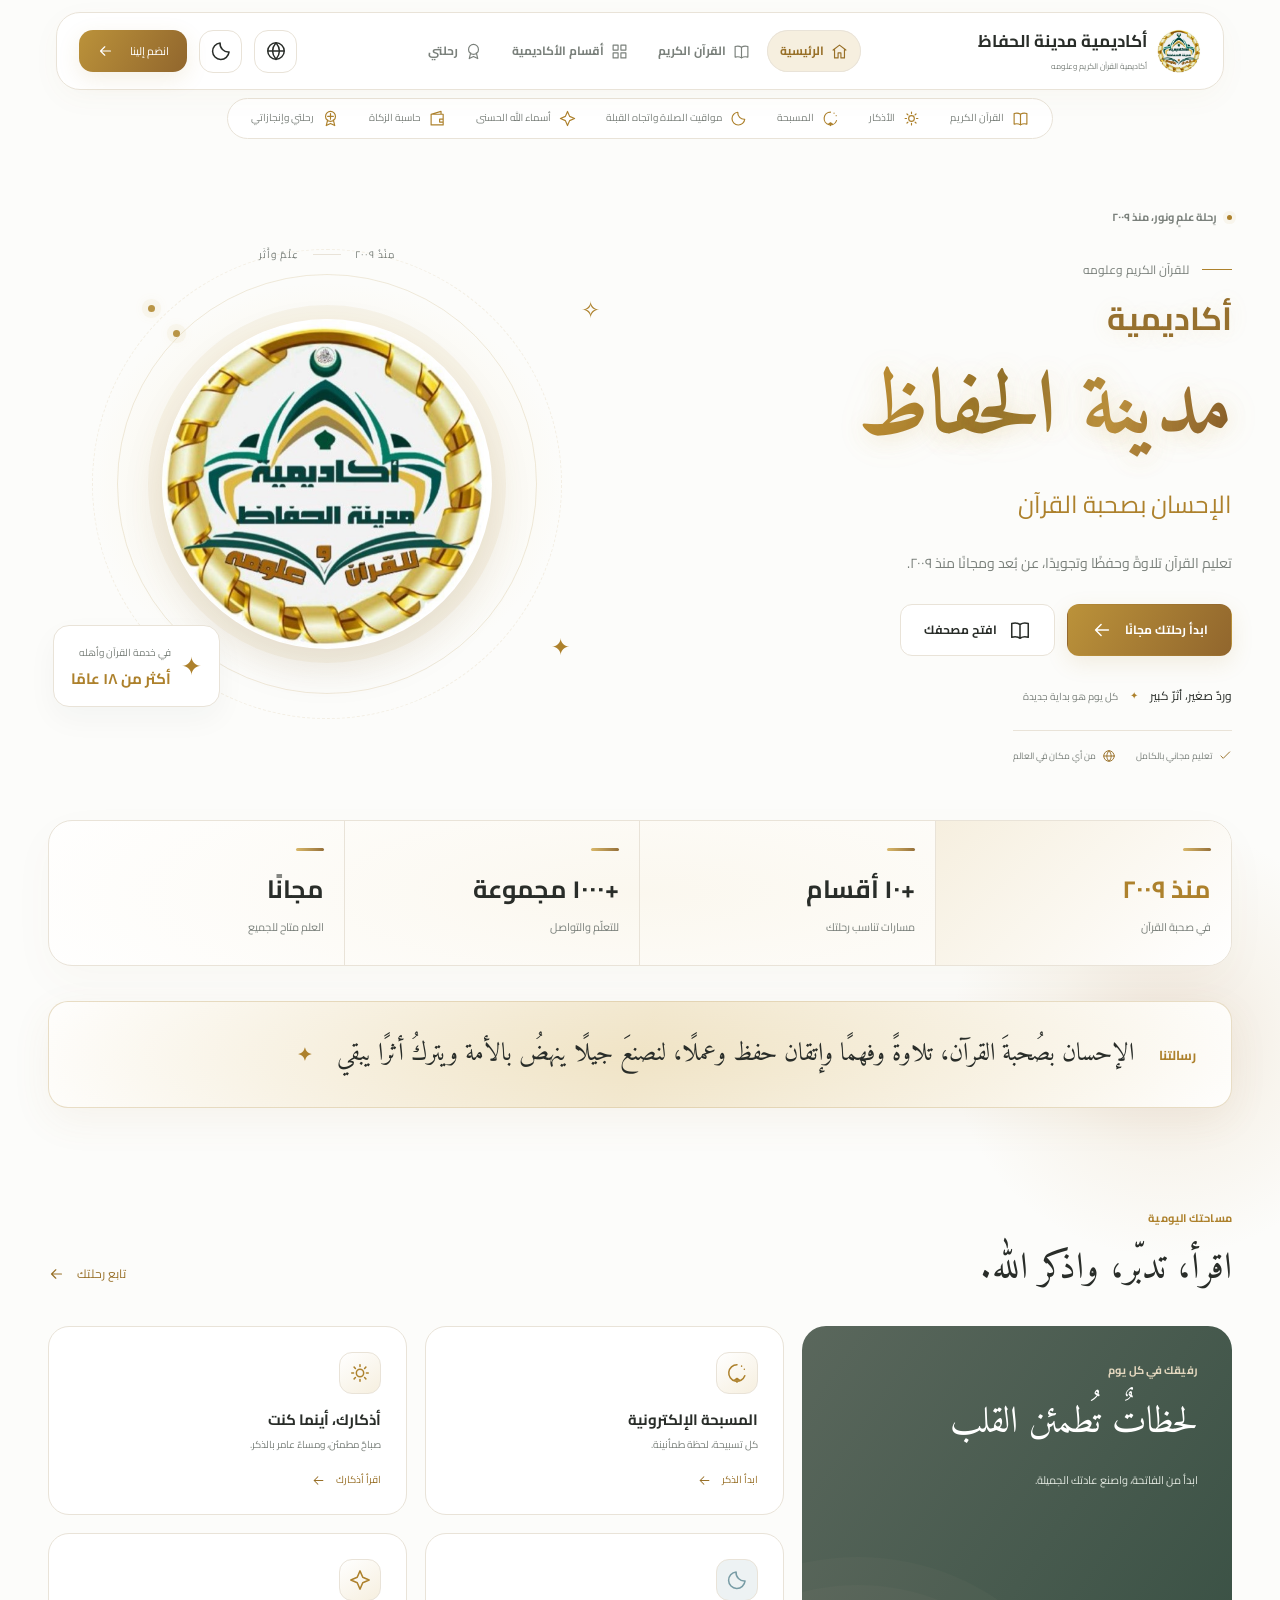
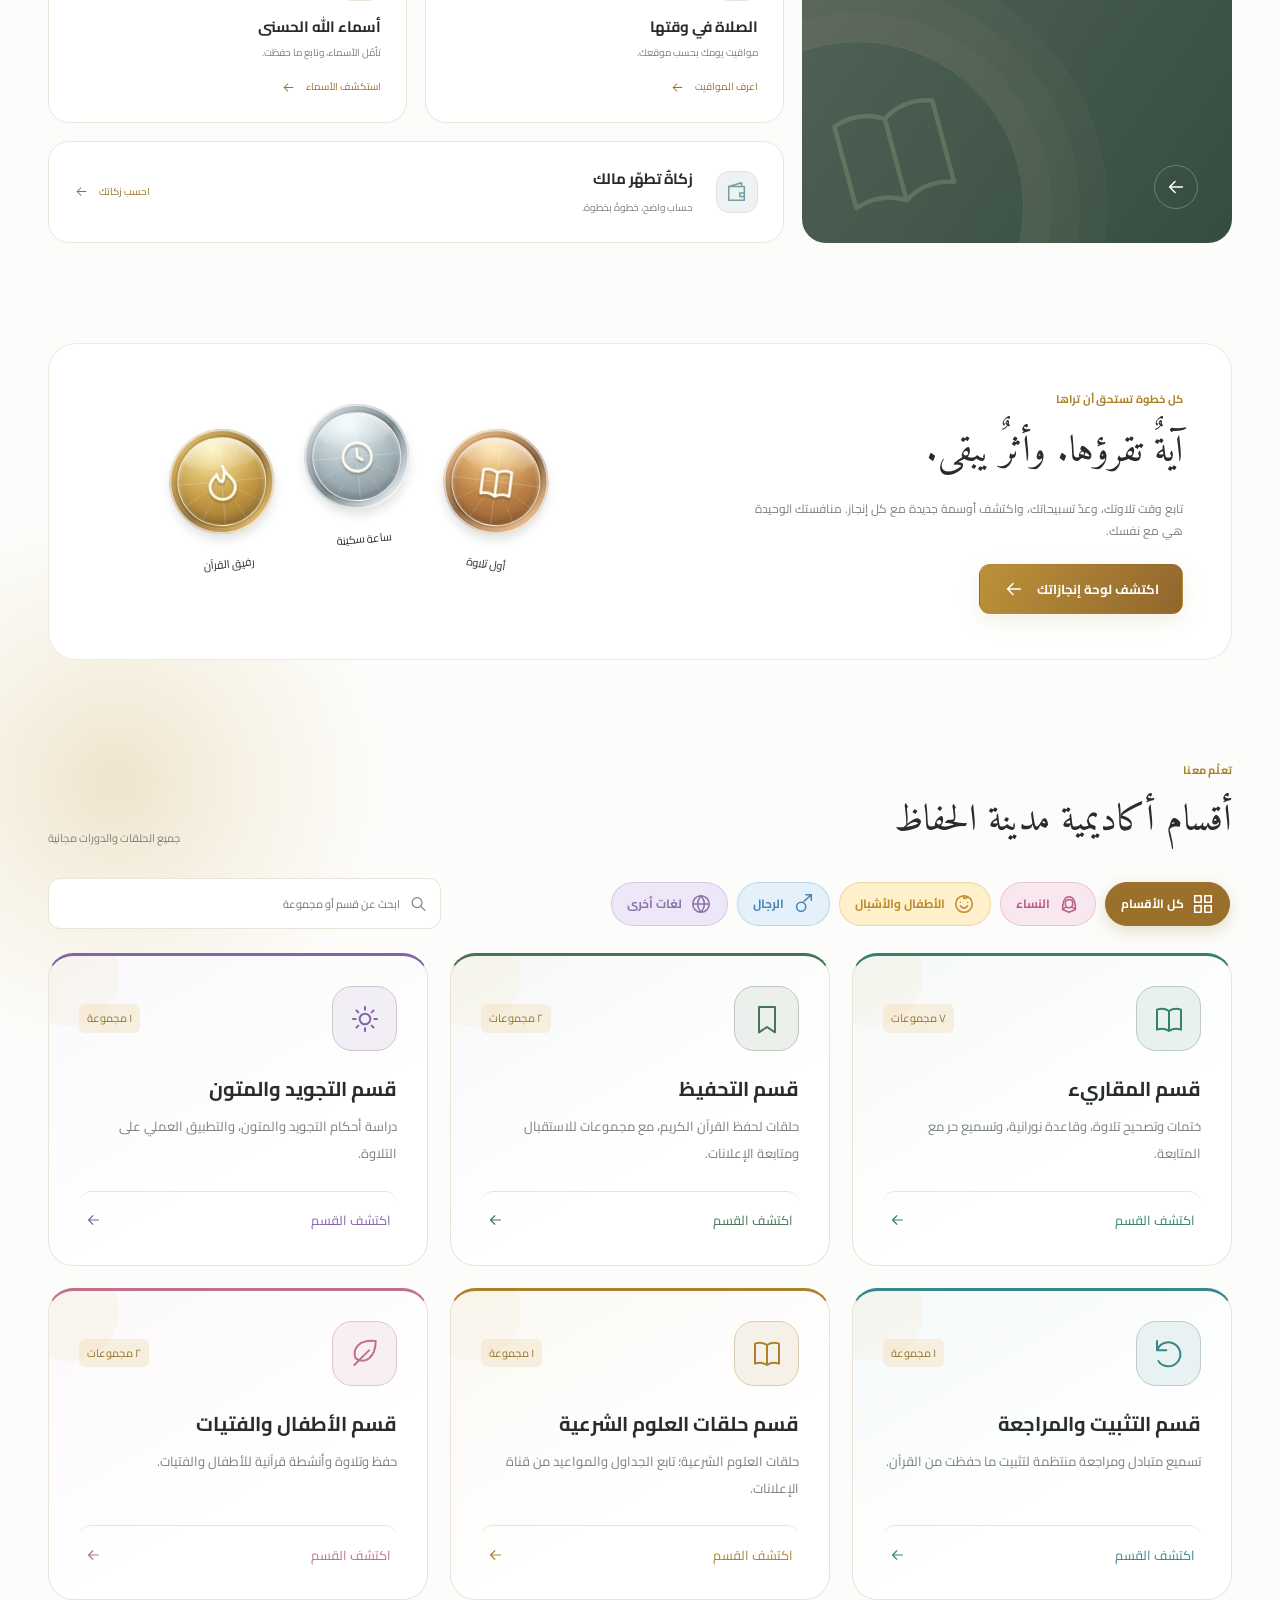
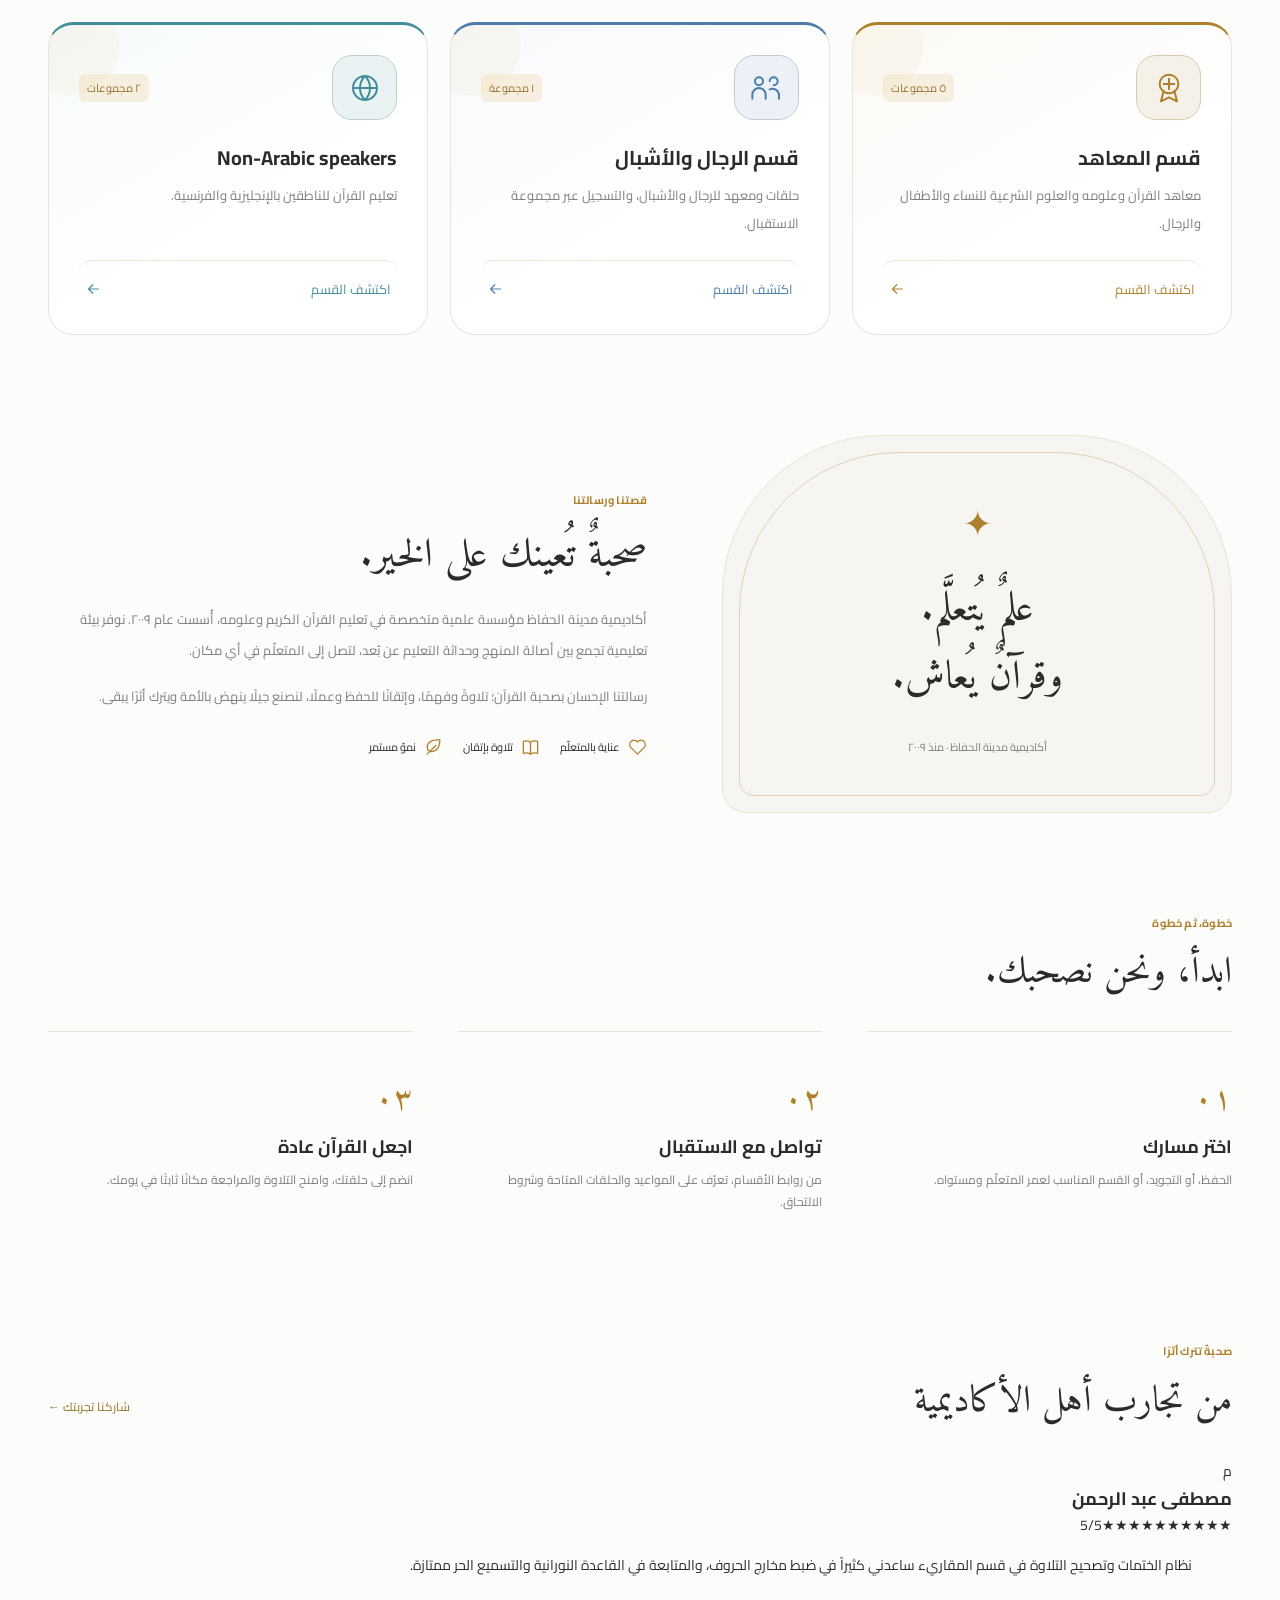
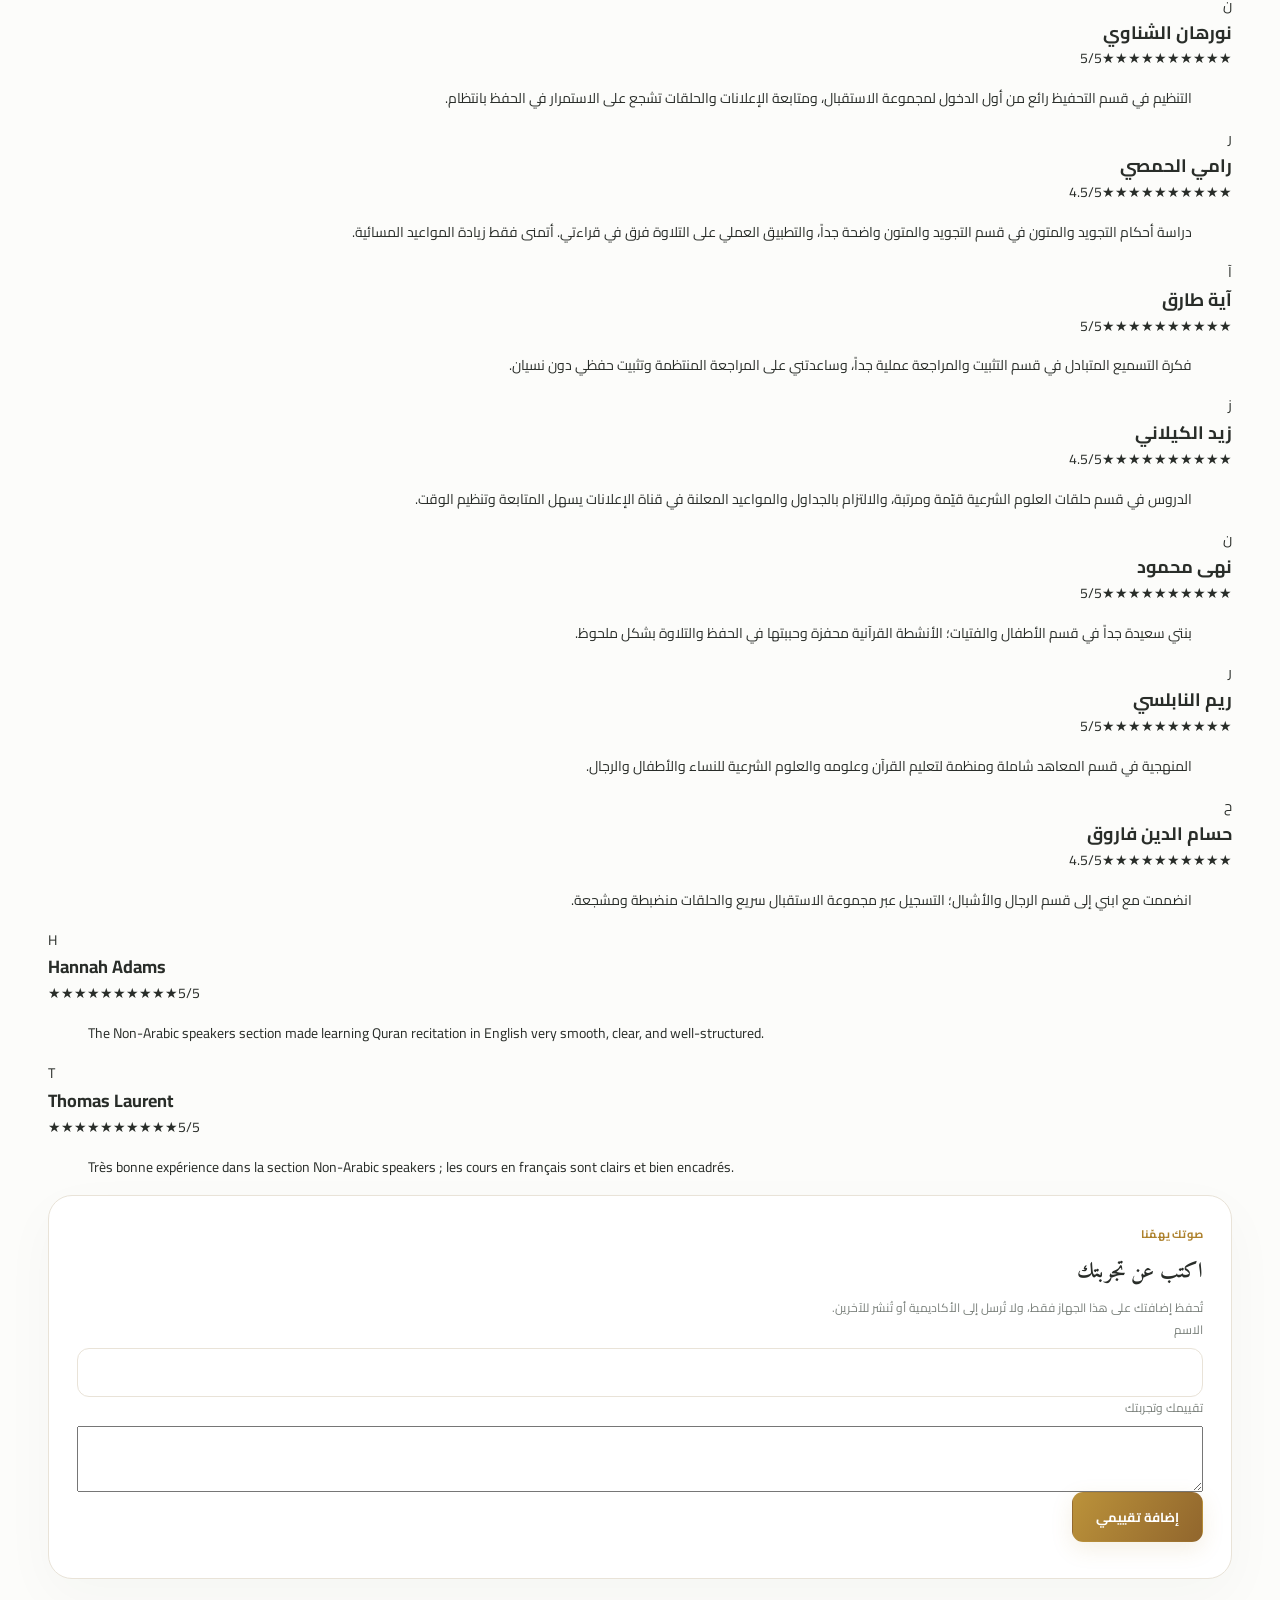
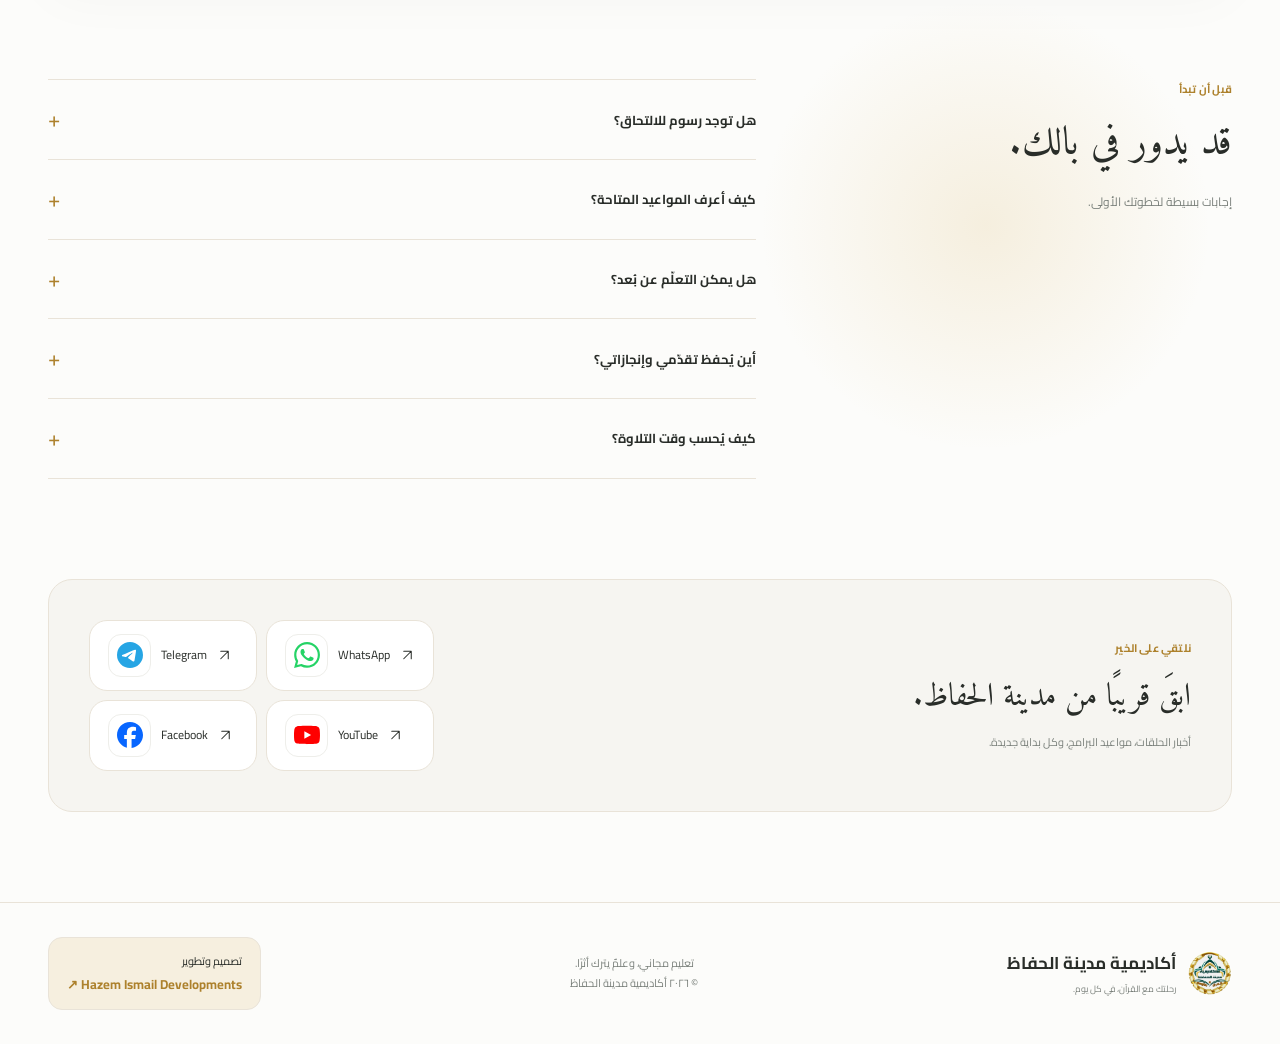
==== commit 80cde976: "Add files via upload" ====
--- a/index.html
+++ b/index.html
@@ -1 +1 @@
-<!doctype html><html lang="ar" dir="rtl"><head><meta charset="UTF-8"><meta name="viewport" content="width=device-width,initial-scale=1,viewport-fit=cover"><meta name="theme-color" content="#f8f7f2"><title>الرئيسية | أكاديمية مدينة الحفاظ</title><meta name="description" content="أكاديمية مدينة الحفاظ للقرآن الكريم وعلومه. تعليم مجاني عن بعد، مصحف، أذكار، مواقيت الصلاة واتجاه القبلة، ومتابعة رحلتك اليومية."><meta property="og:title" content="أكاديمية مدينة الحفاظ | رحلتك مع القرآن"><meta property="og:description" content="لكل قلب رحلة، وبالقرآن تبدأ. تعليم مجاني ومساحة يومية للتلاوة والذكر."><meta property="og:image" content="https://madinatalhuffaz.com/assets/icon.png"><meta property="og:locale" content="ar_AR"><meta property="og:type" content="website"><link rel="canonical" href="https://madinatalhuffaz.com/"><link rel="icon" href="assets/favicon.png"><link rel="apple-touch-icon" href="assets/icon.png"><link rel="manifest" href="manifest.webmanifest"><link rel="stylesheet" href="styles.css"><link rel="stylesheet" href="royal.css"><script src="theme.js"></script><script src="core.js" defer></script><script src="app.js" defer></script><script src="royal.js" defer></script><link rel="stylesheet" href="refined.css"><link rel="stylesheet" href="motion.css"><link rel="stylesheet" href="release-polish.css"><script src="refined.js" defer></script><script src="motion.js" defer></script></head><body data-page="index"><a class="skip-link" href="#main">تجاوز إلى المحتوى</a><header class="site-header"><div class="header-inner"><a class="brand" href="index.html"><img src="assets/academy-logo-hq.jpg" alt="شعار أكاديمية مدينة الحفاظ" width="50" height="50"><span>أكاديمية مدينة الحفاظ<small>أكاديمية القرآن الكريم وعلومه</small></span></a><nav class="main-nav" aria-label="التنقل الرئيسي"><a href="index.html" aria-current="page">الرئيسية</a><a href="quran.html">القرآن الكريم</a><a href="index.html#depts">أقسام الأكاديمية</a><a href="achievements.html">رحلتي</a></nav><div class="header-actions"><button class="icon-btn" id="language-toggle" aria-label="Language / اللغة"><svg class="icon" viewBox="0 0 24 24" fill="none" stroke="currentColor" stroke-width="1.6"><circle cx="12" cy="12" r="9"/><path d="M3 12h18M12 3c-5 6-5 12 0 18 5-6 5-12 0-18"/></svg></button><button id="theme-toggle" class="icon-btn" aria-label="تفعيل المظهر الداكن"><svg class="icon " viewBox="0 0 24 24" fill="none" stroke="currentColor" stroke-width="1.65" stroke-linecap="round" stroke-linejoin="round" aria-hidden="true"><path d="M20.8 13A9 9 0 0 1 11 3.2 9 9 0 1 0 20.8 13Z"/></svg></button><a class="join-button" href="index.html#depts">انضم إلينا <svg class="icon " viewBox="0 0 24 24" fill="none" stroke="currentColor" stroke-width="1.65" stroke-linecap="round" stroke-linejoin="round" aria-hidden="true"><path d="M19 12H5m6-6-6 6 6 6"/></svg></a><button class="icon-btn desktop-menu" data-open-menu aria-label="فتح قائمة الموقع"><svg class="icon " viewBox="0 0 24 24" fill="none" stroke="currentColor" stroke-width="1.65" stroke-linecap="round" stroke-linejoin="round" aria-hidden="true"><path d="M4 6h16M4 12h16M4 18h16"/></svg></button></div></div></header><nav class="tools-nav" aria-label="أدواتك اليومية"><a href="quran.html"><svg class="icon " viewBox="0 0 24 24" fill="none" stroke="currentColor" stroke-width="1.65" stroke-linecap="round" stroke-linejoin="round" aria-hidden="true"><path d="M3 5c3-1 6-1 9 1v15c-3-2-6-2-9-1z M21 5c-3-1-6-1-9 1v15c3-2 6-2 9-1z"/></svg>القرآن الكريم</a><a href="adhkar.html"><svg class="icon " viewBox="0 0 24 24" fill="none" stroke="currentColor" stroke-width="1.65" stroke-linecap="round" stroke-linejoin="round" aria-hidden="true"><path d="M12 3v2m0 14v2M3 12h2m14 0h2M5.6 5.6 7 7m10 10 1.4 1.4M5.6 18.4 7 17m10-10 1.4-1.4 M16 12a4 4 0 1 1-8 0 4 4 0 0 1 8 0"/></svg>الأذكار</a><a href="tasbih.html"><svg class="icon " viewBox="0 0 24 24" fill="none" stroke="currentColor" stroke-width="1.65" stroke-linecap="round" stroke-linejoin="round" aria-hidden="true"><path d="M12 3a9 9 0 1 0 8.5 12 M12 3h.01M20 8h.01M17 4.5h.01 M12 18v4m-3-2 3-2 3 2"/></svg>المسبحة</a><a href="prayer.html"><svg class="icon " viewBox="0 0 24 24" fill="none" stroke="currentColor" stroke-width="1.65" stroke-linecap="round" stroke-linejoin="round" aria-hidden="true"><path d="M20.8 13A9 9 0 0 1 11 3.2 9 9 0 1 0 20.8 13Z"/></svg>مواقيت الصلاة واتجاه القبلة</a><a href="names.html"><svg class="icon " viewBox="0 0 24 24" fill="none" stroke="currentColor" stroke-width="1.65" stroke-linecap="round" stroke-linejoin="round" aria-hidden="true"><path d="m12 2 3 7 7 3-7 3-3 7-3-7-7-3 7-3z"/></svg>أسماء الله الحسنى</a><a href="zakat.html"><svg class="icon " viewBox="0 0 24 24" fill="none" stroke="currentColor" stroke-width="1.65" stroke-linecap="round" stroke-linejoin="round" aria-hidden="true"><path d="M3 6h17v15H3V6Zm0 0 14-4v4m-2 7h5v4h-5z"/></svg>حاسبة الزكاة</a><a href="achievements.html"><svg class="icon " viewBox="0 0 24 24" fill="none" stroke="currentColor" stroke-width="1.65" stroke-linecap="round" stroke-linejoin="round" aria-hidden="true"><path d="m8 14-2 8 6-3 6 3-2-8 M19 9a7 7 0 1 1-14 0 7 7 0 0 1 14 0 M12 5v8m-4-4h8"/></svg>رحلتي وإنجازاتي</a></nav><main id="main" class="container" tabindex="-1"><section class="hero"><div class="hero-copy"><span class="eyebrow pill"><i></i> رِحلة علمٍ ونور، منذ ٢٠٠٩</span><div class="hero-title-kicker">للقرآن الكريم وعلومه</div><h1 class="academy-wordmark"><span class="wordmark-prefix">أكاديمية</span> <span class="wordmark-name">مدينة الحفاظ</span></h1><div class="hero-title-line">الإحسان بصحبة القرآن</div><p>تعليم القرآن تلاوةً وحفظًا وتجويدًا، عن بُعد ومجانًا منذ ٢٠٠٩.</p><div class="hero-buttons"><a class="btn primary" href="#depts">ابدأ رحلتك مجانًا <svg class="icon " viewBox="0 0 24 24" fill="none" stroke="currentColor" stroke-width="1.65" stroke-linecap="round" stroke-linejoin="round" aria-hidden="true"><path d="M19 12H5m6-6-6 6 6 6"/></svg></a><a class="btn outline" href="quran.html"><svg class="icon " viewBox="0 0 24 24" fill="none" stroke="currentColor" stroke-width="1.65" stroke-linecap="round" stroke-linejoin="round" aria-hidden="true"><path d="M3 5c3-1 6-1 9 1v15c-3-2-6-2-9-1z M21 5c-3-1-6-1-9 1v15c3-2 6-2 9-1z"/></svg> افتح مصحفك</a></div><div class="hero-verse-tag"><strong>وردٌ صغير، أثرٌ كبير</strong><span aria-hidden="true">✦</span><small>كل يوم هو بداية جديدة</small></div><div class="hero-notes"><span><svg class="icon " viewBox="0 0 24 24" fill="none" stroke="currentColor" stroke-width="1.65" stroke-linecap="round" stroke-linejoin="round" aria-hidden="true"><path d="m5 12 4 4L20 5"/></svg> تعليم مجاني بالكامل</span><span><svg class="icon " viewBox="0 0 24 24" fill="none" stroke="currentColor" stroke-width="1.65" stroke-linecap="round" stroke-linejoin="round" aria-hidden="true"><path d="M21 12a9 9 0 1 1-18 0 9 9 0 0 1 18 0 M3 12h18M12 3c-5 5-5 13 0 18 5-5 5-13 0-18"/></svg> من أي مكان في العالم</span></div></div><div class="hero-art"><div class="seal-caption"><span>مِنْذُ ٢٠٠٩</span><i></i><span>عِلْمٌ وَأَثَر</span></div><div class="orbit orbit-one"></div><div class="orbit orbit-two"></div><span class="art-star star-one">✧</span><span class="art-star star-two">✦</span><div class="hero-seal"><img class="hero-academy-logo" width="640" height="537" fetchpriority="high" decoding="sync" src="assets/academy-logo-hq.jpg" alt="أكاديمية مدينة الحفاظ"></div><div class="floating-card art-card-two"><span class="little-spark" aria-hidden="true">✦</span><div><small>في خدمة القرآن وأهله</small><strong>أكثر من ١٨ عامًا</strong></div></div></div></section><div class="trust-strip"><div><strong>منذ ٢٠٠٩</strong><span>في صحبة القرآن</span></div><div><strong>+١٠ أقسام</strong><span>مسارات تناسب رحلتك</span></div><div><strong>+١٠٠٠ مجموعة</strong><span>للتعلّم والتواصل</span></div><div><strong>مجانًا</strong><span>العلم متاح للجميع</span></div></div><section class="original-mission"><span>رسالتنا</span><p>الإحسان بصُحبةَ القرآن، تلاوةً وفهمًا وإتقان حفظ وعملًا، لنصنعَ جيلًا ينهضُ بالأمة ويتركُ أثرًا يبقي</p><b>✦</b></section><section class="section" id="daily-tools"><div class="section-head"><div><span class="eyebrow">مساحتك اليومية</span><h2>اقرأ، تدبّر، واذكر الله.</h2></div><a class="text-link" href="achievements.html">تابع رحلتك <svg class="icon " viewBox="0 0 24 24" fill="none" stroke="currentColor" stroke-width="1.65" stroke-linecap="round" stroke-linejoin="round" aria-hidden="true"><path d="M19 12H5m6-6-6 6 6 6"/></svg></a></div><div class="daily-grid"><a class="daily-feature" href="quran.html"><span class="eyebrow">رفيقك في كل يوم</span><h3>لحظاتٌ تُطمئن القلب</h3><p id="continue-label">ابدأ من الفاتحة، واصنع عادتك الجميلة.</p><span class="round-arrow"><svg class="icon " viewBox="0 0 24 24" fill="none" stroke="currentColor" stroke-width="1.65" stroke-linecap="round" stroke-linejoin="round" aria-hidden="true"><path d="M19 12H5m6-6-6 6 6 6"/></svg></span><span class="feature-art"><svg class="icon " viewBox="0 0 24 24" fill="none" stroke="currentColor" stroke-width="1.65" stroke-linecap="round" stroke-linejoin="round" aria-hidden="true"><path d="M3 5c3-1 6-1 9 1v15c-3-2-6-2-9-1z M21 5c-3-1-6-1-9 1v15c3-2 6-2 9-1z"/></svg></span></a><a class="tool-card" href="tasbih.html"><span class="tool-icon"><svg class="icon " viewBox="0 0 24 24" fill="none" stroke="currentColor" stroke-width="1.65" stroke-linecap="round" stroke-linejoin="round" aria-hidden="true"><path d="M12 3a9 9 0 1 0 8.5 12 M12 3h.01M20 8h.01M17 4.5h.01 M12 18v4m-3-2 3-2 3 2"/></svg></span><h3>المسبحة الإلكترونية</h3><p>كل تسبيحة، لحظة طمأنينة.</p><span class="card-link">ابدأ الذكر <svg class="icon " viewBox="0 0 24 24" fill="none" stroke="currentColor" stroke-width="1.65" stroke-linecap="round" stroke-linejoin="round" aria-hidden="true"><path d="M19 12H5m6-6-6 6 6 6"/></svg></span></a><a class="tool-card" href="adhkar.html"><span class="tool-icon"><svg class="icon " viewBox="0 0 24 24" fill="none" stroke="currentColor" stroke-width="1.65" stroke-linecap="round" stroke-linejoin="round" aria-hidden="true"><path d="M12 3v2m0 14v2M3 12h2m14 0h2M5.6 5.6 7 7m10 10 1.4 1.4M5.6 18.4 7 17m10-10 1.4-1.4 M16 12a4 4 0 1 1-8 0 4 4 0 0 1 8 0"/></svg></span><h3>أذكارك، أينما كنت</h3><p>صباحٌ مطمئن، ومساءٌ عامر بالذكر.</p><span class="card-link">اقرأ أذكارك <svg class="icon " viewBox="0 0 24 24" fill="none" stroke="currentColor" stroke-width="1.65" stroke-linecap="round" stroke-linejoin="round" aria-hidden="true"><path d="M19 12H5m6-6-6 6 6 6"/></svg></span></a><a class="tool-card" href="prayer.html"><span class="tool-icon teal"><svg class="icon " viewBox="0 0 24 24" fill="none" stroke="currentColor" stroke-width="1.65" stroke-linecap="round" stroke-linejoin="round" aria-hidden="true"><path d="M20.8 13A9 9 0 0 1 11 3.2 9 9 0 1 0 20.8 13Z"/></svg></span><h3>الصلاة في وقتها</h3><p>مواقيت يومك بحسب موقعك.</p><span class="card-link">اعرف المواقيت <svg class="icon " viewBox="0 0 24 24" fill="none" stroke="currentColor" stroke-width="1.65" stroke-linecap="round" stroke-linejoin="round" aria-hidden="true"><path d="M19 12H5m6-6-6 6 6 6"/></svg></span></a><a class="tool-card" href="names.html"><span class="tool-icon"><svg class="icon " viewBox="0 0 24 24" fill="none" stroke="currentColor" stroke-width="1.65" stroke-linecap="round" stroke-linejoin="round" aria-hidden="true"><path d="m12 2 3 7 7 3-7 3-3 7-3-7-7-3 7-3z"/></svg></span><h3>أسماء الله الحسنى</h3><p>تأمّل الأسماء، وتابع ما حفظت.</p><span class="card-link">استكشف الأسماء <svg class="icon " viewBox="0 0 24 24" fill="none" stroke="currentColor" stroke-width="1.65" stroke-linecap="round" stroke-linejoin="round" aria-hidden="true"><path d="M19 12H5m6-6-6 6 6 6"/></svg></span></a><a class="tool-card" href="zakat.html"><span class="tool-icon teal"><svg class="icon " viewBox="0 0 24 24" fill="none" stroke="currentColor" stroke-width="1.65" stroke-linecap="round" stroke-linejoin="round" aria-hidden="true"><path d="M3 6h17v15H3V6Zm0 0 14-4v4m-2 7h5v4h-5z"/></svg></span><h3>زكاةٌ تطهّر مالك</h3><p>حساب واضح، خطوةً بخطوة.</p><span class="card-link">احسب زكاتك <svg class="icon " viewBox="0 0 24 24" fill="none" stroke="currentColor" stroke-width="1.65" stroke-linecap="round" stroke-linejoin="round" aria-hidden="true"><path d="M19 12H5m6-6-6 6 6 6"/></svg></span></a></div></section><section class="section journey-banner"><div><span class="eyebrow">كل خطوة تستحق أن تراها</span><h2>آيةٌ تقرؤها. وأثرٌ يبقى.</h2><p>تابع وقت تلاوتك، وعدّ تسبيحاتك، واكتشف أوسمة جديدة مع كل إنجاز. منافستك الوحيدة هي مع نفسك.</p><a class="btn primary" href="achievements.html">اكتشف لوحة إنجازاتك <svg class="icon " viewBox="0 0 24 24" fill="none" stroke="currentColor" stroke-width="1.65" stroke-linecap="round" stroke-linejoin="round" aria-hidden="true"><path d="M19 12H5m6-6-6 6 6 6"/></svg></a></div><div class="medal-showcase" aria-hidden="true"><div><span class="medal bronze"><span><svg class="icon " viewBox="0 0 24 24" fill="none" stroke="currentColor" stroke-width="1.65" stroke-linecap="round" stroke-linejoin="round" aria-hidden="true"><path d="M3 5c3-1 6-1 9 1v15c-3-2-6-2-9-1z M21 5c-3-1-6-1-9 1v15c3-2 6-2 9-1z"/></svg></span></span><span>أول تلاوة</span></div><div><span class="medal silver"><span><svg class="icon " viewBox="0 0 24 24" fill="none" stroke="currentColor" stroke-width="1.65" stroke-linecap="round" stroke-linejoin="round" aria-hidden="true"><path d="M21 12a9 9 0 1 1-18 0 9 9 0 0 1 18 0 M12 7v5l3 2"/></svg></span></span><span>ساعة سكينة</span></div><div><span class="medal gold"><span><svg class="icon " viewBox="0 0 24 24" fill="none" stroke="currentColor" stroke-width="1.65" stroke-linecap="round" stroke-linejoin="round" aria-hidden="true"><path d="M13 2c1 6 7 8 7 13a8 8 0 0 1-16 0c0-4 3-6 5-8 0 4 3 5 3 5s3-4 1-10Z"/></svg></span></span><span>رفيق القرآن</span></div></div></section><section class="section" id="depts"><div class="section-head"><div><span class="eyebrow">تعلّم معنا</span><h2>أقسام أكاديمية مدينة الحفاظ</h2></div><span class="section-note">جميع الحلقات والدورات مجانية</span></div><div class="section-controls"><div class="chips" id="dept-filters"><button class="chip active" data-filter="all">كل الأقسام</button><button class="chip" data-filter="women">النساء</button><button class="chip" data-filter="children">الأطفال والأشبال</button><button class="chip" data-filter="men">الرجال</button><button class="chip" data-filter="languages">لغات أخرى</button></div><label class="search-field"><svg class="icon " viewBox="0 0 24 24" fill="none" stroke="currentColor" stroke-width="1.65" stroke-linecap="round" stroke-linejoin="round" aria-hidden="true"><path d="M15 15l6 6 M17 10a7 7 0 1 1-14 0 7 7 0 0 1 14 0"/></svg><input id="dept-search" type="search" placeholder="ابحث عن قسم أو مجموعة" aria-label="ابحث عن قسم أو مجموعة"></label></div><div class="dept-grid" id="departments"><p class="empty">جارٍ تحميل أقسام الأكاديمية…</p></div></section><section class="section about-grid" id="about"><div class="about-art"><span>✦</span><h2>علمٌ يُتعلَّم.<br>وقرآنٌ يُعاش.</h2><small>أكاديمية مدينة الحفاظ · منذ ٢٠٠٩</small></div><div><span class="eyebrow">قصتنا ورسالتنا</span><h2>صحبةٌ تُعينك على الخير.</h2><p>أكاديمية مدينة الحفاظ مؤسسة علمية متخصصة في تعليم القرآن الكريم وعلومه، أُسست عام ٢٠٠٩. نوفر بيئة تعليمية تجمع بين أصالة المنهج وحداثة التعليم عن بُعد، لتصل إلى المتعلّم في أي مكان.</p><p>رسالتنا الإحسان بصحبة القرآن؛ تلاوةً وفهمًا، وإتقانًا للحفظ وعملًا، لنصنع جيلًا ينهض بالأمة ويترك أثرًا يبقى.</p><div class="value-row"><span><svg class="icon " viewBox="0 0 24 24" fill="none" stroke="currentColor" stroke-width="1.65" stroke-linecap="round" stroke-linejoin="round" aria-hidden="true"><path d="M12 21 3.5 12.5a5.5 5.5 0 0 1 8.5-7 5.5 5.5 0 0 1 8.5 7Z"/></svg> عناية بالمتعلّم</span><span><svg class="icon " viewBox="0 0 24 24" fill="none" stroke="currentColor" stroke-width="1.65" stroke-linecap="round" stroke-linejoin="round" aria-hidden="true"><path d="M3 5c3-1 6-1 9 1v15c-3-2-6-2-9-1z M21 5c-3-1-6-1-9 1v15c3-2 6-2 9-1z"/></svg> تلاوة بإتقان</span><span><svg class="icon " viewBox="0 0 24 24" fill="none" stroke="currentColor" stroke-width="1.65" stroke-linecap="round" stroke-linejoin="round" aria-hidden="true"><path d="M20 3C8 2 2 8 5 16c7 5 15-1 15-13ZM4 21 15 10"/></svg> نموّ مستمر</span></div></div></section><section class="section" id="programs"><div class="section-head"><div><span class="eyebrow">خطوة، ثم خطوة</span><h2>ابدأ، ونحن نصحبك.</h2></div></div><div class="steps"><article><span>٠١</span><h3>اختر مسارك</h3><p>الحفظ، أو التجويد، أو القسم المناسب لعمر المتعلّم ومستواه.</p></article><article><span>٠٢</span><h3>تواصل مع الاستقبال</h3><p>من روابط الأقسام، تعرّف على المواعيد والحلقات المتاحة وشروط الالتحاق.</p></article><article><span>٠٣</span><h3>اجعل القرآن عادة</h3><p>انضم إلى حلقتك، وامنح التلاوة والمراجعة مكانًا ثابتًا في يومك.</p></article></div></section><section class="section faq-grid" id="faq"><div><span class="eyebrow">قبل أن تبدأ</span><h2>قد يدور في بالك.</h2><p>إجابات بسيطة لخطوتك الأولى.</p></div><div class="faq-list"><details><summary>هل توجد رسوم للالتحاق؟</summary><p>جميع الحلقات والدورات في الأكاديمية مجانية، دون رسوم تسجيل أو اشتراكات شهرية.</p></details><details><summary>كيف أعرف المواعيد المتاحة؟</summary><p>اختر القسم المناسب، ثم تواصل مع فريق الاستقبال عبر رابط المجموعة لمعرفة المواعيد وشروط الالتحاق.</p></details><details><summary>هل يمكن التعلّم عن بُعد؟</summary><p>نعم. يوضّح لك فريق الاستقبال طريقة متابعة الحلقة في القسم الذي تختاره.</p></details><details><summary>أين يُحفظ تقدّمي وإنجازاتي؟</summary><p>على متصفحك الحالي، دون حساب. لا ينتقل التقدّم تلقائيًا بين الأجهزة، وقد يُحذف عند مسح بيانات المتصفح. يمكنك تصدير نسخة احتياطية واستعادتها من صفحة رحلتي.</p></details><details><summary>كيف يُحسب وقت التلاوة؟</summary><p>ابدأ المؤقّت من صفحة المصحف. يُحسب الوقت أثناء ظهور الصفحة فقط، ويتوقف عند إخفائها. هذا سجل شخصي لوقتك، ولا يقيس الأجر أو صحة التلاوة.</p></details></div></section><section class="contact-banner" id="social"><div><span class="eyebrow">نلتقي على الخير</span><h2>ابقَ قريبًا من مدينة الحفاظ.</h2><p>أخبار الحلقات، مواعيد البرامج، وكل بداية جديدة.</p></div><div class="social-links"><a href="https://t.me/+U7_nNtR4Rztg1n6I" target="_blank" rel="noopener">Telegram <svg class="icon " viewBox="0 0 24 24" fill="none" stroke="currentColor" stroke-width="1.65" stroke-linecap="round" stroke-linejoin="round" aria-hidden="true"><path d="M6 18 18 6M6 6h12v12"/></svg></a><a href="https://chat.whatsapp.com/DaAfL4o7skMLH7pGLCnEtF" target="_blank" rel="noopener">WhatsApp <svg class="icon " viewBox="0 0 24 24" fill="none" stroke="currentColor" stroke-width="1.65" stroke-linecap="round" stroke-linejoin="round" aria-hidden="true"><path d="M6 18 18 6M6 6h12v12"/></svg></a><a href="https://www.facebook.com/أكاديمية-مدينة-الحفاظ-201429833686073/?referrer=whatsapp" target="_blank" rel="noopener">Facebook <svg class="icon " viewBox="0 0 24 24" fill="none" stroke="currentColor" stroke-width="1.65" stroke-linecap="round" stroke-linejoin="round" aria-hidden="true"><path d="M6 18 18 6M6 6h12v12"/></svg></a><a href="https://www.youtube.com/user/123465870" target="_blank" rel="noopener">YouTube <svg class="icon " viewBox="0 0 24 24" fill="none" stroke="currentColor" stroke-width="1.65" stroke-linecap="round" stroke-linejoin="round" aria-hidden="true"><path d="M6 18 18 6M6 6h12v12"/></svg></a></div></section></main><footer class="site-footer"><div class="container footer-inner"><a class="brand" href="index.html"><img src="assets/academy-logo-hq.jpg" alt="" width="44" height="44"><span>أكاديمية مدينة الحفاظ<small>رحلتك مع القرآن، في كل يوم.</small></span></a><p>تعليم مجاني، وعلمٌ يترك أثرًا.<br><small>© <span id="copyright-year">٢٠٢٦</span> أكاديمية مدينة الحفاظ</small></p><a href="https://hazem-ismail.github.io/Portfolio/" target="_blank" rel="noopener" class="developer">تصميم وتطوير<br><strong>Hazem Ismail Developments ↗</strong></a></div></footer><nav class="mobile-nav" aria-label="التنقل السريع"><a href="index.html" aria-current="page"><svg class="icon " viewBox="0 0 24 24" fill="none" stroke="currentColor" stroke-width="1.65" stroke-linecap="round" stroke-linejoin="round" aria-hidden="true"><path d="m3 10 9-7 9 7 M5 9v12h5v-7h4v7h5V9"/></svg><span>الرئيسية</span></a><a href="quran.html"><svg class="icon " viewBox="0 0 24 24" fill="none" stroke="currentColor" stroke-width="1.65" stroke-linecap="round" stroke-linejoin="round" aria-hidden="true"><path d="M3 5c3-1 6-1 9 1v15c-3-2-6-2-9-1z M21 5c-3-1-6-1-9 1v15c3-2 6-2 9-1z"/></svg><span>المصحف</span></a><a href="tasbih.html"><svg class="icon " viewBox="0 0 24 24" fill="none" stroke="currentColor" stroke-width="1.65" stroke-linecap="round" stroke-linejoin="round" aria-hidden="true"><path d="M12 3a9 9 0 1 0 8.5 12 M12 3h.01M20 8h.01M17 4.5h.01 M12 18v4m-3-2 3-2 3 2"/></svg><span>المسبحة</span></a><a href="achievements.html"><svg class="icon " viewBox="0 0 24 24" fill="none" stroke="currentColor" stroke-width="1.65" stroke-linecap="round" stroke-linejoin="round" aria-hidden="true"><path d="m8 14-2 8 6-3 6 3-2-8 M19 9a7 7 0 1 1-14 0 7 7 0 0 1 14 0 M12 5v8m-4-4h8"/></svg><span>رحلتي</span></a><button data-open-menu><svg class="icon " viewBox="0 0 24 24" fill="none" stroke="currentColor" stroke-width="1.65" stroke-linecap="round" stroke-linejoin="round" aria-hidden="true"><path d="M4 6h16M4 12h16M4 18h16"/></svg><span>المزيد</span></button></nav><dialog id="menu-dialog" class="menu-dialog"><div class="dialog-heading"><h2>مساحتك في مدينة الحفاظ</h2><button class="icon-btn" data-close-dialog aria-label="إغلاق القائمة"><svg class="icon " viewBox="0 0 24 24" fill="none" stroke="currentColor" stroke-width="1.65" stroke-linecap="round" stroke-linejoin="round" aria-hidden="true"><path d="m6 6 12 12M6 18 18 6"/></svg></button></div><nav><a class="menu-link" href="index.html"><svg class="icon " viewBox="0 0 24 24" fill="none" stroke="currentColor" stroke-width="1.65" stroke-linecap="round" stroke-linejoin="round" aria-hidden="true"><path d="m3 10 9-7 9 7 M5 9v12h5v-7h4v7h5V9"/></svg>الرئيسية</a><a class="menu-link" href="quran.html"><svg class="icon " viewBox="0 0 24 24" fill="none" stroke="currentColor" stroke-width="1.65" stroke-linecap="round" stroke-linejoin="round" aria-hidden="true"><path d="M3 5c3-1 6-1 9 1v15c-3-2-6-2-9-1z M21 5c-3-1-6-1-9 1v15c3-2 6-2 9-1z"/></svg>القرآن الكريم</a><a class="menu-link" href="adhkar.html"><svg class="icon " viewBox="0 0 24 24" fill="none" stroke="currentColor" stroke-width="1.65" stroke-linecap="round" stroke-linejoin="round" aria-hidden="true"><path d="M12 3v2m0 14v2M3 12h2m14 0h2M5.6 5.6 7 7m10 10 1.4 1.4M5.6 18.4 7 17m10-10 1.4-1.4 M16 12a4 4 0 1 1-8 0 4 4 0 0 1 8 0"/></svg>الأذكار</a><a class="menu-link" href="tasbih.html"><svg class="icon " viewBox="0 0 24 24" fill="none" stroke="currentColor" stroke-width="1.65" stroke-linecap="round" stroke-linejoin="round" aria-hidden="true"><path d="M12 3a9 9 0 1 0 8.5 12 M12 3h.01M20 8h.01M17 4.5h.01 M12 18v4m-3-2 3-2 3 2"/></svg>المسبحة</a><a class="menu-link" href="prayer.html"><svg class="icon " viewBox="0 0 24 24" fill="none" stroke="currentColor" stroke-width="1.65" stroke-linecap="round" stroke-linejoin="round" aria-hidden="true"><path d="M20.8 13A9 9 0 0 1 11 3.2 9 9 0 1 0 20.8 13Z"/></svg>مواقيت الصلاة واتجاه القبلة</a><a class="menu-link" href="names.html"><svg class="icon " viewBox="0 0 24 24" fill="none" stroke="currentColor" stroke-width="1.65" stroke-linecap="round" stroke-linejoin="round" aria-hidden="true"><path d="m12 2 3 7 7 3-7 3-3 7-3-7-7-3 7-3z"/></svg>أسماء الله الحسنى</a><a class="menu-link" href="zakat.html"><svg class="icon " viewBox="0 0 24 24" fill="none" stroke="currentColor" stroke-width="1.65" stroke-linecap="round" stroke-linejoin="round" aria-hidden="true"><path d="M3 6h17v15H3V6Zm0 0 14-4v4m-2 7h5v4h-5z"/></svg>حاسبة الزكاة</a><a class="menu-link" href="achievements.html"><svg class="icon " viewBox="0 0 24 24" fill="none" stroke="currentColor" stroke-width="1.65" stroke-linecap="round" stroke-linejoin="round" aria-hidden="true"><path d="m8 14-2 8 6-3 6 3-2-8 M19 9a7 7 0 1 1-14 0 7 7 0 0 1 14 0 M12 5v8m-4-4h8"/></svg>رحلتي وإنجازاتي</a><a class="btn primary" href="index.html#depts">انضم إلى الأكاديمية</a></nav></dialog><dialog id="detail-dialog"><div class="dialog-heading"><h2 id="detail-title"></h2><button class="icon-btn" data-close-dialog aria-label="إغلاق"><svg class="icon " viewBox="0 0 24 24" fill="none" stroke="currentColor" stroke-width="1.65" stroke-linecap="round" stroke-linejoin="round" aria-hidden="true"><path d="m6 6 12 12M6 18 18 6"/></svg></button></div><div id="detail-body"></div></dialog><div class="toast" id="toast" role="status"></div><noscript><div class="noscript">فعّل JavaScript لاستخدام المصحف والأدوات اليومية. يمكنك تصفح معلومات الأكاديمية أو التواصل معنا.</div></noscript></body></html>+<!doctype html><html lang="ar" dir="rtl"><head><meta charset="UTF-8"><meta name="viewport" content="width=device-width,initial-scale=1,viewport-fit=cover"><meta name="theme-color" content="#f8f7f2"><title>الرئيسية | أكاديمية مدينة الحفاظ</title><meta name="description" content="أكاديمية مدينة الحفاظ للقرآن الكريم وعلومه. تعليم مجاني عن بعد، مصحف، أذكار، مواقيت الصلاة واتجاه القبلة، ومتابعة رحلتك اليومية."><meta property="og:title" content="أكاديمية مدينة الحفاظ | رحلتك مع القرآن"><meta property="og:description" content="لكل قلب رحلة، وبالقرآن تبدأ. تعليم مجاني ومساحة يومية للتلاوة والذكر."><meta property="og:image" content="https://madinatalhuffaz.com/assets/icon.png"><meta property="og:locale" content="ar_AR"><meta property="og:type" content="website"><link rel="canonical" href="https://madinatalhuffaz.com/"><link rel="icon" href="assets/favicon.png"><link rel="apple-touch-icon" href="assets/icon.png"><link rel="manifest" href="manifest.webmanifest"><link rel="stylesheet" href="styles.css"><link rel="stylesheet" href="royal.css"><script src="theme.js"></script><script src="core.js" defer></script><script src="app.js" defer></script><script src="royal.js" defer></script><link rel="stylesheet" href="refined.css"><link rel="stylesheet" href="motion.css"><link rel="stylesheet" href="release-polish.css"><script src="refined.js" defer></script><script src="motion.js" defer></script><script src="reviews.js" defer></script></head><body data-page="index"><a class="skip-link" href="#main">تجاوز إلى المحتوى</a><header class="site-header"><div class="header-inner"><a class="brand" href="index.html"><img src="assets/academy-logo-hq.jpg" alt="شعار أكاديمية مدينة الحفاظ" width="50" height="50"><span>أكاديمية مدينة الحفاظ<small>أكاديمية القرآن الكريم وعلومه</small></span></a><nav class="main-nav" aria-label="التنقل الرئيسي"><a href="index.html" aria-current="page">الرئيسية</a><a href="quran.html">القرآن الكريم</a><a href="index.html#depts">أقسام الأكاديمية</a><a href="achievements.html">رحلتي</a></nav><div class="header-actions"><button class="icon-btn" id="language-toggle" aria-label="Language / اللغة"><svg class="icon" viewBox="0 0 24 24" fill="none" stroke="currentColor" stroke-width="1.6"><circle cx="12" cy="12" r="9"/><path d="M3 12h18M12 3c-5 6-5 12 0 18 5-6 5-12 0-18"/></svg></button><button id="theme-toggle" class="icon-btn" aria-label="تفعيل المظهر الداكن"><svg class="icon " viewBox="0 0 24 24" fill="none" stroke="currentColor" stroke-width="1.65" stroke-linecap="round" stroke-linejoin="round" aria-hidden="true"><path d="M20.8 13A9 9 0 0 1 11 3.2 9 9 0 1 0 20.8 13Z"/></svg></button><a class="join-button" href="index.html#depts">انضم إلينا <svg class="icon " viewBox="0 0 24 24" fill="none" stroke="currentColor" stroke-width="1.65" stroke-linecap="round" stroke-linejoin="round" aria-hidden="true"><path d="M19 12H5m6-6-6 6 6 6"/></svg></a><button class="icon-btn desktop-menu" data-open-menu aria-label="فتح قائمة الموقع"><svg class="icon " viewBox="0 0 24 24" fill="none" stroke="currentColor" stroke-width="1.65" stroke-linecap="round" stroke-linejoin="round" aria-hidden="true"><path d="M4 6h16M4 12h16M4 18h16"/></svg></button></div></div></header><nav class="tools-nav" aria-label="أدواتك اليومية"><a href="quran.html"><svg class="icon " viewBox="0 0 24 24" fill="none" stroke="currentColor" stroke-width="1.65" stroke-linecap="round" stroke-linejoin="round" aria-hidden="true"><path d="M3 5c3-1 6-1 9 1v15c-3-2-6-2-9-1z M21 5c-3-1-6-1-9 1v15c3-2 6-2 9-1z"/></svg>القرآن الكريم</a><a href="adhkar.html"><svg class="icon " viewBox="0 0 24 24" fill="none" stroke="currentColor" stroke-width="1.65" stroke-linecap="round" stroke-linejoin="round" aria-hidden="true"><path d="M12 3v2m0 14v2M3 12h2m14 0h2M5.6 5.6 7 7m10 10 1.4 1.4M5.6 18.4 7 17m10-10 1.4-1.4 M16 12a4 4 0 1 1-8 0 4 4 0 0 1 8 0"/></svg>الأذكار</a><a href="tasbih.html"><svg class="icon " viewBox="0 0 24 24" fill="none" stroke="currentColor" stroke-width="1.65" stroke-linecap="round" stroke-linejoin="round" aria-hidden="true"><path d="M12 3a9 9 0 1 0 8.5 12 M12 3h.01M20 8h.01M17 4.5h.01 M12 18v4m-3-2 3-2 3 2"/></svg>المسبحة</a><a href="prayer.html"><svg class="icon " viewBox="0 0 24 24" fill="none" stroke="currentColor" stroke-width="1.65" stroke-linecap="round" stroke-linejoin="round" aria-hidden="true"><path d="M20.8 13A9 9 0 0 1 11 3.2 9 9 0 1 0 20.8 13Z"/></svg>مواقيت الصلاة واتجاه القبلة</a><a href="names.html"><svg class="icon " viewBox="0 0 24 24" fill="none" stroke="currentColor" stroke-width="1.65" stroke-linecap="round" stroke-linejoin="round" aria-hidden="true"><path d="m12 2 3 7 7 3-7 3-3 7-3-7-7-3 7-3z"/></svg>أسماء الله الحسنى</a><a href="zakat.html"><svg class="icon " viewBox="0 0 24 24" fill="none" stroke="currentColor" stroke-width="1.65" stroke-linecap="round" stroke-linejoin="round" aria-hidden="true"><path d="M3 6h17v15H3V6Zm0 0 14-4v4m-2 7h5v4h-5z"/></svg>حاسبة الزكاة</a><a href="achievements.html"><svg class="icon " viewBox="0 0 24 24" fill="none" stroke="currentColor" stroke-width="1.65" stroke-linecap="round" stroke-linejoin="round" aria-hidden="true"><path d="m8 14-2 8 6-3 6 3-2-8 M19 9a7 7 0 1 1-14 0 7 7 0 0 1 14 0 M12 5v8m-4-4h8"/></svg>رحلتي وإنجازاتي</a></nav><main id="main" class="container" tabindex="-1"><section class="hero"><div class="hero-copy"><span class="eyebrow pill"><i></i> رِحلة علمٍ ونور، منذ ٢٠٠٩</span><div class="hero-title-kicker">للقرآن الكريم وعلومه</div><h1 class="academy-wordmark"><span class="wordmark-prefix">أكاديمية</span> <span class="wordmark-name">مدينة الحفاظ</span></h1><div class="hero-title-line">الإحسان بصحبة القرآن</div><p>تعليم القرآن تلاوةً وحفظًا وتجويدًا، عن بُعد ومجانًا منذ ٢٠٠٩.</p><div class="hero-buttons"><a class="btn primary" href="#depts">ابدأ رحلتك مجانًا <svg class="icon " viewBox="0 0 24 24" fill="none" stroke="currentColor" stroke-width="1.65" stroke-linecap="round" stroke-linejoin="round" aria-hidden="true"><path d="M19 12H5m6-6-6 6 6 6"/></svg></a><a class="btn outline" href="quran.html"><svg class="icon " viewBox="0 0 24 24" fill="none" stroke="currentColor" stroke-width="1.65" stroke-linecap="round" stroke-linejoin="round" aria-hidden="true"><path d="M3 5c3-1 6-1 9 1v15c-3-2-6-2-9-1z M21 5c-3-1-6-1-9 1v15c3-2 6-2 9-1z"/></svg> افتح مصحفك</a></div><div class="hero-verse-tag"><strong>وردٌ صغير، أثرٌ كبير</strong><span aria-hidden="true">✦</span><small>كل يوم هو بداية جديدة</small></div><div class="hero-notes"><span><svg class="icon " viewBox="0 0 24 24" fill="none" stroke="currentColor" stroke-width="1.65" stroke-linecap="round" stroke-linejoin="round" aria-hidden="true"><path d="m5 12 4 4L20 5"/></svg> تعليم مجاني بالكامل</span><span><svg class="icon " viewBox="0 0 24 24" fill="none" stroke="currentColor" stroke-width="1.65" stroke-linecap="round" stroke-linejoin="round" aria-hidden="true"><path d="M21 12a9 9 0 1 1-18 0 9 9 0 0 1 18 0 M3 12h18M12 3c-5 5-5 13 0 18 5-5 5-13 0-18"/></svg> من أي مكان في العالم</span></div></div><div class="hero-art"><div class="seal-caption"><span>مِنْذُ ٢٠٠٩</span><i></i><span>عِلْمٌ وَأَثَر</span></div><div class="orbit orbit-one"></div><div class="orbit orbit-two"></div><span class="art-star star-one">✧</span><span class="art-star star-two">✦</span><div class="hero-seal"><img class="hero-academy-logo" width="640" height="537" fetchpriority="high" decoding="sync" src="assets/academy-logo-hq.jpg" alt="أكاديمية مدينة الحفاظ"></div><div class="floating-card art-card-two"><span class="little-spark" aria-hidden="true">✦</span><div><small>في خدمة القرآن وأهله</small><strong>أكثر من ١٨ عامًا</strong></div></div></div></section><div class="trust-strip"><div><strong>منذ ٢٠٠٩</strong><span>في صحبة القرآن</span></div><div><strong>+١٠ أقسام</strong><span>مسارات تناسب رحلتك</span></div><div><strong>+١٠٠٠ مجموعة</strong><span>للتعلّم والتواصل</span></div><div><strong>مجانًا</strong><span>العلم متاح للجميع</span></div></div><section class="original-mission"><span>رسالتنا</span><p>الإحسان بصُحبةَ القرآن، تلاوةً وفهمًا وإتقان حفظ وعملًا، لنصنعَ جيلًا ينهضُ بالأمة ويتركُ أثرًا يبقي</p><b>✦</b></section><section class="section" id="daily-tools"><div class="section-head"><div><span class="eyebrow">مساحتك اليومية</span><h2>اقرأ، تدبّر، واذكر الله.</h2></div><a class="text-link" href="achievements.html">تابع رحلتك <svg class="icon " viewBox="0 0 24 24" fill="none" stroke="currentColor" stroke-width="1.65" stroke-linecap="round" stroke-linejoin="round" aria-hidden="true"><path d="M19 12H5m6-6-6 6 6 6"/></svg></a></div><div class="daily-grid"><a class="daily-feature" href="quran.html"><span class="eyebrow">رفيقك في كل يوم</span><h3>لحظاتٌ تُطمئن القلب</h3><p id="continue-label">ابدأ من الفاتحة، واصنع عادتك الجميلة.</p><span class="round-arrow"><svg class="icon " viewBox="0 0 24 24" fill="none" stroke="currentColor" stroke-width="1.65" stroke-linecap="round" stroke-linejoin="round" aria-hidden="true"><path d="M19 12H5m6-6-6 6 6 6"/></svg></span><span class="feature-art"><svg class="icon " viewBox="0 0 24 24" fill="none" stroke="currentColor" stroke-width="1.65" stroke-linecap="round" stroke-linejoin="round" aria-hidden="true"><path d="M3 5c3-1 6-1 9 1v15c-3-2-6-2-9-1z M21 5c-3-1-6-1-9 1v15c3-2 6-2 9-1z"/></svg></span></a><a class="tool-card" href="tasbih.html"><span class="tool-icon"><svg class="icon " viewBox="0 0 24 24" fill="none" stroke="currentColor" stroke-width="1.65" stroke-linecap="round" stroke-linejoin="round" aria-hidden="true"><path d="M12 3a9 9 0 1 0 8.5 12 M12 3h.01M20 8h.01M17 4.5h.01 M12 18v4m-3-2 3-2 3 2"/></svg></span><h3>المسبحة الإلكترونية</h3><p>كل تسبيحة، لحظة طمأنينة.</p><span class="card-link">ابدأ الذكر <svg class="icon " viewBox="0 0 24 24" fill="none" stroke="currentColor" stroke-width="1.65" stroke-linecap="round" stroke-linejoin="round" aria-hidden="true"><path d="M19 12H5m6-6-6 6 6 6"/></svg></span></a><a class="tool-card" href="adhkar.html"><span class="tool-icon"><svg class="icon " viewBox="0 0 24 24" fill="none" stroke="currentColor" stroke-width="1.65" stroke-linecap="round" stroke-linejoin="round" aria-hidden="true"><path d="M12 3v2m0 14v2M3 12h2m14 0h2M5.6 5.6 7 7m10 10 1.4 1.4M5.6 18.4 7 17m10-10 1.4-1.4 M16 12a4 4 0 1 1-8 0 4 4 0 0 1 8 0"/></svg></span><h3>أذكارك، أينما كنت</h3><p>صباحٌ مطمئن، ومساءٌ عامر بالذكر.</p><span class="card-link">اقرأ أذكارك <svg class="icon " viewBox="0 0 24 24" fill="none" stroke="currentColor" stroke-width="1.65" stroke-linecap="round" stroke-linejoin="round" aria-hidden="true"><path d="M19 12H5m6-6-6 6 6 6"/></svg></span></a><a class="tool-card" href="prayer.html"><span class="tool-icon teal"><svg class="icon " viewBox="0 0 24 24" fill="none" stroke="currentColor" stroke-width="1.65" stroke-linecap="round" stroke-linejoin="round" aria-hidden="true"><path d="M20.8 13A9 9 0 0 1 11 3.2 9 9 0 1 0 20.8 13Z"/></svg></span><h3>الصلاة في وقتها</h3><p>مواقيت يومك بحسب موقعك.</p><span class="card-link">اعرف المواقيت <svg class="icon " viewBox="0 0 24 24" fill="none" stroke="currentColor" stroke-width="1.65" stroke-linecap="round" stroke-linejoin="round" aria-hidden="true"><path d="M19 12H5m6-6-6 6 6 6"/></svg></span></a><a class="tool-card" href="names.html"><span class="tool-icon"><svg class="icon " viewBox="0 0 24 24" fill="none" stroke="currentColor" stroke-width="1.65" stroke-linecap="round" stroke-linejoin="round" aria-hidden="true"><path d="m12 2 3 7 7 3-7 3-3 7-3-7-7-3 7-3z"/></svg></span><h3>أسماء الله الحسنى</h3><p>تأمّل الأسماء، وتابع ما حفظت.</p><span class="card-link">استكشف الأسماء <svg class="icon " viewBox="0 0 24 24" fill="none" stroke="currentColor" stroke-width="1.65" stroke-linecap="round" stroke-linejoin="round" aria-hidden="true"><path d="M19 12H5m6-6-6 6 6 6"/></svg></span></a><a class="tool-card" href="zakat.html"><span class="tool-icon teal"><svg class="icon " viewBox="0 0 24 24" fill="none" stroke="currentColor" stroke-width="1.65" stroke-linecap="round" stroke-linejoin="round" aria-hidden="true"><path d="M3 6h17v15H3V6Zm0 0 14-4v4m-2 7h5v4h-5z"/></svg></span><h3>زكاةٌ تطهّر مالك</h3><p>حساب واضح، خطوةً بخطوة.</p><span class="card-link">احسب زكاتك <svg class="icon " viewBox="0 0 24 24" fill="none" stroke="currentColor" stroke-width="1.65" stroke-linecap="round" stroke-linejoin="round" aria-hidden="true"><path d="M19 12H5m6-6-6 6 6 6"/></svg></span></a></div></section><section class="section journey-banner"><div><span class="eyebrow">كل خطوة تستحق أن تراها</span><h2>آيةٌ تقرؤها. وأثرٌ يبقى.</h2><p>تابع وقت تلاوتك، وعدّ تسبيحاتك، واكتشف أوسمة جديدة مع كل إنجاز. منافستك الوحيدة هي مع نفسك.</p><a class="btn primary" href="achievements.html">اكتشف لوحة إنجازاتك <svg class="icon " viewBox="0 0 24 24" fill="none" stroke="currentColor" stroke-width="1.65" stroke-linecap="round" stroke-linejoin="round" aria-hidden="true"><path d="M19 12H5m6-6-6 6 6 6"/></svg></a></div><div class="medal-showcase" aria-hidden="true"><div><span class="medal bronze"><span><svg class="icon " viewBox="0 0 24 24" fill="none" stroke="currentColor" stroke-width="1.65" stroke-linecap="round" stroke-linejoin="round" aria-hidden="true"><path d="M3 5c3-1 6-1 9 1v15c-3-2-6-2-9-1z M21 5c-3-1-6-1-9 1v15c3-2 6-2 9-1z"/></svg></span></span><span>أول تلاوة</span></div><div><span class="medal silver"><span><svg class="icon " viewBox="0 0 24 24" fill="none" stroke="currentColor" stroke-width="1.65" stroke-linecap="round" stroke-linejoin="round" aria-hidden="true"><path d="M21 12a9 9 0 1 1-18 0 9 9 0 0 1 18 0 M12 7v5l3 2"/></svg></span></span><span>ساعة سكينة</span></div><div><span class="medal gold"><span><svg class="icon " viewBox="0 0 24 24" fill="none" stroke="currentColor" stroke-width="1.65" stroke-linecap="round" stroke-linejoin="round" aria-hidden="true"><path d="M13 2c1 6 7 8 7 13a8 8 0 0 1-16 0c0-4 3-6 5-8 0 4 3 5 3 5s3-4 1-10Z"/></svg></span></span><span>رفيق القرآن</span></div></div></section><section class="section" id="depts"><div class="section-head"><div><span class="eyebrow">تعلّم معنا</span><h2>أقسام أكاديمية مدينة الحفاظ</h2></div><span class="section-note">جميع الحلقات والدورات مجانية</span></div><div class="section-controls"><div class="chips" id="dept-filters"><button class="chip active" data-filter="all">كل الأقسام</button><button class="chip" data-filter="women">النساء</button><button class="chip" data-filter="children">الأطفال والأشبال</button><button class="chip" data-filter="men">الرجال</button><button class="chip" data-filter="languages">لغات أخرى</button></div><label class="search-field"><svg class="icon " viewBox="0 0 24 24" fill="none" stroke="currentColor" stroke-width="1.65" stroke-linecap="round" stroke-linejoin="round" aria-hidden="true"><path d="M15 15l6 6 M17 10a7 7 0 1 1-14 0 7 7 0 0 1 14 0"/></svg><input id="dept-search" type="search" placeholder="ابحث عن قسم أو مجموعة" aria-label="ابحث عن قسم أو مجموعة"></label></div><div class="dept-grid" id="departments"><p class="empty">جارٍ تحميل أقسام الأكاديمية…</p></div></section><section class="section about-grid" id="about"><div class="about-art"><span>✦</span><h2>علمٌ يُتعلَّم.<br>وقرآنٌ يُعاش.</h2><small>أكاديمية مدينة الحفاظ · منذ ٢٠٠٩</small></div><div><span class="eyebrow">قصتنا ورسالتنا</span><h2>صحبةٌ تُعينك على الخير.</h2><p>أكاديمية مدينة الحفاظ مؤسسة علمية متخصصة في تعليم القرآن الكريم وعلومه، أُسست عام ٢٠٠٩. نوفر بيئة تعليمية تجمع بين أصالة المنهج وحداثة التعليم عن بُعد، لتصل إلى المتعلّم في أي مكان.</p><p>رسالتنا الإحسان بصحبة القرآن؛ تلاوةً وفهمًا، وإتقانًا للحفظ وعملًا، لنصنع جيلًا ينهض بالأمة ويترك أثرًا يبقى.</p><div class="value-row"><span><svg class="icon " viewBox="0 0 24 24" fill="none" stroke="currentColor" stroke-width="1.65" stroke-linecap="round" stroke-linejoin="round" aria-hidden="true"><path d="M12 21 3.5 12.5a5.5 5.5 0 0 1 8.5-7 5.5 5.5 0 0 1 8.5 7Z"/></svg> عناية بالمتعلّم</span><span><svg class="icon " viewBox="0 0 24 24" fill="none" stroke="currentColor" stroke-width="1.65" stroke-linecap="round" stroke-linejoin="round" aria-hidden="true"><path d="M3 5c3-1 6-1 9 1v15c-3-2-6-2-9-1z M21 5c-3-1-6-1-9 1v15c3-2 6-2 9-1z"/></svg> تلاوة بإتقان</span><span><svg class="icon " viewBox="0 0 24 24" fill="none" stroke="currentColor" stroke-width="1.65" stroke-linecap="round" stroke-linejoin="round" aria-hidden="true"><path d="M20 3C8 2 2 8 5 16c7 5 15-1 15-13ZM4 21 15 10"/></svg> نموّ مستمر</span></div></div></section><section class="section" id="programs"><div class="section-head"><div><span class="eyebrow">خطوة، ثم خطوة</span><h2>ابدأ، ونحن نصحبك.</h2></div></div><div class="steps"><article><span>٠١</span><h3>اختر مسارك</h3><p>الحفظ، أو التجويد، أو القسم المناسب لعمر المتعلّم ومستواه.</p></article><article><span>٠٢</span><h3>تواصل مع الاستقبال</h3><p>من روابط الأقسام، تعرّف على المواعيد والحلقات المتاحة وشروط الالتحاق.</p></article><article><span>٠٣</span><h3>اجعل القرآن عادة</h3><p>انضم إلى حلقتك، وامنح التلاوة والمراجعة مكانًا ثابتًا في يومك.</p></article></div></section><section class="section reviews-section" id="reviews" aria-labelledby="reviews-title"><div class="section-head"><div><span class="eyebrow">صحبةٌ تترك أثرًا</span><h2 id="reviews-title">من تجارب أهل الأكاديمية</h2></div><a class="text-link" href="#review-form">شاركنا تجربتك ←</a></div><div class="reviews-grid"><article class="review-card" lang="ar" dir="rtl"><div class="review-person"><span class="review-avatar" aria-hidden="true">م</span><h3>مصطفى عبد الرحمن</h3></div><div class="review-rating" aria-label="5 / 5"><span class="review-stars" aria-hidden="true"><span style="width:100%">★★★★★</span>★★★★★</span><span dir="ltr">5/5</span></div><blockquote>نظام الختمات وتصحيح التلاوة في قسم المقاريء ساعدني كثيراً في ضبط مخارج الحروف، والمتابعة في القاعدة النورانية والتسميع الحر ممتازة.</blockquote></article><article class="review-card" lang="ar" dir="rtl"><div class="review-person"><span class="review-avatar" aria-hidden="true">ن</span><h3>نورهان الشناوي</h3></div><div class="review-rating" aria-label="5 / 5"><span class="review-stars" aria-hidden="true"><span style="width:100%">★★★★★</span>★★★★★</span><span dir="ltr">5/5</span></div><blockquote>التنظيم في قسم التحفيظ رائع من أول الدخول لمجموعة الاستقبال، ومتابعة الإعلانات والحلقات تشجع على الاستمرار في الحفظ بانتظام.</blockquote></article><article class="review-card" lang="ar" dir="rtl"><div class="review-person"><span class="review-avatar" aria-hidden="true">ر</span><h3>رامي الحمصي</h3></div><div class="review-rating" aria-label="4.5 / 5"><span class="review-stars" aria-hidden="true"><span style="width:90.0%">★★★★★</span>★★★★★</span><span dir="ltr">4.5/5</span></div><blockquote>دراسة أحكام التجويد والمتون في قسم التجويد والمتون واضحة جداً، والتطبيق العملي على التلاوة فرق في قراءتي. أتمنى فقط زيادة المواعيد المسائية.</blockquote></article><article class="review-card" lang="ar" dir="rtl"><div class="review-person"><span class="review-avatar" aria-hidden="true">آ</span><h3>آية طارق</h3></div><div class="review-rating" aria-label="5 / 5"><span class="review-stars" aria-hidden="true"><span style="width:100%">★★★★★</span>★★★★★</span><span dir="ltr">5/5</span></div><blockquote>فكرة التسميع المتبادل في قسم التثبيت والمراجعة عملية جداً، وساعدتني على المراجعة المنتظمة وتثبيت حفظي دون نسيان.</blockquote></article><article class="review-card" lang="ar" dir="rtl"><div class="review-person"><span class="review-avatar" aria-hidden="true">ز</span><h3>زيد الكيلاني</h3></div><div class="review-rating" aria-label="4.5 / 5"><span class="review-stars" aria-hidden="true"><span style="width:90.0%">★★★★★</span>★★★★★</span><span dir="ltr">4.5/5</span></div><blockquote>الدروس في قسم حلقات العلوم الشرعية قيّمة ومرتبة، والالتزام بالجداول والمواعيد المعلنة في قناة الإعلانات يسهل المتابعة وتنظيم الوقت.</blockquote></article><article class="review-card" lang="ar" dir="rtl"><div class="review-person"><span class="review-avatar" aria-hidden="true">ن</span><h3>نهى محمود</h3></div><div class="review-rating" aria-label="5 / 5"><span class="review-stars" aria-hidden="true"><span style="width:100%">★★★★★</span>★★★★★</span><span dir="ltr">5/5</span></div><blockquote>بنتي سعيدة جداً في قسم الأطفال والفتيات؛ الأنشطة القرآنية محفزة وحببتها في الحفظ والتلاوة بشكل ملحوظ.</blockquote></article><article class="review-card" lang="ar" dir="rtl"><div class="review-person"><span class="review-avatar" aria-hidden="true">ر</span><h3>ريم النابلسي</h3></div><div class="review-rating" aria-label="5 / 5"><span class="review-stars" aria-hidden="true"><span style="width:100%">★★★★★</span>★★★★★</span><span dir="ltr">5/5</span></div><blockquote>المنهجية في قسم المعاهد شاملة ومنظمة لتعليم القرآن وعلومه والعلوم الشرعية للنساء والأطفال والرجال.</blockquote></article><article class="review-card" lang="ar" dir="rtl"><div class="review-person"><span class="review-avatar" aria-hidden="true">ح</span><h3>حسام الدين فاروق</h3></div><div class="review-rating" aria-label="4.5 / 5"><span class="review-stars" aria-hidden="true"><span style="width:90.0%">★★★★★</span>★★★★★</span><span dir="ltr">4.5/5</span></div><blockquote>انضممت مع ابني إلى قسم الرجال والأشبال؛ التسجيل عبر مجموعة الاستقبال سريع والحلقات منضبطة ومشجعة.</blockquote></article><article class="review-card" lang="en" dir="ltr"><div class="review-person"><span class="review-avatar" aria-hidden="true">H</span><h3>Hannah Adams</h3></div><div class="review-rating" aria-label="5 / 5"><span class="review-stars" aria-hidden="true"><span style="width:100%">★★★★★</span>★★★★★</span><span dir="ltr">5/5</span></div><blockquote>The Non-Arabic speakers section made learning Quran recitation in English very smooth, clear, and well-structured.</blockquote></article><article class="review-card" lang="fr" dir="ltr"><div class="review-person"><span class="review-avatar" aria-hidden="true">T</span><h3>Thomas Laurent</h3></div><div class="review-rating" aria-label="5 / 5"><span class="review-stars" aria-hidden="true"><span style="width:100%">★★★★★</span>★★★★★</span><span dir="ltr">5/5</span></div><blockquote>Très bonne expérience dans la section Non-Arabic speakers ; les cours en français sont clairs et bien encadrés.</blockquote></article></div><div class="review-compose panel"><div><span class="eyebrow">صوتك يهمّنا</span><h2>اكتب عن تجربتك</h2><p id="review-note">تُحفظ إضافتك على هذا الجهاز فقط، ولا تُرسل إلى الأكاديمية أو تُنشر للآخرين.</p></div><form id="review-form" aria-describedby="review-note"><label class="field" for="review-name">الاسم<input id="review-name" name="name" required maxlength="80" autocomplete="name" dir="auto"></label><label class="field" for="review-text">تقييمك وتجربتك<textarea id="review-text" name="review" required minlength="5" maxlength="1500" rows="4" dir="auto"></textarea></label><div class="review-form-actions"><button class="btn primary" id="review-submit" type="submit">إضافة تقييمي</button><button class="btn outline" id="review-cancel" type="button" hidden>إلغاء التعديل</button></div><p id="review-status" role="status" aria-live="polite"></p></form></div><div id="my-reviews" class="reviews-grid" aria-label="تقييمات محفوظة على هذا الجهاز"></div></section><section class="section faq-grid" id="faq"><div><span class="eyebrow">قبل أن تبدأ</span><h2>قد يدور في بالك.</h2><p>إجابات بسيطة لخطوتك الأولى.</p></div><div class="faq-list"><details><summary>هل توجد رسوم للالتحاق؟</summary><p>جميع الحلقات والدورات في الأكاديمية مجانية، دون رسوم تسجيل أو اشتراكات شهرية.</p></details><details><summary>كيف أعرف المواعيد المتاحة؟</summary><p>اختر القسم المناسب، ثم تواصل مع فريق الاستقبال عبر رابط المجموعة لمعرفة المواعيد وشروط الالتحاق.</p></details><details><summary>هل يمكن التعلّم عن بُعد؟</summary><p>نعم. يوضّح لك فريق الاستقبال طريقة متابعة الحلقة في القسم الذي تختاره.</p></details><details><summary>أين يُحفظ تقدّمي وإنجازاتي؟</summary><p>على متصفحك الحالي، دون حساب. لا ينتقل التقدّم تلقائيًا بين الأجهزة، وقد يُحذف عند مسح بيانات المتصفح. يمكنك تصدير نسخة احتياطية واستعادتها من صفحة رحلتي.</p></details><details><summary>كيف يُحسب وقت التلاوة؟</summary><p>ابدأ المؤقّت من صفحة المصحف. يُحسب الوقت أثناء ظهور الصفحة فقط، ويتوقف عند إخفائها. هذا سجل شخصي لوقتك، ولا يقيس الأجر أو صحة التلاوة.</p></details></div></section><section class="contact-banner" id="social"><div><span class="eyebrow">نلتقي على الخير</span><h2>ابقَ قريبًا من مدينة الحفاظ.</h2><p>أخبار الحلقات، مواعيد البرامج، وكل بداية جديدة.</p></div><div class="social-links"><a href="https://t.me/+U7_nNtR4Rztg1n6I" target="_blank" rel="noopener">Telegram <svg class="icon " viewBox="0 0 24 24" fill="none" stroke="currentColor" stroke-width="1.65" stroke-linecap="round" stroke-linejoin="round" aria-hidden="true"><path d="M6 18 18 6M6 6h12v12"/></svg></a><a href="https://chat.whatsapp.com/DaAfL4o7skMLH7pGLCnEtF" target="_blank" rel="noopener">WhatsApp <svg class="icon " viewBox="0 0 24 24" fill="none" stroke="currentColor" stroke-width="1.65" stroke-linecap="round" stroke-linejoin="round" aria-hidden="true"><path d="M6 18 18 6M6 6h12v12"/></svg></a><a href="https://www.facebook.com/أكاديمية-مدينة-الحفاظ-201429833686073/?referrer=whatsapp" target="_blank" rel="noopener">Facebook <svg class="icon " viewBox="0 0 24 24" fill="none" stroke="currentColor" stroke-width="1.65" stroke-linecap="round" stroke-linejoin="round" aria-hidden="true"><path d="M6 18 18 6M6 6h12v12"/></svg></a><a href="https://www.youtube.com/user/123465870" target="_blank" rel="noopener">YouTube <svg class="icon " viewBox="0 0 24 24" fill="none" stroke="currentColor" stroke-width="1.65" stroke-linecap="round" stroke-linejoin="round" aria-hidden="true"><path d="M6 18 18 6M6 6h12v12"/></svg></a></div></section></main><footer class="site-footer"><div class="container footer-inner"><a class="brand" href="index.html"><img src="assets/academy-logo-hq.jpg" alt="" width="44" height="44"><span>أكاديمية مدينة الحفاظ<small>رحلتك مع القرآن، في كل يوم.</small></span></a><p>تعليم مجاني، وعلمٌ يترك أثرًا.<br><small>© <span id="copyright-year">٢٠٢٦</span> أكاديمية مدينة الحفاظ</small></p><a href="https://hazem-ismail.github.io/Portfolio/" target="_blank" rel="noopener" class="developer">تصميم وتطوير<br><strong>Hazem Ismail Developments ↗</strong></a></div></footer><nav class="mobile-nav" aria-label="التنقل السريع"><a href="index.html" aria-current="page"><svg class="icon " viewBox="0 0 24 24" fill="none" stroke="currentColor" stroke-width="1.65" stroke-linecap="round" stroke-linejoin="round" aria-hidden="true"><path d="m3 10 9-7 9 7 M5 9v12h5v-7h4v7h5V9"/></svg><span>الرئيسية</span></a><a href="quran.html"><svg class="icon " viewBox="0 0 24 24" fill="none" stroke="currentColor" stroke-width="1.65" stroke-linecap="round" stroke-linejoin="round" aria-hidden="true"><path d="M3 5c3-1 6-1 9 1v15c-3-2-6-2-9-1z M21 5c-3-1-6-1-9 1v15c3-2 6-2 9-1z"/></svg><span>المصحف</span></a><a href="tasbih.html"><svg class="icon " viewBox="0 0 24 24" fill="none" stroke="currentColor" stroke-width="1.65" stroke-linecap="round" stroke-linejoin="round" aria-hidden="true"><path d="M12 3a9 9 0 1 0 8.5 12 M12 3h.01M20 8h.01M17 4.5h.01 M12 18v4m-3-2 3-2 3 2"/></svg><span>المسبحة</span></a><a href="achievements.html"><svg class="icon " viewBox="0 0 24 24" fill="none" stroke="currentColor" stroke-width="1.65" stroke-linecap="round" stroke-linejoin="round" aria-hidden="true"><path d="m8 14-2 8 6-3 6 3-2-8 M19 9a7 7 0 1 1-14 0 7 7 0 0 1 14 0 M12 5v8m-4-4h8"/></svg><span>رحلتي</span></a><button data-open-menu><svg class="icon " viewBox="0 0 24 24" fill="none" stroke="currentColor" stroke-width="1.65" stroke-linecap="round" stroke-linejoin="round" aria-hidden="true"><path d="M4 6h16M4 12h16M4 18h16"/></svg><span>المزيد</span></button></nav><dialog id="menu-dialog" class="menu-dialog"><div class="dialog-heading"><h2>مساحتك في مدينة الحفاظ</h2><button class="icon-btn" data-close-dialog aria-label="إغلاق القائمة"><svg class="icon " viewBox="0 0 24 24" fill="none" stroke="currentColor" stroke-width="1.65" stroke-linecap="round" stroke-linejoin="round" aria-hidden="true"><path d="m6 6 12 12M6 18 18 6"/></svg></button></div><nav><a class="menu-link" href="index.html"><svg class="icon " viewBox="0 0 24 24" fill="none" stroke="currentColor" stroke-width="1.65" stroke-linecap="round" stroke-linejoin="round" aria-hidden="true"><path d="m3 10 9-7 9 7 M5 9v12h5v-7h4v7h5V9"/></svg>الرئيسية</a><a class="menu-link" href="quran.html"><svg class="icon " viewBox="0 0 24 24" fill="none" stroke="currentColor" stroke-width="1.65" stroke-linecap="round" stroke-linejoin="round" aria-hidden="true"><path d="M3 5c3-1 6-1 9 1v15c-3-2-6-2-9-1z M21 5c-3-1-6-1-9 1v15c3-2 6-2 9-1z"/></svg>القرآن الكريم</a><a class="menu-link" href="adhkar.html"><svg class="icon " viewBox="0 0 24 24" fill="none" stroke="currentColor" stroke-width="1.65" stroke-linecap="round" stroke-linejoin="round" aria-hidden="true"><path d="M12 3v2m0 14v2M3 12h2m14 0h2M5.6 5.6 7 7m10 10 1.4 1.4M5.6 18.4 7 17m10-10 1.4-1.4 M16 12a4 4 0 1 1-8 0 4 4 0 0 1 8 0"/></svg>الأذكار</a><a class="menu-link" href="tasbih.html"><svg class="icon " viewBox="0 0 24 24" fill="none" stroke="currentColor" stroke-width="1.65" stroke-linecap="round" stroke-linejoin="round" aria-hidden="true"><path d="M12 3a9 9 0 1 0 8.5 12 M12 3h.01M20 8h.01M17 4.5h.01 M12 18v4m-3-2 3-2 3 2"/></svg>المسبحة</a><a class="menu-link" href="prayer.html"><svg class="icon " viewBox="0 0 24 24" fill="none" stroke="currentColor" stroke-width="1.65" stroke-linecap="round" stroke-linejoin="round" aria-hidden="true"><path d="M20.8 13A9 9 0 0 1 11 3.2 9 9 0 1 0 20.8 13Z"/></svg>مواقيت الصلاة واتجاه القبلة</a><a class="menu-link" href="names.html"><svg class="icon " viewBox="0 0 24 24" fill="none" stroke="currentColor" stroke-width="1.65" stroke-linecap="round" stroke-linejoin="round" aria-hidden="true"><path d="m12 2 3 7 7 3-7 3-3 7-3-7-7-3 7-3z"/></svg>أسماء الله الحسنى</a><a class="menu-link" href="zakat.html"><svg class="icon " viewBox="0 0 24 24" fill="none" stroke="currentColor" stroke-width="1.65" stroke-linecap="round" stroke-linejoin="round" aria-hidden="true"><path d="M3 6h17v15H3V6Zm0 0 14-4v4m-2 7h5v4h-5z"/></svg>حاسبة الزكاة</a><a class="menu-link" href="achievements.html"><svg class="icon " viewBox="0 0 24 24" fill="none" stroke="currentColor" stroke-width="1.65" stroke-linecap="round" stroke-linejoin="round" aria-hidden="true"><path d="m8 14-2 8 6-3 6 3-2-8 M19 9a7 7 0 1 1-14 0 7 7 0 0 1 14 0 M12 5v8m-4-4h8"/></svg>رحلتي وإنجازاتي</a><a class="btn primary" href="index.html#depts">انضم إلى الأكاديمية</a></nav></dialog><dialog id="detail-dialog"><div class="dialog-heading"><h2 id="detail-title"></h2><button class="icon-btn" data-close-dialog aria-label="إغلاق"><svg class="icon " viewBox="0 0 24 24" fill="none" stroke="currentColor" stroke-width="1.65" stroke-linecap="round" stroke-linejoin="round" aria-hidden="true"><path d="m6 6 12 12M6 18 18 6"/></svg></button></div><div id="detail-body"></div></dialog><div class="toast" id="toast" role="status"></div><noscript><div class="noscript">فعّل JavaScript لاستخدام المصحف والأدوات اليومية. يمكنك تصفح معلومات الأكاديمية أو التواصل معنا.</div></noscript></body></html>
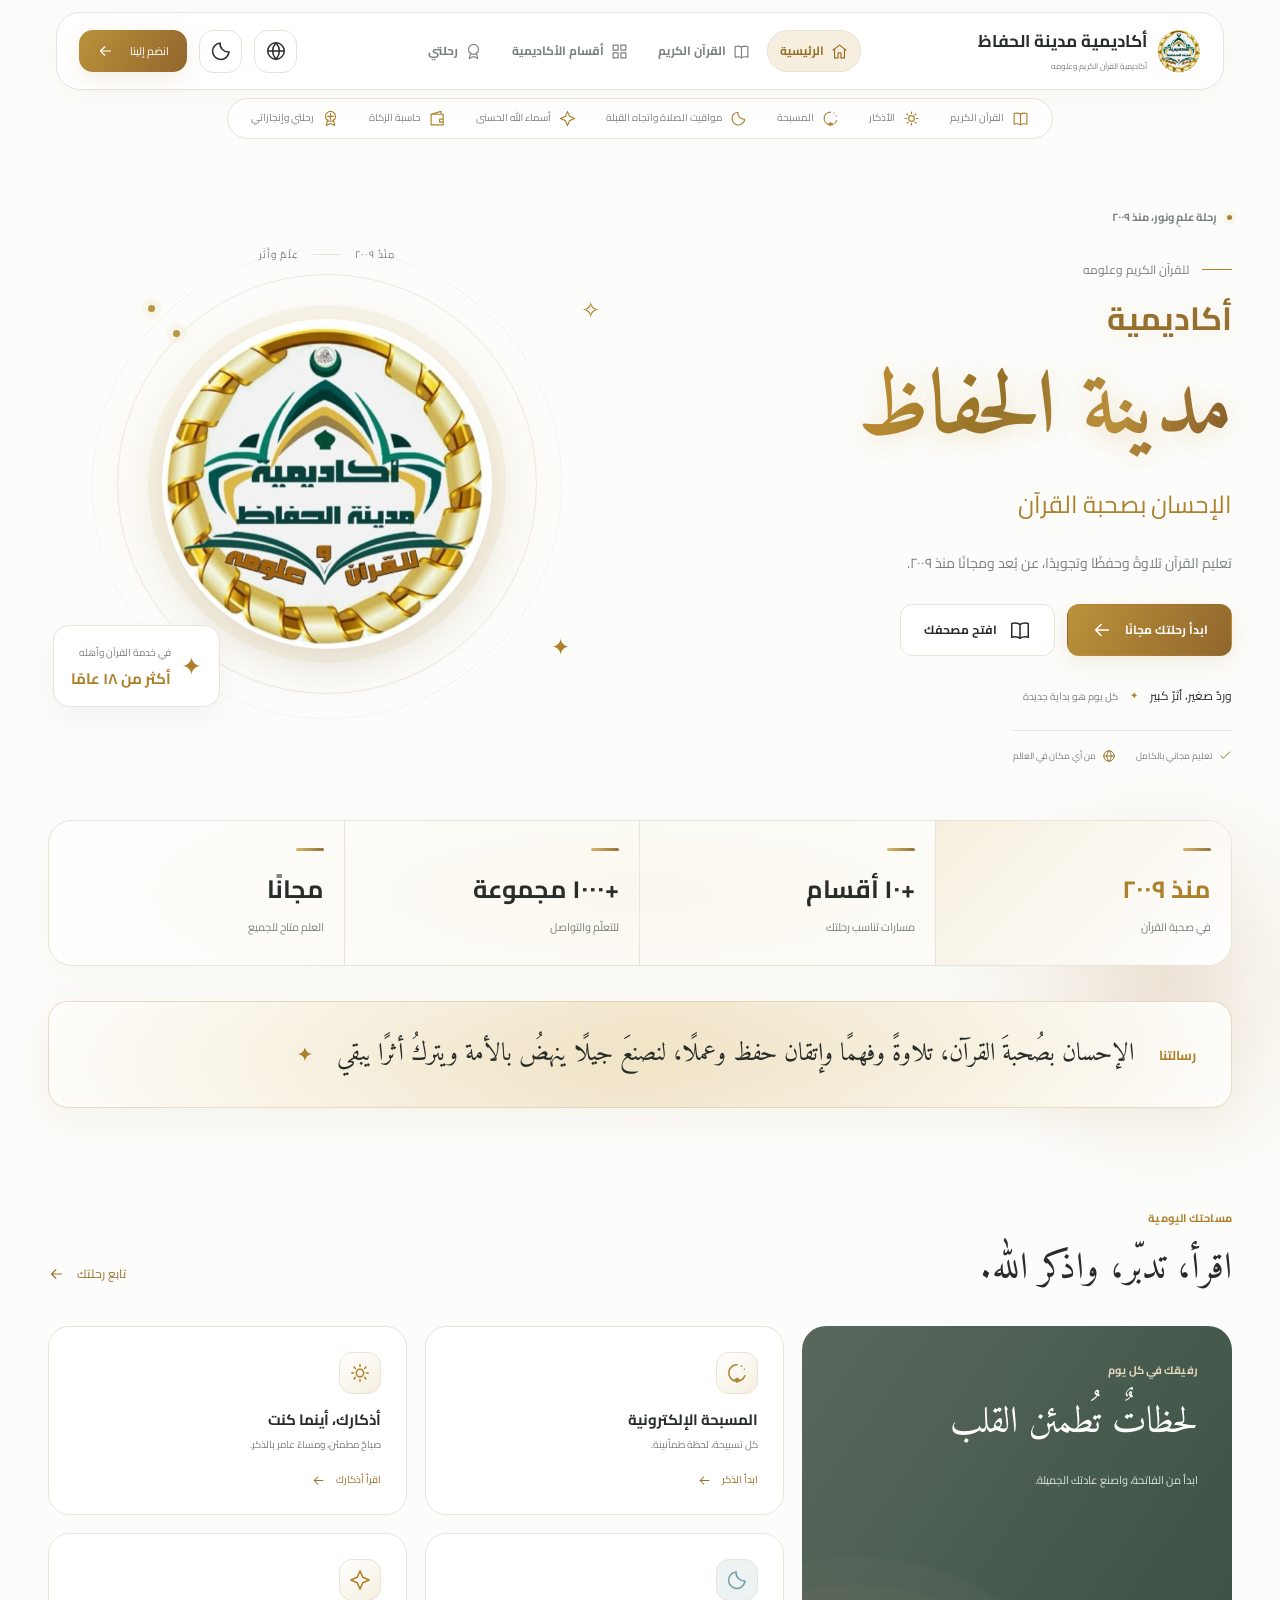
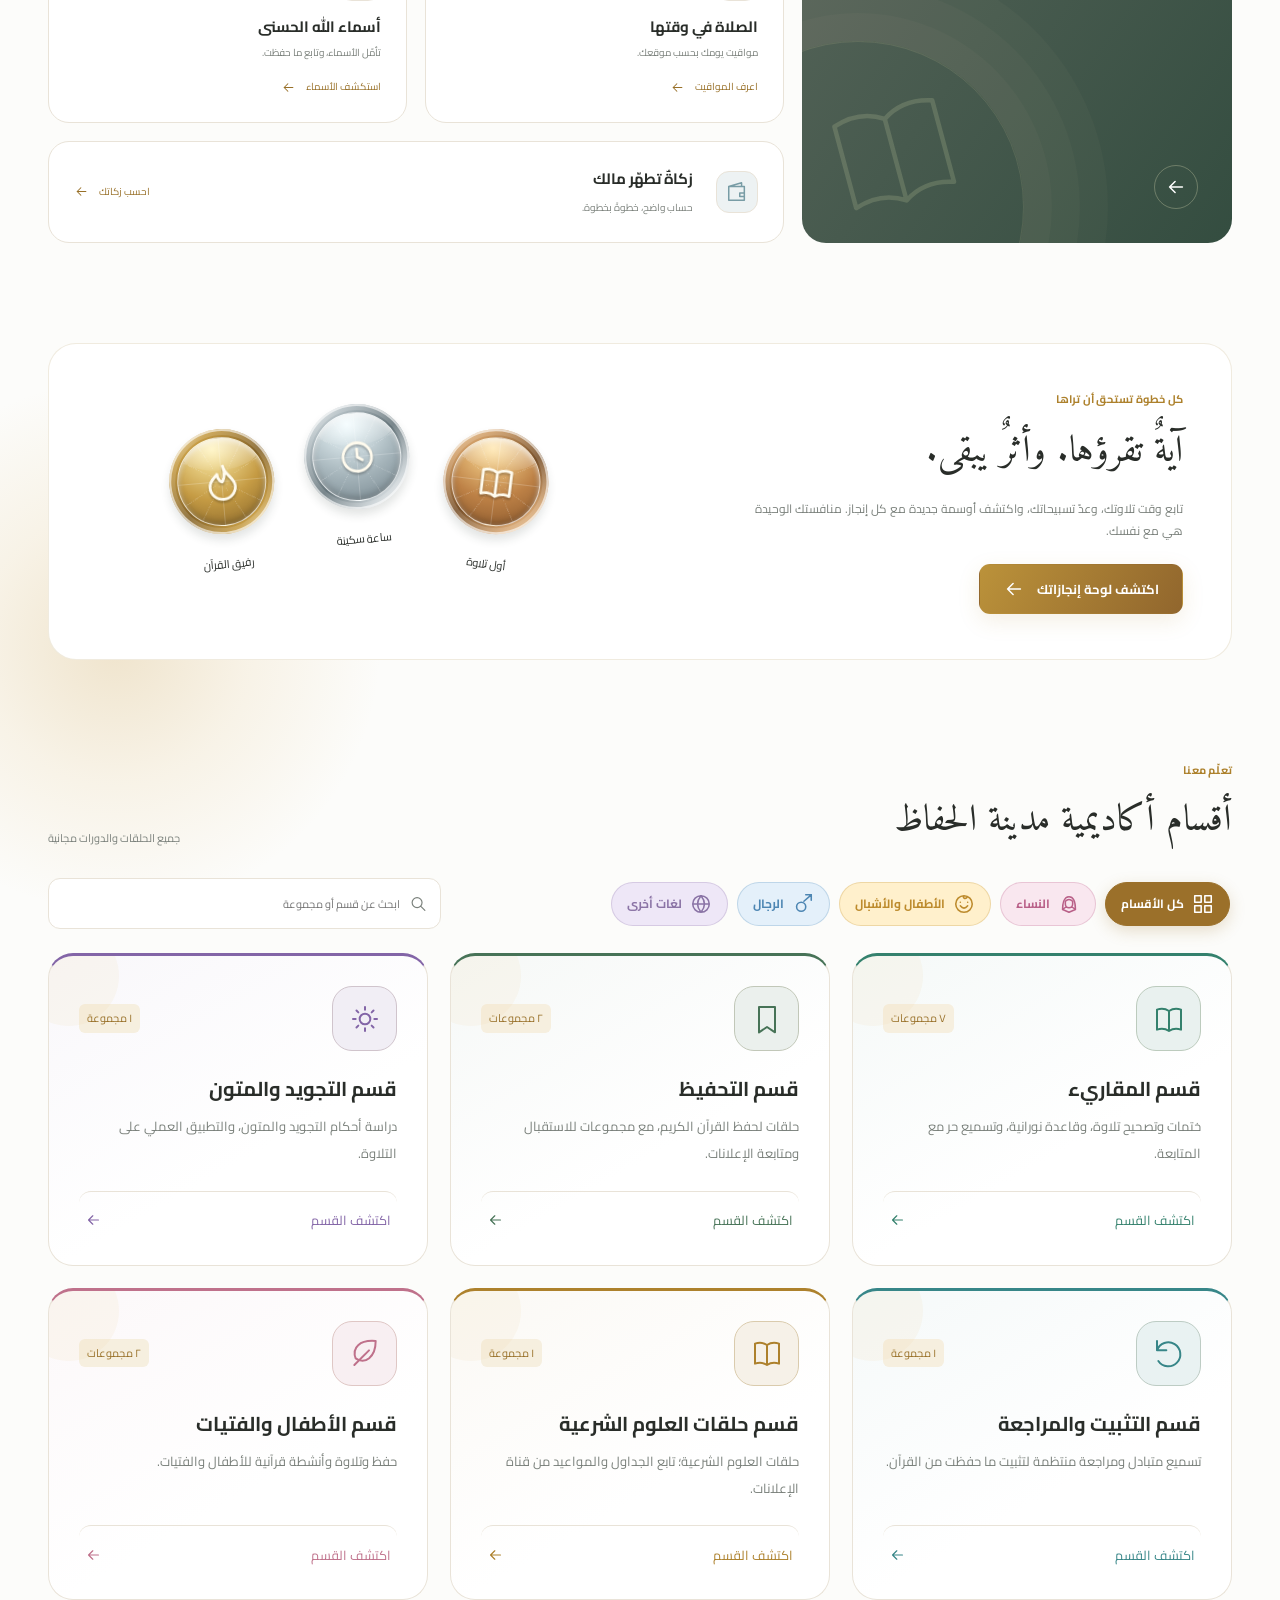
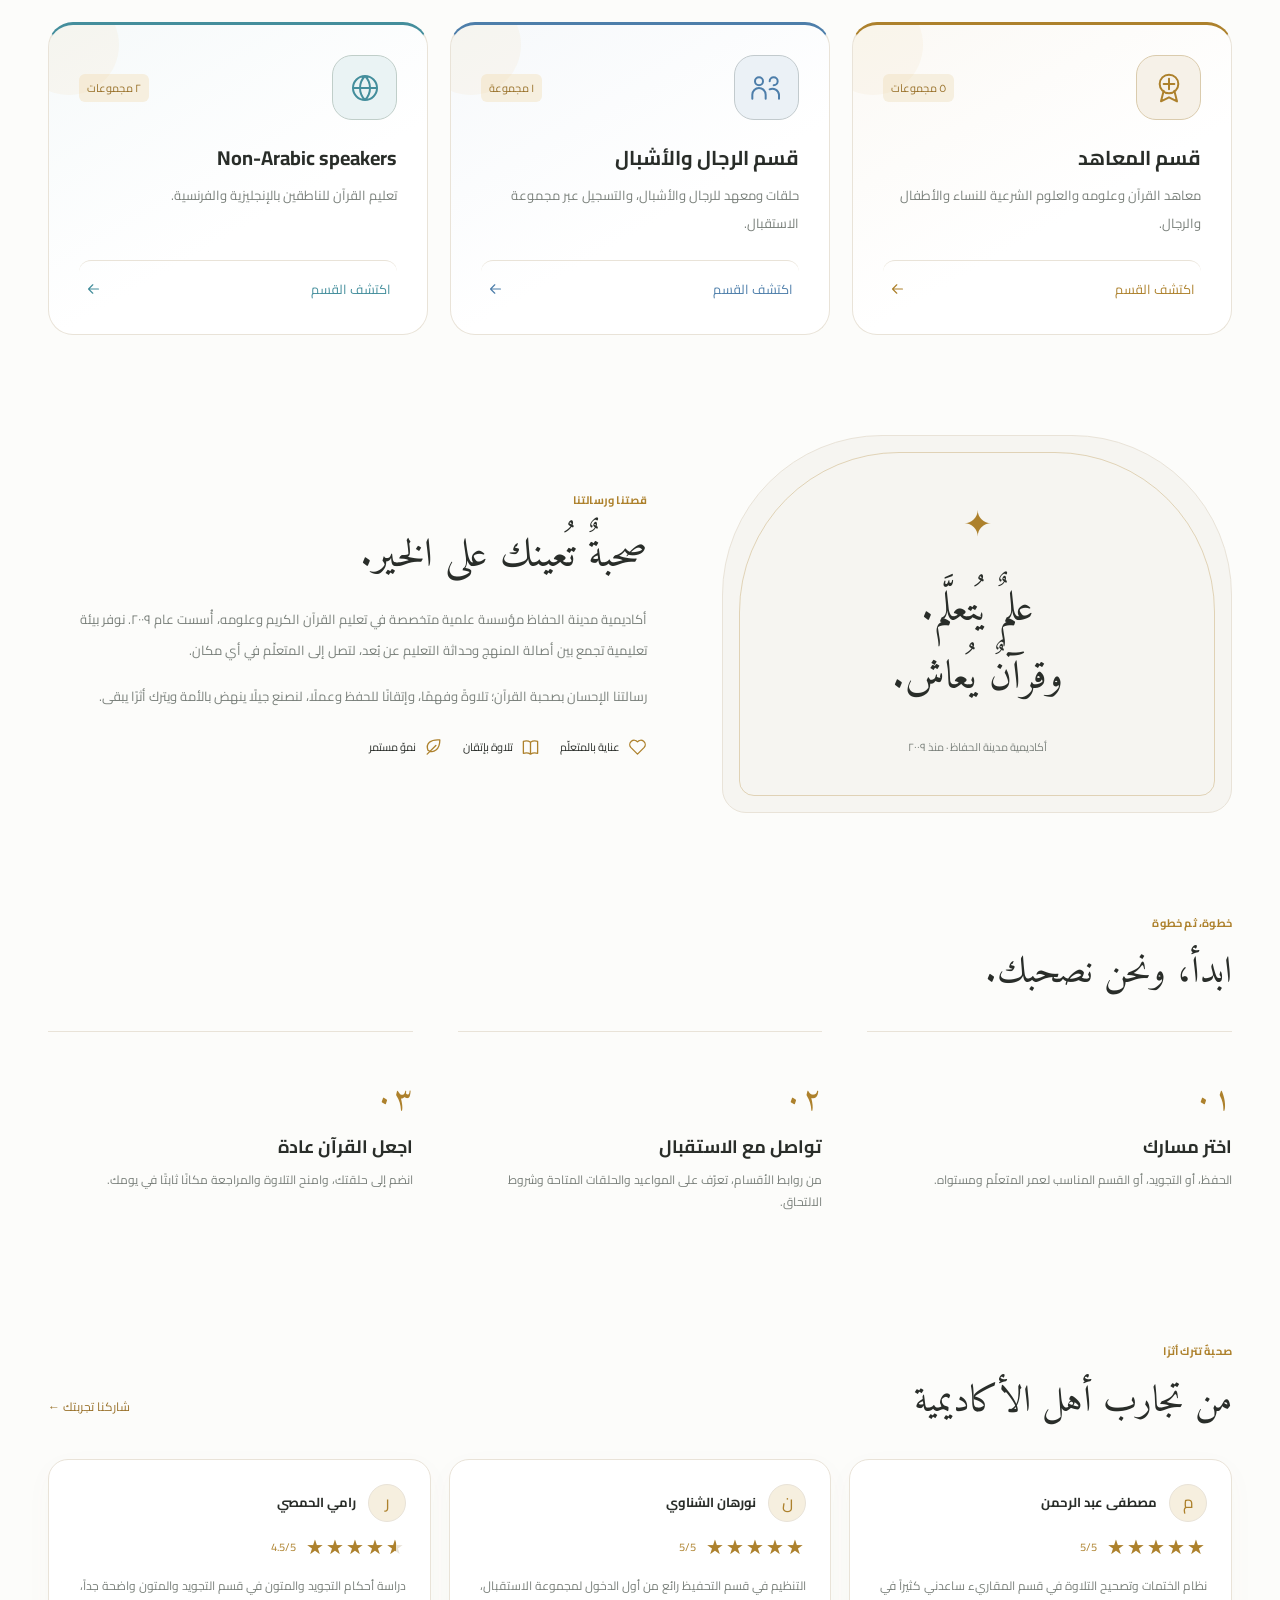
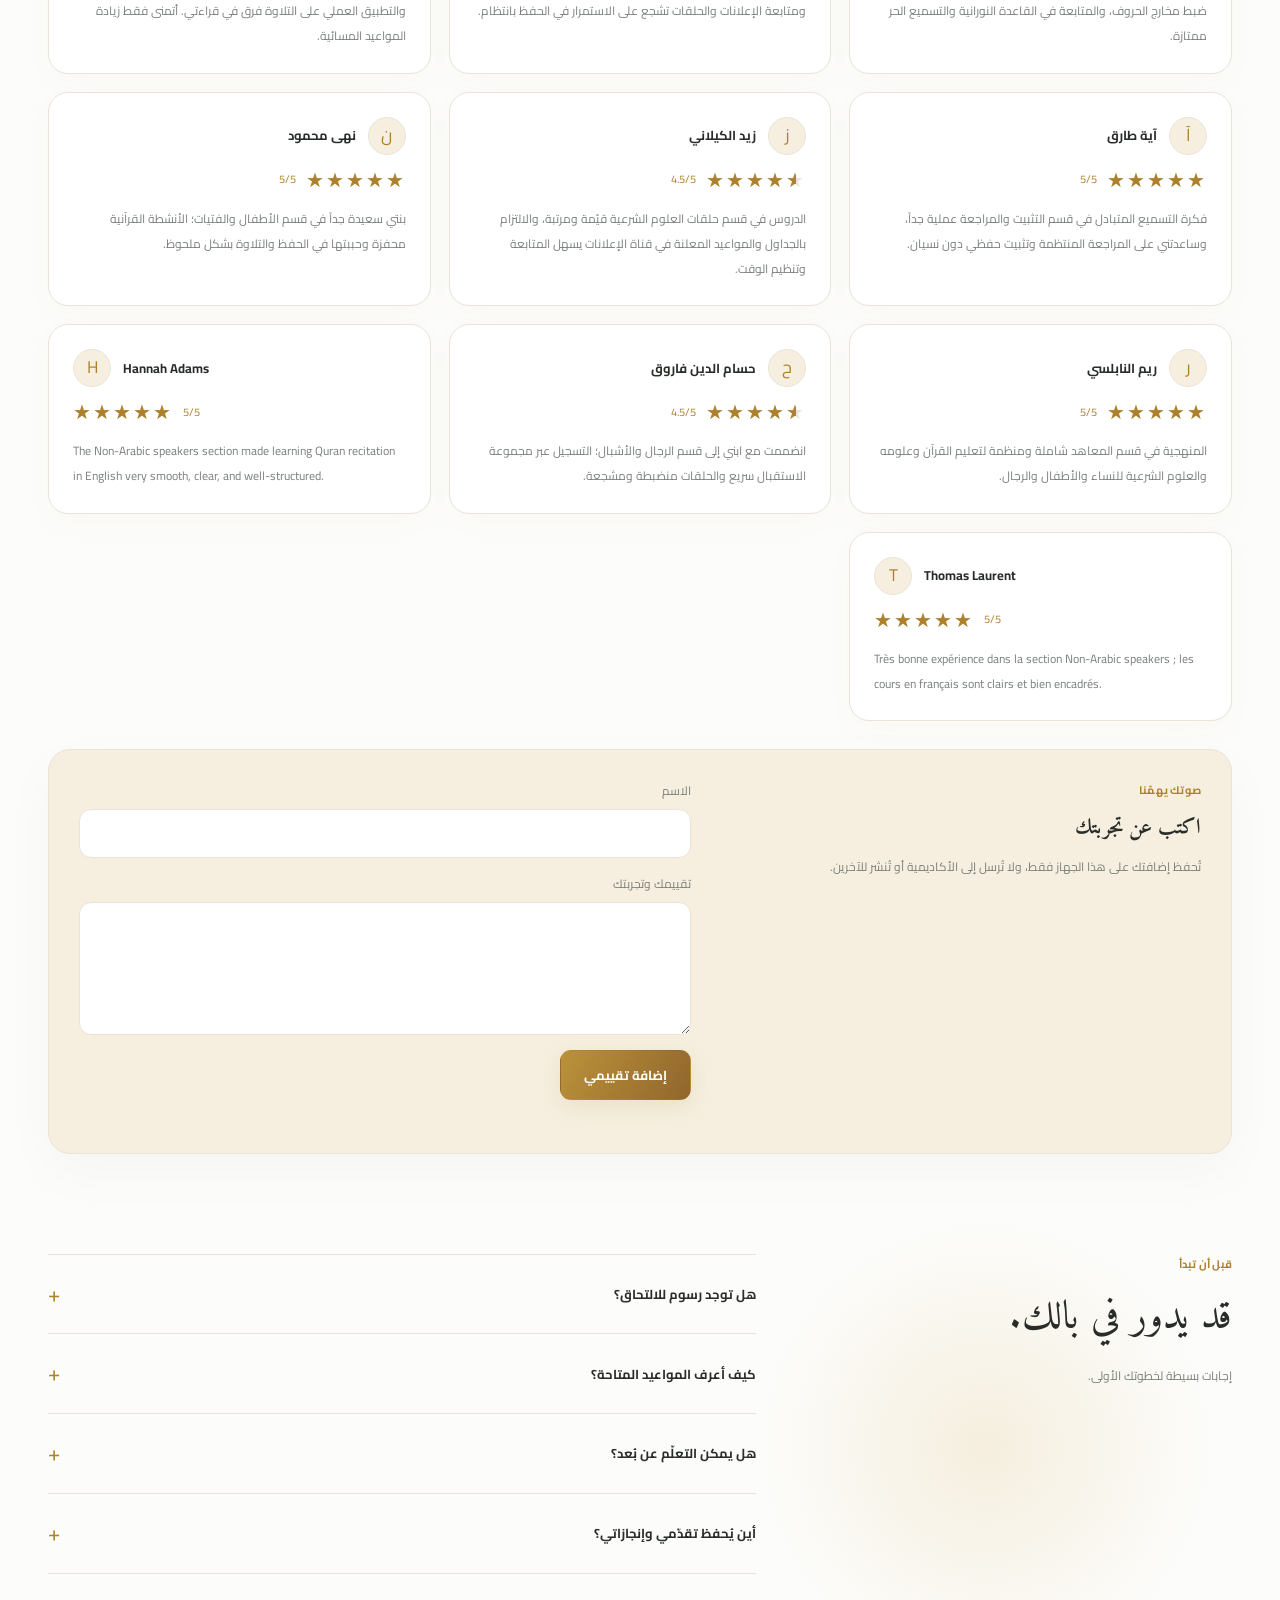
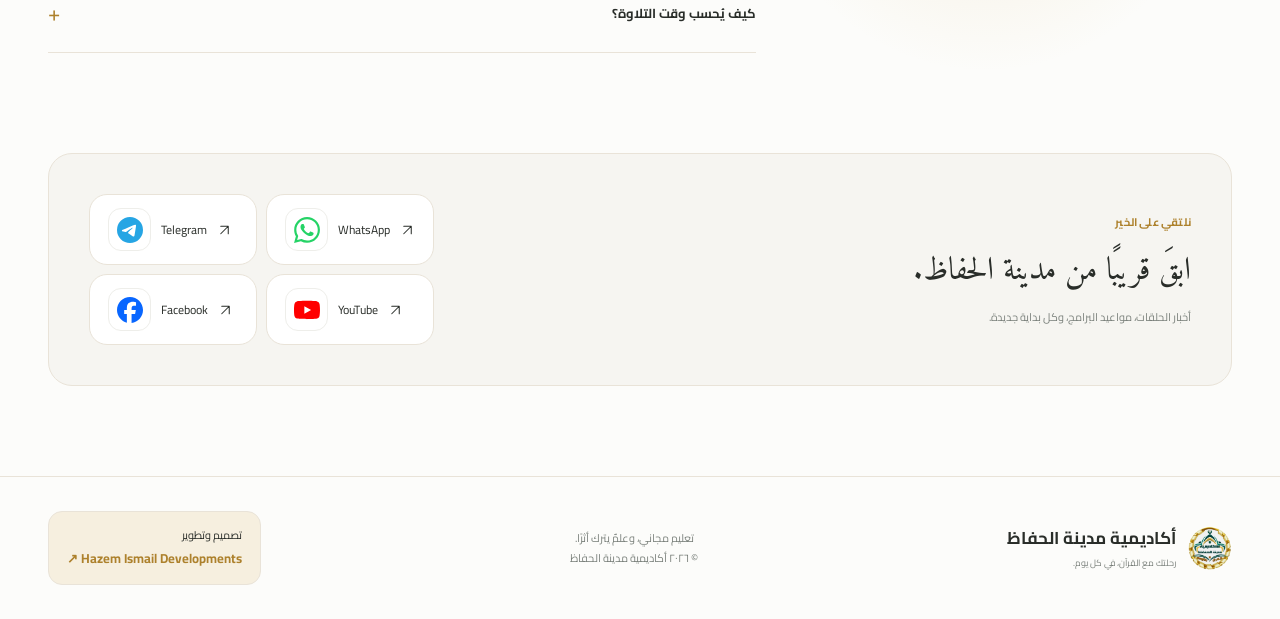
==== commit 55027184: "Add files via upload" ====
--- a/index.html
+++ b/index.html
@@ -1 +1 @@
-<!doctype html><html lang="ar" dir="rtl"><head><meta charset="UTF-8"><meta name="viewport" content="width=device-width,initial-scale=1,viewport-fit=cover"><meta name="theme-color" content="#f8f7f2"><title>الرئيسية | أكاديمية مدينة الحفاظ</title><meta name="description" content="أكاديمية مدينة الحفاظ للقرآن الكريم وعلومه. تعليم مجاني عن بعد، مصحف، أذكار، مواقيت الصلاة واتجاه القبلة، ومتابعة رحلتك اليومية."><meta property="og:title" content="أكاديمية مدينة الحفاظ | رحلتك مع القرآن"><meta property="og:description" content="لكل قلب رحلة، وبالقرآن تبدأ. تعليم مجاني ومساحة يومية للتلاوة والذكر."><meta property="og:image" content="https://madinatalhuffaz.com/assets/icon.png"><meta property="og:locale" content="ar_AR"><meta property="og:type" content="website"><link rel="canonical" href="https://madinatalhuffaz.com/"><link rel="icon" href="assets/favicon.png"><link rel="apple-touch-icon" href="assets/icon.png"><link rel="manifest" href="manifest.webmanifest"><link rel="stylesheet" href="styles.css"><link rel="stylesheet" href="royal.css"><script src="theme.js"></script><script src="core.js" defer></script><script src="app.js" defer></script><script src="royal.js" defer></script><link rel="stylesheet" href="refined.css"><link rel="stylesheet" href="motion.css"><link rel="stylesheet" href="release-polish.css"><script src="refined.js" defer></script><script src="motion.js" defer></script><script src="reviews.js" defer></script></head><body data-page="index"><a class="skip-link" href="#main">تجاوز إلى المحتوى</a><header class="site-header"><div class="header-inner"><a class="brand" href="index.html"><img src="assets/academy-logo-hq.jpg" alt="شعار أكاديمية مدينة الحفاظ" width="50" height="50"><span>أكاديمية مدينة الحفاظ<small>أكاديمية القرآن الكريم وعلومه</small></span></a><nav class="main-nav" aria-label="التنقل الرئيسي"><a href="index.html" aria-current="page">الرئيسية</a><a href="quran.html">القرآن الكريم</a><a href="index.html#depts">أقسام الأكاديمية</a><a href="achievements.html">رحلتي</a></nav><div class="header-actions"><button class="icon-btn" id="language-toggle" aria-label="Language / اللغة"><svg class="icon" viewBox="0 0 24 24" fill="none" stroke="currentColor" stroke-width="1.6"><circle cx="12" cy="12" r="9"/><path d="M3 12h18M12 3c-5 6-5 12 0 18 5-6 5-12 0-18"/></svg></button><button id="theme-toggle" class="icon-btn" aria-label="تفعيل المظهر الداكن"><svg class="icon " viewBox="0 0 24 24" fill="none" stroke="currentColor" stroke-width="1.65" stroke-linecap="round" stroke-linejoin="round" aria-hidden="true"><path d="M20.8 13A9 9 0 0 1 11 3.2 9 9 0 1 0 20.8 13Z"/></svg></button><a class="join-button" href="index.html#depts">انضم إلينا <svg class="icon " viewBox="0 0 24 24" fill="none" stroke="currentColor" stroke-width="1.65" stroke-linecap="round" stroke-linejoin="round" aria-hidden="true"><path d="M19 12H5m6-6-6 6 6 6"/></svg></a><button class="icon-btn desktop-menu" data-open-menu aria-label="فتح قائمة الموقع"><svg class="icon " viewBox="0 0 24 24" fill="none" stroke="currentColor" stroke-width="1.65" stroke-linecap="round" stroke-linejoin="round" aria-hidden="true"><path d="M4 6h16M4 12h16M4 18h16"/></svg></button></div></div></header><nav class="tools-nav" aria-label="أدواتك اليومية"><a href="quran.html"><svg class="icon " viewBox="0 0 24 24" fill="none" stroke="currentColor" stroke-width="1.65" stroke-linecap="round" stroke-linejoin="round" aria-hidden="true"><path d="M3 5c3-1 6-1 9 1v15c-3-2-6-2-9-1z M21 5c-3-1-6-1-9 1v15c3-2 6-2 9-1z"/></svg>القرآن الكريم</a><a href="adhkar.html"><svg class="icon " viewBox="0 0 24 24" fill="none" stroke="currentColor" stroke-width="1.65" stroke-linecap="round" stroke-linejoin="round" aria-hidden="true"><path d="M12 3v2m0 14v2M3 12h2m14 0h2M5.6 5.6 7 7m10 10 1.4 1.4M5.6 18.4 7 17m10-10 1.4-1.4 M16 12a4 4 0 1 1-8 0 4 4 0 0 1 8 0"/></svg>الأذكار</a><a href="tasbih.html"><svg class="icon " viewBox="0 0 24 24" fill="none" stroke="currentColor" stroke-width="1.65" stroke-linecap="round" stroke-linejoin="round" aria-hidden="true"><path d="M12 3a9 9 0 1 0 8.5 12 M12 3h.01M20 8h.01M17 4.5h.01 M12 18v4m-3-2 3-2 3 2"/></svg>المسبحة</a><a href="prayer.html"><svg class="icon " viewBox="0 0 24 24" fill="none" stroke="currentColor" stroke-width="1.65" stroke-linecap="round" stroke-linejoin="round" aria-hidden="true"><path d="M20.8 13A9 9 0 0 1 11 3.2 9 9 0 1 0 20.8 13Z"/></svg>مواقيت الصلاة واتجاه القبلة</a><a href="names.html"><svg class="icon " viewBox="0 0 24 24" fill="none" stroke="currentColor" stroke-width="1.65" stroke-linecap="round" stroke-linejoin="round" aria-hidden="true"><path d="m12 2 3 7 7 3-7 3-3 7-3-7-7-3 7-3z"/></svg>أسماء الله الحسنى</a><a href="zakat.html"><svg class="icon " viewBox="0 0 24 24" fill="none" stroke="currentColor" stroke-width="1.65" stroke-linecap="round" stroke-linejoin="round" aria-hidden="true"><path d="M3 6h17v15H3V6Zm0 0 14-4v4m-2 7h5v4h-5z"/></svg>حاسبة الزكاة</a><a href="achievements.html"><svg class="icon " viewBox="0 0 24 24" fill="none" stroke="currentColor" stroke-width="1.65" stroke-linecap="round" stroke-linejoin="round" aria-hidden="true"><path d="m8 14-2 8 6-3 6 3-2-8 M19 9a7 7 0 1 1-14 0 7 7 0 0 1 14 0 M12 5v8m-4-4h8"/></svg>رحلتي وإنجازاتي</a></nav><main id="main" class="container" tabindex="-1"><section class="hero"><div class="hero-copy"><span class="eyebrow pill"><i></i> رِحلة علمٍ ونور، منذ ٢٠٠٩</span><div class="hero-title-kicker">للقرآن الكريم وعلومه</div><h1 class="academy-wordmark"><span class="wordmark-prefix">أكاديمية</span> <span class="wordmark-name">مدينة الحفاظ</span></h1><div class="hero-title-line">الإحسان بصحبة القرآن</div><p>تعليم القرآن تلاوةً وحفظًا وتجويدًا، عن بُعد ومجانًا منذ ٢٠٠٩.</p><div class="hero-buttons"><a class="btn primary" href="#depts">ابدأ رحلتك مجانًا <svg class="icon " viewBox="0 0 24 24" fill="none" stroke="currentColor" stroke-width="1.65" stroke-linecap="round" stroke-linejoin="round" aria-hidden="true"><path d="M19 12H5m6-6-6 6 6 6"/></svg></a><a class="btn outline" href="quran.html"><svg class="icon " viewBox="0 0 24 24" fill="none" stroke="currentColor" stroke-width="1.65" stroke-linecap="round" stroke-linejoin="round" aria-hidden="true"><path d="M3 5c3-1 6-1 9 1v15c-3-2-6-2-9-1z M21 5c-3-1-6-1-9 1v15c3-2 6-2 9-1z"/></svg> افتح مصحفك</a></div><div class="hero-verse-tag"><strong>وردٌ صغير، أثرٌ كبير</strong><span aria-hidden="true">✦</span><small>كل يوم هو بداية جديدة</small></div><div class="hero-notes"><span><svg class="icon " viewBox="0 0 24 24" fill="none" stroke="currentColor" stroke-width="1.65" stroke-linecap="round" stroke-linejoin="round" aria-hidden="true"><path d="m5 12 4 4L20 5"/></svg> تعليم مجاني بالكامل</span><span><svg class="icon " viewBox="0 0 24 24" fill="none" stroke="currentColor" stroke-width="1.65" stroke-linecap="round" stroke-linejoin="round" aria-hidden="true"><path d="M21 12a9 9 0 1 1-18 0 9 9 0 0 1 18 0 M3 12h18M12 3c-5 5-5 13 0 18 5-5 5-13 0-18"/></svg> من أي مكان في العالم</span></div></div><div class="hero-art"><div class="seal-caption"><span>مِنْذُ ٢٠٠٩</span><i></i><span>عِلْمٌ وَأَثَر</span></div><div class="orbit orbit-one"></div><div class="orbit orbit-two"></div><span class="art-star star-one">✧</span><span class="art-star star-two">✦</span><div class="hero-seal"><img class="hero-academy-logo" width="640" height="537" fetchpriority="high" decoding="sync" src="assets/academy-logo-hq.jpg" alt="أكاديمية مدينة الحفاظ"></div><div class="floating-card art-card-two"><span class="little-spark" aria-hidden="true">✦</span><div><small>في خدمة القرآن وأهله</small><strong>أكثر من ١٨ عامًا</strong></div></div></div></section><div class="trust-strip"><div><strong>منذ ٢٠٠٩</strong><span>في صحبة القرآن</span></div><div><strong>+١٠ أقسام</strong><span>مسارات تناسب رحلتك</span></div><div><strong>+١٠٠٠ مجموعة</strong><span>للتعلّم والتواصل</span></div><div><strong>مجانًا</strong><span>العلم متاح للجميع</span></div></div><section class="original-mission"><span>رسالتنا</span><p>الإحسان بصُحبةَ القرآن، تلاوةً وفهمًا وإتقان حفظ وعملًا، لنصنعَ جيلًا ينهضُ بالأمة ويتركُ أثرًا يبقي</p><b>✦</b></section><section class="section" id="daily-tools"><div class="section-head"><div><span class="eyebrow">مساحتك اليومية</span><h2>اقرأ، تدبّر، واذكر الله.</h2></div><a class="text-link" href="achievements.html">تابع رحلتك <svg class="icon " viewBox="0 0 24 24" fill="none" stroke="currentColor" stroke-width="1.65" stroke-linecap="round" stroke-linejoin="round" aria-hidden="true"><path d="M19 12H5m6-6-6 6 6 6"/></svg></a></div><div class="daily-grid"><a class="daily-feature" href="quran.html"><span class="eyebrow">رفيقك في كل يوم</span><h3>لحظاتٌ تُطمئن القلب</h3><p id="continue-label">ابدأ من الفاتحة، واصنع عادتك الجميلة.</p><span class="round-arrow"><svg class="icon " viewBox="0 0 24 24" fill="none" stroke="currentColor" stroke-width="1.65" stroke-linecap="round" stroke-linejoin="round" aria-hidden="true"><path d="M19 12H5m6-6-6 6 6 6"/></svg></span><span class="feature-art"><svg class="icon " viewBox="0 0 24 24" fill="none" stroke="currentColor" stroke-width="1.65" stroke-linecap="round" stroke-linejoin="round" aria-hidden="true"><path d="M3 5c3-1 6-1 9 1v15c-3-2-6-2-9-1z M21 5c-3-1-6-1-9 1v15c3-2 6-2 9-1z"/></svg></span></a><a class="tool-card" href="tasbih.html"><span class="tool-icon"><svg class="icon " viewBox="0 0 24 24" fill="none" stroke="currentColor" stroke-width="1.65" stroke-linecap="round" stroke-linejoin="round" aria-hidden="true"><path d="M12 3a9 9 0 1 0 8.5 12 M12 3h.01M20 8h.01M17 4.5h.01 M12 18v4m-3-2 3-2 3 2"/></svg></span><h3>المسبحة الإلكترونية</h3><p>كل تسبيحة، لحظة طمأنينة.</p><span class="card-link">ابدأ الذكر <svg class="icon " viewBox="0 0 24 24" fill="none" stroke="currentColor" stroke-width="1.65" stroke-linecap="round" stroke-linejoin="round" aria-hidden="true"><path d="M19 12H5m6-6-6 6 6 6"/></svg></span></a><a class="tool-card" href="adhkar.html"><span class="tool-icon"><svg class="icon " viewBox="0 0 24 24" fill="none" stroke="currentColor" stroke-width="1.65" stroke-linecap="round" stroke-linejoin="round" aria-hidden="true"><path d="M12 3v2m0 14v2M3 12h2m14 0h2M5.6 5.6 7 7m10 10 1.4 1.4M5.6 18.4 7 17m10-10 1.4-1.4 M16 12a4 4 0 1 1-8 0 4 4 0 0 1 8 0"/></svg></span><h3>أذكارك، أينما كنت</h3><p>صباحٌ مطمئن، ومساءٌ عامر بالذكر.</p><span class="card-link">اقرأ أذكارك <svg class="icon " viewBox="0 0 24 24" fill="none" stroke="currentColor" stroke-width="1.65" stroke-linecap="round" stroke-linejoin="round" aria-hidden="true"><path d="M19 12H5m6-6-6 6 6 6"/></svg></span></a><a class="tool-card" href="prayer.html"><span class="tool-icon teal"><svg class="icon " viewBox="0 0 24 24" fill="none" stroke="currentColor" stroke-width="1.65" stroke-linecap="round" stroke-linejoin="round" aria-hidden="true"><path d="M20.8 13A9 9 0 0 1 11 3.2 9 9 0 1 0 20.8 13Z"/></svg></span><h3>الصلاة في وقتها</h3><p>مواقيت يومك بحسب موقعك.</p><span class="card-link">اعرف المواقيت <svg class="icon " viewBox="0 0 24 24" fill="none" stroke="currentColor" stroke-width="1.65" stroke-linecap="round" stroke-linejoin="round" aria-hidden="true"><path d="M19 12H5m6-6-6 6 6 6"/></svg></span></a><a class="tool-card" href="names.html"><span class="tool-icon"><svg class="icon " viewBox="0 0 24 24" fill="none" stroke="currentColor" stroke-width="1.65" stroke-linecap="round" stroke-linejoin="round" aria-hidden="true"><path d="m12 2 3 7 7 3-7 3-3 7-3-7-7-3 7-3z"/></svg></span><h3>أسماء الله الحسنى</h3><p>تأمّل الأسماء، وتابع ما حفظت.</p><span class="card-link">استكشف الأسماء <svg class="icon " viewBox="0 0 24 24" fill="none" stroke="currentColor" stroke-width="1.65" stroke-linecap="round" stroke-linejoin="round" aria-hidden="true"><path d="M19 12H5m6-6-6 6 6 6"/></svg></span></a><a class="tool-card" href="zakat.html"><span class="tool-icon teal"><svg class="icon " viewBox="0 0 24 24" fill="none" stroke="currentColor" stroke-width="1.65" stroke-linecap="round" stroke-linejoin="round" aria-hidden="true"><path d="M3 6h17v15H3V6Zm0 0 14-4v4m-2 7h5v4h-5z"/></svg></span><h3>زكاةٌ تطهّر مالك</h3><p>حساب واضح، خطوةً بخطوة.</p><span class="card-link">احسب زكاتك <svg class="icon " viewBox="0 0 24 24" fill="none" stroke="currentColor" stroke-width="1.65" stroke-linecap="round" stroke-linejoin="round" aria-hidden="true"><path d="M19 12H5m6-6-6 6 6 6"/></svg></span></a></div></section><section class="section journey-banner"><div><span class="eyebrow">كل خطوة تستحق أن تراها</span><h2>آيةٌ تقرؤها. وأثرٌ يبقى.</h2><p>تابع وقت تلاوتك، وعدّ تسبيحاتك، واكتشف أوسمة جديدة مع كل إنجاز. منافستك الوحيدة هي مع نفسك.</p><a class="btn primary" href="achievements.html">اكتشف لوحة إنجازاتك <svg class="icon " viewBox="0 0 24 24" fill="none" stroke="currentColor" stroke-width="1.65" stroke-linecap="round" stroke-linejoin="round" aria-hidden="true"><path d="M19 12H5m6-6-6 6 6 6"/></svg></a></div><div class="medal-showcase" aria-hidden="true"><div><span class="medal bronze"><span><svg class="icon " viewBox="0 0 24 24" fill="none" stroke="currentColor" stroke-width="1.65" stroke-linecap="round" stroke-linejoin="round" aria-hidden="true"><path d="M3 5c3-1 6-1 9 1v15c-3-2-6-2-9-1z M21 5c-3-1-6-1-9 1v15c3-2 6-2 9-1z"/></svg></span></span><span>أول تلاوة</span></div><div><span class="medal silver"><span><svg class="icon " viewBox="0 0 24 24" fill="none" stroke="currentColor" stroke-width="1.65" stroke-linecap="round" stroke-linejoin="round" aria-hidden="true"><path d="M21 12a9 9 0 1 1-18 0 9 9 0 0 1 18 0 M12 7v5l3 2"/></svg></span></span><span>ساعة سكينة</span></div><div><span class="medal gold"><span><svg class="icon " viewBox="0 0 24 24" fill="none" stroke="currentColor" stroke-width="1.65" stroke-linecap="round" stroke-linejoin="round" aria-hidden="true"><path d="M13 2c1 6 7 8 7 13a8 8 0 0 1-16 0c0-4 3-6 5-8 0 4 3 5 3 5s3-4 1-10Z"/></svg></span></span><span>رفيق القرآن</span></div></div></section><section class="section" id="depts"><div class="section-head"><div><span class="eyebrow">تعلّم معنا</span><h2>أقسام أكاديمية مدينة الحفاظ</h2></div><span class="section-note">جميع الحلقات والدورات مجانية</span></div><div class="section-controls"><div class="chips" id="dept-filters"><button class="chip active" data-filter="all">كل الأقسام</button><button class="chip" data-filter="women">النساء</button><button class="chip" data-filter="children">الأطفال والأشبال</button><button class="chip" data-filter="men">الرجال</button><button class="chip" data-filter="languages">لغات أخرى</button></div><label class="search-field"><svg class="icon " viewBox="0 0 24 24" fill="none" stroke="currentColor" stroke-width="1.65" stroke-linecap="round" stroke-linejoin="round" aria-hidden="true"><path d="M15 15l6 6 M17 10a7 7 0 1 1-14 0 7 7 0 0 1 14 0"/></svg><input id="dept-search" type="search" placeholder="ابحث عن قسم أو مجموعة" aria-label="ابحث عن قسم أو مجموعة"></label></div><div class="dept-grid" id="departments"><p class="empty">جارٍ تحميل أقسام الأكاديمية…</p></div></section><section class="section about-grid" id="about"><div class="about-art"><span>✦</span><h2>علمٌ يُتعلَّم.<br>وقرآنٌ يُعاش.</h2><small>أكاديمية مدينة الحفاظ · منذ ٢٠٠٩</small></div><div><span class="eyebrow">قصتنا ورسالتنا</span><h2>صحبةٌ تُعينك على الخير.</h2><p>أكاديمية مدينة الحفاظ مؤسسة علمية متخصصة في تعليم القرآن الكريم وعلومه، أُسست عام ٢٠٠٩. نوفر بيئة تعليمية تجمع بين أصالة المنهج وحداثة التعليم عن بُعد، لتصل إلى المتعلّم في أي مكان.</p><p>رسالتنا الإحسان بصحبة القرآن؛ تلاوةً وفهمًا، وإتقانًا للحفظ وعملًا، لنصنع جيلًا ينهض بالأمة ويترك أثرًا يبقى.</p><div class="value-row"><span><svg class="icon " viewBox="0 0 24 24" fill="none" stroke="currentColor" stroke-width="1.65" stroke-linecap="round" stroke-linejoin="round" aria-hidden="true"><path d="M12 21 3.5 12.5a5.5 5.5 0 0 1 8.5-7 5.5 5.5 0 0 1 8.5 7Z"/></svg> عناية بالمتعلّم</span><span><svg class="icon " viewBox="0 0 24 24" fill="none" stroke="currentColor" stroke-width="1.65" stroke-linecap="round" stroke-linejoin="round" aria-hidden="true"><path d="M3 5c3-1 6-1 9 1v15c-3-2-6-2-9-1z M21 5c-3-1-6-1-9 1v15c3-2 6-2 9-1z"/></svg> تلاوة بإتقان</span><span><svg class="icon " viewBox="0 0 24 24" fill="none" stroke="currentColor" stroke-width="1.65" stroke-linecap="round" stroke-linejoin="round" aria-hidden="true"><path d="M20 3C8 2 2 8 5 16c7 5 15-1 15-13ZM4 21 15 10"/></svg> نموّ مستمر</span></div></div></section><section class="section" id="programs"><div class="section-head"><div><span class="eyebrow">خطوة، ثم خطوة</span><h2>ابدأ، ونحن نصحبك.</h2></div></div><div class="steps"><article><span>٠١</span><h3>اختر مسارك</h3><p>الحفظ، أو التجويد، أو القسم المناسب لعمر المتعلّم ومستواه.</p></article><article><span>٠٢</span><h3>تواصل مع الاستقبال</h3><p>من روابط الأقسام، تعرّف على المواعيد والحلقات المتاحة وشروط الالتحاق.</p></article><article><span>٠٣</span><h3>اجعل القرآن عادة</h3><p>انضم إلى حلقتك، وامنح التلاوة والمراجعة مكانًا ثابتًا في يومك.</p></article></div></section><section class="section reviews-section" id="reviews" aria-labelledby="reviews-title"><div class="section-head"><div><span class="eyebrow">صحبةٌ تترك أثرًا</span><h2 id="reviews-title">من تجارب أهل الأكاديمية</h2></div><a class="text-link" href="#review-form">شاركنا تجربتك ←</a></div><div class="reviews-grid"><article class="review-card" lang="ar" dir="rtl"><div class="review-person"><span class="review-avatar" aria-hidden="true">م</span><h3>مصطفى عبد الرحمن</h3></div><div class="review-rating" aria-label="5 / 5"><span class="review-stars" aria-hidden="true"><span style="width:100%">★★★★★</span>★★★★★</span><span dir="ltr">5/5</span></div><blockquote>نظام الختمات وتصحيح التلاوة في قسم المقاريء ساعدني كثيراً في ضبط مخارج الحروف، والمتابعة في القاعدة النورانية والتسميع الحر ممتازة.</blockquote></article><article class="review-card" lang="ar" dir="rtl"><div class="review-person"><span class="review-avatar" aria-hidden="true">ن</span><h3>نورهان الشناوي</h3></div><div class="review-rating" aria-label="5 / 5"><span class="review-stars" aria-hidden="true"><span style="width:100%">★★★★★</span>★★★★★</span><span dir="ltr">5/5</span></div><blockquote>التنظيم في قسم التحفيظ رائع من أول الدخول لمجموعة الاستقبال، ومتابعة الإعلانات والحلقات تشجع على الاستمرار في الحفظ بانتظام.</blockquote></article><article class="review-card" lang="ar" dir="rtl"><div class="review-person"><span class="review-avatar" aria-hidden="true">ر</span><h3>رامي الحمصي</h3></div><div class="review-rating" aria-label="4.5 / 5"><span class="review-stars" aria-hidden="true"><span style="width:90.0%">★★★★★</span>★★★★★</span><span dir="ltr">4.5/5</span></div><blockquote>دراسة أحكام التجويد والمتون في قسم التجويد والمتون واضحة جداً، والتطبيق العملي على التلاوة فرق في قراءتي. أتمنى فقط زيادة المواعيد المسائية.</blockquote></article><article class="review-card" lang="ar" dir="rtl"><div class="review-person"><span class="review-avatar" aria-hidden="true">آ</span><h3>آية طارق</h3></div><div class="review-rating" aria-label="5 / 5"><span class="review-stars" aria-hidden="true"><span style="width:100%">★★★★★</span>★★★★★</span><span dir="ltr">5/5</span></div><blockquote>فكرة التسميع المتبادل في قسم التثبيت والمراجعة عملية جداً، وساعدتني على المراجعة المنتظمة وتثبيت حفظي دون نسيان.</blockquote></article><article class="review-card" lang="ar" dir="rtl"><div class="review-person"><span class="review-avatar" aria-hidden="true">ز</span><h3>زيد الكيلاني</h3></div><div class="review-rating" aria-label="4.5 / 5"><span class="review-stars" aria-hidden="true"><span style="width:90.0%">★★★★★</span>★★★★★</span><span dir="ltr">4.5/5</span></div><blockquote>الدروس في قسم حلقات العلوم الشرعية قيّمة ومرتبة، والالتزام بالجداول والمواعيد المعلنة في قناة الإعلانات يسهل المتابعة وتنظيم الوقت.</blockquote></article><article class="review-card" lang="ar" dir="rtl"><div class="review-person"><span class="review-avatar" aria-hidden="true">ن</span><h3>نهى محمود</h3></div><div class="review-rating" aria-label="5 / 5"><span class="review-stars" aria-hidden="true"><span style="width:100%">★★★★★</span>★★★★★</span><span dir="ltr">5/5</span></div><blockquote>بنتي سعيدة جداً في قسم الأطفال والفتيات؛ الأنشطة القرآنية محفزة وحببتها في الحفظ والتلاوة بشكل ملحوظ.</blockquote></article><article class="review-card" lang="ar" dir="rtl"><div class="review-person"><span class="review-avatar" aria-hidden="true">ر</span><h3>ريم النابلسي</h3></div><div class="review-rating" aria-label="5 / 5"><span class="review-stars" aria-hidden="true"><span style="width:100%">★★★★★</span>★★★★★</span><span dir="ltr">5/5</span></div><blockquote>المنهجية في قسم المعاهد شاملة ومنظمة لتعليم القرآن وعلومه والعلوم الشرعية للنساء والأطفال والرجال.</blockquote></article><article class="review-card" lang="ar" dir="rtl"><div class="review-person"><span class="review-avatar" aria-hidden="true">ح</span><h3>حسام الدين فاروق</h3></div><div class="review-rating" aria-label="4.5 / 5"><span class="review-stars" aria-hidden="true"><span style="width:90.0%">★★★★★</span>★★★★★</span><span dir="ltr">4.5/5</span></div><blockquote>انضممت مع ابني إلى قسم الرجال والأشبال؛ التسجيل عبر مجموعة الاستقبال سريع والحلقات منضبطة ومشجعة.</blockquote></article><article class="review-card" lang="en" dir="ltr"><div class="review-person"><span class="review-avatar" aria-hidden="true">H</span><h3>Hannah Adams</h3></div><div class="review-rating" aria-label="5 / 5"><span class="review-stars" aria-hidden="true"><span style="width:100%">★★★★★</span>★★★★★</span><span dir="ltr">5/5</span></div><blockquote>The Non-Arabic speakers section made learning Quran recitation in English very smooth, clear, and well-structured.</blockquote></article><article class="review-card" lang="fr" dir="ltr"><div class="review-person"><span class="review-avatar" aria-hidden="true">T</span><h3>Thomas Laurent</h3></div><div class="review-rating" aria-label="5 / 5"><span class="review-stars" aria-hidden="true"><span style="width:100%">★★★★★</span>★★★★★</span><span dir="ltr">5/5</span></div><blockquote>Très bonne expérience dans la section Non-Arabic speakers ; les cours en français sont clairs et bien encadrés.</blockquote></article></div><div class="review-compose panel"><div><span class="eyebrow">صوتك يهمّنا</span><h2>اكتب عن تجربتك</h2><p id="review-note">تُحفظ إضافتك على هذا الجهاز فقط، ولا تُرسل إلى الأكاديمية أو تُنشر للآخرين.</p></div><form id="review-form" aria-describedby="review-note"><label class="field" for="review-name">الاسم<input id="review-name" name="name" required maxlength="80" autocomplete="name" dir="auto"></label><label class="field" for="review-text">تقييمك وتجربتك<textarea id="review-text" name="review" required minlength="5" maxlength="1500" rows="4" dir="auto"></textarea></label><div class="review-form-actions"><button class="btn primary" id="review-submit" type="submit">إضافة تقييمي</button><button class="btn outline" id="review-cancel" type="button" hidden>إلغاء التعديل</button></div><p id="review-status" role="status" aria-live="polite"></p></form></div><div id="my-reviews" class="reviews-grid" aria-label="تقييمات محفوظة على هذا الجهاز"></div></section><section class="section faq-grid" id="faq"><div><span class="eyebrow">قبل أن تبدأ</span><h2>قد يدور في بالك.</h2><p>إجابات بسيطة لخطوتك الأولى.</p></div><div class="faq-list"><details><summary>هل توجد رسوم للالتحاق؟</summary><p>جميع الحلقات والدورات في الأكاديمية مجانية، دون رسوم تسجيل أو اشتراكات شهرية.</p></details><details><summary>كيف أعرف المواعيد المتاحة؟</summary><p>اختر القسم المناسب، ثم تواصل مع فريق الاستقبال عبر رابط المجموعة لمعرفة المواعيد وشروط الالتحاق.</p></details><details><summary>هل يمكن التعلّم عن بُعد؟</summary><p>نعم. يوضّح لك فريق الاستقبال طريقة متابعة الحلقة في القسم الذي تختاره.</p></details><details><summary>أين يُحفظ تقدّمي وإنجازاتي؟</summary><p>على متصفحك الحالي، دون حساب. لا ينتقل التقدّم تلقائيًا بين الأجهزة، وقد يُحذف عند مسح بيانات المتصفح. يمكنك تصدير نسخة احتياطية واستعادتها من صفحة رحلتي.</p></details><details><summary>كيف يُحسب وقت التلاوة؟</summary><p>ابدأ المؤقّت من صفحة المصحف. يُحسب الوقت أثناء ظهور الصفحة فقط، ويتوقف عند إخفائها. هذا سجل شخصي لوقتك، ولا يقيس الأجر أو صحة التلاوة.</p></details></div></section><section class="contact-banner" id="social"><div><span class="eyebrow">نلتقي على الخير</span><h2>ابقَ قريبًا من مدينة الحفاظ.</h2><p>أخبار الحلقات، مواعيد البرامج، وكل بداية جديدة.</p></div><div class="social-links"><a href="https://t.me/+U7_nNtR4Rztg1n6I" target="_blank" rel="noopener">Telegram <svg class="icon " viewBox="0 0 24 24" fill="none" stroke="currentColor" stroke-width="1.65" stroke-linecap="round" stroke-linejoin="round" aria-hidden="true"><path d="M6 18 18 6M6 6h12v12"/></svg></a><a href="https://chat.whatsapp.com/DaAfL4o7skMLH7pGLCnEtF" target="_blank" rel="noopener">WhatsApp <svg class="icon " viewBox="0 0 24 24" fill="none" stroke="currentColor" stroke-width="1.65" stroke-linecap="round" stroke-linejoin="round" aria-hidden="true"><path d="M6 18 18 6M6 6h12v12"/></svg></a><a href="https://www.facebook.com/أكاديمية-مدينة-الحفاظ-201429833686073/?referrer=whatsapp" target="_blank" rel="noopener">Facebook <svg class="icon " viewBox="0 0 24 24" fill="none" stroke="currentColor" stroke-width="1.65" stroke-linecap="round" stroke-linejoin="round" aria-hidden="true"><path d="M6 18 18 6M6 6h12v12"/></svg></a><a href="https://www.youtube.com/user/123465870" target="_blank" rel="noopener">YouTube <svg class="icon " viewBox="0 0 24 24" fill="none" stroke="currentColor" stroke-width="1.65" stroke-linecap="round" stroke-linejoin="round" aria-hidden="true"><path d="M6 18 18 6M6 6h12v12"/></svg></a></div></section></main><footer class="site-footer"><div class="container footer-inner"><a class="brand" href="index.html"><img src="assets/academy-logo-hq.jpg" alt="" width="44" height="44"><span>أكاديمية مدينة الحفاظ<small>رحلتك مع القرآن، في كل يوم.</small></span></a><p>تعليم مجاني، وعلمٌ يترك أثرًا.<br><small>© <span id="copyright-year">٢٠٢٦</span> أكاديمية مدينة الحفاظ</small></p><a href="https://hazem-ismail.github.io/Portfolio/" target="_blank" rel="noopener" class="developer">تصميم وتطوير<br><strong>Hazem Ismail Developments ↗</strong></a></div></footer><nav class="mobile-nav" aria-label="التنقل السريع"><a href="index.html" aria-current="page"><svg class="icon " viewBox="0 0 24 24" fill="none" stroke="currentColor" stroke-width="1.65" stroke-linecap="round" stroke-linejoin="round" aria-hidden="true"><path d="m3 10 9-7 9 7 M5 9v12h5v-7h4v7h5V9"/></svg><span>الرئيسية</span></a><a href="quran.html"><svg class="icon " viewBox="0 0 24 24" fill="none" stroke="currentColor" stroke-width="1.65" stroke-linecap="round" stroke-linejoin="round" aria-hidden="true"><path d="M3 5c3-1 6-1 9 1v15c-3-2-6-2-9-1z M21 5c-3-1-6-1-9 1v15c3-2 6-2 9-1z"/></svg><span>المصحف</span></a><a href="tasbih.html"><svg class="icon " viewBox="0 0 24 24" fill="none" stroke="currentColor" stroke-width="1.65" stroke-linecap="round" stroke-linejoin="round" aria-hidden="true"><path d="M12 3a9 9 0 1 0 8.5 12 M12 3h.01M20 8h.01M17 4.5h.01 M12 18v4m-3-2 3-2 3 2"/></svg><span>المسبحة</span></a><a href="achievements.html"><svg class="icon " viewBox="0 0 24 24" fill="none" stroke="currentColor" stroke-width="1.65" stroke-linecap="round" stroke-linejoin="round" aria-hidden="true"><path d="m8 14-2 8 6-3 6 3-2-8 M19 9a7 7 0 1 1-14 0 7 7 0 0 1 14 0 M12 5v8m-4-4h8"/></svg><span>رحلتي</span></a><button data-open-menu><svg class="icon " viewBox="0 0 24 24" fill="none" stroke="currentColor" stroke-width="1.65" stroke-linecap="round" stroke-linejoin="round" aria-hidden="true"><path d="M4 6h16M4 12h16M4 18h16"/></svg><span>المزيد</span></button></nav><dialog id="menu-dialog" class="menu-dialog"><div class="dialog-heading"><h2>مساحتك في مدينة الحفاظ</h2><button class="icon-btn" data-close-dialog aria-label="إغلاق القائمة"><svg class="icon " viewBox="0 0 24 24" fill="none" stroke="currentColor" stroke-width="1.65" stroke-linecap="round" stroke-linejoin="round" aria-hidden="true"><path d="m6 6 12 12M6 18 18 6"/></svg></button></div><nav><a class="menu-link" href="index.html"><svg class="icon " viewBox="0 0 24 24" fill="none" stroke="currentColor" stroke-width="1.65" stroke-linecap="round" stroke-linejoin="round" aria-hidden="true"><path d="m3 10 9-7 9 7 M5 9v12h5v-7h4v7h5V9"/></svg>الرئيسية</a><a class="menu-link" href="quran.html"><svg class="icon " viewBox="0 0 24 24" fill="none" stroke="currentColor" stroke-width="1.65" stroke-linecap="round" stroke-linejoin="round" aria-hidden="true"><path d="M3 5c3-1 6-1 9 1v15c-3-2-6-2-9-1z M21 5c-3-1-6-1-9 1v15c3-2 6-2 9-1z"/></svg>القرآن الكريم</a><a class="menu-link" href="adhkar.html"><svg class="icon " viewBox="0 0 24 24" fill="none" stroke="currentColor" stroke-width="1.65" stroke-linecap="round" stroke-linejoin="round" aria-hidden="true"><path d="M12 3v2m0 14v2M3 12h2m14 0h2M5.6 5.6 7 7m10 10 1.4 1.4M5.6 18.4 7 17m10-10 1.4-1.4 M16 12a4 4 0 1 1-8 0 4 4 0 0 1 8 0"/></svg>الأذكار</a><a class="menu-link" href="tasbih.html"><svg class="icon " viewBox="0 0 24 24" fill="none" stroke="currentColor" stroke-width="1.65" stroke-linecap="round" stroke-linejoin="round" aria-hidden="true"><path d="M12 3a9 9 0 1 0 8.5 12 M12 3h.01M20 8h.01M17 4.5h.01 M12 18v4m-3-2 3-2 3 2"/></svg>المسبحة</a><a class="menu-link" href="prayer.html"><svg class="icon " viewBox="0 0 24 24" fill="none" stroke="currentColor" stroke-width="1.65" stroke-linecap="round" stroke-linejoin="round" aria-hidden="true"><path d="M20.8 13A9 9 0 0 1 11 3.2 9 9 0 1 0 20.8 13Z"/></svg>مواقيت الصلاة واتجاه القبلة</a><a class="menu-link" href="names.html"><svg class="icon " viewBox="0 0 24 24" fill="none" stroke="currentColor" stroke-width="1.65" stroke-linecap="round" stroke-linejoin="round" aria-hidden="true"><path d="m12 2 3 7 7 3-7 3-3 7-3-7-7-3 7-3z"/></svg>أسماء الله الحسنى</a><a class="menu-link" href="zakat.html"><svg class="icon " viewBox="0 0 24 24" fill="none" stroke="currentColor" stroke-width="1.65" stroke-linecap="round" stroke-linejoin="round" aria-hidden="true"><path d="M3 6h17v15H3V6Zm0 0 14-4v4m-2 7h5v4h-5z"/></svg>حاسبة الزكاة</a><a class="menu-link" href="achievements.html"><svg class="icon " viewBox="0 0 24 24" fill="none" stroke="currentColor" stroke-width="1.65" stroke-linecap="round" stroke-linejoin="round" aria-hidden="true"><path d="m8 14-2 8 6-3 6 3-2-8 M19 9a7 7 0 1 1-14 0 7 7 0 0 1 14 0 M12 5v8m-4-4h8"/></svg>رحلتي وإنجازاتي</a><a class="btn primary" href="index.html#depts">انضم إلى الأكاديمية</a></nav></dialog><dialog id="detail-dialog"><div class="dialog-heading"><h2 id="detail-title"></h2><button class="icon-btn" data-close-dialog aria-label="إغلاق"><svg class="icon " viewBox="0 0 24 24" fill="none" stroke="currentColor" stroke-width="1.65" stroke-linecap="round" stroke-linejoin="round" aria-hidden="true"><path d="m6 6 12 12M6 18 18 6"/></svg></button></div><div id="detail-body"></div></dialog><div class="toast" id="toast" role="status"></div><noscript><div class="noscript">فعّل JavaScript لاستخدام المصحف والأدوات اليومية. يمكنك تصفح معلومات الأكاديمية أو التواصل معنا.</div></noscript></body></html>+<!doctype html><html lang="ar" dir="rtl"><head><meta charset="UTF-8"><meta name="viewport" content="width=device-width,initial-scale=1,viewport-fit=cover"><meta name="theme-color" content="#f8f7f2"><title>الرئيسية | أكاديمية مدينة الحفاظ</title><meta name="description" content="أكاديمية مدينة الحفاظ للقرآن الكريم وعلومه. تعليم مجاني عن بعد، مصحف، أذكار، مواقيت الصلاة واتجاه القبلة، ومتابعة رحلتك اليومية."><meta property="og:title" content="أكاديمية مدينة الحفاظ | رحلتك مع القرآن"><meta property="og:description" content="لكل قلب رحلة، وبالقرآن تبدأ. تعليم مجاني ومساحة يومية للتلاوة والذكر."><meta property="og:image" content="https://madinatalhuffaz.com/assets/icon.png"><meta property="og:locale" content="ar_AR"><meta property="og:type" content="website"><link rel="canonical" href="https://madinatalhuffaz.com/"><link rel="icon" href="assets/favicon.png"><link rel="apple-touch-icon" href="assets/icon.png"><link rel="manifest" href="manifest.webmanifest"><link rel="stylesheet" href="styles.css"><link rel="stylesheet" href="royal.css"><script src="theme.js"></script><script src="core.js" defer></script><script src="app.js" defer></script><script src="royal.js" defer></script><link rel="stylesheet" href="refined.css"><link rel="stylesheet" href="motion.css"><link rel="stylesheet" href="release-polish.css"><script src="refined.js" defer></script><script src="motion.js" defer></script><script src="reviews.js" defer></script></head><body data-page="index"><a class="skip-link" href="#main">تجاوز إلى المحتوى</a><header class="site-header"><div class="header-inner"><a class="brand" href="index.html"><img src="assets/academy-logo-hq.jpg" alt="شعار أكاديمية مدينة الحفاظ" width="50" height="50"><span>أكاديمية مدينة الحفاظ<small>أكاديمية القرآن الكريم وعلومه</small></span></a><nav class="main-nav" aria-label="التنقل الرئيسي"><a href="index.html" aria-current="page">الرئيسية</a><a href="quran.html">القرآن الكريم</a><a href="index.html#depts">أقسام الأكاديمية</a><a href="achievements.html">رحلتي</a></nav><div class="header-actions"><button class="icon-btn" id="language-toggle" aria-label="Language / اللغة"><svg class="icon" viewBox="0 0 24 24" fill="none" stroke="currentColor" stroke-width="1.6"><circle cx="12" cy="12" r="9"/><path d="M3 12h18M12 3c-5 6-5 12 0 18 5-6 5-12 0-18"/></svg></button><button id="theme-toggle" class="icon-btn" aria-label="تفعيل المظهر الداكن"><svg class="icon " viewBox="0 0 24 24" fill="none" stroke="currentColor" stroke-width="1.65" stroke-linecap="round" stroke-linejoin="round" aria-hidden="true"><path d="M20.8 13A9 9 0 0 1 11 3.2 9 9 0 1 0 20.8 13Z"/></svg></button><a class="join-button" href="index.html#depts">انضم إلينا <svg class="icon " viewBox="0 0 24 24" fill="none" stroke="currentColor" stroke-width="1.65" stroke-linecap="round" stroke-linejoin="round" aria-hidden="true"><path d="M19 12H5m6-6-6 6 6 6"/></svg></a><button class="icon-btn desktop-menu" data-open-menu aria-label="فتح قائمة الموقع"><svg class="icon " viewBox="0 0 24 24" fill="none" stroke="currentColor" stroke-width="1.65" stroke-linecap="round" stroke-linejoin="round" aria-hidden="true"><path d="M4 6h16M4 12h16M4 18h16"/></svg></button></div></div></header><nav class="tools-nav" aria-label="أدواتك اليومية"><a href="quran.html"><svg class="icon " viewBox="0 0 24 24" fill="none" stroke="currentColor" stroke-width="1.65" stroke-linecap="round" stroke-linejoin="round" aria-hidden="true"><path d="M3 5c3-1 6-1 9 1v15c-3-2-6-2-9-1z M21 5c-3-1-6-1-9 1v15c3-2 6-2 9-1z"/></svg>القرآن الكريم</a><a href="adhkar.html"><svg class="icon " viewBox="0 0 24 24" fill="none" stroke="currentColor" stroke-width="1.65" stroke-linecap="round" stroke-linejoin="round" aria-hidden="true"><path d="M12 3v2m0 14v2M3 12h2m14 0h2M5.6 5.6 7 7m10 10 1.4 1.4M5.6 18.4 7 17m10-10 1.4-1.4 M16 12a4 4 0 1 1-8 0 4 4 0 0 1 8 0"/></svg>الأذكار</a><a href="tasbih.html"><svg class="icon " viewBox="0 0 24 24" fill="none" stroke="currentColor" stroke-width="1.65" stroke-linecap="round" stroke-linejoin="round" aria-hidden="true"><path d="M12 3a9 9 0 1 0 8.5 12 M12 3h.01M20 8h.01M17 4.5h.01 M12 18v4m-3-2 3-2 3 2"/></svg>المسبحة</a><a href="prayer.html"><svg class="icon " viewBox="0 0 24 24" fill="none" stroke="currentColor" stroke-width="1.65" stroke-linecap="round" stroke-linejoin="round" aria-hidden="true"><path d="M20.8 13A9 9 0 0 1 11 3.2 9 9 0 1 0 20.8 13Z"/></svg>مواقيت الصلاة واتجاه القبلة</a><a href="names.html"><svg class="icon " viewBox="0 0 24 24" fill="none" stroke="currentColor" stroke-width="1.65" stroke-linecap="round" stroke-linejoin="round" aria-hidden="true"><path d="m12 2 3 7 7 3-7 3-3 7-3-7-7-3 7-3z"/></svg>أسماء الله الحسنى</a><a href="zakat.html"><svg class="icon " viewBox="0 0 24 24" fill="none" stroke="currentColor" stroke-width="1.65" stroke-linecap="round" stroke-linejoin="round" aria-hidden="true"><path d="M3 6h17v15H3V6Zm0 0 14-4v4m-2 7h5v4h-5z"/></svg>حاسبة الزكاة</a><a href="achievements.html"><svg class="icon " viewBox="0 0 24 24" fill="none" stroke="currentColor" stroke-width="1.65" stroke-linecap="round" stroke-linejoin="round" aria-hidden="true"><path d="m8 14-2 8 6-3 6 3-2-8 M19 9a7 7 0 1 1-14 0 7 7 0 0 1 14 0 M12 5v8m-4-4h8"/></svg>رحلتي وإنجازاتي</a></nav><main id="main" class="container" tabindex="-1"><section class="hero"><div class="hero-copy"><span class="eyebrow pill"><i></i> رِحلة علمٍ ونور، منذ ٢٠٠٩</span><div class="hero-title-kicker">للقرآن الكريم وعلومه</div><h1 class="academy-wordmark"><span class="wordmark-prefix">أكاديمية</span> <span class="wordmark-name">مدينة الحفاظ</span></h1><div class="hero-title-line">الإحسان بصحبة القرآن</div><p>تعليم القرآن تلاوةً وحفظًا وتجويدًا، عن بُعد ومجانًا منذ ٢٠٠٩.</p><div class="hero-buttons"><a class="btn primary" href="#depts">ابدأ رحلتك مجانًا <svg class="icon " viewBox="0 0 24 24" fill="none" stroke="currentColor" stroke-width="1.65" stroke-linecap="round" stroke-linejoin="round" aria-hidden="true"><path d="M19 12H5m6-6-6 6 6 6"/></svg></a><a class="btn outline" href="quran.html"><svg class="icon " viewBox="0 0 24 24" fill="none" stroke="currentColor" stroke-width="1.65" stroke-linecap="round" stroke-linejoin="round" aria-hidden="true"><path d="M3 5c3-1 6-1 9 1v15c-3-2-6-2-9-1z M21 5c-3-1-6-1-9 1v15c3-2 6-2 9-1z"/></svg> افتح مصحفك</a></div><div class="hero-verse-tag"><strong>وردٌ صغير، أثرٌ كبير</strong><span aria-hidden="true">✦</span><small>كل يوم هو بداية جديدة</small></div><div class="hero-notes"><span><svg class="icon " viewBox="0 0 24 24" fill="none" stroke="currentColor" stroke-width="1.65" stroke-linecap="round" stroke-linejoin="round" aria-hidden="true"><path d="m5 12 4 4L20 5"/></svg> تعليم مجاني بالكامل</span><span><svg class="icon " viewBox="0 0 24 24" fill="none" stroke="currentColor" stroke-width="1.65" stroke-linecap="round" stroke-linejoin="round" aria-hidden="true"><path d="M21 12a9 9 0 1 1-18 0 9 9 0 0 1 18 0 M3 12h18M12 3c-5 5-5 13 0 18 5-5 5-13 0-18"/></svg> من أي مكان في العالم</span></div></div><div class="hero-art"><div class="seal-caption"><span>مِنْذُ ٢٠٠٩</span><i></i><span>عِلْمٌ وَأَثَر</span></div><div class="orbit orbit-one"></div><div class="orbit orbit-two"></div><span class="art-star star-one">✧</span><span class="art-star star-two">✦</span><div class="hero-seal"><img class="hero-academy-logo" width="640" height="537" fetchpriority="high" decoding="sync" src="assets/academy-logo-hq.jpg" alt="أكاديمية مدينة الحفاظ"></div><div class="floating-card art-card-two"><span class="little-spark" aria-hidden="true">✦</span><div><small>في خدمة القرآن وأهله</small><strong>أكثر من ١٨ عامًا</strong></div></div></div></section><div class="trust-strip"><div><strong>منذ ٢٠٠٩</strong><span>في صحبة القرآن</span></div><div><strong>+١٠ أقسام</strong><span>مسارات تناسب رحلتك</span></div><div><strong>+١٠٠٠ مجموعة</strong><span>للتعلّم والتواصل</span></div><div><strong>مجانًا</strong><span>العلم متاح للجميع</span></div></div><section class="original-mission"><span>رسالتنا</span><p>الإحسان بصُحبةَ القرآن، تلاوةً وفهمًا وإتقان حفظ وعملًا، لنصنعَ جيلًا ينهضُ بالأمة ويتركُ أثرًا يبقي</p><b>✦</b></section><section class="section" id="daily-tools"><div class="section-head"><div><span class="eyebrow">مساحتك اليومية</span><h2>اقرأ، تدبّر، واذكر الله.</h2></div><a class="text-link" href="achievements.html">تابع رحلتك <svg class="icon " viewBox="0 0 24 24" fill="none" stroke="currentColor" stroke-width="1.65" stroke-linecap="round" stroke-linejoin="round" aria-hidden="true"><path d="M19 12H5m6-6-6 6 6 6"/></svg></a></div><div class="daily-grid"><a class="daily-feature" href="quran.html"><span class="eyebrow">رفيقك في كل يوم</span><h3>لحظاتٌ تُطمئن القلب</h3><p id="continue-label">ابدأ من الفاتحة، واصنع عادتك الجميلة.</p><span class="round-arrow"><svg class="icon " viewBox="0 0 24 24" fill="none" stroke="currentColor" stroke-width="1.65" stroke-linecap="round" stroke-linejoin="round" aria-hidden="true"><path d="M19 12H5m6-6-6 6 6 6"/></svg></span><span class="feature-art"><svg class="icon " viewBox="0 0 24 24" fill="none" stroke="currentColor" stroke-width="1.65" stroke-linecap="round" stroke-linejoin="round" aria-hidden="true"><path d="M3 5c3-1 6-1 9 1v15c-3-2-6-2-9-1z M21 5c-3-1-6-1-9 1v15c3-2 6-2 9-1z"/></svg></span></a><a class="tool-card" href="tasbih.html"><span class="tool-icon"><svg class="icon " viewBox="0 0 24 24" fill="none" stroke="currentColor" stroke-width="1.65" stroke-linecap="round" stroke-linejoin="round" aria-hidden="true"><path d="M12 3a9 9 0 1 0 8.5 12 M12 3h.01M20 8h.01M17 4.5h.01 M12 18v4m-3-2 3-2 3 2"/></svg></span><h3>المسبحة الإلكترونية</h3><p>كل تسبيحة، لحظة طمأنينة.</p><span class="card-link">ابدأ الذكر <svg class="icon " viewBox="0 0 24 24" fill="none" stroke="currentColor" stroke-width="1.65" stroke-linecap="round" stroke-linejoin="round" aria-hidden="true"><path d="M19 12H5m6-6-6 6 6 6"/></svg></span></a><a class="tool-card" href="adhkar.html"><span class="tool-icon"><svg class="icon " viewBox="0 0 24 24" fill="none" stroke="currentColor" stroke-width="1.65" stroke-linecap="round" stroke-linejoin="round" aria-hidden="true"><path d="M12 3v2m0 14v2M3 12h2m14 0h2M5.6 5.6 7 7m10 10 1.4 1.4M5.6 18.4 7 17m10-10 1.4-1.4 M16 12a4 4 0 1 1-8 0 4 4 0 0 1 8 0"/></svg></span><h3>أذكارك، أينما كنت</h3><p>صباحٌ مطمئن، ومساءٌ عامر بالذكر.</p><span class="card-link">اقرأ أذكارك <svg class="icon " viewBox="0 0 24 24" fill="none" stroke="currentColor" stroke-width="1.65" stroke-linecap="round" stroke-linejoin="round" aria-hidden="true"><path d="M19 12H5m6-6-6 6 6 6"/></svg></span></a><a class="tool-card" href="prayer.html"><span class="tool-icon teal"><svg class="icon " viewBox="0 0 24 24" fill="none" stroke="currentColor" stroke-width="1.65" stroke-linecap="round" stroke-linejoin="round" aria-hidden="true"><path d="M20.8 13A9 9 0 0 1 11 3.2 9 9 0 1 0 20.8 13Z"/></svg></span><h3>الصلاة في وقتها</h3><p>مواقيت يومك بحسب موقعك.</p><span class="card-link">اعرف المواقيت <svg class="icon " viewBox="0 0 24 24" fill="none" stroke="currentColor" stroke-width="1.65" stroke-linecap="round" stroke-linejoin="round" aria-hidden="true"><path d="M19 12H5m6-6-6 6 6 6"/></svg></span></a><a class="tool-card" href="names.html"><span class="tool-icon"><svg class="icon " viewBox="0 0 24 24" fill="none" stroke="currentColor" stroke-width="1.65" stroke-linecap="round" stroke-linejoin="round" aria-hidden="true"><path d="m12 2 3 7 7 3-7 3-3 7-3-7-7-3 7-3z"/></svg></span><h3>أسماء الله الحسنى</h3><p>تأمّل الأسماء، وتابع ما حفظت.</p><span class="card-link">استكشف الأسماء <svg class="icon " viewBox="0 0 24 24" fill="none" stroke="currentColor" stroke-width="1.65" stroke-linecap="round" stroke-linejoin="round" aria-hidden="true"><path d="M19 12H5m6-6-6 6 6 6"/></svg></span></a><a class="tool-card" href="zakat.html"><span class="tool-icon teal"><svg class="icon " viewBox="0 0 24 24" fill="none" stroke="currentColor" stroke-width="1.65" stroke-linecap="round" stroke-linejoin="round" aria-hidden="true"><path d="M3 6h17v15H3V6Zm0 0 14-4v4m-2 7h5v4h-5z"/></svg></span><h3>زكاةٌ تطهّر مالك</h3><p>حساب واضح، خطوةً بخطوة.</p><span class="card-link">احسب زكاتك <svg class="icon " viewBox="0 0 24 24" fill="none" stroke="currentColor" stroke-width="1.65" stroke-linecap="round" stroke-linejoin="round" aria-hidden="true"><path d="M19 12H5m6-6-6 6 6 6"/></svg></span></a></div></section><section class="section journey-banner"><div><span class="eyebrow">كل خطوة تستحق أن تراها</span><h2>آيةٌ تقرؤها. وأثرٌ يبقى.</h2><p>تابع وقت تلاوتك، وعدّ تسبيحاتك، واكتشف أوسمة جديدة مع كل إنجاز. منافستك الوحيدة هي مع نفسك.</p><a class="btn primary" href="achievements.html">اكتشف لوحة إنجازاتك <svg class="icon " viewBox="0 0 24 24" fill="none" stroke="currentColor" stroke-width="1.65" stroke-linecap="round" stroke-linejoin="round" aria-hidden="true"><path d="M19 12H5m6-6-6 6 6 6"/></svg></a></div><div class="medal-showcase" aria-hidden="true"><div><span class="medal bronze"><span><svg class="icon " viewBox="0 0 24 24" fill="none" stroke="currentColor" stroke-width="1.65" stroke-linecap="round" stroke-linejoin="round" aria-hidden="true"><path d="M3 5c3-1 6-1 9 1v15c-3-2-6-2-9-1z M21 5c-3-1-6-1-9 1v15c3-2 6-2 9-1z"/></svg></span></span><span>أول تلاوة</span></div><div><span class="medal silver"><span><svg class="icon " viewBox="0 0 24 24" fill="none" stroke="currentColor" stroke-width="1.65" stroke-linecap="round" stroke-linejoin="round" aria-hidden="true"><path d="M21 12a9 9 0 1 1-18 0 9 9 0 0 1 18 0 M12 7v5l3 2"/></svg></span></span><span>ساعة سكينة</span></div><div><span class="medal gold"><span><svg class="icon " viewBox="0 0 24 24" fill="none" stroke="currentColor" stroke-width="1.65" stroke-linecap="round" stroke-linejoin="round" aria-hidden="true"><path d="M13 2c1 6 7 8 7 13a8 8 0 0 1-16 0c0-4 3-6 5-8 0 4 3 5 3 5s3-4 1-10Z"/></svg></span></span><span>رفيق القرآن</span></div></div></section><section class="section" id="depts"><div class="section-head"><div><span class="eyebrow">تعلّم معنا</span><h2>أقسام أكاديمية مدينة الحفاظ</h2></div><span class="section-note">جميع الحلقات والدورات مجانية</span></div><div class="section-controls"><div class="chips" id="dept-filters"><button class="chip active" data-filter="all">كل الأقسام</button><button class="chip" data-filter="women">النساء</button><button class="chip" data-filter="children">الأطفال والأشبال</button><button class="chip" data-filter="men">الرجال</button><button class="chip" data-filter="languages">لغات أخرى</button></div><label class="search-field"><svg class="icon " viewBox="0 0 24 24" fill="none" stroke="currentColor" stroke-width="1.65" stroke-linecap="round" stroke-linejoin="round" aria-hidden="true"><path d="M15 15l6 6 M17 10a7 7 0 1 1-14 0 7 7 0 0 1 14 0"/></svg><input id="dept-search" type="search" placeholder="ابحث عن قسم أو مجموعة" aria-label="ابحث عن قسم أو مجموعة"></label></div><div class="dept-grid" id="departments"><p class="empty">جارٍ تحميل أقسام الأكاديمية…</p></div></section><section class="section about-grid" id="about"><div class="about-art"><span>✦</span><h2>علمٌ يُتعلَّم.<br>وقرآنٌ يُعاش.</h2><small>أكاديمية مدينة الحفاظ · منذ ٢٠٠٩</small></div><div><span class="eyebrow">قصتنا ورسالتنا</span><h2>صحبةٌ تُعينك على الخير.</h2><p>أكاديمية مدينة الحفاظ مؤسسة علمية متخصصة في تعليم القرآن الكريم وعلومه، أُسست عام ٢٠٠٩. نوفر بيئة تعليمية تجمع بين أصالة المنهج وحداثة التعليم عن بُعد، لتصل إلى المتعلّم في أي مكان.</p><p>رسالتنا الإحسان بصحبة القرآن؛ تلاوةً وفهمًا، وإتقانًا للحفظ وعملًا، لنصنع جيلًا ينهض بالأمة ويترك أثرًا يبقى.</p><div class="value-row"><span><svg class="icon " viewBox="0 0 24 24" fill="none" stroke="currentColor" stroke-width="1.65" stroke-linecap="round" stroke-linejoin="round" aria-hidden="true"><path d="M12 21 3.5 12.5a5.5 5.5 0 0 1 8.5-7 5.5 5.5 0 0 1 8.5 7Z"/></svg> عناية بالمتعلّم</span><span><svg class="icon " viewBox="0 0 24 24" fill="none" stroke="currentColor" stroke-width="1.65" stroke-linecap="round" stroke-linejoin="round" aria-hidden="true"><path d="M3 5c3-1 6-1 9 1v15c-3-2-6-2-9-1z M21 5c-3-1-6-1-9 1v15c3-2 6-2 9-1z"/></svg> تلاوة بإتقان</span><span><svg class="icon " viewBox="0 0 24 24" fill="none" stroke="currentColor" stroke-width="1.65" stroke-linecap="round" stroke-linejoin="round" aria-hidden="true"><path d="M20 3C8 2 2 8 5 16c7 5 15-1 15-13ZM4 21 15 10"/></svg> نموّ مستمر</span></div></div></section><section class="section" id="programs"><div class="section-head"><div><span class="eyebrow">خطوة، ثم خطوة</span><h2>ابدأ، ونحن نصحبك.</h2></div></div><div class="steps"><article><span>٠١</span><h3>اختر مسارك</h3><p>الحفظ، أو التجويد، أو القسم المناسب لعمر المتعلّم ومستواه.</p></article><article><span>٠٢</span><h3>تواصل مع الاستقبال</h3><p>من روابط الأقسام، تعرّف على المواعيد والحلقات المتاحة وشروط الالتحاق.</p></article><article><span>٠٣</span><h3>اجعل القرآن عادة</h3><p>انضم إلى حلقتك، وامنح التلاوة والمراجعة مكانًا ثابتًا في يومك.</p></article></div></section><section class="section reviews-section" id="reviews" aria-labelledby="reviews-title"><div class="section-head"><div><span class="eyebrow">صحبةٌ تترك أثرًا</span><h2 id="reviews-title">من تجارب أهل الأكاديمية</h2></div><a class="text-link" href="#review-form">شاركنا تجربتك ←</a></div><div class="reviews-grid"><article class="review-card" lang="ar" dir="rtl"><div class="review-person"><span class="review-avatar" aria-hidden="true">م</span><h3>مصطفى عبد الرحمن</h3></div><div class="review-rating" aria-label="5 / 5"><span class="review-stars" aria-hidden="true"><span style="width:100%">★★★★★</span>★★★★★</span><span dir="ltr">5/5</span></div><blockquote>نظام الختمات وتصحيح التلاوة في قسم المقاريء ساعدني كثيراً في ضبط مخارج الحروف، والمتابعة في القاعدة النورانية والتسميع الحر ممتازة.</blockquote></article><article class="review-card" lang="ar" dir="rtl"><div class="review-person"><span class="review-avatar" aria-hidden="true">ن</span><h3>نورهان الشناوي</h3></div><div class="review-rating" aria-label="5 / 5"><span class="review-stars" aria-hidden="true"><span style="width:100%">★★★★★</span>★★★★★</span><span dir="ltr">5/5</span></div><blockquote>التنظيم في قسم التحفيظ رائع من أول الدخول لمجموعة الاستقبال، ومتابعة الإعلانات والحلقات تشجع على الاستمرار في الحفظ بانتظام.</blockquote></article><article class="review-card" lang="ar" dir="rtl"><div class="review-person"><span class="review-avatar" aria-hidden="true">ر</span><h3>رامي الحمصي</h3></div><div class="review-rating" aria-label="4.5 / 5"><span class="review-stars" aria-hidden="true"><span style="width:90.0%">★★★★★</span>★★★★★</span><span dir="ltr">4.5/5</span></div><blockquote>دراسة أحكام التجويد والمتون في قسم التجويد والمتون واضحة جداً، والتطبيق العملي على التلاوة فرق في قراءتي. أتمنى فقط زيادة المواعيد المسائية.</blockquote></article><article class="review-card" lang="ar" dir="rtl"><div class="review-person"><span class="review-avatar" aria-hidden="true">آ</span><h3>آية طارق</h3></div><div class="review-rating" aria-label="5 / 5"><span class="review-stars" aria-hidden="true"><span style="width:100%">★★★★★</span>★★★★★</span><span dir="ltr">5/5</span></div><blockquote>فكرة التسميع المتبادل في قسم التثبيت والمراجعة عملية جداً، وساعدتني على المراجعة المنتظمة وتثبيت حفظي دون نسيان.</blockquote></article><article class="review-card" lang="ar" dir="rtl"><div class="review-person"><span class="review-avatar" aria-hidden="true">ز</span><h3>زيد الكيلاني</h3></div><div class="review-rating" aria-label="4.5 / 5"><span class="review-stars" aria-hidden="true"><span style="width:90.0%">★★★★★</span>★★★★★</span><span dir="ltr">4.5/5</span></div><blockquote>الدروس في قسم حلقات العلوم الشرعية قيّمة ومرتبة، والالتزام بالجداول والمواعيد المعلنة في قناة الإعلانات يسهل المتابعة وتنظيم الوقت.</blockquote></article><article class="review-card" lang="ar" dir="rtl"><div class="review-person"><span class="review-avatar" aria-hidden="true">ن</span><h3>نهى محمود</h3></div><div class="review-rating" aria-label="5 / 5"><span class="review-stars" aria-hidden="true"><span style="width:100%">★★★★★</span>★★★★★</span><span dir="ltr">5/5</span></div><blockquote>بنتي سعيدة جداً في قسم الأطفال والفتيات؛ الأنشطة القرآنية محفزة وحببتها في الحفظ والتلاوة بشكل ملحوظ.</blockquote></article><article class="review-card" lang="ar" dir="rtl"><div class="review-person"><span class="review-avatar" aria-hidden="true">ر</span><h3>ريم النابلسي</h3></div><div class="review-rating" aria-label="5 / 5"><span class="review-stars" aria-hidden="true"><span style="width:100%">★★★★★</span>★★★★★</span><span dir="ltr">5/5</span></div><blockquote>المنهجية في قسم المعاهد شاملة ومنظمة لتعليم القرآن وعلومه والعلوم الشرعية للنساء والأطفال والرجال.</blockquote></article><article class="review-card" lang="ar" dir="rtl"><div class="review-person"><span class="review-avatar" aria-hidden="true">ح</span><h3>حسام الدين فاروق</h3></div><div class="review-rating" aria-label="4.5 / 5"><span class="review-stars" aria-hidden="true"><span style="width:90.0%">★★★★★</span>★★★★★</span><span dir="ltr">4.5/5</span></div><blockquote>انضممت مع ابني إلى قسم الرجال والأشبال؛ التسجيل عبر مجموعة الاستقبال سريع والحلقات منضبطة ومشجعة.</blockquote></article><article class="review-card" lang="en" dir="ltr"><div class="review-person"><span class="review-avatar" aria-hidden="true">H</span><h3>Hannah Adams</h3></div><div class="review-rating" aria-label="5 / 5"><span class="review-stars" aria-hidden="true"><span style="width:100%">★★★★★</span>★★★★★</span><span dir="ltr">5/5</span></div><blockquote>The Non-Arabic speakers section made learning Quran recitation in English very smooth, clear, and well-structured.</blockquote></article><article class="review-card" lang="fr" dir="ltr"><div class="review-person"><span class="review-avatar" aria-hidden="true">T</span><h3>Thomas Laurent</h3></div><div class="review-rating" aria-label="5 / 5"><span class="review-stars" aria-hidden="true"><span style="width:100%">★★★★★</span>★★★★★</span><span dir="ltr">5/5</span></div><blockquote>Très bonne expérience dans la section Non-Arabic speakers ; les cours en français sont clairs et bien encadrés.</blockquote></article></div><div class="review-compose panel"><div><span class="eyebrow">صوتك يهمّنا</span><h2>اكتب عن تجربتك</h2><p id="review-note">تُحفظ إضافتك على هذا الجهاز فقط، ولا تُرسل إلى الأكاديمية أو تُنشر للآخرين.</p></div><form id="review-form" aria-describedby="review-note"><label class="field" for="review-name">الاسم<input id="review-name" name="name" required maxlength="80" autocomplete="name" dir="auto"></label><label class="field" for="review-text">تقييمك وتجربتك<textarea id="review-text" name="review" required maxlength="1500" rows="4" dir="auto"></textarea></label><div class="review-form-actions"><button class="btn primary" id="review-submit" type="submit">إضافة تقييمي</button><button class="btn outline" id="review-cancel" type="button" hidden>إلغاء التعديل</button></div><p id="review-status" role="status" aria-live="polite"></p></form></div><div id="my-reviews" class="reviews-grid" aria-label="تقييمات محفوظة على هذا الجهاز"></div></section><section class="section faq-grid" id="faq"><div><span class="eyebrow">قبل أن تبدأ</span><h2>قد يدور في بالك.</h2><p>إجابات بسيطة لخطوتك الأولى.</p></div><div class="faq-list"><details><summary>هل توجد رسوم للالتحاق؟</summary><p>جميع الحلقات والدورات في الأكاديمية مجانية، دون رسوم تسجيل أو اشتراكات شهرية.</p></details><details><summary>كيف أعرف المواعيد المتاحة؟</summary><p>اختر القسم المناسب، ثم تواصل مع فريق الاستقبال عبر رابط المجموعة لمعرفة المواعيد وشروط الالتحاق.</p></details><details><summary>هل يمكن التعلّم عن بُعد؟</summary><p>نعم. يوضّح لك فريق الاستقبال طريقة متابعة الحلقة في القسم الذي تختاره.</p></details><details><summary>أين يُحفظ تقدّمي وإنجازاتي؟</summary><p>على متصفحك الحالي، دون حساب. لا ينتقل التقدّم تلقائيًا بين الأجهزة، وقد يُحذف عند مسح بيانات المتصفح. يمكنك تصدير نسخة احتياطية واستعادتها من صفحة رحلتي.</p></details><details><summary>كيف يُحسب وقت التلاوة؟</summary><p>ابدأ المؤقّت من صفحة المصحف. يُحسب الوقت أثناء ظهور الصفحة فقط، ويتوقف عند إخفائها. هذا سجل شخصي لوقتك، ولا يقيس الأجر أو صحة التلاوة.</p></details></div></section><section class="contact-banner" id="social"><div><span class="eyebrow">نلتقي على الخير</span><h2>ابقَ قريبًا من مدينة الحفاظ.</h2><p>أخبار الحلقات، مواعيد البرامج، وكل بداية جديدة.</p></div><div class="social-links"><a href="https://t.me/+U7_nNtR4Rztg1n6I" target="_blank" rel="noopener">Telegram <svg class="icon " viewBox="0 0 24 24" fill="none" stroke="currentColor" stroke-width="1.65" stroke-linecap="round" stroke-linejoin="round" aria-hidden="true"><path d="M6 18 18 6M6 6h12v12"/></svg></a><a href="https://chat.whatsapp.com/DaAfL4o7skMLH7pGLCnEtF" target="_blank" rel="noopener">WhatsApp <svg class="icon " viewBox="0 0 24 24" fill="none" stroke="currentColor" stroke-width="1.65" stroke-linecap="round" stroke-linejoin="round" aria-hidden="true"><path d="M6 18 18 6M6 6h12v12"/></svg></a><a href="https://www.facebook.com/أكاديمية-مدينة-الحفاظ-201429833686073/?referrer=whatsapp" target="_blank" rel="noopener">Facebook <svg class="icon " viewBox="0 0 24 24" fill="none" stroke="currentColor" stroke-width="1.65" stroke-linecap="round" stroke-linejoin="round" aria-hidden="true"><path d="M6 18 18 6M6 6h12v12"/></svg></a><a href="https://www.youtube.com/user/123465870" target="_blank" rel="noopener">YouTube <svg class="icon " viewBox="0 0 24 24" fill="none" stroke="currentColor" stroke-width="1.65" stroke-linecap="round" stroke-linejoin="round" aria-hidden="true"><path d="M6 18 18 6M6 6h12v12"/></svg></a></div></section></main><footer class="site-footer"><div class="container footer-inner"><a class="brand" href="index.html"><img src="assets/academy-logo-hq.jpg" alt="" width="44" height="44"><span>أكاديمية مدينة الحفاظ<small>رحلتك مع القرآن، في كل يوم.</small></span></a><p>تعليم مجاني، وعلمٌ يترك أثرًا.<br><small>© <span id="copyright-year">٢٠٢٦</span> أكاديمية مدينة الحفاظ</small></p><a href="https://hazem-ismail.github.io/Portfolio/" target="_blank" rel="noopener" class="developer">تصميم وتطوير<br><strong>Hazem Ismail Developments ↗</strong></a></div></footer><nav class="mobile-nav" aria-label="التنقل السريع"><a href="index.html" aria-current="page"><svg class="icon " viewBox="0 0 24 24" fill="none" stroke="currentColor" stroke-width="1.65" stroke-linecap="round" stroke-linejoin="round" aria-hidden="true"><path d="m3 10 9-7 9 7 M5 9v12h5v-7h4v7h5V9"/></svg><span>الرئيسية</span></a><a href="quran.html"><svg class="icon " viewBox="0 0 24 24" fill="none" stroke="currentColor" stroke-width="1.65" stroke-linecap="round" stroke-linejoin="round" aria-hidden="true"><path d="M3 5c3-1 6-1 9 1v15c-3-2-6-2-9-1z M21 5c-3-1-6-1-9 1v15c3-2 6-2 9-1z"/></svg><span>المصحف</span></a><a href="tasbih.html"><svg class="icon " viewBox="0 0 24 24" fill="none" stroke="currentColor" stroke-width="1.65" stroke-linecap="round" stroke-linejoin="round" aria-hidden="true"><path d="M12 3a9 9 0 1 0 8.5 12 M12 3h.01M20 8h.01M17 4.5h.01 M12 18v4m-3-2 3-2 3 2"/></svg><span>المسبحة</span></a><a href="achievements.html"><svg class="icon " viewBox="0 0 24 24" fill="none" stroke="currentColor" stroke-width="1.65" stroke-linecap="round" stroke-linejoin="round" aria-hidden="true"><path d="m8 14-2 8 6-3 6 3-2-8 M19 9a7 7 0 1 1-14 0 7 7 0 0 1 14 0 M12 5v8m-4-4h8"/></svg><span>رحلتي</span></a><button data-open-menu><svg class="icon " viewBox="0 0 24 24" fill="none" stroke="currentColor" stroke-width="1.65" stroke-linecap="round" stroke-linejoin="round" aria-hidden="true"><path d="M4 6h16M4 12h16M4 18h16"/></svg><span>المزيد</span></button></nav><dialog id="menu-dialog" class="menu-dialog"><div class="dialog-heading"><h2>مساحتك في مدينة الحفاظ</h2><button class="icon-btn" data-close-dialog aria-label="إغلاق القائمة"><svg class="icon " viewBox="0 0 24 24" fill="none" stroke="currentColor" stroke-width="1.65" stroke-linecap="round" stroke-linejoin="round" aria-hidden="true"><path d="m6 6 12 12M6 18 18 6"/></svg></button></div><nav><a class="menu-link" href="index.html"><svg class="icon " viewBox="0 0 24 24" fill="none" stroke="currentColor" stroke-width="1.65" stroke-linecap="round" stroke-linejoin="round" aria-hidden="true"><path d="m3 10 9-7 9 7 M5 9v12h5v-7h4v7h5V9"/></svg>الرئيسية</a><a class="menu-link" href="quran.html"><svg class="icon " viewBox="0 0 24 24" fill="none" stroke="currentColor" stroke-width="1.65" stroke-linecap="round" stroke-linejoin="round" aria-hidden="true"><path d="M3 5c3-1 6-1 9 1v15c-3-2-6-2-9-1z M21 5c-3-1-6-1-9 1v15c3-2 6-2 9-1z"/></svg>القرآن الكريم</a><a class="menu-link" href="adhkar.html"><svg class="icon " viewBox="0 0 24 24" fill="none" stroke="currentColor" stroke-width="1.65" stroke-linecap="round" stroke-linejoin="round" aria-hidden="true"><path d="M12 3v2m0 14v2M3 12h2m14 0h2M5.6 5.6 7 7m10 10 1.4 1.4M5.6 18.4 7 17m10-10 1.4-1.4 M16 12a4 4 0 1 1-8 0 4 4 0 0 1 8 0"/></svg>الأذكار</a><a class="menu-link" href="tasbih.html"><svg class="icon " viewBox="0 0 24 24" fill="none" stroke="currentColor" stroke-width="1.65" stroke-linecap="round" stroke-linejoin="round" aria-hidden="true"><path d="M12 3a9 9 0 1 0 8.5 12 M12 3h.01M20 8h.01M17 4.5h.01 M12 18v4m-3-2 3-2 3 2"/></svg>المسبحة</a><a class="menu-link" href="prayer.html"><svg class="icon " viewBox="0 0 24 24" fill="none" stroke="currentColor" stroke-width="1.65" stroke-linecap="round" stroke-linejoin="round" aria-hidden="true"><path d="M20.8 13A9 9 0 0 1 11 3.2 9 9 0 1 0 20.8 13Z"/></svg>مواقيت الصلاة واتجاه القبلة</a><a class="menu-link" href="names.html"><svg class="icon " viewBox="0 0 24 24" fill="none" stroke="currentColor" stroke-width="1.65" stroke-linecap="round" stroke-linejoin="round" aria-hidden="true"><path d="m12 2 3 7 7 3-7 3-3 7-3-7-7-3 7-3z"/></svg>أسماء الله الحسنى</a><a class="menu-link" href="zakat.html"><svg class="icon " viewBox="0 0 24 24" fill="none" stroke="currentColor" stroke-width="1.65" stroke-linecap="round" stroke-linejoin="round" aria-hidden="true"><path d="M3 6h17v15H3V6Zm0 0 14-4v4m-2 7h5v4h-5z"/></svg>حاسبة الزكاة</a><a class="menu-link" href="achievements.html"><svg class="icon " viewBox="0 0 24 24" fill="none" stroke="currentColor" stroke-width="1.65" stroke-linecap="round" stroke-linejoin="round" aria-hidden="true"><path d="m8 14-2 8 6-3 6 3-2-8 M19 9a7 7 0 1 1-14 0 7 7 0 0 1 14 0 M12 5v8m-4-4h8"/></svg>رحلتي وإنجازاتي</a><a class="btn primary" href="index.html#depts">انضم إلى الأكاديمية</a></nav></dialog><dialog id="detail-dialog"><div class="dialog-heading"><h2 id="detail-title"></h2><button class="icon-btn" data-close-dialog aria-label="إغلاق"><svg class="icon " viewBox="0 0 24 24" fill="none" stroke="currentColor" stroke-width="1.65" stroke-linecap="round" stroke-linejoin="round" aria-hidden="true"><path d="m6 6 12 12M6 18 18 6"/></svg></button></div><div id="detail-body"></div></dialog><div class="toast" id="toast" role="status"></div><noscript><div class="noscript">فعّل JavaScript لاستخدام المصحف والأدوات اليومية. يمكنك تصفح معلومات الأكاديمية أو التواصل معنا.</div></noscript></body></html>
--- a/release-polish.css
+++ b/release-polish.css
@@ -60,3 +60,13 @@
 @media(max-width:760px){.hero .wordmark-prefix{font-size:28px}}
 @media(max-width:600px){.hero .wordmark-prefix{font-size:27px;margin-bottom:4px}}
 @media(prefers-reduced-motion:reduce){.intro-playing .hero-copy,.intro-playing .hero-art{animation:none}}
+/* Keep decorative transforms inside the viewport, including iOS overscroll. */
+html,body{width:100%;max-width:100%;overflow-x:hidden}
+@supports(overflow:clip){html,body{overflow-x:clip}}
+.container,.hero-copy,.hero-art,.section-head>*,.review-compose>*{min-width:0}
+@media(max-width:760px){.hero{grid-template-columns:minmax(0,1fr) minmax(0,1fr);max-width:100%}.hero-art{max-width:100%;overflow:hidden}.hero-art .orbit{max-width:calc(100% - 20px);aspect-ratio:1;height:auto}.header-inner{width:100%;min-width:0;gap:8px}.hero-buttons,.hero-notes{flex-wrap:wrap}.hero-copy .wordmark-name{overflow-wrap:anywhere}.tools-nav{width:100%;min-width:0;max-width:100%;overscroll-behavior-x:contain}.mobile-nav{max-width:100%;box-sizing:border-box}.site-header{max-width:100%;box-sizing:border-box}}
+.reviews-grid{display:grid;grid-template-columns:repeat(3,minmax(0,1fr));gap:18px}.review-card{min-width:0;padding:24px;background:var(--paper);border:1px solid var(--line);border-radius:20px;box-shadow:0 8px 30px #88682b07;overflow-wrap:anywhere}.review-person{display:flex;align-items:center;gap:12px;margin-bottom:13px}.review-person h3{font:700 13px/1.8 Cairo,sans-serif;margin:0}.review-avatar{flex:0 0 38px;width:38px;height:38px;display:grid;place-items:center;border:1px solid var(--line);background:var(--gold-light);border-radius:50%;font-size:17px;color:var(--gold)}.review-rating{display:flex;align-items:center;gap:10px;color:var(--gold);font-size:11px;margin-bottom:14px}.review-stars{position:relative;display:inline-block;color:var(--line);font:20px/1.2 Arial,sans-serif;letter-spacing:2px;direction:ltr;white-space:nowrap}.review-stars>span{position:absolute;left:0;top:0;overflow:hidden;color:var(--gold);white-space:nowrap}.review-card blockquote{font:400 12px/2.1 Cairo,sans-serif;color:var(--muted);margin:0}.review-compose{margin-top:28px;display:grid;grid-template-columns:minmax(0,1fr) minmax(0,1.3fr);gap:40px;padding:30px;background:var(--gold-light);border:1px solid var(--line);border-radius:22px}.review-compose h2{margin:10px 0}.review-compose p{font-size:12px;line-height:2}.review-compose form{display:grid;gap:15px}.review-compose .field{margin:0}.review-compose textarea{width:100%;min-width:0;box-sizing:border-box;resize:vertical;font:14px/1.9 Cairo,sans-serif;color:var(--ink);background:var(--paper);border:1px solid var(--line);border-radius:12px;padding:12px}.review-compose input:focus-visible,.review-compose textarea:focus-visible{outline:2px solid var(--gold);outline-offset:3px}.review-compose button{justify-self:start}.local-review{margin-top:18px}.local-review small{display:block;color:var(--gold);font-size:10px;margin-bottom:10px}.local-review h3{font:700 14px Cairo,sans-serif;margin-bottom:12px}
+@media(max-width:1000px){.reviews-grid{grid-template-columns:repeat(2,minmax(0,1fr))}}
+@media(max-width:600px){.reviews-grid,.review-compose{grid-template-columns:minmax(0,1fr)}.review-compose{gap:20px;padding:22px}.review-card{padding:22px}.review-compose button{width:100%;justify-self:stretch}}
+
+.review-form-actions{display:flex;flex-wrap:wrap;gap:10px}.review-edit{margin-top:18px;font-size:12px}.review-form-actions [hidden]{display:none!important}@media(max-width:600px){.review-form-actions{flex-direction:column}}
